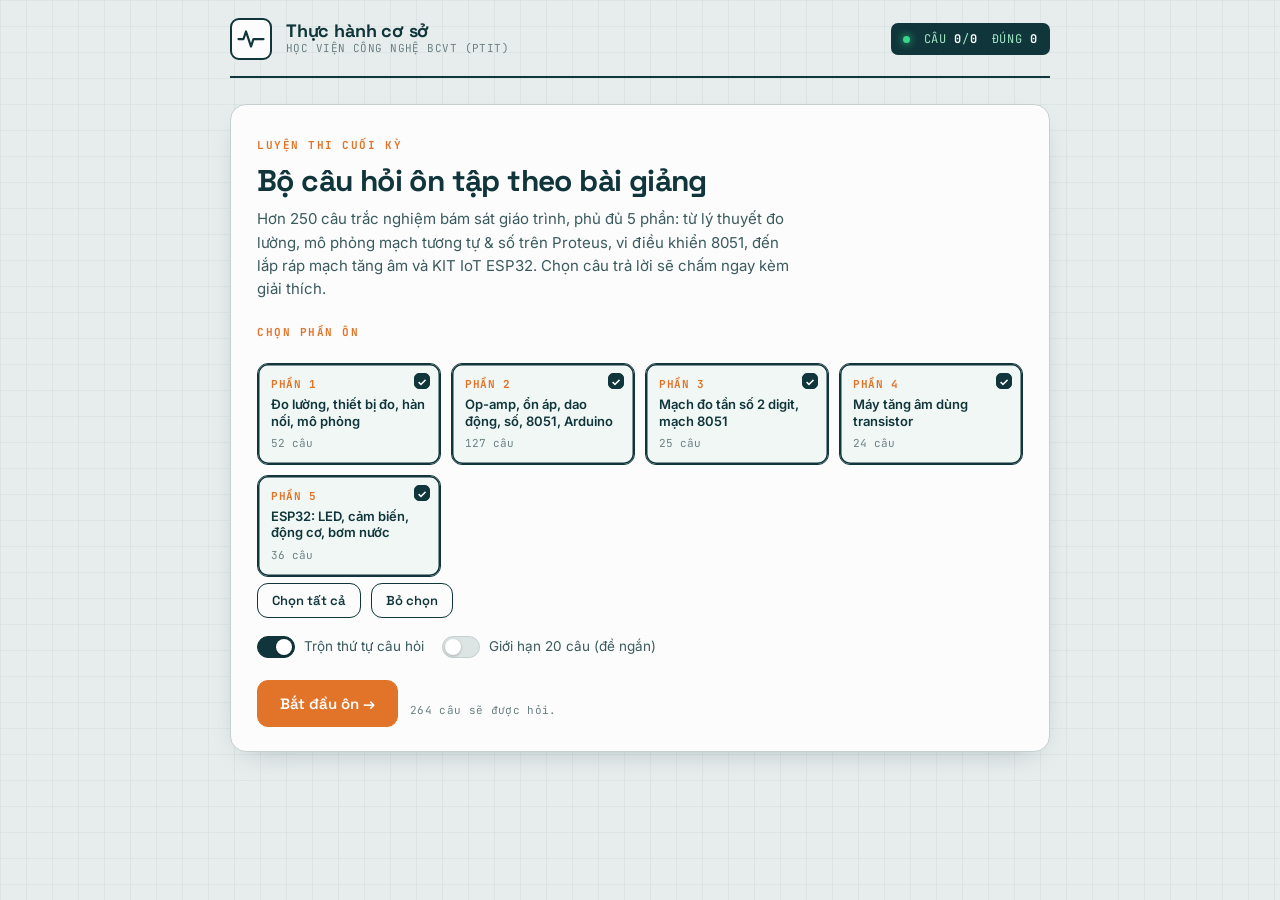
==== index.html @ d97a9654 "update" ====
<!DOCTYPE html>
<html lang="vi">

<head>
  <meta charset="UTF-8">
  <meta name="viewport" content="width=device-width, initial-scale=1.0">
  <title>Ôn thi Thực hành cơ sở — PTIT</title>
  <link rel="preconnect" href="https://fonts.googleapis.com">
  <link rel="preconnect" href="https://fonts.gstatic.com" crossorigin>
  <link
    href="https://fonts.googleapis.com/css2?family=Space+Grotesk:wght@500;600;700&family=Inter:wght@400;500;600&family=JetBrains+Mono:wght@500;700&display=swap&subset=vietnamese,latin,latin-ext"
    rel="stylesheet">
  <style>
    :root {
      --paper: #E7ECEC;
      --paper-2: #dde4e4;
      --ink: #10353A;
      --ink-soft: #3a5a5e;
      --muted: #6c8184;
      --surface: #fbfcfb;
      --line: #c4d0d0;
      --amber: #E2742A;
      --amber-soft: #fbe9da;
      --ok: #138a55;
      --ok-soft: #dbf1e6;
      --bad: #c93f43;
      --bad-soft: #fadddd;
      --shadow: 0 1px 0 #ffffff inset, 0 10px 30px -18px rgba(16, 53, 58, .4);
    }

    * {
      box-sizing: border-box;
      margin: 0;
      padding: 0
    }

    html,
    body {
      height: 100%
    }

    body {
      font-family: 'Inter', system-ui, sans-serif;
      color: var(--ink);
      background: var(--paper);
      background-image:
        linear-gradient(rgba(16, 53, 58, .045) 1px, transparent 1px),
        linear-gradient(90deg, rgba(16, 53, 58, .045) 1px, transparent 1px);
      background-size: 26px 26px;
      -webkit-font-smoothing: antialiased;
      line-height: 1.55;
      padding: 0 18px 60px;
    }

    .wrap {
      max-width: 820px;
      margin: 0 auto
    }

    /* ---------- top bar ---------- */
    .bar {
      display: flex;
      align-items: center;
      gap: 14px;
      padding: 18px 0 16px;
      border-bottom: 2px solid var(--ink);
      margin-bottom: 26px;
      flex-wrap: wrap;
    }

    .logo {
      width: 42px;
      height: 42px;
      flex: none;
      border: 2px solid var(--ink);
      border-radius: 9px;
      display: grid;
      place-items: center;
      background: var(--surface);
      position: relative;
      overflow: hidden;
    }

    .logo svg {
      width: 30px;
      height: 30px
    }

    .brand h1 {
      font-family: 'Space Grotesk', sans-serif;
      font-size: 18px;
      letter-spacing: -.01em;
      line-height: 1.1
    }

    .brand p {
      font-family: 'JetBrains Mono', monospace;
      font-size: 11px;
      color: var(--muted);
      letter-spacing: .04em;
      text-transform: uppercase
    }

    .readout {
      margin-left: auto;
      font-family: 'JetBrains Mono', monospace;
      font-size: 12px;
      background: var(--ink);
      color: #9fe6c4;
      padding: 7px 12px;
      border-radius: 7px;
      letter-spacing: .06em;
      display: flex;
      gap: 14px;
      align-items: center;
    }

    .readout b {
      color: #fff;
      font-weight: 700
    }

    .readout .dot {
      width: 7px;
      height: 7px;
      border-radius: 50%;
      background: #36d98a;
      box-shadow: 0 0 8px #36d98a
    }

    /* ---------- panel ---------- */
    .panel {
      background: var(--surface);
      border: 1.5px solid var(--line);
      border-radius: 16px;
      box-shadow: var(--shadow);
      padding: 26px 26px 24px;
    }

    .eyebrow {
      font-family: 'JetBrains Mono', monospace;
      font-size: 11px;
      letter-spacing: .14em;
      text-transform: uppercase;
      color: var(--amber);
      font-weight: 700
    }

    /* ---------- start screen ---------- */
    .hero h2 {
      font-family: 'Space Grotesk', sans-serif;
      font-size: 30px;
      line-height: 1.12;
      letter-spacing: -.02em;
      margin: 8px 0 10px
    }

    .hero p.lead {
      color: var(--ink-soft);
      font-size: 15px;
      max-width: 60ch
    }

    .parts {
      display: grid;
      grid-template-columns: repeat(auto-fit, minmax(150px, 1fr));
      gap: 10px;
      margin: 22px 0 6px
    }

    .pchip {
      border: 1.5px solid var(--line);
      border-radius: 11px;
      padding: 12px 13px;
      cursor: pointer;
      background: var(--surface);
      transition: .15s;
      position: relative;
      user-select: none;
    }

    .pchip:hover {
      border-color: var(--ink-soft)
    }

    .pchip.on {
      border-color: var(--ink);
      background: #f0f7f5;
      box-shadow: 0 0 0 1.5px var(--ink) inset
    }

    .pchip .pn {
      font-family: 'JetBrains Mono', monospace;
      font-size: 11px;
      color: var(--amber);
      font-weight: 700;
      letter-spacing: .05em
    }

    .pchip .pt {
      font-size: 13px;
      font-weight: 600;
      margin-top: 3px;
      line-height: 1.25
    }

    .pchip .pc {
      font-family: 'JetBrains Mono', monospace;
      font-size: 11px;
      color: var(--muted);
      margin-top: 6px
    }

    .pchip .tick {
      position: absolute;
      top: 9px;
      right: 10px;
      width: 16px;
      height: 16px;
      border-radius: 5px;
      border: 1.5px solid var(--line);
      display: grid;
      place-items: center
    }

    .pchip.on .tick {
      background: var(--ink);
      border-color: var(--ink)
    }

    .pchip.on .tick:after {
      content: "✓";
      color: #fff;
      font-size: 11px;
      font-weight: 700
    }

    .opts-row {
      display: flex;
      gap: 18px;
      flex-wrap: wrap;
      align-items: center;
      margin: 18px 0 4px
    }

    .toggle {
      display: flex;
      align-items: center;
      gap: 9px;
      cursor: pointer;
      font-size: 13.5px;
      color: var(--ink-soft);
      user-select: none
    }

    .sw {
      width: 38px;
      height: 22px;
      border-radius: 20px;
      background: var(--paper-2);
      border: 1.5px solid var(--line);
      position: relative;
      transition: .18s;
      flex: none
    }

    .sw:after {
      content: "";
      position: absolute;
      width: 16px;
      height: 16px;
      border-radius: 50%;
      background: #fff;
      top: 2px;
      left: 2px;
      transition: .18s;
      box-shadow: 0 1px 3px rgba(0, 0, 0, .25)
    }

    .toggle.on .sw {
      background: var(--ink);
      border-color: var(--ink)
    }

    .toggle.on .sw:after {
      left: 18px
    }

    .btn {
      font-family: 'Space Grotesk', sans-serif;
      font-weight: 600;
      font-size: 15px;
      cursor: pointer;
      border: 1.5px solid var(--ink);
      background: var(--ink);
      color: #fff;
      border-radius: 11px;
      padding: 13px 22px;
      transition: .15s;
      display: inline-flex;
      align-items: center;
      gap: 9px;
    }

    .btn:hover {
      background: #0a2a2e
    }

    .btn:disabled {
      opacity: .4;
      cursor: not-allowed
    }

    .btn.ghost {
      background: transparent;
      color: var(--ink)
    }

    .btn.ghost:hover {
      background: #eef4f3
    }

    .btn.amber {
      background: var(--amber);
      border-color: var(--amber)
    }

    .btn.amber:hover {
      background: #cc6520
    }

    .btn-row {
      display: flex;
      gap: 12px;
      flex-wrap: wrap;
      margin-top: 22px
    }

    /* ---------- quiz ---------- */
    .qhead {
      display: flex;
      align-items: center;
      gap: 12px;
      margin-bottom: 8px;
      flex-wrap: wrap
    }

    .tag {
      font-family: 'JetBrains Mono', monospace;
      font-size: 11px;
      font-weight: 700;
      letter-spacing: .05em;
      padding: 4px 9px;
      border-radius: 6px;
      background: var(--amber-soft);
      color: var(--amber)
    }

    .qnum {
      font-family: 'JetBrains Mono', monospace;
      font-size: 12px;
      color: var(--muted);
      letter-spacing: .05em
    }

    .prog {
      height: 6px;
      background: var(--paper-2);
      border-radius: 6px;
      overflow: hidden;
      margin: 0 0 22px;
      border: 1px solid var(--line)
    }

    .prog i {
      display: block;
      height: 100%;
      background: var(--amber);
      transition: width .35s ease
    }

    .qmeta {
      font-family: 'JetBrains Mono', monospace;
      font-size: 11px;
      letter-spacing: .02em;
      color: var(--muted);
      margin: 0 0 14px;
      display: flex;
      gap: 8px;
      align-items: center;
      flex-wrap: wrap
    }

    .qmeta .lvl {
      padding: 2px 8px;
      border-radius: 5px;
      font-weight: 700
    }

    .qmeta .lvl.de {
      background: var(--ok-soft);
      color: var(--ok)
    }

    .qmeta .lvl.tb {
      background: var(--amber-soft);
      color: var(--amber)
    }

    .qmeta .lvl.kho {
      background: var(--bad-soft);
      color: var(--bad)
    }

    .qmeta .sep {
      color: var(--line)
    }

    .qtext {
      font-family: 'Space Grotesk', sans-serif;
      font-size: 20px;
      line-height: 1.4;
      letter-spacing: -.01em;
      margin-bottom: 20px
    }

    .sch {
      width: 100%;
      max-width: 430px;
      height: auto;
      margin: 0 auto 20px;
      display: block;
      background: #f9fcfb;
      border: 1.5px solid var(--line);
      border-radius: 12px;
      padding: 12px 10px
    }

    .sch text {
      font-family: 'JetBrains Mono', monospace;
      font-size: 11px;
      fill: var(--ink-soft)
    }

    .sch .w {
      stroke: var(--ink);
      stroke-width: 2;
      fill: none;
      stroke-linecap: round;
      stroke-linejoin: round
    }

    .sch .probe {
      fill: var(--amber);
      stroke: none
    }

    .sch .pl {
      fill: var(--amber);
      font-weight: 700
    }

    .sch .nd {
      fill: var(--ink)
    }

    .code-box {
      font-family: 'JetBrains Mono', monospace;
      font-size: 13px;
      line-height: 1.55;
      background: #0f2e32;
      color: #cfe9df;
      border-radius: 10px;
      padding: 14px 16px;
      margin: 0 0 18px;
      overflow-x: auto;
      white-space: pre;
      border: 1.5px solid #0a2326;
    }

    .code-box .cm {
      color: #7fae9b
    }

    .code-box .hl {
      color: #ffcf9e;
      font-weight: 700
    }

    .opt.mono .otxt {
      font-family: 'JetBrains Mono', monospace;
      font-size: 13.5px;
      white-space: pre-wrap
    }

    .opt {
      display: flex;
      gap: 13px;
      align-items: flex-start;
      width: 100%;
      text-align: left;
      border: 1.5px solid var(--line);
      background: var(--surface);
      border-radius: 12px;
      padding: 14px 16px;
      margin-bottom: 11px;
      cursor: pointer;
      transition: .13s;
      font-size: 15px;
      color: var(--ink);
    }

    .opt:hover:not(:disabled) {
      border-color: var(--ink-soft);
      background: #f4f8f7
    }

    .opt:disabled {
      cursor: default
    }

    .opt .key {
      font-family: 'JetBrains Mono', monospace;
      font-weight: 700;
      font-size: 13px;
      flex: none;
      width: 26px;
      height: 26px;
      border-radius: 7px;
      border: 1.5px solid var(--line);
      display: grid;
      place-items: center;
      background: var(--surface);
      transition: .13s;
    }

    .opt .otxt {
      padding-top: 2px
    }

    .opt.correct {
      border-color: var(--ok);
      background: var(--ok-soft)
    }

    .opt.correct .key {
      background: var(--ok);
      border-color: var(--ok);
      color: #fff
    }

    .opt.wrong {
      border-color: var(--bad);
      background: var(--bad-soft)
    }

    .opt.wrong .key {
      background: var(--bad);
      border-color: var(--bad);
      color: #fff
    }

    .opt.dim {
      opacity: .6
    }

    .explain {
      border-left: 3px solid var(--amber);
      background: #fbf6f1;
      border-radius: 0 10px 10px 0;
      padding: 13px 16px;
      font-size: 14.5px;
      color: var(--ink-soft);
      margin: 4px 0 6px;
      animation: fade .25s ease;
    }

    .explain b {
      color: var(--ink);
      font-weight: 600
    }

    .verdict {
      font-family: 'JetBrains Mono', monospace;
      font-size: 12px;
      font-weight: 700;
      letter-spacing: .05em;
      margin-bottom: 6px;
      text-transform: uppercase
    }

    .verdict.ok {
      color: var(--ok)
    }

    .verdict.bad {
      color: var(--bad)
    }

    @keyframes fade {
      from {
        opacity: 0;
        transform: translateY(4px)
      }

      to {
        opacity: 1;
        transform: none
      }
    }

    .qfoot {
      display: flex;
      align-items: center;
      gap: 12px;
      margin-top: 18px;
      flex-wrap: wrap
    }

    .qfoot .sp {
      margin-left: auto;
      font-family: 'JetBrains Mono', monospace;
      font-size: 12px;
      color: var(--muted)
    }

    .hint {
      font-family: 'JetBrains Mono', monospace;
      font-size: 11px;
      color: var(--muted);
      margin-top: 14px;
      letter-spacing: .03em
    }

    /* ---------- result ---------- */
    .score-big {
      font-family: 'Space Grotesk', sans-serif;
      font-size: 54px;
      font-weight: 700;
      letter-spacing: -.03em;
      line-height: 1
    }

    .score-big span {
      font-size: 26px;
      color: var(--muted)
    }

    .bars {
      margin: 22px 0 4px;
      display: flex;
      flex-direction: column;
      gap: 12px
    }

    .brow {
      display: grid;
      grid-template-columns: 130px 1fr 64px;
      gap: 12px;
      align-items: center
    }

    .brow .bl {
      font-size: 13px;
      font-weight: 600
    }

    .brow .bt {
      height: 18px;
      background: var(--paper-2);
      border-radius: 5px;
      overflow: hidden;
      border: 1px solid var(--line)
    }

    .brow .bt i {
      display: block;
      height: 100%;
      background: var(--ink)
    }

    .brow .bv {
      font-family: 'JetBrains Mono', monospace;
      font-size: 12px;
      color: var(--muted);
      text-align: right
    }

    .divider {
      height: 1px;
      background: var(--line);
      margin: 22px 0
    }

    @media(max-width:560px) {
      .hero h2 {
        font-size: 24px
      }

      .qtext {
        font-size: 18px
      }

      .brow {
        grid-template-columns: 96px 1fr 54px
      }

      .readout {
        font-size: 11px;
        gap: 10px;
        padding: 6px 10px
      }
    }

    @media(prefers-reduced-motion:reduce) {
      * {
        animation: none !important;
        transition: none !important
      }
    }
  </style>
</head>

<body>
  <div class="wrap">
    <div class="bar">
      <div class="logo" aria-hidden="true">
        <svg viewBox="0 0 24 24" fill="none" stroke="#10353A" stroke-width="1.8" stroke-linecap="round"
          stroke-linejoin="round">
          <path d="M2 12h4l2-6 4 12 2-6h2" />
          <path d="M16 12h6" />
          <circle cx="19" cy="12" r="0" fill="#E2742A" stroke="#E2742A" />
        </svg>
      </div>
      <div class="brand">
        <h1>Thực hành cơ sở</h1>
        <p>Học viện Công nghệ BCVT (PTIT)</p>
      </div>
      <div class="readout" id="readout" hidden>
        <span class="dot"></span>
        <span>CÂU <b id="rqi">0</b>/<b id="rqt">0</b></span>
        <span>ĐÚNG <b id="rok">0</b></span>
      </div>
    </div>

    <!-- START -->
    <div class="panel hero" id="start">
      <span class="eyebrow">Luyện thi cuối kỳ</span>
      <h2>Bộ câu hỏi ôn tập theo bài giảng</h2>
      <p class="lead">Hơn 250 câu trắc nghiệm bám sát giáo trình, phủ đủ 5 phần: từ lý thuyết đo lường, mô phỏng mạch
        tương tự & số trên Proteus, vi điều khiển 8051, đến lắp ráp mạch tăng âm và KIT IoT ESP32. Chọn câu trả lời sẽ
        chấm ngay kèm giải thích.</p>

      <span class="eyebrow" style="display:block;margin:24px 0 2px">Chọn phần ôn</span>
      <div class="parts" id="parts"></div>
      <div style="display:flex;gap:10px;margin-top:6px">
        <button class="btn ghost" id="selAll" style="padding:8px 14px;font-size:13px">Chọn tất cả</button>
        <button class="btn ghost" id="selNone" style="padding:8px 14px;font-size:13px">Bỏ chọn</button>
      </div>

      <div class="opts-row">
        <div class="toggle on" id="tgShuffle">
          <div class="sw"></div><span>Trộn thứ tự câu hỏi</span>
        </div>
        <div class="toggle" id="tgLimit">
          <div class="sw"></div><span>Giới hạn 20 câu (đề ngắn)</span>
        </div>
      </div>

      <div class="btn-row">
        <button class="btn amber" id="startBtn">Bắt đầu ôn →</button>
        <span class="hint" id="startCount" style="align-self:center"></span>
      </div>
    </div>

    <!-- QUIZ -->
    <div class="panel" id="quiz" hidden>
      <div class="prog"><i id="bar" style="width:0%"></i></div>
      <div class="qhead">
        <span class="tag" id="qtag">PHẦN 1</span>
        <span class="qnum" id="qnum">Câu 1 / 20</span>
      </div>
      <div class="qmeta" id="qmeta"></div>
      <div class="qtext" id="qtext"></div>
      <div id="qmedia"></div>
      <div id="opts"></div>
      <div id="feedback"></div>
      <div class="qfoot">
        <button class="btn" id="nextBtn" disabled>Câu tiếp →</button>
        <button class="btn ghost" id="quitBtn">Kết thúc</button>
        <span class="sp" id="liveScore">0 đúng</span>
      </div>
      <div class="hint">Phím tắt: 1–4 hoặc A–D để chọn · Enter để sang câu tiếp</div>
    </div>

    <!-- RESULT -->
    <div class="panel" id="result" hidden>
      <span class="eyebrow">Kết quả</span>
      <div style="display:flex;align-items:flex-end;gap:16px;margin:8px 0 4px;flex-wrap:wrap">
        <div class="score-big"><span id="rPct">0%</span></div>
        <div style="font-family:'JetBrains Mono',monospace;font-size:13px;color:var(--muted);padding-bottom:8px"
          id="rLine">0/0 câu đúng</div>
      </div>
      <p class="lead" id="rMsg" style="color:var(--ink-soft)"></p>
      <div class="divider"></div>
      <span class="eyebrow">Theo từng phần</span>
      <div class="bars" id="bars"></div>
      <div class="btn-row">
        <button class="btn amber" id="reviewBtn">Xem lại câu sai</button>
        <button class="btn" id="retryBtn">Làm lại</button>
        <button class="btn ghost" id="homeBtn">Về đầu</button>
      </div>
    </div>
  </div>

  <script>
    /* ===================== QUESTION BANK ===================== */
    const PARTS = {
      1: { name: "Phần 1 · Lý thuyết bổ trợ", short: "Đo lường, thiết bị đo, hàn nối, mô phỏng" },
      2: { name: "Phần 2 · Mô phỏng trên máy tính", short: "Op-amp, ổn áp, dao động, số, 8051, Arduino" },
      3: { name: "Phần 3 · Lắp ráp breadboard", short: "Mạch đo tần số 2 digit, mạch 8051" },
      4: { name: "Phần 4 · Lắp ráp mạch in (PCB)", short: "Máy tăng âm dùng transistor" },
      5: { name: "Phần 5 · KIT Arduino / IoT", short: "ESP32: LED, cảm biến, động cơ, bơm nước" },
    };

    /* ===================== SCHEMATIC DIAGRAMS (SVG) ===================== */
    const gnd = (x, y) => `<line class="w" x1="${x}" y1="${y}" x2="${x}" y2="${y + 10}"/>
<line class="w" x1="${x - 9}" y1="${y + 10}" x2="${x + 9}" y2="${y + 10}"/>
<line class="w" x1="${x - 5}" y1="${y + 14}" x2="${x + 5}" y2="${y + 14}"/>
<line class="w" x1="${x - 2}" y1="${y + 18}" x2="${x + 2}" y2="${y + 18}"/>`;

    const DIAGRAMS = {
      INV: `<svg class="sch" viewBox="0 0 300 170" role="img">
<polygon class="w" points="148,46 148,124 214,85"/>
<text x="153" y="68">−</text><text x="153" y="112">+</text>
<line class="w" x1="20" y1="62" x2="55" y2="62"/>
<rect class="w" x="55" y="55" width="44" height="14"/><text x="58" y="50">R1 1k</text>
<line class="w" x1="99" y1="62" x2="122" y2="62"/><line class="w" x1="122" y1="62" x2="148" y2="62"/>
<circle cx="122" cy="62" r="2.6" class="nd"/>
<line class="w" x1="122" y1="62" x2="122" y2="30"/><line class="w" x1="122" y1="30" x2="152" y2="30"/>
<rect class="w" x="152" y="23" width="44" height="14"/><text x="152" y="18">R2 22k</text>
<line class="w" x1="196" y1="30" x2="244" y2="30"/><line class="w" x1="244" y1="30" x2="244" y2="85"/>
<line class="w" x1="148" y1="108" x2="122" y2="108"/><line class="w" x1="122" y1="108" x2="122" y2="128"/>
${gnd(122, 128)}
<line class="w" x1="214" y1="85" x2="270" y2="85"/><circle cx="244" cy="85" r="2.6" class="nd"/>
<circle cx="270" cy="85" r="3.6" class="probe"/><text x="248" y="78" class="pl">Vout</text>
<text x="6" y="58">Vin</text></svg>`,

      NONINV: `<svg class="sch" viewBox="0 0 300 170" role="img">
<polygon class="w" points="150,46 150,124 216,85"/>
<text x="155" y="68">−</text><text x="155" y="112">+</text>
<line class="w" x1="20" y1="108" x2="150" y2="108"/><text x="6" y="104">Vin</text>
<line class="w" x1="124" y1="62" x2="150" y2="62"/><circle cx="124" cy="62" r="2.6" class="nd"/>
<line class="w" x1="124" y1="62" x2="124" y2="78"/>
<rect class="w" x="117" y="78" width="14" height="34"/><text x="92" y="98">R1</text>
<line class="w" x1="124" y1="112" x2="124" y2="128"/>${gnd(124, 128)}
<line class="w" x1="124" y1="62" x2="124" y2="30"/><line class="w" x1="124" y1="30" x2="154" y2="30"/>
<rect class="w" x="154" y="23" width="44" height="14"/><text x="156" y="18">R2 (Rf)</text>
<line class="w" x1="198" y1="30" x2="246" y2="30"/><line class="w" x1="246" y1="30" x2="246" y2="85"/>
<line class="w" x1="216" y1="85" x2="272" y2="85"/><circle cx="246" cy="85" r="2.6" class="nd"/>
<circle cx="272" cy="85" r="3.6" class="probe"/><text x="250" y="78" class="pl">Vout</text></svg>`,

      COMP: `<svg class="sch" viewBox="0 0 300 170" role="img">
<polygon class="w" points="150,46 150,124 216,85"/>
<text x="155" y="68">−</text><text x="155" y="112">+</text>
<line class="w" x1="40" y1="108" x2="150" y2="108"/><text x="10" y="104">Vin</text>
<line class="w" x1="40" y1="62" x2="150" y2="62"/><text x="6" y="58">Vref</text>
<line class="w" x1="216" y1="85" x2="272" y2="85"/>
<circle cx="272" cy="85" r="3.6" class="probe"/><text x="250" y="78" class="pl">Vout</text>
<text x="58" y="150">(không có hồi tiếp âm)</text></svg>`,

      INTEG: `<svg class="sch" viewBox="0 0 300 170" role="img">
<polygon class="w" points="150,46 150,124 216,85"/>
<text x="155" y="68">−</text><text x="155" y="112">+</text>
<line class="w" x1="20" y1="62" x2="55" y2="62"/><rect class="w" x="55" y="55" width="44" height="14"/>
<text x="66" y="50">R</text><line class="w" x1="99" y1="62" x2="124" y2="62"/>
<line class="w" x1="124" y1="62" x2="150" y2="62"/><circle cx="124" cy="62" r="2.6" class="nd"/>
<line class="w" x1="124" y1="62" x2="124" y2="30"/><line class="w" x1="124" y1="30" x2="160" y2="30"/>
<line class="w" x1="172" y1="22" x2="172" y2="38"/><line class="w" x1="180" y1="22" x2="180" y2="38"/>
<text x="166" y="16">C</text>
<line class="w" x1="160" y1="30" x2="172" y2="30"/><line class="w" x1="180" y1="30" x2="246" y2="30"/>
<line class="w" x1="246" y1="30" x2="246" y2="85"/>
<line class="w" x1="150" y1="108" x2="124" y2="108"/><line class="w" x1="124" y1="108" x2="124" y2="128"/>${gnd(124, 128)}
<line class="w" x1="216" y1="85" x2="272" y2="85"/><circle cx="246" cy="85" r="2.6" class="nd"/>
<circle cx="272" cy="85" r="3.6" class="probe"/><text x="250" y="78" class="pl">Vout</text>
<text x="6" y="58">Vin</text></svg>`,

      ZENER: `<svg class="sch" viewBox="0 0 300 170" role="img">
<line class="w" x1="20" y1="45" x2="60" y2="45"/><text x="6" y="41">Vin</text>
<rect class="w" x="60" y="38" width="46" height="14"/><text x="64" y="33">Rs</text>
<line class="w" x1="106" y1="45" x2="170" y2="45"/><circle cx="170" cy="45" r="2.6" class="nd"/>
<line class="w" x1="170" y1="45" x2="170" y2="70"/>
<polygon class="w" points="160,92 180,92 170,74"/>
<line class="w" x1="156" y1="74" x2="184" y2="74"/>
<line class="w" x1="156" y1="74" x2="150" y2="68"/><line class="w" x1="184" y1="74" x2="190" y2="80"/>
<line class="w" x1="170" y1="92" x2="170" y2="112"/>${gnd(170, 112)}
<text x="190" y="88">Dz</text>
<line class="w" x1="170" y1="45" x2="232" y2="45"/><circle cx="232" cy="45" r="2.6" class="nd"/>
<line class="w" x1="232" y1="45" x2="232" y2="62"/>
<rect class="w" x="225" y="62" width="14" height="34"/><text x="244" y="84">RL</text>
<line class="w" x1="232" y1="96" x2="232" y2="112"/>${gnd(232, 112)}
<line class="w" x1="232" y1="45" x2="262" y2="45"/><circle cx="262" cy="45" r="3.6" class="probe"/>
<text x="238" y="38" class="pl">Vout</text></svg>`,

      REG7805: `<svg class="sch" viewBox="0 0 300 170" role="img">
<line class="w" x1="14" y1="50" x2="70" y2="50"/><text x="2" y="46">Vin</text>
<circle cx="70" cy="50" r="2.6" class="nd"/>
<rect class="w" x="110" y="40" width="70" height="40"/><text x="120" y="64">7805</text>
<text x="84" y="46">IN</text><text x="182" y="46">OUT</text>
<line class="w" x1="70" y1="50" x2="110" y2="50"/>
<line class="w" x1="70" y1="50" x2="70" y2="74"/>
<line class="w" x1="64" y1="74" x2="76" y2="74"/><line class="w" x1="64" y1="80" x2="76" y2="80"/>
<text x="44" y="100">Cin</text>
<line class="w" x1="70" y1="84" x2="70" y2="118"/>${gnd(70, 118)}
<line class="w" x1="145" y1="80" x2="145" y2="118"/>${gnd(145, 118)}<text x="150" y="100">GND</text>
<line class="w" x1="180" y1="50" x2="232" y2="50"/><circle cx="232" cy="50" r="2.6" class="nd"/>
<line class="w" x1="232" y1="50" x2="232" y2="74"/>
<line class="w" x1="226" y1="74" x2="238" y2="74"/><line class="w" x1="226" y1="80" x2="238" y2="80"/>
<text x="244" y="100">Cout</text>
<line class="w" x1="232" y1="84" x2="232" y2="118"/>${gnd(232, 118)}
<line class="w" x1="232" y1="50" x2="270" y2="50"/><circle cx="270" cy="50" r="3.6" class="probe"/>
<text x="246" y="42" class="pl">+5V</text></svg>`,

      BRIDGE: `<svg class="sch" viewBox="0 0 300 180" role="img">
<text x="6" y="60">AC</text><line class="w" x1="30" y1="65" x2="30" y2="115"/>
<line class="w" x1="22" y1="78" x2="22" y2="102"/>
<line class="w" x1="30" y1="72" x2="100" y2="72"/><line class="w" x1="30" y1="108" x2="100" y2="108"/>
<circle cx="100" cy="72" r="2.6" class="nd"/><circle cx="100" cy="108" r="2.6" class="nd"/>
<polygon class="w" points="112,64 124,64 118,52"/><line class="w" x1="111" y1="52" x2="125" y2="52"/>
<line class="w" x1="100" y1="72" x2="118" y2="72"/><line class="w" x1="118" y1="72" x2="118" y2="64"/>
<line class="w" x1="118" y1="52" x2="118" y2="40"/>
<polygon class="w" points="112,116 124,116 118,128"/><line class="w" x1="111" y1="116" x2="125" y2="116"/>
<line class="w" x1="100" y1="108" x2="118" y2="108"/><line class="w" x1="118" y1="108" x2="118" y2="116"/>
<line class="w" x1="118" y1="128" x2="118" y2="142"/>
<text x="56" y="94" class="pl">cầu 4 diode</text>
<line class="w" x1="118" y1="40" x2="220" y2="40"/><circle cx="118" cy="40" r="2.6" class="nd"/>
<line class="w" x1="118" y1="142" x2="220" y2="142"/><circle cx="118" cy="142" r="2.6" class="nd"/>
<line class="w" x1="180" y1="40" x2="180" y2="62"/>
<line class="w" x1="172" y1="62" x2="188" y2="62"/><line class="w" x1="172" y1="70" x2="188" y2="70"/>
<text x="192" y="60">C</text><line class="w" x1="180" y1="70" x2="180" y2="142"/><circle cx="180" cy="40" r="2.6" class="nd"/><circle cx="180" cy="142" r="2.6" class="nd"/>
<line class="w" x1="220" y1="40" x2="220" y2="142"/>
<rect class="w" x="213" y="78" width="14" height="30"/><text x="232" y="98">RL</text>
<line class="w" x1="220" y1="40" x2="250" y2="40"/><circle cx="250" cy="40" r="3.6" class="probe"/>
<text x="224" y="33" class="pl">+DC</text></svg>`,

      A555: `<svg class="sch" viewBox="0 0 300 175" role="img">
<rect class="w" x="110" y="55" width="80" height="70"/><text x="123" y="95">NE555</text>
<text x="92" y="44">VCC</text><text x="192" y="95">OUT</text>
<line class="w" x1="150" y1="20" x2="150" y2="40"/><text x="156" y="28">+VCC</text>
<line class="w" x1="150" y1="40" x2="150" y2="55"/><circle cx="150" cy="40" r="2.6" class="nd"/>
<line class="w" x1="150" y1="40" x2="80" y2="40"/><line class="w" x1="80" y1="40" x2="80" y2="56"/>
<rect class="w" x="73" y="56" width="14" height="26"/><text x="52" y="74">R1</text>
<line class="w" x1="80" y1="82" x2="80" y2="92"/><circle cx="80" cy="92" r="2.6" class="nd"/>
<line class="w" x1="80" y1="92" x2="110" y2="92"/>
<line class="w" x1="80" y1="92" x2="80" y2="100"/><rect class="w" x="73" y="100" width="14" height="26"/><text x="52" y="118">R2</text>
<line class="w" x1="80" y1="126" x2="80" y2="138"/><circle cx="80" cy="138" r="2.6" class="nd"/>
<line class="w" x1="80" y1="138" x2="110" y2="138"/><line class="w" x1="110" y1="138" x2="110" y2="120"/>
<line class="w" x1="80" y1="138" x2="80" y2="148"/>
<line class="w" x1="72" y1="148" x2="88" y2="148"/><line class="w" x1="72" y1="154" x2="88" y2="154"/><text x="52" y="156">C</text>
<line class="w" x1="80" y1="154" x2="80" y2="160"/>${gnd(80, 160)}
<line class="w" x1="190" y1="92" x2="250" y2="92"/><circle cx="250" cy="92" r="3.6" class="probe"/>
<text x="216" y="85" class="pl">Vout (3)</text></svg>`,

      CLIP: `<svg class="sch" viewBox="0 0 300 165" role="img">
<line class="w" x1="20" y1="55" x2="55" y2="55"/><text x="6" y="51">Vin</text>
<rect class="w" x="55" y="48" width="44" height="14"/><text x="68" y="43">R</text>
<line class="w" x1="99" y1="55" x2="175" y2="55"/><circle cx="160" cy="55" r="2.6" class="nd"/>
<line class="w" x1="160" y1="55" x2="160" y2="78"/>
<polygon class="w" points="150,78 170,78 160,96"/><line class="w" x1="150" y1="96" x2="170" y2="96"/>
<text x="174" y="90">D</text>
<line class="w" x1="160" y1="96" x2="160" y2="118"/>${gnd(160, 118)}
<line class="w" x1="175" y1="55" x2="250" y2="55"/><circle cx="250" cy="55" r="3.6" class="probe"/>
<text x="226" y="48" class="pl">Vout</text></svg>`,

      CE: `<svg class="sch" viewBox="0 0 300 195" role="img">
<line class="w" x1="40" y1="22" x2="262" y2="22"/><text x="226" y="16">+VCC</text>
<line class="w" x1="190" y1="22" x2="190" y2="40"/><rect class="w" x="183" y="40" width="14" height="30"/><text x="200" y="60">RC</text>
<line class="w" x1="190" y1="70" x2="190" y2="92"/><circle cx="190" cy="92" r="2.6" class="nd"/>
<line class="w" x1="100" y1="22" x2="100" y2="40"/><rect class="w" x="93" y="40" width="14" height="28"/><text x="78" y="36">R1</text>
<line class="w" x1="100" y1="68" x2="100" y2="92"/><circle cx="100" cy="92" r="2.6" class="nd"/>
<line class="w" x1="100" y1="92" x2="100" y2="108"/><rect class="w" x="93" y="108" width="14" height="28"/><text x="78" y="150">R2</text>
<line class="w" x1="100" y1="136" x2="100" y2="160"/>${gnd(100, 160)}
<circle class="w" cx="150" cy="92" r="20"/>
<line class="w" x1="140" y1="80" x2="140" y2="104"/>
<line class="w" x1="100" y1="92" x2="140" y2="92"/>
<line class="w" x1="140" y1="86" x2="170" y2="68"/><line class="w" x1="170" y1="68" x2="170" y2="40"/><line class="w" x1="170" y1="40" x2="190" y2="40"/>
<line class="w" x1="140" y1="98" x2="166" y2="114"/>
<polygon class="nd" points="158,107 166,114 156,113"/>
<line class="w" x1="166" y1="114" x2="166" y2="148"/>
<text x="172" y="100">Q</text>
<circle cx="166" cy="148" r="2.6" class="nd"/>
<rect class="w" x="159" y="150" width="14" height="26"/><text x="176" y="168">RE</text>
<line class="w" x1="166" y1="176" x2="166" y2="182"/>${gnd(166, 182)}
<line class="w" x1="20" y1="92" x2="60" y2="92"/><line class="w" x1="60" y1="86" x2="60" y2="98"/><line class="w" x1="66" y1="86" x2="66" y2="98"/>
<line class="w" x1="66" y1="92" x2="100" y2="92"/><text x="28" y="86">Vin</text><text x="54" y="112">Cin</text>
<line class="w" x1="190" y1="92" x2="220" y2="92"/><line class="w" x1="220" y1="86" x2="220" y2="98"/><line class="w" x1="226" y1="86" x2="226" y2="98"/>
<line class="w" x1="226" y1="92" x2="262" y2="92"/><circle cx="262" cy="92" r="3.6" class="probe"/><text x="236" y="86" class="pl">Vout</text>
</svg>`,

      DIFF: `<svg class="sch" viewBox="0 0 300 195" role="img">
<line class="w" x1="40" y1="22" x2="260" y2="22"/><text x="226" y="16">+VCC</text>
<line class="w" x1="95" y1="22" x2="95" y2="40"/><rect class="w" x="88" y="40" width="14" height="26"/><text x="64" y="58">RC1</text>
<line class="w" x1="95" y1="66" x2="95" y2="95"/><circle cx="95" cy="78" r="2.6" class="probe"/><text x="68" y="78" class="pl">Vo1</text>
<line class="w" x1="205" y1="22" x2="205" y2="40"/><rect class="w" x="198" y="40" width="14" height="26"/><text x="216" y="58">RC2</text>
<line class="w" x1="205" y1="66" x2="205" y2="95"/><circle cx="205" cy="78" r="2.6" class="probe"/><text x="210" y="78" class="pl">Vo2</text>
<circle class="w" cx="120" cy="102" r="16"/><circle class="w" cx="180" cy="102" r="16"/>
<line class="w" x1="112" y1="94" x2="112" y2="110"/><line class="w" x1="188" y1="94" x2="188" y2="110"/>
<line class="w" x1="95" y1="95" x2="112" y2="95"/><line class="w" x1="112" y1="95" x2="112" y2="98"/>
<line class="w" x1="205" y1="95" x2="188" y2="95"/><line class="w" x1="188" y1="95" x2="188" y2="98"/>
<line class="w" x1="60" y1="102" x2="112" y2="102"/><text x="36" y="106">V1</text>
<line class="w" x1="188" y1="102" x2="240" y2="102"/><text x="244" y="106">V2</text>
<line class="w" x1="112" y1="108" x2="124" y2="120"/><line class="w" x1="188" y1="108" x2="176" y2="120"/>
<line class="w" x1="124" y1="120" x2="176" y2="120"/><circle cx="150" cy="120" r="2.6" class="nd"/>
<line class="w" x1="150" y1="120" x2="150" y2="136"/><rect class="w" x="143" y="136" width="14" height="26"/><text x="160" y="154">RE</text>
<line class="w" x1="150" y1="162" x2="150" y2="172"/><text x="132" y="188">−VEE</text>
<line class="w" x1="124" y1="172" x2="176" y2="172"/></svg>`,

      DIVIDER: `<svg class="sch" viewBox="0 0 240 175" role="img">
<line class="w" x1="120" y1="18" x2="120" y2="38"/><text x="100" y="14">+12V</text>
<rect class="w" x="113" y="38" width="14" height="32"/><text x="132" y="58">R1 2k</text>
<line class="w" x1="120" y1="70" x2="120" y2="86"/><circle cx="120" cy="86" r="2.6" class="nd"/>
<line class="w" x1="120" y1="86" x2="165" y2="86"/><circle cx="165" cy="86" r="3.6" class="probe"/><text x="144" y="80" class="pl">Vout</text>
<line class="w" x1="120" y1="86" x2="120" y2="102"/>
<rect class="w" x="113" y="102" width="14" height="32"/><text x="132" y="122">R2 1k</text>
<line class="w" x1="120" y1="134" x2="120" y2="150"/>${gnd(120, 150)}</svg>`,

      SUM: `<svg class="sch" viewBox="0 0 300 175" role="img">
<polygon class="w" points="150,50 150,128 216,89"/>
<text x="155" y="72">−</text><text x="155" y="116">+</text>
<line class="w" x1="18" y1="56" x2="50" y2="56"/><rect class="w" x="50" y="49" width="38" height="14"/><text x="54" y="45">R1</text>
<line class="w" x1="88" y1="56" x2="124" y2="56"/><text x="4" y="52">V1</text>
<line class="w" x1="18" y1="80" x2="50" y2="80"/><rect class="w" x="50" y="73" width="38" height="14"/><text x="54" y="100">R2</text>
<line class="w" x1="88" y1="80" x2="124" y2="80"/><text x="4" y="76">V2</text>
<line class="w" x1="124" y1="56" x2="124" y2="80"/><line class="w" x1="124" y1="66" x2="150" y2="66"/><circle cx="124" cy="66" r="2.6" class="nd"/>
<line class="w" x1="124" y1="66" x2="124" y2="36"/><line class="w" x1="124" y1="36" x2="156" y2="36"/>
<rect class="w" x="156" y="29" width="42" height="14"/><text x="160" y="24">Rf</text>
<line class="w" x1="198" y1="36" x2="248" y2="36"/><line class="w" x1="248" y1="36" x2="248" y2="89"/>
<line class="w" x1="150" y1="112" x2="124" y2="112"/><line class="w" x1="124" y1="112" x2="124" y2="130"/>${gnd(124, 130)}
<line class="w" x1="216" y1="89" x2="272" y2="89"/><circle cx="248" cy="89" r="2.6" class="nd"/>
<circle cx="272" cy="89" r="3.6" class="probe"/><text x="250" y="82" class="pl">Vout</text></svg>`,

      SUM3: `<svg class="sch" viewBox="0 0 300 190" role="img">
<polygon class="w" points="178,58 178,132 240,95"/>
<text x="183" y="80">−</text><text x="183" y="124">+</text>
<line class="w" x1="16" y1="45" x2="55" y2="45"/><rect class="w" x="55" y="38" width="36" height="14"/><text x="58" y="34">R1 5k</text>
<line class="w" x1="91" y1="45" x2="148" y2="45"/><text x="2" y="41">2V</text>
<line class="w" x1="16" y1="80" x2="55" y2="80"/><rect class="w" x="55" y="73" width="36" height="14"/><text x="58" y="69">R3 5k</text>
<line class="w" x1="91" y1="80" x2="148" y2="80"/><text x="2" y="76">4V</text>
<line class="w" x1="16" y1="115" x2="55" y2="115"/><rect class="w" x="55" y="108" width="36" height="14"/><text x="58" y="104">R4 5k</text>
<line class="w" x1="91" y1="115" x2="148" y2="115"/><text x="2" y="111">6V</text>
<line class="w" x1="148" y1="45" x2="148" y2="115"/><circle cx="148" cy="80" r="2.6" class="nd"/>
<line class="w" x1="148" y1="80" x2="178" y2="80"/>
<line class="w" x1="148" y1="45" x2="148" y2="32"/><line class="w" x1="148" y1="32" x2="166" y2="32"/>
<rect class="w" x="166" y="25" width="42" height="14"/><text x="170" y="20">Rht 5k</text>
<line class="w" x1="208" y1="32" x2="252" y2="32"/><line class="w" x1="252" y1="32" x2="252" y2="95"/>
<line class="w" x1="178" y1="118" x2="150" y2="118"/><line class="w" x1="150" y1="118" x2="150" y2="140"/>${gnd(150, 140)}
<line class="w" x1="240" y1="95" x2="288" y2="95"/><circle cx="252" cy="95" r="2.6" class="nd"/>
<circle cx="288" cy="95" r="3.6" class="probe"/><text x="262" y="88" class="pl">Vout</text></svg>`,

      SUB: `<svg class="sch" viewBox="0 0 300 175" role="img">
<polygon class="w" points="150,46 150,124 216,85"/>
<text x="155" y="68">−</text><text x="155" y="112">+</text>
<line class="w" x1="18" y1="62" x2="50" y2="62"/><rect class="w" x="50" y="55" width="38" height="14"/><text x="54" y="51">R1</text>
<line class="w" x1="88" y1="62" x2="124" y2="62"/><circle cx="124" cy="62" r="2.6" class="nd"/><line class="w" x1="124" y1="62" x2="150" y2="62"/>
<text x="4" y="58">V1</text>
<line class="w" x1="124" y1="62" x2="124" y2="34"/><line class="w" x1="124" y1="34" x2="156" y2="34"/>
<rect class="w" x="156" y="27" width="42" height="14"/><text x="160" y="22">Rf</text>
<line class="w" x1="198" y1="34" x2="246" y2="34"/><line class="w" x1="246" y1="34" x2="246" y2="85"/>
<line class="w" x1="18" y1="108" x2="50" y2="108"/><rect class="w" x="50" y="101" width="38" height="14"/><text x="54" y="98">R2</text>
<line class="w" x1="88" y1="108" x2="124" y2="108"/><circle cx="124" cy="108" r="2.6" class="nd"/><line class="w" x1="124" y1="108" x2="150" y2="108"/>
<text x="4" y="104">V2</text>
<line class="w" x1="124" y1="108" x2="124" y2="126"/><rect class="w" x="117" y="126" width="14" height="22"/><text x="98" y="142">R3</text>
<line class="w" x1="124" y1="148" x2="124" y2="156"/>${gnd(124, 156)}
<line class="w" x1="216" y1="85" x2="272" y2="85"/><circle cx="246" cy="85" r="2.6" class="nd"/>
<circle cx="272" cy="85" r="3.6" class="probe"/><text x="250" y="78" class="pl">Vout</text></svg>`,

      DIFFR: `<svg class="sch" viewBox="0 0 300 170" role="img">
<polygon class="w" points="150,46 150,124 216,85"/>
<text x="155" y="68">−</text><text x="155" y="112">+</text>
<line class="w" x1="20" y1="62" x2="56" y2="62"/><line class="w" x1="56" y1="55" x2="56" y2="69"/><line class="w" x1="64" y1="55" x2="64" y2="69"/><text x="52" y="48">C</text>
<line class="w" x1="64" y1="62" x2="124" y2="62"/><circle cx="124" cy="62" r="2.6" class="nd"/><line class="w" x1="124" y1="62" x2="150" y2="62"/>
<line class="w" x1="124" y1="62" x2="124" y2="30"/><line class="w" x1="124" y1="30" x2="156" y2="30"/>
<rect class="w" x="156" y="23" width="42" height="14"/><text x="166" y="18">R</text>
<line class="w" x1="198" y1="30" x2="246" y2="30"/><line class="w" x1="246" y1="30" x2="246" y2="85"/>
<line class="w" x1="150" y1="108" x2="124" y2="108"/><line class="w" x1="124" y1="108" x2="124" y2="128"/>${gnd(124, 128)}
<line class="w" x1="216" y1="85" x2="272" y2="85"/><circle cx="246" cy="85" r="2.6" class="nd"/>
<circle cx="272" cy="85" r="3.6" class="probe"/><text x="250" y="78" class="pl">Vout</text>
<text x="6" y="58">Vin</text></svg>`,

      HALFW: `<svg class="sch" viewBox="0 0 300 160" role="img">
<text x="6" y="55">AC</text><line class="w" x1="30" y1="55" x2="30" y2="105"/><line class="w" x1="22" y1="68" x2="22" y2="92"/>
<line class="w" x1="30" y1="60" x2="80" y2="60"/>
<polygon class="w" points="80,52 80,68 98,60"/><line class="w" x1="98" y1="52" x2="98" y2="68"/><text x="82" y="46">D</text>
<line class="w" x1="98" y1="60" x2="170" y2="60"/><circle cx="170" cy="60" r="2.6" class="nd"/>
<line class="w" x1="170" y1="60" x2="170" y2="76"/><rect class="w" x="163" y="76" width="14" height="34"/><text x="180" y="98">RL</text>
<line class="w" x1="170" y1="110" x2="170" y2="120"/><line class="w" x1="30" y1="105" x2="170" y2="105"/>
<line class="w" x1="170" y1="105" x2="170" y2="110"/>
<line class="w" x1="170" y1="60" x2="220" y2="60"/><circle cx="220" cy="60" r="3.6" class="probe"/><text x="196" y="53" class="pl">Vout</text></svg>`,

      CC: `<svg class="sch" viewBox="0 0 300 185" role="img">
<line class="w" x1="40" y1="22" x2="262" y2="22"/><text x="226" y="16">+VCC</text>
<line class="w" x1="150" y1="22" x2="150" y2="60"/>
<line class="w" x1="100" y1="22" x2="100" y2="40"/><rect class="w" x="93" y="40" width="14" height="26"/><text x="78" y="36">RB</text>
<line class="w" x1="100" y1="66" x2="100" y2="86"/><circle cx="100" cy="86" r="2.6" class="nd"/>
<circle class="w" cx="150" cy="86" r="20"/>
<line class="w" x1="140" y1="74" x2="140" y2="98"/>
<line class="w" x1="100" y1="86" x2="140" y2="86"/>
<line class="w" x1="140" y1="80" x2="160" y2="66"/><line class="w" x1="160" y1="66" x2="160" y2="60"/><line class="w" x1="150" y1="60" x2="160" y2="60"/>
<line class="w" x1="140" y1="92" x2="166" y2="108"/><polygon class="nd" points="158,101 166,108 156,107"/>
<line class="w" x1="166" y1="108" x2="166" y2="130"/><text x="172" y="94">Q</text>
<circle cx="166" cy="120" r="2.6" class="nd"/>
<line class="w" x1="166" y1="130" x2="166" y2="138"/><rect class="w" x="159" y="138" width="14" height="26"/><text x="176" y="156">RE</text>
<line class="w" x1="166" y1="164" x2="166" y2="172"/>${gnd(166, 172)}
<line class="w" x1="20" y1="86" x2="60" y2="86"/><line class="w" x1="60" y1="80" x2="60" y2="92"/><line class="w" x1="66" y1="80" x2="66" y2="92"/>
<line class="w" x1="66" y1="86" x2="100" y2="86"/><text x="28" y="80">Vin</text>
<line class="w" x1="166" y1="120" x2="200" y2="120"/><line class="w" x1="200" y1="114" x2="200" y2="126"/><line class="w" x1="206" y1="114" x2="206" y2="126"/>
<line class="w" x1="206" y1="120" x2="262" y2="120"/><circle cx="262" cy="120" r="3.6" class="probe"/><text x="236" y="114" class="pl">Vout</text></svg>`,

      MULTI: `<svg class="sch" viewBox="0 0 300 195" role="img">
<line class="w" x1="30" y1="20" x2="270" y2="20"/><text x="226" y="14">+VCC</text>
<line class="w" x1="70" y1="20" x2="70" y2="36"/><rect class="w" x="63" y="36" width="14" height="24"/><text x="40" y="52">RC1</text>
<line class="w" x1="70" y1="60" x2="70" y2="92"/><circle cx="70" cy="78" r="2.6" class="probe"/><text x="44" y="78" class="pl">Q1c</text>
<line class="w" x1="120" y1="20" x2="120" y2="36"/><rect class="w" x="113" y="36" width="14" height="24"/><text x="128" y="52">RB1</text>
<line class="w" x1="120" y1="60" x2="120" y2="92"/>
<line class="w" x1="180" y1="20" x2="180" y2="36"/><rect class="w" x="173" y="36" width="14" height="24"/><text x="188" y="52">RB2</text>
<line class="w" x1="180" y1="60" x2="180" y2="92"/>
<line class="w" x1="230" y1="20" x2="230" y2="36"/><rect class="w" x="223" y="36" width="14" height="24"/><text x="238" y="52">RC2</text>
<line class="w" x1="230" y1="60" x2="230" y2="92"/><circle cx="230" cy="78" r="2.6" class="probe"/><text x="236" y="78" class="pl">Q2c</text>
<circle class="w" cx="100" cy="105" r="15"/><circle class="w" cx="200" cy="105" r="15"/>
<text x="84" y="128">Q1</text><text x="206" y="128">Q2</text>
<line class="w" x1="93" y1="98" x2="93" y2="112"/><line class="w" x1="207" y1="98" x2="207" y2="112"/>
<line class="w" x1="70" y1="92" x2="100" y2="92"/><line class="w" x1="100" y1="92" x2="100" y2="98"/>
<line class="w" x1="230" y1="92" x2="200" y2="92"/><line class="w" x1="200" y1="92" x2="200" y2="98"/>
<line class="w" x1="120" y1="92" x2="120" y2="105"/><line class="w" x1="120" y1="105" x2="93" y2="105"/>
<line class="w" x1="180" y1="92" x2="180" y2="105"/><line class="w" x1="180" y1="105" x2="207" y2="105"/>
<line class="w" x1="93" y1="100" x2="86" y2="115"/><line class="w" x1="207" y1="100" x2="214" y2="115"/>
<line class="w" x1="86" y1="115" x2="100" y2="115"/><line class="w" x1="200" y1="115" x2="214" y2="115"/>
<line class="w" x1="100" y1="120" x2="100" y2="160"/><line class="w" x1="200" y1="120" x2="200" y2="160"/>
<line class="w" x1="100" y1="160" x2="200" y2="160"/><line class="w" x1="150" y1="160" x2="150" y2="172"/>${gnd(150, 172)}
<text x="50" y="92"> </text></svg>`,
    };

    const Q = [
      /* ---------- PHẦN 1 ---------- */
      { p: 1, q: "Đại lượng nào cho biết mức độ gần đúng giữa giá trị đo được và giá trị đúng của đại lượng cần đo?", o: ["Độ chính xác (accuracy)", "Độ rõ (precision)", "Độ phân giải (resolution)", "Độ nhạy (sensitivity)"], a: 0, e: "Độ chính xác đo độ gần với giá trị đúng. Độ rõ chỉ phản ánh khả năng lặp lại (các lần đo giống nhau), không bảo đảm đúng." },
      { p: 1, q: "Vôn kế đặt thang 100V, độ chính xác ±4% theo độ lệch toàn thang (FSD), số đọc là 25V. Khoảng sai số tuyệt đối của phép đo là?", o: ["±1V", "±4V", "±10V", "±0,25V"], a: 1, e: "Sai số tính theo % của toàn thang: 4% × 100V = ±4V → giá trị thực nằm trong 21–29V. Đây chính là lý do nên đo gần cuối thang." },
      { p: 1, q: "Vì sao nên thực hiện phép đo ở giá trị càng gần cuối thang đo càng tốt?", o: ["Để kim quay nhanh hơn", "Để giảm sai số tương đối của phép đo", "Để tăng tuổi thọ đồng hồ", "Để tránh nhiễu điện từ"], a: 1, e: "Sai số được tính theo % của toàn thang (FSD). Đo ở đầu thang khiến sai số tương đối so với số đọc rất lớn (ví dụ ±4% FSD = ±16% khi đọc 25V)." },
      { p: 1, q: "Độ phân giải (resolution) của một thiết bị đo là gì?", o: ["Giá trị lớn nhất đo được", "Thay đổi nhỏ nhất của đại lượng đo mà thiết bị đáp ứng được", "Sai số trung bình của phép đo", "Tốc độ lấy mẫu của thiết bị"], a: 1, e: "Độ phân giải là vạch chia nhỏ nhất mà thiết bị phân biệt được. Đồng hồ kim 100 vạch ở thang 1mA có độ phân giải 10µA; đồng hồ số là 1 chữ số." },
      { p: 1, q: "Độ nhạy của một vôn kế thường được biểu diễn theo đơn vị nào?", o: ["V/Hz", "Ω/V", "A/V", "dB/octave"], a: 1, e: "Độ nhạy vôn kế cho theo Ω/V. Vôn kế FSD 50µA có 20kΩ/V, loại FSD 100µA có 10kΩ/V → loại 20kΩ/V nhạy hơn." },
      { p: 1, q: "Trong hai vôn kế sau, loại nào nhạy hơn (ít ảnh hưởng quá tải hơn)?", o: ["10kΩ/V", "20kΩ/V", "Cả hai như nhau", "Không xác định được"], a: 1, e: "Độ nhạy càng cao (Ω/V lớn) thì trở kháng vào càng lớn → rẽ dòng từ mạch ít hơn → sai số quá tải nhỏ hơn." },
      { p: 1, q: "Sai số do thị sai (đọc nhầm khi kim nằm giữa hai vạch chia) thuộc loại sai số nào?", o: ["Sai số ngẫu nhiên", "Sai số hệ thống do môi trường", "Sai số thô (do người đọc)", "Sai số lượng tử hóa"], a: 2, e: "Sai số do đọc/thị sai là sai số thô. Đồng hồ số hiển thị bằng chữ số nên không có loại sai số này." },
      { p: 1, q: "Loại sai số 'có cùng dạng, lặp lại và không đổi' được gọi là?", o: ["Sai số ngẫu nhiên", "Sai số hệ thống", "Sai số thô", "Sai số tuyệt đối"], a: 1, e: "Sai số hệ thống ổn định, có quy luật (do thiết bị đo hoặc do môi trường đo). Sai số ngẫu nhiên thì thay đổi không quy luật." },
      { p: 1, q: "Cách nào giúp giảm sai số ngẫu nhiên trong phép đo?", o: ["Hiệu chuẩn lại thiết bị", "Tăng số lần đo rồi lấy giá trị trung bình", "Đổi sang thang đo cao hơn", "Dùng que đo tốt hơn"], a: 1, e: "Sai số ngẫu nhiên không khử được bằng hiệu chuẩn; chỉ giảm bằng cách đo nhiều lần và lấy trung bình (suy luận thống kê)." },
      { p: 1, q: "Nếu điện trở R có sai số ±10% và dòng I có sai số ±5%, thì công suất P = I²R có sai số giới hạn khoảng?", o: ["±10%", "±15%", "±20%", "±25%"], a: 2, e: "Sai số giới hạn cộng dồn: I² đóng góp 5%+5%, cộng R 10% → 5+5+10 = ±20%." },
      { p: 1, q: "Ưu điểm nổi bật của đồng hồ vạn năng SỐ so với loại chỉ thị kim là?", o: ["Quan sát phóng/nạp tụ tốt hơn", "Trở kháng vào rất cao (~10MΩ) nên ít sai số quá tải", "Đáp ứng nhanh với linh kiện bán dẫn", "Giá thành rẻ hơn"], a: 1, e: "Đồng hồ số có trở kháng vào ~10MΩ, gần như không đổi theo thang đo, nên sai số quá tải không đáng kể. Quan sát tụ/đáp ứng nhanh lại là ưu điểm của đồng hồ kim." },
      { p: 1, q: "Khi đo dòng điện, đồng hồ phải được mắc như thế nào với mạch?", o: ["Song song với tải", "Nối tiếp với mạch", "Song song với nguồn", "Tùy ý"], a: 1, e: "Đo dòng → mắc nối tiếp (dòng chạy qua đồng hồ). Đo áp → mắc song song. Để nhầm sẽ gây sai hoặc hỏng đồng hồ." },
      { p: 1, q: "Điều gì xảy ra nếu đặt nhầm đồng hồ ở thang đo dòng điện rồi đi đo điện áp?", o: ["Không sao, chỉ sai số", "Đồng hồ có thể bị hỏng", "Tự động chuyển thang", "Báo giá trị âm"], a: 1, e: "Thang đo dòng có trở kháng rất nhỏ; mắc vào nguồn áp sẽ tạo dòng lớn làm hỏng đồng hồ. Phải chọn đúng chức năng/đại lượng trước khi đo." },
      { p: 1, q: "Loại đồng hồ nào quan sát được sự phóng/nạp của tụ điện rõ hơn?", o: ["Đồng hồ số", "Đồng hồ chỉ thị kim (tương tự)", "Cả hai như nhau", "Không loại nào"], a: 1, e: "Đại lượng biến thiên chậm như nạp tụ được kim quan sát trực quan; đồng hồ số khó hiển thị quá trình thay đổi chậm này." },
      { p: 1, q: "Sóng nào của máy phát sóng chức năng thích hợp để kiểm tra độ tuyến tính của mạch khuếch đại?", o: ["Sóng sin", "Sóng vuông", "Sóng tam giác", "Sóng răng cưa"], a: 2, e: "Sóng tam giác có cạnh thẳng; nếu mạch phi tuyến, cạnh sẽ bị méo cong, dễ nhận ra trên máy hiện sóng." },
      { p: 1, q: "Sóng vuông từ máy phát sóng chức năng thường dùng để kiểm tra điều gì của mạch khuếch đại?", o: ["Hệ số khuếch đại một chiều", "Đáp ứng tần số thấp và cao", "Công suất ra", "Trở kháng vào"], a: 1, e: "Đỉnh xung bị nghiêng → đáp ứng tần thấp kém; cạnh lên/xuống chậm → đáp ứng tần cao kém. Sóng vuông giàu hài nên bộc lộ cả hai." },
      { p: 1, q: "Hai loại máy hiện sóng cơ bản là?", o: ["Một tia và hai tia", "Tương tự (CRO) và số (DSO)", "Analog và RF", "Để bàn và cầm tay"], a: 1, e: "CRO (ống tia âm cực) là loại tương tự; DSO là máy hiện sóng số có khả năng lưu trữ dạng sóng." },
      { p: 1, q: "Núm Time/div trên máy hiện sóng dùng để điều chỉnh gì?", o: ["Biên độ theo trục dọc", "Khoảng thời gian trên mỗi vạch chia (gốc thời gian)", "Độ sáng vệt sáng", "Mức kích khởi"], a: 1, e: "Time/div đặt tỉ lệ thời gian trục ngang; Volt/div đặt tỉ lệ biên độ trục dọc." },
      { p: 1, q: "Máy hiện sóng về cơ bản là thiết bị đo đại lượng nào theo thời gian?", o: ["Dòng điện", "Điện áp", "Công suất", "Điện trở"], a: 1, e: "Máy hiện sóng đo điện áp. Muốn đo dòng/điện trở phải biến đổi chúng thành điện áp (qua điện trở cố định, nguồn dòng…)." },
      { p: 1, q: "Mẫu hình Lissajous trên máy hiện sóng được dùng để?", o: ["Đo công suất", "So sánh tần số và pha giữa hai tín hiệu", "Hiệu chỉnh độ sáng", "Đo điện trở"], a: 1, e: "Đưa hai tín hiệu vào kênh X và Y, hình Lissajous cho biết tỉ số tần số và độ lệch pha giữa chúng." },
      { p: 1, q: "SPICE là gì?", o: ["Một loại vi điều khiển", "Phần mềm/thuật toán mô phỏng mạch điện tử", "Chuẩn giao tiếp nối tiếp", "Một họ IC ổn áp"], a: 1, e: "SPICE = Simulation Program with Integrated Circuit Emphasis — nền tảng mô phỏng mạch, cho phép phân tích DC, AC, quá độ…" },
      { p: 1, q: "Phần mềm mô phỏng và vẽ mạch được dùng xuyên suốt trong giáo trình này là?", o: ["Multisim", "Proteus", "Altium", "LTspice"], a: 1, e: "Giáo trình hướng dẫn mô phỏng trên Proteus Design Suite 8.x, gồm cả vẽ sơ đồ nguyên lý và mô phỏng đồ thị (Graph)." },
      { p: 1, q: "PCB là viết tắt của?", o: ["Power Control Board", "Printed Circuit Board (mạch in)", "Programmable Chip Block", "Passive Component Bus"], a: 1, e: "PCB = bo mạch in, nơi các đường dẫn đồng được in sẵn để hàn linh kiện." },
      { p: 1, q: "Đặc điểm của một mối hàn đạt yêu cầu là?", o: ["Thiếc xỉn màu, gồ ghề", "Bóng, ngấu thiếc, dạng hình nón đều", "Nhiều thiếc phủ kín chân", "Mối hàn to và lồi cao"], a: 1, e: "Mối hàn tốt thì bóng, ngấu đều, hình nón ôm chân linh kiện. Mối hàn khô/nguội (xỉn, gồ ghề) dễ gây tiếp xúc kém." },
      { p: 1, q: "Khi hàn, để mỏ hàn quá nóng hoặc giữ quá lâu sẽ?", o: ["Làm mối hàn đẹp hơn", "Làm hỏng linh kiện hoặc bong đường mạch in", "Tăng độ bám của thiếc", "Không ảnh hưởng gì"], a: 1, e: "Nhiệt quá mức làm chết linh kiện bán dẫn và làm bong/tróc lớp đồng của mạch in. Cần hàn dứt khoát, đủ nhiệt." },
      { p: 1, q: "Chức năng đo thông mạch của đồng hồ số: khi hai điểm thông nhau thì?", o: ["Hiển thị số lớn", "Đồng hồ phát ra tiếng kêu (beep)", "Báo giá trị âm", "Tắt màn hình"], a: 1, e: "Chế độ đo thông mạch dựa trên thang đo điện trở nhỏ; nếu thông mạch (điện trở ~0) đồng hồ kêu để báo nhanh." },
      { p: 1, q: "Khi đo điện áp một chiều bằng đồng hồ, que đỏ và que đen cắm vào đâu?", o: ["Đỏ vào COM, đen vào VΩmA", "Đỏ vào VΩmA (cực +), đen vào COM (cực −)", "Cả hai vào COM", "Tùy ý, không quan trọng"], a: 1, e: "Que đỏ cắm lỗ 'VΩmA' nối cực dương, que đen vào 'COM'. Đặt ngược que (với DC) đồng hồ sẽ báo giá trị âm." },
      { p: 1, q: "Ngưỡng độ nhạy của hệ thống đo ứng với tỉ số tín hiệu trên nhiễu (S/N) bằng?", o: ["10 (20 dB)", "1 (tức 0 dB)", "0,5", "100"], a: 1, e: "Ngưỡng độ nhạy là mức tín hiệu nhỏ nhất phát hiện được, ứng với S/N = 1 hay 0 dB; nhỏ hơn nữa thì tín hiệu chìm trong nhiễu." },
      { p: 1, q: "Nếu nhiễu có tần số CAO hơn phổ tần của tín hiệu cần đo, ta nên dùng bộ lọc nào để chặn nhiễu?", o: ["Lọc thông cao", "Lọc thông thấp", "Lọc thông dải", "Lọc chặn dải"], a: 1, e: "Nhiễu tần cao hơn tín hiệu → lọc thông thấp cho tín hiệu qua, chặn nhiễu. Ngược lại (nhiễu tần thấp) thì dùng lọc thông cao." },

      /* ---------- PHẦN 2: op-amp / ổn áp / hạn biên / dao động ---------- */
      { p: 2, q: "IC khuếch đại thuật toán (op-amp) được dùng trong các bài mô phỏng là loại nào?", o: ["LM358", "µA741", "TL072", "LM324"], a: 1, e: "Giáo trình dùng op-amp µA741 (nguồn nuôi ±15V) cho các mạch khuếch đại đảo, không đảo, cộng, trừ, so sánh…" },
      { p: 2, q: "Hệ số khuếch đại của mạch khuếch đại ĐẢO dùng op-amp lý tưởng là?", o: ["K = 1 + R2/R1", "K = −R2/R1", "K = R1/R2", "K = R1·R2"], a: 1, e: "Mạch đảo: K = −Rf/Rin = −R2/R1. Dấu trừ thể hiện tín hiệu ra ngược pha với vào." },
      { p: 2, q: "Mạch khuếch đại đảo có R1 = 1kΩ, R2 = 22kΩ thì hệ số khuếch đại bằng?", o: ["−22", "−0,045", "+23", "−21"], a: 0, e: "K = −R2/R1 = −22kΩ/1kΩ = −22 (khuếch đại 22 lần và đảo pha)." },
      { p: 2, q: "Trong mạch khuếch đại đảo, tín hiệu ra so với tín hiệu vào?", o: ["Đồng pha", "Ngược pha (lệch 180°)", "Lệch pha 90°", "Lệch pha 45°"], a: 1, e: "Tín hiệu đưa vào ngõ đảo (−), nên ngõ ra ngược pha 180° so với ngõ vào." },
      { p: 2, q: "Hệ số khuếch đại của mạch khuếch đại KHÔNG ĐẢO dùng op-amp là?", o: ["K = −R2/R1", "K = 1 + R2/R1", "K = R2/(R1+R2)", "K = R1/R2"], a: 1, e: "Mạch không đảo: K = 1 + Rf/R1, luôn ≥ 1 và tín hiệu ra đồng pha với vào." },
      { p: 2, q: "Tín hiệu vào 1V, hệ số khuếch đại đặt K = 20, op-amp µA741 nuôi ±15V. Biên độ ra LỚN NHẤT đo được thực tế là?", o: ["20V", "≈ 15V (bị bão hòa quanh mức nguồn nuôi)", "100V", "1V"], a: 1, e: "Về lý thuyết ra = 20V, nhưng ngõ ra op-amp không thể vượt nguồn nuôi nên bị bão hòa quanh ±13–15V. Đây là giới hạn do nguồn nuôi." },
      { p: 2, q: "Với op-amp có hồi tiếp âm lý tưởng, điện áp giữa hai đầu vào (+) và (−) gần bằng?", o: ["Bằng nguồn nuôi", "Bằng 0V (đất ảo)", "Bằng điện áp ra", "Không xác định"], a: 1, e: "Hồi tiếp âm giữ chênh lệch hai đầu vào ≈ 0V ('đất ảo'/short ảo). Cùng với trở kháng vào vô hạn, đây là 2 giả thiết nền để phân tích op-amp." },
      { p: 2, q: "Trở kháng vào và trở kháng ra của op-amp lý tưởng lần lượt là?", o: ["0 và vô cùng", "Vô cùng lớn và ≈ 0", "Bằng nhau", "Đều bằng 0"], a: 1, e: "Op-amp lý tưởng: trở kháng vào vô cùng lớn (không hút dòng vào), trở kháng ra ≈ 0 (giữ vững áp ra)." },
      { p: 2, q: "Mạch trừ điện áp dùng op-amp còn được gọi là mạch?", o: ["Khuếch đại đệm", "Khuếch đại vi sai", "Tích phân", "So sánh"], a: 1, e: "Mạch trừ khuếch đại hiệu hai điện áp đầu vào → đó là khuếch đại vi sai (differential)." },
      { p: 2, q: "Mạch so sánh (comparator) dùng op-amp hoạt động ở chế độ?", o: ["Có hồi tiếp âm, ra tuyến tính", "Vòng hở (không hồi tiếp âm), ra bão hòa ±Vsat", "Hồi tiếp dương 100%", "Chế độ tích phân"], a: 1, e: "Comparator chạy vòng hở; hệ số khuếch đại cực lớn khiến ngõ ra bão hòa về +Vsat hoặc −Vsat tùy đầu nào lớn hơn." },
      { p: 2, q: "Trong mạch TÍCH PHÂN dùng op-amp, phần tử hồi tiếp (nối ngõ ra về ngõ đảo) là?", o: ["Điện trở", "Tụ điện", "Cuộn cảm", "Diode"], a: 1, e: "Tích phân: R ở ngõ vào, C ở nhánh hồi tiếp → Vout = −(1/RC)∫Vin dt. Mạch vi phân thì ngược lại (C vào, R hồi tiếp)." },
      { p: 2, q: "Mạch trigger Schmitt có đặc điểm gì khác mạch so sánh thường?", o: ["Không có hồi tiếp", "Có trễ (hysteresis) với hai ngưỡng chuyển", "Khuếch đại tuyến tính", "Ra hình sin"], a: 1, e: "Trigger Schmitt dùng hồi tiếp dương tạo hai ngưỡng đóng/cắt khác nhau (trễ) → chống nhiễu, sửa dạng tín hiệu thành xung vuông gọn." },
      { p: 2, q: "Mạch chỉnh lưu cầu biến đổi điện áp xoay chiều thành một chiều dùng mấy diode?", o: ["1 diode", "2 diode", "4 diode", "6 diode"], a: 2, e: "Chỉnh lưu cầu dùng 4 diode, cho chỉnh lưu cả hai nửa chu kỳ (full-wave)." },
      { p: 2, q: "Tụ lọc mắc sau mạch chỉnh lưu có tác dụng chính là?", o: ["Tăng điện áp ra", "San phẳng điện áp, giảm độ gợn (ripple)", "Hạ tần số", "Bảo vệ quá dòng"], a: 1, e: "Tụ lọc nạp/xả làm điện áp một chiều bằng phẳng hơn, giảm thành phần gợn sóng còn lại sau chỉnh lưu." },
      { p: 2, q: "Trong mạch ổn áp dùng diode Zener, diode Zener được phân cực như thế nào?", o: ["Thuận", "Ngược (làm việc ở vùng đánh thủng Zener)", "Không phân cực", "Lúc thuận lúc ngược"], a: 1, e: "Zener làm việc ở vùng đánh thủng ngược, nơi điện áp trên nó gần như cố định (Vz) → giữ ổn định áp ra." },
      { p: 2, q: "Trong mạch ổn áp Zener cơ bản, điện trở hạn dòng được mắc?", o: ["Song song với Zener", "Nối tiếp với Zener (Zener song song với tải)", "Song song với tải", "Nối tiếp với tải"], a: 1, e: "Điện trở nối tiếp gánh phần áp dư và hạn dòng qua Zener; Zener mắc song song tải để 'ghim' áp ra ≈ Vz." },
      { p: 2, q: "IC ổn áp LM7805 cho điện áp ra cố định bằng?", o: ["+5V", "−5V", "+12V", "+3,3V"], a: 0, e: "Họ 78xx là ổn áp dương: 7805 → +5V. Hai chữ số cuối là mức áp ra." },
      { p: 2, q: "IC LM7905 cho điện áp ra bằng?", o: ["+5V", "−5V", "+9V", "−9V"], a: 1, e: "Họ 79xx là ổn áp âm: 7905 → −5V. Thường dùng cặp 7805/7905 để tạo nguồn đối xứng ±5V." },
      { p: 2, q: "Để IC 78xx ổn áp đúng, điện áp đầu vào phải?", o: ["Bằng đúng điện áp ra", "Lớn hơn áp ra một mức tối thiểu (điện áp rơi dropout)", "Nhỏ hơn áp ra", "Là điện áp xoay chiều"], a: 1, e: "Cần Vin > Vout + dropout (thường ~2–3V) để IC duy trì ổn áp. Nếu Vin tụt quá thấp, áp ra sẽ sụt theo." },
      { p: 2, q: "Mạch hạn chế biên độ (clipper/limiter) dùng linh kiện chính là?", o: ["Transistor", "Diode", "Tụ điện", "Cuộn cảm"], a: 1, e: "Clipper dùng diode (kết hợp nguồn/điện trở) để cắt bớt phần biên độ vượt ngưỡng của tín hiệu." },
      { p: 2, q: "Mạch hạn chế HAI PHÍA sẽ cắt phần nào của tín hiệu?", o: ["Chỉ đỉnh dương", "Chỉ đỉnh âm", "Cả đỉnh dương và đỉnh âm vượt ngưỡng", "Phần giữa tín hiệu"], a: 2, e: "Hạn chế hai phía giới hạn cả nửa dương lẫn nửa âm, giữ biên độ trong khoảng [−V, +V] đặt trước." },
      { p: 2, q: "IC tạo dao động (timer) thông dụng được dùng trong bài tạo dao động là?", o: ["LM393", "NE555", "CD4017", "LM386"], a: 1, e: "NE555 là IC định thời/tạo dao động kinh điển, dùng tạo xung vuông ở chế độ astable (đa hài tự dao động)." },
      { p: 2, q: "Mạch dao động đa hài (astable) tạo ra tín hiệu gì?", o: ["Một xung duy nhất rồi dừng", "Dãy xung vuông liên tục, không có trạng thái ổn định bền", "Sóng sin thuần", "Điện áp một chiều"], a: 1, e: "Astable không có trạng thái bền nào, liên tục lật giữa hai mức → phát xung vuông tuần hoàn." },
      { p: 2, q: "Ở mạch NE555 chế độ astable, tần số dao động phụ thuộc vào?", o: ["Chỉ điện áp nguồn", "Các điện trở R và tụ C bên ngoài", "Nhiệt độ môi trường", "Tải đầu ra"], a: 1, e: "f ≈ 1,44 / [(R1 + 2R2)·C]. Thay đổi R, C sẽ đổi tần số và chu kỳ làm việc của xung ra." },
      { p: 2, q: "Tín hiệu ra của IC NE555 được lấy ở chân số mấy?", o: ["Chân 1", "Chân 3", "Chân 5", "Chân 8"], a: 1, e: "Chân 3 (OUTPUT) là ngõ ra xung của NE555. Chân 1 là GND, chân 8 là VCC." },

      /* ---------- PHẦN 2: transistor / số / 8051 / Arduino ---------- */
      { p: 2, q: "Mạch khuếch đại mắc EMITTER chung (CE) có đặc điểm gì?", o: ["Khuếch đại cả áp và dòng, đảo pha 180°", "Hệ số áp ≈ 1, không đảo pha", "Chỉ khuếch đại dòng", "Trở kháng vào rất thấp"], a: 0, e: "CE khuếch đại cả áp lẫn dòng (công suất lớn) và đảo pha tín hiệu ra so với vào — cấu hình khuếch đại phổ biến nhất." },
      { p: 2, q: "Mạch mắc COLLECTOR chung (CC, lặp emitter) thường dùng làm gì?", o: ["Tầng khuếch đại áp lớn", "Tầng đệm (phối hợp trở kháng), hệ số áp ≈ 1", "Mạch dao động", "Mạch so sánh"], a: 1, e: "CC có trở kháng vào cao, trở kháng ra thấp, hệ số áp ≈1, đồng pha → lý tưởng làm tầng đệm/cách ly trở kháng." },
      { p: 2, q: "Mạch cộng hai số nhị phân 1 bit CÓ tính cả số nhớ vào dùng khối nào?", o: ["Bộ bán cộng (half adder)", "Bộ cộng đầy đủ (full adder)", "Bộ so sánh", "Bộ giải mã"], a: 1, e: "Full adder có 3 ngõ vào (A, B, Cin) và 2 ngõ ra (S, Cout) — xử lý được số nhớ từ bit thấp hơn." },
      { p: 2, q: "IC giải mã BCD sang LED 7 đoạn (loại anode chung) được dùng trong mạch là?", o: ["74LS47", "74LS90", "74LS08", "74LS00"], a: 0, e: "74LS47 giải mã BCD → 7 đoạn với ngõ ra tích cực mức thấp, phù hợp LED 7 đoạn anode chung." },
      { p: 2, q: "Mạch phân kênh (DEMUX) thực hiện chức năng gì?", o: ["Gộp nhiều ngõ vào thành 1 ngõ ra", "Đưa 1 ngõ vào tới 1 trong nhiều ngõ ra theo địa chỉ chọn", "Đếm xung", "So sánh hai số"], a: 1, e: "DEMUX phân phối 1 đầu vào ra một trong nhiều đầu ra theo tổ hợp địa chỉ. MUX (hợp kênh) làm điều ngược lại." },
      { p: 2, q: "Mạch ghi dịch (shift register) có chức năng cơ bản là?", o: ["Cộng hai số", "Dịch dữ liệu qua các tầng theo nhịp xung clock", "Giải mã địa chỉ", "Tạo dao động"], a: 1, e: "Shift register dịch chuyển bit dữ liệu từ tầng này sang tầng kế tiếp mỗi nhịp clock — dùng đổi nối tiếp↔song song, làm trễ…" },
      { p: 2, q: "Vi điều khiển họ MCS-51 được dùng trong các bài mô phỏng là?", o: ["PIC16F877A", "AT89C51", "ATmega328", "STM32F103"], a: 1, e: "Giáo trình dùng AT89C51 (họ 8051 của Atmel/Intel), biên dịch bằng ASEM-51 trong Proteus." },
      { p: 2, q: "Thạch anh dùng tạo dao động cho AT89C51 trong mạch đo nhiệt độ là?", o: ["4MHz", "8MHz", "11,0592MHz", "12MHz"], a: 3, e: "Sơ đồ trong bài dùng thạch anh 12MHz (kèm tụ ~22pF/22µF cho mạch reset/dao động) cấp xung nhịp cho 8051." },
      { p: 2, q: "Cảm biến nhiệt độ giao tiếp 1 dây (1-Wire) dùng trong bài là?", o: ["LM35", "DS18B20", "DHT11", "NTC"], a: 1, e: "DS18B20 là cảm biến nhiệt số, giao tiếp 1-Wire (chỉ 1 chân dữ liệu). Trong bài nối với chân P3.7 của 8051." },
      { p: 2, q: "Trình biên dịch mã nguồn cho AT89C51 được chọn trong Proteus là?", o: ["Keil C", "ASEM-51", "SDCC", "MPLAB"], a: 1, e: "Bài chọn ASEM-51 làm trình hợp dịch (assembler) cho AT89C51 ngay trong môi trường Proteus." },
      { p: 2, q: "Trên vi điều khiển 8051, hai chân RXD và TXD (truyền thông nối tiếp) là?", o: ["P1.0 và P1.1", "P3.0 và P3.1", "P2.0 và P2.1", "P0.0 và P0.1"], a: 1, e: "P3.0 = RXD, P3.1 = TXD. Cổng P3 còn kiêm INT0/INT1 (P3.2/P3.3), T0/T1, WR/RD." },
      { p: 2, q: "Hai chân ngắt ngoài INT0 và INT1 của 8051 nằm ở?", o: ["P3.2 và P3.3", "P3.0 và P3.1", "P1.2 và P1.3", "P2.2 và P2.3"], a: 0, e: "INT0 = P3.2, INT1 = P3.3 — dùng cho ngắt ngoài, ví dụ đếm sự kiện hoặc đo tần số." },
      { p: 2, q: "IC đệm dòng (Darlington) để điều khiển động cơ bước trong các bài là?", o: ["L298", "ULN2003A", "L7805", "74LS245"], a: 1, e: "ULN2003A là mảng 7 transistor Darlington, đệm dòng cho cuộn dây động cơ bước; tín hiệu điều khiển từ vi điều khiển." },
      { p: 2, q: "Để đảo chiều và điều khiển động cơ một chiều, mạch dùng IC cầu H nào?", o: ["ULN2003A", "L298", "NE555", "74LS90"], a: 1, e: "L298 là IC cầu H đôi, cho phép đảo chiều và (kết hợp PWM) điều khiển tốc độ động cơ DC, dòng tải khá lớn." },
      { p: 2, q: "Phương pháp điều khiển TỐC ĐỘ động cơ một chiều dùng trong bài là?", o: ["Thay đổi tần số nguồn", "Điều chế độ rộng xung (PWM)", "Đổi cực tính", "Mắc nối tiếp điện trở"], a: 1, e: "PWM thay đổi tỉ lệ thời gian ON/OFF của xung cấp cho động cơ → thay đổi điện áp trung bình → đổi tốc độ, hiệu suất cao." },
      { p: 2, q: "Bàn phím ma trận dùng trong bài ghép nối với AT89C51 có kích thước?", o: ["4x4", "4x3", "3x3", "2x2"], a: 1, e: "Bàn phím 4x3 (4 hàng, 3 cột) được quét bằng kỹ thuật quét hàng/cột để nhận biết phím được nhấn." },
      { p: 2, q: "Cảm biến siêu âm đo khoảng cách dùng trong các bài Arduino là?", o: ["HC-SR501", "SRF-04", "TCS3200", "MQ-2"], a: 1, e: "SRF-04 (SRF04) phát/thu sóng siêu âm, đo thời gian dội để tính khoảng cách — dùng cho bài đo mức nước/bơm tự động." },

      /* ---------- PHẦN 3: breadboard ---------- */
      { p: 3, q: "Bảng mạch cắm thử nghiệm (breadboard) được dùng để làm gì?", o: ["Hàn cố định linh kiện", "Lắp ráp và thử mạch nhanh mà không cần hàn", "In sơ đồ mạch", "Đo nhiệt độ linh kiện"], a: 1, e: "Breadboard cho phép cắm/rút linh kiện, dây nối để thử nghiệm mạch nhanh, dễ sửa, không cần hàn." },
      { p: 3, q: "Trên breadboard, các lỗ của đường ray nguồn (hai dải dài ở mép) được nối với nhau theo?", o: ["Theo từng cụm 5 lỗ ngang", "Dọc theo chiều dài của board (thành bus nguồn)", "Không lỗ nào nối nhau", "Theo đường chéo"], a: 1, e: "Hai dải mép (thường đánh dấu +/−) nối thông suốt theo chiều dài, làm bus nguồn; khu giữa nối theo từng cụm 5 lỗ vuông góc với rãnh giữa." },
      { p: 3, q: "Trong mạch đo tần số 2 digit lắp trên breadboard, IC đếm thập phân được dùng là?", o: ["74LS47", "74LS90", "74LS08", "NE555"], a: 1, e: "74LS90 là bộ đếm thập phân (decade counter, chia 10) — đếm xung rồi đưa qua giải mã 74LS47 ra LED 7 đoạn." },
      { p: 3, q: "IC 74LS08 trong mạch là loại cổng logic nào?", o: ["Cổng OR", "Cổng AND (4 cổng AND 2 ngõ vào)", "Cổng NOT", "Cổng XOR"], a: 1, e: "74LS08 chứa 4 cổng AND 2 ngõ vào. Trong mạch đo tần số nó đóng vai trò 'cổng' cho xung đi qua trong khoảng thời gian chuẩn." },
      { p: 3, q: "Khối 'cổng' (gate) trong mạch đo tần số có nhiệm vụ?", o: ["Khuếch đại tín hiệu", "Cho xung cần đo đi qua đúng trong một khoảng thời gian chuẩn (1s)", "Tạo nguồn ổn áp", "Hiển thị kết quả"], a: 1, e: "Đếm số xung lọt qua cổng trong 1 giây chính bằng tần số (Hz). Vì vậy cần xung chuẩn thời gian (gốc thời gian) chính xác." },
      { p: 3, q: "Khối tạo xung chuẩn (gốc thời gian) trong mạch đo tần số được xây dựng từ IC dao động?", o: ["NE555 (kết hợp mạch chia tần)", "74LS47", "L298", "µA741"], a: 0, e: "NE555 tạo dao động, qua các tầng chia tần để cho xung chuẩn (ví dụ 1Hz) làm cửa thời gian cho phép đo." },
      { p: 3, q: "Trước khi cấp nguồn cho mạch vừa lắp xong trên breadboard, nên làm gì trước tiên?", o: ["Bật nguồn ngay để kiểm tra", "Kiểm tra (đo nguội) cực tính nguồn và các đường nối", "Tháo bớt linh kiện", "Hàn lại tất cả các chân"], a: 1, e: "Kiểm tra nguội (chưa cấp nguồn): rà cực tính +/−, ngắn mạch, sai chân… để tránh cháy linh kiện khi đóng điện." },
      { p: 3, q: "Các bài lắp ráp dùng vi điều khiển trong Phần 3 chủ yếu thuộc họ?", o: ["AVR (ATmega)", "PIC", "MCS-8051 (AT89C51)", "ARM Cortex-M"], a: 2, e: "Phần 3 lắp các mạch ứng dụng dùng họ MCS-8051 (AT89C51): phát xung, đo tần số LCD, phát nhạc, điều khiển động cơ, đo nhiệt độ." },

      /* ---------- PHẦN 4: máy tăng âm PCB ---------- */
      { p: 4, q: "Mạch tăng âm trong Phần 4 được lắp ráp trên?", o: ["Breadboard", "Tấm mạch in (PCB) cho sẵn", "Phần mềm mô phỏng", "Bo test vạn năng"], a: 1, e: "Phần 4 là bài hàn nối, lắp ráp mạch khuếch đại âm tần từ các transistor rời lên tấm mạch in (PCB) có sẵn." },
      { p: 4, q: "Thứ tự các tầng trong máy tăng âm dùng transistor là?", o: ["Công suất → đệm → tiền khuếch đại", "Tiền khuếch đại → đệm → công suất", "Đệm → công suất → tiền khuếch đại", "Tiền khuếch đại → công suất → đệm"], a: 1, e: "Tín hiệu đi qua: tầng tiền khuếch đại (nhỏ, ít méo) → tầng đệm (phối hợp trở kháng) → tầng công suất (đưa ra loa)." },
      { p: 4, q: "Tầng tiền khuếch đại trong máy tăng âm của bài được mắc theo kiểu?", o: ["Emitter chung đơn", "Vi sai (differential)", "Collector chung", "Cascode"], a: 1, e: "Tầng tiền khuếch đại mắc kiểu vi sai (differential) — khử trôi điểm công tác và nhiễu đồng pha, khuếch đại tín hiệu hiệu." },
      { p: 4, q: "Tầng đệm (khuếch đại đệm) giữa tiền khuếch đại và tầng công suất có vai trò?", o: ["Tăng méo tín hiệu", "Phối hợp trở kháng giữa hai tầng", "Tạo dao động", "Ổn áp nguồn"], a: 1, e: "Tầng đệm cách ly và phối hợp trở kháng (ra cao của tiền KĐ với vào thấp của tầng công suất), tránh sụt tín hiệu." },
      { p: 4, q: "Tầng khuếch đại công suất trong máy tăng âm thường mắc theo kiểu nào để đưa công suất lớn ra loa?", o: ["Vi sai", "Đẩy kéo (push-pull)", "Collector chung đơn", "Base chung"], a: 1, e: "Tầng công suất thường dùng cặp transistor đẩy kéo (push-pull, lớp AB) để cung cấp dòng lớn ra loa với hiệu suất tốt và ít méo." },
      { p: 4, q: "Khi đo và hiệu chỉnh tầng khuếch đại vi sai, ta quan tâm đến các giá trị nào?", o: ["Tần số dao động", "Điện áp một chiều tại các điểm (điểm làm việc tĩnh)", "Màu sắc LED", "Tốc độ động cơ"], a: 1, e: "Cần đo các điện áp DC (phân cực) tại chân transistor để chỉnh điểm làm việc tĩnh cho đúng trước khi đưa tín hiệu xoay chiều vào." },
      { p: 4, q: "Đặc tuyến biên-tần (biên độ theo tần số) của một tầng khuếch đại cho biết điều gì?", o: ["Công suất tiêu thụ", "Dải thông / đáp ứng tần số của mạch", "Nhiệt độ làm việc", "Độ bền cơ học"], a: 1, e: "Đặc tuyến biên-tần thể hiện hệ số khuếch đại thay đổi theo tần số → xác định dải thông (băng thông) và tần số cắt của mạch." },
      { p: 4, q: "Trước khi hàn linh kiện lên mạch in, bước cần làm là?", o: ["Cấp nguồn cho mạch", "Đo thử và kiểm tra linh kiện của mạch", "Gắn loa vào", "Nạp chương trình"], a: 1, e: "Đo kiểm linh kiện (điện trở, tụ, transistor…) trước khi hàn để loại linh kiện hỏng, tránh phải gỡ hàn lại về sau." },

      /* ---------- PHẦN 5: IoT ESP32 ---------- */
      { p: 5, q: "KIT thí nghiệm IoT trong Phần 5 sử dụng vi điều khiển nào?", o: ["AT89C51", "Arduino UNO (ATmega328)", "ESP32", "PIC16F"], a: 2, e: "Phần 5 thực hành trên KIT IoT dùng Arduino ESP32 (bản WeMos D1 R32) — tích hợp WiFi/Bluetooth, nhiều chân GPIO/ADC/PWM." },
      { p: 5, q: "Điểm nổi bật của chip ESP32 so với vi điều khiển 8051 là?", o: ["Chạy chậm hơn", "Tích hợp sẵn WiFi và Bluetooth", "Không lập trình được", "Chỉ có 1 chân I/O"], a: 1, e: "ESP32 tích hợp WiFi + Bluetooth cùng CPU 32-bit mạnh, rất hợp ứng dụng IoT (kết nối mạng, đọc cảm biến, điều khiển từ xa)." },
      { p: 5, q: "Module điều khiển động cơ bước trên KIT IoT dùng IC nào?", o: ["L298", "ULN2003A", "NE555", "µA741"], a: 1, e: "Module động cơ bước trên KIT IoT dùng ULN2003A đệm dòng cho các cuộn dây, nhận tín hiệu điều khiển bước từ ESP32." },
      { p: 5, q: "Trong bài điều khiển máy bơm nước tự động, đại lượng được cảm biến để quyết định bật/tắt bơm là?", o: ["Nhiệt độ", "Mức nước (đo bằng cảm biến siêu âm)", "Ánh sáng", "Độ ẩm không khí"], a: 1, e: "Cảm biến siêu âm đo khoảng cách tới mặt nước → suy ra mức nước → ESP32 điều khiển bơm bật/tắt tự động theo ngưỡng." },
      { p: 5, q: "Để điều khiển tốc độ động cơ một chiều trên ESP32, kỹ thuật được dùng là?", o: ["Đổi tần số thạch anh", "Điều chế độ rộng xung (PWM)", "Thay đổi điện trở tải", "Đảo chiều liên tục"], a: 1, e: "ESP32 xuất PWM ra chân điều khiển; thay đổi chu kỳ làm việc (duty) → đổi điện áp trung bình → đổi tốc độ động cơ DC." },
      { p: 5, q: "Phần mềm/môi trường thường dùng để viết và nạp chương trình cho KIT Arduino ESP32 là?", o: ["ASEM-51", "Arduino IDE (qua cổng USB)", "Proteus", "MATLAB"], a: 1, e: "Code cho ESP32 viết và nạp qua Arduino IDE (ngôn ngữ kiểu C/C++), nạp qua cổng USB của KIT." },
      { p: 5, q: "Để hiển thị dữ liệu cảm biến tại chỗ trên KIT IoT, bài dùng thiết bị hiển thị nào?", o: ["Máy in", "LCD (ví dụ LCD 16x2)", "Máy hiện sóng", "LED 7 đoạn 4 digit"], a: 1, e: "Dữ liệu cảm biến được hiển thị trên LCD (16x2) ngay trên KIT, hoặc gửi lên máy tính để theo dõi." },

      /* ===== CÂU CÓ SƠ ĐỒ MẠCH — Phần 2 (op-amp) ===== */
      { p: 2, dia: 'INV', q: "Sơ đồ dưới đây là mạch gì?", o: ["Khuếch đại không đảo", "Khuếch đại đảo", "Mạch so sánh", "Mạch tích phân"], a: 1, e: "Tín hiệu qua R1 vào ngõ đảo (−), R2 hồi tiếp từ ngõ ra về ngõ (−), ngõ (+) nối đất → mạch khuếch đại ĐẢO, K = −R2/R1." },
      { p: 2, dia: 'INV', q: "Với sơ đồ này (R1 = 1kΩ, R2 = 22kΩ), hệ số khuếch đại bằng?", o: ["−22", "+23", "−0,045", "+22"], a: 0, e: "Mạch đảo: K = −R2/R1 = −22kΩ / 1kΩ = −22." },
      { p: 2, dia: 'INV', q: "Đặt đầu dò đo tại Vout (điểm cam), tín hiệu ra so với tín hiệu vào sẽ?", o: ["Đồng pha", "Ngược pha 180°", "Lệch pha 90°", "Mất tín hiệu"], a: 1, e: "Mạch khuếch đại đảo cho tín hiệu ra ngược pha 180° so với ngõ vào (tín hiệu vào ngõ −)." },
      { p: 2, dia: 'INV', q: "Nếu Vin = 0,1V một chiều, điện áp đo tại Vout xấp xỉ?", o: ["−2,2V", "+2,2V", "−0,1V", "−22V"], a: 0, e: "Vout = K·Vin = −22 × 0,1V = −2,2V (dấu trừ vì mạch đảo)." },
      { p: 2, dia: 'NONINV', q: "Sơ đồ này: Vin vào ngõ (+), R1 nối đất ở ngõ (−), R2 hồi tiếp về ngõ (−). Đây là mạch?", o: ["Khuếch đại đảo", "Khuếch đại không đảo", "Mạch trừ", "Mạch vi phân"], a: 1, e: "Tín hiệu vào ngõ (+) → khuếch đại KHÔNG ĐẢO, K = 1 + R2/R1 (luôn ≥ 1, đồng pha)." },
      { p: 2, dia: 'NONINV', q: "Mạch không đảo này có R1 = 1kΩ, R2 = 9kΩ. Hệ số khuếch đại bằng?", o: ["9", "10", "−9", "0,9"], a: 1, e: "K = 1 + R2/R1 = 1 + 9k/1k = 10. Mạch không đảo có K ≥ 1." },
      { p: 2, dia: 'COMP', q: "Op-amp không có hồi tiếp âm, một ngõ nối Vref, một ngõ nối Vin — đây là mạch?", o: ["Khuếch đại đệm", "Mạch so sánh (comparator)", "Mạch cộng", "Mạch lọc"], a: 1, e: "Chạy vòng hở (không hồi tiếp âm), so sánh Vin với Vref → ngõ ra bão hòa +Vsat hoặc −Vsat." },
      { p: 2, dia: 'COMP', q: "Khi Vin > Vref (Vin đưa vào ngõ +) ở mạch so sánh này, ngõ ra sẽ?", o: ["Bằng Vin", "Bão hòa mức dương (+Vsat)", "Bão hòa mức âm (−Vsat)", "Bằng 0V"], a: 1, e: "Vin vào ngõ (+) lớn hơn Vref → ngõ ra lật lên bão hòa dương +Vsat (gần +nguồn nuôi)." },
      { p: 2, dia: 'INTEG', q: "Op-amp có R ở ngõ vào và tụ C ở nhánh hồi tiếp — đây là mạch?", o: ["Vi phân", "Tích phân", "So sánh", "Khuếch đại đảo thuần"], a: 1, e: "R vào + C hồi tiếp → mạch TÍCH PHÂN: Vout = −(1/RC)∫Vin dt. (Đổi vai trò C-vào, R-hồi tiếp thì thành vi phân.)" },
      { p: 2, dia: 'INTEG', q: "Đưa sóng vuông vào mạch tích phân này, dạng sóng đo tại Vout là?", o: ["Sóng vuông", "Sóng tam giác", "Sóng sin", "Xung nhọn"], a: 1, e: "Tích phân của mức hằng (từng nửa chu kỳ sóng vuông) cho đoạn dốc tuyến tính → ra sóng tam giác." },

      /* ===== Phần 2 (ổn áp / chỉnh lưu / dao động / clipper / transistor) ===== */
      { p: 2, dia: 'ZENER', q: "Sơ đồ dưới đây là mạch gì?", o: ["Mạch khuếch đại", "Mạch ổn áp dùng diode Zener", "Mạch chỉnh lưu", "Mạch dao động"], a: 1, e: "Rs hạn dòng nối tiếp, Dz mắc song song tải và phân cực ngược ở vùng đánh thủng → ổn áp Zener, Vout ≈ Vz." },
      { p: 2, dia: 'ZENER', q: "Trong mạch này, diode Zener Dz được phân cực như thế nào?", o: ["Thuận", "Ngược (vùng đánh thủng)", "Không phân cực", "Đảo liên tục"], a: 1, e: "Catôt Dz nối về phía dương; Dz làm việc ở vùng đánh thủng ngược, giữ áp trên nó ≈ Vz." },
      { p: 2, dia: 'ZENER', q: "Điện trở Rs trong mạch ổn áp Zener có vai trò gì?", o: ["Khuếch đại tín hiệu", "Hạn dòng và gánh phần áp dư (Vin − Vz)", "Tạo dao động", "Lọc nhiễu cao tần"], a: 1, e: "Rs nối tiếp hạn chế dòng qua Zener và gánh chênh lệch áp, bảo vệ Zener khỏi quá dòng." },
      { p: 2, dia: 'ZENER', q: "Nếu Dz là Zener 5,1V, điện áp đo tại Vout xấp xỉ?", o: ["Bằng Vin", "≈ 5,1V", "0V", "Gấp đôi Vin"], a: 1, e: "Khi Zener dẫn ở vùng đánh thủng, áp ra được ghim ≈ Vz = 5,1V, gần như không đổi theo Vin (trong giới hạn cho phép)." },
      { p: 2, dia: 'REG7805', q: "Sơ đồ dùng IC 3 chân (IN–GND–OUT) kèm 2 tụ lọc — là mạch gì?", o: ["Ổn áp tuyến tính dùng IC 7805", "Khuếch đại công suất", "Dao động 555", "Chỉnh lưu cầu"], a: 0, e: "IC 7805 (IN/GND/OUT) với Cin, Cout → mạch ổn áp tuyến tính cho ra +5V cố định." },
      { p: 2, dia: 'REG7805', q: "Điện áp đo được ở ngõ ra của mạch này là?", o: ["+12V", "+5V", "−5V", "+3,3V"], a: 1, e: "7805 thuộc họ 78xx (ổn áp dương); hai số cuối '05' → ra +5V." },
      { p: 2, dia: 'REG7805', q: "Để 7805 ổn áp đúng +5V, điện áp Vin tối thiểu nên khoảng?", o: ["≈ 5V", "≥ ~7V (cao hơn 5V một mức điện áp rơi)", "≤ 3V", "Bằng 0V"], a: 1, e: "Cần Vin > Vout + dropout (~2–3V) → thường ≥ 7V. Vin tụt thấp thì áp ra không giữ được 5V." },
      { p: 2, dia: 'BRIDGE', q: "Sơ đồ 4 diode mắc kiểu cầu, vào AC, ra có tụ lọc — là mạch gì?", o: ["Mạch chỉnh lưu cầu (AC→DC)", "Mạch nhân áp", "Mạch hạn biên", "Mạch so sánh"], a: 0, e: "4 diode mắc cầu chỉnh lưu cả hai nửa chu kỳ; tụ C san phẳng → biến đổi AC thành DC (ngõ ra +DC)." },
      { p: 2, dia: 'BRIDGE', q: "Tụ C trong mạch chỉnh lưu cầu này có nhiệm vụ?", o: ["Tăng tần số", "San phẳng điện áp, giảm độ gợn (ripple)", "Hạ điện áp ra", "Đảo pha tín hiệu"], a: 1, e: "Tụ lọc nạp/xả giữ điện áp ra phẳng hơn giữa các đỉnh chỉnh lưu, giảm thành phần gợn sóng." },
      { p: 2, dia: 'A555', q: "Sơ đồ NE555 với R1, R2, C bên ngoài, lấy tín hiệu ở chân 3 — là mạch gì?", o: ["Mạch ổn áp", "Dao động đa hài tự kích (astable)", "Mạch khuếch đại", "Mạch chỉnh lưu"], a: 1, e: "NE555 mắc kiểu astable (R1, R2, C) tự dao động, phát xung vuông liên tục ở chân OUT (chân 3)." },
      { p: 2, dia: 'A555', q: "Tín hiệu ra của mạch này đo ở chân số mấy của NE555?", o: ["Chân 1", "Chân 3", "Chân 5", "Chân 8"], a: 1, e: "Chân 3 (OUTPUT) là nơi lấy dãy xung vuông ra. Chân 1 = GND, chân 8 = VCC." },
      { p: 2, dia: 'A555', q: "Muốn TĂNG tần số xung ra của mạch 555 astable này, ta nên?", o: ["Tăng tụ C", "Giảm R hoặc C (giảm R1, R2 hoặc C)", "Tăng điện áp nguồn", "Tháo chân 3"], a: 1, e: "f ≈ 1,44 / [(R1+2R2)·C]. Giảm R hoặc C làm chu kỳ ngắn lại → tần số tăng. Nguồn nuôi gần như không đổi tần số." },
      { p: 2, dia: 'CLIP', q: "Sơ đồ có R nối tiếp và một diode nối từ ngõ ra xuống đất — đây là mạch gì?", o: ["Mạch hạn chế biên độ (clipper)", "Mạch khuếch đại", "Mạch dao động", "Mạch ổn áp"], a: 0, e: "Diode dẫn khi tín hiệu vượt ngưỡng, ghim/cắt bớt biên độ → mạch hạn chế biên độ (clipper); R hạn dòng." },
      { p: 2, dia: 'CE', q: "Sơ đồ transistor: tín hiệu vào cực gốc (B) qua Cin, lấy ra ở cực góp (C) — mạch mắc kiểu?", o: ["Emitter chung (CE)", "Collector chung (CC)", "Base chung (CB)", "Cascode"], a: 0, e: "Vào ở B, ra ở C, E là chân chung → mắc Emitter chung (CE): khuếch đại cả áp và dòng, đảo pha 180°." },
      { p: 2, dia: 'CE', q: "Cặp R1, R2 trong sơ đồ mạch CE này có chức năng gì?", o: ["Hạn dòng ra loa", "Phân cực (định điểm làm việc tĩnh) cho cực gốc", "Tạo dao động", "Lọc nguồn nuôi"], a: 1, e: "R1, R2 tạo cầu phân áp định điện áp phân cực cực gốc → đặt điểm làm việc tĩnh (Q) cho transistor." },

      /* ===== Phần 1: đo đạc trên sơ đồ + Proteus ===== */
      { p: 1, dia: 'DIVIDER', q: "Đặt đầu dò vôn kế tại Vout của cầu phân áp này (R1 = 2kΩ, R2 = 1kΩ, nguồn 12V). Số đo là?", o: ["12V", "8V", "4V", "6V"], a: 2, e: "Cầu phân áp: Vout = 12V × R2/(R1+R2) = 12 × 1k/3k = 4V." },
      { p: 1, q: "Trong Proteus, để chạy mô phỏng đồ thị (Graph), sau khi chọn Graph ta nhấn phím?", o: ["Enter", "Phím cách (Space bar)", "F5", "Esc"], a: 1, e: "Chọn Graph rồi nhấn Space để Proteus thực hiện mô phỏng và vẽ đồ thị." },
      { p: 1, q: "Trong Proteus, loại đồ thị (Graph) dùng cho mạch điện tử TƯƠNG TỰ là?", o: ["DIGITAL", "ANALOGUE", "MIXED", "TEXT"], a: 1, e: "Mạch tương tự chọn Graph kiểu ANALOGUE; mạch số chọn DIGITAL." },
      { p: 1, q: "Phép phân tích nào thay đổi một tham số (vd điện trở 1k→10k) để khảo sát/đặc tuyến?", o: ["AC analysis", "DC Sweep (quét một chiều)", "Transient", "Noise"], a: 1, e: "DC Sweep quét một tham số (nguồn hoặc linh kiện) qua một dải giá trị để vẽ đặc tuyến, ví dụ đặc tuyến Vào–Ra." },
      { p: 1, q: "Để hiển thị dạng tín hiệu tại một điểm trong mạch Proteus lên Graph, ta dùng?", o: ["Một điện trở", "Đầu dò (Probe) gắn vào điểm đo", "Một tụ điện", "Nút Reset"], a: 1, e: "Gắn đầu dò (Probe điện áp/dòng) vào điểm cần đo, rồi kéo–thả đầu dò vào Graph để hiển thị tín hiệu tại đó." },
      { p: 2, q: "Để vẽ đặc tuyến biên–tần và pha–tần của mạch khuếch đại trong Proteus, dùng phân tích?", o: ["Miền thời gian (Transient)", "Miền tần số (Frequency)", "DC Sweep", "Fourier"], a: 1, e: "Đặc tuyến biên–tần/pha–tần là đáp ứng theo tần số → dùng phân tích Frequency response." },
      { p: 2, q: "Để quan sát dạng sóng tín hiệu vào/ra theo thời gian (quá độ) trong Proteus, dùng phân tích?", o: ["Frequency", "Transient (quá độ)", "DC operating point", "Noise"], a: 1, e: "Dạng sóng theo thời gian dùng phân tích Transient (đáp ứng quá độ)." },
      { p: 2, q: "Khi mô phỏng vi điều khiển AT89C51 trong Proteus, mã nguồn được biên dịch bằng?", o: ["GCC", "ASEM-51", "Python", "Arduino IDE"], a: 1, e: "Bài chọn trình hợp dịch ASEM-51 cho AT89C51 ngay trong Proteus để tạo file nạp cho mô phỏng." },

      /* ===== Phần 4: tầng vi sai (có sơ đồ) ===== */
      { p: 4, dia: 'DIFF', q: "Sơ đồ hai transistor chung chân emitter, hai ngõ vào V1/V2, hai ngõ ra Vo1/Vo2 — là tầng gì?", o: ["Tầng công suất đẩy kéo", "Tầng khuếch đại vi sai (differential)", "Tầng dao động", "Mạch ổn áp"], a: 1, e: "Hai transistor đối xứng chung emitter khuếch đại hiệu hai ngõ vào → tầng khuếch đại vi sai. Đây là tầng tiền khuếch đại của máy tăng âm trong bài." },
      { p: 4, dia: 'DIFF', q: "Ưu điểm chính của tầng vi sai này trong máy tăng âm là?", o: ["Tạo dao động ổn định", "Khử tín hiệu đồng pha và trôi điểm công tác (drift), khuếch đại tín hiệu hiệu", "Tăng tần số tín hiệu", "Giảm điện áp nguồn"], a: 1, e: "Tầng vi sai khuếch đại hiệu hai ngõ vào và khử thành phần đồng pha (nhiễu, trôi nhiệt) → ổn định, ít méo, lý tưởng cho tầng đầu." },
      { p: 4, dia: 'DIFF', q: "Khi hiệu chỉnh tầng vi sai, ta đo các điện áp một chiều tại chân transistor nhằm?", o: ["Đặt đúng điểm làm việc tĩnh (phân cực cân bằng hai nhánh)", "Đo tần số dao động", "Đo công suất ra loa", "Kiểm tra màu LED"], a: 0, e: "Đo mức DC tại C, B, E để chỉnh phân cực cân bằng giữa hai nhánh → điểm làm việc tĩnh đúng trước khi đưa tín hiệu xoay chiều vào." },

      /* ===== Phần 5: câu CODE ===== */
      {
        p: 5, mono: true, code: `mucnuoc = 330 - (time*346.5*100/1000000/2);  <span class="cm">// bể sâu 330cm</span>

if (mucnuoc &lt; 30)   digitalWrite(pumper, HIGH);  <span class="cm">// bật bơm</span>
if (mucnuoc &gt; 300)  digitalWrite(pumper, LOW);   <span class="cm">// tắt bơm</span>`, q: "Đây là code thật điều khiển bơm nước (Phần 2/5). Để đổi MỨC NƯỚC nhận diện cho bơm khởi động (bật bơm sớm/muộn hơn), cần sửa chỗ nào?", o: ["Đổi hằng số ngưỡng 30 trong điều kiện (mucnuoc < 30)", "Đổi pumper sang INPUT", "Đổi 346.5 (vận tốc âm) trong công thức", "Xóa dòng Serial.print"], a: 0, e: "Ngưỡng bật bơm là số 30 trong if (mucnuoc < 30). Tăng/giảm số này → đổi mức nước mà bơm bắt đầu chạy. Số 330 là độ sâu bể, 346.5 là vận tốc âm — đổi chúng làm sai phép đo chứ không phải đổi 'ngưỡng' theo ý muốn."
      },
      {
        p: 5, mono: true, code: `mucnuoc = 330 - (time*346.5*100/1000000/2);
if (mucnuoc &lt; 30)   digitalWrite(pumper, HIGH);
if (mucnuoc &gt; 300)  digitalWrite(pumper, LOW);`, q: "Trong code bơm nước, 'mucnuoc' được tính bằng 330 trừ đi khoảng cách đo được. Nếu đổi 'mucnuoc < 30' thành 'mucnuoc < 60' thì hệ quả là?", o: ["Bơm khởi động khi mực nước cao hơn (sớm hơn) → bơm chạy thường xuyên hơn", "Bơm không bao giờ chạy", "Cảm biến đo sai khoảng cách", "Bơm chạy chậm lại"], a: 0, e: "Ngưỡng bật tăng từ 30 lên 60cm nghĩa là chỉ cần nước tụt xuống dưới 60cm là đã bật bơm (thay vì phải dưới 30cm) → bơm khởi động sớm hơn, chạy nhiều hơn."
      },
      {
        p: 5, mono: true, code: `<span class="cm">// điều khiển tốc độ động cơ DC trên ESP32</span>
analogWrite(DC_MOTOR, toc_do);   <span class="cm">// toc_do: 0..255</span>`, q: "Trong code điều khiển tốc độ động cơ một chiều trên ESP32, hàm analogWrite(pin, toc_do) thực chất xuất ra?", o: ["Điện áp analog thật", "Tín hiệu PWM với chu kỳ làm việc theo 'toc_do'", "Tín hiệu UART nối tiếp", "Xung 1Hz cố định"], a: 1, e: "analogWrite tạo tín hiệu PWM; giá trị toc_do (0–255) đặt chu kỳ làm việc → điện áp trung bình → tốc độ động cơ. Tăng toc_do thì động cơ quay nhanh hơn."
      },

      /* ============ PHẦN 1 — bổ sung ============ */
      { p: 1, q: "Độ chính xác động (dynamic accuracy) của thiết bị đo liên quan đến?", o: ["Đo đại lượng không đổi", "Đo đại lượng biến thiên theo thời gian", "Đo điện trở", "Đo ở nhiệt độ phòng"], a: 1, e: "Độ chính xác động là độ gần đúng khi đo đại lượng thay đổi theo thời gian (điều kiện làm việc động), gắn với khái niệm thời gian đáp ứng và độ trễ." },
      { p: 1, q: "Độ trễ (lag) của thiết bị đo là gì?", o: ["Sai số do đọc", "Độ trì hoãn đáp ứng của thiết bị khi đại lượng đo thay đổi", "Độ phân giải thấp", "Nhiễu nguồn"], a: 1, e: "Độ trễ là khoảng thời gian/chậm trễ mà thiết bị mới đáp ứng được thay đổi của đại lượng đo (thời gian đáp ứng)." },
      { p: 1, q: "Độ mở rộng thang đo được hiểu là?", o: ["Số chữ số hiển thị", "Chênh lệch giữa giá trị lớn nhất và nhỏ nhất của thang đo", "Trở kháng vào", "Độ chính xác"], a: 1, e: "Vd thang ±10V (từ −10V đến +10V) có độ mở rộng 20V; thang 10mA–100mA có độ mở rộng 90mA." },
      { p: 1, q: "Cơ cấu đo điện động (kiểu kim) bị hạn chế tần số, chỉ đo được tín hiệu đến khoảng?", o: ["100Hz", "1000Hz (1kHz)", "1MHz", "100MHz"], a: 1, e: "Do điện cảm nối tiếp của cơ cấu động, đồng hồ điện động chỉ đo tốt tín hiệu tần số đến ~1000Hz; cao hơn sẽ suy giảm." },
      { p: 1, q: "Khi nối đất cho nhiều khối mạch để giảm nhiễu, cách nào tốt hơn?", o: ["Nối đất chung một điểm chuỗi nối tiếp", "Nối đất riêng (mỗi khối về một điểm đất chung) tránh dòng đất chạy chung", "Không nối đất", "Nối đất qua tụ"], a: 1, e: "Nối đất riêng từng khối về điểm chung (single-point) tránh dòng đất của khối này gây sụt áp/nhiễu lên khối khác." },
      { p: 1, q: "Nguồn gây can nhiễu điện từ thường gặp KHÔNG bao gồm?", o: ["Hệ thống đánh lửa, động cơ điện", "Hồ quang điện, đèn huỳnh quang", "Phóng điện hồ quang", "Điện trở thuần cố định trong mạch DC"], a: 3, e: "Nhiễu sinh ra từ đánh lửa, động cơ, hồ quang, đèn huỳnh quang (biến thiên nhanh). Một điện trở thuần trong mạch DC ổn định không phát nhiễu." },
      { p: 1, q: "Nhựa thông (flux) dùng khi hàn có tác dụng chính là?", o: ["Tăng nhiệt độ mỏ hàn", "Làm sạch và chống ôxy hóa bề mặt, giúp thiếc bám tốt", "Cách điện mối hàn", "Tạo màu cho mối hàn"], a: 1, e: "Flux/nhựa thông tẩy lớp ôxít, giúp thiếc loang đều và bám chắc → mối hàn ngấu, bóng." },
      { p: 1, q: "Trong SPICE/Proteus, phép phân tích nào thường phải chạy ĐẦU TIÊN trước AC/Transient?", o: ["Fourier", "Điểm làm việc một chiều (DC operating point)", "Noise", "Monte Carlo"], a: 1, e: "SPICE tính điểm làm việc tĩnh DC trước để có nghiệm một chiều, rồi mới phân tích AC/Transient quanh điểm đó." },
      { p: 1, q: "Chỉ thị '3½ digit' trên đồng hồ số nghĩa là?", o: ["Có 3 chữ số", "Có 3 chữ số đầy đủ và 1 chữ số bán phần (chỉ 0 hoặc 1)", "Có 35 chữ số", "Độ chính xác 3,5%"], a: 1, e: "3½ digit: ba chữ số 0–9 cộng một chữ số cao nhất chỉ hiển thị 0 hoặc 1 (vd đọc tối đa 1999)." },
      { p: 1, q: "Trên máy hiện sóng, núm Intensity và Focus lần lượt điều chỉnh?", o: ["Biên độ và thời gian", "Độ sáng và độ sắc nét của vệt sáng", "Tần số và pha", "Kênh X và Y"], a: 1, e: "Intensity chỉnh độ sáng vệt; Focus chỉnh độ hội tụ (sắc nét) của vệt sáng trên màn hình." },
      { p: 1, q: "Máy hiện sóng có thể đo dòng điện bằng cách?", o: ["Đo trực tiếp dòng", "Cho dòng chạy qua một điện trở cố định rồi đo điện áp trên nó", "Dùng nam châm", "Không đo được dòng"], a: 1, e: "Máy hiện sóng đo điện áp; muốn đo dòng phải biến dòng thành áp (qua điện trở shunt) rồi quan sát điện áp đó." },
      { p: 1, q: "Đồng hồ vạn năng kim có độ nhạy 20kΩ/V. Khi để thang đo điện áp DC 10V, nội trở của nó là?", o: ["20kΩ", "200kΩ", "2kΩ", "10kΩ"], a: 1, e: "Nội trở = độ nhạy × thang đo = 20kΩ/V × 10V = 200kΩ. Thang càng cao nội trở càng lớn (ít ảnh hưởng mạch hơn)." },

      /* ============ PHẦN 2 — sơ đồ mạch mới ============ */
      { p: 2, dia: 'SUM', q: "Sơ đồ op-amp: V1 qua R1 và V2 qua R2 cùng đổ vào ngõ (−), Rf hồi tiếp. Đây là mạch gì?", o: ["Mạch trừ", "Mạch cộng (đảo)", "Mạch so sánh", "Mạch tích phân"], a: 1, e: "Nhiều ngõ vào qua điện trở cùng đổ vào nút (−) (đất ảo) → mạch CỘNG đảo: Vout = −(Rf/R1·V1 + Rf/R2·V2)." },
      { p: 2, dia: 'SUM', q: "Với mạch cộng này, nếu R1 = R2 = Rf, thì Vout bằng?", o: ["V1 + V2", "−(V1 + V2)", "V1 − V2", "(V1+V2)/2"], a: 1, e: "Vout = −(Rf/R1·V1 + Rf/R2·V2) = −(V1 + V2) khi các điện trở bằng nhau. Dấu trừ do mạch đảo." },
      { p: 2, dia: 'SUB', q: "Sơ đồ: V1 vào ngõ (−) qua R1, V2 vào ngõ (+) qua R2 (R3 nối đất). Đây là mạch gì?", o: ["Mạch cộng", "Mạch trừ (khuếch đại vi sai)", "Mạch tích phân", "Mạch dao động"], a: 1, e: "Hai tín hiệu vào hai ngõ khác nhau → mạch TRỪ/khuếch đại vi sai, ngõ ra tỉ lệ với hiệu (V2 − V1)." },
      { p: 2, dia: 'SUB', q: "Mạch trừ (vi sai) op-amp cho ngõ ra tỉ lệ với?", o: ["Tổng hai điện áp vào", "Hiệu hai điện áp vào", "Tích hai điện áp vào", "Đạo hàm điện áp vào"], a: 1, e: "Với R1=R2, Rf=R3: Vout = (Rf/R1)(V2 − V1) → khuếch đại hiệu hai ngõ vào." },
      { p: 2, dia: 'DIFFR', q: "Sơ đồ op-amp: tụ C ở ngõ vào (nối tiếp), R ở nhánh hồi tiếp. Đây là mạch gì?", o: ["Tích phân", "Vi phân", "So sánh", "Khuếch đại đảo thuần"], a: 1, e: "C vào + R hồi tiếp → mạch VI PHÂN: Vout = −RC·(dVin/dt). (Ngược với tích phân: R vào, C hồi tiếp.)" },
      { p: 2, dia: 'DIFFR', q: "Đưa sóng tam giác vào mạch vi phân này, dạng sóng đo ở Vout là?", o: ["Sóng tam giác", "Sóng vuông", "Sóng sin", "Xung kim"], a: 1, e: "Đạo hàm của đoạn dốc tuyến tính (tam giác) là hằng số đổi dấu mỗi nửa chu kỳ → ra sóng vuông." },
      { p: 2, dia: 'HALFW', q: "Sơ đồ chỉ có 1 diode nối tiếp giữa nguồn AC và tải. Đây là mạch gì?", o: ["Chỉnh lưu nửa chu kỳ", "Chỉnh lưu cầu", "Mạch hạn biên", "Mạch dao động"], a: 0, e: "Một diode chỉ cho dòng qua trong nửa chu kỳ dương → chỉnh lưu NỬA chu kỳ (half-wave). Cầu dùng 4 diode chỉnh cả hai nửa." },
      { p: 2, dia: 'HALFW', q: "So với chỉnh lưu cầu, chỉnh lưu nửa chu kỳ này có nhược điểm?", o: ["Cần nhiều diode hơn", "Độ gợn lớn, hiệu suất thấp (mất nửa chu kỳ)", "Điện áp ra âm", "Không chỉnh lưu được"], a: 1, e: "Chỉ tận dụng nửa chu kỳ → điện áp ra gợn nhiều, hiệu suất thấp hơn chỉnh lưu cầu (toàn chu kỳ)." },
      { p: 2, dia: 'CC', q: "Sơ đồ transistor: tín hiệu vào cực gốc (B), lấy ra ở cực phát (E) trên RE. Mạch mắc kiểu?", o: ["Emitter chung (CE)", "Collector chung (CC) — lặp emitter", "Base chung (CB)", "Vi sai"], a: 1, e: "Vào B, ra E, C nối VCC (chung về tín hiệu) → Collector chung (lặp emitter): hệ số áp ≈ 1, đồng pha, trở kháng vào cao – ra thấp." },
      { p: 2, dia: 'CC', q: "Mạch lặp emitter (CC) này thường dùng để làm gì trong máy tăng âm?", o: ["Khuếch đại điện áp lớn", "Tầng đệm/phối hợp trở kháng (đưa tín hiệu ra tải mà không sụt)", "Tạo dao động", "Hạn biên"], a: 1, e: "Trở kháng vào cao, ra thấp, hệ số áp ≈1 → lý tưởng làm tầng đệm, cách ly và phối hợp trở kháng giữa các tầng." },
      { p: 2, dia: 'MULTI', q: "Sơ đồ hai transistor Q1, Q2 mắc đối xứng, hồi tiếp chéo qua tụ giữa cực góp và cực gốc. Đây là mạch gì?", o: ["Khuếch đại vi sai", "Mạch dao động đa hài (astable multivibrator)", "Mạch ổn áp", "Mạch chỉnh lưu"], a: 1, e: "Hai transistor lật trạng thái luân phiên nhờ hồi tiếp chéo qua tụ → mạch dao động đa hài, tự phát xung vuông ở hai cực góp." },
      { p: 2, dia: 'MULTI', q: "Chu kỳ dao động của mạch đa hài dùng transistor này phụ thuộc chủ yếu vào?", o: ["Hệ số khuếch đại transistor", "Các điện trở và tụ định thời (RC)", "Điện áp ngõ vào", "Tải đầu ra"], a: 1, e: "Thời gian nạp/xả của các tụ qua điện trở base (hằng số RC) quyết định chu kỳ/tần số xung của mạch đa hài." },
      { p: 2, dia: 'COMP', q: "Để biến mạch so sánh thành mạch có TRỄ (chống nhiễu lật mức), ta thêm?", o: ["Tụ ở ngõ vào", "Hồi tiếp dương (tạo trigger Schmitt)", "Điện trở nối đất", "Diode"], a: 1, e: "Thêm hồi tiếp dương tạo hai ngưỡng đóng/cắt khác nhau (hysteresis) → mạch trigger Schmitt, không bị lật liên tục do nhiễu." },

      /* ============ PHẦN 2 — câu hỏi phụ sau mô phỏng ============ */
      { p: 2, dia: 'INV', q: "Khi tăng biên độ tín hiệu vào quá lớn, dạng sóng ra của mạch khuếch đại op-amp sẽ?", o: ["Vẫn hình sin hoàn hảo", "Bị cắt phẳng đỉnh (xén/bão hòa) ở mức gần nguồn nuôi", "To dần vô hạn", "Biến mất"], a: 1, e: "Ngõ ra không vượt được nguồn nuôi nên khi tích K·Vin vượt mức bão hòa, đỉnh sóng bị cắt phẳng (clipping) ≈ ±(nguồn nuôi − vài V)." },
      { p: 2, q: "Mạch khuếch đại op-amp dòng ra nhỏ. Muốn TĂNG dòng ra (công suất) cho tải, ta nên?", o: ["Tăng nguồn nuôi", "Thêm tầng đệm/đẩy kéo bằng transistor ở ngõ ra", "Giảm điện trở hồi tiếp", "Tăng tần số"], a: 1, e: "Op-amp thường yếu dòng; mắc thêm tầng đệm transistor (vd lặp emitter/đẩy kéo) ở ngõ ra để cấp dòng lớn cho tải." },
      { p: 2, q: "Với mạch cộng đảo op-amp, công thức điện áp ra là?", o: ["Vout = (Rf/R1)V1 + (Rf/R2)V2", "Vout = −(Rf/R1·V1 + Rf/R2·V2)", "Vout = V1 − V2", "Vout = −(1/RC)∫Vin dt"], a: 1, e: "Mạch cộng đảo: mỗi ngõ vào được khuếch đại theo Rf/Rn rồi cộng lại và đảo dấu → Vout = −(Rf/R1·V1 + Rf/R2·V2)." },
      { p: 2, q: "Mạch dao động NE555 astable có R1 = 10kΩ, R2 = 10kΩ, C = 10µF. Tần số xung ra xấp xỉ?", o: ["≈ 4,8 Hz", "≈ 480 Hz", "≈ 48 kHz", "≈ 0,48 Hz"], a: 0, e: "f ≈ 1,44/[(R1+2R2)C] = 1,44/[(10k+20k)·10µF] = 1,44/0,3 ≈ 4,8 Hz." },
      { p: 2, q: "Trong mạch mắc E chung (CE), pha của tín hiệu trên cực góp (C) so với tín hiệu vào cực gốc (B)?", o: ["Đồng pha", "Ngược pha 180°", "Lệch 90°", "Lệch 45°"], a: 1, e: "Mạch CE đảo pha: khi áp base tăng, dòng collector tăng, áp tại collector (qua RC) giảm → ngược pha 180°." },
      { p: 2, q: "Ở mạch khuếch đại vi sai, thay đổi tụ C trên đường hồi tiếp/ghép tầng sẽ làm thay đổi?", o: ["Điểm làm việc tĩnh", "Đặc tuyến đáp ứng theo tần số (dải thông)", "Cực tính nguồn", "Số transistor"], a: 1, e: "Tụ ghép/hồi tiếp quyết định tần số cắt → đổi giá trị tụ làm dịch đặc tuyến biên–tần (dải thông) của mạch." },
      { p: 2, q: "Đặc tuyến PHA–TẦN của mạch khuếch đại cho biết?", o: ["Biên độ ra theo thời gian", "Độ lệch pha giữa ra và vào thay đổi theo tần số", "Công suất tiêu thụ", "Nhiệt độ"], a: 1, e: "Đặc tuyến pha–tần biểu diễn góc lệch pha ngõ ra so với ngõ vào ứng với từng tần số tín hiệu." },

      /* ============ PHẦN 2 — mạch tổ hợp & dãy ============ */
      { p: 2, q: "Bộ BÁN CỘNG (half adder) khác bộ cộng đầy đủ (full adder) ở chỗ?", o: ["Half adder có thêm số nhớ vào (Cin)", "Half adder KHÔNG có ngõ số nhớ vào, chỉ cộng 2 bit", "Half adder cộng 3 bit", "Không khác gì"], a: 1, e: "Half adder cộng 2 bit (A, B) cho S và Cout, không có Cin. Full adder có thêm Cin (3 ngõ vào) để nối tầng." },
      { p: 2, q: "Mạch hợp kênh (MUX) thực hiện chức năng?", o: ["Chọn 1 trong nhiều ngõ vào đưa tới 1 ngõ ra theo địa chỉ", "Phân 1 ngõ vào ra nhiều ngõ ra", "Đếm xung", "Cộng nhị phân"], a: 0, e: "MUX (multiplexer) chọn một trong nhiều ngõ vào theo tổ hợp địa chỉ, đưa ra một ngõ ra. DEMUX làm ngược lại." },
      { p: 2, q: "IC 74LS47 nhận mã BCD và xuất ra mã điều khiển LED 7 đoạn loại?", o: ["Catôt chung, tích cực cao", "Anôt chung, tích cực mức thấp", "Ma trận điểm", "RGB"], a: 1, e: "74LS47 có ngõ ra tích cực mức thấp (kéo xuống 0 để bật đoạn), phù hợp LED 7 đoạn ANÔT chung." },
      { p: 2, q: "IC 74LS90 là bộ đếm có thể chia theo các mod nào?", o: ["Chỉ mod-10", "Mod-2, mod-5 và mod-10", "Chỉ mod-16", "Mod-12"], a: 1, e: "74LS90 gồm bộ chia 2 và bộ chia 5 độc lập; ghép lại cho mod-2, mod-5 hoặc mod-10 (đếm thập phân)." },
      { p: 2, q: "Mạch ghi dịch (shift register) 8 bit nối tiếp vào trong bài có thể dùng IC?", o: ["74LS47", "74LS164", "74LS90", "74LS08"], a: 1, e: "74LS164 là thanh ghi dịch 8 bit, vào nối tiếp – ra song song. (74LS95 là loại 4 bit vào/ra nối tiếp/song song, dịch trái/phải.)" },
      { p: 2, q: "Mạch chia tần dùng flip-flop: một FF kiểu T (hoặc D hồi tiếp) chia tần số cho?", o: ["Chia 1", "Chia 2", "Chia 4", "Chia 10"], a: 1, e: "Mỗi flip-flop lật trạng thái sau mỗi xung → ngõ ra có tần số bằng một nửa → chia 2. Ghép n FF chia 2ⁿ." },
      { p: 2, q: "Mạch giải mã (decoder) 3 sang 8 có bao nhiêu ngõ ra tích cực tại một thời điểm?", o: ["8 ngõ", "Đúng 1 ngõ (theo tổ hợp 3 bit địa chỉ)", "2 ngõ", "0 ngõ"], a: 1, e: "Decoder kích hoạt đúng một ngõ ra ứng với mỗi tổ hợp đầu vào; 3 bit địa chỉ → chọn 1 trong 8 ngõ ra." },

      /* ============ PHẦN 2 — CODE 8051 ============ */
      {
        p: 2, mono: true, code: `TMR0:  MOV  TH0,#swpH
       MOV  TL0,#swpL
       CPL  21H        <span class="cm">; đảo bit</span>
       RETI`, q: "Đoạn ngắt Timer0 của mạch phát xung vuông (8051). Lệnh CPL 21H làm gì để tạo ra xung?", o: ["Xóa bit 21H về 0", "ĐẢO (lật) bit 21H mỗi lần ngắt → mức ra lật → tạo xung vuông", "Cộng 1 vào 21H", "Đặt bit 21H lên 1"], a: 1, e: "CPL = complement (đảo bit). Mỗi lần Timer0 tràn gọi ngắt, bit 21H bị lật 0↔1; đưa bit này ra chân → tín hiệu vuông tuần hoàn."
      },
      {
        p: 2, mono: true, code: `MOV  TH0,#swpH   <span class="cm">; nạp lại giá trị đếm</span>
MOV  TL0,#swpL`, q: "Trong mạch phát xung 8051, muốn THAY ĐỔI tần số xung vuông ra, ta sửa?", o: ["Giá trị nạp lại bộ định thời swpH/swpL (TH0/TL0)", "Lệnh RETI", "Tên nhãn TMR0", "Chỉ thị END"], a: 0, e: "Tần số do chu kỳ tràn của Timer quyết định; chu kỳ ấy phụ thuộc giá trị nạp lại TH0/TL0 (swpH/swpL). Đổi giá trị này → đổi tần số xung."
      },
      {
        p: 2, mono: true, code: `void demXung() interrupt 0 { count++; }
void time() interrupt 3 {
  t++;
  if(t &gt;= 1000) { f = count; count = 0; t = 0; }
}`, q: "Đoạn code đếm tần số (8051). Vì sao gán f = count khi t đạt 1000?", o: ["Vì 1000 là số chân của IC", "Vì sau ~1000 lần ngắt timer ≈ 1 giây, số xung đếm được (count) chính bằng tần số (Hz)", "Vì f phải bằng 1000", "Vì count luôn = 1000"], a: 1, e: "interrupt 0 (ngắt ngoài) đếm mỗi xung vào (count++). interrupt 3 (Timer1) đếm thời gian; khi đủ ~1 giây (t≥1000), số xung đếm trong 1s = tần số → gán f = count rồi reset."
      },
      {
        p: 2, mono: true, code: `char so[10] = {0xC0,0xF9,0xA4,0xB0,0x99,
               0x92,0x82,0xF8,0x80,0x90};
P0 = so[chuc];   <span class="cm">// xuất số ra LED 7 đoạn</span>`, q: "Mảng so[10] trong code hiển thị LED 7 đoạn chứa gì?", o: ["Giá trị điện áp", "Mã 7 đoạn cho các chữ số 0–9 (loại anôt chung, tích cực mức thấp)", "Địa chỉ ô nhớ", "Hệ số khuếch đại"], a: 1, e: "Mỗi phần tử là mã bật/tắt 7 đoạn cho một chữ số. 0xC0 = số 0 (anôt chung: bit 0 bật đoạn). P0 = so[chuc] xuất mã của chữ số hàng chục ra cổng P0."
      },
      {
        p: 2, mono: true, code: `IT0 = 1;   <span class="cm">// cấu hình ngắt ngoài 0</span>
EX0 = 1;
EA  = 1;`, q: "Trong code 8051, lệnh IT0 = 1; thiết lập ngắt ngoài 0 kích theo?", o: ["Mức cao", "Sườn xuống (sườn âm)", "Sườn lên", "Mức thấp"], a: 1, e: "IT0 = 1 đặt ngắt ngoài 0 kích theo SƯỜN ÂM (cạnh xuống). EX0 = 1 cho phép ngắt ngoài 0; EA = 1 cho phép ngắt toàn cục."
      },
      {
        p: 2, mono: true, code: `PWM = 1;  delay(speed);
PWM = 0;  delay(500 - speed);`, q: "Đoạn tạo PWM điều khiển động cơ (8051). Tăng biến 'speed' (thời gian PWM ở mức 1) sẽ?", o: ["Không đổi gì", "Tăng chu kỳ làm việc (duty) → điện áp trung bình tăng → động cơ nhanh hơn", "Đảo chiều động cơ", "Tắt động cơ"], a: 1, e: "speed là thời gian mức cao, (500−speed) là thời gian mức thấp; tổng chu kỳ ≈ 500. Tăng speed → tỉ lệ ON lớn hơn → áp trung bình cao hơn → động cơ quay nhanh hơn."
      },
      {
        p: 2, mono: true, code: `MOV  R0,#0CCH
LCALL SEND_BYTE   <span class="cm">; Skip ROM</span>
MOV  R0,#44H
LCALL SEND_BYTE   <span class="cm">; Convert T</span>`, q: "Trong code đọc DS18B20 (8051), lệnh gửi 0x44 (Convert T) có ý nghĩa?", o: ["Reset cảm biến", "Yêu cầu DS18B20 bắt đầu chuyển đổi (đo) nhiệt độ", "Đọc địa chỉ ROM", "Đặt độ phân giải"], a: 1, e: "0xCC = Skip ROM (bỏ qua định địa chỉ vì 1 cảm biến), 0x44 = Convert T (khởi động đo nhiệt độ); sau đó gửi 0xBE để đọc kết quả (Read Scratchpad)."
      },

      /* ============ PHẦN 2 — Proteus bổ sung ============ */
      { p: 2, q: "Trong Proteus, để đo và đưa DÒNG điện một chiều qua một nhánh lên đồ thị, ta dùng?", o: ["Voltage Probe", "Current Probe (đầu dò dòng)", "Một điện trở", "Oscilloscope ảo"], a: 1, e: "Đầu dò dòng (Current Probe) đặt nối tiếp trên nhánh sẽ lấy giá trị dòng; kéo–thả vào Graph để vẽ. Voltage Probe dùng cho điện áp tại một điểm." },
      { p: 2, q: "SPICE dùng chỉ thị (directive) nào để mô phỏng đáp ứng quá độ theo thời gian?", o: [".DC", ".AC", ".TRAN", ".OP"], a: 2, e: ".TRAN = Transient (quá độ, theo thời gian); .AC = phân tích tần số; .DC = quét một chiều; .OP = điểm làm việc." },
      { p: 2, q: "Khi mô phỏng mạch SỐ (digital) trong Proteus, ta nên chọn loại Graph?", o: ["ANALOGUE", "DIGITAL", "FREQUENCY", "NOISE"], a: 1, e: "Mạch số chọn Graph DIGITAL (hiển thị mức logic 0/1 theo thời gian); mạch tương tự chọn ANALOGUE." },

      /* ============ PHẦN 3 — mạch tổ hợp ============ */
      { p: 3, q: "Mạch điện tổ hợp (combinational) có đặc điểm?", o: ["Ngõ ra phụ thuộc cả trạng thái trước đó", "Ngõ ra chỉ phụ thuộc tổ hợp ngõ vào hiện tại (không có nhớ)", "Luôn cần xung clock", "Chỉ có 1 ngõ ra"], a: 1, e: "Mạch tổ hợp: ngõ ra là hàm của ngõ vào hiện tại, không nhớ quá khứ (vd cổng logic, MUX, decoder, bộ cộng). Mạch dãy thì có nhớ (FF, đếm)." },
      { p: 3, q: "Để cộng hai số nhị phân nhiều bit, ta ghép nối tiếp các?", o: ["Bộ bán cộng", "Bộ cộng đầy đủ (full adder), nối Cout tầng trước sang Cin tầng sau", "Bộ so sánh", "Bộ giải mã"], a: 1, e: "Mỗi bit cần 1 full adder; số nhớ ra (Cout) của bit thấp nối vào số nhớ vào (Cin) của bit cao hơn → cộng ripple-carry." },
      { p: 3, q: "Mạch so sánh hai số nhị phân cho các ngõ ra thể hiện?", o: ["Tổng và nhớ", "A>B, A=B, A<B", "Tích và thương", "Mã 7 đoạn"], a: 1, e: "Bộ so sánh (comparator) xuất 3 trạng thái: A lớn hơn, A bằng, A nhỏ hơn B." },
      { p: 3, q: "IC 74LS47 trong mạch đo tần số có vai trò?", o: ["Đếm xung", "Giải mã BCD → 7 đoạn để hiển thị số", "Tạo dao động", "Cổng AND"], a: 1, e: "74LS47 nhận mã BCD từ bộ đếm và giải mã ra tín hiệu điều khiển 7 đoạn LED (anôt chung)." },
      { p: 3, q: "Trong mạch đo tần số 2 digit, IC 74LS90 đóng vai trò?", o: ["Giải mã hiển thị", "Bộ đếm thập phân (đếm xung vào)", "Cổng logic", "Ổn áp"], a: 1, e: "74LS90 đếm thập phân (mod-10) số xung; mỗi 74LS90 cho 1 digit, đưa mã BCD sang 74LS47 để hiển thị." },
      { p: 3, q: "Mạch phân kênh/hợp kênh (MUX/DEMUX) và mạch giải mã thuộc nhóm?", o: ["Mạch dãy", "Mạch tổ hợp", "Mạch tương tự", "Mạch nguồn"], a: 1, e: "MUX, DEMUX, decoder, encoder, bộ cộng, bộ so sánh đều là mạch tổ hợp (ngõ ra theo ngõ vào hiện tại, không nhớ)." },
      { p: 3, q: "Khi cắm IC vào breadboard, để xác định chân số 1 ta dựa vào?", o: ["Màu IC", "Khấc lõm (notch) hoặc dấu chấm đánh dấu trên thân IC", "Chân dài nhất", "Vị trí ngẫu nhiên"], a: 1, e: "Chân 1 nằm cạnh khấc bán nguyệt (notch) hoặc dấu chấm; từ đó đếm ngược chiều kim đồng hồ để xác định các chân còn lại." },
      { p: 3, q: "Mạch giải mã Gray–BCD chuyển đổi giữa?", o: ["Số thập phân và chữ", "Mã Gray và mã BCD (nhị phân)", "Điện áp và dòng", "Analog và số"], a: 1, e: "Mạch chuyển mã Gray sang BCD/nhị phân (và ngược lại). Mã Gray có đặc điểm hai giá trị liền kề chỉ khác nhau 1 bit." },

      /* ============ PHẦN 4 — máy tăng âm ============ */
      { p: 4, q: "Tầng công suất đẩy kéo (push-pull) lớp AB dùng cặp transistor để?", o: ["Một transistor khuếch đại cả hai nửa chu kỳ", "Mỗi transistor khuếch đại một nửa chu kỳ, luân phiên đẩy/kéo dòng ra tải", "Tạo dao động", "Ổn áp"], a: 1, e: "Push-pull: một transistor dẫn nửa chu kỳ dương, transistor kia dẫn nửa âm → cấp dòng lớn ra loa, hiệu suất cao." },
      { p: 4, q: "Hiện tượng méo xuyên tâm (crossover distortion) ở tầng đẩy kéo được khắc phục bằng?", o: ["Tăng nguồn nuôi", "Phân cực nhẹ (lớp AB) bằng diode/điện trở để hai transistor không cùng tắt ở vùng 0V", "Thêm tụ lọc", "Đổi loa"], a: 1, e: "Phân cực mồi (lớp AB) giữ cho transistor dẫn nhẹ quanh điểm 0V, tránh khoảng 'chết' khi cả hai đều tắt → khử méo xuyên tâm." },
      { p: 4, q: "Tầng đệm đặt giữa tiền khuếch đại và tầng công suất nhằm?", o: ["Tăng méo", "Phối hợp trở kháng (ra cao của tiền KĐ ↔ vào thấp của tầng công suất)", "Tạo dao động", "Hạ áp nguồn"], a: 1, e: "Tầng đệm (thường lặp emitter) có vào cao – ra thấp, ngăn tầng công suất 'kéo tụt' tín hiệu của tiền khuếch đại." },
      { p: 4, q: "Transistor được dùng trong sơ đồ tầng vi sai của bài là loại?", o: ["2N5551 (NPN)", "IRF540 (MOSFET)", "BC557 (PNP công suất lớn)", "L298"], a: 0, e: "Sơ đồ dùng transistor 2N5551 (NPN tín hiệu nhỏ, áp chịu cao) cho tầng khuếch đại vi sai." },
      { p: 4, q: "Nguồn dòng/điện trở RE chung ở đáy tầng vi sai có tác dụng?", o: ["Khuếch đại tín hiệu đồng pha", "Tạo dòng đuôi ổn định, giúp khử tín hiệu đồng pha (CMRR cao)", "Lọc nguồn", "Đảo pha"], a: 1, e: "RE/nguồn dòng đuôi giữ tổng dòng hai nhánh ổn định → tín hiệu đồng pha bị nén, chỉ khuếch đại tín hiệu hiệu (vi sai)." },
      { p: 4, q: "Đo đặc tuyến biên–tần của tầng khuếch đại nhằm xác định?", o: ["Điểm làm việc tĩnh", "Dải thông (băng thông) và tần số cắt của tầng", "Công suất tiêu thụ DC", "Nhiệt độ transistor"], a: 1, e: "Quét tần số tín hiệu vào và đo biên độ ra → vẽ biên–tần → biết dải tần khuếch đại đều (băng thông) và các điểm −3dB." },
      { p: 4, q: "Trên mạch in, trước khi hàn cần đo kiểm linh kiện chủ yếu để?", o: ["Làm đẹp mạch", "Loại linh kiện hỏng/sai trị số, tránh phải tháo hàn sửa lại", "Tăng tốc độ", "Giảm nhiệt"], a: 1, e: "Đo điện trở, tụ, transistor trước khi hàn để chắc chắn đúng và còn tốt; gỡ hàn trên PCB rất khó và dễ hỏng mạch." },

      /* ============ PHẦN 5 — cảm biến ============ */
      { p: 5, q: "Cảm biến DHT11 trên KIT IoT dùng để đo?", o: ["Khoảng cách", "Nhiệt độ và độ ẩm", "Ánh sáng", "Âm thanh"], a: 1, e: "DHT11 đo nhiệt độ và độ ẩm, giao tiếp 1 dây (one-wire), trả về dữ liệu số đã hiệu chuẩn." },
      { p: 5, q: "DHT11 giao tiếp với vi điều khiển theo chuẩn?", o: ["I2C", "SPI", "1 dây (one-wire)", "UART"], a: 2, e: "DHT11 dùng giao tiếp 1 dây (one-wire) trên một chân dữ liệu; trong code khai báo qua thư viện DHT.h." },
      { p: 5, q: "Cảm biến ánh sáng BH1750 trên KIT IoT giao tiếp với ESP32 qua chuẩn nào?", o: ["One-wire", "I2C", "Analog", "PWM"], a: 1, e: "BH1750 là cảm biến cường độ ánh sáng (lux) giao tiếp I2C (dùng thư viện Wire). Mỗi thiết bị I2C có một địa chỉ riêng." },
      { p: 5, q: "Cảm biến US-015 (và SRF-04/HC-SR04) là loại cảm biến?", o: ["Nhiệt độ", "Siêu âm đo khoảng cách", "Ánh sáng", "Khí gas"], a: 1, e: "US-015/SRF-04 là cảm biến siêu âm: phát xung siêu âm và đo thời gian dội về để tính khoảng cách." },
      { p: 5, q: "Nguyên lý đo khoảng cách của cảm biến siêu âm là?", o: ["Đo điện trở", "Đo thời gian sóng siêu âm đi và dội về, nhân vận tốc âm rồi chia 2", "Đo ánh sáng phản xạ", "Đếm xung clock"], a: 1, e: "Khoảng cách = (thời gian dội × vận tốc âm ≈ 343–346,5 m/s) / 2. Chia 2 vì sóng đi 2 lần quãng đường (đi và về)." },
      { p: 5, q: "Hai chân chức năng chính của cảm biến siêu âm SRF-04/HC-SR04 là?", o: ["VCC và GND", "Trigger (kích phát) và Echo (thu dội)", "SDA và SCL", "TX và RX"], a: 1, e: "Trigger nhận xung kích để phát sóng; Echo xuất xung có độ rộng tỉ lệ thời gian sóng dội về (đo bằng pulseIn)." },

      /* ============ PHẦN 5 — CODE ESP32/Arduino ============ */
      {
        p: 5, mono: true, code: `void loop() {
  digitalWrite(pinLed, HIGH);  delay(1000);
  digitalWrite(pinLed, LOW);   delay(1000);
}`, q: "Code nhấp nháy LED trên ESP32. Nếu đổi cả hai delay(1000) thành delay(200), LED sẽ?", o: ["Sáng liên tục", "Nhấp nháy NHANH hơn (chu kỳ ngắn lại)", "Tắt hẳn", "Nhấp nháy chậm hơn"], a: 1, e: "delay(ms) tạm dừng theo mili-giây giữ trạng thái LED. Giảm 1000→200 thì thời gian sáng và tắt đều ngắn lại → LED nháy nhanh hơn."
      },
      {
        p: 5, mono: true, code: `pinMode(pinLed, OUTPUT);
digitalWrite(pinLed, HIGH);`, q: "Hai lệnh trên có nhiệm vụ gì?", o: ["Đọc tín hiệu vào từ pinLed", "Đặt chân pinLed là ngõ RA rồi xuất mức cao (bật LED)", "Khởi tạo UART", "Tạo PWM"], a: 1, e: "pinMode(pin, OUTPUT) cấu hình chân thành ngõ ra; digitalWrite(pin, HIGH) đẩy chân lên mức cao (~3,3V) → cấp điện cho LED."
      },
      {
        p: 5, mono: true, code: `Stepper myStepperMotor = Stepper(4,8,9,10,11);
myStepperMotor.step(4);    <span class="cm">// ?</span>
myStepperMotor.step(-4);   <span class="cm">// ?</span>`, q: "Trong code động cơ bước Arduino, step(4) và step(-4) khác nhau ở chỗ?", o: ["Tốc độ khác nhau", "step(4) quay THUẬN, step(-4) quay NGƯỢC chiều", "Đều quay thuận", "Một lệnh tắt động cơ"], a: 1, e: "Tham số dương quay thuận, âm quay ngược. Stepper(4,...) khai báo 4 bước/vòng (90°/bước); pins 8,9,10,11 nối cuộn dây."
      },
      { p: 5, mono: true, code: `myStepperMotor.setSpeed(10);`, q: "Lệnh setSpeed(10) trong thư viện Stepper đặt?", o: ["Số bước mỗi vòng = 10", "Tốc độ quay của động cơ (số vòng/phút ~ RPM)", "Số chân điều khiển", "Góc mỗi bước"], a: 1, e: "setSpeed(rpm) đặt tốc độ quay theo vòng/phút. Sau đó step(n) thực hiện n bước với tốc độ đã đặt." },
      {
        p: 5, mono: true, code: `Serial.begin(115200);
Serial.println("DHT11 reading.....");`, q: "Trong code ESP32, Serial.begin(115200) làm gì?", o: ["Đặt tốc độ động cơ", "Khởi tạo cổng nối tiếp (UART) với tốc độ 115200 baud để in dữ liệu lên terminal", "Bật WiFi", "Đọc cảm biến"], a: 1, e: "Serial.begin(baud) mở cổng UART ở tốc độ baud cho trước (ESP32 thường 115200). Serial.print/println gửi chuỗi lên Serial Monitor để theo dõi."
      },
      {
        p: 5, mono: true, code: `float h = dht.readHumidity();
float t = dht.readTemperature();
float f = dht.readTemperature(true);`, q: "Ba lệnh đọc DHT11. Biến f = dht.readTemperature(true) trả về nhiệt độ theo?", o: ["Độ C", "Độ F (Fahrenheit, vì tham số isFahrenheit = true)", "Độ K", "Phần trăm"], a: 1, e: "readTemperature() mặc định trả độ C; truyền tham số true (isFahrenheit) → trả độ F. readHumidity() trả độ ẩm %RH."
      },
      {
        p: 5, mono: true, code: `time = pulseIn(echo, HIGH);
distance = time*346.5*100/1000000/2;`, q: "Trong code cảm biến siêu âm, hàm pulseIn(echo, HIGH) trả về?", o: ["Khoảng cách trực tiếp (cm)", "Độ rộng (thời gian) xung mức cao trên chân echo — thời gian sóng dội về", "Nhiệt độ", "Mức logic của chân echo"], a: 1, e: "pulseIn(pin, HIGH) đo thời gian (µs) chân giữ mức cao = thời gian sóng đi–về. Nhân vận tốc âm và chia 2 (đi+về) ra khoảng cách."
      },
      {
        p: 5, mono: true, code: `if (isnan(h) || isnan(t)) {
  Serial.println("Failed to read from DHT sensor!");
  return;
}`, q: "Đoạn kiểm tra isnan(h) trong code DHT11 dùng để?", o: ["Tính trung bình", "Phát hiện đọc cảm biến LỖI (giá trị không phải số) và bỏ qua vòng lặp", "Đổi sang độ F", "Tăng tốc đọc"], a: 1, e: "isnan() = 'is Not a Number'; nếu đọc DHT11 thất bại, h/t trả NaN → in thông báo lỗi và return (bỏ qua phần in dữ liệu) để tránh hiển thị giá trị rác."
      },
      { p: 5, q: "Module BTS7960 dùng trên KIT IoT ESP32 để?", o: ["Đo nhiệt độ", "Điều khiển (driver công suất) động cơ một chiều", "Hiển thị LCD", "Giao tiếp WiFi"], a: 1, e: "BTS7960 là mạch cầu H công suất lớn, nhận tín hiệu PWM/điều khiển từ ESP32 để chạy và đảo chiều động cơ DC công suất cao." },
      { p: 5, q: "LCD 20x4 trên KIT IoT giao tiếp với ESP32 qua module I2C nên cần?", o: ["Nối 16 dây song song", "Tìm đúng địa chỉ I2C của module rồi dùng 2 dây SDA/SCL", "Dùng cổng UART", "Dùng one-wire"], a: 1, e: "Module I2C giúp LCD chỉ cần 2 dây (SDA, SCL); mỗi module có một địa chỉ riêng nên phải dò đúng địa chỉ I2C trước khi gửi dữ liệu." },

      /* ============ PHẦN 2 — CÂU HỎI PHỤ (mạch cộng & op-amp) ============ */
      { p: 2, dia: 'SUM3', t: 'Điện tử ứng dụng', lv: 'Trung bình', q: "Trong mạch cộng đảo này, vì sao chọn các điện trở đầu vào và hồi tiếp BẰNG NHAU (5k)?", o: ["Để mỗi tín hiệu vào có hệ số bằng nhau → Vout = −(V1+V2+V3), cộng đúng tỉ lệ 1:1", "Để mạch tự dao động", "Để tăng điện áp nguồn nuôi", "Để đảo pha thêm 90°"], a: 0, e: "Hệ số mỗi ngõ vào là Rht/Rn. Khi Rht = R1 = R3 = R4 = 5k thì mỗi hệ số = 1 → Vout = −(V1+V2+V3): cộng các tín hiệu với trọng số bằng nhau." },
      { p: 2, dia: 'SUM3', t: 'Điện tử ứng dụng', lv: 'Trung bình', q: "Mạch cộng đảo với V1=2V, V2=4V, V3=6V và các điện trở bằng nhau (5k). Điện áp ra lý thuyết là?", o: ["−12V", "+12V", "−4V", "0V"], a: 0, e: "Vout = −(V1+V2+V3) = −(2+4+6) = −12V. Vì nguồn nuôi ±15V nên mức này chưa bị bão hòa." },
      { p: 2, dia: 'SUM3', t: 'Điện tử ứng dụng', lv: 'Khó', q: "Khi các điện áp lối vào tăng lớn, điện áp lối ra LỚN NHẤT của mạch cộng bị giới hạn bởi?", o: ["Mức bão hòa gần nguồn nuôi (≈ ±13–15V), không thể vượt nguồn", "Bằng tổng các điện áp vào dù lớn đến đâu", "Luôn bằng 0V", "Bằng điện áp Zener 5,1V"], a: 0, e: "Dù tổng lý thuyết có lớn, ngõ ra op-amp không vượt được nguồn nuôi → bị bão hòa (xén) ở mức ≈ ±(nguồn − vài V). Đây là lý do điện áp ra lớn nhất bị chặn." },
      { p: 2, t: 'Điện tử ứng dụng', lv: 'Trung bình', q: "Ứng dụng thực tế tiêu biểu của mạch cộng (op-amp) là?", o: ["Mạch trộn âm thanh (audio mixer), cộng/đặt mức tín hiệu, mạch DAC điện trở", "Tạo nguồn điện 3 pha", "Đo nhiệt độ môi trường", "Chỉnh lưu dòng xoay chiều"], a: 0, e: "Mạch cộng dùng để trộn nhiều tín hiệu (bàn trộn âm thanh), cộng tín hiệu điều khiển, hoặc làm bộ chuyển đổi số–tương tự (DAC) kiểu thang điện trở." },
      { p: 2, dia: 'SUB', t: 'Điện tử ứng dụng', lv: 'Trung bình', q: "Ứng dụng thực tế của mạch trừ (khuếch đại vi sai) op-amp là?", o: ["Khuếch đại tín hiệu nhỏ từ cảm biến và loại bỏ nhiễu chung (đo lường)", "Tạo dao động xung vuông", "Ổn áp nguồn", "Đếm tần số"], a: 0, e: "Mạch trừ khuếch đại hiệu hai ngõ vào và khử thành phần đồng pha (nhiễu chung) → dùng trong mạch đo lường, khuếch đại tín hiệu cảm biến cầu Wheatstone, ECG…" },
      { p: 2, t: 'Điện tử ứng dụng', lv: 'Khó', q: "Trong mạch khuếch đại đảo, khi tăng tần số tín hiệu vào đủ cao, độ lệch pha ngõ ra so với ngõ vào sẽ?", o: ["Luôn đúng 180° ở mọi tần số", "Lệch thêm so với 180° do đáp ứng tần số hữu hạn của op-amp (trễ pha)", "Trở về 0°", "Nhảy lên 360° tức thì"], a: 1, e: "Ở tần số cao, op-amp thực có băng thông hữu hạn nên xuất hiện trễ pha bổ sung; đặc tuyến pha–tần cho thấy pha lệch dần khỏi 180° khi tần số tăng." },
      { p: 2, t: 'Điện tử ứng dụng', lv: 'Trung bình', q: "Ứng dụng của mạch so sánh (comparator) op-amp trong thực tế là?", o: ["Phát hiện vượt ngưỡng, biến tín hiệu tương tự thành mức logic, mạch báo động/điều khiển", "Khuếch đại âm thanh hi-fi", "Tạo nguồn ổn áp", "Lọc thông thấp"], a: 0, e: "Comparator so tín hiệu với ngưỡng và xuất mức cao/thấp → dùng dò mức (nhiệt độ, ánh sáng, điện áp), tạo xung, mạch cảnh báo, giao tiếp logic." },
      { p: 2, t: 'Điện tử ứng dụng', lv: 'Trung bình', q: "Ứng dụng của mạch tích phân op-amp là?", o: ["Tạo dạng sóng (tam giác từ vuông), mạch lọc, bộ cộng dồn theo thời gian", "Đảo chiều động cơ", "Đo điện trở", "Chỉnh lưu cầu"], a: 0, e: "Mạch tích phân biến sóng vuông thành tam giác, dùng trong bộ tạo sóng quét, mạch lọc, vòng điều khiển (PID – khâu I)." },
      { p: 2, t: 'Điện tử ứng dụng', lv: 'Khó', q: "Mạch vi phân op-amp nhạy với thành phần nào của tín hiệu, gây ra nhược điểm gì?", o: ["Nhạy với biến thiên nhanh (cạnh) → dễ khuếch đại nhiễu cao tần", "Nhạy với thành phần một chiều → trôi điểm", "Không nhạy với gì cả", "Chỉ nhạy với tần số 50Hz"], a: 0, e: "Vi phân tỉ lệ dVin/dt nên khuếch đại mạnh các thay đổi nhanh, kể cả nhiễu cao tần → thường phải thêm điện trở/tụ hạn chế để chống nhiễu." },

      /* ============ PHẦN 2 — câu hỏi phụ dao động / transistor ============ */
      { p: 2, t: 'Điện tử ứng dụng', lv: 'Dễ', q: "Sau khi mô phỏng mạch dao động, ta đo chu kỳ T rồi tính f = 1/T để làm gì?", o: ["So sánh tần số đo thực với tần số tính theo công thức lý thuyết", "Đo điện trở tải", "Xác định nguồn nuôi", "Đếm số linh kiện"], a: 0, e: "Mục đích là kiểm chứng: tần số đo được trên đồ thị có khớp với f tính theo công thức (vd 555: f≈1,44/[(R1+2R2)C]) hay không, từ đó nhận xét sai số." },
      { p: 2, t: 'Điện tử ứng dụng', lv: 'Trung bình', q: "Trong mạch dao động đa hài, muốn GIẢM tần số dao động ta nên?", o: ["Tăng điện trở hoặc tụ định thời (R, C)", "Giảm điện trở định thời", "Tăng nguồn nuôi", "Bỏ bớt transistor"], a: 0, e: "Tần số tỉ lệ nghịch với hằng số thời gian RC. Tăng R hoặc C → chu kỳ nạp/xả dài hơn → tần số giảm." },
      { p: 2, t: 'Điện tử ứng dụng', lv: 'Dễ', q: "Trong mạch lặp emitter (CC), pha của tín hiệu ra trên cực phát so với tín hiệu vào?", o: ["Đồng pha", "Ngược pha 180°", "Lệch 90°", "Lệch 45°"], a: 0, e: "Mạch CC (lặp emitter) cho tín hiệu ra ĐỒNG PHA với vào, hệ số áp ≈ 1; chỉ khuếch đại dòng/đệm trở kháng." },
      { p: 2, t: 'Điện tử ứng dụng', lv: 'Trung bình', q: "Mạch mắc base chung (CB) có quan hệ pha ngõ ra so với ngõ vào?", o: ["Đồng pha (không đảo)", "Ngược pha 180°", "Lệch 90°", "Đảo dòng"], a: 0, e: "CB không đảo pha (đồng pha), khuếch đại điện áp tốt, trở kháng vào thấp – thường dùng ở tần số cao." },
      { p: 2, t: 'Điện tử ứng dụng', lv: 'Dễ', q: "Ở transistor mắc CE, dòng cực góp IC lớn gấp khoảng β lần dòng cực gốc IB. β là?", o: ["Hệ số khuếch đại dòng (hFE) của transistor", "Điện trở tải", "Điện áp ngưỡng", "Tần số cắt"], a: 0, e: "β (hoặc hFE) là hệ số khuếch đại dòng một chiều: IC ≈ β·IB. Giá trị này quyết định khả năng khuếch đại dòng của transistor." },
      { p: 2, t: 'Điện tử ứng dụng', lv: 'Khó', q: "Sau mô phỏng, khi thay đổi tụ ghép tầng C3 trong mạch khuếch đại, đặc tuyến tần số thay đổi như thế nào?", o: ["Dịch tần số cắt dưới → thay đổi dải thông (đáp ứng tần số thấp)", "Đổi cực tính nguồn", "Đổi hệ số khuếch đại một chiều", "Không ảnh hưởng gì"], a: 0, e: "Tụ ghép tạo mạch lọc thông cao ở đầu vào/giữa tầng; giá trị tụ quyết định tần số cắt dưới → đổi C3 làm dịch dải thông phía tần số thấp." },

      /* ============ PHẦN 1 — dạng mẫu Đo lường - an toàn ============ */
      { p: 1, t: 'Đo lường - an toàn', lv: 'Dễ', q: "Khi đo điện áp một chiều bằng vôn kế, thiết bị đo phải được mắc thế nào với phần tử cần đo?", o: ["Mắc nối tiếp với tải", "Mắc song song với phần tử cần đo", "Mắc nối tiếp với nguồn", "Mắc qua cầu chì"], a: 1, e: "Vôn kế có trở kháng lớn, mắc SONG SONG với phần tử cần đo điện áp. (Ampe kế trở kháng nhỏ thì mắc nối tiếp để đo dòng.)" },
      { p: 1, t: 'Đo lường - an toàn', lv: 'Dễ', q: "Khi đo dòng điện một chiều bằng ampe kế, cách mắc đúng là?", o: ["Mắc nối tiếp với tải (dòng chạy qua đồng hồ)", "Mắc song song với tải", "Mắc song song với nguồn", "Mắc nối tiếp với vôn kế"], a: 0, e: "Đo dòng phải mắc NỐI TIẾP để toàn bộ dòng chạy qua ampe kế. Mắc song song với nguồn sẽ gây ngắn mạch, hỏng đồng hồ." },
      { p: 1, t: 'Đo lường - an toàn', lv: 'Dễ', q: "Một ưu điểm nổi bật của đồng hồ vạn năng số so với đồng hồ kim là?", o: ["Không cần nguồn nuôi", "Điện trở vào lớn (~10MΩ), ít ảnh hưởng tới mạch đo", "Không cần chọn thang đo bao giờ", "Chỉ đo được AC"], a: 1, e: "Trở kháng vào lớn của đồng hồ số làm dòng rẽ qua nó rất nhỏ → ít gây sai số quá tải cho mạch cần đo." },
      { p: 1, t: 'Đo lường - an toàn', lv: 'Dễ', q: "Với đồng hồ chỉ thị kim, cấp ngược cực tính trong thời gian dài có thể gây?", o: ["Kim quay thuận nhanh hơn", "Kim quay ngược (đập về trái) và có thể làm hỏng cơ cấu/kim", "Không ảnh hưởng gì", "Tự đổi thang đo"], a: 1, e: "Cực tính ngược làm kim đập ngược về trái; nếu để lâu hoặc quá thang có thể cong kim, hỏng cơ cấu đo." },
      { p: 1, t: 'Đo lường - an toàn', lv: 'Khó', q: "Muốn đo thông mạch (continuity) bằng VOM an toàn, điều kiện quan trọng nhất trước khi đo là?", o: ["Cấp điện áp định mức cho mạch", "Mạch phải đang mang tải", "Phải CẮT nguồn khỏi đối tượng đo", "Mắc thêm điện trở phụ song song"], a: 2, e: "Chế độ đo thông mạch/điện trở dùng nguồn pin trong đồng hồ; nếu mạch còn điện sẽ cho kết quả sai và có thể hỏng đồng hồ. Phải cắt nguồn trước khi đo." },
      { p: 1, t: 'Đo lường - an toàn', lv: 'Trung bình', q: "Đồng hồ vạn năng kim đo điện áp có nhược điểm nào so với đồng hồ số?", o: ["Trở kháng vào thấp nên dễ gây sụt áp (sai số) khi đo mạch dòng nhỏ", "Không đo được điện trở", "Không có thang đo dòng", "Luôn cần phần mềm"], a: 0, e: "Đồng hồ kim (~20kΩ/V) có trở kháng vào thấp; khi đo mạch có dòng nhỏ/trở kháng cao, nó rẽ dòng đáng kể gây sụt áp → kết quả sai." },

      /* ============ PHẦN 3 — mạch tổ hợp & câu hỏi phụ đo tần số ============ */
      { p: 3, t: 'Mạch số & lắp ráp', lv: 'Trung bình', q: "IC đếm 74LS90 có thể cấu hình thành những kiểu (mod) đếm nào?", o: ["Chỉ mod-10", "Mod-2, mod-5 và mod-10", "Chỉ mod-16", "Mod-8 và mod-16"], a: 1, e: "74LS90 gồm một bộ chia 2 và một bộ chia 5 riêng; ghép lại cho mod-2, mod-5 hoặc mod-10 (đếm thập phân)." },
      { p: 3, t: 'Mạch số & lắp ráp', lv: 'Khó', q: "Trong mạch tạo xung chuẩn 1Hz của mạch đo tần số, linh kiện nào dễ gây SAI SỐ về tần số chuẩn?", o: ["Điện trở R và tụ C định thời (sai số trị số, trôi theo nhiệt độ)", "Đèn LED hiển thị", "Dây nối breadboard", "Vỏ IC"], a: 0, e: "Tần số chuẩn phụ thuộc R, C định thời; sai số trị số và trôi nhiệt của chúng làm xung chuẩn lệch khỏi 1Hz → sai số phép đo tần số." },
      { p: 3, t: 'Mạch số & lắp ráp', lv: 'Trung bình', q: "Mạch đo tần số 2 digit hiển thị tối đa được số đếm là?", o: ["Đến 9", "Đến 99 (hai chữ số, ×bội số thang đo)", "Đến 999", "Đến 9999"], a: 1, e: "Hai LED 7 đoạn (2 digit) hiển thị tối đa 99; muốn mở rộng dải đo phải thay đổi cửa thời gian (gate) hoặc thêm tầng chia tần." },
      { p: 3, t: 'Mạch số & lắp ráp', lv: 'Khó', q: "Muốn MỞ RỘNG dải đo của mạch đo tần số (vd lên 1kHz), cách hợp lý là?", o: ["Thay đổi khoảng thời gian cửa đếm (gate) hoặc thêm bộ chia tần đầu vào", "Tăng số LED nguồn", "Đổi sang đồng hồ kim", "Bỏ IC giải mã"], a: 0, e: "Rút ngắn cửa thời gian (vd đếm trong 0,1s rồi nhân 10) hoặc chia tần tín hiệu vào sẽ mở rộng dải đo mà vẫn dùng 2 digit." },
      { p: 3, t: 'Mạch số & lắp ráp', lv: 'Trung bình', q: "Mạch ghi dịch (shift register) 8 bit vào nối tiếp – ra song song thường dùng IC?", o: ["74LS164", "74LS47", "74LS90", "74LS08"], a: 0, e: "74LS164 là thanh ghi dịch 8 bit vào nối tiếp – ra song song. (74LS95: 4 bit, dịch trái/phải, vào/ra nối tiếp/song song.)" },
      { p: 3, t: 'Mạch số & lắp ráp', lv: 'Dễ', q: "Mạch giải mã, MUX/DEMUX, bộ cộng, bộ so sánh đều thuộc loại mạch?", o: ["Mạch tổ hợp (không nhớ)", "Mạch dãy (có nhớ)", "Mạch tương tự", "Mạch nguồn"], a: 0, e: "Đây là các mạch TỔ HỢP: ngõ ra chỉ phụ thuộc tổ hợp ngõ vào hiện tại. Mạch dãy (FF, đếm, ghi dịch) mới có phần tử nhớ." },

      /* ============ PHẦN 4 — câu hỏi phụ máy tăng âm ============ */
      { p: 4, t: 'Máy tăng âm', lv: 'Dễ', q: "Biến trở volume 5kΩ trong mạch tăng âm dùng để?", o: ["Điều chỉnh âm lượng (mức tín hiệu vào tầng khuếch đại)", "Đổi tần số cắt loa", "Tạo dao động", "Ổn áp nguồn"], a: 0, e: "Biến trở volume chia áp tín hiệu vào → chỉnh mức (âm lượng) đưa vào tầng khuếch đại trước khi đến tầng công suất." },
      { p: 4, t: 'Máy tăng âm', lv: 'Khó', q: "Trong máy tăng âm, cặp điện trở (vd R11, R5) trên đường hồi tiếp xác định?", o: ["Hệ số hồi tiếp âm → ổn định hệ số khuếch đại và giảm méo", "Tần số thạch anh", "Dòng phân cực LED", "Điện áp Zener"], a: 0, e: "Tỉ số các điện trở hồi tiếp đặt mức hồi tiếp âm: hồi tiếp âm làm ổn định hệ số khuếch đại, giảm méo phi tuyến và mở rộng dải thông." },
      { p: 4, t: 'Máy tăng âm', lv: 'Trung bình', q: "Tác dụng chính của hồi tiếp âm trong mạch khuếch đại âm tần là?", o: ["Ổn định hệ số khuếch đại, giảm méo, mở rộng dải thông", "Tăng méo để âm thanh 'ấm' hơn", "Tạo dao động tự kích", "Tăng nhiễu nền"], a: 0, e: "Hồi tiếp âm đánh đổi một phần độ lợi để có hệ số khuếch đại ổn định hơn, méo phi tuyến nhỏ hơn và băng thông rộng hơn." },
      { p: 4, t: 'Máy tăng âm', lv: 'Trung bình', q: "Tầng công suất đẩy kéo cấp dòng lớn ra loa; tụ/điện dung ghép ra loa có vai trò?", o: ["Ngăn thành phần một chiều, chỉ cho tín hiệu xoay chiều (âm thanh) tới loa", "Tăng điện áp DC ra loa", "Đổi chiều dòng loa", "Tạo nhiễu"], a: 0, e: "Tụ ghép ra loa chặn thành phần DC (tránh dòng một chiều qua cuộn loa) và chỉ truyền tín hiệu âm tần (AC) tới loa." },
      { p: 4, t: 'Máy tăng âm', lv: 'Khó', q: "Vì sao tầng tiền khuếch đại của máy tăng âm dùng kiểu vi sai thay vì E chung đơn?", o: ["Để khử trôi nhiệt/nhiễu đồng pha và ổn định điểm làm việc, ít méo ở tầng đầu", "Để tạo dao động", "Để tăng dòng ra loa", "Để giảm số linh kiện"], a: 0, e: "Tầng đầu cần độ ổn định và ít nhiễu; vi sai khử thành phần đồng pha (trôi nhiệt, nhiễu nguồn) và cho khuếch đại tín hiệu hiệu sạch hơn E chung đơn." },

      /* ============ PHẦN 5 — dạng mẫu cảm biến & cơ cấu chấp hành ============ */
      { p: 5, t: 'IoT & cảm biến', lv: 'Trung bình', q: "Module ULN2003A trong phần IoT thường được ghép với cơ cấu chấp hành nào?", o: ["Động cơ bước (vd 28BYJ-48)", "Động cơ không đồng bộ 3 pha", "Biến tần công suất lớn", "Máy biến dòng"], a: 0, e: "ULN2003A (mảng Darlington) đệm dòng cho các cuộn dây động cơ bước nhỏ như 28BYJ-48; ESP32 xuất tín hiệu bước qua nó." },
      { p: 5, t: 'IoT & cảm biến', lv: 'Trung bình', q: "IC L298 trong phần vi điều khiển được dùng chủ yếu để?", o: ["Đo tần số tín hiệu", "Điều khiển công suất động cơ DC theo hai chiều (cầu H)", "Tạo nguồn ±12V", "Làm cảm biến nhiệt độ"], a: 1, e: "L298 là cầu H đôi: nhận tín hiệu điều khiển (kèm PWM) từ vi điều khiển để chạy và đảo chiều động cơ DC." },
      { p: 5, t: 'IoT & cảm biến', lv: 'Trung bình', q: "DS18B20 trong tài liệu mô phỏng MCS8051 là cảm biến gì?", o: ["Cảm biến ánh sáng", "Cảm biến khoảng cách siêu âm", "Cảm biến nhiệt độ số (giao tiếp 1-Wire)", "Cảm biến rung"], a: 2, e: "DS18B20 là cảm biến nhiệt độ số, giao tiếp 1 dây (1-Wire), nối với chân P3.7 của 8051 trong bài đo nhiệt độ." },
      { p: 5, t: 'IoT & cảm biến', lv: 'Trung bình', q: "Cảm biến BH1750 trên KIT IoT đo đại lượng nào và theo đơn vị gì?", o: ["Cường độ ánh sáng, đơn vị lux", "Nhiệt độ, đơn vị °C", "Khoảng cách, đơn vị cm", "Độ ẩm, đơn vị %RH"], a: 0, e: "BH1750 là cảm biến cường độ ánh sáng số (I2C), cho giá trị theo lux." },
      { p: 5, t: 'IoT & cảm biến', lv: 'Dễ', q: "DHT11 cung cấp đồng thời hai thông số môi trường nào?", o: ["Nhiệt độ và độ ẩm", "Ánh sáng và âm thanh", "Khoảng cách và tốc độ", "Áp suất và độ cao"], a: 0, e: "DHT11 đo nhiệt độ và độ ẩm (dải ẩm ~20–90%RH), giao tiếp 1 dây; đọc bằng dht.readTemperature() và dht.readHumidity()." },
      { p: 5, t: 'IoT & cảm biến', lv: 'Khó', q: "Trong code bơm nước, để máy bơm ÍT phải khởi động hơn (đỡ chạy liên tục), ta nên?", o: ["Hạ ngưỡng bật (cho nước tụt thấp hơn mới bật) và/hoặc nới rộng khoảng giữa ngưỡng bật và tắt", "Tăng ngưỡng bật lên thật cao", "Xóa lệnh digitalWrite", "Tăng tốc độ Serial"], a: 0, e: "Khoảng cách giữa ngưỡng bật (mucnuoc<30) và ngưỡng tắt (mucnuoc>300) càng rộng thì bơm chạy mỗi lần lâu hơn, số lần khởi động ít đi (giảm đóng/cắt liên tục)." },
      { p: 5, t: 'IoT & cảm biến', lv: 'Trung bình', q: "Cảm biến âm thanh trên KIT IoT thường cho ngõ ra dạng?", o: ["Mức tương tự (analog) theo cường độ âm và/hoặc ngõ số khi vượt ngưỡng", "Chỉ giao tiếp I2C", "Chỉ one-wire", "Xung PWM cố định"], a: 0, e: "Module cảm biến âm thanh (micro + so sánh) thường có ngõ analog (AO) tỉ lệ cường độ âm và ngõ số (DO) báo vượt ngưỡng — ESP32 đọc bằng analogRead/digitalRead." },

      /* ============ BỔ SUNG — câu hỏi phụ chưa có ============ */
      { p: 2, t: 'Mạch số', lv: 'Trung bình', q: "Câu hỏi sau bài giải mã hiển thị: IC 74LS47 và 74LS48 khác nhau ở điểm nào?", o: ["74LS47 dùng cho LED anôt chung (ngõ ra tích cực thấp), 74LS48 cho LED catôt chung (ngõ ra tích cực cao)", "74LS48 là bộ đếm thập phân", "74LS47 không giải mã được số 8", "Hai IC hoàn toàn giống nhau"], a: 0, e: "Cả hai đều giải mã BCD→7 đoạn nhưng cực tính ngõ ra ngược nhau: 74LS47 tích cực mức thấp (LED anôt chung), 74LS48 tích cực mức cao (LED catôt chung). Chọn IC theo loại LED." },
      { p: 2, t: 'Linh kiện', lv: 'Trung bình', q: "Đặc tuyến Volt–Ampere của Triac có đặc điểm gì khác diode?", o: ["Đối xứng, dẫn được theo CẢ HAI chiều khi được kích cổng", "Chỉ dẫn một chiều", "Không dẫn điện", "Chỉ dẫn khi chiếu sáng"], a: 0, e: "Triac dẫn cả hai nửa chu kỳ (đối xứng hai cung đặc tuyến), điều khiển bằng cực cổng → dùng đóng cắt và điều chỉnh công suất dòng xoay chiều." },
      { p: 2, t: 'Mạch dãy', lv: 'Trung bình', q: "Phân biệt bộ ĐẾM và bộ CHIA TẦN?", o: ["Cùng dùng flip-flop; bộ đếm quan tâm trạng thái đếm, bộ chia tần lấy ngõ ra có tần số = vào chia cho N", "Bộ chia tần là mạch tổ hợp không nhớ", "Bộ đếm không cần xung clock", "Hai mạch dùng linh kiện hoàn toàn khác"], a: 0, e: "Cả hai dùng flip-flop nối tiếp. 'Đếm' nhấn mạnh giá trị trạng thái; 'chia tần' nhấn mạnh ngõ ra có tần số = tần số vào ÷ N (số trạng thái)." },
      { p: 3, t: 'Mạch số & lắp ráp', lv: 'Trung bình', q: "IC chuyên dụng để cộng hai số nhị phân 4 bit (thay cho ghép nhiều bộ cộng đầy đủ rời) là?", o: ["74LS83 / 74LS283", "74LS47", "74LS90", "74LS164"], a: 0, e: "74LS83/74LS283 là IC cộng nhị phân 4 bit (4-bit binary full adder) có sẵn số nhớ vào/ra, tiện hơn ghép 4 full adder rời." },
      { p: 3, t: 'Mạch số & lắp ráp', lv: 'Trung bình', q: "Bước đầu tiên khi thiết kế một mạch logic tổ hợp (vd mạch cộng/trừ) là?", o: ["Lập bảng trạng thái (chân lý), rồi viết và rút gọn phương trình logic", "Hàn linh kiện ngay", "Cấp nguồn đo điện áp", "Chọn vỏ IC trước"], a: 0, e: "Quy trình: lập bảng trạng thái → viết phương trình logic → rút gọn (bìa Karnaugh / đại số Boole) → vẽ sơ đồ từ cổng hoặc IC." },
      { p: 3, t: 'Mạch số & lắp ráp', lv: 'Khó', q: "Để thiết kế mạch TRỪ hai số nhị phân, cách phổ biến là?", o: ["Dùng bộ cộng kết hợp lấy bù 2 của số trừ (A + (−B))", "Dùng bộ giải mã 7 đoạn", "Dùng bộ dao động 555", "Dùng thanh ghi dịch"], a: 0, e: "Phép trừ A−B thực hiện bằng cộng A với bù 2 của B (đảo bit B rồi +1) → vẫn dùng bộ cộng (74LS83/283) với cờ nhớ vào = 1." },
      { p: 2, t: 'Vi điều khiển', lv: 'Trung bình', q: "Nguyên tắc QUÉT bàn phím ma trận 4x3 ghép với 8051 là?", o: ["Lần lượt tích cực từng hàng rồi đọc các cột để xác định phím nhấn", "Đọc đồng thời tất cả 12 phím qua 12 chân riêng", "Dùng ADC đọc điện áp phím", "Mỗi phím một ngắt riêng"], a: 0, e: "Quét hàng–cột: vi điều khiển kích lần lượt từng hàng, đọc trạng thái cột; giao điểm hàng đang kích và cột tích cực cho biết phím được nhấn → tiết kiệm chân I/O." },
      { p: 2, t: 'Linh kiện', lv: 'Dễ', q: "Transistor có 3 chế độ làm việc; để khuếch đại tín hiệu tuyến tính, nó hoạt động ở vùng?", o: ["Vùng tích cực (khuếch đại)", "Vùng tắt (cut-off)", "Vùng bão hòa", "Vùng đánh thủng"], a: 0, e: "Vùng tích cực: BE phân cực thuận, BC phân cực ngược → Ic ≈ β·Ib, khuếch đại tuyến tính. Tắt và bão hòa dùng cho chuyển mạch (logic số)." },
      { p: 5, t: 'IoT & cảm biến', lv: 'Dễ', q: "Câu hỏi sau bài LED: muốn LED nhấp nháy NHANH GẤP ĐÔI thì sửa code ra sao?", o: ["Giảm giá trị delay đi một nửa (vd 1000ms → 500ms)", "Tăng gấp đôi giá trị delay", "Đổi HIGH thành LOW", "Thêm một LED nữa"], a: 0, e: "Chu kỳ nháy tỉ lệ thời gian delay giữ mỗi trạng thái. Muốn nhanh gấp đôi → giảm delay còn một nửa cho cả lúc bật và tắt." },
      { p: 5, t: 'IoT & cảm biến', lv: 'Trung bình', q: "Câu hỏi so sánh sau các bài động cơ: điểm KHÁC nhau cơ bản giữa động cơ bước và động cơ một chiều là?", o: ["Bước: quay theo từng bước góc rời rạc (định vị chính xác); DC: quay liên tục, tốc độ theo PWM", "Cả hai chỉ bật/tắt giống nhau", "Động cơ bước chạy bằng điện xoay chiều", "DC không đổi được tốc độ"], a: 0, e: "Động cơ bước cấp xung theo trình tự pha → quay từng bước, định vị chính xác (qua ULN2003A). Động cơ DC quay liên tục, đổi tốc độ bằng PWM, đổi chiều bằng cầu H (L298/BTS7960)." },
      { p: 5, t: 'IoT & cảm biến', lv: 'Trung bình', q: "Phương pháp điều khiển động cơ bước và động cơ một chiều có gì GIỐNG nhau?", o: ["Đều cần mạch công suất/driver đệm dòng giữa vi điều khiển và động cơ", "Đều dùng cảm biến siêu âm", "Đều chạy bằng I2C", "Đều không cần nguồn riêng"], a: 0, e: "Vi điều khiển không cấp đủ dòng cho động cơ, nên cả hai đều cần mạch công suất trung gian: ULN2003A (động cơ bước) hay cầu H L298/BTS7960 (động cơ DC)." },
      { p: 4, t: 'Máy tăng âm', lv: 'Trung bình', q: "Câu hỏi sau bài: vì sao tầng công suất đẩy kéo dùng cặp transistor bù (NPN–PNP) hoặc hai NPN đối xứng?", o: ["Để mỗi transistor đảm nhận một nửa chu kỳ, đẩy–kéo dòng ra tải hiệu suất cao", "Để tạo dao động", "Để giảm điện áp nguồn", "Để đo nhiệt độ"], a: 0, e: "Đẩy kéo: một transistor dẫn nửa chu kỳ dương (đẩy dòng ra tải), transistor kia dẫn nửa âm (kéo dòng về) → cấp công suất lớn cho loa với hiệu suất cao, ít tỏa nhiệt vô ích." },
    ];

    /* ===================== APP ===================== */
    const el = id => document.getElementById(id);
    const esc = s => String(s).replace(/&/g, '&amp;').replace(/</g, '&lt;').replace(/>/g, '&gt;');
    let selectedParts = new Set([1, 2, 3, 4, 5]);
    let shuffle = true, limit = false;
    let deck = [], idx = 0, answered = false, results = [], curOrder = [];

    /* build part chips */
    const partsBox = el('parts');
    Object.entries(PARTS).forEach(([num, info]) => {
      const count = Q.filter(q => q.p == num).length;
      const d = document.createElement('div');
      d.className = 'pchip on';
      d.dataset.p = num;
      d.innerHTML = `<div class="tick"></div><div class="pn">PHẦN ${num}</div>
    <div class="pt">${info.short}</div><div class="pc">${count} câu</div>`;
      d.onclick = () => {
        if (selectedParts.has(+num)) { selectedParts.delete(+num); d.classList.remove('on'); }
        else { selectedParts.add(+num); d.classList.add('on'); }
        updateStartCount();
      };
      partsBox.appendChild(d);
    });

    function updateStartCount() {
      const pool = Q.filter(q => selectedParts.has(q.p));
      let n = pool.length;
      if (limit) n = Math.min(20, n);
      el('startCount').textContent = selectedParts.size === 0
        ? 'Hãy chọn ít nhất một phần.'
        : `${n} câu sẽ được hỏi.`;
      el('startBtn').disabled = selectedParts.size === 0;
    }

    el('selAll').onclick = () => { selectedParts = new Set([1, 2, 3, 4, 5]); document.querySelectorAll('.pchip').forEach(c => c.classList.add('on')); updateStartCount(); };
    el('selNone').onclick = () => { selectedParts = new Set(); document.querySelectorAll('.pchip').forEach(c => c.classList.remove('on')); updateStartCount(); };

    el('tgShuffle').onclick = function () { shuffle = !shuffle; this.classList.toggle('on', shuffle); };
    el('tgLimit').onclick = function () { limit = !limit; this.classList.toggle('on', limit); updateStartCount(); };

    function shuf(a) { const x = a.slice(); for (let i = x.length - 1; i > 0; i--) { const j = Math.random() * (i + 1) | 0;[x[i], x[j]] = [x[j], x[i]]; } return x; }

    el('startBtn').onclick = start;
    el('retryBtn').onclick = () => { show('start'); };
    el('homeBtn').onclick = () => { show('start'); };
    el('quitBtn').onclick = () => finish();
    el('nextBtn').onclick = next;

    function start() {
      let pool = Q.filter(q => selectedParts.has(q.p)).map((q, i) => ({ ...q, _ord: i }));
      deck = shuffle ? shuf(pool) : pool;
      if (limit) deck = deck.slice(0, 20);
      idx = 0; results = [];
      el('readout').hidden = false;
      el('rqt').textContent = deck.length;
      show('quiz');
      render();
    }

    function show(name) {
      ['start', 'quiz', 'result'].forEach(s => el(s).hidden = s !== name);
      if (name !== 'quiz') el('readout').hidden = (name === 'start');
      window.scrollTo({ top: 0, behavior: 'smooth' });
    }

    function render() {
      answered = false;
      const item = deck[idx];
      el('bar').style.width = (idx / deck.length * 100) + '%';
      el('qtag').textContent = 'PHẦN ' + item.p;
      el('qnum').textContent = `Câu ${idx + 1} / ${deck.length}`;
      el('rqi').textContent = idx + 1;
      const DTOPIC = { 1: 'Đo lường & thiết bị', 2: 'Điện tử ứng dụng', 3: 'Mạch số & lắp ráp', 4: 'Máy tăng âm', 5: 'IoT & cảm biến' };
      const topic = item.t || DTOPIC[item.p];
      const lv = item.lv || 'Trung bình';
      const lvClass = lv === 'Dễ' ? 'de' : (lv === 'Khó' ? 'kho' : 'tb');
      el('qmeta').innerHTML = `<span>Chủ đề: ${esc(topic)}</span><span class="sep">·</span><span>Mức độ:</span><span class="lvl ${lvClass}">${esc(lv)}</span>`;
      el('qtext').textContent = item.q;
      const media = el('qmedia');
      let mh = '';
      if (item.dia && DIAGRAMS[item.dia]) mh += DIAGRAMS[item.dia];
      if (item.code) mh += `<div class="code-box">${item.code}</div>`;
      media.innerHTML = mh;
      el('feedback').innerHTML = '';
      el('nextBtn').disabled = true;
      el('nextBtn').textContent = idx === deck.length - 1 ? 'Xem kết quả →' : 'Câu tiếp →';
      const ob = el('opts'); ob.innerHTML = '';
      const keys = ['A', 'B', 'C', 'D'];
      curOrder = shuf(item.o.map((_, i) => i));
      curOrder.forEach((origIdx, disp) => {
        const b = document.createElement('button');
        b.className = 'opt' + (item.mono ? ' mono' : ''); b.type = 'button';
        b.innerHTML = `<span class="key">${keys[disp]}</span><span class="otxt">${esc(item.o[origIdx])}</span>`;
        b.onclick = () => choose(disp);
        ob.appendChild(b);
      });
    }

    function choose(disp) {
      if (answered) return;
      answered = true;
      const item = deck[idx];
      const chosenOrig = curOrder[disp];        // original option index clicked
      const correctDisp = curOrder.indexOf(item.a); // display position of correct answer
      const ok = chosenOrig === item.a;
      results.push({ p: item.p, ok, q: item.q, correct: item.a, opts: item.o, e: item.e, dia: item.dia, code: item.code, mono: item.mono, t: item.t, lv: item.lv });

      const btns = el('opts').children;
      for (let k = 0; k < btns.length; k++) {
        btns[k].disabled = true;
        if (k === correctDisp) btns[k].classList.add('correct');
        else if (k === disp) btns[k].classList.add('wrong');
        else btns[k].classList.add('dim');
      }
      const fb = el('feedback');
      fb.innerHTML = `<div class="explain">
      <div class="verdict ${ok ? 'ok' : 'bad'}">${ok ? '✓ Chính xác' : '✕ Chưa đúng — đáp án đúng: ' + ['A', 'B', 'C', 'D'][correctDisp]}</div>
      ${esc(item.e)}</div>`;
      el('nextBtn').disabled = false;
      const nok = results.filter(r => r.ok).length;
      el('rok').textContent = nok;
      el('liveScore').textContent = nok + ' đúng';
      el('nextBtn').focus();
    }

    function next() {
      if (!answered) return;
      if (idx === deck.length - 1) { finish(); return; }
      idx++; render();
      window.scrollTo({ top: 0, behavior: 'smooth' });
    }

    function finish() {
      el('bar').style.width = '100%';
      const total = results.length || 1;
      const nok = results.filter(r => r.ok).length;
      const pct = Math.round(nok / total * 100);
      el('rPct').textContent = pct + '%';
      el('rLine').textContent = `${nok}/${results.length} câu đúng`;
      let msg;
      if (pct >= 85) msg = 'Rất vững! Bạn đã nắm chắc phần lớn nội dung. Lướt lại vài câu sai cho chắc là ổn.';
      else if (pct >= 65) msg = 'Khá tốt. Tập trung ôn lại các phần còn yếu bên dưới trước khi thi.';
      else if (pct >= 45) msg = 'Đã có nền. Nên xem lại lý thuyết các phần điểm thấp rồi luyện lại bộ đề.';
      else msg = 'Cần ôn lại kỹ hơn. Xem lại câu sai, đọc kỹ giải thích rồi làm lại từ đầu nhé.';
      el('rMsg').textContent = msg;

      /* per-part breakdown */
      const bars = el('bars'); bars.innerHTML = '';
      for (let p = 1; p <= 5; p++) {
        const arr = results.filter(r => r.p === p);
        if (!arr.length) continue;
        const c = arr.filter(r => r.ok).length;
        const pc = Math.round(c / arr.length * 100);
        const row = document.createElement('div');
        row.className = 'brow';
        row.innerHTML = `<div class="bl">Phần ${p}</div>
      <div class="bt"><i style="width:${pc}%;background:${pc >= 65 ? 'var(--ok)' : pc >= 45 ? 'var(--amber)' : 'var(--bad)'}"></i></div>
      <div class="bv">${c}/${arr.length}</div>`;
        bars.appendChild(row);
      }
      show('result');
    }

    /* review wrong answers */
    el('reviewBtn').onclick = () => {
      const wrong = results.filter(r => !r.ok);
      if (!wrong.length) { el('rMsg').textContent = 'Bạn không sai câu nào — không có gì để xem lại!'; return; }
      deck = wrong.map(w => ({ p: w.p, q: w.q, o: w.opts, a: w.correct, e: w.e, dia: w.dia, code: w.code, mono: w.mono, t: w.t, lv: w.lv }));
      idx = 0; results = [];
      el('rqt').textContent = deck.length;
      show('quiz'); render();
    };

    /* keyboard */
    document.addEventListener('keydown', e => {
      if (el('quiz').hidden) return;
      if (['1', '2', '3', '4'].includes(e.key)) { const i = +e.key - 1; if (deck[idx] && i < deck[idx].o.length) choose(i); }
      const k = e.key.toUpperCase();
      if (['A', 'B', 'C', 'D'].includes(k)) { const i = 'ABCD'.indexOf(k); if (deck[idx] && i < deck[idx].o.length) choose(i); }
      if (e.key === 'Enter' && answered) { e.preventDefault(); next(); }
    });

    updateStartCount();
  </script>
</body>

</html>
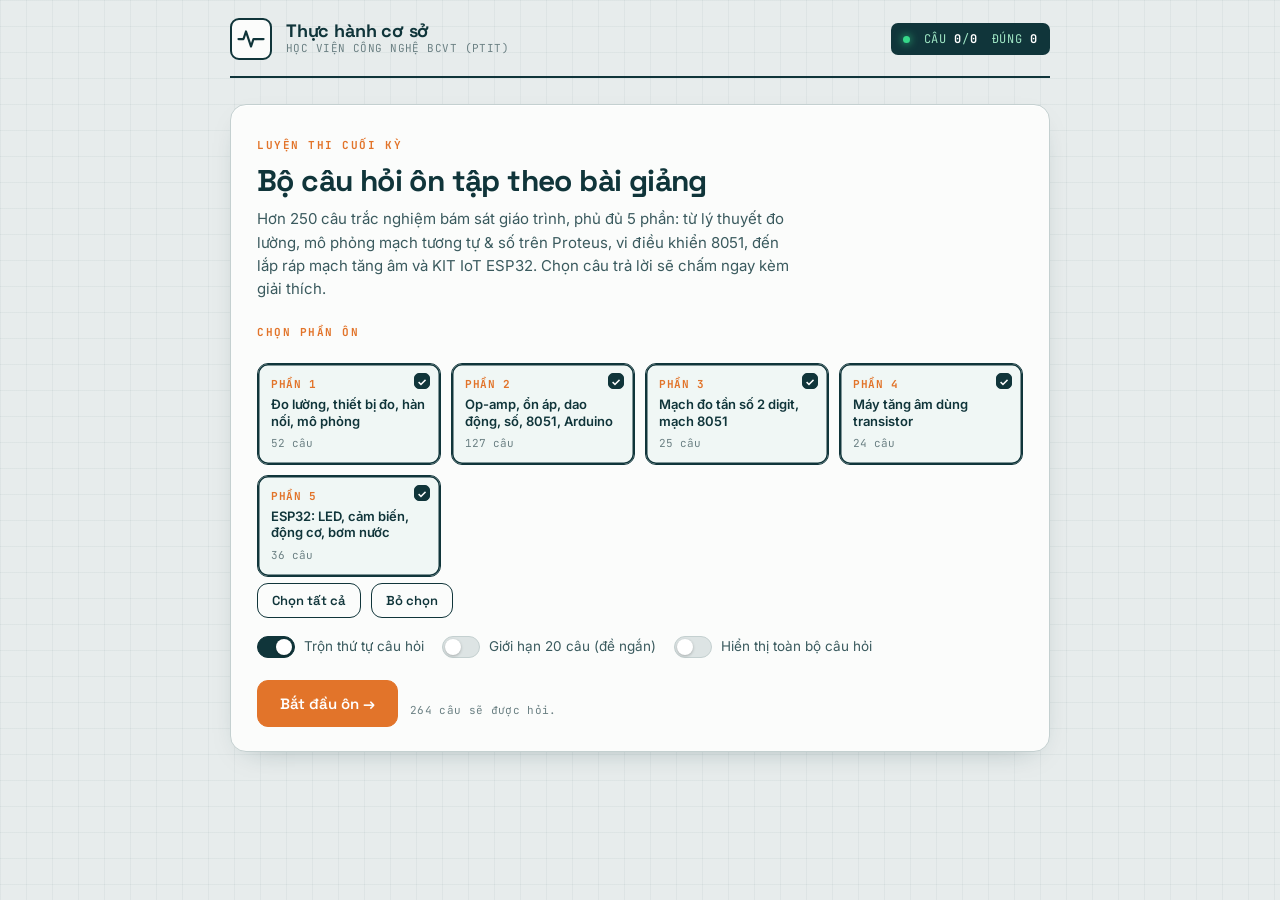
==== commit e9153c97: "add sound" ====
--- a/index.html
+++ b/index.html
@@ -1,1720 +1,1892 @@
-<!DOCTYPE html>
-<html lang="vi">
-
-<head>
-  <meta charset="UTF-8">
-  <meta name="viewport" content="width=device-width, initial-scale=1.0">
-  <title>Ôn thi Thực hành cơ sở — PTIT</title>
-  <link rel="preconnect" href="https://fonts.googleapis.com">
-  <link rel="preconnect" href="https://fonts.gstatic.com" crossorigin>
-  <link
-    href="https://fonts.googleapis.com/css2?family=Space+Grotesk:wght@500;600;700&family=Inter:wght@400;500;600&family=JetBrains+Mono:wght@500;700&display=swap&subset=vietnamese,latin,latin-ext"
-    rel="stylesheet">
-  <style>
-    :root {
-      --paper: #E7ECEC;
-      --paper-2: #dde4e4;
-      --ink: #10353A;
-      --ink-soft: #3a5a5e;
-      --muted: #6c8184;
-      --surface: #fbfcfb;
-      --line: #c4d0d0;
-      --amber: #E2742A;
-      --amber-soft: #fbe9da;
-      --ok: #138a55;
-      --ok-soft: #dbf1e6;
-      --bad: #c93f43;
-      --bad-soft: #fadddd;
-      --shadow: 0 1px 0 #ffffff inset, 0 10px 30px -18px rgba(16, 53, 58, .4);
-    }
-
-    * {
-      box-sizing: border-box;
-      margin: 0;
-      padding: 0
-    }
-
-    html,
-    body {
-      height: 100%
-    }
-
-    body {
-      font-family: 'Inter', system-ui, sans-serif;
-      color: var(--ink);
-      background: var(--paper);
-      background-image:
-        linear-gradient(rgba(16, 53, 58, .045) 1px, transparent 1px),
-        linear-gradient(90deg, rgba(16, 53, 58, .045) 1px, transparent 1px);
-      background-size: 26px 26px;
-      -webkit-font-smoothing: antialiased;
-      line-height: 1.55;
-      padding: 0 18px 60px;
-    }
-
-    .wrap {
-      max-width: 820px;
-      margin: 0 auto
-    }
-
-    /* ---------- top bar ---------- */
-    .bar {
-      display: flex;
-      align-items: center;
-      gap: 14px;
-      padding: 18px 0 16px;
-      border-bottom: 2px solid var(--ink);
-      margin-bottom: 26px;
-      flex-wrap: wrap;
-    }
-
-    .logo {
-      width: 42px;
-      height: 42px;
-      flex: none;
-      border: 2px solid var(--ink);
-      border-radius: 9px;
-      display: grid;
-      place-items: center;
-      background: var(--surface);
-      position: relative;
-      overflow: hidden;
-    }
-
-    .logo svg {
-      width: 30px;
-      height: 30px
-    }
-
-    .brand h1 {
-      font-family: 'Space Grotesk', sans-serif;
-      font-size: 18px;
-      letter-spacing: -.01em;
-      line-height: 1.1
-    }
-
-    .brand p {
-      font-family: 'JetBrains Mono', monospace;
-      font-size: 11px;
-      color: var(--muted);
-      letter-spacing: .04em;
-      text-transform: uppercase
-    }
-
-    .readout {
-      margin-left: auto;
-      font-family: 'JetBrains Mono', monospace;
-      font-size: 12px;
-      background: var(--ink);
-      color: #9fe6c4;
-      padding: 7px 12px;
-      border-radius: 7px;
-      letter-spacing: .06em;
-      display: flex;
-      gap: 14px;
-      align-items: center;
-    }
-
-    .readout b {
-      color: #fff;
-      font-weight: 700
-    }
-
-    .readout .dot {
-      width: 7px;
-      height: 7px;
-      border-radius: 50%;
-      background: #36d98a;
-      box-shadow: 0 0 8px #36d98a
-    }
-
-    /* ---------- panel ---------- */
-    .panel {
-      background: var(--surface);
-      border: 1.5px solid var(--line);
-      border-radius: 16px;
-      box-shadow: var(--shadow);
-      padding: 26px 26px 24px;
-    }
-
-    .eyebrow {
-      font-family: 'JetBrains Mono', monospace;
-      font-size: 11px;
-      letter-spacing: .14em;
-      text-transform: uppercase;
-      color: var(--amber);
-      font-weight: 700
-    }
-
-    /* ---------- start screen ---------- */
-    .hero h2 {
-      font-family: 'Space Grotesk', sans-serif;
-      font-size: 30px;
-      line-height: 1.12;
-      letter-spacing: -.02em;
-      margin: 8px 0 10px
-    }
-
-    .hero p.lead {
-      color: var(--ink-soft);
-      font-size: 15px;
-      max-width: 60ch
-    }
-
-    .parts {
-      display: grid;
-      grid-template-columns: repeat(auto-fit, minmax(150px, 1fr));
-      gap: 10px;
-      margin: 22px 0 6px
-    }
-
-    .pchip {
-      border: 1.5px solid var(--line);
-      border-radius: 11px;
-      padding: 12px 13px;
-      cursor: pointer;
-      background: var(--surface);
-      transition: .15s;
-      position: relative;
-      user-select: none;
-    }
-
-    .pchip:hover {
-      border-color: var(--ink-soft)
-    }
-
-    .pchip.on {
-      border-color: var(--ink);
-      background: #f0f7f5;
-      box-shadow: 0 0 0 1.5px var(--ink) inset
-    }
-
-    .pchip .pn {
-      font-family: 'JetBrains Mono', monospace;
-      font-size: 11px;
-      color: var(--amber);
-      font-weight: 700;
-      letter-spacing: .05em
-    }
-
-    .pchip .pt {
-      font-size: 13px;
-      font-weight: 600;
-      margin-top: 3px;
-      line-height: 1.25
-    }
-
-    .pchip .pc {
-      font-family: 'JetBrains Mono', monospace;
-      font-size: 11px;
-      color: var(--muted);
-      margin-top: 6px
-    }
-
-    .pchip .tick {
-      position: absolute;
-      top: 9px;
-      right: 10px;
-      width: 16px;
-      height: 16px;
-      border-radius: 5px;
-      border: 1.5px solid var(--line);
-      display: grid;
-      place-items: center
-    }
-
-    .pchip.on .tick {
-      background: var(--ink);
-      border-color: var(--ink)
-    }
-
-    .pchip.on .tick:after {
-      content: "✓";
-      color: #fff;
-      font-size: 11px;
-      font-weight: 700
-    }
-
-    .opts-row {
-      display: flex;
-      gap: 18px;
-      flex-wrap: wrap;
-      align-items: center;
-      margin: 18px 0 4px
-    }
-
-    .toggle {
-      display: flex;
-      align-items: center;
-      gap: 9px;
-      cursor: pointer;
-      font-size: 13.5px;
-      color: var(--ink-soft);
-      user-select: none
-    }
-
-    .sw {
-      width: 38px;
-      height: 22px;
-      border-radius: 20px;
-      background: var(--paper-2);
-      border: 1.5px solid var(--line);
-      position: relative;
-      transition: .18s;
-      flex: none
-    }
-
-    .sw:after {
-      content: "";
-      position: absolute;
-      width: 16px;
-      height: 16px;
-      border-radius: 50%;
-      background: #fff;
-      top: 2px;
-      left: 2px;
-      transition: .18s;
-      box-shadow: 0 1px 3px rgba(0, 0, 0, .25)
-    }
-
-    .toggle.on .sw {
-      background: var(--ink);
-      border-color: var(--ink)
-    }
-
-    .toggle.on .sw:after {
-      left: 18px
-    }
-
-    .btn {
-      font-family: 'Space Grotesk', sans-serif;
-      font-weight: 600;
-      font-size: 15px;
-      cursor: pointer;
-      border: 1.5px solid var(--ink);
-      background: var(--ink);
-      color: #fff;
-      border-radius: 11px;
-      padding: 13px 22px;
-      transition: .15s;
-      display: inline-flex;
-      align-items: center;
-      gap: 9px;
-    }
-
-    .btn:hover {
-      background: #0a2a2e
-    }
-
-    .btn:disabled {
-      opacity: .4;
-      cursor: not-allowed
-    }
-
-    .btn.ghost {
-      background: transparent;
-      color: var(--ink)
-    }
-
-    .btn.ghost:hover {
-      background: #eef4f3
-    }
-
-    .btn.amber {
-      background: var(--amber);
-      border-color: var(--amber)
-    }
-
-    .btn.amber:hover {
-      background: #cc6520
-    }
-
-    .btn-row {
-      display: flex;
-      gap: 12px;
-      flex-wrap: wrap;
-      margin-top: 22px
-    }
-
-    /* ---------- quiz ---------- */
-    .qhead {
-      display: flex;
-      align-items: center;
-      gap: 12px;
-      margin-bottom: 8px;
-      flex-wrap: wrap
-    }
-
-    .tag {
-      font-family: 'JetBrains Mono', monospace;
-      font-size: 11px;
-      font-weight: 700;
-      letter-spacing: .05em;
-      padding: 4px 9px;
-      border-radius: 6px;
-      background: var(--amber-soft);
-      color: var(--amber)
-    }
-
-    .qnum {
-      font-family: 'JetBrains Mono', monospace;
-      font-size: 12px;
-      color: var(--muted);
-      letter-spacing: .05em
-    }
-
-    .prog {
-      height: 6px;
-      background: var(--paper-2);
-      border-radius: 6px;
-      overflow: hidden;
-      margin: 0 0 22px;
-      border: 1px solid var(--line)
-    }
-
-    .prog i {
-      display: block;
-      height: 100%;
-      background: var(--amber);
-      transition: width .35s ease
-    }
-
-    .qmeta {
-      font-family: 'JetBrains Mono', monospace;
-      font-size: 11px;
-      letter-spacing: .02em;
-      color: var(--muted);
-      margin: 0 0 14px;
-      display: flex;
-      gap: 8px;
-      align-items: center;
-      flex-wrap: wrap
-    }
-
-    .qmeta .lvl {
-      padding: 2px 8px;
-      border-radius: 5px;
-      font-weight: 700
-    }
-
-    .qmeta .lvl.de {
-      background: var(--ok-soft);
-      color: var(--ok)
-    }
-
-    .qmeta .lvl.tb {
-      background: var(--amber-soft);
-      color: var(--amber)
-    }
-
-    .qmeta .lvl.kho {
-      background: var(--bad-soft);
-      color: var(--bad)
-    }
-
-    .qmeta .sep {
-      color: var(--line)
-    }
-
-    .qtext {
-      font-family: 'Space Grotesk', sans-serif;
-      font-size: 20px;
-      line-height: 1.4;
-      letter-spacing: -.01em;
-      margin-bottom: 20px
-    }
-
-    .sch {
-      width: 100%;
-      max-width: 430px;
-      height: auto;
-      margin: 0 auto 20px;
-      display: block;
-      background: #f9fcfb;
-      border: 1.5px solid var(--line);
-      border-radius: 12px;
-      padding: 12px 10px
-    }
-
-    .sch text {
-      font-family: 'JetBrains Mono', monospace;
-      font-size: 11px;
-      fill: var(--ink-soft)
-    }
-
-    .sch .w {
-      stroke: var(--ink);
-      stroke-width: 2;
-      fill: none;
-      stroke-linecap: round;
-      stroke-linejoin: round
-    }
-
-    .sch .probe {
-      fill: var(--amber);
-      stroke: none
-    }
-
-    .sch .pl {
-      fill: var(--amber);
-      font-weight: 700
-    }
-
-    .sch .nd {
-      fill: var(--ink)
-    }
-
-    .code-box {
-      font-family: 'JetBrains Mono', monospace;
-      font-size: 13px;
-      line-height: 1.55;
-      background: #0f2e32;
-      color: #cfe9df;
-      border-radius: 10px;
-      padding: 14px 16px;
-      margin: 0 0 18px;
-      overflow-x: auto;
-      white-space: pre;
-      border: 1.5px solid #0a2326;
-    }
-
-    .code-box .cm {
-      color: #7fae9b
-    }
-
-    .code-box .hl {
-      color: #ffcf9e;
-      font-weight: 700
-    }
-
-    .opt.mono .otxt {
-      font-family: 'JetBrains Mono', monospace;
-      font-size: 13.5px;
-      white-space: pre-wrap
-    }
-
-    .opt {
-      display: flex;
-      gap: 13px;
-      align-items: flex-start;
-      width: 100%;
-      text-align: left;
-      border: 1.5px solid var(--line);
-      background: var(--surface);
-      border-radius: 12px;
-      padding: 14px 16px;
-      margin-bottom: 11px;
-      cursor: pointer;
-      transition: .13s;
-      font-size: 15px;
-      color: var(--ink);
-    }
-
-    .opt:hover:not(:disabled) {
-      border-color: var(--ink-soft);
-      background: #f4f8f7
-    }
-
-    .opt:disabled {
-      cursor: default
-    }
-
-    .opt .key {
-      font-family: 'JetBrains Mono', monospace;
-      font-weight: 700;
-      font-size: 13px;
-      flex: none;
-      width: 26px;
-      height: 26px;
-      border-radius: 7px;
-      border: 1.5px solid var(--line);
-      display: grid;
-      place-items: center;
-      background: var(--surface);
-      transition: .13s;
-    }
-
-    .opt .otxt {
-      padding-top: 2px
-    }
-
-    .opt.correct {
-      border-color: var(--ok);
-      background: var(--ok-soft)
-    }
-
-    .opt.correct .key {
-      background: var(--ok);
-      border-color: var(--ok);
-      color: #fff
-    }
-
-    .opt.wrong {
-      border-color: var(--bad);
-      background: var(--bad-soft)
-    }
-
-    .opt.wrong .key {
-      background: var(--bad);
-      border-color: var(--bad);
-      color: #fff
-    }
-
-    .opt.dim {
-      opacity: .6
-    }
-
-    .explain {
-      border-left: 3px solid var(--amber);
-      background: #fbf6f1;
-      border-radius: 0 10px 10px 0;
-      padding: 13px 16px;
-      font-size: 14.5px;
-      color: var(--ink-soft);
-      margin: 4px 0 6px;
-      animation: fade .25s ease;
-    }
-
-    .explain b {
-      color: var(--ink);
-      font-weight: 600
-    }
-
-    .verdict {
-      font-family: 'JetBrains Mono', monospace;
-      font-size: 12px;
-      font-weight: 700;
-      letter-spacing: .05em;
-      margin-bottom: 6px;
-      text-transform: uppercase
-    }
-
-    .verdict.ok {
-      color: var(--ok)
-    }
-
-    .verdict.bad {
-      color: var(--bad)
-    }
-
-    @keyframes fade {
-      from {
-        opacity: 0;
-        transform: translateY(4px)
-      }
-
-      to {
-        opacity: 1;
-        transform: none
-      }
-    }
-
-    .qfoot {
-      display: flex;
-      align-items: center;
-      gap: 12px;
-      margin-top: 18px;
-      flex-wrap: wrap
-    }
-
-    .qfoot .sp {
-      margin-left: auto;
-      font-family: 'JetBrains Mono', monospace;
-      font-size: 12px;
-      color: var(--muted)
-    }
-
-    .hint {
-      font-family: 'JetBrains Mono', monospace;
-      font-size: 11px;
-      color: var(--muted);
-      margin-top: 14px;
-      letter-spacing: .03em
-    }
-
-    /* ---------- result ---------- */
-    .score-big {
-      font-family: 'Space Grotesk', sans-serif;
-      font-size: 54px;
-      font-weight: 700;
-      letter-spacing: -.03em;
-      line-height: 1
-    }
-
-    .score-big span {
-      font-size: 26px;
-      color: var(--muted)
-    }
-
-    .bars {
-      margin: 22px 0 4px;
-      display: flex;
-      flex-direction: column;
-      gap: 12px
-    }
-
-    .brow {
-      display: grid;
-      grid-template-columns: 130px 1fr 64px;
-      gap: 12px;
-      align-items: center
-    }
-
-    .brow .bl {
-      font-size: 13px;
-      font-weight: 600
-    }
-
-    .brow .bt {
-      height: 18px;
-      background: var(--paper-2);
-      border-radius: 5px;
-      overflow: hidden;
-      border: 1px solid var(--line)
-    }
-
-    .brow .bt i {
-      display: block;
-      height: 100%;
-      background: var(--ink)
-    }
-
-    .brow .bv {
-      font-family: 'JetBrains Mono', monospace;
-      font-size: 12px;
-      color: var(--muted);
-      text-align: right
-    }
-
-    .divider {
-      height: 1px;
-      background: var(--line);
-      margin: 22px 0
-    }
-
-    @media(max-width:560px) {
-      .hero h2 {
-        font-size: 24px
-      }
-
-      .qtext {
-        font-size: 18px
-      }
-
-      .brow {
-        grid-template-columns: 96px 1fr 54px
-      }
-
-      .readout {
-        font-size: 11px;
-        gap: 10px;
-        padding: 6px 10px
-      }
-    }
-
-    @media(prefers-reduced-motion:reduce) {
-      * {
-        animation: none !important;
-        transition: none !important
-      }
-    }
-  </style>
-</head>
-
-<body>
-  <div class="wrap">
-    <div class="bar">
-      <div class="logo" aria-hidden="true">
-        <svg viewBox="0 0 24 24" fill="none" stroke="#10353A" stroke-width="1.8" stroke-linecap="round"
-          stroke-linejoin="round">
-          <path d="M2 12h4l2-6 4 12 2-6h2" />
-          <path d="M16 12h6" />
-          <circle cx="19" cy="12" r="0" fill="#E2742A" stroke="#E2742A" />
-        </svg>
-      </div>
-      <div class="brand">
-        <h1>Thực hành cơ sở</h1>
-        <p>Học viện Công nghệ BCVT (PTIT)</p>
-      </div>
-      <div class="readout" id="readout" hidden>
-        <span class="dot"></span>
-        <span>CÂU <b id="rqi">0</b>/<b id="rqt">0</b></span>
-        <span>ĐÚNG <b id="rok">0</b></span>
-      </div>
-    </div>
-
-    <!-- START -->
-    <div class="panel hero" id="start">
-      <span class="eyebrow">Luyện thi cuối kỳ</span>
-      <h2>Bộ câu hỏi ôn tập theo bài giảng</h2>
-      <p class="lead">Hơn 250 câu trắc nghiệm bám sát giáo trình, phủ đủ 5 phần: từ lý thuyết đo lường, mô phỏng mạch
-        tương tự & số trên Proteus, vi điều khiển 8051, đến lắp ráp mạch tăng âm và KIT IoT ESP32. Chọn câu trả lời sẽ
-        chấm ngay kèm giải thích.</p>
-
-      <span class="eyebrow" style="display:block;margin:24px 0 2px">Chọn phần ôn</span>
-      <div class="parts" id="parts"></div>
-      <div style="display:flex;gap:10px;margin-top:6px">
-        <button class="btn ghost" id="selAll" style="padding:8px 14px;font-size:13px">Chọn tất cả</button>
-        <button class="btn ghost" id="selNone" style="padding:8px 14px;font-size:13px">Bỏ chọn</button>
-      </div>
-
-      <div class="opts-row">
-        <div class="toggle on" id="tgShuffle">
-          <div class="sw"></div><span>Trộn thứ tự câu hỏi</span>
-        </div>
-        <div class="toggle" id="tgLimit">
-          <div class="sw"></div><span>Giới hạn 20 câu (đề ngắn)</span>
-        </div>
-      </div>
-
-      <div class="btn-row">
-        <button class="btn amber" id="startBtn">Bắt đầu ôn →</button>
-        <span class="hint" id="startCount" style="align-self:center"></span>
-      </div>
-    </div>
-
-    <!-- QUIZ -->
-    <div class="panel" id="quiz" hidden>
-      <div class="prog"><i id="bar" style="width:0%"></i></div>
-      <div class="qhead">
-        <span class="tag" id="qtag">PHẦN 1</span>
-        <span class="qnum" id="qnum">Câu 1 / 20</span>
-      </div>
-      <div class="qmeta" id="qmeta"></div>
-      <div class="qtext" id="qtext"></div>
-      <div id="qmedia"></div>
-      <div id="opts"></div>
-      <div id="feedback"></div>
-      <div class="qfoot">
-        <button class="btn" id="nextBtn" disabled>Câu tiếp →</button>
-        <button class="btn ghost" id="quitBtn">Kết thúc</button>
-        <span class="sp" id="liveScore">0 đúng</span>
-      </div>
-      <div class="hint">Phím tắt: 1–4 hoặc A–D để chọn · Enter để sang câu tiếp</div>
-    </div>
-
-    <!-- RESULT -->
-    <div class="panel" id="result" hidden>
-      <span class="eyebrow">Kết quả</span>
-      <div style="display:flex;align-items:flex-end;gap:16px;margin:8px 0 4px;flex-wrap:wrap">
-        <div class="score-big"><span id="rPct">0%</span></div>
-        <div style="font-family:'JetBrains Mono',monospace;font-size:13px;color:var(--muted);padding-bottom:8px"
-          id="rLine">0/0 câu đúng</div>
-      </div>
-      <p class="lead" id="rMsg" style="color:var(--ink-soft)"></p>
-      <div class="divider"></div>
-      <span class="eyebrow">Theo từng phần</span>
-      <div class="bars" id="bars"></div>
-      <div class="btn-row">
-        <button class="btn amber" id="reviewBtn">Xem lại câu sai</button>
-        <button class="btn" id="retryBtn">Làm lại</button>
-        <button class="btn ghost" id="homeBtn">Về đầu</button>
-      </div>
-    </div>
-  </div>
-
-  <script>
-    /* ===================== QUESTION BANK ===================== */
-    const PARTS = {
-      1: { name: "Phần 1 · Lý thuyết bổ trợ", short: "Đo lường, thiết bị đo, hàn nối, mô phỏng" },
-      2: { name: "Phần 2 · Mô phỏng trên máy tính", short: "Op-amp, ổn áp, dao động, số, 8051, Arduino" },
-      3: { name: "Phần 3 · Lắp ráp breadboard", short: "Mạch đo tần số 2 digit, mạch 8051" },
-      4: { name: "Phần 4 · Lắp ráp mạch in (PCB)", short: "Máy tăng âm dùng transistor" },
-      5: { name: "Phần 5 · KIT Arduino / IoT", short: "ESP32: LED, cảm biến, động cơ, bơm nước" },
-    };
-
-    /* ===================== SCHEMATIC DIAGRAMS (SVG) ===================== */
-    const gnd = (x, y) => `<line class="w" x1="${x}" y1="${y}" x2="${x}" y2="${y + 10}"/>
-<line class="w" x1="${x - 9}" y1="${y + 10}" x2="${x + 9}" y2="${y + 10}"/>
-<line class="w" x1="${x - 5}" y1="${y + 14}" x2="${x + 5}" y2="${y + 14}"/>
-<line class="w" x1="${x - 2}" y1="${y + 18}" x2="${x + 2}" y2="${y + 18}"/>`;
-
-    const DIAGRAMS = {
-      INV: `<svg class="sch" viewBox="0 0 300 170" role="img">
-<polygon class="w" points="148,46 148,124 214,85"/>
-<text x="153" y="68">−</text><text x="153" y="112">+</text>
-<line class="w" x1="20" y1="62" x2="55" y2="62"/>
-<rect class="w" x="55" y="55" width="44" height="14"/><text x="58" y="50">R1 1k</text>
-<line class="w" x1="99" y1="62" x2="122" y2="62"/><line class="w" x1="122" y1="62" x2="148" y2="62"/>
-<circle cx="122" cy="62" r="2.6" class="nd"/>
-<line class="w" x1="122" y1="62" x2="122" y2="30"/><line class="w" x1="122" y1="30" x2="152" y2="30"/>
-<rect class="w" x="152" y="23" width="44" height="14"/><text x="152" y="18">R2 22k</text>
-<line class="w" x1="196" y1="30" x2="244" y2="30"/><line class="w" x1="244" y1="30" x2="244" y2="85"/>
-<line class="w" x1="148" y1="108" x2="122" y2="108"/><line class="w" x1="122" y1="108" x2="122" y2="128"/>
-${gnd(122, 128)}
-<line class="w" x1="214" y1="85" x2="270" y2="85"/><circle cx="244" cy="85" r="2.6" class="nd"/>
-<circle cx="270" cy="85" r="3.6" class="probe"/><text x="248" y="78" class="pl">Vout</text>
-<text x="6" y="58">Vin</text></svg>`,
-
-      NONINV: `<svg class="sch" viewBox="0 0 300 170" role="img">
-<polygon class="w" points="150,46 150,124 216,85"/>
-<text x="155" y="68">−</text><text x="155" y="112">+</text>
-<line class="w" x1="20" y1="108" x2="150" y2="108"/><text x="6" y="104">Vin</text>
-<line class="w" x1="124" y1="62" x2="150" y2="62"/><circle cx="124" cy="62" r="2.6" class="nd"/>
-<line class="w" x1="124" y1="62" x2="124" y2="78"/>
-<rect class="w" x="117" y="78" width="14" height="34"/><text x="92" y="98">R1</text>
-<line class="w" x1="124" y1="112" x2="124" y2="128"/>${gnd(124, 128)}
-<line class="w" x1="124" y1="62" x2="124" y2="30"/><line class="w" x1="124" y1="30" x2="154" y2="30"/>
-<rect class="w" x="154" y="23" width="44" height="14"/><text x="156" y="18">R2 (Rf)</text>
-<line class="w" x1="198" y1="30" x2="246" y2="30"/><line class="w" x1="246" y1="30" x2="246" y2="85"/>
-<line class="w" x1="216" y1="85" x2="272" y2="85"/><circle cx="246" cy="85" r="2.6" class="nd"/>
-<circle cx="272" cy="85" r="3.6" class="probe"/><text x="250" y="78" class="pl">Vout</text></svg>`,
-
-      COMP: `<svg class="sch" viewBox="0 0 300 170" role="img">
-<polygon class="w" points="150,46 150,124 216,85"/>
-<text x="155" y="68">−</text><text x="155" y="112">+</text>
-<line class="w" x1="40" y1="108" x2="150" y2="108"/><text x="10" y="104">Vin</text>
-<line class="w" x1="40" y1="62" x2="150" y2="62"/><text x="6" y="58">Vref</text>
-<line class="w" x1="216" y1="85" x2="272" y2="85"/>
-<circle cx="272" cy="85" r="3.6" class="probe"/><text x="250" y="78" class="pl">Vout</text>
-<text x="58" y="150">(không có hồi tiếp âm)</text></svg>`,
-
-      INTEG: `<svg class="sch" viewBox="0 0 300 170" role="img">
-<polygon class="w" points="150,46 150,124 216,85"/>
-<text x="155" y="68">−</text><text x="155" y="112">+</text>
-<line class="w" x1="20" y1="62" x2="55" y2="62"/><rect class="w" x="55" y="55" width="44" height="14"/>
-<text x="66" y="50">R</text><line class="w" x1="99" y1="62" x2="124" y2="62"/>
-<line class="w" x1="124" y1="62" x2="150" y2="62"/><circle cx="124" cy="62" r="2.6" class="nd"/>
-<line class="w" x1="124" y1="62" x2="124" y2="30"/><line class="w" x1="124" y1="30" x2="160" y2="30"/>
-<line class="w" x1="172" y1="22" x2="172" y2="38"/><line class="w" x1="180" y1="22" x2="180" y2="38"/>
-<text x="166" y="16">C</text>
-<line class="w" x1="160" y1="30" x2="172" y2="30"/><line class="w" x1="180" y1="30" x2="246" y2="30"/>
-<line class="w" x1="246" y1="30" x2="246" y2="85"/>
-<line class="w" x1="150" y1="108" x2="124" y2="108"/><line class="w" x1="124" y1="108" x2="124" y2="128"/>${gnd(124, 128)}
-<line class="w" x1="216" y1="85" x2="272" y2="85"/><circle cx="246" cy="85" r="2.6" class="nd"/>
-<circle cx="272" cy="85" r="3.6" class="probe"/><text x="250" y="78" class="pl">Vout</text>
-<text x="6" y="58">Vin</text></svg>`,
-
-      ZENER: `<svg class="sch" viewBox="0 0 300 170" role="img">
-<line class="w" x1="20" y1="45" x2="60" y2="45"/><text x="6" y="41">Vin</text>
-<rect class="w" x="60" y="38" width="46" height="14"/><text x="64" y="33">Rs</text>
-<line class="w" x1="106" y1="45" x2="170" y2="45"/><circle cx="170" cy="45" r="2.6" class="nd"/>
-<line class="w" x1="170" y1="45" x2="170" y2="70"/>
-<polygon class="w" points="160,92 180,92 170,74"/>
-<line class="w" x1="156" y1="74" x2="184" y2="74"/>
-<line class="w" x1="156" y1="74" x2="150" y2="68"/><line class="w" x1="184" y1="74" x2="190" y2="80"/>
-<line class="w" x1="170" y1="92" x2="170" y2="112"/>${gnd(170, 112)}
-<text x="190" y="88">Dz</text>
-<line class="w" x1="170" y1="45" x2="232" y2="45"/><circle cx="232" cy="45" r="2.6" class="nd"/>
-<line class="w" x1="232" y1="45" x2="232" y2="62"/>
-<rect class="w" x="225" y="62" width="14" height="34"/><text x="244" y="84">RL</text>
-<line class="w" x1="232" y1="96" x2="232" y2="112"/>${gnd(232, 112)}
-<line class="w" x1="232" y1="45" x2="262" y2="45"/><circle cx="262" cy="45" r="3.6" class="probe"/>
-<text x="238" y="38" class="pl">Vout</text></svg>`,
-
-      REG7805: `<svg class="sch" viewBox="0 0 300 170" role="img">
-<line class="w" x1="14" y1="50" x2="70" y2="50"/><text x="2" y="46">Vin</text>
-<circle cx="70" cy="50" r="2.6" class="nd"/>
-<rect class="w" x="110" y="40" width="70" height="40"/><text x="120" y="64">7805</text>
-<text x="84" y="46">IN</text><text x="182" y="46">OUT</text>
-<line class="w" x1="70" y1="50" x2="110" y2="50"/>
-<line class="w" x1="70" y1="50" x2="70" y2="74"/>
-<line class="w" x1="64" y1="74" x2="76" y2="74"/><line class="w" x1="64" y1="80" x2="76" y2="80"/>
-<text x="44" y="100">Cin</text>
-<line class="w" x1="70" y1="84" x2="70" y2="118"/>${gnd(70, 118)}
-<line class="w" x1="145" y1="80" x2="145" y2="118"/>${gnd(145, 118)}<text x="150" y="100">GND</text>
-<line class="w" x1="180" y1="50" x2="232" y2="50"/><circle cx="232" cy="50" r="2.6" class="nd"/>
-<line class="w" x1="232" y1="50" x2="232" y2="74"/>
-<line class="w" x1="226" y1="74" x2="238" y2="74"/><line class="w" x1="226" y1="80" x2="238" y2="80"/>
-<text x="244" y="100">Cout</text>
-<line class="w" x1="232" y1="84" x2="232" y2="118"/>${gnd(232, 118)}
-<line class="w" x1="232" y1="50" x2="270" y2="50"/><circle cx="270" cy="50" r="3.6" class="probe"/>
-<text x="246" y="42" class="pl">+5V</text></svg>`,
-
-      BRIDGE: `<svg class="sch" viewBox="0 0 300 180" role="img">
-<text x="6" y="60">AC</text><line class="w" x1="30" y1="65" x2="30" y2="115"/>
-<line class="w" x1="22" y1="78" x2="22" y2="102"/>
-<line class="w" x1="30" y1="72" x2="100" y2="72"/><line class="w" x1="30" y1="108" x2="100" y2="108"/>
-<circle cx="100" cy="72" r="2.6" class="nd"/><circle cx="100" cy="108" r="2.6" class="nd"/>
-<polygon class="w" points="112,64 124,64 118,52"/><line class="w" x1="111" y1="52" x2="125" y2="52"/>
-<line class="w" x1="100" y1="72" x2="118" y2="72"/><line class="w" x1="118" y1="72" x2="118" y2="64"/>
-<line class="w" x1="118" y1="52" x2="118" y2="40"/>
-<polygon class="w" points="112,116 124,116 118,128"/><line class="w" x1="111" y1="116" x2="125" y2="116"/>
-<line class="w" x1="100" y1="108" x2="118" y2="108"/><line class="w" x1="118" y1="108" x2="118" y2="116"/>
-<line class="w" x1="118" y1="128" x2="118" y2="142"/>
-<text x="56" y="94" class="pl">cầu 4 diode</text>
-<line class="w" x1="118" y1="40" x2="220" y2="40"/><circle cx="118" cy="40" r="2.6" class="nd"/>
-<line class="w" x1="118" y1="142" x2="220" y2="142"/><circle cx="118" cy="142" r="2.6" class="nd"/>
-<line class="w" x1="180" y1="40" x2="180" y2="62"/>
-<line class="w" x1="172" y1="62" x2="188" y2="62"/><line class="w" x1="172" y1="70" x2="188" y2="70"/>
-<text x="192" y="60">C</text><line class="w" x1="180" y1="70" x2="180" y2="142"/><circle cx="180" cy="40" r="2.6" class="nd"/><circle cx="180" cy="142" r="2.6" class="nd"/>
-<line class="w" x1="220" y1="40" x2="220" y2="142"/>
-<rect class="w" x="213" y="78" width="14" height="30"/><text x="232" y="98">RL</text>
-<line class="w" x1="220" y1="40" x2="250" y2="40"/><circle cx="250" cy="40" r="3.6" class="probe"/>
-<text x="224" y="33" class="pl">+DC</text></svg>`,
-
-      A555: `<svg class="sch" viewBox="0 0 300 175" role="img">
-<rect class="w" x="110" y="55" width="80" height="70"/><text x="123" y="95">NE555</text>
-<text x="92" y="44">VCC</text><text x="192" y="95">OUT</text>
-<line class="w" x1="150" y1="20" x2="150" y2="40"/><text x="156" y="28">+VCC</text>
-<line class="w" x1="150" y1="40" x2="150" y2="55"/><circle cx="150" cy="40" r="2.6" class="nd"/>
-<line class="w" x1="150" y1="40" x2="80" y2="40"/><line class="w" x1="80" y1="40" x2="80" y2="56"/>
-<rect class="w" x="73" y="56" width="14" height="26"/><text x="52" y="74">R1</text>
-<line class="w" x1="80" y1="82" x2="80" y2="92"/><circle cx="80" cy="92" r="2.6" class="nd"/>
-<line class="w" x1="80" y1="92" x2="110" y2="92"/>
-<line class="w" x1="80" y1="92" x2="80" y2="100"/><rect class="w" x="73" y="100" width="14" height="26"/><text x="52" y="118">R2</text>
-<line class="w" x1="80" y1="126" x2="80" y2="138"/><circle cx="80" cy="138" r="2.6" class="nd"/>
-<line class="w" x1="80" y1="138" x2="110" y2="138"/><line class="w" x1="110" y1="138" x2="110" y2="120"/>
-<line class="w" x1="80" y1="138" x2="80" y2="148"/>
-<line class="w" x1="72" y1="148" x2="88" y2="148"/><line class="w" x1="72" y1="154" x2="88" y2="154"/><text x="52" y="156">C</text>
-<line class="w" x1="80" y1="154" x2="80" y2="160"/>${gnd(80, 160)}
-<line class="w" x1="190" y1="92" x2="250" y2="92"/><circle cx="250" cy="92" r="3.6" class="probe"/>
-<text x="216" y="85" class="pl">Vout (3)</text></svg>`,
-
-      CLIP: `<svg class="sch" viewBox="0 0 300 165" role="img">
-<line class="w" x1="20" y1="55" x2="55" y2="55"/><text x="6" y="51">Vin</text>
-<rect class="w" x="55" y="48" width="44" height="14"/><text x="68" y="43">R</text>
-<line class="w" x1="99" y1="55" x2="175" y2="55"/><circle cx="160" cy="55" r="2.6" class="nd"/>
-<line class="w" x1="160" y1="55" x2="160" y2="78"/>
-<polygon class="w" points="150,78 170,78 160,96"/><line class="w" x1="150" y1="96" x2="170" y2="96"/>
-<text x="174" y="90">D</text>
-<line class="w" x1="160" y1="96" x2="160" y2="118"/>${gnd(160, 118)}
-<line class="w" x1="175" y1="55" x2="250" y2="55"/><circle cx="250" cy="55" r="3.6" class="probe"/>
-<text x="226" y="48" class="pl">Vout</text></svg>`,
-
-      CE: `<svg class="sch" viewBox="0 0 300 195" role="img">
-<line class="w" x1="40" y1="22" x2="262" y2="22"/><text x="226" y="16">+VCC</text>
-<line class="w" x1="190" y1="22" x2="190" y2="40"/><rect class="w" x="183" y="40" width="14" height="30"/><text x="200" y="60">RC</text>
-<line class="w" x1="190" y1="70" x2="190" y2="92"/><circle cx="190" cy="92" r="2.6" class="nd"/>
-<line class="w" x1="100" y1="22" x2="100" y2="40"/><rect class="w" x="93" y="40" width="14" height="28"/><text x="78" y="36">R1</text>
-<line class="w" x1="100" y1="68" x2="100" y2="92"/><circle cx="100" cy="92" r="2.6" class="nd"/>
-<line class="w" x1="100" y1="92" x2="100" y2="108"/><rect class="w" x="93" y="108" width="14" height="28"/><text x="78" y="150">R2</text>
-<line class="w" x1="100" y1="136" x2="100" y2="160"/>${gnd(100, 160)}
-<circle class="w" cx="150" cy="92" r="20"/>
-<line class="w" x1="140" y1="80" x2="140" y2="104"/>
-<line class="w" x1="100" y1="92" x2="140" y2="92"/>
-<line class="w" x1="140" y1="86" x2="170" y2="68"/><line class="w" x1="170" y1="68" x2="170" y2="40"/><line class="w" x1="170" y1="40" x2="190" y2="40"/>
-<line class="w" x1="140" y1="98" x2="166" y2="114"/>
-<polygon class="nd" points="158,107 166,114 156,113"/>
-<line class="w" x1="166" y1="114" x2="166" y2="148"/>
-<text x="172" y="100">Q</text>
-<circle cx="166" cy="148" r="2.6" class="nd"/>
-<rect class="w" x="159" y="150" width="14" height="26"/><text x="176" y="168">RE</text>
-<line class="w" x1="166" y1="176" x2="166" y2="182"/>${gnd(166, 182)}
-<line class="w" x1="20" y1="92" x2="60" y2="92"/><line class="w" x1="60" y1="86" x2="60" y2="98"/><line class="w" x1="66" y1="86" x2="66" y2="98"/>
-<line class="w" x1="66" y1="92" x2="100" y2="92"/><text x="28" y="86">Vin</text><text x="54" y="112">Cin</text>
-<line class="w" x1="190" y1="92" x2="220" y2="92"/><line class="w" x1="220" y1="86" x2="220" y2="98"/><line class="w" x1="226" y1="86" x2="226" y2="98"/>
-<line class="w" x1="226" y1="92" x2="262" y2="92"/><circle cx="262" cy="92" r="3.6" class="probe"/><text x="236" y="86" class="pl">Vout</text>
-</svg>`,
-
-      DIFF: `<svg class="sch" viewBox="0 0 300 195" role="img">
-<line class="w" x1="40" y1="22" x2="260" y2="22"/><text x="226" y="16">+VCC</text>
-<line class="w" x1="95" y1="22" x2="95" y2="40"/><rect class="w" x="88" y="40" width="14" height="26"/><text x="64" y="58">RC1</text>
-<line class="w" x1="95" y1="66" x2="95" y2="95"/><circle cx="95" cy="78" r="2.6" class="probe"/><text x="68" y="78" class="pl">Vo1</text>
-<line class="w" x1="205" y1="22" x2="205" y2="40"/><rect class="w" x="198" y="40" width="14" height="26"/><text x="216" y="58">RC2</text>
-<line class="w" x1="205" y1="66" x2="205" y2="95"/><circle cx="205" cy="78" r="2.6" class="probe"/><text x="210" y="78" class="pl">Vo2</text>
-<circle class="w" cx="120" cy="102" r="16"/><circle class="w" cx="180" cy="102" r="16"/>
-<line class="w" x1="112" y1="94" x2="112" y2="110"/><line class="w" x1="188" y1="94" x2="188" y2="110"/>
-<line class="w" x1="95" y1="95" x2="112" y2="95"/><line class="w" x1="112" y1="95" x2="112" y2="98"/>
-<line class="w" x1="205" y1="95" x2="188" y2="95"/><line class="w" x1="188" y1="95" x2="188" y2="98"/>
-<line class="w" x1="60" y1="102" x2="112" y2="102"/><text x="36" y="106">V1</text>
-<line class="w" x1="188" y1="102" x2="240" y2="102"/><text x="244" y="106">V2</text>
-<line class="w" x1="112" y1="108" x2="124" y2="120"/><line class="w" x1="188" y1="108" x2="176" y2="120"/>
-<line class="w" x1="124" y1="120" x2="176" y2="120"/><circle cx="150" cy="120" r="2.6" class="nd"/>
-<line class="w" x1="150" y1="120" x2="150" y2="136"/><rect class="w" x="143" y="136" width="14" height="26"/><text x="160" y="154">RE</text>
-<line class="w" x1="150" y1="162" x2="150" y2="172"/><text x="132" y="188">−VEE</text>
-<line class="w" x1="124" y1="172" x2="176" y2="172"/></svg>`,
-
-      DIVIDER: `<svg class="sch" viewBox="0 0 240 175" role="img">
-<line class="w" x1="120" y1="18" x2="120" y2="38"/><text x="100" y="14">+12V</text>
-<rect class="w" x="113" y="38" width="14" height="32"/><text x="132" y="58">R1 2k</text>
-<line class="w" x1="120" y1="70" x2="120" y2="86"/><circle cx="120" cy="86" r="2.6" class="nd"/>
-<line class="w" x1="120" y1="86" x2="165" y2="86"/><circle cx="165" cy="86" r="3.6" class="probe"/><text x="144" y="80" class="pl">Vout</text>
-<line class="w" x1="120" y1="86" x2="120" y2="102"/>
-<rect class="w" x="113" y="102" width="14" height="32"/><text x="132" y="122">R2 1k</text>
-<line class="w" x1="120" y1="134" x2="120" y2="150"/>${gnd(120, 150)}</svg>`,
-
-      SUM: `<svg class="sch" viewBox="0 0 300 175" role="img">
-<polygon class="w" points="150,50 150,128 216,89"/>
-<text x="155" y="72">−</text><text x="155" y="116">+</text>
-<line class="w" x1="18" y1="56" x2="50" y2="56"/><rect class="w" x="50" y="49" width="38" height="14"/><text x="54" y="45">R1</text>
-<line class="w" x1="88" y1="56" x2="124" y2="56"/><text x="4" y="52">V1</text>
-<line class="w" x1="18" y1="80" x2="50" y2="80"/><rect class="w" x="50" y="73" width="38" height="14"/><text x="54" y="100">R2</text>
-<line class="w" x1="88" y1="80" x2="124" y2="80"/><text x="4" y="76">V2</text>
-<line class="w" x1="124" y1="56" x2="124" y2="80"/><line class="w" x1="124" y1="66" x2="150" y2="66"/><circle cx="124" cy="66" r="2.6" class="nd"/>
-<line class="w" x1="124" y1="66" x2="124" y2="36"/><line class="w" x1="124" y1="36" x2="156" y2="36"/>
-<rect class="w" x="156" y="29" width="42" height="14"/><text x="160" y="24">Rf</text>
-<line class="w" x1="198" y1="36" x2="248" y2="36"/><line class="w" x1="248" y1="36" x2="248" y2="89"/>
-<line class="w" x1="150" y1="112" x2="124" y2="112"/><line class="w" x1="124" y1="112" x2="124" y2="130"/>${gnd(124, 130)}
-<line class="w" x1="216" y1="89" x2="272" y2="89"/><circle cx="248" cy="89" r="2.6" class="nd"/>
-<circle cx="272" cy="89" r="3.6" class="probe"/><text x="250" y="82" class="pl">Vout</text></svg>`,
-
-      SUM3: `<svg class="sch" viewBox="0 0 300 190" role="img">
-<polygon class="w" points="178,58 178,132 240,95"/>
-<text x="183" y="80">−</text><text x="183" y="124">+</text>
-<line class="w" x1="16" y1="45" x2="55" y2="45"/><rect class="w" x="55" y="38" width="36" height="14"/><text x="58" y="34">R1 5k</text>
-<line class="w" x1="91" y1="45" x2="148" y2="45"/><text x="2" y="41">2V</text>
-<line class="w" x1="16" y1="80" x2="55" y2="80"/><rect class="w" x="55" y="73" width="36" height="14"/><text x="58" y="69">R3 5k</text>
-<line class="w" x1="91" y1="80" x2="148" y2="80"/><text x="2" y="76">4V</text>
-<line class="w" x1="16" y1="115" x2="55" y2="115"/><rect class="w" x="55" y="108" width="36" height="14"/><text x="58" y="104">R4 5k</text>
-<line class="w" x1="91" y1="115" x2="148" y2="115"/><text x="2" y="111">6V</text>
-<line class="w" x1="148" y1="45" x2="148" y2="115"/><circle cx="148" cy="80" r="2.6" class="nd"/>
-<line class="w" x1="148" y1="80" x2="178" y2="80"/>
-<line class="w" x1="148" y1="45" x2="148" y2="32"/><line class="w" x1="148" y1="32" x2="166" y2="32"/>
-<rect class="w" x="166" y="25" width="42" height="14"/><text x="170" y="20">Rht 5k</text>
-<line class="w" x1="208" y1="32" x2="252" y2="32"/><line class="w" x1="252" y1="32" x2="252" y2="95"/>
-<line class="w" x1="178" y1="118" x2="150" y2="118"/><line class="w" x1="150" y1="118" x2="150" y2="140"/>${gnd(150, 140)}
-<line class="w" x1="240" y1="95" x2="288" y2="95"/><circle cx="252" cy="95" r="2.6" class="nd"/>
-<circle cx="288" cy="95" r="3.6" class="probe"/><text x="262" y="88" class="pl">Vout</text></svg>`,
-
-      SUB: `<svg class="sch" viewBox="0 0 300 175" role="img">
-<polygon class="w" points="150,46 150,124 216,85"/>
-<text x="155" y="68">−</text><text x="155" y="112">+</text>
-<line class="w" x1="18" y1="62" x2="50" y2="62"/><rect class="w" x="50" y="55" width="38" height="14"/><text x="54" y="51">R1</text>
-<line class="w" x1="88" y1="62" x2="124" y2="62"/><circle cx="124" cy="62" r="2.6" class="nd"/><line class="w" x1="124" y1="62" x2="150" y2="62"/>
-<text x="4" y="58">V1</text>
-<line class="w" x1="124" y1="62" x2="124" y2="34"/><line class="w" x1="124" y1="34" x2="156" y2="34"/>
-<rect class="w" x="156" y="27" width="42" height="14"/><text x="160" y="22">Rf</text>
-<line class="w" x1="198" y1="34" x2="246" y2="34"/><line class="w" x1="246" y1="34" x2="246" y2="85"/>
-<line class="w" x1="18" y1="108" x2="50" y2="108"/><rect class="w" x="50" y="101" width="38" height="14"/><text x="54" y="98">R2</text>
-<line class="w" x1="88" y1="108" x2="124" y2="108"/><circle cx="124" cy="108" r="2.6" class="nd"/><line class="w" x1="124" y1="108" x2="150" y2="108"/>
-<text x="4" y="104">V2</text>
-<line class="w" x1="124" y1="108" x2="124" y2="126"/><rect class="w" x="117" y="126" width="14" height="22"/><text x="98" y="142">R3</text>
-<line class="w" x1="124" y1="148" x2="124" y2="156"/>${gnd(124, 156)}
-<line class="w" x1="216" y1="85" x2="272" y2="85"/><circle cx="246" cy="85" r="2.6" class="nd"/>
-<circle cx="272" cy="85" r="3.6" class="probe"/><text x="250" y="78" class="pl">Vout</text></svg>`,
-
-      DIFFR: `<svg class="sch" viewBox="0 0 300 170" role="img">
-<polygon class="w" points="150,46 150,124 216,85"/>
-<text x="155" y="68">−</text><text x="155" y="112">+</text>
-<line class="w" x1="20" y1="62" x2="56" y2="62"/><line class="w" x1="56" y1="55" x2="56" y2="69"/><line class="w" x1="64" y1="55" x2="64" y2="69"/><text x="52" y="48">C</text>
-<line class="w" x1="64" y1="62" x2="124" y2="62"/><circle cx="124" cy="62" r="2.6" class="nd"/><line class="w" x1="124" y1="62" x2="150" y2="62"/>
-<line class="w" x1="124" y1="62" x2="124" y2="30"/><line class="w" x1="124" y1="30" x2="156" y2="30"/>
-<rect class="w" x="156" y="23" width="42" height="14"/><text x="166" y="18">R</text>
-<line class="w" x1="198" y1="30" x2="246" y2="30"/><line class="w" x1="246" y1="30" x2="246" y2="85"/>
-<line class="w" x1="150" y1="108" x2="124" y2="108"/><line class="w" x1="124" y1="108" x2="124" y2="128"/>${gnd(124, 128)}
-<line class="w" x1="216" y1="85" x2="272" y2="85"/><circle cx="246" cy="85" r="2.6" class="nd"/>
-<circle cx="272" cy="85" r="3.6" class="probe"/><text x="250" y="78" class="pl">Vout</text>
-<text x="6" y="58">Vin</text></svg>`,
-
-      HALFW: `<svg class="sch" viewBox="0 0 300 160" role="img">
-<text x="6" y="55">AC</text><line class="w" x1="30" y1="55" x2="30" y2="105"/><line class="w" x1="22" y1="68" x2="22" y2="92"/>
-<line class="w" x1="30" y1="60" x2="80" y2="60"/>
-<polygon class="w" points="80,52 80,68 98,60"/><line class="w" x1="98" y1="52" x2="98" y2="68"/><text x="82" y="46">D</text>
-<line class="w" x1="98" y1="60" x2="170" y2="60"/><circle cx="170" cy="60" r="2.6" class="nd"/>
-<line class="w" x1="170" y1="60" x2="170" y2="76"/><rect class="w" x="163" y="76" width="14" height="34"/><text x="180" y="98">RL</text>
-<line class="w" x1="170" y1="110" x2="170" y2="120"/><line class="w" x1="30" y1="105" x2="170" y2="105"/>
-<line class="w" x1="170" y1="105" x2="170" y2="110"/>
-<line class="w" x1="170" y1="60" x2="220" y2="60"/><circle cx="220" cy="60" r="3.6" class="probe"/><text x="196" y="53" class="pl">Vout</text></svg>`,
-
-      CC: `<svg class="sch" viewBox="0 0 300 185" role="img">
-<line class="w" x1="40" y1="22" x2="262" y2="22"/><text x="226" y="16">+VCC</text>
-<line class="w" x1="150" y1="22" x2="150" y2="60"/>
-<line class="w" x1="100" y1="22" x2="100" y2="40"/><rect class="w" x="93" y="40" width="14" height="26"/><text x="78" y="36">RB</text>
-<line class="w" x1="100" y1="66" x2="100" y2="86"/><circle cx="100" cy="86" r="2.6" class="nd"/>
-<circle class="w" cx="150" cy="86" r="20"/>
-<line class="w" x1="140" y1="74" x2="140" y2="98"/>
-<line class="w" x1="100" y1="86" x2="140" y2="86"/>
-<line class="w" x1="140" y1="80" x2="160" y2="66"/><line class="w" x1="160" y1="66" x2="160" y2="60"/><line class="w" x1="150" y1="60" x2="160" y2="60"/>
-<line class="w" x1="140" y1="92" x2="166" y2="108"/><polygon class="nd" points="158,101 166,108 156,107"/>
-<line class="w" x1="166" y1="108" x2="166" y2="130"/><text x="172" y="94">Q</text>
-<circle cx="166" cy="120" r="2.6" class="nd"/>
-<line class="w" x1="166" y1="130" x2="166" y2="138"/><rect class="w" x="159" y="138" width="14" height="26"/><text x="176" y="156">RE</text>
-<line class="w" x1="166" y1="164" x2="166" y2="172"/>${gnd(166, 172)}
-<line class="w" x1="20" y1="86" x2="60" y2="86"/><line class="w" x1="60" y1="80" x2="60" y2="92"/><line class="w" x1="66" y1="80" x2="66" y2="92"/>
-<line class="w" x1="66" y1="86" x2="100" y2="86"/><text x="28" y="80">Vin</text>
-<line class="w" x1="166" y1="120" x2="200" y2="120"/><line class="w" x1="200" y1="114" x2="200" y2="126"/><line class="w" x1="206" y1="114" x2="206" y2="126"/>
-<line class="w" x1="206" y1="120" x2="262" y2="120"/><circle cx="262" cy="120" r="3.6" class="probe"/><text x="236" y="114" class="pl">Vout</text></svg>`,
-
-      MULTI: `<svg class="sch" viewBox="0 0 300 195" role="img">
-<line class="w" x1="30" y1="20" x2="270" y2="20"/><text x="226" y="14">+VCC</text>
-<line class="w" x1="70" y1="20" x2="70" y2="36"/><rect class="w" x="63" y="36" width="14" height="24"/><text x="40" y="52">RC1</text>
-<line class="w" x1="70" y1="60" x2="70" y2="92"/><circle cx="70" cy="78" r="2.6" class="probe"/><text x="44" y="78" class="pl">Q1c</text>
-<line class="w" x1="120" y1="20" x2="120" y2="36"/><rect class="w" x="113" y="36" width="14" height="24"/><text x="128" y="52">RB1</text>
-<line class="w" x1="120" y1="60" x2="120" y2="92"/>
-<line class="w" x1="180" y1="20" x2="180" y2="36"/><rect class="w" x="173" y="36" width="14" height="24"/><text x="188" y="52">RB2</text>
-<line class="w" x1="180" y1="60" x2="180" y2="92"/>
-<line class="w" x1="230" y1="20" x2="230" y2="36"/><rect class="w" x="223" y="36" width="14" height="24"/><text x="238" y="52">RC2</text>
-<line class="w" x1="230" y1="60" x2="230" y2="92"/><circle cx="230" cy="78" r="2.6" class="probe"/><text x="236" y="78" class="pl">Q2c</text>
-<circle class="w" cx="100" cy="105" r="15"/><circle class="w" cx="200" cy="105" r="15"/>
-<text x="84" y="128">Q1</text><text x="206" y="128">Q2</text>
-<line class="w" x1="93" y1="98" x2="93" y2="112"/><line class="w" x1="207" y1="98" x2="207" y2="112"/>
-<line class="w" x1="70" y1="92" x2="100" y2="92"/><line class="w" x1="100" y1="92" x2="100" y2="98"/>
-<line class="w" x1="230" y1="92" x2="200" y2="92"/><line class="w" x1="200" y1="92" x2="200" y2="98"/>
-<line class="w" x1="120" y1="92" x2="120" y2="105"/><line class="w" x1="120" y1="105" x2="93" y2="105"/>
-<line class="w" x1="180" y1="92" x2="180" y2="105"/><line class="w" x1="180" y1="105" x2="207" y2="105"/>
-<line class="w" x1="93" y1="100" x2="86" y2="115"/><line class="w" x1="207" y1="100" x2="214" y2="115"/>
-<line class="w" x1="86" y1="115" x2="100" y2="115"/><line class="w" x1="200" y1="115" x2="214" y2="115"/>
-<line class="w" x1="100" y1="120" x2="100" y2="160"/><line class="w" x1="200" y1="120" x2="200" y2="160"/>
-<line class="w" x1="100" y1="160" x2="200" y2="160"/><line class="w" x1="150" y1="160" x2="150" y2="172"/>${gnd(150, 172)}
-<text x="50" y="92"> </text></svg>`,
-    };
-
-    const Q = [
-      /* ---------- PHẦN 1 ---------- */
-      { p: 1, q: "Đại lượng nào cho biết mức độ gần đúng giữa giá trị đo được và giá trị đúng của đại lượng cần đo?", o: ["Độ chính xác (accuracy)", "Độ rõ (precision)", "Độ phân giải (resolution)", "Độ nhạy (sensitivity)"], a: 0, e: "Độ chính xác đo độ gần với giá trị đúng. Độ rõ chỉ phản ánh khả năng lặp lại (các lần đo giống nhau), không bảo đảm đúng." },
-      { p: 1, q: "Vôn kế đặt thang 100V, độ chính xác ±4% theo độ lệch toàn thang (FSD), số đọc là 25V. Khoảng sai số tuyệt đối của phép đo là?", o: ["±1V", "±4V", "±10V", "±0,25V"], a: 1, e: "Sai số tính theo % của toàn thang: 4% × 100V = ±4V → giá trị thực nằm trong 21–29V. Đây chính là lý do nên đo gần cuối thang." },
-      { p: 1, q: "Vì sao nên thực hiện phép đo ở giá trị càng gần cuối thang đo càng tốt?", o: ["Để kim quay nhanh hơn", "Để giảm sai số tương đối của phép đo", "Để tăng tuổi thọ đồng hồ", "Để tránh nhiễu điện từ"], a: 1, e: "Sai số được tính theo % của toàn thang (FSD). Đo ở đầu thang khiến sai số tương đối so với số đọc rất lớn (ví dụ ±4% FSD = ±16% khi đọc 25V)." },
-      { p: 1, q: "Độ phân giải (resolution) của một thiết bị đo là gì?", o: ["Giá trị lớn nhất đo được", "Thay đổi nhỏ nhất của đại lượng đo mà thiết bị đáp ứng được", "Sai số trung bình của phép đo", "Tốc độ lấy mẫu của thiết bị"], a: 1, e: "Độ phân giải là vạch chia nhỏ nhất mà thiết bị phân biệt được. Đồng hồ kim 100 vạch ở thang 1mA có độ phân giải 10µA; đồng hồ số là 1 chữ số." },
-      { p: 1, q: "Độ nhạy của một vôn kế thường được biểu diễn theo đơn vị nào?", o: ["V/Hz", "Ω/V", "A/V", "dB/octave"], a: 1, e: "Độ nhạy vôn kế cho theo Ω/V. Vôn kế FSD 50µA có 20kΩ/V, loại FSD 100µA có 10kΩ/V → loại 20kΩ/V nhạy hơn." },
-      { p: 1, q: "Trong hai vôn kế sau, loại nào nhạy hơn (ít ảnh hưởng quá tải hơn)?", o: ["10kΩ/V", "20kΩ/V", "Cả hai như nhau", "Không xác định được"], a: 1, e: "Độ nhạy càng cao (Ω/V lớn) thì trở kháng vào càng lớn → rẽ dòng từ mạch ít hơn → sai số quá tải nhỏ hơn." },
-      { p: 1, q: "Sai số do thị sai (đọc nhầm khi kim nằm giữa hai vạch chia) thuộc loại sai số nào?", o: ["Sai số ngẫu nhiên", "Sai số hệ thống do môi trường", "Sai số thô (do người đọc)", "Sai số lượng tử hóa"], a: 2, e: "Sai số do đọc/thị sai là sai số thô. Đồng hồ số hiển thị bằng chữ số nên không có loại sai số này." },
-      { p: 1, q: "Loại sai số 'có cùng dạng, lặp lại và không đổi' được gọi là?", o: ["Sai số ngẫu nhiên", "Sai số hệ thống", "Sai số thô", "Sai số tuyệt đối"], a: 1, e: "Sai số hệ thống ổn định, có quy luật (do thiết bị đo hoặc do môi trường đo). Sai số ngẫu nhiên thì thay đổi không quy luật." },
-      { p: 1, q: "Cách nào giúp giảm sai số ngẫu nhiên trong phép đo?", o: ["Hiệu chuẩn lại thiết bị", "Tăng số lần đo rồi lấy giá trị trung bình", "Đổi sang thang đo cao hơn", "Dùng que đo tốt hơn"], a: 1, e: "Sai số ngẫu nhiên không khử được bằng hiệu chuẩn; chỉ giảm bằng cách đo nhiều lần và lấy trung bình (suy luận thống kê)." },
-      { p: 1, q: "Nếu điện trở R có sai số ±10% và dòng I có sai số ±5%, thì công suất P = I²R có sai số giới hạn khoảng?", o: ["±10%", "±15%", "±20%", "±25%"], a: 2, e: "Sai số giới hạn cộng dồn: I² đóng góp 5%+5%, cộng R 10% → 5+5+10 = ±20%." },
-      { p: 1, q: "Ưu điểm nổi bật của đồng hồ vạn năng SỐ so với loại chỉ thị kim là?", o: ["Quan sát phóng/nạp tụ tốt hơn", "Trở kháng vào rất cao (~10MΩ) nên ít sai số quá tải", "Đáp ứng nhanh với linh kiện bán dẫn", "Giá thành rẻ hơn"], a: 1, e: "Đồng hồ số có trở kháng vào ~10MΩ, gần như không đổi theo thang đo, nên sai số quá tải không đáng kể. Quan sát tụ/đáp ứng nhanh lại là ưu điểm của đồng hồ kim." },
-      { p: 1, q: "Khi đo dòng điện, đồng hồ phải được mắc như thế nào với mạch?", o: ["Song song với tải", "Nối tiếp với mạch", "Song song với nguồn", "Tùy ý"], a: 1, e: "Đo dòng → mắc nối tiếp (dòng chạy qua đồng hồ). Đo áp → mắc song song. Để nhầm sẽ gây sai hoặc hỏng đồng hồ." },
-      { p: 1, q: "Điều gì xảy ra nếu đặt nhầm đồng hồ ở thang đo dòng điện rồi đi đo điện áp?", o: ["Không sao, chỉ sai số", "Đồng hồ có thể bị hỏng", "Tự động chuyển thang", "Báo giá trị âm"], a: 1, e: "Thang đo dòng có trở kháng rất nhỏ; mắc vào nguồn áp sẽ tạo dòng lớn làm hỏng đồng hồ. Phải chọn đúng chức năng/đại lượng trước khi đo." },
-      { p: 1, q: "Loại đồng hồ nào quan sát được sự phóng/nạp của tụ điện rõ hơn?", o: ["Đồng hồ số", "Đồng hồ chỉ thị kim (tương tự)", "Cả hai như nhau", "Không loại nào"], a: 1, e: "Đại lượng biến thiên chậm như nạp tụ được kim quan sát trực quan; đồng hồ số khó hiển thị quá trình thay đổi chậm này." },
-      { p: 1, q: "Sóng nào của máy phát sóng chức năng thích hợp để kiểm tra độ tuyến tính của mạch khuếch đại?", o: ["Sóng sin", "Sóng vuông", "Sóng tam giác", "Sóng răng cưa"], a: 2, e: "Sóng tam giác có cạnh thẳng; nếu mạch phi tuyến, cạnh sẽ bị méo cong, dễ nhận ra trên máy hiện sóng." },
-      { p: 1, q: "Sóng vuông từ máy phát sóng chức năng thường dùng để kiểm tra điều gì của mạch khuếch đại?", o: ["Hệ số khuếch đại một chiều", "Đáp ứng tần số thấp và cao", "Công suất ra", "Trở kháng vào"], a: 1, e: "Đỉnh xung bị nghiêng → đáp ứng tần thấp kém; cạnh lên/xuống chậm → đáp ứng tần cao kém. Sóng vuông giàu hài nên bộc lộ cả hai." },
-      { p: 1, q: "Hai loại máy hiện sóng cơ bản là?", o: ["Một tia và hai tia", "Tương tự (CRO) và số (DSO)", "Analog và RF", "Để bàn và cầm tay"], a: 1, e: "CRO (ống tia âm cực) là loại tương tự; DSO là máy hiện sóng số có khả năng lưu trữ dạng sóng." },
-      { p: 1, q: "Núm Time/div trên máy hiện sóng dùng để điều chỉnh gì?", o: ["Biên độ theo trục dọc", "Khoảng thời gian trên mỗi vạch chia (gốc thời gian)", "Độ sáng vệt sáng", "Mức kích khởi"], a: 1, e: "Time/div đặt tỉ lệ thời gian trục ngang; Volt/div đặt tỉ lệ biên độ trục dọc." },
-      { p: 1, q: "Máy hiện sóng về cơ bản là thiết bị đo đại lượng nào theo thời gian?", o: ["Dòng điện", "Điện áp", "Công suất", "Điện trở"], a: 1, e: "Máy hiện sóng đo điện áp. Muốn đo dòng/điện trở phải biến đổi chúng thành điện áp (qua điện trở cố định, nguồn dòng…)." },
-      { p: 1, q: "Mẫu hình Lissajous trên máy hiện sóng được dùng để?", o: ["Đo công suất", "So sánh tần số và pha giữa hai tín hiệu", "Hiệu chỉnh độ sáng", "Đo điện trở"], a: 1, e: "Đưa hai tín hiệu vào kênh X và Y, hình Lissajous cho biết tỉ số tần số và độ lệch pha giữa chúng." },
-      { p: 1, q: "SPICE là gì?", o: ["Một loại vi điều khiển", "Phần mềm/thuật toán mô phỏng mạch điện tử", "Chuẩn giao tiếp nối tiếp", "Một họ IC ổn áp"], a: 1, e: "SPICE = Simulation Program with Integrated Circuit Emphasis — nền tảng mô phỏng mạch, cho phép phân tích DC, AC, quá độ…" },
-      { p: 1, q: "Phần mềm mô phỏng và vẽ mạch được dùng xuyên suốt trong giáo trình này là?", o: ["Multisim", "Proteus", "Altium", "LTspice"], a: 1, e: "Giáo trình hướng dẫn mô phỏng trên Proteus Design Suite 8.x, gồm cả vẽ sơ đồ nguyên lý và mô phỏng đồ thị (Graph)." },
-      { p: 1, q: "PCB là viết tắt của?", o: ["Power Control Board", "Printed Circuit Board (mạch in)", "Programmable Chip Block", "Passive Component Bus"], a: 1, e: "PCB = bo mạch in, nơi các đường dẫn đồng được in sẵn để hàn linh kiện." },
-      { p: 1, q: "Đặc điểm của một mối hàn đạt yêu cầu là?", o: ["Thiếc xỉn màu, gồ ghề", "Bóng, ngấu thiếc, dạng hình nón đều", "Nhiều thiếc phủ kín chân", "Mối hàn to và lồi cao"], a: 1, e: "Mối hàn tốt thì bóng, ngấu đều, hình nón ôm chân linh kiện. Mối hàn khô/nguội (xỉn, gồ ghề) dễ gây tiếp xúc kém." },
-      { p: 1, q: "Khi hàn, để mỏ hàn quá nóng hoặc giữ quá lâu sẽ?", o: ["Làm mối hàn đẹp hơn", "Làm hỏng linh kiện hoặc bong đường mạch in", "Tăng độ bám của thiếc", "Không ảnh hưởng gì"], a: 1, e: "Nhiệt quá mức làm chết linh kiện bán dẫn và làm bong/tróc lớp đồng của mạch in. Cần hàn dứt khoát, đủ nhiệt." },
-      { p: 1, q: "Chức năng đo thông mạch của đồng hồ số: khi hai điểm thông nhau thì?", o: ["Hiển thị số lớn", "Đồng hồ phát ra tiếng kêu (beep)", "Báo giá trị âm", "Tắt màn hình"], a: 1, e: "Chế độ đo thông mạch dựa trên thang đo điện trở nhỏ; nếu thông mạch (điện trở ~0) đồng hồ kêu để báo nhanh." },
-      { p: 1, q: "Khi đo điện áp một chiều bằng đồng hồ, que đỏ và que đen cắm vào đâu?", o: ["Đỏ vào COM, đen vào VΩmA", "Đỏ vào VΩmA (cực +), đen vào COM (cực −)", "Cả hai vào COM", "Tùy ý, không quan trọng"], a: 1, e: "Que đỏ cắm lỗ 'VΩmA' nối cực dương, que đen vào 'COM'. Đặt ngược que (với DC) đồng hồ sẽ báo giá trị âm." },
-      { p: 1, q: "Ngưỡng độ nhạy của hệ thống đo ứng với tỉ số tín hiệu trên nhiễu (S/N) bằng?", o: ["10 (20 dB)", "1 (tức 0 dB)", "0,5", "100"], a: 1, e: "Ngưỡng độ nhạy là mức tín hiệu nhỏ nhất phát hiện được, ứng với S/N = 1 hay 0 dB; nhỏ hơn nữa thì tín hiệu chìm trong nhiễu." },
-      { p: 1, q: "Nếu nhiễu có tần số CAO hơn phổ tần của tín hiệu cần đo, ta nên dùng bộ lọc nào để chặn nhiễu?", o: ["Lọc thông cao", "Lọc thông thấp", "Lọc thông dải", "Lọc chặn dải"], a: 1, e: "Nhiễu tần cao hơn tín hiệu → lọc thông thấp cho tín hiệu qua, chặn nhiễu. Ngược lại (nhiễu tần thấp) thì dùng lọc thông cao." },
-
-      /* ---------- PHẦN 2: op-amp / ổn áp / hạn biên / dao động ---------- */
-      { p: 2, q: "IC khuếch đại thuật toán (op-amp) được dùng trong các bài mô phỏng là loại nào?", o: ["LM358", "µA741", "TL072", "LM324"], a: 1, e: "Giáo trình dùng op-amp µA741 (nguồn nuôi ±15V) cho các mạch khuếch đại đảo, không đảo, cộng, trừ, so sánh…" },
-      { p: 2, q: "Hệ số khuếch đại của mạch khuếch đại ĐẢO dùng op-amp lý tưởng là?", o: ["K = 1 + R2/R1", "K = −R2/R1", "K = R1/R2", "K = R1·R2"], a: 1, e: "Mạch đảo: K = −Rf/Rin = −R2/R1. Dấu trừ thể hiện tín hiệu ra ngược pha với vào." },
-      { p: 2, q: "Mạch khuếch đại đảo có R1 = 1kΩ, R2 = 22kΩ thì hệ số khuếch đại bằng?", o: ["−22", "−0,045", "+23", "−21"], a: 0, e: "K = −R2/R1 = −22kΩ/1kΩ = −22 (khuếch đại 22 lần và đảo pha)." },
-      { p: 2, q: "Trong mạch khuếch đại đảo, tín hiệu ra so với tín hiệu vào?", o: ["Đồng pha", "Ngược pha (lệch 180°)", "Lệch pha 90°", "Lệch pha 45°"], a: 1, e: "Tín hiệu đưa vào ngõ đảo (−), nên ngõ ra ngược pha 180° so với ngõ vào." },
-      { p: 2, q: "Hệ số khuếch đại của mạch khuếch đại KHÔNG ĐẢO dùng op-amp là?", o: ["K = −R2/R1", "K = 1 + R2/R1", "K = R2/(R1+R2)", "K = R1/R2"], a: 1, e: "Mạch không đảo: K = 1 + Rf/R1, luôn ≥ 1 và tín hiệu ra đồng pha với vào." },
-      { p: 2, q: "Tín hiệu vào 1V, hệ số khuếch đại đặt K = 20, op-amp µA741 nuôi ±15V. Biên độ ra LỚN NHẤT đo được thực tế là?", o: ["20V", "≈ 15V (bị bão hòa quanh mức nguồn nuôi)", "100V", "1V"], a: 1, e: "Về lý thuyết ra = 20V, nhưng ngõ ra op-amp không thể vượt nguồn nuôi nên bị bão hòa quanh ±13–15V. Đây là giới hạn do nguồn nuôi." },
-      { p: 2, q: "Với op-amp có hồi tiếp âm lý tưởng, điện áp giữa hai đầu vào (+) và (−) gần bằng?", o: ["Bằng nguồn nuôi", "Bằng 0V (đất ảo)", "Bằng điện áp ra", "Không xác định"], a: 1, e: "Hồi tiếp âm giữ chênh lệch hai đầu vào ≈ 0V ('đất ảo'/short ảo). Cùng với trở kháng vào vô hạn, đây là 2 giả thiết nền để phân tích op-amp." },
-      { p: 2, q: "Trở kháng vào và trở kháng ra của op-amp lý tưởng lần lượt là?", o: ["0 và vô cùng", "Vô cùng lớn và ≈ 0", "Bằng nhau", "Đều bằng 0"], a: 1, e: "Op-amp lý tưởng: trở kháng vào vô cùng lớn (không hút dòng vào), trở kháng ra ≈ 0 (giữ vững áp ra)." },
-      { p: 2, q: "Mạch trừ điện áp dùng op-amp còn được gọi là mạch?", o: ["Khuếch đại đệm", "Khuếch đại vi sai", "Tích phân", "So sánh"], a: 1, e: "Mạch trừ khuếch đại hiệu hai điện áp đầu vào → đó là khuếch đại vi sai (differential)." },
-      { p: 2, q: "Mạch so sánh (comparator) dùng op-amp hoạt động ở chế độ?", o: ["Có hồi tiếp âm, ra tuyến tính", "Vòng hở (không hồi tiếp âm), ra bão hòa ±Vsat", "Hồi tiếp dương 100%", "Chế độ tích phân"], a: 1, e: "Comparator chạy vòng hở; hệ số khuếch đại cực lớn khiến ngõ ra bão hòa về +Vsat hoặc −Vsat tùy đầu nào lớn hơn." },
-      { p: 2, q: "Trong mạch TÍCH PHÂN dùng op-amp, phần tử hồi tiếp (nối ngõ ra về ngõ đảo) là?", o: ["Điện trở", "Tụ điện", "Cuộn cảm", "Diode"], a: 1, e: "Tích phân: R ở ngõ vào, C ở nhánh hồi tiếp → Vout = −(1/RC)∫Vin dt. Mạch vi phân thì ngược lại (C vào, R hồi tiếp)." },
-      { p: 2, q: "Mạch trigger Schmitt có đặc điểm gì khác mạch so sánh thường?", o: ["Không có hồi tiếp", "Có trễ (hysteresis) với hai ngưỡng chuyển", "Khuếch đại tuyến tính", "Ra hình sin"], a: 1, e: "Trigger Schmitt dùng hồi tiếp dương tạo hai ngưỡng đóng/cắt khác nhau (trễ) → chống nhiễu, sửa dạng tín hiệu thành xung vuông gọn." },
-      { p: 2, q: "Mạch chỉnh lưu cầu biến đổi điện áp xoay chiều thành một chiều dùng mấy diode?", o: ["1 diode", "2 diode", "4 diode", "6 diode"], a: 2, e: "Chỉnh lưu cầu dùng 4 diode, cho chỉnh lưu cả hai nửa chu kỳ (full-wave)." },
-      { p: 2, q: "Tụ lọc mắc sau mạch chỉnh lưu có tác dụng chính là?", o: ["Tăng điện áp ra", "San phẳng điện áp, giảm độ gợn (ripple)", "Hạ tần số", "Bảo vệ quá dòng"], a: 1, e: "Tụ lọc nạp/xả làm điện áp một chiều bằng phẳng hơn, giảm thành phần gợn sóng còn lại sau chỉnh lưu." },
-      { p: 2, q: "Trong mạch ổn áp dùng diode Zener, diode Zener được phân cực như thế nào?", o: ["Thuận", "Ngược (làm việc ở vùng đánh thủng Zener)", "Không phân cực", "Lúc thuận lúc ngược"], a: 1, e: "Zener làm việc ở vùng đánh thủng ngược, nơi điện áp trên nó gần như cố định (Vz) → giữ ổn định áp ra." },
-      { p: 2, q: "Trong mạch ổn áp Zener cơ bản, điện trở hạn dòng được mắc?", o: ["Song song với Zener", "Nối tiếp với Zener (Zener song song với tải)", "Song song với tải", "Nối tiếp với tải"], a: 1, e: "Điện trở nối tiếp gánh phần áp dư và hạn dòng qua Zener; Zener mắc song song tải để 'ghim' áp ra ≈ Vz." },
-      { p: 2, q: "IC ổn áp LM7805 cho điện áp ra cố định bằng?", o: ["+5V", "−5V", "+12V", "+3,3V"], a: 0, e: "Họ 78xx là ổn áp dương: 7805 → +5V. Hai chữ số cuối là mức áp ra." },
-      { p: 2, q: "IC LM7905 cho điện áp ra bằng?", o: ["+5V", "−5V", "+9V", "−9V"], a: 1, e: "Họ 79xx là ổn áp âm: 7905 → −5V. Thường dùng cặp 7805/7905 để tạo nguồn đối xứng ±5V." },
-      { p: 2, q: "Để IC 78xx ổn áp đúng, điện áp đầu vào phải?", o: ["Bằng đúng điện áp ra", "Lớn hơn áp ra một mức tối thiểu (điện áp rơi dropout)", "Nhỏ hơn áp ra", "Là điện áp xoay chiều"], a: 1, e: "Cần Vin > Vout + dropout (thường ~2–3V) để IC duy trì ổn áp. Nếu Vin tụt quá thấp, áp ra sẽ sụt theo." },
-      { p: 2, q: "Mạch hạn chế biên độ (clipper/limiter) dùng linh kiện chính là?", o: ["Transistor", "Diode", "Tụ điện", "Cuộn cảm"], a: 1, e: "Clipper dùng diode (kết hợp nguồn/điện trở) để cắt bớt phần biên độ vượt ngưỡng của tín hiệu." },
-      { p: 2, q: "Mạch hạn chế HAI PHÍA sẽ cắt phần nào của tín hiệu?", o: ["Chỉ đỉnh dương", "Chỉ đỉnh âm", "Cả đỉnh dương và đỉnh âm vượt ngưỡng", "Phần giữa tín hiệu"], a: 2, e: "Hạn chế hai phía giới hạn cả nửa dương lẫn nửa âm, giữ biên độ trong khoảng [−V, +V] đặt trước." },
-      { p: 2, q: "IC tạo dao động (timer) thông dụng được dùng trong bài tạo dao động là?", o: ["LM393", "NE555", "CD4017", "LM386"], a: 1, e: "NE555 là IC định thời/tạo dao động kinh điển, dùng tạo xung vuông ở chế độ astable (đa hài tự dao động)." },
-      { p: 2, q: "Mạch dao động đa hài (astable) tạo ra tín hiệu gì?", o: ["Một xung duy nhất rồi dừng", "Dãy xung vuông liên tục, không có trạng thái ổn định bền", "Sóng sin thuần", "Điện áp một chiều"], a: 1, e: "Astable không có trạng thái bền nào, liên tục lật giữa hai mức → phát xung vuông tuần hoàn." },
-      { p: 2, q: "Ở mạch NE555 chế độ astable, tần số dao động phụ thuộc vào?", o: ["Chỉ điện áp nguồn", "Các điện trở R và tụ C bên ngoài", "Nhiệt độ môi trường", "Tải đầu ra"], a: 1, e: "f ≈ 1,44 / [(R1 + 2R2)·C]. Thay đổi R, C sẽ đổi tần số và chu kỳ làm việc của xung ra." },
-      { p: 2, q: "Tín hiệu ra của IC NE555 được lấy ở chân số mấy?", o: ["Chân 1", "Chân 3", "Chân 5", "Chân 8"], a: 1, e: "Chân 3 (OUTPUT) là ngõ ra xung của NE555. Chân 1 là GND, chân 8 là VCC." },
-
-      /* ---------- PHẦN 2: transistor / số / 8051 / Arduino ---------- */
-      { p: 2, q: "Mạch khuếch đại mắc EMITTER chung (CE) có đặc điểm gì?", o: ["Khuếch đại cả áp và dòng, đảo pha 180°", "Hệ số áp ≈ 1, không đảo pha", "Chỉ khuếch đại dòng", "Trở kháng vào rất thấp"], a: 0, e: "CE khuếch đại cả áp lẫn dòng (công suất lớn) và đảo pha tín hiệu ra so với vào — cấu hình khuếch đại phổ biến nhất." },
-      { p: 2, q: "Mạch mắc COLLECTOR chung (CC, lặp emitter) thường dùng làm gì?", o: ["Tầng khuếch đại áp lớn", "Tầng đệm (phối hợp trở kháng), hệ số áp ≈ 1", "Mạch dao động", "Mạch so sánh"], a: 1, e: "CC có trở kháng vào cao, trở kháng ra thấp, hệ số áp ≈1, đồng pha → lý tưởng làm tầng đệm/cách ly trở kháng." },
-      { p: 2, q: "Mạch cộng hai số nhị phân 1 bit CÓ tính cả số nhớ vào dùng khối nào?", o: ["Bộ bán cộng (half adder)", "Bộ cộng đầy đủ (full adder)", "Bộ so sánh", "Bộ giải mã"], a: 1, e: "Full adder có 3 ngõ vào (A, B, Cin) và 2 ngõ ra (S, Cout) — xử lý được số nhớ từ bit thấp hơn." },
-      { p: 2, q: "IC giải mã BCD sang LED 7 đoạn (loại anode chung) được dùng trong mạch là?", o: ["74LS47", "74LS90", "74LS08", "74LS00"], a: 0, e: "74LS47 giải mã BCD → 7 đoạn với ngõ ra tích cực mức thấp, phù hợp LED 7 đoạn anode chung." },
-      { p: 2, q: "Mạch phân kênh (DEMUX) thực hiện chức năng gì?", o: ["Gộp nhiều ngõ vào thành 1 ngõ ra", "Đưa 1 ngõ vào tới 1 trong nhiều ngõ ra theo địa chỉ chọn", "Đếm xung", "So sánh hai số"], a: 1, e: "DEMUX phân phối 1 đầu vào ra một trong nhiều đầu ra theo tổ hợp địa chỉ. MUX (hợp kênh) làm điều ngược lại." },
-      { p: 2, q: "Mạch ghi dịch (shift register) có chức năng cơ bản là?", o: ["Cộng hai số", "Dịch dữ liệu qua các tầng theo nhịp xung clock", "Giải mã địa chỉ", "Tạo dao động"], a: 1, e: "Shift register dịch chuyển bit dữ liệu từ tầng này sang tầng kế tiếp mỗi nhịp clock — dùng đổi nối tiếp↔song song, làm trễ…" },
-      { p: 2, q: "Vi điều khiển họ MCS-51 được dùng trong các bài mô phỏng là?", o: ["PIC16F877A", "AT89C51", "ATmega328", "STM32F103"], a: 1, e: "Giáo trình dùng AT89C51 (họ 8051 của Atmel/Intel), biên dịch bằng ASEM-51 trong Proteus." },
-      { p: 2, q: "Thạch anh dùng tạo dao động cho AT89C51 trong mạch đo nhiệt độ là?", o: ["4MHz", "8MHz", "11,0592MHz", "12MHz"], a: 3, e: "Sơ đồ trong bài dùng thạch anh 12MHz (kèm tụ ~22pF/22µF cho mạch reset/dao động) cấp xung nhịp cho 8051." },
-      { p: 2, q: "Cảm biến nhiệt độ giao tiếp 1 dây (1-Wire) dùng trong bài là?", o: ["LM35", "DS18B20", "DHT11", "NTC"], a: 1, e: "DS18B20 là cảm biến nhiệt số, giao tiếp 1-Wire (chỉ 1 chân dữ liệu). Trong bài nối với chân P3.7 của 8051." },
-      { p: 2, q: "Trình biên dịch mã nguồn cho AT89C51 được chọn trong Proteus là?", o: ["Keil C", "ASEM-51", "SDCC", "MPLAB"], a: 1, e: "Bài chọn ASEM-51 làm trình hợp dịch (assembler) cho AT89C51 ngay trong môi trường Proteus." },
-      { p: 2, q: "Trên vi điều khiển 8051, hai chân RXD và TXD (truyền thông nối tiếp) là?", o: ["P1.0 và P1.1", "P3.0 và P3.1", "P2.0 và P2.1", "P0.0 và P0.1"], a: 1, e: "P3.0 = RXD, P3.1 = TXD. Cổng P3 còn kiêm INT0/INT1 (P3.2/P3.3), T0/T1, WR/RD." },
-      { p: 2, q: "Hai chân ngắt ngoài INT0 và INT1 của 8051 nằm ở?", o: ["P3.2 và P3.3", "P3.0 và P3.1", "P1.2 và P1.3", "P2.2 và P2.3"], a: 0, e: "INT0 = P3.2, INT1 = P3.3 — dùng cho ngắt ngoài, ví dụ đếm sự kiện hoặc đo tần số." },
-      { p: 2, q: "IC đệm dòng (Darlington) để điều khiển động cơ bước trong các bài là?", o: ["L298", "ULN2003A", "L7805", "74LS245"], a: 1, e: "ULN2003A là mảng 7 transistor Darlington, đệm dòng cho cuộn dây động cơ bước; tín hiệu điều khiển từ vi điều khiển." },
-      { p: 2, q: "Để đảo chiều và điều khiển động cơ một chiều, mạch dùng IC cầu H nào?", o: ["ULN2003A", "L298", "NE555", "74LS90"], a: 1, e: "L298 là IC cầu H đôi, cho phép đảo chiều và (kết hợp PWM) điều khiển tốc độ động cơ DC, dòng tải khá lớn." },
-      { p: 2, q: "Phương pháp điều khiển TỐC ĐỘ động cơ một chiều dùng trong bài là?", o: ["Thay đổi tần số nguồn", "Điều chế độ rộng xung (PWM)", "Đổi cực tính", "Mắc nối tiếp điện trở"], a: 1, e: "PWM thay đổi tỉ lệ thời gian ON/OFF của xung cấp cho động cơ → thay đổi điện áp trung bình → đổi tốc độ, hiệu suất cao." },
-      { p: 2, q: "Bàn phím ma trận dùng trong bài ghép nối với AT89C51 có kích thước?", o: ["4x4", "4x3", "3x3", "2x2"], a: 1, e: "Bàn phím 4x3 (4 hàng, 3 cột) được quét bằng kỹ thuật quét hàng/cột để nhận biết phím được nhấn." },
-      { p: 2, q: "Cảm biến siêu âm đo khoảng cách dùng trong các bài Arduino là?", o: ["HC-SR501", "SRF-04", "TCS3200", "MQ-2"], a: 1, e: "SRF-04 (SRF04) phát/thu sóng siêu âm, đo thời gian dội để tính khoảng cách — dùng cho bài đo mức nước/bơm tự động." },
-
-      /* ---------- PHẦN 3: breadboard ---------- */
-      { p: 3, q: "Bảng mạch cắm thử nghiệm (breadboard) được dùng để làm gì?", o: ["Hàn cố định linh kiện", "Lắp ráp và thử mạch nhanh mà không cần hàn", "In sơ đồ mạch", "Đo nhiệt độ linh kiện"], a: 1, e: "Breadboard cho phép cắm/rút linh kiện, dây nối để thử nghiệm mạch nhanh, dễ sửa, không cần hàn." },
-      { p: 3, q: "Trên breadboard, các lỗ của đường ray nguồn (hai dải dài ở mép) được nối với nhau theo?", o: ["Theo từng cụm 5 lỗ ngang", "Dọc theo chiều dài của board (thành bus nguồn)", "Không lỗ nào nối nhau", "Theo đường chéo"], a: 1, e: "Hai dải mép (thường đánh dấu +/−) nối thông suốt theo chiều dài, làm bus nguồn; khu giữa nối theo từng cụm 5 lỗ vuông góc với rãnh giữa." },
-      { p: 3, q: "Trong mạch đo tần số 2 digit lắp trên breadboard, IC đếm thập phân được dùng là?", o: ["74LS47", "74LS90", "74LS08", "NE555"], a: 1, e: "74LS90 là bộ đếm thập phân (decade counter, chia 10) — đếm xung rồi đưa qua giải mã 74LS47 ra LED 7 đoạn." },
-      { p: 3, q: "IC 74LS08 trong mạch là loại cổng logic nào?", o: ["Cổng OR", "Cổng AND (4 cổng AND 2 ngõ vào)", "Cổng NOT", "Cổng XOR"], a: 1, e: "74LS08 chứa 4 cổng AND 2 ngõ vào. Trong mạch đo tần số nó đóng vai trò 'cổng' cho xung đi qua trong khoảng thời gian chuẩn." },
-      { p: 3, q: "Khối 'cổng' (gate) trong mạch đo tần số có nhiệm vụ?", o: ["Khuếch đại tín hiệu", "Cho xung cần đo đi qua đúng trong một khoảng thời gian chuẩn (1s)", "Tạo nguồn ổn áp", "Hiển thị kết quả"], a: 1, e: "Đếm số xung lọt qua cổng trong 1 giây chính bằng tần số (Hz). Vì vậy cần xung chuẩn thời gian (gốc thời gian) chính xác." },
-      { p: 3, q: "Khối tạo xung chuẩn (gốc thời gian) trong mạch đo tần số được xây dựng từ IC dao động?", o: ["NE555 (kết hợp mạch chia tần)", "74LS47", "L298", "µA741"], a: 0, e: "NE555 tạo dao động, qua các tầng chia tần để cho xung chuẩn (ví dụ 1Hz) làm cửa thời gian cho phép đo." },
-      { p: 3, q: "Trước khi cấp nguồn cho mạch vừa lắp xong trên breadboard, nên làm gì trước tiên?", o: ["Bật nguồn ngay để kiểm tra", "Kiểm tra (đo nguội) cực tính nguồn và các đường nối", "Tháo bớt linh kiện", "Hàn lại tất cả các chân"], a: 1, e: "Kiểm tra nguội (chưa cấp nguồn): rà cực tính +/−, ngắn mạch, sai chân… để tránh cháy linh kiện khi đóng điện." },
-      { p: 3, q: "Các bài lắp ráp dùng vi điều khiển trong Phần 3 chủ yếu thuộc họ?", o: ["AVR (ATmega)", "PIC", "MCS-8051 (AT89C51)", "ARM Cortex-M"], a: 2, e: "Phần 3 lắp các mạch ứng dụng dùng họ MCS-8051 (AT89C51): phát xung, đo tần số LCD, phát nhạc, điều khiển động cơ, đo nhiệt độ." },
-
-      /* ---------- PHẦN 4: máy tăng âm PCB ---------- */
-      { p: 4, q: "Mạch tăng âm trong Phần 4 được lắp ráp trên?", o: ["Breadboard", "Tấm mạch in (PCB) cho sẵn", "Phần mềm mô phỏng", "Bo test vạn năng"], a: 1, e: "Phần 4 là bài hàn nối, lắp ráp mạch khuếch đại âm tần từ các transistor rời lên tấm mạch in (PCB) có sẵn." },
-      { p: 4, q: "Thứ tự các tầng trong máy tăng âm dùng transistor là?", o: ["Công suất → đệm → tiền khuếch đại", "Tiền khuếch đại → đệm → công suất", "Đệm → công suất → tiền khuếch đại", "Tiền khuếch đại → công suất → đệm"], a: 1, e: "Tín hiệu đi qua: tầng tiền khuếch đại (nhỏ, ít méo) → tầng đệm (phối hợp trở kháng) → tầng công suất (đưa ra loa)." },
-      { p: 4, q: "Tầng tiền khuếch đại trong máy tăng âm của bài được mắc theo kiểu?", o: ["Emitter chung đơn", "Vi sai (differential)", "Collector chung", "Cascode"], a: 1, e: "Tầng tiền khuếch đại mắc kiểu vi sai (differential) — khử trôi điểm công tác và nhiễu đồng pha, khuếch đại tín hiệu hiệu." },
-      { p: 4, q: "Tầng đệm (khuếch đại đệm) giữa tiền khuếch đại và tầng công suất có vai trò?", o: ["Tăng méo tín hiệu", "Phối hợp trở kháng giữa hai tầng", "Tạo dao động", "Ổn áp nguồn"], a: 1, e: "Tầng đệm cách ly và phối hợp trở kháng (ra cao của tiền KĐ với vào thấp của tầng công suất), tránh sụt tín hiệu." },
-      { p: 4, q: "Tầng khuếch đại công suất trong máy tăng âm thường mắc theo kiểu nào để đưa công suất lớn ra loa?", o: ["Vi sai", "Đẩy kéo (push-pull)", "Collector chung đơn", "Base chung"], a: 1, e: "Tầng công suất thường dùng cặp transistor đẩy kéo (push-pull, lớp AB) để cung cấp dòng lớn ra loa với hiệu suất tốt và ít méo." },
-      { p: 4, q: "Khi đo và hiệu chỉnh tầng khuếch đại vi sai, ta quan tâm đến các giá trị nào?", o: ["Tần số dao động", "Điện áp một chiều tại các điểm (điểm làm việc tĩnh)", "Màu sắc LED", "Tốc độ động cơ"], a: 1, e: "Cần đo các điện áp DC (phân cực) tại chân transistor để chỉnh điểm làm việc tĩnh cho đúng trước khi đưa tín hiệu xoay chiều vào." },
-      { p: 4, q: "Đặc tuyến biên-tần (biên độ theo tần số) của một tầng khuếch đại cho biết điều gì?", o: ["Công suất tiêu thụ", "Dải thông / đáp ứng tần số của mạch", "Nhiệt độ làm việc", "Độ bền cơ học"], a: 1, e: "Đặc tuyến biên-tần thể hiện hệ số khuếch đại thay đổi theo tần số → xác định dải thông (băng thông) và tần số cắt của mạch." },
-      { p: 4, q: "Trước khi hàn linh kiện lên mạch in, bước cần làm là?", o: ["Cấp nguồn cho mạch", "Đo thử và kiểm tra linh kiện của mạch", "Gắn loa vào", "Nạp chương trình"], a: 1, e: "Đo kiểm linh kiện (điện trở, tụ, transistor…) trước khi hàn để loại linh kiện hỏng, tránh phải gỡ hàn lại về sau." },
-
-      /* ---------- PHẦN 5: IoT ESP32 ---------- */
-      { p: 5, q: "KIT thí nghiệm IoT trong Phần 5 sử dụng vi điều khiển nào?", o: ["AT89C51", "Arduino UNO (ATmega328)", "ESP32", "PIC16F"], a: 2, e: "Phần 5 thực hành trên KIT IoT dùng Arduino ESP32 (bản WeMos D1 R32) — tích hợp WiFi/Bluetooth, nhiều chân GPIO/ADC/PWM." },
-      { p: 5, q: "Điểm nổi bật của chip ESP32 so với vi điều khiển 8051 là?", o: ["Chạy chậm hơn", "Tích hợp sẵn WiFi và Bluetooth", "Không lập trình được", "Chỉ có 1 chân I/O"], a: 1, e: "ESP32 tích hợp WiFi + Bluetooth cùng CPU 32-bit mạnh, rất hợp ứng dụng IoT (kết nối mạng, đọc cảm biến, điều khiển từ xa)." },
-      { p: 5, q: "Module điều khiển động cơ bước trên KIT IoT dùng IC nào?", o: ["L298", "ULN2003A", "NE555", "µA741"], a: 1, e: "Module động cơ bước trên KIT IoT dùng ULN2003A đệm dòng cho các cuộn dây, nhận tín hiệu điều khiển bước từ ESP32." },
-      { p: 5, q: "Trong bài điều khiển máy bơm nước tự động, đại lượng được cảm biến để quyết định bật/tắt bơm là?", o: ["Nhiệt độ", "Mức nước (đo bằng cảm biến siêu âm)", "Ánh sáng", "Độ ẩm không khí"], a: 1, e: "Cảm biến siêu âm đo khoảng cách tới mặt nước → suy ra mức nước → ESP32 điều khiển bơm bật/tắt tự động theo ngưỡng." },
-      { p: 5, q: "Để điều khiển tốc độ động cơ một chiều trên ESP32, kỹ thuật được dùng là?", o: ["Đổi tần số thạch anh", "Điều chế độ rộng xung (PWM)", "Thay đổi điện trở tải", "Đảo chiều liên tục"], a: 1, e: "ESP32 xuất PWM ra chân điều khiển; thay đổi chu kỳ làm việc (duty) → đổi điện áp trung bình → đổi tốc độ động cơ DC." },
-      { p: 5, q: "Phần mềm/môi trường thường dùng để viết và nạp chương trình cho KIT Arduino ESP32 là?", o: ["ASEM-51", "Arduino IDE (qua cổng USB)", "Proteus", "MATLAB"], a: 1, e: "Code cho ESP32 viết và nạp qua Arduino IDE (ngôn ngữ kiểu C/C++), nạp qua cổng USB của KIT." },
-      { p: 5, q: "Để hiển thị dữ liệu cảm biến tại chỗ trên KIT IoT, bài dùng thiết bị hiển thị nào?", o: ["Máy in", "LCD (ví dụ LCD 16x2)", "Máy hiện sóng", "LED 7 đoạn 4 digit"], a: 1, e: "Dữ liệu cảm biến được hiển thị trên LCD (16x2) ngay trên KIT, hoặc gửi lên máy tính để theo dõi." },
-
-      /* ===== CÂU CÓ SƠ ĐỒ MẠCH — Phần 2 (op-amp) ===== */
-      { p: 2, dia: 'INV', q: "Sơ đồ dưới đây là mạch gì?", o: ["Khuếch đại không đảo", "Khuếch đại đảo", "Mạch so sánh", "Mạch tích phân"], a: 1, e: "Tín hiệu qua R1 vào ngõ đảo (−), R2 hồi tiếp từ ngõ ra về ngõ (−), ngõ (+) nối đất → mạch khuếch đại ĐẢO, K = −R2/R1." },
-      { p: 2, dia: 'INV', q: "Với sơ đồ này (R1 = 1kΩ, R2 = 22kΩ), hệ số khuếch đại bằng?", o: ["−22", "+23", "−0,045", "+22"], a: 0, e: "Mạch đảo: K = −R2/R1 = −22kΩ / 1kΩ = −22." },
-      { p: 2, dia: 'INV', q: "Đặt đầu dò đo tại Vout (điểm cam), tín hiệu ra so với tín hiệu vào sẽ?", o: ["Đồng pha", "Ngược pha 180°", "Lệch pha 90°", "Mất tín hiệu"], a: 1, e: "Mạch khuếch đại đảo cho tín hiệu ra ngược pha 180° so với ngõ vào (tín hiệu vào ngõ −)." },
-      { p: 2, dia: 'INV', q: "Nếu Vin = 0,1V một chiều, điện áp đo tại Vout xấp xỉ?", o: ["−2,2V", "+2,2V", "−0,1V", "−22V"], a: 0, e: "Vout = K·Vin = −22 × 0,1V = −2,2V (dấu trừ vì mạch đảo)." },
-      { p: 2, dia: 'NONINV', q: "Sơ đồ này: Vin vào ngõ (+), R1 nối đất ở ngõ (−), R2 hồi tiếp về ngõ (−). Đây là mạch?", o: ["Khuếch đại đảo", "Khuếch đại không đảo", "Mạch trừ", "Mạch vi phân"], a: 1, e: "Tín hiệu vào ngõ (+) → khuếch đại KHÔNG ĐẢO, K = 1 + R2/R1 (luôn ≥ 1, đồng pha)." },
-      { p: 2, dia: 'NONINV', q: "Mạch không đảo này có R1 = 1kΩ, R2 = 9kΩ. Hệ số khuếch đại bằng?", o: ["9", "10", "−9", "0,9"], a: 1, e: "K = 1 + R2/R1 = 1 + 9k/1k = 10. Mạch không đảo có K ≥ 1." },
-      { p: 2, dia: 'COMP', q: "Op-amp không có hồi tiếp âm, một ngõ nối Vref, một ngõ nối Vin — đây là mạch?", o: ["Khuếch đại đệm", "Mạch so sánh (comparator)", "Mạch cộng", "Mạch lọc"], a: 1, e: "Chạy vòng hở (không hồi tiếp âm), so sánh Vin với Vref → ngõ ra bão hòa +Vsat hoặc −Vsat." },
-      { p: 2, dia: 'COMP', q: "Khi Vin > Vref (Vin đưa vào ngõ +) ở mạch so sánh này, ngõ ra sẽ?", o: ["Bằng Vin", "Bão hòa mức dương (+Vsat)", "Bão hòa mức âm (−Vsat)", "Bằng 0V"], a: 1, e: "Vin vào ngõ (+) lớn hơn Vref → ngõ ra lật lên bão hòa dương +Vsat (gần +nguồn nuôi)." },
-      { p: 2, dia: 'INTEG', q: "Op-amp có R ở ngõ vào và tụ C ở nhánh hồi tiếp — đây là mạch?", o: ["Vi phân", "Tích phân", "So sánh", "Khuếch đại đảo thuần"], a: 1, e: "R vào + C hồi tiếp → mạch TÍCH PHÂN: Vout = −(1/RC)∫Vin dt. (Đổi vai trò C-vào, R-hồi tiếp thì thành vi phân.)" },
-      { p: 2, dia: 'INTEG', q: "Đưa sóng vuông vào mạch tích phân này, dạng sóng đo tại Vout là?", o: ["Sóng vuông", "Sóng tam giác", "Sóng sin", "Xung nhọn"], a: 1, e: "Tích phân của mức hằng (từng nửa chu kỳ sóng vuông) cho đoạn dốc tuyến tính → ra sóng tam giác." },
-
-      /* ===== Phần 2 (ổn áp / chỉnh lưu / dao động / clipper / transistor) ===== */
-      { p: 2, dia: 'ZENER', q: "Sơ đồ dưới đây là mạch gì?", o: ["Mạch khuếch đại", "Mạch ổn áp dùng diode Zener", "Mạch chỉnh lưu", "Mạch dao động"], a: 1, e: "Rs hạn dòng nối tiếp, Dz mắc song song tải và phân cực ngược ở vùng đánh thủng → ổn áp Zener, Vout ≈ Vz." },
-      { p: 2, dia: 'ZENER', q: "Trong mạch này, diode Zener Dz được phân cực như thế nào?", o: ["Thuận", "Ngược (vùng đánh thủng)", "Không phân cực", "Đảo liên tục"], a: 1, e: "Catôt Dz nối về phía dương; Dz làm việc ở vùng đánh thủng ngược, giữ áp trên nó ≈ Vz." },
-      { p: 2, dia: 'ZENER', q: "Điện trở Rs trong mạch ổn áp Zener có vai trò gì?", o: ["Khuếch đại tín hiệu", "Hạn dòng và gánh phần áp dư (Vin − Vz)", "Tạo dao động", "Lọc nhiễu cao tần"], a: 1, e: "Rs nối tiếp hạn chế dòng qua Zener và gánh chênh lệch áp, bảo vệ Zener khỏi quá dòng." },
-      { p: 2, dia: 'ZENER', q: "Nếu Dz là Zener 5,1V, điện áp đo tại Vout xấp xỉ?", o: ["Bằng Vin", "≈ 5,1V", "0V", "Gấp đôi Vin"], a: 1, e: "Khi Zener dẫn ở vùng đánh thủng, áp ra được ghim ≈ Vz = 5,1V, gần như không đổi theo Vin (trong giới hạn cho phép)." },
-      { p: 2, dia: 'REG7805', q: "Sơ đồ dùng IC 3 chân (IN–GND–OUT) kèm 2 tụ lọc — là mạch gì?", o: ["Ổn áp tuyến tính dùng IC 7805", "Khuếch đại công suất", "Dao động 555", "Chỉnh lưu cầu"], a: 0, e: "IC 7805 (IN/GND/OUT) với Cin, Cout → mạch ổn áp tuyến tính cho ra +5V cố định." },
-      { p: 2, dia: 'REG7805', q: "Điện áp đo được ở ngõ ra của mạch này là?", o: ["+12V", "+5V", "−5V", "+3,3V"], a: 1, e: "7805 thuộc họ 78xx (ổn áp dương); hai số cuối '05' → ra +5V." },
-      { p: 2, dia: 'REG7805', q: "Để 7805 ổn áp đúng +5V, điện áp Vin tối thiểu nên khoảng?", o: ["≈ 5V", "≥ ~7V (cao hơn 5V một mức điện áp rơi)", "≤ 3V", "Bằng 0V"], a: 1, e: "Cần Vin > Vout + dropout (~2–3V) → thường ≥ 7V. Vin tụt thấp thì áp ra không giữ được 5V." },
-      { p: 2, dia: 'BRIDGE', q: "Sơ đồ 4 diode mắc kiểu cầu, vào AC, ra có tụ lọc — là mạch gì?", o: ["Mạch chỉnh lưu cầu (AC→DC)", "Mạch nhân áp", "Mạch hạn biên", "Mạch so sánh"], a: 0, e: "4 diode mắc cầu chỉnh lưu cả hai nửa chu kỳ; tụ C san phẳng → biến đổi AC thành DC (ngõ ra +DC)." },
-      { p: 2, dia: 'BRIDGE', q: "Tụ C trong mạch chỉnh lưu cầu này có nhiệm vụ?", o: ["Tăng tần số", "San phẳng điện áp, giảm độ gợn (ripple)", "Hạ điện áp ra", "Đảo pha tín hiệu"], a: 1, e: "Tụ lọc nạp/xả giữ điện áp ra phẳng hơn giữa các đỉnh chỉnh lưu, giảm thành phần gợn sóng." },
-      { p: 2, dia: 'A555', q: "Sơ đồ NE555 với R1, R2, C bên ngoài, lấy tín hiệu ở chân 3 — là mạch gì?", o: ["Mạch ổn áp", "Dao động đa hài tự kích (astable)", "Mạch khuếch đại", "Mạch chỉnh lưu"], a: 1, e: "NE555 mắc kiểu astable (R1, R2, C) tự dao động, phát xung vuông liên tục ở chân OUT (chân 3)." },
-      { p: 2, dia: 'A555', q: "Tín hiệu ra của mạch này đo ở chân số mấy của NE555?", o: ["Chân 1", "Chân 3", "Chân 5", "Chân 8"], a: 1, e: "Chân 3 (OUTPUT) là nơi lấy dãy xung vuông ra. Chân 1 = GND, chân 8 = VCC." },
-      { p: 2, dia: 'A555', q: "Muốn TĂNG tần số xung ra của mạch 555 astable này, ta nên?", o: ["Tăng tụ C", "Giảm R hoặc C (giảm R1, R2 hoặc C)", "Tăng điện áp nguồn", "Tháo chân 3"], a: 1, e: "f ≈ 1,44 / [(R1+2R2)·C]. Giảm R hoặc C làm chu kỳ ngắn lại → tần số tăng. Nguồn nuôi gần như không đổi tần số." },
-      { p: 2, dia: 'CLIP', q: "Sơ đồ có R nối tiếp và một diode nối từ ngõ ra xuống đất — đây là mạch gì?", o: ["Mạch hạn chế biên độ (clipper)", "Mạch khuếch đại", "Mạch dao động", "Mạch ổn áp"], a: 0, e: "Diode dẫn khi tín hiệu vượt ngưỡng, ghim/cắt bớt biên độ → mạch hạn chế biên độ (clipper); R hạn dòng." },
-      { p: 2, dia: 'CE', q: "Sơ đồ transistor: tín hiệu vào cực gốc (B) qua Cin, lấy ra ở cực góp (C) — mạch mắc kiểu?", o: ["Emitter chung (CE)", "Collector chung (CC)", "Base chung (CB)", "Cascode"], a: 0, e: "Vào ở B, ra ở C, E là chân chung → mắc Emitter chung (CE): khuếch đại cả áp và dòng, đảo pha 180°." },
-      { p: 2, dia: 'CE', q: "Cặp R1, R2 trong sơ đồ mạch CE này có chức năng gì?", o: ["Hạn dòng ra loa", "Phân cực (định điểm làm việc tĩnh) cho cực gốc", "Tạo dao động", "Lọc nguồn nuôi"], a: 1, e: "R1, R2 tạo cầu phân áp định điện áp phân cực cực gốc → đặt điểm làm việc tĩnh (Q) cho transistor." },
-
-      /* ===== Phần 1: đo đạc trên sơ đồ + Proteus ===== */
-      { p: 1, dia: 'DIVIDER', q: "Đặt đầu dò vôn kế tại Vout của cầu phân áp này (R1 = 2kΩ, R2 = 1kΩ, nguồn 12V). Số đo là?", o: ["12V", "8V", "4V", "6V"], a: 2, e: "Cầu phân áp: Vout = 12V × R2/(R1+R2) = 12 × 1k/3k = 4V." },
-      { p: 1, q: "Trong Proteus, để chạy mô phỏng đồ thị (Graph), sau khi chọn Graph ta nhấn phím?", o: ["Enter", "Phím cách (Space bar)", "F5", "Esc"], a: 1, e: "Chọn Graph rồi nhấn Space để Proteus thực hiện mô phỏng và vẽ đồ thị." },
-      { p: 1, q: "Trong Proteus, loại đồ thị (Graph) dùng cho mạch điện tử TƯƠNG TỰ là?", o: ["DIGITAL", "ANALOGUE", "MIXED", "TEXT"], a: 1, e: "Mạch tương tự chọn Graph kiểu ANALOGUE; mạch số chọn DIGITAL." },
-      { p: 1, q: "Phép phân tích nào thay đổi một tham số (vd điện trở 1k→10k) để khảo sát/đặc tuyến?", o: ["AC analysis", "DC Sweep (quét một chiều)", "Transient", "Noise"], a: 1, e: "DC Sweep quét một tham số (nguồn hoặc linh kiện) qua một dải giá trị để vẽ đặc tuyến, ví dụ đặc tuyến Vào–Ra." },
-      { p: 1, q: "Để hiển thị dạng tín hiệu tại một điểm trong mạch Proteus lên Graph, ta dùng?", o: ["Một điện trở", "Đầu dò (Probe) gắn vào điểm đo", "Một tụ điện", "Nút Reset"], a: 1, e: "Gắn đầu dò (Probe điện áp/dòng) vào điểm cần đo, rồi kéo–thả đầu dò vào Graph để hiển thị tín hiệu tại đó." },
-      { p: 2, q: "Để vẽ đặc tuyến biên–tần và pha–tần của mạch khuếch đại trong Proteus, dùng phân tích?", o: ["Miền thời gian (Transient)", "Miền tần số (Frequency)", "DC Sweep", "Fourier"], a: 1, e: "Đặc tuyến biên–tần/pha–tần là đáp ứng theo tần số → dùng phân tích Frequency response." },
-      { p: 2, q: "Để quan sát dạng sóng tín hiệu vào/ra theo thời gian (quá độ) trong Proteus, dùng phân tích?", o: ["Frequency", "Transient (quá độ)", "DC operating point", "Noise"], a: 1, e: "Dạng sóng theo thời gian dùng phân tích Transient (đáp ứng quá độ)." },
-      { p: 2, q: "Khi mô phỏng vi điều khiển AT89C51 trong Proteus, mã nguồn được biên dịch bằng?", o: ["GCC", "ASEM-51", "Python", "Arduino IDE"], a: 1, e: "Bài chọn trình hợp dịch ASEM-51 cho AT89C51 ngay trong Proteus để tạo file nạp cho mô phỏng." },
-
-      /* ===== Phần 4: tầng vi sai (có sơ đồ) ===== */
-      { p: 4, dia: 'DIFF', q: "Sơ đồ hai transistor chung chân emitter, hai ngõ vào V1/V2, hai ngõ ra Vo1/Vo2 — là tầng gì?", o: ["Tầng công suất đẩy kéo", "Tầng khuếch đại vi sai (differential)", "Tầng dao động", "Mạch ổn áp"], a: 1, e: "Hai transistor đối xứng chung emitter khuếch đại hiệu hai ngõ vào → tầng khuếch đại vi sai. Đây là tầng tiền khuếch đại của máy tăng âm trong bài." },
-      { p: 4, dia: 'DIFF', q: "Ưu điểm chính của tầng vi sai này trong máy tăng âm là?", o: ["Tạo dao động ổn định", "Khử tín hiệu đồng pha và trôi điểm công tác (drift), khuếch đại tín hiệu hiệu", "Tăng tần số tín hiệu", "Giảm điện áp nguồn"], a: 1, e: "Tầng vi sai khuếch đại hiệu hai ngõ vào và khử thành phần đồng pha (nhiễu, trôi nhiệt) → ổn định, ít méo, lý tưởng cho tầng đầu." },
-      { p: 4, dia: 'DIFF', q: "Khi hiệu chỉnh tầng vi sai, ta đo các điện áp một chiều tại chân transistor nhằm?", o: ["Đặt đúng điểm làm việc tĩnh (phân cực cân bằng hai nhánh)", "Đo tần số dao động", "Đo công suất ra loa", "Kiểm tra màu LED"], a: 0, e: "Đo mức DC tại C, B, E để chỉnh phân cực cân bằng giữa hai nhánh → điểm làm việc tĩnh đúng trước khi đưa tín hiệu xoay chiều vào." },
-
-      /* ===== Phần 5: câu CODE ===== */
-      {
-        p: 5, mono: true, code: `mucnuoc = 330 - (time*346.5*100/1000000/2);  <span class="cm">// bể sâu 330cm</span>
-
-if (mucnuoc &lt; 30)   digitalWrite(pumper, HIGH);  <span class="cm">// bật bơm</span>
-if (mucnuoc &gt; 300)  digitalWrite(pumper, LOW);   <span class="cm">// tắt bơm</span>`, q: "Đây là code thật điều khiển bơm nước (Phần 2/5). Để đổi MỨC NƯỚC nhận diện cho bơm khởi động (bật bơm sớm/muộn hơn), cần sửa chỗ nào?", o: ["Đổi hằng số ngưỡng 30 trong điều kiện (mucnuoc < 30)", "Đổi pumper sang INPUT", "Đổi 346.5 (vận tốc âm) trong công thức", "Xóa dòng Serial.print"], a: 0, e: "Ngưỡng bật bơm là số 30 trong if (mucnuoc < 30). Tăng/giảm số này → đổi mức nước mà bơm bắt đầu chạy. Số 330 là độ sâu bể, 346.5 là vận tốc âm — đổi chúng làm sai phép đo chứ không phải đổi 'ngưỡng' theo ý muốn."
-      },
-      {
-        p: 5, mono: true, code: `mucnuoc = 330 - (time*346.5*100/1000000/2);
-if (mucnuoc &lt; 30)   digitalWrite(pumper, HIGH);
-if (mucnuoc &gt; 300)  digitalWrite(pumper, LOW);`, q: "Trong code bơm nước, 'mucnuoc' được tính bằng 330 trừ đi khoảng cách đo được. Nếu đổi 'mucnuoc < 30' thành 'mucnuoc < 60' thì hệ quả là?", o: ["Bơm khởi động khi mực nước cao hơn (sớm hơn) → bơm chạy thường xuyên hơn", "Bơm không bao giờ chạy", "Cảm biến đo sai khoảng cách", "Bơm chạy chậm lại"], a: 0, e: "Ngưỡng bật tăng từ 30 lên 60cm nghĩa là chỉ cần nước tụt xuống dưới 60cm là đã bật bơm (thay vì phải dưới 30cm) → bơm khởi động sớm hơn, chạy nhiều hơn."
-      },
-      {
-        p: 5, mono: true, code: `<span class="cm">// điều khiển tốc độ động cơ DC trên ESP32</span>
-analogWrite(DC_MOTOR, toc_do);   <span class="cm">// toc_do: 0..255</span>`, q: "Trong code điều khiển tốc độ động cơ một chiều trên ESP32, hàm analogWrite(pin, toc_do) thực chất xuất ra?", o: ["Điện áp analog thật", "Tín hiệu PWM với chu kỳ làm việc theo 'toc_do'", "Tín hiệu UART nối tiếp", "Xung 1Hz cố định"], a: 1, e: "analogWrite tạo tín hiệu PWM; giá trị toc_do (0–255) đặt chu kỳ làm việc → điện áp trung bình → tốc độ động cơ. Tăng toc_do thì động cơ quay nhanh hơn."
-      },
-
-      /* ============ PHẦN 1 — bổ sung ============ */
-      { p: 1, q: "Độ chính xác động (dynamic accuracy) của thiết bị đo liên quan đến?", o: ["Đo đại lượng không đổi", "Đo đại lượng biến thiên theo thời gian", "Đo điện trở", "Đo ở nhiệt độ phòng"], a: 1, e: "Độ chính xác động là độ gần đúng khi đo đại lượng thay đổi theo thời gian (điều kiện làm việc động), gắn với khái niệm thời gian đáp ứng và độ trễ." },
-      { p: 1, q: "Độ trễ (lag) của thiết bị đo là gì?", o: ["Sai số do đọc", "Độ trì hoãn đáp ứng của thiết bị khi đại lượng đo thay đổi", "Độ phân giải thấp", "Nhiễu nguồn"], a: 1, e: "Độ trễ là khoảng thời gian/chậm trễ mà thiết bị mới đáp ứng được thay đổi của đại lượng đo (thời gian đáp ứng)." },
-      { p: 1, q: "Độ mở rộng thang đo được hiểu là?", o: ["Số chữ số hiển thị", "Chênh lệch giữa giá trị lớn nhất và nhỏ nhất của thang đo", "Trở kháng vào", "Độ chính xác"], a: 1, e: "Vd thang ±10V (từ −10V đến +10V) có độ mở rộng 20V; thang 10mA–100mA có độ mở rộng 90mA." },
-      { p: 1, q: "Cơ cấu đo điện động (kiểu kim) bị hạn chế tần số, chỉ đo được tín hiệu đến khoảng?", o: ["100Hz", "1000Hz (1kHz)", "1MHz", "100MHz"], a: 1, e: "Do điện cảm nối tiếp của cơ cấu động, đồng hồ điện động chỉ đo tốt tín hiệu tần số đến ~1000Hz; cao hơn sẽ suy giảm." },
-      { p: 1, q: "Khi nối đất cho nhiều khối mạch để giảm nhiễu, cách nào tốt hơn?", o: ["Nối đất chung một điểm chuỗi nối tiếp", "Nối đất riêng (mỗi khối về một điểm đất chung) tránh dòng đất chạy chung", "Không nối đất", "Nối đất qua tụ"], a: 1, e: "Nối đất riêng từng khối về điểm chung (single-point) tránh dòng đất của khối này gây sụt áp/nhiễu lên khối khác." },
-      { p: 1, q: "Nguồn gây can nhiễu điện từ thường gặp KHÔNG bao gồm?", o: ["Hệ thống đánh lửa, động cơ điện", "Hồ quang điện, đèn huỳnh quang", "Phóng điện hồ quang", "Điện trở thuần cố định trong mạch DC"], a: 3, e: "Nhiễu sinh ra từ đánh lửa, động cơ, hồ quang, đèn huỳnh quang (biến thiên nhanh). Một điện trở thuần trong mạch DC ổn định không phát nhiễu." },
-      { p: 1, q: "Nhựa thông (flux) dùng khi hàn có tác dụng chính là?", o: ["Tăng nhiệt độ mỏ hàn", "Làm sạch và chống ôxy hóa bề mặt, giúp thiếc bám tốt", "Cách điện mối hàn", "Tạo màu cho mối hàn"], a: 1, e: "Flux/nhựa thông tẩy lớp ôxít, giúp thiếc loang đều và bám chắc → mối hàn ngấu, bóng." },
-      { p: 1, q: "Trong SPICE/Proteus, phép phân tích nào thường phải chạy ĐẦU TIÊN trước AC/Transient?", o: ["Fourier", "Điểm làm việc một chiều (DC operating point)", "Noise", "Monte Carlo"], a: 1, e: "SPICE tính điểm làm việc tĩnh DC trước để có nghiệm một chiều, rồi mới phân tích AC/Transient quanh điểm đó." },
-      { p: 1, q: "Chỉ thị '3½ digit' trên đồng hồ số nghĩa là?", o: ["Có 3 chữ số", "Có 3 chữ số đầy đủ và 1 chữ số bán phần (chỉ 0 hoặc 1)", "Có 35 chữ số", "Độ chính xác 3,5%"], a: 1, e: "3½ digit: ba chữ số 0–9 cộng một chữ số cao nhất chỉ hiển thị 0 hoặc 1 (vd đọc tối đa 1999)." },
-      { p: 1, q: "Trên máy hiện sóng, núm Intensity và Focus lần lượt điều chỉnh?", o: ["Biên độ và thời gian", "Độ sáng và độ sắc nét của vệt sáng", "Tần số và pha", "Kênh X và Y"], a: 1, e: "Intensity chỉnh độ sáng vệt; Focus chỉnh độ hội tụ (sắc nét) của vệt sáng trên màn hình." },
-      { p: 1, q: "Máy hiện sóng có thể đo dòng điện bằng cách?", o: ["Đo trực tiếp dòng", "Cho dòng chạy qua một điện trở cố định rồi đo điện áp trên nó", "Dùng nam châm", "Không đo được dòng"], a: 1, e: "Máy hiện sóng đo điện áp; muốn đo dòng phải biến dòng thành áp (qua điện trở shunt) rồi quan sát điện áp đó." },
-      { p: 1, q: "Đồng hồ vạn năng kim có độ nhạy 20kΩ/V. Khi để thang đo điện áp DC 10V, nội trở của nó là?", o: ["20kΩ", "200kΩ", "2kΩ", "10kΩ"], a: 1, e: "Nội trở = độ nhạy × thang đo = 20kΩ/V × 10V = 200kΩ. Thang càng cao nội trở càng lớn (ít ảnh hưởng mạch hơn)." },
-
-      /* ============ PHẦN 2 — sơ đồ mạch mới ============ */
-      { p: 2, dia: 'SUM', q: "Sơ đồ op-amp: V1 qua R1 và V2 qua R2 cùng đổ vào ngõ (−), Rf hồi tiếp. Đây là mạch gì?", o: ["Mạch trừ", "Mạch cộng (đảo)", "Mạch so sánh", "Mạch tích phân"], a: 1, e: "Nhiều ngõ vào qua điện trở cùng đổ vào nút (−) (đất ảo) → mạch CỘNG đảo: Vout = −(Rf/R1·V1 + Rf/R2·V2)." },
-      { p: 2, dia: 'SUM', q: "Với mạch cộng này, nếu R1 = R2 = Rf, thì Vout bằng?", o: ["V1 + V2", "−(V1 + V2)", "V1 − V2", "(V1+V2)/2"], a: 1, e: "Vout = −(Rf/R1·V1 + Rf/R2·V2) = −(V1 + V2) khi các điện trở bằng nhau. Dấu trừ do mạch đảo." },
-      { p: 2, dia: 'SUB', q: "Sơ đồ: V1 vào ngõ (−) qua R1, V2 vào ngõ (+) qua R2 (R3 nối đất). Đây là mạch gì?", o: ["Mạch cộng", "Mạch trừ (khuếch đại vi sai)", "Mạch tích phân", "Mạch dao động"], a: 1, e: "Hai tín hiệu vào hai ngõ khác nhau → mạch TRỪ/khuếch đại vi sai, ngõ ra tỉ lệ với hiệu (V2 − V1)." },
-      { p: 2, dia: 'SUB', q: "Mạch trừ (vi sai) op-amp cho ngõ ra tỉ lệ với?", o: ["Tổng hai điện áp vào", "Hiệu hai điện áp vào", "Tích hai điện áp vào", "Đạo hàm điện áp vào"], a: 1, e: "Với R1=R2, Rf=R3: Vout = (Rf/R1)(V2 − V1) → khuếch đại hiệu hai ngõ vào." },
-      { p: 2, dia: 'DIFFR', q: "Sơ đồ op-amp: tụ C ở ngõ vào (nối tiếp), R ở nhánh hồi tiếp. Đây là mạch gì?", o: ["Tích phân", "Vi phân", "So sánh", "Khuếch đại đảo thuần"], a: 1, e: "C vào + R hồi tiếp → mạch VI PHÂN: Vout = −RC·(dVin/dt). (Ngược với tích phân: R vào, C hồi tiếp.)" },
-      { p: 2, dia: 'DIFFR', q: "Đưa sóng tam giác vào mạch vi phân này, dạng sóng đo ở Vout là?", o: ["Sóng tam giác", "Sóng vuông", "Sóng sin", "Xung kim"], a: 1, e: "Đạo hàm của đoạn dốc tuyến tính (tam giác) là hằng số đổi dấu mỗi nửa chu kỳ → ra sóng vuông." },
-      { p: 2, dia: 'HALFW', q: "Sơ đồ chỉ có 1 diode nối tiếp giữa nguồn AC và tải. Đây là mạch gì?", o: ["Chỉnh lưu nửa chu kỳ", "Chỉnh lưu cầu", "Mạch hạn biên", "Mạch dao động"], a: 0, e: "Một diode chỉ cho dòng qua trong nửa chu kỳ dương → chỉnh lưu NỬA chu kỳ (half-wave). Cầu dùng 4 diode chỉnh cả hai nửa." },
-      { p: 2, dia: 'HALFW', q: "So với chỉnh lưu cầu, chỉnh lưu nửa chu kỳ này có nhược điểm?", o: ["Cần nhiều diode hơn", "Độ gợn lớn, hiệu suất thấp (mất nửa chu kỳ)", "Điện áp ra âm", "Không chỉnh lưu được"], a: 1, e: "Chỉ tận dụng nửa chu kỳ → điện áp ra gợn nhiều, hiệu suất thấp hơn chỉnh lưu cầu (toàn chu kỳ)." },
-      { p: 2, dia: 'CC', q: "Sơ đồ transistor: tín hiệu vào cực gốc (B), lấy ra ở cực phát (E) trên RE. Mạch mắc kiểu?", o: ["Emitter chung (CE)", "Collector chung (CC) — lặp emitter", "Base chung (CB)", "Vi sai"], a: 1, e: "Vào B, ra E, C nối VCC (chung về tín hiệu) → Collector chung (lặp emitter): hệ số áp ≈ 1, đồng pha, trở kháng vào cao – ra thấp." },
-      { p: 2, dia: 'CC', q: "Mạch lặp emitter (CC) này thường dùng để làm gì trong máy tăng âm?", o: ["Khuếch đại điện áp lớn", "Tầng đệm/phối hợp trở kháng (đưa tín hiệu ra tải mà không sụt)", "Tạo dao động", "Hạn biên"], a: 1, e: "Trở kháng vào cao, ra thấp, hệ số áp ≈1 → lý tưởng làm tầng đệm, cách ly và phối hợp trở kháng giữa các tầng." },
-      { p: 2, dia: 'MULTI', q: "Sơ đồ hai transistor Q1, Q2 mắc đối xứng, hồi tiếp chéo qua tụ giữa cực góp và cực gốc. Đây là mạch gì?", o: ["Khuếch đại vi sai", "Mạch dao động đa hài (astable multivibrator)", "Mạch ổn áp", "Mạch chỉnh lưu"], a: 1, e: "Hai transistor lật trạng thái luân phiên nhờ hồi tiếp chéo qua tụ → mạch dao động đa hài, tự phát xung vuông ở hai cực góp." },
-      { p: 2, dia: 'MULTI', q: "Chu kỳ dao động của mạch đa hài dùng transistor này phụ thuộc chủ yếu vào?", o: ["Hệ số khuếch đại transistor", "Các điện trở và tụ định thời (RC)", "Điện áp ngõ vào", "Tải đầu ra"], a: 1, e: "Thời gian nạp/xả của các tụ qua điện trở base (hằng số RC) quyết định chu kỳ/tần số xung của mạch đa hài." },
-      { p: 2, dia: 'COMP', q: "Để biến mạch so sánh thành mạch có TRỄ (chống nhiễu lật mức), ta thêm?", o: ["Tụ ở ngõ vào", "Hồi tiếp dương (tạo trigger Schmitt)", "Điện trở nối đất", "Diode"], a: 1, e: "Thêm hồi tiếp dương tạo hai ngưỡng đóng/cắt khác nhau (hysteresis) → mạch trigger Schmitt, không bị lật liên tục do nhiễu." },
-
-      /* ============ PHẦN 2 — câu hỏi phụ sau mô phỏng ============ */
-      { p: 2, dia: 'INV', q: "Khi tăng biên độ tín hiệu vào quá lớn, dạng sóng ra của mạch khuếch đại op-amp sẽ?", o: ["Vẫn hình sin hoàn hảo", "Bị cắt phẳng đỉnh (xén/bão hòa) ở mức gần nguồn nuôi", "To dần vô hạn", "Biến mất"], a: 1, e: "Ngõ ra không vượt được nguồn nuôi nên khi tích K·Vin vượt mức bão hòa, đỉnh sóng bị cắt phẳng (clipping) ≈ ±(nguồn nuôi − vài V)." },
-      { p: 2, q: "Mạch khuếch đại op-amp dòng ra nhỏ. Muốn TĂNG dòng ra (công suất) cho tải, ta nên?", o: ["Tăng nguồn nuôi", "Thêm tầng đệm/đẩy kéo bằng transistor ở ngõ ra", "Giảm điện trở hồi tiếp", "Tăng tần số"], a: 1, e: "Op-amp thường yếu dòng; mắc thêm tầng đệm transistor (vd lặp emitter/đẩy kéo) ở ngõ ra để cấp dòng lớn cho tải." },
-      { p: 2, q: "Với mạch cộng đảo op-amp, công thức điện áp ra là?", o: ["Vout = (Rf/R1)V1 + (Rf/R2)V2", "Vout = −(Rf/R1·V1 + Rf/R2·V2)", "Vout = V1 − V2", "Vout = −(1/RC)∫Vin dt"], a: 1, e: "Mạch cộng đảo: mỗi ngõ vào được khuếch đại theo Rf/Rn rồi cộng lại và đảo dấu → Vout = −(Rf/R1·V1 + Rf/R2·V2)." },
-      { p: 2, q: "Mạch dao động NE555 astable có R1 = 10kΩ, R2 = 10kΩ, C = 10µF. Tần số xung ra xấp xỉ?", o: ["≈ 4,8 Hz", "≈ 480 Hz", "≈ 48 kHz", "≈ 0,48 Hz"], a: 0, e: "f ≈ 1,44/[(R1+2R2)C] = 1,44/[(10k+20k)·10µF] = 1,44/0,3 ≈ 4,8 Hz." },
-      { p: 2, q: "Trong mạch mắc E chung (CE), pha của tín hiệu trên cực góp (C) so với tín hiệu vào cực gốc (B)?", o: ["Đồng pha", "Ngược pha 180°", "Lệch 90°", "Lệch 45°"], a: 1, e: "Mạch CE đảo pha: khi áp base tăng, dòng collector tăng, áp tại collector (qua RC) giảm → ngược pha 180°." },
-      { p: 2, q: "Ở mạch khuếch đại vi sai, thay đổi tụ C trên đường hồi tiếp/ghép tầng sẽ làm thay đổi?", o: ["Điểm làm việc tĩnh", "Đặc tuyến đáp ứng theo tần số (dải thông)", "Cực tính nguồn", "Số transistor"], a: 1, e: "Tụ ghép/hồi tiếp quyết định tần số cắt → đổi giá trị tụ làm dịch đặc tuyến biên–tần (dải thông) của mạch." },
-      { p: 2, q: "Đặc tuyến PHA–TẦN của mạch khuếch đại cho biết?", o: ["Biên độ ra theo thời gian", "Độ lệch pha giữa ra và vào thay đổi theo tần số", "Công suất tiêu thụ", "Nhiệt độ"], a: 1, e: "Đặc tuyến pha–tần biểu diễn góc lệch pha ngõ ra so với ngõ vào ứng với từng tần số tín hiệu." },
-
-      /* ============ PHẦN 2 — mạch tổ hợp & dãy ============ */
-      { p: 2, q: "Bộ BÁN CỘNG (half adder) khác bộ cộng đầy đủ (full adder) ở chỗ?", o: ["Half adder có thêm số nhớ vào (Cin)", "Half adder KHÔNG có ngõ số nhớ vào, chỉ cộng 2 bit", "Half adder cộng 3 bit", "Không khác gì"], a: 1, e: "Half adder cộng 2 bit (A, B) cho S và Cout, không có Cin. Full adder có thêm Cin (3 ngõ vào) để nối tầng." },
-      { p: 2, q: "Mạch hợp kênh (MUX) thực hiện chức năng?", o: ["Chọn 1 trong nhiều ngõ vào đưa tới 1 ngõ ra theo địa chỉ", "Phân 1 ngõ vào ra nhiều ngõ ra", "Đếm xung", "Cộng nhị phân"], a: 0, e: "MUX (multiplexer) chọn một trong nhiều ngõ vào theo tổ hợp địa chỉ, đưa ra một ngõ ra. DEMUX làm ngược lại." },
-      { p: 2, q: "IC 74LS47 nhận mã BCD và xuất ra mã điều khiển LED 7 đoạn loại?", o: ["Catôt chung, tích cực cao", "Anôt chung, tích cực mức thấp", "Ma trận điểm", "RGB"], a: 1, e: "74LS47 có ngõ ra tích cực mức thấp (kéo xuống 0 để bật đoạn), phù hợp LED 7 đoạn ANÔT chung." },
-      { p: 2, q: "IC 74LS90 là bộ đếm có thể chia theo các mod nào?", o: ["Chỉ mod-10", "Mod-2, mod-5 và mod-10", "Chỉ mod-16", "Mod-12"], a: 1, e: "74LS90 gồm bộ chia 2 và bộ chia 5 độc lập; ghép lại cho mod-2, mod-5 hoặc mod-10 (đếm thập phân)." },
-      { p: 2, q: "Mạch ghi dịch (shift register) 8 bit nối tiếp vào trong bài có thể dùng IC?", o: ["74LS47", "74LS164", "74LS90", "74LS08"], a: 1, e: "74LS164 là thanh ghi dịch 8 bit, vào nối tiếp – ra song song. (74LS95 là loại 4 bit vào/ra nối tiếp/song song, dịch trái/phải.)" },
-      { p: 2, q: "Mạch chia tần dùng flip-flop: một FF kiểu T (hoặc D hồi tiếp) chia tần số cho?", o: ["Chia 1", "Chia 2", "Chia 4", "Chia 10"], a: 1, e: "Mỗi flip-flop lật trạng thái sau mỗi xung → ngõ ra có tần số bằng một nửa → chia 2. Ghép n FF chia 2ⁿ." },
-      { p: 2, q: "Mạch giải mã (decoder) 3 sang 8 có bao nhiêu ngõ ra tích cực tại một thời điểm?", o: ["8 ngõ", "Đúng 1 ngõ (theo tổ hợp 3 bit địa chỉ)", "2 ngõ", "0 ngõ"], a: 1, e: "Decoder kích hoạt đúng một ngõ ra ứng với mỗi tổ hợp đầu vào; 3 bit địa chỉ → chọn 1 trong 8 ngõ ra." },
-
-      /* ============ PHẦN 2 — CODE 8051 ============ */
-      {
-        p: 2, mono: true, code: `TMR0:  MOV  TH0,#swpH
-       MOV  TL0,#swpL
-       CPL  21H        <span class="cm">; đảo bit</span>
-       RETI`, q: "Đoạn ngắt Timer0 của mạch phát xung vuông (8051). Lệnh CPL 21H làm gì để tạo ra xung?", o: ["Xóa bit 21H về 0", "ĐẢO (lật) bit 21H mỗi lần ngắt → mức ra lật → tạo xung vuông", "Cộng 1 vào 21H", "Đặt bit 21H lên 1"], a: 1, e: "CPL = complement (đảo bit). Mỗi lần Timer0 tràn gọi ngắt, bit 21H bị lật 0↔1; đưa bit này ra chân → tín hiệu vuông tuần hoàn."
-      },
-      {
-        p: 2, mono: true, code: `MOV  TH0,#swpH   <span class="cm">; nạp lại giá trị đếm</span>
-MOV  TL0,#swpL`, q: "Trong mạch phát xung 8051, muốn THAY ĐỔI tần số xung vuông ra, ta sửa?", o: ["Giá trị nạp lại bộ định thời swpH/swpL (TH0/TL0)", "Lệnh RETI", "Tên nhãn TMR0", "Chỉ thị END"], a: 0, e: "Tần số do chu kỳ tràn của Timer quyết định; chu kỳ ấy phụ thuộc giá trị nạp lại TH0/TL0 (swpH/swpL). Đổi giá trị này → đổi tần số xung."
-      },
-      {
-        p: 2, mono: true, code: `void demXung() interrupt 0 { count++; }
-void time() interrupt 3 {
-  t++;
-  if(t &gt;= 1000) { f = count; count = 0; t = 0; }
-}`, q: "Đoạn code đếm tần số (8051). Vì sao gán f = count khi t đạt 1000?", o: ["Vì 1000 là số chân của IC", "Vì sau ~1000 lần ngắt timer ≈ 1 giây, số xung đếm được (count) chính bằng tần số (Hz)", "Vì f phải bằng 1000", "Vì count luôn = 1000"], a: 1, e: "interrupt 0 (ngắt ngoài) đếm mỗi xung vào (count++). interrupt 3 (Timer1) đếm thời gian; khi đủ ~1 giây (t≥1000), số xung đếm trong 1s = tần số → gán f = count rồi reset."
-      },
-      {
-        p: 2, mono: true, code: `char so[10] = {0xC0,0xF9,0xA4,0xB0,0x99,
-               0x92,0x82,0xF8,0x80,0x90};
-P0 = so[chuc];   <span class="cm">// xuất số ra LED 7 đoạn</span>`, q: "Mảng so[10] trong code hiển thị LED 7 đoạn chứa gì?", o: ["Giá trị điện áp", "Mã 7 đoạn cho các chữ số 0–9 (loại anôt chung, tích cực mức thấp)", "Địa chỉ ô nhớ", "Hệ số khuếch đại"], a: 1, e: "Mỗi phần tử là mã bật/tắt 7 đoạn cho một chữ số. 0xC0 = số 0 (anôt chung: bit 0 bật đoạn). P0 = so[chuc] xuất mã của chữ số hàng chục ra cổng P0."
-      },
-      {
-        p: 2, mono: true, code: `IT0 = 1;   <span class="cm">// cấu hình ngắt ngoài 0</span>
-EX0 = 1;
-EA  = 1;`, q: "Trong code 8051, lệnh IT0 = 1; thiết lập ngắt ngoài 0 kích theo?", o: ["Mức cao", "Sườn xuống (sườn âm)", "Sườn lên", "Mức thấp"], a: 1, e: "IT0 = 1 đặt ngắt ngoài 0 kích theo SƯỜN ÂM (cạnh xuống). EX0 = 1 cho phép ngắt ngoài 0; EA = 1 cho phép ngắt toàn cục."
-      },
-      {
-        p: 2, mono: true, code: `PWM = 1;  delay(speed);
-PWM = 0;  delay(500 - speed);`, q: "Đoạn tạo PWM điều khiển động cơ (8051). Tăng biến 'speed' (thời gian PWM ở mức 1) sẽ?", o: ["Không đổi gì", "Tăng chu kỳ làm việc (duty) → điện áp trung bình tăng → động cơ nhanh hơn", "Đảo chiều động cơ", "Tắt động cơ"], a: 1, e: "speed là thời gian mức cao, (500−speed) là thời gian mức thấp; tổng chu kỳ ≈ 500. Tăng speed → tỉ lệ ON lớn hơn → áp trung bình cao hơn → động cơ quay nhanh hơn."
-      },
-      {
-        p: 2, mono: true, code: `MOV  R0,#0CCH
-LCALL SEND_BYTE   <span class="cm">; Skip ROM</span>
-MOV  R0,#44H
-LCALL SEND_BYTE   <span class="cm">; Convert T</span>`, q: "Trong code đọc DS18B20 (8051), lệnh gửi 0x44 (Convert T) có ý nghĩa?", o: ["Reset cảm biến", "Yêu cầu DS18B20 bắt đầu chuyển đổi (đo) nhiệt độ", "Đọc địa chỉ ROM", "Đặt độ phân giải"], a: 1, e: "0xCC = Skip ROM (bỏ qua định địa chỉ vì 1 cảm biến), 0x44 = Convert T (khởi động đo nhiệt độ); sau đó gửi 0xBE để đọc kết quả (Read Scratchpad)."
-      },
-
-      /* ============ PHẦN 2 — Proteus bổ sung ============ */
-      { p: 2, q: "Trong Proteus, để đo và đưa DÒNG điện một chiều qua một nhánh lên đồ thị, ta dùng?", o: ["Voltage Probe", "Current Probe (đầu dò dòng)", "Một điện trở", "Oscilloscope ảo"], a: 1, e: "Đầu dò dòng (Current Probe) đặt nối tiếp trên nhánh sẽ lấy giá trị dòng; kéo–thả vào Graph để vẽ. Voltage Probe dùng cho điện áp tại một điểm." },
-      { p: 2, q: "SPICE dùng chỉ thị (directive) nào để mô phỏng đáp ứng quá độ theo thời gian?", o: [".DC", ".AC", ".TRAN", ".OP"], a: 2, e: ".TRAN = Transient (quá độ, theo thời gian); .AC = phân tích tần số; .DC = quét một chiều; .OP = điểm làm việc." },
-      { p: 2, q: "Khi mô phỏng mạch SỐ (digital) trong Proteus, ta nên chọn loại Graph?", o: ["ANALOGUE", "DIGITAL", "FREQUENCY", "NOISE"], a: 1, e: "Mạch số chọn Graph DIGITAL (hiển thị mức logic 0/1 theo thời gian); mạch tương tự chọn ANALOGUE." },
-
-      /* ============ PHẦN 3 — mạch tổ hợp ============ */
-      { p: 3, q: "Mạch điện tổ hợp (combinational) có đặc điểm?", o: ["Ngõ ra phụ thuộc cả trạng thái trước đó", "Ngõ ra chỉ phụ thuộc tổ hợp ngõ vào hiện tại (không có nhớ)", "Luôn cần xung clock", "Chỉ có 1 ngõ ra"], a: 1, e: "Mạch tổ hợp: ngõ ra là hàm của ngõ vào hiện tại, không nhớ quá khứ (vd cổng logic, MUX, decoder, bộ cộng). Mạch dãy thì có nhớ (FF, đếm)." },
-      { p: 3, q: "Để cộng hai số nhị phân nhiều bit, ta ghép nối tiếp các?", o: ["Bộ bán cộng", "Bộ cộng đầy đủ (full adder), nối Cout tầng trước sang Cin tầng sau", "Bộ so sánh", "Bộ giải mã"], a: 1, e: "Mỗi bit cần 1 full adder; số nhớ ra (Cout) của bit thấp nối vào số nhớ vào (Cin) của bit cao hơn → cộng ripple-carry." },
-      { p: 3, q: "Mạch so sánh hai số nhị phân cho các ngõ ra thể hiện?", o: ["Tổng và nhớ", "A>B, A=B, A<B", "Tích và thương", "Mã 7 đoạn"], a: 1, e: "Bộ so sánh (comparator) xuất 3 trạng thái: A lớn hơn, A bằng, A nhỏ hơn B." },
-      { p: 3, q: "IC 74LS47 trong mạch đo tần số có vai trò?", o: ["Đếm xung", "Giải mã BCD → 7 đoạn để hiển thị số", "Tạo dao động", "Cổng AND"], a: 1, e: "74LS47 nhận mã BCD từ bộ đếm và giải mã ra tín hiệu điều khiển 7 đoạn LED (anôt chung)." },
-      { p: 3, q: "Trong mạch đo tần số 2 digit, IC 74LS90 đóng vai trò?", o: ["Giải mã hiển thị", "Bộ đếm thập phân (đếm xung vào)", "Cổng logic", "Ổn áp"], a: 1, e: "74LS90 đếm thập phân (mod-10) số xung; mỗi 74LS90 cho 1 digit, đưa mã BCD sang 74LS47 để hiển thị." },
-      { p: 3, q: "Mạch phân kênh/hợp kênh (MUX/DEMUX) và mạch giải mã thuộc nhóm?", o: ["Mạch dãy", "Mạch tổ hợp", "Mạch tương tự", "Mạch nguồn"], a: 1, e: "MUX, DEMUX, decoder, encoder, bộ cộng, bộ so sánh đều là mạch tổ hợp (ngõ ra theo ngõ vào hiện tại, không nhớ)." },
-      { p: 3, q: "Khi cắm IC vào breadboard, để xác định chân số 1 ta dựa vào?", o: ["Màu IC", "Khấc lõm (notch) hoặc dấu chấm đánh dấu trên thân IC", "Chân dài nhất", "Vị trí ngẫu nhiên"], a: 1, e: "Chân 1 nằm cạnh khấc bán nguyệt (notch) hoặc dấu chấm; từ đó đếm ngược chiều kim đồng hồ để xác định các chân còn lại." },
-      { p: 3, q: "Mạch giải mã Gray–BCD chuyển đổi giữa?", o: ["Số thập phân và chữ", "Mã Gray và mã BCD (nhị phân)", "Điện áp và dòng", "Analog và số"], a: 1, e: "Mạch chuyển mã Gray sang BCD/nhị phân (và ngược lại). Mã Gray có đặc điểm hai giá trị liền kề chỉ khác nhau 1 bit." },
-
-      /* ============ PHẦN 4 — máy tăng âm ============ */
-      { p: 4, q: "Tầng công suất đẩy kéo (push-pull) lớp AB dùng cặp transistor để?", o: ["Một transistor khuếch đại cả hai nửa chu kỳ", "Mỗi transistor khuếch đại một nửa chu kỳ, luân phiên đẩy/kéo dòng ra tải", "Tạo dao động", "Ổn áp"], a: 1, e: "Push-pull: một transistor dẫn nửa chu kỳ dương, transistor kia dẫn nửa âm → cấp dòng lớn ra loa, hiệu suất cao." },
-      { p: 4, q: "Hiện tượng méo xuyên tâm (crossover distortion) ở tầng đẩy kéo được khắc phục bằng?", o: ["Tăng nguồn nuôi", "Phân cực nhẹ (lớp AB) bằng diode/điện trở để hai transistor không cùng tắt ở vùng 0V", "Thêm tụ lọc", "Đổi loa"], a: 1, e: "Phân cực mồi (lớp AB) giữ cho transistor dẫn nhẹ quanh điểm 0V, tránh khoảng 'chết' khi cả hai đều tắt → khử méo xuyên tâm." },
-      { p: 4, q: "Tầng đệm đặt giữa tiền khuếch đại và tầng công suất nhằm?", o: ["Tăng méo", "Phối hợp trở kháng (ra cao của tiền KĐ ↔ vào thấp của tầng công suất)", "Tạo dao động", "Hạ áp nguồn"], a: 1, e: "Tầng đệm (thường lặp emitter) có vào cao – ra thấp, ngăn tầng công suất 'kéo tụt' tín hiệu của tiền khuếch đại." },
-      { p: 4, q: "Transistor được dùng trong sơ đồ tầng vi sai của bài là loại?", o: ["2N5551 (NPN)", "IRF540 (MOSFET)", "BC557 (PNP công suất lớn)", "L298"], a: 0, e: "Sơ đồ dùng transistor 2N5551 (NPN tín hiệu nhỏ, áp chịu cao) cho tầng khuếch đại vi sai." },
-      { p: 4, q: "Nguồn dòng/điện trở RE chung ở đáy tầng vi sai có tác dụng?", o: ["Khuếch đại tín hiệu đồng pha", "Tạo dòng đuôi ổn định, giúp khử tín hiệu đồng pha (CMRR cao)", "Lọc nguồn", "Đảo pha"], a: 1, e: "RE/nguồn dòng đuôi giữ tổng dòng hai nhánh ổn định → tín hiệu đồng pha bị nén, chỉ khuếch đại tín hiệu hiệu (vi sai)." },
-      { p: 4, q: "Đo đặc tuyến biên–tần của tầng khuếch đại nhằm xác định?", o: ["Điểm làm việc tĩnh", "Dải thông (băng thông) và tần số cắt của tầng", "Công suất tiêu thụ DC", "Nhiệt độ transistor"], a: 1, e: "Quét tần số tín hiệu vào và đo biên độ ra → vẽ biên–tần → biết dải tần khuếch đại đều (băng thông) và các điểm −3dB." },
-      { p: 4, q: "Trên mạch in, trước khi hàn cần đo kiểm linh kiện chủ yếu để?", o: ["Làm đẹp mạch", "Loại linh kiện hỏng/sai trị số, tránh phải tháo hàn sửa lại", "Tăng tốc độ", "Giảm nhiệt"], a: 1, e: "Đo điện trở, tụ, transistor trước khi hàn để chắc chắn đúng và còn tốt; gỡ hàn trên PCB rất khó và dễ hỏng mạch." },
-
-      /* ============ PHẦN 5 — cảm biến ============ */
-      { p: 5, q: "Cảm biến DHT11 trên KIT IoT dùng để đo?", o: ["Khoảng cách", "Nhiệt độ và độ ẩm", "Ánh sáng", "Âm thanh"], a: 1, e: "DHT11 đo nhiệt độ và độ ẩm, giao tiếp 1 dây (one-wire), trả về dữ liệu số đã hiệu chuẩn." },
-      { p: 5, q: "DHT11 giao tiếp với vi điều khiển theo chuẩn?", o: ["I2C", "SPI", "1 dây (one-wire)", "UART"], a: 2, e: "DHT11 dùng giao tiếp 1 dây (one-wire) trên một chân dữ liệu; trong code khai báo qua thư viện DHT.h." },
-      { p: 5, q: "Cảm biến ánh sáng BH1750 trên KIT IoT giao tiếp với ESP32 qua chuẩn nào?", o: ["One-wire", "I2C", "Analog", "PWM"], a: 1, e: "BH1750 là cảm biến cường độ ánh sáng (lux) giao tiếp I2C (dùng thư viện Wire). Mỗi thiết bị I2C có một địa chỉ riêng." },
-      { p: 5, q: "Cảm biến US-015 (và SRF-04/HC-SR04) là loại cảm biến?", o: ["Nhiệt độ", "Siêu âm đo khoảng cách", "Ánh sáng", "Khí gas"], a: 1, e: "US-015/SRF-04 là cảm biến siêu âm: phát xung siêu âm và đo thời gian dội về để tính khoảng cách." },
-      { p: 5, q: "Nguyên lý đo khoảng cách của cảm biến siêu âm là?", o: ["Đo điện trở", "Đo thời gian sóng siêu âm đi và dội về, nhân vận tốc âm rồi chia 2", "Đo ánh sáng phản xạ", "Đếm xung clock"], a: 1, e: "Khoảng cách = (thời gian dội × vận tốc âm ≈ 343–346,5 m/s) / 2. Chia 2 vì sóng đi 2 lần quãng đường (đi và về)." },
-      { p: 5, q: "Hai chân chức năng chính của cảm biến siêu âm SRF-04/HC-SR04 là?", o: ["VCC và GND", "Trigger (kích phát) và Echo (thu dội)", "SDA và SCL", "TX và RX"], a: 1, e: "Trigger nhận xung kích để phát sóng; Echo xuất xung có độ rộng tỉ lệ thời gian sóng dội về (đo bằng pulseIn)." },
-
-      /* ============ PHẦN 5 — CODE ESP32/Arduino ============ */
-      {
-        p: 5, mono: true, code: `void loop() {
-  digitalWrite(pinLed, HIGH);  delay(1000);
-  digitalWrite(pinLed, LOW);   delay(1000);
-}`, q: "Code nhấp nháy LED trên ESP32. Nếu đổi cả hai delay(1000) thành delay(200), LED sẽ?", o: ["Sáng liên tục", "Nhấp nháy NHANH hơn (chu kỳ ngắn lại)", "Tắt hẳn", "Nhấp nháy chậm hơn"], a: 1, e: "delay(ms) tạm dừng theo mili-giây giữ trạng thái LED. Giảm 1000→200 thì thời gian sáng và tắt đều ngắn lại → LED nháy nhanh hơn."
-      },
-      {
-        p: 5, mono: true, code: `pinMode(pinLed, OUTPUT);
-digitalWrite(pinLed, HIGH);`, q: "Hai lệnh trên có nhiệm vụ gì?", o: ["Đọc tín hiệu vào từ pinLed", "Đặt chân pinLed là ngõ RA rồi xuất mức cao (bật LED)", "Khởi tạo UART", "Tạo PWM"], a: 1, e: "pinMode(pin, OUTPUT) cấu hình chân thành ngõ ra; digitalWrite(pin, HIGH) đẩy chân lên mức cao (~3,3V) → cấp điện cho LED."
-      },
-      {
-        p: 5, mono: true, code: `Stepper myStepperMotor = Stepper(4,8,9,10,11);
-myStepperMotor.step(4);    <span class="cm">// ?</span>
-myStepperMotor.step(-4);   <span class="cm">// ?</span>`, q: "Trong code động cơ bước Arduino, step(4) và step(-4) khác nhau ở chỗ?", o: ["Tốc độ khác nhau", "step(4) quay THUẬN, step(-4) quay NGƯỢC chiều", "Đều quay thuận", "Một lệnh tắt động cơ"], a: 1, e: "Tham số dương quay thuận, âm quay ngược. Stepper(4,...) khai báo 4 bước/vòng (90°/bước); pins 8,9,10,11 nối cuộn dây."
-      },
-      { p: 5, mono: true, code: `myStepperMotor.setSpeed(10);`, q: "Lệnh setSpeed(10) trong thư viện Stepper đặt?", o: ["Số bước mỗi vòng = 10", "Tốc độ quay của động cơ (số vòng/phút ~ RPM)", "Số chân điều khiển", "Góc mỗi bước"], a: 1, e: "setSpeed(rpm) đặt tốc độ quay theo vòng/phút. Sau đó step(n) thực hiện n bước với tốc độ đã đặt." },
-      {
-        p: 5, mono: true, code: `Serial.begin(115200);
-Serial.println("DHT11 reading.....");`, q: "Trong code ESP32, Serial.begin(115200) làm gì?", o: ["Đặt tốc độ động cơ", "Khởi tạo cổng nối tiếp (UART) với tốc độ 115200 baud để in dữ liệu lên terminal", "Bật WiFi", "Đọc cảm biến"], a: 1, e: "Serial.begin(baud) mở cổng UART ở tốc độ baud cho trước (ESP32 thường 115200). Serial.print/println gửi chuỗi lên Serial Monitor để theo dõi."
-      },
-      {
-        p: 5, mono: true, code: `float h = dht.readHumidity();
-float t = dht.readTemperature();
-float f = dht.readTemperature(true);`, q: "Ba lệnh đọc DHT11. Biến f = dht.readTemperature(true) trả về nhiệt độ theo?", o: ["Độ C", "Độ F (Fahrenheit, vì tham số isFahrenheit = true)", "Độ K", "Phần trăm"], a: 1, e: "readTemperature() mặc định trả độ C; truyền tham số true (isFahrenheit) → trả độ F. readHumidity() trả độ ẩm %RH."
-      },
-      {
-        p: 5, mono: true, code: `time = pulseIn(echo, HIGH);
-distance = time*346.5*100/1000000/2;`, q: "Trong code cảm biến siêu âm, hàm pulseIn(echo, HIGH) trả về?", o: ["Khoảng cách trực tiếp (cm)", "Độ rộng (thời gian) xung mức cao trên chân echo — thời gian sóng dội về", "Nhiệt độ", "Mức logic của chân echo"], a: 1, e: "pulseIn(pin, HIGH) đo thời gian (µs) chân giữ mức cao = thời gian sóng đi–về. Nhân vận tốc âm và chia 2 (đi+về) ra khoảng cách."
-      },
-      {
-        p: 5, mono: true, code: `if (isnan(h) || isnan(t)) {
-  Serial.println("Failed to read from DHT sensor!");
-  return;
-}`, q: "Đoạn kiểm tra isnan(h) trong code DHT11 dùng để?", o: ["Tính trung bình", "Phát hiện đọc cảm biến LỖI (giá trị không phải số) và bỏ qua vòng lặp", "Đổi sang độ F", "Tăng tốc đọc"], a: 1, e: "isnan() = 'is Not a Number'; nếu đọc DHT11 thất bại, h/t trả NaN → in thông báo lỗi và return (bỏ qua phần in dữ liệu) để tránh hiển thị giá trị rác."
-      },
-      { p: 5, q: "Module BTS7960 dùng trên KIT IoT ESP32 để?", o: ["Đo nhiệt độ", "Điều khiển (driver công suất) động cơ một chiều", "Hiển thị LCD", "Giao tiếp WiFi"], a: 1, e: "BTS7960 là mạch cầu H công suất lớn, nhận tín hiệu PWM/điều khiển từ ESP32 để chạy và đảo chiều động cơ DC công suất cao." },
-      { p: 5, q: "LCD 20x4 trên KIT IoT giao tiếp với ESP32 qua module I2C nên cần?", o: ["Nối 16 dây song song", "Tìm đúng địa chỉ I2C của module rồi dùng 2 dây SDA/SCL", "Dùng cổng UART", "Dùng one-wire"], a: 1, e: "Module I2C giúp LCD chỉ cần 2 dây (SDA, SCL); mỗi module có một địa chỉ riêng nên phải dò đúng địa chỉ I2C trước khi gửi dữ liệu." },
-
-      /* ============ PHẦN 2 — CÂU HỎI PHỤ (mạch cộng & op-amp) ============ */
-      { p: 2, dia: 'SUM3', t: 'Điện tử ứng dụng', lv: 'Trung bình', q: "Trong mạch cộng đảo này, vì sao chọn các điện trở đầu vào và hồi tiếp BẰNG NHAU (5k)?", o: ["Để mỗi tín hiệu vào có hệ số bằng nhau → Vout = −(V1+V2+V3), cộng đúng tỉ lệ 1:1", "Để mạch tự dao động", "Để tăng điện áp nguồn nuôi", "Để đảo pha thêm 90°"], a: 0, e: "Hệ số mỗi ngõ vào là Rht/Rn. Khi Rht = R1 = R3 = R4 = 5k thì mỗi hệ số = 1 → Vout = −(V1+V2+V3): cộng các tín hiệu với trọng số bằng nhau." },
-      { p: 2, dia: 'SUM3', t: 'Điện tử ứng dụng', lv: 'Trung bình', q: "Mạch cộng đảo với V1=2V, V2=4V, V3=6V và các điện trở bằng nhau (5k). Điện áp ra lý thuyết là?", o: ["−12V", "+12V", "−4V", "0V"], a: 0, e: "Vout = −(V1+V2+V3) = −(2+4+6) = −12V. Vì nguồn nuôi ±15V nên mức này chưa bị bão hòa." },
-      { p: 2, dia: 'SUM3', t: 'Điện tử ứng dụng', lv: 'Khó', q: "Khi các điện áp lối vào tăng lớn, điện áp lối ra LỚN NHẤT của mạch cộng bị giới hạn bởi?", o: ["Mức bão hòa gần nguồn nuôi (≈ ±13–15V), không thể vượt nguồn", "Bằng tổng các điện áp vào dù lớn đến đâu", "Luôn bằng 0V", "Bằng điện áp Zener 5,1V"], a: 0, e: "Dù tổng lý thuyết có lớn, ngõ ra op-amp không vượt được nguồn nuôi → bị bão hòa (xén) ở mức ≈ ±(nguồn − vài V). Đây là lý do điện áp ra lớn nhất bị chặn." },
-      { p: 2, t: 'Điện tử ứng dụng', lv: 'Trung bình', q: "Ứng dụng thực tế tiêu biểu của mạch cộng (op-amp) là?", o: ["Mạch trộn âm thanh (audio mixer), cộng/đặt mức tín hiệu, mạch DAC điện trở", "Tạo nguồn điện 3 pha", "Đo nhiệt độ môi trường", "Chỉnh lưu dòng xoay chiều"], a: 0, e: "Mạch cộng dùng để trộn nhiều tín hiệu (bàn trộn âm thanh), cộng tín hiệu điều khiển, hoặc làm bộ chuyển đổi số–tương tự (DAC) kiểu thang điện trở." },
-      { p: 2, dia: 'SUB', t: 'Điện tử ứng dụng', lv: 'Trung bình', q: "Ứng dụng thực tế của mạch trừ (khuếch đại vi sai) op-amp là?", o: ["Khuếch đại tín hiệu nhỏ từ cảm biến và loại bỏ nhiễu chung (đo lường)", "Tạo dao động xung vuông", "Ổn áp nguồn", "Đếm tần số"], a: 0, e: "Mạch trừ khuếch đại hiệu hai ngõ vào và khử thành phần đồng pha (nhiễu chung) → dùng trong mạch đo lường, khuếch đại tín hiệu cảm biến cầu Wheatstone, ECG…" },
-      { p: 2, t: 'Điện tử ứng dụng', lv: 'Khó', q: "Trong mạch khuếch đại đảo, khi tăng tần số tín hiệu vào đủ cao, độ lệch pha ngõ ra so với ngõ vào sẽ?", o: ["Luôn đúng 180° ở mọi tần số", "Lệch thêm so với 180° do đáp ứng tần số hữu hạn của op-amp (trễ pha)", "Trở về 0°", "Nhảy lên 360° tức thì"], a: 1, e: "Ở tần số cao, op-amp thực có băng thông hữu hạn nên xuất hiện trễ pha bổ sung; đặc tuyến pha–tần cho thấy pha lệch dần khỏi 180° khi tần số tăng." },
-      { p: 2, t: 'Điện tử ứng dụng', lv: 'Trung bình', q: "Ứng dụng của mạch so sánh (comparator) op-amp trong thực tế là?", o: ["Phát hiện vượt ngưỡng, biến tín hiệu tương tự thành mức logic, mạch báo động/điều khiển", "Khuếch đại âm thanh hi-fi", "Tạo nguồn ổn áp", "Lọc thông thấp"], a: 0, e: "Comparator so tín hiệu với ngưỡng và xuất mức cao/thấp → dùng dò mức (nhiệt độ, ánh sáng, điện áp), tạo xung, mạch cảnh báo, giao tiếp logic." },
-      { p: 2, t: 'Điện tử ứng dụng', lv: 'Trung bình', q: "Ứng dụng của mạch tích phân op-amp là?", o: ["Tạo dạng sóng (tam giác từ vuông), mạch lọc, bộ cộng dồn theo thời gian", "Đảo chiều động cơ", "Đo điện trở", "Chỉnh lưu cầu"], a: 0, e: "Mạch tích phân biến sóng vuông thành tam giác, dùng trong bộ tạo sóng quét, mạch lọc, vòng điều khiển (PID – khâu I)." },
-      { p: 2, t: 'Điện tử ứng dụng', lv: 'Khó', q: "Mạch vi phân op-amp nhạy với thành phần nào của tín hiệu, gây ra nhược điểm gì?", o: ["Nhạy với biến thiên nhanh (cạnh) → dễ khuếch đại nhiễu cao tần", "Nhạy với thành phần một chiều → trôi điểm", "Không nhạy với gì cả", "Chỉ nhạy với tần số 50Hz"], a: 0, e: "Vi phân tỉ lệ dVin/dt nên khuếch đại mạnh các thay đổi nhanh, kể cả nhiễu cao tần → thường phải thêm điện trở/tụ hạn chế để chống nhiễu." },
-
-      /* ============ PHẦN 2 — câu hỏi phụ dao động / transistor ============ */
-      { p: 2, t: 'Điện tử ứng dụng', lv: 'Dễ', q: "Sau khi mô phỏng mạch dao động, ta đo chu kỳ T rồi tính f = 1/T để làm gì?", o: ["So sánh tần số đo thực với tần số tính theo công thức lý thuyết", "Đo điện trở tải", "Xác định nguồn nuôi", "Đếm số linh kiện"], a: 0, e: "Mục đích là kiểm chứng: tần số đo được trên đồ thị có khớp với f tính theo công thức (vd 555: f≈1,44/[(R1+2R2)C]) hay không, từ đó nhận xét sai số." },
-      { p: 2, t: 'Điện tử ứng dụng', lv: 'Trung bình', q: "Trong mạch dao động đa hài, muốn GIẢM tần số dao động ta nên?", o: ["Tăng điện trở hoặc tụ định thời (R, C)", "Giảm điện trở định thời", "Tăng nguồn nuôi", "Bỏ bớt transistor"], a: 0, e: "Tần số tỉ lệ nghịch với hằng số thời gian RC. Tăng R hoặc C → chu kỳ nạp/xả dài hơn → tần số giảm." },
-      { p: 2, t: 'Điện tử ứng dụng', lv: 'Dễ', q: "Trong mạch lặp emitter (CC), pha của tín hiệu ra trên cực phát so với tín hiệu vào?", o: ["Đồng pha", "Ngược pha 180°", "Lệch 90°", "Lệch 45°"], a: 0, e: "Mạch CC (lặp emitter) cho tín hiệu ra ĐỒNG PHA với vào, hệ số áp ≈ 1; chỉ khuếch đại dòng/đệm trở kháng." },
-      { p: 2, t: 'Điện tử ứng dụng', lv: 'Trung bình', q: "Mạch mắc base chung (CB) có quan hệ pha ngõ ra so với ngõ vào?", o: ["Đồng pha (không đảo)", "Ngược pha 180°", "Lệch 90°", "Đảo dòng"], a: 0, e: "CB không đảo pha (đồng pha), khuếch đại điện áp tốt, trở kháng vào thấp – thường dùng ở tần số cao." },
-      { p: 2, t: 'Điện tử ứng dụng', lv: 'Dễ', q: "Ở transistor mắc CE, dòng cực góp IC lớn gấp khoảng β lần dòng cực gốc IB. β là?", o: ["Hệ số khuếch đại dòng (hFE) của transistor", "Điện trở tải", "Điện áp ngưỡng", "Tần số cắt"], a: 0, e: "β (hoặc hFE) là hệ số khuếch đại dòng một chiều: IC ≈ β·IB. Giá trị này quyết định khả năng khuếch đại dòng của transistor." },
-      { p: 2, t: 'Điện tử ứng dụng', lv: 'Khó', q: "Sau mô phỏng, khi thay đổi tụ ghép tầng C3 trong mạch khuếch đại, đặc tuyến tần số thay đổi như thế nào?", o: ["Dịch tần số cắt dưới → thay đổi dải thông (đáp ứng tần số thấp)", "Đổi cực tính nguồn", "Đổi hệ số khuếch đại một chiều", "Không ảnh hưởng gì"], a: 0, e: "Tụ ghép tạo mạch lọc thông cao ở đầu vào/giữa tầng; giá trị tụ quyết định tần số cắt dưới → đổi C3 làm dịch dải thông phía tần số thấp." },
-
-      /* ============ PHẦN 1 — dạng mẫu Đo lường - an toàn ============ */
-      { p: 1, t: 'Đo lường - an toàn', lv: 'Dễ', q: "Khi đo điện áp một chiều bằng vôn kế, thiết bị đo phải được mắc thế nào với phần tử cần đo?", o: ["Mắc nối tiếp với tải", "Mắc song song với phần tử cần đo", "Mắc nối tiếp với nguồn", "Mắc qua cầu chì"], a: 1, e: "Vôn kế có trở kháng lớn, mắc SONG SONG với phần tử cần đo điện áp. (Ampe kế trở kháng nhỏ thì mắc nối tiếp để đo dòng.)" },
-      { p: 1, t: 'Đo lường - an toàn', lv: 'Dễ', q: "Khi đo dòng điện một chiều bằng ampe kế, cách mắc đúng là?", o: ["Mắc nối tiếp với tải (dòng chạy qua đồng hồ)", "Mắc song song với tải", "Mắc song song với nguồn", "Mắc nối tiếp với vôn kế"], a: 0, e: "Đo dòng phải mắc NỐI TIẾP để toàn bộ dòng chạy qua ampe kế. Mắc song song với nguồn sẽ gây ngắn mạch, hỏng đồng hồ." },
-      { p: 1, t: 'Đo lường - an toàn', lv: 'Dễ', q: "Một ưu điểm nổi bật của đồng hồ vạn năng số so với đồng hồ kim là?", o: ["Không cần nguồn nuôi", "Điện trở vào lớn (~10MΩ), ít ảnh hưởng tới mạch đo", "Không cần chọn thang đo bao giờ", "Chỉ đo được AC"], a: 1, e: "Trở kháng vào lớn của đồng hồ số làm dòng rẽ qua nó rất nhỏ → ít gây sai số quá tải cho mạch cần đo." },
-      { p: 1, t: 'Đo lường - an toàn', lv: 'Dễ', q: "Với đồng hồ chỉ thị kim, cấp ngược cực tính trong thời gian dài có thể gây?", o: ["Kim quay thuận nhanh hơn", "Kim quay ngược (đập về trái) và có thể làm hỏng cơ cấu/kim", "Không ảnh hưởng gì", "Tự đổi thang đo"], a: 1, e: "Cực tính ngược làm kim đập ngược về trái; nếu để lâu hoặc quá thang có thể cong kim, hỏng cơ cấu đo." },
-      { p: 1, t: 'Đo lường - an toàn', lv: 'Khó', q: "Muốn đo thông mạch (continuity) bằng VOM an toàn, điều kiện quan trọng nhất trước khi đo là?", o: ["Cấp điện áp định mức cho mạch", "Mạch phải đang mang tải", "Phải CẮT nguồn khỏi đối tượng đo", "Mắc thêm điện trở phụ song song"], a: 2, e: "Chế độ đo thông mạch/điện trở dùng nguồn pin trong đồng hồ; nếu mạch còn điện sẽ cho kết quả sai và có thể hỏng đồng hồ. Phải cắt nguồn trước khi đo." },
-      { p: 1, t: 'Đo lường - an toàn', lv: 'Trung bình', q: "Đồng hồ vạn năng kim đo điện áp có nhược điểm nào so với đồng hồ số?", o: ["Trở kháng vào thấp nên dễ gây sụt áp (sai số) khi đo mạch dòng nhỏ", "Không đo được điện trở", "Không có thang đo dòng", "Luôn cần phần mềm"], a: 0, e: "Đồng hồ kim (~20kΩ/V) có trở kháng vào thấp; khi đo mạch có dòng nhỏ/trở kháng cao, nó rẽ dòng đáng kể gây sụt áp → kết quả sai." },
-
-      /* ============ PHẦN 3 — mạch tổ hợp & câu hỏi phụ đo tần số ============ */
-      { p: 3, t: 'Mạch số & lắp ráp', lv: 'Trung bình', q: "IC đếm 74LS90 có thể cấu hình thành những kiểu (mod) đếm nào?", o: ["Chỉ mod-10", "Mod-2, mod-5 và mod-10", "Chỉ mod-16", "Mod-8 và mod-16"], a: 1, e: "74LS90 gồm một bộ chia 2 và một bộ chia 5 riêng; ghép lại cho mod-2, mod-5 hoặc mod-10 (đếm thập phân)." },
-      { p: 3, t: 'Mạch số & lắp ráp', lv: 'Khó', q: "Trong mạch tạo xung chuẩn 1Hz của mạch đo tần số, linh kiện nào dễ gây SAI SỐ về tần số chuẩn?", o: ["Điện trở R và tụ C định thời (sai số trị số, trôi theo nhiệt độ)", "Đèn LED hiển thị", "Dây nối breadboard", "Vỏ IC"], a: 0, e: "Tần số chuẩn phụ thuộc R, C định thời; sai số trị số và trôi nhiệt của chúng làm xung chuẩn lệch khỏi 1Hz → sai số phép đo tần số." },
-      { p: 3, t: 'Mạch số & lắp ráp', lv: 'Trung bình', q: "Mạch đo tần số 2 digit hiển thị tối đa được số đếm là?", o: ["Đến 9", "Đến 99 (hai chữ số, ×bội số thang đo)", "Đến 999", "Đến 9999"], a: 1, e: "Hai LED 7 đoạn (2 digit) hiển thị tối đa 99; muốn mở rộng dải đo phải thay đổi cửa thời gian (gate) hoặc thêm tầng chia tần." },
-      { p: 3, t: 'Mạch số & lắp ráp', lv: 'Khó', q: "Muốn MỞ RỘNG dải đo của mạch đo tần số (vd lên 1kHz), cách hợp lý là?", o: ["Thay đổi khoảng thời gian cửa đếm (gate) hoặc thêm bộ chia tần đầu vào", "Tăng số LED nguồn", "Đổi sang đồng hồ kim", "Bỏ IC giải mã"], a: 0, e: "Rút ngắn cửa thời gian (vd đếm trong 0,1s rồi nhân 10) hoặc chia tần tín hiệu vào sẽ mở rộng dải đo mà vẫn dùng 2 digit." },
-      { p: 3, t: 'Mạch số & lắp ráp', lv: 'Trung bình', q: "Mạch ghi dịch (shift register) 8 bit vào nối tiếp – ra song song thường dùng IC?", o: ["74LS164", "74LS47", "74LS90", "74LS08"], a: 0, e: "74LS164 là thanh ghi dịch 8 bit vào nối tiếp – ra song song. (74LS95: 4 bit, dịch trái/phải, vào/ra nối tiếp/song song.)" },
-      { p: 3, t: 'Mạch số & lắp ráp', lv: 'Dễ', q: "Mạch giải mã, MUX/DEMUX, bộ cộng, bộ so sánh đều thuộc loại mạch?", o: ["Mạch tổ hợp (không nhớ)", "Mạch dãy (có nhớ)", "Mạch tương tự", "Mạch nguồn"], a: 0, e: "Đây là các mạch TỔ HỢP: ngõ ra chỉ phụ thuộc tổ hợp ngõ vào hiện tại. Mạch dãy (FF, đếm, ghi dịch) mới có phần tử nhớ." },
-
-      /* ============ PHẦN 4 — câu hỏi phụ máy tăng âm ============ */
-      { p: 4, t: 'Máy tăng âm', lv: 'Dễ', q: "Biến trở volume 5kΩ trong mạch tăng âm dùng để?", o: ["Điều chỉnh âm lượng (mức tín hiệu vào tầng khuếch đại)", "Đổi tần số cắt loa", "Tạo dao động", "Ổn áp nguồn"], a: 0, e: "Biến trở volume chia áp tín hiệu vào → chỉnh mức (âm lượng) đưa vào tầng khuếch đại trước khi đến tầng công suất." },
-      { p: 4, t: 'Máy tăng âm', lv: 'Khó', q: "Trong máy tăng âm, cặp điện trở (vd R11, R5) trên đường hồi tiếp xác định?", o: ["Hệ số hồi tiếp âm → ổn định hệ số khuếch đại và giảm méo", "Tần số thạch anh", "Dòng phân cực LED", "Điện áp Zener"], a: 0, e: "Tỉ số các điện trở hồi tiếp đặt mức hồi tiếp âm: hồi tiếp âm làm ổn định hệ số khuếch đại, giảm méo phi tuyến và mở rộng dải thông." },
-      { p: 4, t: 'Máy tăng âm', lv: 'Trung bình', q: "Tác dụng chính của hồi tiếp âm trong mạch khuếch đại âm tần là?", o: ["Ổn định hệ số khuếch đại, giảm méo, mở rộng dải thông", "Tăng méo để âm thanh 'ấm' hơn", "Tạo dao động tự kích", "Tăng nhiễu nền"], a: 0, e: "Hồi tiếp âm đánh đổi một phần độ lợi để có hệ số khuếch đại ổn định hơn, méo phi tuyến nhỏ hơn và băng thông rộng hơn." },
-      { p: 4, t: 'Máy tăng âm', lv: 'Trung bình', q: "Tầng công suất đẩy kéo cấp dòng lớn ra loa; tụ/điện dung ghép ra loa có vai trò?", o: ["Ngăn thành phần một chiều, chỉ cho tín hiệu xoay chiều (âm thanh) tới loa", "Tăng điện áp DC ra loa", "Đổi chiều dòng loa", "Tạo nhiễu"], a: 0, e: "Tụ ghép ra loa chặn thành phần DC (tránh dòng một chiều qua cuộn loa) và chỉ truyền tín hiệu âm tần (AC) tới loa." },
-      { p: 4, t: 'Máy tăng âm', lv: 'Khó', q: "Vì sao tầng tiền khuếch đại của máy tăng âm dùng kiểu vi sai thay vì E chung đơn?", o: ["Để khử trôi nhiệt/nhiễu đồng pha và ổn định điểm làm việc, ít méo ở tầng đầu", "Để tạo dao động", "Để tăng dòng ra loa", "Để giảm số linh kiện"], a: 0, e: "Tầng đầu cần độ ổn định và ít nhiễu; vi sai khử thành phần đồng pha (trôi nhiệt, nhiễu nguồn) và cho khuếch đại tín hiệu hiệu sạch hơn E chung đơn." },
-
-      /* ============ PHẦN 5 — dạng mẫu cảm biến & cơ cấu chấp hành ============ */
-      { p: 5, t: 'IoT & cảm biến', lv: 'Trung bình', q: "Module ULN2003A trong phần IoT thường được ghép với cơ cấu chấp hành nào?", o: ["Động cơ bước (vd 28BYJ-48)", "Động cơ không đồng bộ 3 pha", "Biến tần công suất lớn", "Máy biến dòng"], a: 0, e: "ULN2003A (mảng Darlington) đệm dòng cho các cuộn dây động cơ bước nhỏ như 28BYJ-48; ESP32 xuất tín hiệu bước qua nó." },
-      { p: 5, t: 'IoT & cảm biến', lv: 'Trung bình', q: "IC L298 trong phần vi điều khiển được dùng chủ yếu để?", o: ["Đo tần số tín hiệu", "Điều khiển công suất động cơ DC theo hai chiều (cầu H)", "Tạo nguồn ±12V", "Làm cảm biến nhiệt độ"], a: 1, e: "L298 là cầu H đôi: nhận tín hiệu điều khiển (kèm PWM) từ vi điều khiển để chạy và đảo chiều động cơ DC." },
-      { p: 5, t: 'IoT & cảm biến', lv: 'Trung bình', q: "DS18B20 trong tài liệu mô phỏng MCS8051 là cảm biến gì?", o: ["Cảm biến ánh sáng", "Cảm biến khoảng cách siêu âm", "Cảm biến nhiệt độ số (giao tiếp 1-Wire)", "Cảm biến rung"], a: 2, e: "DS18B20 là cảm biến nhiệt độ số, giao tiếp 1 dây (1-Wire), nối với chân P3.7 của 8051 trong bài đo nhiệt độ." },
-      { p: 5, t: 'IoT & cảm biến', lv: 'Trung bình', q: "Cảm biến BH1750 trên KIT IoT đo đại lượng nào và theo đơn vị gì?", o: ["Cường độ ánh sáng, đơn vị lux", "Nhiệt độ, đơn vị °C", "Khoảng cách, đơn vị cm", "Độ ẩm, đơn vị %RH"], a: 0, e: "BH1750 là cảm biến cường độ ánh sáng số (I2C), cho giá trị theo lux." },
-      { p: 5, t: 'IoT & cảm biến', lv: 'Dễ', q: "DHT11 cung cấp đồng thời hai thông số môi trường nào?", o: ["Nhiệt độ và độ ẩm", "Ánh sáng và âm thanh", "Khoảng cách và tốc độ", "Áp suất và độ cao"], a: 0, e: "DHT11 đo nhiệt độ và độ ẩm (dải ẩm ~20–90%RH), giao tiếp 1 dây; đọc bằng dht.readTemperature() và dht.readHumidity()." },
-      { p: 5, t: 'IoT & cảm biến', lv: 'Khó', q: "Trong code bơm nước, để máy bơm ÍT phải khởi động hơn (đỡ chạy liên tục), ta nên?", o: ["Hạ ngưỡng bật (cho nước tụt thấp hơn mới bật) và/hoặc nới rộng khoảng giữa ngưỡng bật và tắt", "Tăng ngưỡng bật lên thật cao", "Xóa lệnh digitalWrite", "Tăng tốc độ Serial"], a: 0, e: "Khoảng cách giữa ngưỡng bật (mucnuoc<30) và ngưỡng tắt (mucnuoc>300) càng rộng thì bơm chạy mỗi lần lâu hơn, số lần khởi động ít đi (giảm đóng/cắt liên tục)." },
-      { p: 5, t: 'IoT & cảm biến', lv: 'Trung bình', q: "Cảm biến âm thanh trên KIT IoT thường cho ngõ ra dạng?", o: ["Mức tương tự (analog) theo cường độ âm và/hoặc ngõ số khi vượt ngưỡng", "Chỉ giao tiếp I2C", "Chỉ one-wire", "Xung PWM cố định"], a: 0, e: "Module cảm biến âm thanh (micro + so sánh) thường có ngõ analog (AO) tỉ lệ cường độ âm và ngõ số (DO) báo vượt ngưỡng — ESP32 đọc bằng analogRead/digitalRead." },
-
-      /* ============ BỔ SUNG — câu hỏi phụ chưa có ============ */
-      { p: 2, t: 'Mạch số', lv: 'Trung bình', q: "Câu hỏi sau bài giải mã hiển thị: IC 74LS47 và 74LS48 khác nhau ở điểm nào?", o: ["74LS47 dùng cho LED anôt chung (ngõ ra tích cực thấp), 74LS48 cho LED catôt chung (ngõ ra tích cực cao)", "74LS48 là bộ đếm thập phân", "74LS47 không giải mã được số 8", "Hai IC hoàn toàn giống nhau"], a: 0, e: "Cả hai đều giải mã BCD→7 đoạn nhưng cực tính ngõ ra ngược nhau: 74LS47 tích cực mức thấp (LED anôt chung), 74LS48 tích cực mức cao (LED catôt chung). Chọn IC theo loại LED." },
-      { p: 2, t: 'Linh kiện', lv: 'Trung bình', q: "Đặc tuyến Volt–Ampere của Triac có đặc điểm gì khác diode?", o: ["Đối xứng, dẫn được theo CẢ HAI chiều khi được kích cổng", "Chỉ dẫn một chiều", "Không dẫn điện", "Chỉ dẫn khi chiếu sáng"], a: 0, e: "Triac dẫn cả hai nửa chu kỳ (đối xứng hai cung đặc tuyến), điều khiển bằng cực cổng → dùng đóng cắt và điều chỉnh công suất dòng xoay chiều." },
-      { p: 2, t: 'Mạch dãy', lv: 'Trung bình', q: "Phân biệt bộ ĐẾM và bộ CHIA TẦN?", o: ["Cùng dùng flip-flop; bộ đếm quan tâm trạng thái đếm, bộ chia tần lấy ngõ ra có tần số = vào chia cho N", "Bộ chia tần là mạch tổ hợp không nhớ", "Bộ đếm không cần xung clock", "Hai mạch dùng linh kiện hoàn toàn khác"], a: 0, e: "Cả hai dùng flip-flop nối tiếp. 'Đếm' nhấn mạnh giá trị trạng thái; 'chia tần' nhấn mạnh ngõ ra có tần số = tần số vào ÷ N (số trạng thái)." },
-      { p: 3, t: 'Mạch số & lắp ráp', lv: 'Trung bình', q: "IC chuyên dụng để cộng hai số nhị phân 4 bit (thay cho ghép nhiều bộ cộng đầy đủ rời) là?", o: ["74LS83 / 74LS283", "74LS47", "74LS90", "74LS164"], a: 0, e: "74LS83/74LS283 là IC cộng nhị phân 4 bit (4-bit binary full adder) có sẵn số nhớ vào/ra, tiện hơn ghép 4 full adder rời." },
-      { p: 3, t: 'Mạch số & lắp ráp', lv: 'Trung bình', q: "Bước đầu tiên khi thiết kế một mạch logic tổ hợp (vd mạch cộng/trừ) là?", o: ["Lập bảng trạng thái (chân lý), rồi viết và rút gọn phương trình logic", "Hàn linh kiện ngay", "Cấp nguồn đo điện áp", "Chọn vỏ IC trước"], a: 0, e: "Quy trình: lập bảng trạng thái → viết phương trình logic → rút gọn (bìa Karnaugh / đại số Boole) → vẽ sơ đồ từ cổng hoặc IC." },
-      { p: 3, t: 'Mạch số & lắp ráp', lv: 'Khó', q: "Để thiết kế mạch TRỪ hai số nhị phân, cách phổ biến là?", o: ["Dùng bộ cộng kết hợp lấy bù 2 của số trừ (A + (−B))", "Dùng bộ giải mã 7 đoạn", "Dùng bộ dao động 555", "Dùng thanh ghi dịch"], a: 0, e: "Phép trừ A−B thực hiện bằng cộng A với bù 2 của B (đảo bit B rồi +1) → vẫn dùng bộ cộng (74LS83/283) với cờ nhớ vào = 1." },
-      { p: 2, t: 'Vi điều khiển', lv: 'Trung bình', q: "Nguyên tắc QUÉT bàn phím ma trận 4x3 ghép với 8051 là?", o: ["Lần lượt tích cực từng hàng rồi đọc các cột để xác định phím nhấn", "Đọc đồng thời tất cả 12 phím qua 12 chân riêng", "Dùng ADC đọc điện áp phím", "Mỗi phím một ngắt riêng"], a: 0, e: "Quét hàng–cột: vi điều khiển kích lần lượt từng hàng, đọc trạng thái cột; giao điểm hàng đang kích và cột tích cực cho biết phím được nhấn → tiết kiệm chân I/O." },
-      { p: 2, t: 'Linh kiện', lv: 'Dễ', q: "Transistor có 3 chế độ làm việc; để khuếch đại tín hiệu tuyến tính, nó hoạt động ở vùng?", o: ["Vùng tích cực (khuếch đại)", "Vùng tắt (cut-off)", "Vùng bão hòa", "Vùng đánh thủng"], a: 0, e: "Vùng tích cực: BE phân cực thuận, BC phân cực ngược → Ic ≈ β·Ib, khuếch đại tuyến tính. Tắt và bão hòa dùng cho chuyển mạch (logic số)." },
-      { p: 5, t: 'IoT & cảm biến', lv: 'Dễ', q: "Câu hỏi sau bài LED: muốn LED nhấp nháy NHANH GẤP ĐÔI thì sửa code ra sao?", o: ["Giảm giá trị delay đi một nửa (vd 1000ms → 500ms)", "Tăng gấp đôi giá trị delay", "Đổi HIGH thành LOW", "Thêm một LED nữa"], a: 0, e: "Chu kỳ nháy tỉ lệ thời gian delay giữ mỗi trạng thái. Muốn nhanh gấp đôi → giảm delay còn một nửa cho cả lúc bật và tắt." },
-      { p: 5, t: 'IoT & cảm biến', lv: 'Trung bình', q: "Câu hỏi so sánh sau các bài động cơ: điểm KHÁC nhau cơ bản giữa động cơ bước và động cơ một chiều là?", o: ["Bước: quay theo từng bước góc rời rạc (định vị chính xác); DC: quay liên tục, tốc độ theo PWM", "Cả hai chỉ bật/tắt giống nhau", "Động cơ bước chạy bằng điện xoay chiều", "DC không đổi được tốc độ"], a: 0, e: "Động cơ bước cấp xung theo trình tự pha → quay từng bước, định vị chính xác (qua ULN2003A). Động cơ DC quay liên tục, đổi tốc độ bằng PWM, đổi chiều bằng cầu H (L298/BTS7960)." },
-      { p: 5, t: 'IoT & cảm biến', lv: 'Trung bình', q: "Phương pháp điều khiển động cơ bước và động cơ một chiều có gì GIỐNG nhau?", o: ["Đều cần mạch công suất/driver đệm dòng giữa vi điều khiển và động cơ", "Đều dùng cảm biến siêu âm", "Đều chạy bằng I2C", "Đều không cần nguồn riêng"], a: 0, e: "Vi điều khiển không cấp đủ dòng cho động cơ, nên cả hai đều cần mạch công suất trung gian: ULN2003A (động cơ bước) hay cầu H L298/BTS7960 (động cơ DC)." },
-      { p: 4, t: 'Máy tăng âm', lv: 'Trung bình', q: "Câu hỏi sau bài: vì sao tầng công suất đẩy kéo dùng cặp transistor bù (NPN–PNP) hoặc hai NPN đối xứng?", o: ["Để mỗi transistor đảm nhận một nửa chu kỳ, đẩy–kéo dòng ra tải hiệu suất cao", "Để tạo dao động", "Để giảm điện áp nguồn", "Để đo nhiệt độ"], a: 0, e: "Đẩy kéo: một transistor dẫn nửa chu kỳ dương (đẩy dòng ra tải), transistor kia dẫn nửa âm (kéo dòng về) → cấp công suất lớn cho loa với hiệu suất cao, ít tỏa nhiệt vô ích." },
-    ];
-
-    /* ===================== APP ===================== */
-    const el = id => document.getElementById(id);
-    const esc = s => String(s).replace(/&/g, '&amp;').replace(/</g, '&lt;').replace(/>/g, '&gt;');
-    let selectedParts = new Set([1, 2, 3, 4, 5]);
-    let shuffle = true, limit = false;
-    let deck = [], idx = 0, answered = false, results = [], curOrder = [];
-
-    /* build part chips */
-    const partsBox = el('parts');
-    Object.entries(PARTS).forEach(([num, info]) => {
-      const count = Q.filter(q => q.p == num).length;
-      const d = document.createElement('div');
-      d.className = 'pchip on';
-      d.dataset.p = num;
-      d.innerHTML = `<div class="tick"></div><div class="pn">PHẦN ${num}</div>
-    <div class="pt">${info.short}</div><div class="pc">${count} câu</div>`;
-      d.onclick = () => {
-        if (selectedParts.has(+num)) { selectedParts.delete(+num); d.classList.remove('on'); }
-        else { selectedParts.add(+num); d.classList.add('on'); }
-        updateStartCount();
-      };
-      partsBox.appendChild(d);
-    });
-
-    function updateStartCount() {
-      const pool = Q.filter(q => selectedParts.has(q.p));
-      let n = pool.length;
-      if (limit) n = Math.min(20, n);
-      el('startCount').textContent = selectedParts.size === 0
-        ? 'Hãy chọn ít nhất một phần.'
-        : `${n} câu sẽ được hỏi.`;
-      el('startBtn').disabled = selectedParts.size === 0;
-    }
-
-    el('selAll').onclick = () => { selectedParts = new Set([1, 2, 3, 4, 5]); document.querySelectorAll('.pchip').forEach(c => c.classList.add('on')); updateStartCount(); };
-    el('selNone').onclick = () => { selectedParts = new Set(); document.querySelectorAll('.pchip').forEach(c => c.classList.remove('on')); updateStartCount(); };
-
-    el('tgShuffle').onclick = function () { shuffle = !shuffle; this.classList.toggle('on', shuffle); };
-    el('tgLimit').onclick = function () { limit = !limit; this.classList.toggle('on', limit); updateStartCount(); };
-
-    function shuf(a) { const x = a.slice(); for (let i = x.length - 1; i > 0; i--) { const j = Math.random() * (i + 1) | 0;[x[i], x[j]] = [x[j], x[i]]; } return x; }
-
-    el('startBtn').onclick = start;
-    el('retryBtn').onclick = () => { show('start'); };
-    el('homeBtn').onclick = () => { show('start'); };
-    el('quitBtn').onclick = () => finish();
-    el('nextBtn').onclick = next;
-
-    function start() {
-      let pool = Q.filter(q => selectedParts.has(q.p)).map((q, i) => ({ ...q, _ord: i }));
-      deck = shuffle ? shuf(pool) : pool;
-      if (limit) deck = deck.slice(0, 20);
-      idx = 0; results = [];
-      el('readout').hidden = false;
-      el('rqt').textContent = deck.length;
-      show('quiz');
-      render();
-    }
-
-    function show(name) {
-      ['start', 'quiz', 'result'].forEach(s => el(s).hidden = s !== name);
-      if (name !== 'quiz') el('readout').hidden = (name === 'start');
-      window.scrollTo({ top: 0, behavior: 'smooth' });
-    }
-
-    function render() {
-      answered = false;
-      const item = deck[idx];
-      el('bar').style.width = (idx / deck.length * 100) + '%';
-      el('qtag').textContent = 'PHẦN ' + item.p;
-      el('qnum').textContent = `Câu ${idx + 1} / ${deck.length}`;
-      el('rqi').textContent = idx + 1;
-      const DTOPIC = { 1: 'Đo lường & thiết bị', 2: 'Điện tử ứng dụng', 3: 'Mạch số & lắp ráp', 4: 'Máy tăng âm', 5: 'IoT & cảm biến' };
-      const topic = item.t || DTOPIC[item.p];
-      const lv = item.lv || 'Trung bình';
-      const lvClass = lv === 'Dễ' ? 'de' : (lv === 'Khó' ? 'kho' : 'tb');
-      el('qmeta').innerHTML = `<span>Chủ đề: ${esc(topic)}</span><span class="sep">·</span><span>Mức độ:</span><span class="lvl ${lvClass}">${esc(lv)}</span>`;
-      el('qtext').textContent = item.q;
-      const media = el('qmedia');
-      let mh = '';
-      if (item.dia && DIAGRAMS[item.dia]) mh += DIAGRAMS[item.dia];
-      if (item.code) mh += `<div class="code-box">${item.code}</div>`;
-      media.innerHTML = mh;
-      el('feedback').innerHTML = '';
-      el('nextBtn').disabled = true;
-      el('nextBtn').textContent = idx === deck.length - 1 ? 'Xem kết quả →' : 'Câu tiếp →';
-      const ob = el('opts'); ob.innerHTML = '';
-      const keys = ['A', 'B', 'C', 'D'];
-      curOrder = shuf(item.o.map((_, i) => i));
-      curOrder.forEach((origIdx, disp) => {
-        const b = document.createElement('button');
-        b.className = 'opt' + (item.mono ? ' mono' : ''); b.type = 'button';
-        b.innerHTML = `<span class="key">${keys[disp]}</span><span class="otxt">${esc(item.o[origIdx])}</span>`;
-        b.onclick = () => choose(disp);
-        ob.appendChild(b);
-      });
-    }
-
-    function choose(disp) {
-      if (answered) return;
-      answered = true;
-      const item = deck[idx];
-      const chosenOrig = curOrder[disp];        // original option index clicked
-      const correctDisp = curOrder.indexOf(item.a); // display position of correct answer
-      const ok = chosenOrig === item.a;
-      results.push({ p: item.p, ok, q: item.q, correct: item.a, opts: item.o, e: item.e, dia: item.dia, code: item.code, mono: item.mono, t: item.t, lv: item.lv });
-
-      const btns = el('opts').children;
-      for (let k = 0; k < btns.length; k++) {
-        btns[k].disabled = true;
-        if (k === correctDisp) btns[k].classList.add('correct');
-        else if (k === disp) btns[k].classList.add('wrong');
-        else btns[k].classList.add('dim');
-      }
-      const fb = el('feedback');
-      fb.innerHTML = `<div class="explain">
-      <div class="verdict ${ok ? 'ok' : 'bad'}">${ok ? '✓ Chính xác' : '✕ Chưa đúng — đáp án đúng: ' + ['A', 'B', 'C', 'D'][correctDisp]}</div>
-      ${esc(item.e)}</div>`;
-      el('nextBtn').disabled = false;
-      const nok = results.filter(r => r.ok).length;
-      el('rok').textContent = nok;
-      el('liveScore').textContent = nok + ' đúng';
-      el('nextBtn').focus();
-    }
-
-    function next() {
-      if (!answered) return;
-      if (idx === deck.length - 1) { finish(); return; }
-      idx++; render();
-      window.scrollTo({ top: 0, behavior: 'smooth' });
-    }
-
-    function finish() {
-      el('bar').style.width = '100%';
-      const total = results.length || 1;
-      const nok = results.filter(r => r.ok).length;
-      const pct = Math.round(nok / total * 100);
-      el('rPct').textContent = pct + '%';
-      el('rLine').textContent = `${nok}/${results.length} câu đúng`;
-      let msg;
-      if (pct >= 85) msg = 'Rất vững! Bạn đã nắm chắc phần lớn nội dung. Lướt lại vài câu sai cho chắc là ổn.';
-      else if (pct >= 65) msg = 'Khá tốt. Tập trung ôn lại các phần còn yếu bên dưới trước khi thi.';
-      else if (pct >= 45) msg = 'Đã có nền. Nên xem lại lý thuyết các phần điểm thấp rồi luyện lại bộ đề.';
-      else msg = 'Cần ôn lại kỹ hơn. Xem lại câu sai, đọc kỹ giải thích rồi làm lại từ đầu nhé.';
-      el('rMsg').textContent = msg;
-
-      /* per-part breakdown */
-      const bars = el('bars'); bars.innerHTML = '';
-      for (let p = 1; p <= 5; p++) {
-        const arr = results.filter(r => r.p === p);
-        if (!arr.length) continue;
-        const c = arr.filter(r => r.ok).length;
-        const pc = Math.round(c / arr.length * 100);
-        const row = document.createElement('div');
-        row.className = 'brow';
-        row.innerHTML = `<div class="bl">Phần ${p}</div>
-      <div class="bt"><i style="width:${pc}%;background:${pc >= 65 ? 'var(--ok)' : pc >= 45 ? 'var(--amber)' : 'var(--bad)'}"></i></div>
-      <div class="bv">${c}/${arr.length}</div>`;
-        bars.appendChild(row);
-      }
-      show('result');
-    }
-
-    /* review wrong answers */
-    el('reviewBtn').onclick = () => {
-      const wrong = results.filter(r => !r.ok);
-      if (!wrong.length) { el('rMsg').textContent = 'Bạn không sai câu nào — không có gì để xem lại!'; return; }
-      deck = wrong.map(w => ({ p: w.p, q: w.q, o: w.opts, a: w.correct, e: w.e, dia: w.dia, code: w.code, mono: w.mono, t: w.t, lv: w.lv }));
-      idx = 0; results = [];
-      el('rqt').textContent = deck.length;
-      show('quiz'); render();
-    };
-
-    /* keyboard */
-    document.addEventListener('keydown', e => {
-      if (el('quiz').hidden) return;
-      if (['1', '2', '3', '4'].includes(e.key)) { const i = +e.key - 1; if (deck[idx] && i < deck[idx].o.length) choose(i); }
-      const k = e.key.toUpperCase();
-      if (['A', 'B', 'C', 'D'].includes(k)) { const i = 'ABCD'.indexOf(k); if (deck[idx] && i < deck[idx].o.length) choose(i); }
-      if (e.key === 'Enter' && answered) { e.preventDefault(); next(); }
-    });
-
-    updateStartCount();
-  </script>
-</body>
-
+<!DOCTYPE html>
+<html lang="vi">
+
+<head>
+  <meta charset="UTF-8">
+  <meta name="viewport" content="width=device-width, initial-scale=1.0">
+  <title>Ôn thi Thực hành cơ sở — PTIT</title>
+  <link rel="preconnect" href="https://fonts.googleapis.com">
+  <link rel="preconnect" href="https://fonts.gstatic.com" crossorigin>
+  <link
+    href="https://fonts.googleapis.com/css2?family=Space+Grotesk:wght@500;600;700&family=Inter:wght@400;500;600&family=JetBrains+Mono:wght@500;700&display=swap&subset=vietnamese,latin,latin-ext"
+    rel="stylesheet">
+  <style>
+    :root {
+      --paper: #E7ECEC;
+      --paper-2: #dde4e4;
+      --ink: #10353A;
+      --ink-soft: #3a5a5e;
+      --muted: #6c8184;
+      --surface: #fbfcfb;
+      --line: #c4d0d0;
+      --amber: #E2742A;
+      --amber-soft: #fbe9da;
+      --ok: #138a55;
+      --ok-soft: #dbf1e6;
+      --bad: #c93f43;
+      --bad-soft: #fadddd;
+      --shadow: 0 1px 0 #ffffff inset, 0 10px 30px -18px rgba(16, 53, 58, .4);
+    }
+
+    * {
+      box-sizing: border-box;
+      margin: 0;
+      padding: 0
+    }
+
+    html,
+    body {
+      height: 100%
+    }
+
+    body {
+      font-family: 'Inter', system-ui, sans-serif;
+      color: var(--ink);
+      background: var(--paper);
+      background-image:
+        linear-gradient(rgba(16, 53, 58, .045) 1px, transparent 1px),
+        linear-gradient(90deg, rgba(16, 53, 58, .045) 1px, transparent 1px);
+      background-size: 26px 26px;
+      -webkit-font-smoothing: antialiased;
+      line-height: 1.55;
+      padding: 0 18px 60px;
+    }
+
+    .wrap {
+      max-width: 820px;
+      margin: 0 auto
+    }
+
+    /* ---------- top bar ---------- */
+    .bar {
+      display: flex;
+      align-items: center;
+      gap: 14px;
+      padding: 18px 0 16px;
+      border-bottom: 2px solid var(--ink);
+      margin-bottom: 26px;
+      flex-wrap: wrap;
+    }
+
+    .logo {
+      width: 42px;
+      height: 42px;
+      flex: none;
+      border: 2px solid var(--ink);
+      border-radius: 9px;
+      display: grid;
+      place-items: center;
+      background: var(--surface);
+      position: relative;
+      overflow: hidden;
+    }
+
+    .logo svg {
+      width: 30px;
+      height: 30px
+    }
+
+    .brand h1 {
+      font-family: 'Space Grotesk', sans-serif;
+      font-size: 18px;
+      letter-spacing: -.01em;
+      line-height: 1.1
+    }
+
+    .brand p {
+      font-family: 'JetBrains Mono', monospace;
+      font-size: 11px;
+      color: var(--muted);
+      letter-spacing: .04em;
+      text-transform: uppercase
+    }
+
+    .readout {
+      margin-left: auto;
+      font-family: 'JetBrains Mono', monospace;
+      font-size: 12px;
+      background: var(--ink);
+      color: #9fe6c4;
+      padding: 7px 12px;
+      border-radius: 7px;
+      letter-spacing: .06em;
+      display: flex;
+      gap: 14px;
+      align-items: center;
+    }
+
+    .readout b {
+      color: #fff;
+      font-weight: 700
+    }
+
+    .readout .dot {
+      width: 7px;
+      height: 7px;
+      border-radius: 50%;
+      background: #36d98a;
+      box-shadow: 0 0 8px #36d98a
+    }
+
+    /* ---------- panel ---------- */
+    .panel {
+      background: var(--surface);
+      border: 1.5px solid var(--line);
+      border-radius: 16px;
+      box-shadow: var(--shadow);
+      padding: 26px 26px 24px;
+    }
+
+    .eyebrow {
+      font-family: 'JetBrains Mono', monospace;
+      font-size: 11px;
+      letter-spacing: .14em;
+      text-transform: uppercase;
+      color: var(--amber);
+      font-weight: 700
+    }
+
+    /* ---------- start screen ---------- */
+    .hero h2 {
+      font-family: 'Space Grotesk', sans-serif;
+      font-size: 30px;
+      line-height: 1.12;
+      letter-spacing: -.02em;
+      margin: 8px 0 10px
+    }
+
+    .hero p.lead {
+      color: var(--ink-soft);
+      font-size: 15px;
+      max-width: 60ch
+    }
+
+    .parts {
+      display: grid;
+      grid-template-columns: repeat(auto-fit, minmax(150px, 1fr));
+      gap: 10px;
+      margin: 22px 0 6px
+    }
+
+    .pchip {
+      border: 1.5px solid var(--line);
+      border-radius: 11px;
+      padding: 12px 13px;
+      cursor: pointer;
+      background: var(--surface);
+      transition: .15s;
+      position: relative;
+      user-select: none;
+    }
+
+    .pchip:hover {
+      border-color: var(--ink-soft)
+    }
+
+    .pchip.on {
+      border-color: var(--ink);
+      background: #f0f7f5;
+      box-shadow: 0 0 0 1.5px var(--ink) inset
+    }
+
+    .pchip .pn {
+      font-family: 'JetBrains Mono', monospace;
+      font-size: 11px;
+      color: var(--amber);
+      font-weight: 700;
+      letter-spacing: .05em
+    }
+
+    .pchip .pt {
+      font-size: 13px;
+      font-weight: 600;
+      margin-top: 3px;
+      line-height: 1.25
+    }
+
+    .pchip .pc {
+      font-family: 'JetBrains Mono', monospace;
+      font-size: 11px;
+      color: var(--muted);
+      margin-top: 6px
+    }
+
+    .pchip .tick {
+      position: absolute;
+      top: 9px;
+      right: 10px;
+      width: 16px;
+      height: 16px;
+      border-radius: 5px;
+      border: 1.5px solid var(--line);
+      display: grid;
+      place-items: center
+    }
+
+    .pchip.on .tick {
+      background: var(--ink);
+      border-color: var(--ink)
+    }
+
+    .pchip.on .tick:after {
+      content: "✓";
+      color: #fff;
+      font-size: 11px;
+      font-weight: 700
+    }
+
+    .opts-row {
+      display: flex;
+      gap: 18px;
+      flex-wrap: wrap;
+      align-items: center;
+      margin: 18px 0 4px
+    }
+
+    .toggle {
+      display: flex;
+      align-items: center;
+      gap: 9px;
+      cursor: pointer;
+      font-size: 13.5px;
+      color: var(--ink-soft);
+      user-select: none
+    }
+
+    .sw {
+      width: 38px;
+      height: 22px;
+      border-radius: 20px;
+      background: var(--paper-2);
+      border: 1.5px solid var(--line);
+      position: relative;
+      transition: .18s;
+      flex: none
+    }
+
+    .sw:after {
+      content: "";
+      position: absolute;
+      width: 16px;
+      height: 16px;
+      border-radius: 50%;
+      background: #fff;
+      top: 2px;
+      left: 2px;
+      transition: .18s;
+      box-shadow: 0 1px 3px rgba(0, 0, 0, .25)
+    }
+
+    .toggle.on .sw {
+      background: var(--ink);
+      border-color: var(--ink)
+    }
+
+    .toggle.on .sw:after {
+      left: 18px
+    }
+
+    .btn {
+      font-family: 'Space Grotesk', sans-serif;
+      font-weight: 600;
+      font-size: 15px;
+      cursor: pointer;
+      border: 1.5px solid var(--ink);
+      background: var(--ink);
+      color: #fff;
+      border-radius: 11px;
+      padding: 13px 22px;
+      transition: .15s;
+      display: inline-flex;
+      align-items: center;
+      gap: 9px;
+    }
+
+    .btn:hover {
+      background: #0a2a2e
+    }
+
+    .btn:disabled {
+      opacity: .4;
+      cursor: not-allowed
+    }
+
+    .btn.ghost {
+      background: transparent;
+      color: var(--ink)
+    }
+
+    .btn.ghost:hover {
+      background: #eef4f3
+    }
+
+    .btn.amber {
+      background: var(--amber);
+      border-color: var(--amber)
+    }
+
+    .btn.amber:hover {
+      background: #cc6520
+    }
+
+    .btn-row {
+      display: flex;
+      gap: 12px;
+      flex-wrap: wrap;
+      margin-top: 22px
+    }
+
+    /* ---------- quiz ---------- */
+    .qhead {
+      display: flex;
+      align-items: center;
+      gap: 12px;
+      margin-bottom: 8px;
+      flex-wrap: wrap
+    }
+
+    .tag {
+      font-family: 'JetBrains Mono', monospace;
+      font-size: 11px;
+      font-weight: 700;
+      letter-spacing: .05em;
+      padding: 4px 9px;
+      border-radius: 6px;
+      background: var(--amber-soft);
+      color: var(--amber)
+    }
+
+    .qnum {
+      font-family: 'JetBrains Mono', monospace;
+      font-size: 12px;
+      color: var(--muted);
+      letter-spacing: .05em
+    }
+
+    .prog {
+      height: 6px;
+      background: var(--paper-2);
+      border-radius: 6px;
+      overflow: hidden;
+      margin: 0 0 22px;
+      border: 1px solid var(--line)
+    }
+
+    .prog i {
+      display: block;
+      height: 100%;
+      background: var(--amber);
+      transition: width .35s ease
+    }
+
+    .qmeta {
+      font-family: 'JetBrains Mono', monospace;
+      font-size: 11px;
+      letter-spacing: .02em;
+      color: var(--muted);
+      margin: 0 0 14px;
+      display: flex;
+      gap: 8px;
+      align-items: center;
+      flex-wrap: wrap
+    }
+
+    .qmeta .lvl {
+      padding: 2px 8px;
+      border-radius: 5px;
+      font-weight: 700
+    }
+
+    .qmeta .lvl.de {
+      background: var(--ok-soft);
+      color: var(--ok)
+    }
+
+    .qmeta .lvl.tb {
+      background: var(--amber-soft);
+      color: var(--amber)
+    }
+
+    .qmeta .lvl.kho {
+      background: var(--bad-soft);
+      color: var(--bad)
+    }
+
+    .qmeta .sep {
+      color: var(--line)
+    }
+
+    .qtext {
+      font-family: 'Space Grotesk', sans-serif;
+      font-size: 20px;
+      line-height: 1.4;
+      letter-spacing: -.01em;
+      margin-bottom: 20px
+    }
+
+    .sch {
+      width: 100%;
+      max-width: 430px;
+      height: auto;
+      margin: 0 auto 20px;
+      display: block;
+      background: #f9fcfb;
+      border: 1.5px solid var(--line);
+      border-radius: 12px;
+      padding: 12px 10px
+    }
+
+    .sch text {
+      font-family: 'JetBrains Mono', monospace;
+      font-size: 11px;
+      fill: var(--ink-soft)
+    }
+
+    .sch .w {
+      stroke: var(--ink);
+      stroke-width: 2;
+      fill: none;
+      stroke-linecap: round;
+      stroke-linejoin: round
+    }
+
+    .sch .probe {
+      fill: var(--amber);
+      stroke: none
+    }
+
+    .sch .pl {
+      fill: var(--amber);
+      font-weight: 700
+    }
+
+    .sch .nd {
+      fill: var(--ink)
+    }
+
+    .code-box {
+      font-family: 'JetBrains Mono', monospace;
+      font-size: 13px;
+      line-height: 1.55;
+      background: #0f2e32;
+      color: #cfe9df;
+      border-radius: 10px;
+      padding: 14px 16px;
+      margin: 0 0 18px;
+      overflow-x: auto;
+      white-space: pre;
+      border: 1.5px solid #0a2326;
+    }
+
+    .code-box .cm {
+      color: #7fae9b
+    }
+
+    .code-box .hl {
+      color: #ffcf9e;
+      font-weight: 700
+    }
+
+    .opt.mono .otxt {
+      font-family: 'JetBrains Mono', monospace;
+      font-size: 13.5px;
+      white-space: pre-wrap
+    }
+
+    .opt {
+      display: flex;
+      gap: 13px;
+      align-items: flex-start;
+      width: 100%;
+      text-align: left;
+      border: 1.5px solid var(--line);
+      background: var(--surface);
+      border-radius: 12px;
+      padding: 14px 16px;
+      margin-bottom: 11px;
+      cursor: pointer;
+      transition: .13s;
+      font-size: 15px;
+      color: var(--ink);
+    }
+
+    .opt:hover:not(:disabled) {
+      border-color: var(--ink-soft);
+      background: #f4f8f7
+    }
+
+    .opt:disabled {
+      cursor: default
+    }
+
+    .opt .key {
+      font-family: 'JetBrains Mono', monospace;
+      font-weight: 700;
+      font-size: 13px;
+      flex: none;
+      width: 26px;
+      height: 26px;
+      border-radius: 7px;
+      border: 1.5px solid var(--line);
+      display: grid;
+      place-items: center;
+      background: var(--surface);
+      transition: .13s;
+    }
+
+    .opt .otxt {
+      padding-top: 2px
+    }
+
+    .opt.correct {
+      border-color: var(--ok);
+      background: var(--ok-soft)
+    }
+
+    .opt.correct .key {
+      background: var(--ok);
+      border-color: var(--ok);
+      color: #fff
+    }
+
+    .opt.wrong {
+      border-color: var(--bad);
+      background: var(--bad-soft)
+    }
+
+    .opt.wrong .key {
+      background: var(--bad);
+      border-color: var(--bad);
+      color: #fff
+    }
+
+    .opt.dim {
+      opacity: .6
+    }
+
+    .explain {
+      border-left: 3px solid var(--amber);
+      background: #fbf6f1;
+      border-radius: 0 10px 10px 0;
+      padding: 13px 16px;
+      font-size: 14.5px;
+      color: var(--ink-soft);
+      margin: 4px 0 6px;
+      animation: fade .25s ease;
+    }
+
+    .explain b {
+      color: var(--ink);
+      font-weight: 600
+    }
+
+    .verdict {
+      font-family: 'JetBrains Mono', monospace;
+      font-size: 12px;
+      font-weight: 700;
+      letter-spacing: .05em;
+      margin-bottom: 6px;
+      text-transform: uppercase
+    }
+
+    .verdict.ok {
+      color: var(--ok)
+    }
+
+    .verdict.bad {
+      color: var(--bad)
+    }
+
+    @keyframes fade {
+      from {
+        opacity: 0;
+        transform: translateY(4px)
+      }
+
+      to {
+        opacity: 1;
+        transform: none
+      }
+    }
+
+    .qfoot {
+      display: flex;
+      align-items: center;
+      gap: 12px;
+      margin-top: 18px;
+      flex-wrap: wrap
+    }
+
+    .qfoot .sp {
+      margin-left: auto;
+      font-family: 'JetBrains Mono', monospace;
+      font-size: 12px;
+      color: var(--muted)
+    }
+
+    .hint {
+      font-family: 'JetBrains Mono', monospace;
+      font-size: 11px;
+      color: var(--muted);
+      margin-top: 14px;
+      letter-spacing: .03em
+    }
+
+    /* ---------- result ---------- */
+    .score-big {
+      font-family: 'Space Grotesk', sans-serif;
+      font-size: 54px;
+      font-weight: 700;
+      letter-spacing: -.03em;
+      line-height: 1
+    }
+
+    .score-big span {
+      font-size: 26px;
+      color: var(--muted)
+    }
+
+    .bars {
+      margin: 22px 0 4px;
+      display: flex;
+      flex-direction: column;
+      gap: 12px
+    }
+
+    .brow {
+      display: grid;
+      grid-template-columns: 130px 1fr 64px;
+      gap: 12px;
+      align-items: center
+    }
+
+    .brow .bl {
+      font-size: 13px;
+      font-weight: 600
+    }
+
+    .brow .bt {
+      height: 18px;
+      background: var(--paper-2);
+      border-radius: 5px;
+      overflow: hidden;
+      border: 1px solid var(--line)
+    }
+
+    .brow .bt i {
+      display: block;
+      height: 100%;
+      background: var(--ink)
+    }
+
+    .brow .bv {
+      font-family: 'JetBrains Mono', monospace;
+      font-size: 12px;
+      color: var(--muted);
+      text-align: right
+    }
+
+    .divider {
+      height: 1px;
+      background: var(--line);
+      margin: 22px 0
+    }
+
+    @media(max-width:560px) {
+      .hero h2 {
+        font-size: 24px
+      }
+
+      .qtext {
+        font-size: 18px
+      }
+
+      .brow {
+        grid-template-columns: 96px 1fr 54px
+      }
+
+      .readout {
+        font-size: 11px;
+        gap: 10px;
+        padding: 6px 10px
+      }
+    }
+
+    @media(prefers-reduced-motion:reduce) {
+      * {
+        animation: none !important;
+        transition: none !important
+      }
+    }
+
+    /* ---------- browse mode ---------- */
+    .q-card {
+      border: 1.5px solid var(--line);
+      border-radius: 14px;
+      padding: 20px 22px;
+      margin-bottom: 14px;
+      background: var(--surface);
+      transition: border-color .2s;
+    }
+    .q-card.answered-ok { border-color: var(--ok); }
+    .q-card.answered-bad { border-color: var(--bad); }
+    .q-card .cnum {
+      font-family: 'JetBrains Mono', monospace;
+      font-size: 11px;
+      color: var(--muted);
+      letter-spacing: .04em;
+      display: flex;
+      gap: 8px;
+      align-items: center;
+      margin-bottom: 10px;
+    }
+    .q-card .qtext { font-size: 17px; margin-bottom: 14px; }
+    .browse-hd {
+      display: flex;
+      align-items: center;
+      gap: 12px;
+      margin-bottom: 18px;
+      flex-wrap: wrap;
+    }
+  </style>
+</head>
+
+<body>
+  <div class="wrap">
+    <div class="bar">
+      <div class="logo" aria-hidden="true">
+        <svg viewBox="0 0 24 24" fill="none" stroke="#10353A" stroke-width="1.8" stroke-linecap="round"
+          stroke-linejoin="round">
+          <path d="M2 12h4l2-6 4 12 2-6h2" />
+          <path d="M16 12h6" />
+          <circle cx="19" cy="12" r="0" fill="#E2742A" stroke="#E2742A" />
+        </svg>
+      </div>
+      <div class="brand">
+        <h1>Thực hành cơ sở</h1>
+        <p>Học viện Công nghệ BCVT (PTIT)</p>
+      </div>
+      <div class="readout" id="readout" hidden>
+        <span class="dot"></span>
+        <span>CÂU <b id="rqi">0</b>/<b id="rqt">0</b></span>
+        <span>ĐÚNG <b id="rok">0</b></span>
+      </div>
+    </div>
+
+    <!-- START -->
+    <div class="panel hero" id="start">
+      <span class="eyebrow">Luyện thi cuối kỳ</span>
+      <h2>Bộ câu hỏi ôn tập theo bài giảng</h2>
+      <p class="lead">Hơn 250 câu trắc nghiệm bám sát giáo trình, phủ đủ 5 phần: từ lý thuyết đo lường, mô phỏng mạch
+        tương tự & số trên Proteus, vi điều khiển 8051, đến lắp ráp mạch tăng âm và KIT IoT ESP32. Chọn câu trả lời sẽ
+        chấm ngay kèm giải thích.</p>
+
+      <span class="eyebrow" style="display:block;margin:24px 0 2px">Chọn phần ôn</span>
+      <div class="parts" id="parts"></div>
+      <div style="display:flex;gap:10px;margin-top:6px">
+        <button class="btn ghost" id="selAll" style="padding:8px 14px;font-size:13px">Chọn tất cả</button>
+        <button class="btn ghost" id="selNone" style="padding:8px 14px;font-size:13px">Bỏ chọn</button>
+      </div>
+
+      <div class="opts-row">
+        <div class="toggle on" id="tgShuffle">
+          <div class="sw"></div><span>Trộn thứ tự câu hỏi</span>
+        </div>
+        <div class="toggle" id="tgLimit">
+          <div class="sw"></div><span>Giới hạn 20 câu (đề ngắn)</span>
+        </div>
+        <div class="toggle" id="tgBrowse">
+          <div class="sw"></div><span>Hiển thị toàn bộ câu hỏi</span>
+        </div>
+      </div>
+
+      <div class="btn-row">
+        <button class="btn amber" id="startBtn">Bắt đầu ôn →</button>
+        <span class="hint" id="startCount" style="align-self:center"></span>
+      </div>
+    </div>
+
+    <!-- QUIZ -->
+    <div class="panel" id="quiz" hidden>
+      <div class="prog"><i id="bar" style="width:0%"></i></div>
+      <div class="qhead">
+        <span class="tag" id="qtag">PHẦN 1</span>
+        <span class="qnum" id="qnum">Câu 1 / 20</span>
+      </div>
+      <div class="qmeta" id="qmeta"></div>
+      <div class="qtext" id="qtext"></div>
+      <div id="qmedia"></div>
+      <div id="opts"></div>
+      <div id="feedback"></div>
+      <div class="qfoot">
+        <button class="btn" id="nextBtn" disabled>Câu tiếp →</button>
+        <button class="btn ghost" id="quitBtn">Kết thúc</button>
+        <span class="sp" id="liveScore">0 đúng</span>
+      </div>
+      <div class="hint">Phím tắt: 1–4 hoặc A–D để chọn · Enter để sang câu tiếp</div>
+    </div>
+
+    <!-- BROWSE -->
+    <div class="panel" id="browse" hidden>
+      <div class="prog"><i id="bbar" style="width:0%"></i></div>
+      <div class="browse-hd">
+        <span class="tag">TOÀN BỘ CÂU HỎI</span>
+        <span class="qnum" id="bcount">0 / 0 đã trả lời</span>
+        <button class="btn amber" id="bFinishBtn" style="margin-left:auto">Xem kết quả →</button>
+        <button class="btn ghost" id="bQuitBtn">Kết thúc</button>
+      </div>
+      <div id="browse-list"></div>
+    </div>
+
+    <!-- RESULT -->
+    <div class="panel" id="result" hidden>
+      <span class="eyebrow">Kết quả</span>
+      <div style="display:flex;align-items:flex-end;gap:16px;margin:8px 0 4px;flex-wrap:wrap">
+        <div class="score-big"><span id="rPct">0%</span></div>
+        <div style="font-family:'JetBrains Mono',monospace;font-size:13px;color:var(--muted);padding-bottom:8px"
+          id="rLine">0/0 câu đúng</div>
+      </div>
+      <p class="lead" id="rMsg" style="color:var(--ink-soft)"></p>
+      <div class="divider"></div>
+      <span class="eyebrow">Theo từng phần</span>
+      <div class="bars" id="bars"></div>
+      <div class="btn-row">
+        <button class="btn amber" id="reviewBtn">Xem lại câu sai</button>
+        <button class="btn" id="retryBtn">Làm lại</button>
+        <button class="btn ghost" id="homeBtn">Về đầu</button>
+      </div>
+    </div>
+  </div>
+
+  <script>
+    /* ===================== QUESTION BANK ===================== */
+    const PARTS = {
+      1: { name: "Phần 1 · Lý thuyết bổ trợ", short: "Đo lường, thiết bị đo, hàn nối, mô phỏng" },
+      2: { name: "Phần 2 · Mô phỏng trên máy tính", short: "Op-amp, ổn áp, dao động, số, 8051, Arduino" },
+      3: { name: "Phần 3 · Lắp ráp breadboard", short: "Mạch đo tần số 2 digit, mạch 8051" },
+      4: { name: "Phần 4 · Lắp ráp mạch in (PCB)", short: "Máy tăng âm dùng transistor" },
+      5: { name: "Phần 5 · KIT Arduino / IoT", short: "ESP32: LED, cảm biến, động cơ, bơm nước" },
+    };
+
+    /* ===================== SCHEMATIC DIAGRAMS (SVG) ===================== */
+    const gnd = (x, y) => `<line class="w" x1="${x}" y1="${y}" x2="${x}" y2="${y + 10}"/>
+<line class="w" x1="${x - 9}" y1="${y + 10}" x2="${x + 9}" y2="${y + 10}"/>
+<line class="w" x1="${x - 5}" y1="${y + 14}" x2="${x + 5}" y2="${y + 14}"/>
+<line class="w" x1="${x - 2}" y1="${y + 18}" x2="${x + 2}" y2="${y + 18}"/>`;
+
+    const DIAGRAMS = {
+      INV: `<svg class="sch" viewBox="0 0 300 170" role="img">
+<polygon class="w" points="148,46 148,124 214,85"/>
+<text x="153" y="68">−</text><text x="153" y="112">+</text>
+<line class="w" x1="20" y1="62" x2="55" y2="62"/>
+<rect class="w" x="55" y="55" width="44" height="14"/><text x="58" y="50">R1 1k</text>
+<line class="w" x1="99" y1="62" x2="122" y2="62"/><line class="w" x1="122" y1="62" x2="148" y2="62"/>
+<circle cx="122" cy="62" r="2.6" class="nd"/>
+<line class="w" x1="122" y1="62" x2="122" y2="30"/><line class="w" x1="122" y1="30" x2="152" y2="30"/>
+<rect class="w" x="152" y="23" width="44" height="14"/><text x="152" y="18">R2 22k</text>
+<line class="w" x1="196" y1="30" x2="244" y2="30"/><line class="w" x1="244" y1="30" x2="244" y2="85"/>
+<line class="w" x1="148" y1="108" x2="122" y2="108"/><line class="w" x1="122" y1="108" x2="122" y2="128"/>
+${gnd(122, 128)}
+<line class="w" x1="214" y1="85" x2="270" y2="85"/><circle cx="244" cy="85" r="2.6" class="nd"/>
+<circle cx="270" cy="85" r="3.6" class="probe"/><text x="248" y="78" class="pl">Vout</text>
+<text x="6" y="58">Vin</text></svg>`,
+
+      NONINV: `<svg class="sch" viewBox="0 0 300 170" role="img">
+<polygon class="w" points="150,46 150,124 216,85"/>
+<text x="155" y="68">−</text><text x="155" y="112">+</text>
+<line class="w" x1="20" y1="108" x2="150" y2="108"/><text x="6" y="104">Vin</text>
+<line class="w" x1="124" y1="62" x2="150" y2="62"/><circle cx="124" cy="62" r="2.6" class="nd"/>
+<line class="w" x1="124" y1="62" x2="124" y2="78"/>
+<rect class="w" x="117" y="78" width="14" height="34"/><text x="92" y="98">R1</text>
+<line class="w" x1="124" y1="112" x2="124" y2="128"/>${gnd(124, 128)}
+<line class="w" x1="124" y1="62" x2="124" y2="30"/><line class="w" x1="124" y1="30" x2="154" y2="30"/>
+<rect class="w" x="154" y="23" width="44" height="14"/><text x="156" y="18">R2 (Rf)</text>
+<line class="w" x1="198" y1="30" x2="246" y2="30"/><line class="w" x1="246" y1="30" x2="246" y2="85"/>
+<line class="w" x1="216" y1="85" x2="272" y2="85"/><circle cx="246" cy="85" r="2.6" class="nd"/>
+<circle cx="272" cy="85" r="3.6" class="probe"/><text x="250" y="78" class="pl">Vout</text></svg>`,
+
+      COMP: `<svg class="sch" viewBox="0 0 300 170" role="img">
+<polygon class="w" points="150,46 150,124 216,85"/>
+<text x="155" y="68">−</text><text x="155" y="112">+</text>
+<line class="w" x1="40" y1="108" x2="150" y2="108"/><text x="10" y="104">Vin</text>
+<line class="w" x1="40" y1="62" x2="150" y2="62"/><text x="6" y="58">Vref</text>
+<line class="w" x1="216" y1="85" x2="272" y2="85"/>
+<circle cx="272" cy="85" r="3.6" class="probe"/><text x="250" y="78" class="pl">Vout</text>
+<text x="58" y="150">(không có hồi tiếp âm)</text></svg>`,
+
+      INTEG: `<svg class="sch" viewBox="0 0 300 170" role="img">
+<polygon class="w" points="150,46 150,124 216,85"/>
+<text x="155" y="68">−</text><text x="155" y="112">+</text>
+<line class="w" x1="20" y1="62" x2="55" y2="62"/><rect class="w" x="55" y="55" width="44" height="14"/>
+<text x="66" y="50">R</text><line class="w" x1="99" y1="62" x2="124" y2="62"/>
+<line class="w" x1="124" y1="62" x2="150" y2="62"/><circle cx="124" cy="62" r="2.6" class="nd"/>
+<line class="w" x1="124" y1="62" x2="124" y2="30"/><line class="w" x1="124" y1="30" x2="160" y2="30"/>
+<line class="w" x1="172" y1="22" x2="172" y2="38"/><line class="w" x1="180" y1="22" x2="180" y2="38"/>
+<text x="166" y="16">C</text>
+<line class="w" x1="160" y1="30" x2="172" y2="30"/><line class="w" x1="180" y1="30" x2="246" y2="30"/>
+<line class="w" x1="246" y1="30" x2="246" y2="85"/>
+<line class="w" x1="150" y1="108" x2="124" y2="108"/><line class="w" x1="124" y1="108" x2="124" y2="128"/>${gnd(124, 128)}
+<line class="w" x1="216" y1="85" x2="272" y2="85"/><circle cx="246" cy="85" r="2.6" class="nd"/>
+<circle cx="272" cy="85" r="3.6" class="probe"/><text x="250" y="78" class="pl">Vout</text>
+<text x="6" y="58">Vin</text></svg>`,
+
+      ZENER: `<svg class="sch" viewBox="0 0 300 170" role="img">
+<line class="w" x1="20" y1="45" x2="60" y2="45"/><text x="6" y="41">Vin</text>
+<rect class="w" x="60" y="38" width="46" height="14"/><text x="64" y="33">Rs</text>
+<line class="w" x1="106" y1="45" x2="170" y2="45"/><circle cx="170" cy="45" r="2.6" class="nd"/>
+<line class="w" x1="170" y1="45" x2="170" y2="70"/>
+<polygon class="w" points="160,92 180,92 170,74"/>
+<line class="w" x1="156" y1="74" x2="184" y2="74"/>
+<line class="w" x1="156" y1="74" x2="150" y2="68"/><line class="w" x1="184" y1="74" x2="190" y2="80"/>
+<line class="w" x1="170" y1="92" x2="170" y2="112"/>${gnd(170, 112)}
+<text x="190" y="88">Dz</text>
+<line class="w" x1="170" y1="45" x2="232" y2="45"/><circle cx="232" cy="45" r="2.6" class="nd"/>
+<line class="w" x1="232" y1="45" x2="232" y2="62"/>
+<rect class="w" x="225" y="62" width="14" height="34"/><text x="244" y="84">RL</text>
+<line class="w" x1="232" y1="96" x2="232" y2="112"/>${gnd(232, 112)}
+<line class="w" x1="232" y1="45" x2="262" y2="45"/><circle cx="262" cy="45" r="3.6" class="probe"/>
+<text x="238" y="38" class="pl">Vout</text></svg>`,
+
+      REG7805: `<svg class="sch" viewBox="0 0 300 170" role="img">
+<line class="w" x1="14" y1="50" x2="70" y2="50"/><text x="2" y="46">Vin</text>
+<circle cx="70" cy="50" r="2.6" class="nd"/>
+<rect class="w" x="110" y="40" width="70" height="40"/><text x="120" y="64">7805</text>
+<text x="84" y="46">IN</text><text x="182" y="46">OUT</text>
+<line class="w" x1="70" y1="50" x2="110" y2="50"/>
+<line class="w" x1="70" y1="50" x2="70" y2="74"/>
+<line class="w" x1="64" y1="74" x2="76" y2="74"/><line class="w" x1="64" y1="80" x2="76" y2="80"/>
+<text x="44" y="100">Cin</text>
+<line class="w" x1="70" y1="84" x2="70" y2="118"/>${gnd(70, 118)}
+<line class="w" x1="145" y1="80" x2="145" y2="118"/>${gnd(145, 118)}<text x="150" y="100">GND</text>
+<line class="w" x1="180" y1="50" x2="232" y2="50"/><circle cx="232" cy="50" r="2.6" class="nd"/>
+<line class="w" x1="232" y1="50" x2="232" y2="74"/>
+<line class="w" x1="226" y1="74" x2="238" y2="74"/><line class="w" x1="226" y1="80" x2="238" y2="80"/>
+<text x="244" y="100">Cout</text>
+<line class="w" x1="232" y1="84" x2="232" y2="118"/>${gnd(232, 118)}
+<line class="w" x1="232" y1="50" x2="270" y2="50"/><circle cx="270" cy="50" r="3.6" class="probe"/>
+<text x="246" y="42" class="pl">+5V</text></svg>`,
+
+      BRIDGE: `<svg class="sch" viewBox="0 0 300 180" role="img">
+<text x="6" y="60">AC</text><line class="w" x1="30" y1="65" x2="30" y2="115"/>
+<line class="w" x1="22" y1="78" x2="22" y2="102"/>
+<line class="w" x1="30" y1="72" x2="100" y2="72"/><line class="w" x1="30" y1="108" x2="100" y2="108"/>
+<circle cx="100" cy="72" r="2.6" class="nd"/><circle cx="100" cy="108" r="2.6" class="nd"/>
+<polygon class="w" points="112,64 124,64 118,52"/><line class="w" x1="111" y1="52" x2="125" y2="52"/>
+<line class="w" x1="100" y1="72" x2="118" y2="72"/><line class="w" x1="118" y1="72" x2="118" y2="64"/>
+<line class="w" x1="118" y1="52" x2="118" y2="40"/>
+<polygon class="w" points="112,116 124,116 118,128"/><line class="w" x1="111" y1="116" x2="125" y2="116"/>
+<line class="w" x1="100" y1="108" x2="118" y2="108"/><line class="w" x1="118" y1="108" x2="118" y2="116"/>
+<line class="w" x1="118" y1="128" x2="118" y2="142"/>
+<text x="56" y="94" class="pl">cầu 4 diode</text>
+<line class="w" x1="118" y1="40" x2="220" y2="40"/><circle cx="118" cy="40" r="2.6" class="nd"/>
+<line class="w" x1="118" y1="142" x2="220" y2="142"/><circle cx="118" cy="142" r="2.6" class="nd"/>
+<line class="w" x1="180" y1="40" x2="180" y2="62"/>
+<line class="w" x1="172" y1="62" x2="188" y2="62"/><line class="w" x1="172" y1="70" x2="188" y2="70"/>
+<text x="192" y="60">C</text><line class="w" x1="180" y1="70" x2="180" y2="142"/><circle cx="180" cy="40" r="2.6" class="nd"/><circle cx="180" cy="142" r="2.6" class="nd"/>
+<line class="w" x1="220" y1="40" x2="220" y2="142"/>
+<rect class="w" x="213" y="78" width="14" height="30"/><text x="232" y="98">RL</text>
+<line class="w" x1="220" y1="40" x2="250" y2="40"/><circle cx="250" cy="40" r="3.6" class="probe"/>
+<text x="224" y="33" class="pl">+DC</text></svg>`,
+
+      A555: `<svg class="sch" viewBox="0 0 300 175" role="img">
+<rect class="w" x="110" y="55" width="80" height="70"/><text x="123" y="95">NE555</text>
+<text x="92" y="44">VCC</text><text x="192" y="95">OUT</text>
+<line class="w" x1="150" y1="20" x2="150" y2="40"/><text x="156" y="28">+VCC</text>
+<line class="w" x1="150" y1="40" x2="150" y2="55"/><circle cx="150" cy="40" r="2.6" class="nd"/>
+<line class="w" x1="150" y1="40" x2="80" y2="40"/><line class="w" x1="80" y1="40" x2="80" y2="56"/>
+<rect class="w" x="73" y="56" width="14" height="26"/><text x="52" y="74">R1</text>
+<line class="w" x1="80" y1="82" x2="80" y2="92"/><circle cx="80" cy="92" r="2.6" class="nd"/>
+<line class="w" x1="80" y1="92" x2="110" y2="92"/>
+<line class="w" x1="80" y1="92" x2="80" y2="100"/><rect class="w" x="73" y="100" width="14" height="26"/><text x="52" y="118">R2</text>
+<line class="w" x1="80" y1="126" x2="80" y2="138"/><circle cx="80" cy="138" r="2.6" class="nd"/>
+<line class="w" x1="80" y1="138" x2="110" y2="138"/><line class="w" x1="110" y1="138" x2="110" y2="120"/>
+<line class="w" x1="80" y1="138" x2="80" y2="148"/>
+<line class="w" x1="72" y1="148" x2="88" y2="148"/><line class="w" x1="72" y1="154" x2="88" y2="154"/><text x="52" y="156">C</text>
+<line class="w" x1="80" y1="154" x2="80" y2="160"/>${gnd(80, 160)}
+<line class="w" x1="190" y1="92" x2="250" y2="92"/><circle cx="250" cy="92" r="3.6" class="probe"/>
+<text x="216" y="85" class="pl">Vout (3)</text></svg>`,
+
+      CLIP: `<svg class="sch" viewBox="0 0 300 165" role="img">
+<line class="w" x1="20" y1="55" x2="55" y2="55"/><text x="6" y="51">Vin</text>
+<rect class="w" x="55" y="48" width="44" height="14"/><text x="68" y="43">R</text>
+<line class="w" x1="99" y1="55" x2="175" y2="55"/><circle cx="160" cy="55" r="2.6" class="nd"/>
+<line class="w" x1="160" y1="55" x2="160" y2="78"/>
+<polygon class="w" points="150,78 170,78 160,96"/><line class="w" x1="150" y1="96" x2="170" y2="96"/>
+<text x="174" y="90">D</text>
+<line class="w" x1="160" y1="96" x2="160" y2="118"/>${gnd(160, 118)}
+<line class="w" x1="175" y1="55" x2="250" y2="55"/><circle cx="250" cy="55" r="3.6" class="probe"/>
+<text x="226" y="48" class="pl">Vout</text></svg>`,
+
+      CE: `<svg class="sch" viewBox="0 0 300 195" role="img">
+<line class="w" x1="40" y1="22" x2="262" y2="22"/><text x="226" y="16">+VCC</text>
+<line class="w" x1="190" y1="22" x2="190" y2="40"/><rect class="w" x="183" y="40" width="14" height="30"/><text x="200" y="60">RC</text>
+<line class="w" x1="190" y1="70" x2="190" y2="92"/><circle cx="190" cy="92" r="2.6" class="nd"/>
+<line class="w" x1="100" y1="22" x2="100" y2="40"/><rect class="w" x="93" y="40" width="14" height="28"/><text x="78" y="36">R1</text>
+<line class="w" x1="100" y1="68" x2="100" y2="92"/><circle cx="100" cy="92" r="2.6" class="nd"/>
+<line class="w" x1="100" y1="92" x2="100" y2="108"/><rect class="w" x="93" y="108" width="14" height="28"/><text x="78" y="150">R2</text>
+<line class="w" x1="100" y1="136" x2="100" y2="160"/>${gnd(100, 160)}
+<circle class="w" cx="150" cy="92" r="20"/>
+<line class="w" x1="140" y1="80" x2="140" y2="104"/>
+<line class="w" x1="100" y1="92" x2="140" y2="92"/>
+<line class="w" x1="140" y1="86" x2="170" y2="68"/><line class="w" x1="170" y1="68" x2="170" y2="40"/><line class="w" x1="170" y1="40" x2="190" y2="40"/>
+<line class="w" x1="140" y1="98" x2="166" y2="114"/>
+<polygon class="nd" points="158,107 166,114 156,113"/>
+<line class="w" x1="166" y1="114" x2="166" y2="148"/>
+<text x="172" y="100">Q</text>
+<circle cx="166" cy="148" r="2.6" class="nd"/>
+<rect class="w" x="159" y="150" width="14" height="26"/><text x="176" y="168">RE</text>
+<line class="w" x1="166" y1="176" x2="166" y2="182"/>${gnd(166, 182)}
+<line class="w" x1="20" y1="92" x2="60" y2="92"/><line class="w" x1="60" y1="86" x2="60" y2="98"/><line class="w" x1="66" y1="86" x2="66" y2="98"/>
+<line class="w" x1="66" y1="92" x2="100" y2="92"/><text x="28" y="86">Vin</text><text x="54" y="112">Cin</text>
+<line class="w" x1="190" y1="92" x2="220" y2="92"/><line class="w" x1="220" y1="86" x2="220" y2="98"/><line class="w" x1="226" y1="86" x2="226" y2="98"/>
+<line class="w" x1="226" y1="92" x2="262" y2="92"/><circle cx="262" cy="92" r="3.6" class="probe"/><text x="236" y="86" class="pl">Vout</text>
+</svg>`,
+
+      DIFF: `<svg class="sch" viewBox="0 0 300 195" role="img">
+<line class="w" x1="40" y1="22" x2="260" y2="22"/><text x="226" y="16">+VCC</text>
+<line class="w" x1="95" y1="22" x2="95" y2="40"/><rect class="w" x="88" y="40" width="14" height="26"/><text x="64" y="58">RC1</text>
+<line class="w" x1="95" y1="66" x2="95" y2="95"/><circle cx="95" cy="78" r="2.6" class="probe"/><text x="68" y="78" class="pl">Vo1</text>
+<line class="w" x1="205" y1="22" x2="205" y2="40"/><rect class="w" x="198" y="40" width="14" height="26"/><text x="216" y="58">RC2</text>
+<line class="w" x1="205" y1="66" x2="205" y2="95"/><circle cx="205" cy="78" r="2.6" class="probe"/><text x="210" y="78" class="pl">Vo2</text>
+<circle class="w" cx="120" cy="102" r="16"/><circle class="w" cx="180" cy="102" r="16"/>
+<line class="w" x1="112" y1="94" x2="112" y2="110"/><line class="w" x1="188" y1="94" x2="188" y2="110"/>
+<line class="w" x1="95" y1="95" x2="112" y2="95"/><line class="w" x1="112" y1="95" x2="112" y2="98"/>
+<line class="w" x1="205" y1="95" x2="188" y2="95"/><line class="w" x1="188" y1="95" x2="188" y2="98"/>
+<line class="w" x1="60" y1="102" x2="112" y2="102"/><text x="36" y="106">V1</text>
+<line class="w" x1="188" y1="102" x2="240" y2="102"/><text x="244" y="106">V2</text>
+<line class="w" x1="112" y1="108" x2="124" y2="120"/><line class="w" x1="188" y1="108" x2="176" y2="120"/>
+<line class="w" x1="124" y1="120" x2="176" y2="120"/><circle cx="150" cy="120" r="2.6" class="nd"/>
+<line class="w" x1="150" y1="120" x2="150" y2="136"/><rect class="w" x="143" y="136" width="14" height="26"/><text x="160" y="154">RE</text>
+<line class="w" x1="150" y1="162" x2="150" y2="172"/><text x="132" y="188">−VEE</text>
+<line class="w" x1="124" y1="172" x2="176" y2="172"/></svg>`,
+
+      DIVIDER: `<svg class="sch" viewBox="0 0 240 175" role="img">
+<line class="w" x1="120" y1="18" x2="120" y2="38"/><text x="100" y="14">+12V</text>
+<rect class="w" x="113" y="38" width="14" height="32"/><text x="132" y="58">R1 2k</text>
+<line class="w" x1="120" y1="70" x2="120" y2="86"/><circle cx="120" cy="86" r="2.6" class="nd"/>
+<line class="w" x1="120" y1="86" x2="165" y2="86"/><circle cx="165" cy="86" r="3.6" class="probe"/><text x="144" y="80" class="pl">Vout</text>
+<line class="w" x1="120" y1="86" x2="120" y2="102"/>
+<rect class="w" x="113" y="102" width="14" height="32"/><text x="132" y="122">R2 1k</text>
+<line class="w" x1="120" y1="134" x2="120" y2="150"/>${gnd(120, 150)}</svg>`,
+
+      SUM: `<svg class="sch" viewBox="0 0 300 175" role="img">
+<polygon class="w" points="150,50 150,128 216,89"/>
+<text x="155" y="72">−</text><text x="155" y="116">+</text>
+<line class="w" x1="18" y1="56" x2="50" y2="56"/><rect class="w" x="50" y="49" width="38" height="14"/><text x="54" y="45">R1</text>
+<line class="w" x1="88" y1="56" x2="124" y2="56"/><text x="4" y="52">V1</text>
+<line class="w" x1="18" y1="80" x2="50" y2="80"/><rect class="w" x="50" y="73" width="38" height="14"/><text x="54" y="100">R2</text>
+<line class="w" x1="88" y1="80" x2="124" y2="80"/><text x="4" y="76">V2</text>
+<line class="w" x1="124" y1="56" x2="124" y2="80"/><line class="w" x1="124" y1="66" x2="150" y2="66"/><circle cx="124" cy="66" r="2.6" class="nd"/>
+<line class="w" x1="124" y1="66" x2="124" y2="36"/><line class="w" x1="124" y1="36" x2="156" y2="36"/>
+<rect class="w" x="156" y="29" width="42" height="14"/><text x="160" y="24">Rf</text>
+<line class="w" x1="198" y1="36" x2="248" y2="36"/><line class="w" x1="248" y1="36" x2="248" y2="89"/>
+<line class="w" x1="150" y1="112" x2="124" y2="112"/><line class="w" x1="124" y1="112" x2="124" y2="130"/>${gnd(124, 130)}
+<line class="w" x1="216" y1="89" x2="272" y2="89"/><circle cx="248" cy="89" r="2.6" class="nd"/>
+<circle cx="272" cy="89" r="3.6" class="probe"/><text x="250" y="82" class="pl">Vout</text></svg>`,
+
+      SUM3: `<svg class="sch" viewBox="0 0 300 190" role="img">
+<polygon class="w" points="178,58 178,132 240,95"/>
+<text x="183" y="80">−</text><text x="183" y="124">+</text>
+<line class="w" x1="16" y1="45" x2="55" y2="45"/><rect class="w" x="55" y="38" width="36" height="14"/><text x="58" y="34">R1 5k</text>
+<line class="w" x1="91" y1="45" x2="148" y2="45"/><text x="2" y="41">2V</text>
+<line class="w" x1="16" y1="80" x2="55" y2="80"/><rect class="w" x="55" y="73" width="36" height="14"/><text x="58" y="69">R3 5k</text>
+<line class="w" x1="91" y1="80" x2="148" y2="80"/><text x="2" y="76">4V</text>
+<line class="w" x1="16" y1="115" x2="55" y2="115"/><rect class="w" x="55" y="108" width="36" height="14"/><text x="58" y="104">R4 5k</text>
+<line class="w" x1="91" y1="115" x2="148" y2="115"/><text x="2" y="111">6V</text>
+<line class="w" x1="148" y1="45" x2="148" y2="115"/><circle cx="148" cy="80" r="2.6" class="nd"/>
+<line class="w" x1="148" y1="80" x2="178" y2="80"/>
+<line class="w" x1="148" y1="45" x2="148" y2="32"/><line class="w" x1="148" y1="32" x2="166" y2="32"/>
+<rect class="w" x="166" y="25" width="42" height="14"/><text x="170" y="20">Rht 5k</text>
+<line class="w" x1="208" y1="32" x2="252" y2="32"/><line class="w" x1="252" y1="32" x2="252" y2="95"/>
+<line class="w" x1="178" y1="118" x2="150" y2="118"/><line class="w" x1="150" y1="118" x2="150" y2="140"/>${gnd(150, 140)}
+<line class="w" x1="240" y1="95" x2="288" y2="95"/><circle cx="252" cy="95" r="2.6" class="nd"/>
+<circle cx="288" cy="95" r="3.6" class="probe"/><text x="262" y="88" class="pl">Vout</text></svg>`,
+
+      SUB: `<svg class="sch" viewBox="0 0 300 175" role="img">
+<polygon class="w" points="150,46 150,124 216,85"/>
+<text x="155" y="68">−</text><text x="155" y="112">+</text>
+<line class="w" x1="18" y1="62" x2="50" y2="62"/><rect class="w" x="50" y="55" width="38" height="14"/><text x="54" y="51">R1</text>
+<line class="w" x1="88" y1="62" x2="124" y2="62"/><circle cx="124" cy="62" r="2.6" class="nd"/><line class="w" x1="124" y1="62" x2="150" y2="62"/>
+<text x="4" y="58">V1</text>
+<line class="w" x1="124" y1="62" x2="124" y2="34"/><line class="w" x1="124" y1="34" x2="156" y2="34"/>
+<rect class="w" x="156" y="27" width="42" height="14"/><text x="160" y="22">Rf</text>
+<line class="w" x1="198" y1="34" x2="246" y2="34"/><line class="w" x1="246" y1="34" x2="246" y2="85"/>
+<line class="w" x1="18" y1="108" x2="50" y2="108"/><rect class="w" x="50" y="101" width="38" height="14"/><text x="54" y="98">R2</text>
+<line class="w" x1="88" y1="108" x2="124" y2="108"/><circle cx="124" cy="108" r="2.6" class="nd"/><line class="w" x1="124" y1="108" x2="150" y2="108"/>
+<text x="4" y="104">V2</text>
+<line class="w" x1="124" y1="108" x2="124" y2="126"/><rect class="w" x="117" y="126" width="14" height="22"/><text x="98" y="142">R3</text>
+<line class="w" x1="124" y1="148" x2="124" y2="156"/>${gnd(124, 156)}
+<line class="w" x1="216" y1="85" x2="272" y2="85"/><circle cx="246" cy="85" r="2.6" class="nd"/>
+<circle cx="272" cy="85" r="3.6" class="probe"/><text x="250" y="78" class="pl">Vout</text></svg>`,
+
+      DIFFR: `<svg class="sch" viewBox="0 0 300 170" role="img">
+<polygon class="w" points="150,46 150,124 216,85"/>
+<text x="155" y="68">−</text><text x="155" y="112">+</text>
+<line class="w" x1="20" y1="62" x2="56" y2="62"/><line class="w" x1="56" y1="55" x2="56" y2="69"/><line class="w" x1="64" y1="55" x2="64" y2="69"/><text x="52" y="48">C</text>
+<line class="w" x1="64" y1="62" x2="124" y2="62"/><circle cx="124" cy="62" r="2.6" class="nd"/><line class="w" x1="124" y1="62" x2="150" y2="62"/>
+<line class="w" x1="124" y1="62" x2="124" y2="30"/><line class="w" x1="124" y1="30" x2="156" y2="30"/>
+<rect class="w" x="156" y="23" width="42" height="14"/><text x="166" y="18">R</text>
+<line class="w" x1="198" y1="30" x2="246" y2="30"/><line class="w" x1="246" y1="30" x2="246" y2="85"/>
+<line class="w" x1="150" y1="108" x2="124" y2="108"/><line class="w" x1="124" y1="108" x2="124" y2="128"/>${gnd(124, 128)}
+<line class="w" x1="216" y1="85" x2="272" y2="85"/><circle cx="246" cy="85" r="2.6" class="nd"/>
+<circle cx="272" cy="85" r="3.6" class="probe"/><text x="250" y="78" class="pl">Vout</text>
+<text x="6" y="58">Vin</text></svg>`,
+
+      HALFW: `<svg class="sch" viewBox="0 0 300 160" role="img">
+<text x="6" y="55">AC</text><line class="w" x1="30" y1="55" x2="30" y2="105"/><line class="w" x1="22" y1="68" x2="22" y2="92"/>
+<line class="w" x1="30" y1="60" x2="80" y2="60"/>
+<polygon class="w" points="80,52 80,68 98,60"/><line class="w" x1="98" y1="52" x2="98" y2="68"/><text x="82" y="46">D</text>
+<line class="w" x1="98" y1="60" x2="170" y2="60"/><circle cx="170" cy="60" r="2.6" class="nd"/>
+<line class="w" x1="170" y1="60" x2="170" y2="76"/><rect class="w" x="163" y="76" width="14" height="34"/><text x="180" y="98">RL</text>
+<line class="w" x1="170" y1="110" x2="170" y2="120"/><line class="w" x1="30" y1="105" x2="170" y2="105"/>
+<line class="w" x1="170" y1="105" x2="170" y2="110"/>
+<line class="w" x1="170" y1="60" x2="220" y2="60"/><circle cx="220" cy="60" r="3.6" class="probe"/><text x="196" y="53" class="pl">Vout</text></svg>`,
+
+      CC: `<svg class="sch" viewBox="0 0 300 185" role="img">
+<line class="w" x1="40" y1="22" x2="262" y2="22"/><text x="226" y="16">+VCC</text>
+<line class="w" x1="150" y1="22" x2="150" y2="60"/>
+<line class="w" x1="100" y1="22" x2="100" y2="40"/><rect class="w" x="93" y="40" width="14" height="26"/><text x="78" y="36">RB</text>
+<line class="w" x1="100" y1="66" x2="100" y2="86"/><circle cx="100" cy="86" r="2.6" class="nd"/>
+<circle class="w" cx="150" cy="86" r="20"/>
+<line class="w" x1="140" y1="74" x2="140" y2="98"/>
+<line class="w" x1="100" y1="86" x2="140" y2="86"/>
+<line class="w" x1="140" y1="80" x2="160" y2="66"/><line class="w" x1="160" y1="66" x2="160" y2="60"/><line class="w" x1="150" y1="60" x2="160" y2="60"/>
+<line class="w" x1="140" y1="92" x2="166" y2="108"/><polygon class="nd" points="158,101 166,108 156,107"/>
+<line class="w" x1="166" y1="108" x2="166" y2="130"/><text x="172" y="94">Q</text>
+<circle cx="166" cy="120" r="2.6" class="nd"/>
+<line class="w" x1="166" y1="130" x2="166" y2="138"/><rect class="w" x="159" y="138" width="14" height="26"/><text x="176" y="156">RE</text>
+<line class="w" x1="166" y1="164" x2="166" y2="172"/>${gnd(166, 172)}
+<line class="w" x1="20" y1="86" x2="60" y2="86"/><line class="w" x1="60" y1="80" x2="60" y2="92"/><line class="w" x1="66" y1="80" x2="66" y2="92"/>
+<line class="w" x1="66" y1="86" x2="100" y2="86"/><text x="28" y="80">Vin</text>
+<line class="w" x1="166" y1="120" x2="200" y2="120"/><line class="w" x1="200" y1="114" x2="200" y2="126"/><line class="w" x1="206" y1="114" x2="206" y2="126"/>
+<line class="w" x1="206" y1="120" x2="262" y2="120"/><circle cx="262" cy="120" r="3.6" class="probe"/><text x="236" y="114" class="pl">Vout</text></svg>`,
+
+      MULTI: `<svg class="sch" viewBox="0 0 300 195" role="img">
+<line class="w" x1="30" y1="20" x2="270" y2="20"/><text x="226" y="14">+VCC</text>
+<line class="w" x1="70" y1="20" x2="70" y2="36"/><rect class="w" x="63" y="36" width="14" height="24"/><text x="40" y="52">RC1</text>
+<line class="w" x1="70" y1="60" x2="70" y2="92"/><circle cx="70" cy="78" r="2.6" class="probe"/><text x="44" y="78" class="pl">Q1c</text>
+<line class="w" x1="120" y1="20" x2="120" y2="36"/><rect class="w" x="113" y="36" width="14" height="24"/><text x="128" y="52">RB1</text>
+<line class="w" x1="120" y1="60" x2="120" y2="92"/>
+<line class="w" x1="180" y1="20" x2="180" y2="36"/><rect class="w" x="173" y="36" width="14" height="24"/><text x="188" y="52">RB2</text>
+<line class="w" x1="180" y1="60" x2="180" y2="92"/>
+<line class="w" x1="230" y1="20" x2="230" y2="36"/><rect class="w" x="223" y="36" width="14" height="24"/><text x="238" y="52">RC2</text>
+<line class="w" x1="230" y1="60" x2="230" y2="92"/><circle cx="230" cy="78" r="2.6" class="probe"/><text x="236" y="78" class="pl">Q2c</text>
+<circle class="w" cx="100" cy="105" r="15"/><circle class="w" cx="200" cy="105" r="15"/>
+<text x="84" y="128">Q1</text><text x="206" y="128">Q2</text>
+<line class="w" x1="93" y1="98" x2="93" y2="112"/><line class="w" x1="207" y1="98" x2="207" y2="112"/>
+<line class="w" x1="70" y1="92" x2="100" y2="92"/><line class="w" x1="100" y1="92" x2="100" y2="98"/>
+<line class="w" x1="230" y1="92" x2="200" y2="92"/><line class="w" x1="200" y1="92" x2="200" y2="98"/>
+<line class="w" x1="120" y1="92" x2="120" y2="105"/><line class="w" x1="120" y1="105" x2="93" y2="105"/>
+<line class="w" x1="180" y1="92" x2="180" y2="105"/><line class="w" x1="180" y1="105" x2="207" y2="105"/>
+<line class="w" x1="93" y1="100" x2="86" y2="115"/><line class="w" x1="207" y1="100" x2="214" y2="115"/>
+<line class="w" x1="86" y1="115" x2="100" y2="115"/><line class="w" x1="200" y1="115" x2="214" y2="115"/>
+<line class="w" x1="100" y1="120" x2="100" y2="160"/><line class="w" x1="200" y1="120" x2="200" y2="160"/>
+<line class="w" x1="100" y1="160" x2="200" y2="160"/><line class="w" x1="150" y1="160" x2="150" y2="172"/>${gnd(150, 172)}
+<text x="50" y="92"> </text></svg>`,
+    };
+
+    const Q = [
+      /* ---------- PHẦN 1 ---------- */
+      { p: 1, q: "Đại lượng nào cho biết mức độ gần đúng giữa giá trị đo được và giá trị đúng của đại lượng cần đo?", o: ["Độ chính xác (accuracy)", "Độ rõ (precision)", "Độ phân giải (resolution)", "Độ nhạy (sensitivity)"], a: 0, e: "Độ chính xác đo độ gần với giá trị đúng. Độ rõ chỉ phản ánh khả năng lặp lại (các lần đo giống nhau), không bảo đảm đúng." },
+      { p: 1, q: "Vôn kế đặt thang 100V, độ chính xác ±4% theo độ lệch toàn thang (FSD), số đọc là 25V. Khoảng sai số tuyệt đối của phép đo là?", o: ["±1V", "±4V", "±10V", "±0,25V"], a: 1, e: "Sai số tính theo % của toàn thang: 4% × 100V = ±4V → giá trị thực nằm trong 21–29V. Đây chính là lý do nên đo gần cuối thang." },
+      { p: 1, q: "Vì sao nên thực hiện phép đo ở giá trị càng gần cuối thang đo càng tốt?", o: ["Để kim quay nhanh hơn", "Để giảm sai số tương đối của phép đo", "Để tăng tuổi thọ đồng hồ", "Để tránh nhiễu điện từ"], a: 1, e: "Sai số được tính theo % của toàn thang (FSD). Đo ở đầu thang khiến sai số tương đối so với số đọc rất lớn (ví dụ ±4% FSD = ±16% khi đọc 25V)." },
+      { p: 1, q: "Độ phân giải (resolution) của một thiết bị đo là gì?", o: ["Giá trị lớn nhất đo được", "Thay đổi nhỏ nhất của đại lượng đo mà thiết bị đáp ứng được", "Sai số trung bình của phép đo", "Tốc độ lấy mẫu của thiết bị"], a: 1, e: "Độ phân giải là vạch chia nhỏ nhất mà thiết bị phân biệt được. Đồng hồ kim 100 vạch ở thang 1mA có độ phân giải 10µA; đồng hồ số là 1 chữ số." },
+      { p: 1, q: "Độ nhạy của một vôn kế thường được biểu diễn theo đơn vị nào?", o: ["V/Hz", "Ω/V", "A/V", "dB/octave"], a: 1, e: "Độ nhạy vôn kế cho theo Ω/V. Vôn kế FSD 50µA có 20kΩ/V, loại FSD 100µA có 10kΩ/V → loại 20kΩ/V nhạy hơn." },
+      { p: 1, q: "Trong hai vôn kế sau, loại nào nhạy hơn (ít ảnh hưởng quá tải hơn)?", o: ["10kΩ/V", "20kΩ/V", "Cả hai như nhau", "Không xác định được"], a: 1, e: "Độ nhạy càng cao (Ω/V lớn) thì trở kháng vào càng lớn → rẽ dòng từ mạch ít hơn → sai số quá tải nhỏ hơn." },
+      { p: 1, q: "Sai số do thị sai (đọc nhầm khi kim nằm giữa hai vạch chia) thuộc loại sai số nào?", o: ["Sai số ngẫu nhiên", "Sai số hệ thống do môi trường", "Sai số thô (do người đọc)", "Sai số lượng tử hóa"], a: 2, e: "Sai số do đọc/thị sai là sai số thô. Đồng hồ số hiển thị bằng chữ số nên không có loại sai số này." },
+      { p: 1, q: "Loại sai số 'có cùng dạng, lặp lại và không đổi' được gọi là?", o: ["Sai số ngẫu nhiên", "Sai số hệ thống", "Sai số thô", "Sai số tuyệt đối"], a: 1, e: "Sai số hệ thống ổn định, có quy luật (do thiết bị đo hoặc do môi trường đo). Sai số ngẫu nhiên thì thay đổi không quy luật." },
+      { p: 1, q: "Cách nào giúp giảm sai số ngẫu nhiên trong phép đo?", o: ["Hiệu chuẩn lại thiết bị", "Tăng số lần đo rồi lấy giá trị trung bình", "Đổi sang thang đo cao hơn", "Dùng que đo tốt hơn"], a: 1, e: "Sai số ngẫu nhiên không khử được bằng hiệu chuẩn; chỉ giảm bằng cách đo nhiều lần và lấy trung bình (suy luận thống kê)." },
+      { p: 1, q: "Nếu điện trở R có sai số ±10% và dòng I có sai số ±5%, thì công suất P = I²R có sai số giới hạn khoảng?", o: ["±10%", "±15%", "±20%", "±25%"], a: 2, e: "Sai số giới hạn cộng dồn: I² đóng góp 5%+5%, cộng R 10% → 5+5+10 = ±20%." },
+      { p: 1, q: "Ưu điểm nổi bật của đồng hồ vạn năng SỐ so với loại chỉ thị kim là?", o: ["Quan sát phóng/nạp tụ tốt hơn", "Trở kháng vào rất cao (~10MΩ) nên ít sai số quá tải", "Đáp ứng nhanh với linh kiện bán dẫn", "Giá thành rẻ hơn"], a: 1, e: "Đồng hồ số có trở kháng vào ~10MΩ, gần như không đổi theo thang đo, nên sai số quá tải không đáng kể. Quan sát tụ/đáp ứng nhanh lại là ưu điểm của đồng hồ kim." },
+      { p: 1, q: "Khi đo dòng điện, đồng hồ phải được mắc như thế nào với mạch?", o: ["Song song với tải", "Nối tiếp với mạch", "Song song với nguồn", "Tùy ý"], a: 1, e: "Đo dòng → mắc nối tiếp (dòng chạy qua đồng hồ). Đo áp → mắc song song. Để nhầm sẽ gây sai hoặc hỏng đồng hồ." },
+      { p: 1, q: "Điều gì xảy ra nếu đặt nhầm đồng hồ ở thang đo dòng điện rồi đi đo điện áp?", o: ["Không sao, chỉ sai số", "Đồng hồ có thể bị hỏng", "Tự động chuyển thang", "Báo giá trị âm"], a: 1, e: "Thang đo dòng có trở kháng rất nhỏ; mắc vào nguồn áp sẽ tạo dòng lớn làm hỏng đồng hồ. Phải chọn đúng chức năng/đại lượng trước khi đo." },
+      { p: 1, q: "Loại đồng hồ nào quan sát được sự phóng/nạp của tụ điện rõ hơn?", o: ["Đồng hồ số", "Đồng hồ chỉ thị kim (tương tự)", "Cả hai như nhau", "Không loại nào"], a: 1, e: "Đại lượng biến thiên chậm như nạp tụ được kim quan sát trực quan; đồng hồ số khó hiển thị quá trình thay đổi chậm này." },
+      { p: 1, q: "Sóng nào của máy phát sóng chức năng thích hợp để kiểm tra độ tuyến tính của mạch khuếch đại?", o: ["Sóng sin", "Sóng vuông", "Sóng tam giác", "Sóng răng cưa"], a: 2, e: "Sóng tam giác có cạnh thẳng; nếu mạch phi tuyến, cạnh sẽ bị méo cong, dễ nhận ra trên máy hiện sóng." },
+      { p: 1, q: "Sóng vuông từ máy phát sóng chức năng thường dùng để kiểm tra điều gì của mạch khuếch đại?", o: ["Hệ số khuếch đại một chiều", "Đáp ứng tần số thấp và cao", "Công suất ra", "Trở kháng vào"], a: 1, e: "Đỉnh xung bị nghiêng → đáp ứng tần thấp kém; cạnh lên/xuống chậm → đáp ứng tần cao kém. Sóng vuông giàu hài nên bộc lộ cả hai." },
+      { p: 1, q: "Hai loại máy hiện sóng cơ bản là?", o: ["Một tia và hai tia", "Tương tự (CRO) và số (DSO)", "Analog và RF", "Để bàn và cầm tay"], a: 1, e: "CRO (ống tia âm cực) là loại tương tự; DSO là máy hiện sóng số có khả năng lưu trữ dạng sóng." },
+      { p: 1, q: "Núm Time/div trên máy hiện sóng dùng để điều chỉnh gì?", o: ["Biên độ theo trục dọc", "Khoảng thời gian trên mỗi vạch chia (gốc thời gian)", "Độ sáng vệt sáng", "Mức kích khởi"], a: 1, e: "Time/div đặt tỉ lệ thời gian trục ngang; Volt/div đặt tỉ lệ biên độ trục dọc." },
+      { p: 1, q: "Máy hiện sóng về cơ bản là thiết bị đo đại lượng nào theo thời gian?", o: ["Dòng điện", "Điện áp", "Công suất", "Điện trở"], a: 1, e: "Máy hiện sóng đo điện áp. Muốn đo dòng/điện trở phải biến đổi chúng thành điện áp (qua điện trở cố định, nguồn dòng…)." },
+      { p: 1, q: "Mẫu hình Lissajous trên máy hiện sóng được dùng để?", o: ["Đo công suất", "So sánh tần số và pha giữa hai tín hiệu", "Hiệu chỉnh độ sáng", "Đo điện trở"], a: 1, e: "Đưa hai tín hiệu vào kênh X và Y, hình Lissajous cho biết tỉ số tần số và độ lệch pha giữa chúng." },
+      { p: 1, q: "SPICE là gì?", o: ["Một loại vi điều khiển", "Phần mềm/thuật toán mô phỏng mạch điện tử", "Chuẩn giao tiếp nối tiếp", "Một họ IC ổn áp"], a: 1, e: "SPICE = Simulation Program with Integrated Circuit Emphasis — nền tảng mô phỏng mạch, cho phép phân tích DC, AC, quá độ…" },
+      { p: 1, q: "Phần mềm mô phỏng và vẽ mạch được dùng xuyên suốt trong giáo trình này là?", o: ["Multisim", "Proteus", "Altium", "LTspice"], a: 1, e: "Giáo trình hướng dẫn mô phỏng trên Proteus Design Suite 8.x, gồm cả vẽ sơ đồ nguyên lý và mô phỏng đồ thị (Graph)." },
+      { p: 1, q: "PCB là viết tắt của?", o: ["Power Control Board", "Printed Circuit Board (mạch in)", "Programmable Chip Block", "Passive Component Bus"], a: 1, e: "PCB = bo mạch in, nơi các đường dẫn đồng được in sẵn để hàn linh kiện." },
+      { p: 1, q: "Đặc điểm của một mối hàn đạt yêu cầu là?", o: ["Thiếc xỉn màu, gồ ghề", "Bóng, ngấu thiếc, dạng hình nón đều", "Nhiều thiếc phủ kín chân", "Mối hàn to và lồi cao"], a: 1, e: "Mối hàn tốt thì bóng, ngấu đều, hình nón ôm chân linh kiện. Mối hàn khô/nguội (xỉn, gồ ghề) dễ gây tiếp xúc kém." },
+      { p: 1, q: "Khi hàn, để mỏ hàn quá nóng hoặc giữ quá lâu sẽ?", o: ["Làm mối hàn đẹp hơn", "Làm hỏng linh kiện hoặc bong đường mạch in", "Tăng độ bám của thiếc", "Không ảnh hưởng gì"], a: 1, e: "Nhiệt quá mức làm chết linh kiện bán dẫn và làm bong/tróc lớp đồng của mạch in. Cần hàn dứt khoát, đủ nhiệt." },
+      { p: 1, q: "Chức năng đo thông mạch của đồng hồ số: khi hai điểm thông nhau thì?", o: ["Hiển thị số lớn", "Đồng hồ phát ra tiếng kêu (beep)", "Báo giá trị âm", "Tắt màn hình"], a: 1, e: "Chế độ đo thông mạch dựa trên thang đo điện trở nhỏ; nếu thông mạch (điện trở ~0) đồng hồ kêu để báo nhanh." },
+      { p: 1, q: "Khi đo điện áp một chiều bằng đồng hồ, que đỏ và que đen cắm vào đâu?", o: ["Đỏ vào COM, đen vào VΩmA", "Đỏ vào VΩmA (cực +), đen vào COM (cực −)", "Cả hai vào COM", "Tùy ý, không quan trọng"], a: 1, e: "Que đỏ cắm lỗ 'VΩmA' nối cực dương, que đen vào 'COM'. Đặt ngược que (với DC) đồng hồ sẽ báo giá trị âm." },
+      { p: 1, q: "Ngưỡng độ nhạy của hệ thống đo ứng với tỉ số tín hiệu trên nhiễu (S/N) bằng?", o: ["10 (20 dB)", "1 (tức 0 dB)", "0,5", "100"], a: 1, e: "Ngưỡng độ nhạy là mức tín hiệu nhỏ nhất phát hiện được, ứng với S/N = 1 hay 0 dB; nhỏ hơn nữa thì tín hiệu chìm trong nhiễu." },
+      { p: 1, q: "Nếu nhiễu có tần số CAO hơn phổ tần của tín hiệu cần đo, ta nên dùng bộ lọc nào để chặn nhiễu?", o: ["Lọc thông cao", "Lọc thông thấp", "Lọc thông dải", "Lọc chặn dải"], a: 1, e: "Nhiễu tần cao hơn tín hiệu → lọc thông thấp cho tín hiệu qua, chặn nhiễu. Ngược lại (nhiễu tần thấp) thì dùng lọc thông cao." },
+
+      /* ---------- PHẦN 2: op-amp / ổn áp / hạn biên / dao động ---------- */
+      { p: 2, q: "IC khuếch đại thuật toán (op-amp) được dùng trong các bài mô phỏng là loại nào?", o: ["LM358", "µA741", "TL072", "LM324"], a: 1, e: "Giáo trình dùng op-amp µA741 (nguồn nuôi ±15V) cho các mạch khuếch đại đảo, không đảo, cộng, trừ, so sánh…" },
+      { p: 2, q: "Hệ số khuếch đại của mạch khuếch đại ĐẢO dùng op-amp lý tưởng là?", o: ["K = 1 + R2/R1", "K = −R2/R1", "K = R1/R2", "K = R1·R2"], a: 1, e: "Mạch đảo: K = −Rf/Rin = −R2/R1. Dấu trừ thể hiện tín hiệu ra ngược pha với vào." },
+      { p: 2, q: "Mạch khuếch đại đảo có R1 = 1kΩ, R2 = 22kΩ thì hệ số khuếch đại bằng?", o: ["−22", "−0,045", "+23", "−21"], a: 0, e: "K = −R2/R1 = −22kΩ/1kΩ = −22 (khuếch đại 22 lần và đảo pha)." },
+      { p: 2, q: "Trong mạch khuếch đại đảo, tín hiệu ra so với tín hiệu vào?", o: ["Đồng pha", "Ngược pha (lệch 180°)", "Lệch pha 90°", "Lệch pha 45°"], a: 1, e: "Tín hiệu đưa vào ngõ đảo (−), nên ngõ ra ngược pha 180° so với ngõ vào." },
+      { p: 2, q: "Hệ số khuếch đại của mạch khuếch đại KHÔNG ĐẢO dùng op-amp là?", o: ["K = −R2/R1", "K = 1 + R2/R1", "K = R2/(R1+R2)", "K = R1/R2"], a: 1, e: "Mạch không đảo: K = 1 + Rf/R1, luôn ≥ 1 và tín hiệu ra đồng pha với vào." },
+      { p: 2, q: "Tín hiệu vào 1V, hệ số khuếch đại đặt K = 20, op-amp µA741 nuôi ±15V. Biên độ ra LỚN NHẤT đo được thực tế là?", o: ["20V", "≈ 15V (bị bão hòa quanh mức nguồn nuôi)", "100V", "1V"], a: 1, e: "Về lý thuyết ra = 20V, nhưng ngõ ra op-amp không thể vượt nguồn nuôi nên bị bão hòa quanh ±13–15V. Đây là giới hạn do nguồn nuôi." },
+      { p: 2, q: "Với op-amp có hồi tiếp âm lý tưởng, điện áp giữa hai đầu vào (+) và (−) gần bằng?", o: ["Bằng nguồn nuôi", "Bằng 0V (đất ảo)", "Bằng điện áp ra", "Không xác định"], a: 1, e: "Hồi tiếp âm giữ chênh lệch hai đầu vào ≈ 0V ('đất ảo'/short ảo). Cùng với trở kháng vào vô hạn, đây là 2 giả thiết nền để phân tích op-amp." },
+      { p: 2, q: "Trở kháng vào và trở kháng ra của op-amp lý tưởng lần lượt là?", o: ["0 và vô cùng", "Vô cùng lớn và ≈ 0", "Bằng nhau", "Đều bằng 0"], a: 1, e: "Op-amp lý tưởng: trở kháng vào vô cùng lớn (không hút dòng vào), trở kháng ra ≈ 0 (giữ vững áp ra)." },
+      { p: 2, q: "Mạch trừ điện áp dùng op-amp còn được gọi là mạch?", o: ["Khuếch đại đệm", "Khuếch đại vi sai", "Tích phân", "So sánh"], a: 1, e: "Mạch trừ khuếch đại hiệu hai điện áp đầu vào → đó là khuếch đại vi sai (differential)." },
+      { p: 2, q: "Mạch so sánh (comparator) dùng op-amp hoạt động ở chế độ?", o: ["Có hồi tiếp âm, ra tuyến tính", "Vòng hở (không hồi tiếp âm), ra bão hòa ±Vsat", "Hồi tiếp dương 100%", "Chế độ tích phân"], a: 1, e: "Comparator chạy vòng hở; hệ số khuếch đại cực lớn khiến ngõ ra bão hòa về +Vsat hoặc −Vsat tùy đầu nào lớn hơn." },
+      { p: 2, q: "Trong mạch TÍCH PHÂN dùng op-amp, phần tử hồi tiếp (nối ngõ ra về ngõ đảo) là?", o: ["Điện trở", "Tụ điện", "Cuộn cảm", "Diode"], a: 1, e: "Tích phân: R ở ngõ vào, C ở nhánh hồi tiếp → Vout = −(1/RC)∫Vin dt. Mạch vi phân thì ngược lại (C vào, R hồi tiếp)." },
+      { p: 2, q: "Mạch trigger Schmitt có đặc điểm gì khác mạch so sánh thường?", o: ["Không có hồi tiếp", "Có trễ (hysteresis) với hai ngưỡng chuyển", "Khuếch đại tuyến tính", "Ra hình sin"], a: 1, e: "Trigger Schmitt dùng hồi tiếp dương tạo hai ngưỡng đóng/cắt khác nhau (trễ) → chống nhiễu, sửa dạng tín hiệu thành xung vuông gọn." },
+      { p: 2, q: "Mạch chỉnh lưu cầu biến đổi điện áp xoay chiều thành một chiều dùng mấy diode?", o: ["1 diode", "2 diode", "4 diode", "6 diode"], a: 2, e: "Chỉnh lưu cầu dùng 4 diode, cho chỉnh lưu cả hai nửa chu kỳ (full-wave)." },
+      { p: 2, q: "Tụ lọc mắc sau mạch chỉnh lưu có tác dụng chính là?", o: ["Tăng điện áp ra", "San phẳng điện áp, giảm độ gợn (ripple)", "Hạ tần số", "Bảo vệ quá dòng"], a: 1, e: "Tụ lọc nạp/xả làm điện áp một chiều bằng phẳng hơn, giảm thành phần gợn sóng còn lại sau chỉnh lưu." },
+      { p: 2, q: "Trong mạch ổn áp dùng diode Zener, diode Zener được phân cực như thế nào?", o: ["Thuận", "Ngược (làm việc ở vùng đánh thủng Zener)", "Không phân cực", "Lúc thuận lúc ngược"], a: 1, e: "Zener làm việc ở vùng đánh thủng ngược, nơi điện áp trên nó gần như cố định (Vz) → giữ ổn định áp ra." },
+      { p: 2, q: "Trong mạch ổn áp Zener cơ bản, điện trở hạn dòng được mắc?", o: ["Song song với Zener", "Nối tiếp với Zener (Zener song song với tải)", "Song song với tải", "Nối tiếp với tải"], a: 1, e: "Điện trở nối tiếp gánh phần áp dư và hạn dòng qua Zener; Zener mắc song song tải để 'ghim' áp ra ≈ Vz." },
+      { p: 2, q: "IC ổn áp LM7805 cho điện áp ra cố định bằng?", o: ["+5V", "−5V", "+12V", "+3,3V"], a: 0, e: "Họ 78xx là ổn áp dương: 7805 → +5V. Hai chữ số cuối là mức áp ra." },
+      { p: 2, q: "IC LM7905 cho điện áp ra bằng?", o: ["+5V", "−5V", "+9V", "−9V"], a: 1, e: "Họ 79xx là ổn áp âm: 7905 → −5V. Thường dùng cặp 7805/7905 để tạo nguồn đối xứng ±5V." },
+      { p: 2, q: "Để IC 78xx ổn áp đúng, điện áp đầu vào phải?", o: ["Bằng đúng điện áp ra", "Lớn hơn áp ra một mức tối thiểu (điện áp rơi dropout)", "Nhỏ hơn áp ra", "Là điện áp xoay chiều"], a: 1, e: "Cần Vin > Vout + dropout (thường ~2–3V) để IC duy trì ổn áp. Nếu Vin tụt quá thấp, áp ra sẽ sụt theo." },
+      { p: 2, q: "Mạch hạn chế biên độ (clipper/limiter) dùng linh kiện chính là?", o: ["Transistor", "Diode", "Tụ điện", "Cuộn cảm"], a: 1, e: "Clipper dùng diode (kết hợp nguồn/điện trở) để cắt bớt phần biên độ vượt ngưỡng của tín hiệu." },
+      { p: 2, q: "Mạch hạn chế HAI PHÍA sẽ cắt phần nào của tín hiệu?", o: ["Chỉ đỉnh dương", "Chỉ đỉnh âm", "Cả đỉnh dương và đỉnh âm vượt ngưỡng", "Phần giữa tín hiệu"], a: 2, e: "Hạn chế hai phía giới hạn cả nửa dương lẫn nửa âm, giữ biên độ trong khoảng [−V, +V] đặt trước." },
+      { p: 2, q: "IC tạo dao động (timer) thông dụng được dùng trong bài tạo dao động là?", o: ["LM393", "NE555", "CD4017", "LM386"], a: 1, e: "NE555 là IC định thời/tạo dao động kinh điển, dùng tạo xung vuông ở chế độ astable (đa hài tự dao động)." },
+      { p: 2, q: "Mạch dao động đa hài (astable) tạo ra tín hiệu gì?", o: ["Một xung duy nhất rồi dừng", "Dãy xung vuông liên tục, không có trạng thái ổn định bền", "Sóng sin thuần", "Điện áp một chiều"], a: 1, e: "Astable không có trạng thái bền nào, liên tục lật giữa hai mức → phát xung vuông tuần hoàn." },
+      { p: 2, q: "Ở mạch NE555 chế độ astable, tần số dao động phụ thuộc vào?", o: ["Chỉ điện áp nguồn", "Các điện trở R và tụ C bên ngoài", "Nhiệt độ môi trường", "Tải đầu ra"], a: 1, e: "f ≈ 1,44 / [(R1 + 2R2)·C]. Thay đổi R, C sẽ đổi tần số và chu kỳ làm việc của xung ra." },
+      { p: 2, q: "Tín hiệu ra của IC NE555 được lấy ở chân số mấy?", o: ["Chân 1", "Chân 3", "Chân 5", "Chân 8"], a: 1, e: "Chân 3 (OUTPUT) là ngõ ra xung của NE555. Chân 1 là GND, chân 8 là VCC." },
+
+      /* ---------- PHẦN 2: transistor / số / 8051 / Arduino ---------- */
+      { p: 2, q: "Mạch khuếch đại mắc EMITTER chung (CE) có đặc điểm gì?", o: ["Khuếch đại cả áp và dòng, đảo pha 180°", "Hệ số áp ≈ 1, không đảo pha", "Chỉ khuếch đại dòng", "Trở kháng vào rất thấp"], a: 0, e: "CE khuếch đại cả áp lẫn dòng (công suất lớn) và đảo pha tín hiệu ra so với vào — cấu hình khuếch đại phổ biến nhất." },
+      { p: 2, q: "Mạch mắc COLLECTOR chung (CC, lặp emitter) thường dùng làm gì?", o: ["Tầng khuếch đại áp lớn", "Tầng đệm (phối hợp trở kháng), hệ số áp ≈ 1", "Mạch dao động", "Mạch so sánh"], a: 1, e: "CC có trở kháng vào cao, trở kháng ra thấp, hệ số áp ≈1, đồng pha → lý tưởng làm tầng đệm/cách ly trở kháng." },
+      { p: 2, q: "Mạch cộng hai số nhị phân 1 bit CÓ tính cả số nhớ vào dùng khối nào?", o: ["Bộ bán cộng (half adder)", "Bộ cộng đầy đủ (full adder)", "Bộ so sánh", "Bộ giải mã"], a: 1, e: "Full adder có 3 ngõ vào (A, B, Cin) và 2 ngõ ra (S, Cout) — xử lý được số nhớ từ bit thấp hơn." },
+      { p: 2, q: "IC giải mã BCD sang LED 7 đoạn (loại anode chung) được dùng trong mạch là?", o: ["74LS47", "74LS90", "74LS08", "74LS00"], a: 0, e: "74LS47 giải mã BCD → 7 đoạn với ngõ ra tích cực mức thấp, phù hợp LED 7 đoạn anode chung." },
+      { p: 2, q: "Mạch phân kênh (DEMUX) thực hiện chức năng gì?", o: ["Gộp nhiều ngõ vào thành 1 ngõ ra", "Đưa 1 ngõ vào tới 1 trong nhiều ngõ ra theo địa chỉ chọn", "Đếm xung", "So sánh hai số"], a: 1, e: "DEMUX phân phối 1 đầu vào ra một trong nhiều đầu ra theo tổ hợp địa chỉ. MUX (hợp kênh) làm điều ngược lại." },
+      { p: 2, q: "Mạch ghi dịch (shift register) có chức năng cơ bản là?", o: ["Cộng hai số", "Dịch dữ liệu qua các tầng theo nhịp xung clock", "Giải mã địa chỉ", "Tạo dao động"], a: 1, e: "Shift register dịch chuyển bit dữ liệu từ tầng này sang tầng kế tiếp mỗi nhịp clock — dùng đổi nối tiếp↔song song, làm trễ…" },
+      { p: 2, q: "Vi điều khiển họ MCS-51 được dùng trong các bài mô phỏng là?", o: ["PIC16F877A", "AT89C51", "ATmega328", "STM32F103"], a: 1, e: "Giáo trình dùng AT89C51 (họ 8051 của Atmel/Intel), biên dịch bằng ASEM-51 trong Proteus." },
+      { p: 2, q: "Thạch anh dùng tạo dao động cho AT89C51 trong mạch đo nhiệt độ là?", o: ["4MHz", "8MHz", "11,0592MHz", "12MHz"], a: 3, e: "Sơ đồ trong bài dùng thạch anh 12MHz (kèm tụ ~22pF/22µF cho mạch reset/dao động) cấp xung nhịp cho 8051." },
+      { p: 2, q: "Cảm biến nhiệt độ giao tiếp 1 dây (1-Wire) dùng trong bài là?", o: ["LM35", "DS18B20", "DHT11", "NTC"], a: 1, e: "DS18B20 là cảm biến nhiệt số, giao tiếp 1-Wire (chỉ 1 chân dữ liệu). Trong bài nối với chân P3.7 của 8051." },
+      { p: 2, q: "Trình biên dịch mã nguồn cho AT89C51 được chọn trong Proteus là?", o: ["Keil C", "ASEM-51", "SDCC", "MPLAB"], a: 1, e: "Bài chọn ASEM-51 làm trình hợp dịch (assembler) cho AT89C51 ngay trong môi trường Proteus." },
+      { p: 2, q: "Trên vi điều khiển 8051, hai chân RXD và TXD (truyền thông nối tiếp) là?", o: ["P1.0 và P1.1", "P3.0 và P3.1", "P2.0 và P2.1", "P0.0 và P0.1"], a: 1, e: "P3.0 = RXD, P3.1 = TXD. Cổng P3 còn kiêm INT0/INT1 (P3.2/P3.3), T0/T1, WR/RD." },
+      { p: 2, q: "Hai chân ngắt ngoài INT0 và INT1 của 8051 nằm ở?", o: ["P3.2 và P3.3", "P3.0 và P3.1", "P1.2 và P1.3", "P2.2 và P2.3"], a: 0, e: "INT0 = P3.2, INT1 = P3.3 — dùng cho ngắt ngoài, ví dụ đếm sự kiện hoặc đo tần số." },
+      { p: 2, q: "IC đệm dòng (Darlington) để điều khiển động cơ bước trong các bài là?", o: ["L298", "ULN2003A", "L7805", "74LS245"], a: 1, e: "ULN2003A là mảng 7 transistor Darlington, đệm dòng cho cuộn dây động cơ bước; tín hiệu điều khiển từ vi điều khiển." },
+      { p: 2, q: "Để đảo chiều và điều khiển động cơ một chiều, mạch dùng IC cầu H nào?", o: ["ULN2003A", "L298", "NE555", "74LS90"], a: 1, e: "L298 là IC cầu H đôi, cho phép đảo chiều và (kết hợp PWM) điều khiển tốc độ động cơ DC, dòng tải khá lớn." },
+      { p: 2, q: "Phương pháp điều khiển TỐC ĐỘ động cơ một chiều dùng trong bài là?", o: ["Thay đổi tần số nguồn", "Điều chế độ rộng xung (PWM)", "Đổi cực tính", "Mắc nối tiếp điện trở"], a: 1, e: "PWM thay đổi tỉ lệ thời gian ON/OFF của xung cấp cho động cơ → thay đổi điện áp trung bình → đổi tốc độ, hiệu suất cao." },
+      { p: 2, q: "Bàn phím ma trận dùng trong bài ghép nối với AT89C51 có kích thước?", o: ["4x4", "4x3", "3x3", "2x2"], a: 1, e: "Bàn phím 4x3 (4 hàng, 3 cột) được quét bằng kỹ thuật quét hàng/cột để nhận biết phím được nhấn." },
+      { p: 2, q: "Cảm biến siêu âm đo khoảng cách dùng trong các bài Arduino là?", o: ["HC-SR501", "SRF-04", "TCS3200", "MQ-2"], a: 1, e: "SRF-04 (SRF04) phát/thu sóng siêu âm, đo thời gian dội để tính khoảng cách — dùng cho bài đo mức nước/bơm tự động." },
+
+      /* ---------- PHẦN 3: breadboard ---------- */
+      { p: 3, q: "Bảng mạch cắm thử nghiệm (breadboard) được dùng để làm gì?", o: ["Hàn cố định linh kiện", "Lắp ráp và thử mạch nhanh mà không cần hàn", "In sơ đồ mạch", "Đo nhiệt độ linh kiện"], a: 1, e: "Breadboard cho phép cắm/rút linh kiện, dây nối để thử nghiệm mạch nhanh, dễ sửa, không cần hàn." },
+      { p: 3, q: "Trên breadboard, các lỗ của đường ray nguồn (hai dải dài ở mép) được nối với nhau theo?", o: ["Theo từng cụm 5 lỗ ngang", "Dọc theo chiều dài của board (thành bus nguồn)", "Không lỗ nào nối nhau", "Theo đường chéo"], a: 1, e: "Hai dải mép (thường đánh dấu +/−) nối thông suốt theo chiều dài, làm bus nguồn; khu giữa nối theo từng cụm 5 lỗ vuông góc với rãnh giữa." },
+      { p: 3, q: "Trong mạch đo tần số 2 digit lắp trên breadboard, IC đếm thập phân được dùng là?", o: ["74LS47", "74LS90", "74LS08", "NE555"], a: 1, e: "74LS90 là bộ đếm thập phân (decade counter, chia 10) — đếm xung rồi đưa qua giải mã 74LS47 ra LED 7 đoạn." },
+      { p: 3, q: "IC 74LS08 trong mạch là loại cổng logic nào?", o: ["Cổng OR", "Cổng AND (4 cổng AND 2 ngõ vào)", "Cổng NOT", "Cổng XOR"], a: 1, e: "74LS08 chứa 4 cổng AND 2 ngõ vào. Trong mạch đo tần số nó đóng vai trò 'cổng' cho xung đi qua trong khoảng thời gian chuẩn." },
+      { p: 3, q: "Khối 'cổng' (gate) trong mạch đo tần số có nhiệm vụ?", o: ["Khuếch đại tín hiệu", "Cho xung cần đo đi qua đúng trong một khoảng thời gian chuẩn (1s)", "Tạo nguồn ổn áp", "Hiển thị kết quả"], a: 1, e: "Đếm số xung lọt qua cổng trong 1 giây chính bằng tần số (Hz). Vì vậy cần xung chuẩn thời gian (gốc thời gian) chính xác." },
+      { p: 3, q: "Khối tạo xung chuẩn (gốc thời gian) trong mạch đo tần số được xây dựng từ IC dao động?", o: ["NE555 (kết hợp mạch chia tần)", "74LS47", "L298", "µA741"], a: 0, e: "NE555 tạo dao động, qua các tầng chia tần để cho xung chuẩn (ví dụ 1Hz) làm cửa thời gian cho phép đo." },
+      { p: 3, q: "Trước khi cấp nguồn cho mạch vừa lắp xong trên breadboard, nên làm gì trước tiên?", o: ["Bật nguồn ngay để kiểm tra", "Kiểm tra (đo nguội) cực tính nguồn và các đường nối", "Tháo bớt linh kiện", "Hàn lại tất cả các chân"], a: 1, e: "Kiểm tra nguội (chưa cấp nguồn): rà cực tính +/−, ngắn mạch, sai chân… để tránh cháy linh kiện khi đóng điện." },
+      { p: 3, q: "Các bài lắp ráp dùng vi điều khiển trong Phần 3 chủ yếu thuộc họ?", o: ["AVR (ATmega)", "PIC", "MCS-8051 (AT89C51)", "ARM Cortex-M"], a: 2, e: "Phần 3 lắp các mạch ứng dụng dùng họ MCS-8051 (AT89C51): phát xung, đo tần số LCD, phát nhạc, điều khiển động cơ, đo nhiệt độ." },
+
+      /* ---------- PHẦN 4: máy tăng âm PCB ---------- */
+      { p: 4, q: "Mạch tăng âm trong Phần 4 được lắp ráp trên?", o: ["Breadboard", "Tấm mạch in (PCB) cho sẵn", "Phần mềm mô phỏng", "Bo test vạn năng"], a: 1, e: "Phần 4 là bài hàn nối, lắp ráp mạch khuếch đại âm tần từ các transistor rời lên tấm mạch in (PCB) có sẵn." },
+      { p: 4, q: "Thứ tự các tầng trong máy tăng âm dùng transistor là?", o: ["Công suất → đệm → tiền khuếch đại", "Tiền khuếch đại → đệm → công suất", "Đệm → công suất → tiền khuếch đại", "Tiền khuếch đại → công suất → đệm"], a: 1, e: "Tín hiệu đi qua: tầng tiền khuếch đại (nhỏ, ít méo) → tầng đệm (phối hợp trở kháng) → tầng công suất (đưa ra loa)." },
+      { p: 4, q: "Tầng tiền khuếch đại trong máy tăng âm của bài được mắc theo kiểu?", o: ["Emitter chung đơn", "Vi sai (differential)", "Collector chung", "Cascode"], a: 1, e: "Tầng tiền khuếch đại mắc kiểu vi sai (differential) — khử trôi điểm công tác và nhiễu đồng pha, khuếch đại tín hiệu hiệu." },
+      { p: 4, q: "Tầng đệm (khuếch đại đệm) giữa tiền khuếch đại và tầng công suất có vai trò?", o: ["Tăng méo tín hiệu", "Phối hợp trở kháng giữa hai tầng", "Tạo dao động", "Ổn áp nguồn"], a: 1, e: "Tầng đệm cách ly và phối hợp trở kháng (ra cao của tiền KĐ với vào thấp của tầng công suất), tránh sụt tín hiệu." },
+      { p: 4, q: "Tầng khuếch đại công suất trong máy tăng âm thường mắc theo kiểu nào để đưa công suất lớn ra loa?", o: ["Vi sai", "Đẩy kéo (push-pull)", "Collector chung đơn", "Base chung"], a: 1, e: "Tầng công suất thường dùng cặp transistor đẩy kéo (push-pull, lớp AB) để cung cấp dòng lớn ra loa với hiệu suất tốt và ít méo." },
+      { p: 4, q: "Khi đo và hiệu chỉnh tầng khuếch đại vi sai, ta quan tâm đến các giá trị nào?", o: ["Tần số dao động", "Điện áp một chiều tại các điểm (điểm làm việc tĩnh)", "Màu sắc LED", "Tốc độ động cơ"], a: 1, e: "Cần đo các điện áp DC (phân cực) tại chân transistor để chỉnh điểm làm việc tĩnh cho đúng trước khi đưa tín hiệu xoay chiều vào." },
+      { p: 4, q: "Đặc tuyến biên-tần (biên độ theo tần số) của một tầng khuếch đại cho biết điều gì?", o: ["Công suất tiêu thụ", "Dải thông / đáp ứng tần số của mạch", "Nhiệt độ làm việc", "Độ bền cơ học"], a: 1, e: "Đặc tuyến biên-tần thể hiện hệ số khuếch đại thay đổi theo tần số → xác định dải thông (băng thông) và tần số cắt của mạch." },
+      { p: 4, q: "Trước khi hàn linh kiện lên mạch in, bước cần làm là?", o: ["Cấp nguồn cho mạch", "Đo thử và kiểm tra linh kiện của mạch", "Gắn loa vào", "Nạp chương trình"], a: 1, e: "Đo kiểm linh kiện (điện trở, tụ, transistor…) trước khi hàn để loại linh kiện hỏng, tránh phải gỡ hàn lại về sau." },
+
+      /* ---------- PHẦN 5: IoT ESP32 ---------- */
+      { p: 5, q: "KIT thí nghiệm IoT trong Phần 5 sử dụng vi điều khiển nào?", o: ["AT89C51", "Arduino UNO (ATmega328)", "ESP32", "PIC16F"], a: 2, e: "Phần 5 thực hành trên KIT IoT dùng Arduino ESP32 (bản WeMos D1 R32) — tích hợp WiFi/Bluetooth, nhiều chân GPIO/ADC/PWM." },
+      { p: 5, q: "Điểm nổi bật của chip ESP32 so với vi điều khiển 8051 là?", o: ["Chạy chậm hơn", "Tích hợp sẵn WiFi và Bluetooth", "Không lập trình được", "Chỉ có 1 chân I/O"], a: 1, e: "ESP32 tích hợp WiFi + Bluetooth cùng CPU 32-bit mạnh, rất hợp ứng dụng IoT (kết nối mạng, đọc cảm biến, điều khiển từ xa)." },
+      { p: 5, q: "Module điều khiển động cơ bước trên KIT IoT dùng IC nào?", o: ["L298", "ULN2003A", "NE555", "µA741"], a: 1, e: "Module động cơ bước trên KIT IoT dùng ULN2003A đệm dòng cho các cuộn dây, nhận tín hiệu điều khiển bước từ ESP32." },
+      { p: 5, q: "Trong bài điều khiển máy bơm nước tự động, đại lượng được cảm biến để quyết định bật/tắt bơm là?", o: ["Nhiệt độ", "Mức nước (đo bằng cảm biến siêu âm)", "Ánh sáng", "Độ ẩm không khí"], a: 1, e: "Cảm biến siêu âm đo khoảng cách tới mặt nước → suy ra mức nước → ESP32 điều khiển bơm bật/tắt tự động theo ngưỡng." },
+      { p: 5, q: "Để điều khiển tốc độ động cơ một chiều trên ESP32, kỹ thuật được dùng là?", o: ["Đổi tần số thạch anh", "Điều chế độ rộng xung (PWM)", "Thay đổi điện trở tải", "Đảo chiều liên tục"], a: 1, e: "ESP32 xuất PWM ra chân điều khiển; thay đổi chu kỳ làm việc (duty) → đổi điện áp trung bình → đổi tốc độ động cơ DC." },
+      { p: 5, q: "Phần mềm/môi trường thường dùng để viết và nạp chương trình cho KIT Arduino ESP32 là?", o: ["ASEM-51", "Arduino IDE (qua cổng USB)", "Proteus", "MATLAB"], a: 1, e: "Code cho ESP32 viết và nạp qua Arduino IDE (ngôn ngữ kiểu C/C++), nạp qua cổng USB của KIT." },
+      { p: 5, q: "Để hiển thị dữ liệu cảm biến tại chỗ trên KIT IoT, bài dùng thiết bị hiển thị nào?", o: ["Máy in", "LCD (ví dụ LCD 16x2)", "Máy hiện sóng", "LED 7 đoạn 4 digit"], a: 1, e: "Dữ liệu cảm biến được hiển thị trên LCD (16x2) ngay trên KIT, hoặc gửi lên máy tính để theo dõi." },
+
+      /* ===== CÂU CÓ SƠ ĐỒ MẠCH — Phần 2 (op-amp) ===== */
+      { p: 2, dia: 'INV', q: "Sơ đồ dưới đây là mạch gì?", o: ["Khuếch đại không đảo", "Khuếch đại đảo", "Mạch so sánh", "Mạch tích phân"], a: 1, e: "Tín hiệu qua R1 vào ngõ đảo (−), R2 hồi tiếp từ ngõ ra về ngõ (−), ngõ (+) nối đất → mạch khuếch đại ĐẢO, K = −R2/R1." },
+      { p: 2, dia: 'INV', q: "Với sơ đồ này (R1 = 1kΩ, R2 = 22kΩ), hệ số khuếch đại bằng?", o: ["−22", "+23", "−0,045", "+22"], a: 0, e: "Mạch đảo: K = −R2/R1 = −22kΩ / 1kΩ = −22." },
+      { p: 2, dia: 'INV', q: "Đặt đầu dò đo tại Vout (điểm cam), tín hiệu ra so với tín hiệu vào sẽ?", o: ["Đồng pha", "Ngược pha 180°", "Lệch pha 90°", "Mất tín hiệu"], a: 1, e: "Mạch khuếch đại đảo cho tín hiệu ra ngược pha 180° so với ngõ vào (tín hiệu vào ngõ −)." },
+      { p: 2, dia: 'INV', q: "Nếu Vin = 0,1V một chiều, điện áp đo tại Vout xấp xỉ?", o: ["−2,2V", "+2,2V", "−0,1V", "−22V"], a: 0, e: "Vout = K·Vin = −22 × 0,1V = −2,2V (dấu trừ vì mạch đảo)." },
+      { p: 2, dia: 'NONINV', q: "Sơ đồ này: Vin vào ngõ (+), R1 nối đất ở ngõ (−), R2 hồi tiếp về ngõ (−). Đây là mạch?", o: ["Khuếch đại đảo", "Khuếch đại không đảo", "Mạch trừ", "Mạch vi phân"], a: 1, e: "Tín hiệu vào ngõ (+) → khuếch đại KHÔNG ĐẢO, K = 1 + R2/R1 (luôn ≥ 1, đồng pha)." },
+      { p: 2, dia: 'NONINV', q: "Mạch không đảo này có R1 = 1kΩ, R2 = 9kΩ. Hệ số khuếch đại bằng?", o: ["9", "10", "−9", "0,9"], a: 1, e: "K = 1 + R2/R1 = 1 + 9k/1k = 10. Mạch không đảo có K ≥ 1." },
+      { p: 2, dia: 'COMP', q: "Op-amp không có hồi tiếp âm, một ngõ nối Vref, một ngõ nối Vin — đây là mạch?", o: ["Khuếch đại đệm", "Mạch so sánh (comparator)", "Mạch cộng", "Mạch lọc"], a: 1, e: "Chạy vòng hở (không hồi tiếp âm), so sánh Vin với Vref → ngõ ra bão hòa +Vsat hoặc −Vsat." },
+      { p: 2, dia: 'COMP', q: "Khi Vin > Vref (Vin đưa vào ngõ +) ở mạch so sánh này, ngõ ra sẽ?", o: ["Bằng Vin", "Bão hòa mức dương (+Vsat)", "Bão hòa mức âm (−Vsat)", "Bằng 0V"], a: 1, e: "Vin vào ngõ (+) lớn hơn Vref → ngõ ra lật lên bão hòa dương +Vsat (gần +nguồn nuôi)." },
+      { p: 2, dia: 'INTEG', q: "Op-amp có R ở ngõ vào và tụ C ở nhánh hồi tiếp — đây là mạch?", o: ["Vi phân", "Tích phân", "So sánh", "Khuếch đại đảo thuần"], a: 1, e: "R vào + C hồi tiếp → mạch TÍCH PHÂN: Vout = −(1/RC)∫Vin dt. (Đổi vai trò C-vào, R-hồi tiếp thì thành vi phân.)" },
+      { p: 2, dia: 'INTEG', q: "Đưa sóng vuông vào mạch tích phân này, dạng sóng đo tại Vout là?", o: ["Sóng vuông", "Sóng tam giác", "Sóng sin", "Xung nhọn"], a: 1, e: "Tích phân của mức hằng (từng nửa chu kỳ sóng vuông) cho đoạn dốc tuyến tính → ra sóng tam giác." },
+
+      /* ===== Phần 2 (ổn áp / chỉnh lưu / dao động / clipper / transistor) ===== */
+      { p: 2, dia: 'ZENER', q: "Sơ đồ dưới đây là mạch gì?", o: ["Mạch khuếch đại", "Mạch ổn áp dùng diode Zener", "Mạch chỉnh lưu", "Mạch dao động"], a: 1, e: "Rs hạn dòng nối tiếp, Dz mắc song song tải và phân cực ngược ở vùng đánh thủng → ổn áp Zener, Vout ≈ Vz." },
+      { p: 2, dia: 'ZENER', q: "Trong mạch này, diode Zener Dz được phân cực như thế nào?", o: ["Thuận", "Ngược (vùng đánh thủng)", "Không phân cực", "Đảo liên tục"], a: 1, e: "Catôt Dz nối về phía dương; Dz làm việc ở vùng đánh thủng ngược, giữ áp trên nó ≈ Vz." },
+      { p: 2, dia: 'ZENER', q: "Điện trở Rs trong mạch ổn áp Zener có vai trò gì?", o: ["Khuếch đại tín hiệu", "Hạn dòng và gánh phần áp dư (Vin − Vz)", "Tạo dao động", "Lọc nhiễu cao tần"], a: 1, e: "Rs nối tiếp hạn chế dòng qua Zener và gánh chênh lệch áp, bảo vệ Zener khỏi quá dòng." },
+      { p: 2, dia: 'ZENER', q: "Nếu Dz là Zener 5,1V, điện áp đo tại Vout xấp xỉ?", o: ["Bằng Vin", "≈ 5,1V", "0V", "Gấp đôi Vin"], a: 1, e: "Khi Zener dẫn ở vùng đánh thủng, áp ra được ghim ≈ Vz = 5,1V, gần như không đổi theo Vin (trong giới hạn cho phép)." },
+      { p: 2, dia: 'REG7805', q: "Sơ đồ dùng IC 3 chân (IN–GND–OUT) kèm 2 tụ lọc — là mạch gì?", o: ["Ổn áp tuyến tính dùng IC 7805", "Khuếch đại công suất", "Dao động 555", "Chỉnh lưu cầu"], a: 0, e: "IC 7805 (IN/GND/OUT) với Cin, Cout → mạch ổn áp tuyến tính cho ra +5V cố định." },
+      { p: 2, dia: 'REG7805', q: "Điện áp đo được ở ngõ ra của mạch này là?", o: ["+12V", "+5V", "−5V", "+3,3V"], a: 1, e: "7805 thuộc họ 78xx (ổn áp dương); hai số cuối '05' → ra +5V." },
+      { p: 2, dia: 'REG7805', q: "Để 7805 ổn áp đúng +5V, điện áp Vin tối thiểu nên khoảng?", o: ["≈ 5V", "≥ ~7V (cao hơn 5V một mức điện áp rơi)", "≤ 3V", "Bằng 0V"], a: 1, e: "Cần Vin > Vout + dropout (~2–3V) → thường ≥ 7V. Vin tụt thấp thì áp ra không giữ được 5V." },
+      { p: 2, dia: 'BRIDGE', q: "Sơ đồ 4 diode mắc kiểu cầu, vào AC, ra có tụ lọc — là mạch gì?", o: ["Mạch chỉnh lưu cầu (AC→DC)", "Mạch nhân áp", "Mạch hạn biên", "Mạch so sánh"], a: 0, e: "4 diode mắc cầu chỉnh lưu cả hai nửa chu kỳ; tụ C san phẳng → biến đổi AC thành DC (ngõ ra +DC)." },
+      { p: 2, dia: 'BRIDGE', q: "Tụ C trong mạch chỉnh lưu cầu này có nhiệm vụ?", o: ["Tăng tần số", "San phẳng điện áp, giảm độ gợn (ripple)", "Hạ điện áp ra", "Đảo pha tín hiệu"], a: 1, e: "Tụ lọc nạp/xả giữ điện áp ra phẳng hơn giữa các đỉnh chỉnh lưu, giảm thành phần gợn sóng." },
+      { p: 2, dia: 'A555', q: "Sơ đồ NE555 với R1, R2, C bên ngoài, lấy tín hiệu ở chân 3 — là mạch gì?", o: ["Mạch ổn áp", "Dao động đa hài tự kích (astable)", "Mạch khuếch đại", "Mạch chỉnh lưu"], a: 1, e: "NE555 mắc kiểu astable (R1, R2, C) tự dao động, phát xung vuông liên tục ở chân OUT (chân 3)." },
+      { p: 2, dia: 'A555', q: "Tín hiệu ra của mạch này đo ở chân số mấy của NE555?", o: ["Chân 1", "Chân 3", "Chân 5", "Chân 8"], a: 1, e: "Chân 3 (OUTPUT) là nơi lấy dãy xung vuông ra. Chân 1 = GND, chân 8 = VCC." },
+      { p: 2, dia: 'A555', q: "Muốn TĂNG tần số xung ra của mạch 555 astable này, ta nên?", o: ["Tăng tụ C", "Giảm R hoặc C (giảm R1, R2 hoặc C)", "Tăng điện áp nguồn", "Tháo chân 3"], a: 1, e: "f ≈ 1,44 / [(R1+2R2)·C]. Giảm R hoặc C làm chu kỳ ngắn lại → tần số tăng. Nguồn nuôi gần như không đổi tần số." },
+      { p: 2, dia: 'CLIP', q: "Sơ đồ có R nối tiếp và một diode nối từ ngõ ra xuống đất — đây là mạch gì?", o: ["Mạch hạn chế biên độ (clipper)", "Mạch khuếch đại", "Mạch dao động", "Mạch ổn áp"], a: 0, e: "Diode dẫn khi tín hiệu vượt ngưỡng, ghim/cắt bớt biên độ → mạch hạn chế biên độ (clipper); R hạn dòng." },
+      { p: 2, dia: 'CE', q: "Sơ đồ transistor: tín hiệu vào cực gốc (B) qua Cin, lấy ra ở cực góp (C) — mạch mắc kiểu?", o: ["Emitter chung (CE)", "Collector chung (CC)", "Base chung (CB)", "Cascode"], a: 0, e: "Vào ở B, ra ở C, E là chân chung → mắc Emitter chung (CE): khuếch đại cả áp và dòng, đảo pha 180°." },
+      { p: 2, dia: 'CE', q: "Cặp R1, R2 trong sơ đồ mạch CE này có chức năng gì?", o: ["Hạn dòng ra loa", "Phân cực (định điểm làm việc tĩnh) cho cực gốc", "Tạo dao động", "Lọc nguồn nuôi"], a: 1, e: "R1, R2 tạo cầu phân áp định điện áp phân cực cực gốc → đặt điểm làm việc tĩnh (Q) cho transistor." },
+
+      /* ===== Phần 1: đo đạc trên sơ đồ + Proteus ===== */
+      { p: 1, dia: 'DIVIDER', q: "Đặt đầu dò vôn kế tại Vout của cầu phân áp này (R1 = 2kΩ, R2 = 1kΩ, nguồn 12V). Số đo là?", o: ["12V", "8V", "4V", "6V"], a: 2, e: "Cầu phân áp: Vout = 12V × R2/(R1+R2) = 12 × 1k/3k = 4V." },
+      { p: 1, q: "Trong Proteus, để chạy mô phỏng đồ thị (Graph), sau khi chọn Graph ta nhấn phím?", o: ["Enter", "Phím cách (Space bar)", "F5", "Esc"], a: 1, e: "Chọn Graph rồi nhấn Space để Proteus thực hiện mô phỏng và vẽ đồ thị." },
+      { p: 1, q: "Trong Proteus, loại đồ thị (Graph) dùng cho mạch điện tử TƯƠNG TỰ là?", o: ["DIGITAL", "ANALOGUE", "MIXED", "TEXT"], a: 1, e: "Mạch tương tự chọn Graph kiểu ANALOGUE; mạch số chọn DIGITAL." },
+      { p: 1, q: "Phép phân tích nào thay đổi một tham số (vd điện trở 1k→10k) để khảo sát/đặc tuyến?", o: ["AC analysis", "DC Sweep (quét một chiều)", "Transient", "Noise"], a: 1, e: "DC Sweep quét một tham số (nguồn hoặc linh kiện) qua một dải giá trị để vẽ đặc tuyến, ví dụ đặc tuyến Vào–Ra." },
+      { p: 1, q: "Để hiển thị dạng tín hiệu tại một điểm trong mạch Proteus lên Graph, ta dùng?", o: ["Một điện trở", "Đầu dò (Probe) gắn vào điểm đo", "Một tụ điện", "Nút Reset"], a: 1, e: "Gắn đầu dò (Probe điện áp/dòng) vào điểm cần đo, rồi kéo–thả đầu dò vào Graph để hiển thị tín hiệu tại đó." },
+      { p: 2, q: "Để vẽ đặc tuyến biên–tần và pha–tần của mạch khuếch đại trong Proteus, dùng phân tích?", o: ["Miền thời gian (Transient)", "Miền tần số (Frequency)", "DC Sweep", "Fourier"], a: 1, e: "Đặc tuyến biên–tần/pha–tần là đáp ứng theo tần số → dùng phân tích Frequency response." },
+      { p: 2, q: "Để quan sát dạng sóng tín hiệu vào/ra theo thời gian (quá độ) trong Proteus, dùng phân tích?", o: ["Frequency", "Transient (quá độ)", "DC operating point", "Noise"], a: 1, e: "Dạng sóng theo thời gian dùng phân tích Transient (đáp ứng quá độ)." },
+      { p: 2, q: "Khi mô phỏng vi điều khiển AT89C51 trong Proteus, mã nguồn được biên dịch bằng?", o: ["GCC", "ASEM-51", "Python", "Arduino IDE"], a: 1, e: "Bài chọn trình hợp dịch ASEM-51 cho AT89C51 ngay trong Proteus để tạo file nạp cho mô phỏng." },
+
+      /* ===== Phần 4: tầng vi sai (có sơ đồ) ===== */
+      { p: 4, dia: 'DIFF', q: "Sơ đồ hai transistor chung chân emitter, hai ngõ vào V1/V2, hai ngõ ra Vo1/Vo2 — là tầng gì?", o: ["Tầng công suất đẩy kéo", "Tầng khuếch đại vi sai (differential)", "Tầng dao động", "Mạch ổn áp"], a: 1, e: "Hai transistor đối xứng chung emitter khuếch đại hiệu hai ngõ vào → tầng khuếch đại vi sai. Đây là tầng tiền khuếch đại của máy tăng âm trong bài." },
+      { p: 4, dia: 'DIFF', q: "Ưu điểm chính của tầng vi sai này trong máy tăng âm là?", o: ["Tạo dao động ổn định", "Khử tín hiệu đồng pha và trôi điểm công tác (drift), khuếch đại tín hiệu hiệu", "Tăng tần số tín hiệu", "Giảm điện áp nguồn"], a: 1, e: "Tầng vi sai khuếch đại hiệu hai ngõ vào và khử thành phần đồng pha (nhiễu, trôi nhiệt) → ổn định, ít méo, lý tưởng cho tầng đầu." },
+      { p: 4, dia: 'DIFF', q: "Khi hiệu chỉnh tầng vi sai, ta đo các điện áp một chiều tại chân transistor nhằm?", o: ["Đặt đúng điểm làm việc tĩnh (phân cực cân bằng hai nhánh)", "Đo tần số dao động", "Đo công suất ra loa", "Kiểm tra màu LED"], a: 0, e: "Đo mức DC tại C, B, E để chỉnh phân cực cân bằng giữa hai nhánh → điểm làm việc tĩnh đúng trước khi đưa tín hiệu xoay chiều vào." },
+
+      /* ===== Phần 5: câu CODE ===== */
+      {
+        p: 5, mono: true, code: `mucnuoc = 330 - (time*346.5*100/1000000/2);  <span class="cm">// bể sâu 330cm</span>
+
+if (mucnuoc &lt; 30)   digitalWrite(pumper, HIGH);  <span class="cm">// bật bơm</span>
+if (mucnuoc &gt; 300)  digitalWrite(pumper, LOW);   <span class="cm">// tắt bơm</span>`, q: "Đây là code thật điều khiển bơm nước (Phần 2/5). Để đổi MỨC NƯỚC nhận diện cho bơm khởi động (bật bơm sớm/muộn hơn), cần sửa chỗ nào?", o: ["Đổi hằng số ngưỡng 30 trong điều kiện (mucnuoc < 30)", "Đổi pumper sang INPUT", "Đổi 346.5 (vận tốc âm) trong công thức", "Xóa dòng Serial.print"], a: 0, e: "Ngưỡng bật bơm là số 30 trong if (mucnuoc < 30). Tăng/giảm số này → đổi mức nước mà bơm bắt đầu chạy. Số 330 là độ sâu bể, 346.5 là vận tốc âm — đổi chúng làm sai phép đo chứ không phải đổi 'ngưỡng' theo ý muốn."
+      },
+      {
+        p: 5, mono: true, code: `mucnuoc = 330 - (time*346.5*100/1000000/2);
+if (mucnuoc &lt; 30)   digitalWrite(pumper, HIGH);
+if (mucnuoc &gt; 300)  digitalWrite(pumper, LOW);`, q: "Trong code bơm nước, 'mucnuoc' được tính bằng 330 trừ đi khoảng cách đo được. Nếu đổi 'mucnuoc < 30' thành 'mucnuoc < 60' thì hệ quả là?", o: ["Bơm khởi động khi mực nước cao hơn (sớm hơn) → bơm chạy thường xuyên hơn", "Bơm không bao giờ chạy", "Cảm biến đo sai khoảng cách", "Bơm chạy chậm lại"], a: 0, e: "Ngưỡng bật tăng từ 30 lên 60cm nghĩa là chỉ cần nước tụt xuống dưới 60cm là đã bật bơm (thay vì phải dưới 30cm) → bơm khởi động sớm hơn, chạy nhiều hơn."
+      },
+      {
+        p: 5, mono: true, code: `<span class="cm">// điều khiển tốc độ động cơ DC trên ESP32</span>
+analogWrite(DC_MOTOR, toc_do);   <span class="cm">// toc_do: 0..255</span>`, q: "Trong code điều khiển tốc độ động cơ một chiều trên ESP32, hàm analogWrite(pin, toc_do) thực chất xuất ra?", o: ["Điện áp analog thật", "Tín hiệu PWM với chu kỳ làm việc theo 'toc_do'", "Tín hiệu UART nối tiếp", "Xung 1Hz cố định"], a: 1, e: "analogWrite tạo tín hiệu PWM; giá trị toc_do (0–255) đặt chu kỳ làm việc → điện áp trung bình → tốc độ động cơ. Tăng toc_do thì động cơ quay nhanh hơn."
+      },
+
+      /* ============ PHẦN 1 — bổ sung ============ */
+      { p: 1, q: "Độ chính xác động (dynamic accuracy) của thiết bị đo liên quan đến?", o: ["Đo đại lượng không đổi", "Đo đại lượng biến thiên theo thời gian", "Đo điện trở", "Đo ở nhiệt độ phòng"], a: 1, e: "Độ chính xác động là độ gần đúng khi đo đại lượng thay đổi theo thời gian (điều kiện làm việc động), gắn với khái niệm thời gian đáp ứng và độ trễ." },
+      { p: 1, q: "Độ trễ (lag) của thiết bị đo là gì?", o: ["Sai số do đọc", "Độ trì hoãn đáp ứng của thiết bị khi đại lượng đo thay đổi", "Độ phân giải thấp", "Nhiễu nguồn"], a: 1, e: "Độ trễ là khoảng thời gian/chậm trễ mà thiết bị mới đáp ứng được thay đổi của đại lượng đo (thời gian đáp ứng)." },
+      { p: 1, q: "Độ mở rộng thang đo được hiểu là?", o: ["Số chữ số hiển thị", "Chênh lệch giữa giá trị lớn nhất và nhỏ nhất của thang đo", "Trở kháng vào", "Độ chính xác"], a: 1, e: "Vd thang ±10V (từ −10V đến +10V) có độ mở rộng 20V; thang 10mA–100mA có độ mở rộng 90mA." },
+      { p: 1, q: "Cơ cấu đo điện động (kiểu kim) bị hạn chế tần số, chỉ đo được tín hiệu đến khoảng?", o: ["100Hz", "1000Hz (1kHz)", "1MHz", "100MHz"], a: 1, e: "Do điện cảm nối tiếp của cơ cấu động, đồng hồ điện động chỉ đo tốt tín hiệu tần số đến ~1000Hz; cao hơn sẽ suy giảm." },
+      { p: 1, q: "Khi nối đất cho nhiều khối mạch để giảm nhiễu, cách nào tốt hơn?", o: ["Nối đất chung một điểm chuỗi nối tiếp", "Nối đất riêng (mỗi khối về một điểm đất chung) tránh dòng đất chạy chung", "Không nối đất", "Nối đất qua tụ"], a: 1, e: "Nối đất riêng từng khối về điểm chung (single-point) tránh dòng đất của khối này gây sụt áp/nhiễu lên khối khác." },
+      { p: 1, q: "Nguồn gây can nhiễu điện từ thường gặp KHÔNG bao gồm?", o: ["Hệ thống đánh lửa, động cơ điện", "Hồ quang điện, đèn huỳnh quang", "Phóng điện hồ quang", "Điện trở thuần cố định trong mạch DC"], a: 3, e: "Nhiễu sinh ra từ đánh lửa, động cơ, hồ quang, đèn huỳnh quang (biến thiên nhanh). Một điện trở thuần trong mạch DC ổn định không phát nhiễu." },
+      { p: 1, q: "Nhựa thông (flux) dùng khi hàn có tác dụng chính là?", o: ["Tăng nhiệt độ mỏ hàn", "Làm sạch và chống ôxy hóa bề mặt, giúp thiếc bám tốt", "Cách điện mối hàn", "Tạo màu cho mối hàn"], a: 1, e: "Flux/nhựa thông tẩy lớp ôxít, giúp thiếc loang đều và bám chắc → mối hàn ngấu, bóng." },
+      { p: 1, q: "Trong SPICE/Proteus, phép phân tích nào thường phải chạy ĐẦU TIÊN trước AC/Transient?", o: ["Fourier", "Điểm làm việc một chiều (DC operating point)", "Noise", "Monte Carlo"], a: 1, e: "SPICE tính điểm làm việc tĩnh DC trước để có nghiệm một chiều, rồi mới phân tích AC/Transient quanh điểm đó." },
+      { p: 1, q: "Chỉ thị '3½ digit' trên đồng hồ số nghĩa là?", o: ["Có 3 chữ số", "Có 3 chữ số đầy đủ và 1 chữ số bán phần (chỉ 0 hoặc 1)", "Có 35 chữ số", "Độ chính xác 3,5%"], a: 1, e: "3½ digit: ba chữ số 0–9 cộng một chữ số cao nhất chỉ hiển thị 0 hoặc 1 (vd đọc tối đa 1999)." },
+      { p: 1, q: "Trên máy hiện sóng, núm Intensity và Focus lần lượt điều chỉnh?", o: ["Biên độ và thời gian", "Độ sáng và độ sắc nét của vệt sáng", "Tần số và pha", "Kênh X và Y"], a: 1, e: "Intensity chỉnh độ sáng vệt; Focus chỉnh độ hội tụ (sắc nét) của vệt sáng trên màn hình." },
+      { p: 1, q: "Máy hiện sóng có thể đo dòng điện bằng cách?", o: ["Đo trực tiếp dòng", "Cho dòng chạy qua một điện trở cố định rồi đo điện áp trên nó", "Dùng nam châm", "Không đo được dòng"], a: 1, e: "Máy hiện sóng đo điện áp; muốn đo dòng phải biến dòng thành áp (qua điện trở shunt) rồi quan sát điện áp đó." },
+      { p: 1, q: "Đồng hồ vạn năng kim có độ nhạy 20kΩ/V. Khi để thang đo điện áp DC 10V, nội trở của nó là?", o: ["20kΩ", "200kΩ", "2kΩ", "10kΩ"], a: 1, e: "Nội trở = độ nhạy × thang đo = 20kΩ/V × 10V = 200kΩ. Thang càng cao nội trở càng lớn (ít ảnh hưởng mạch hơn)." },
+
+      /* ============ PHẦN 2 — sơ đồ mạch mới ============ */
+      { p: 2, dia: 'SUM', q: "Sơ đồ op-amp: V1 qua R1 và V2 qua R2 cùng đổ vào ngõ (−), Rf hồi tiếp. Đây là mạch gì?", o: ["Mạch trừ", "Mạch cộng (đảo)", "Mạch so sánh", "Mạch tích phân"], a: 1, e: "Nhiều ngõ vào qua điện trở cùng đổ vào nút (−) (đất ảo) → mạch CỘNG đảo: Vout = −(Rf/R1·V1 + Rf/R2·V2)." },
+      { p: 2, dia: 'SUM', q: "Với mạch cộng này, nếu R1 = R2 = Rf, thì Vout bằng?", o: ["V1 + V2", "−(V1 + V2)", "V1 − V2", "(V1+V2)/2"], a: 1, e: "Vout = −(Rf/R1·V1 + Rf/R2·V2) = −(V1 + V2) khi các điện trở bằng nhau. Dấu trừ do mạch đảo." },
+      { p: 2, dia: 'SUB', q: "Sơ đồ: V1 vào ngõ (−) qua R1, V2 vào ngõ (+) qua R2 (R3 nối đất). Đây là mạch gì?", o: ["Mạch cộng", "Mạch trừ (khuếch đại vi sai)", "Mạch tích phân", "Mạch dao động"], a: 1, e: "Hai tín hiệu vào hai ngõ khác nhau → mạch TRỪ/khuếch đại vi sai, ngõ ra tỉ lệ với hiệu (V2 − V1)." },
+      { p: 2, dia: 'SUB', q: "Mạch trừ (vi sai) op-amp cho ngõ ra tỉ lệ với?", o: ["Tổng hai điện áp vào", "Hiệu hai điện áp vào", "Tích hai điện áp vào", "Đạo hàm điện áp vào"], a: 1, e: "Với R1=R2, Rf=R3: Vout = (Rf/R1)(V2 − V1) → khuếch đại hiệu hai ngõ vào." },
+      { p: 2, dia: 'DIFFR', q: "Sơ đồ op-amp: tụ C ở ngõ vào (nối tiếp), R ở nhánh hồi tiếp. Đây là mạch gì?", o: ["Tích phân", "Vi phân", "So sánh", "Khuếch đại đảo thuần"], a: 1, e: "C vào + R hồi tiếp → mạch VI PHÂN: Vout = −RC·(dVin/dt). (Ngược với tích phân: R vào, C hồi tiếp.)" },
+      { p: 2, dia: 'DIFFR', q: "Đưa sóng tam giác vào mạch vi phân này, dạng sóng đo ở Vout là?", o: ["Sóng tam giác", "Sóng vuông", "Sóng sin", "Xung kim"], a: 1, e: "Đạo hàm của đoạn dốc tuyến tính (tam giác) là hằng số đổi dấu mỗi nửa chu kỳ → ra sóng vuông." },
+      { p: 2, dia: 'HALFW', q: "Sơ đồ chỉ có 1 diode nối tiếp giữa nguồn AC và tải. Đây là mạch gì?", o: ["Chỉnh lưu nửa chu kỳ", "Chỉnh lưu cầu", "Mạch hạn biên", "Mạch dao động"], a: 0, e: "Một diode chỉ cho dòng qua trong nửa chu kỳ dương → chỉnh lưu NỬA chu kỳ (half-wave). Cầu dùng 4 diode chỉnh cả hai nửa." },
+      { p: 2, dia: 'HALFW', q: "So với chỉnh lưu cầu, chỉnh lưu nửa chu kỳ này có nhược điểm?", o: ["Cần nhiều diode hơn", "Độ gợn lớn, hiệu suất thấp (mất nửa chu kỳ)", "Điện áp ra âm", "Không chỉnh lưu được"], a: 1, e: "Chỉ tận dụng nửa chu kỳ → điện áp ra gợn nhiều, hiệu suất thấp hơn chỉnh lưu cầu (toàn chu kỳ)." },
+      { p: 2, dia: 'CC', q: "Sơ đồ transistor: tín hiệu vào cực gốc (B), lấy ra ở cực phát (E) trên RE. Mạch mắc kiểu?", o: ["Emitter chung (CE)", "Collector chung (CC) — lặp emitter", "Base chung (CB)", "Vi sai"], a: 1, e: "Vào B, ra E, C nối VCC (chung về tín hiệu) → Collector chung (lặp emitter): hệ số áp ≈ 1, đồng pha, trở kháng vào cao – ra thấp." },
+      { p: 2, dia: 'CC', q: "Mạch lặp emitter (CC) này thường dùng để làm gì trong máy tăng âm?", o: ["Khuếch đại điện áp lớn", "Tầng đệm/phối hợp trở kháng (đưa tín hiệu ra tải mà không sụt)", "Tạo dao động", "Hạn biên"], a: 1, e: "Trở kháng vào cao, ra thấp, hệ số áp ≈1 → lý tưởng làm tầng đệm, cách ly và phối hợp trở kháng giữa các tầng." },
+      { p: 2, dia: 'MULTI', q: "Sơ đồ hai transistor Q1, Q2 mắc đối xứng, hồi tiếp chéo qua tụ giữa cực góp và cực gốc. Đây là mạch gì?", o: ["Khuếch đại vi sai", "Mạch dao động đa hài (astable multivibrator)", "Mạch ổn áp", "Mạch chỉnh lưu"], a: 1, e: "Hai transistor lật trạng thái luân phiên nhờ hồi tiếp chéo qua tụ → mạch dao động đa hài, tự phát xung vuông ở hai cực góp." },
+      { p: 2, dia: 'MULTI', q: "Chu kỳ dao động của mạch đa hài dùng transistor này phụ thuộc chủ yếu vào?", o: ["Hệ số khuếch đại transistor", "Các điện trở và tụ định thời (RC)", "Điện áp ngõ vào", "Tải đầu ra"], a: 1, e: "Thời gian nạp/xả của các tụ qua điện trở base (hằng số RC) quyết định chu kỳ/tần số xung của mạch đa hài." },
+      { p: 2, dia: 'COMP', q: "Để biến mạch so sánh thành mạch có TRỄ (chống nhiễu lật mức), ta thêm?", o: ["Tụ ở ngõ vào", "Hồi tiếp dương (tạo trigger Schmitt)", "Điện trở nối đất", "Diode"], a: 1, e: "Thêm hồi tiếp dương tạo hai ngưỡng đóng/cắt khác nhau (hysteresis) → mạch trigger Schmitt, không bị lật liên tục do nhiễu." },
+
+      /* ============ PHẦN 2 — câu hỏi phụ sau mô phỏng ============ */
+      { p: 2, dia: 'INV', q: "Khi tăng biên độ tín hiệu vào quá lớn, dạng sóng ra của mạch khuếch đại op-amp sẽ?", o: ["Vẫn hình sin hoàn hảo", "Bị cắt phẳng đỉnh (xén/bão hòa) ở mức gần nguồn nuôi", "To dần vô hạn", "Biến mất"], a: 1, e: "Ngõ ra không vượt được nguồn nuôi nên khi tích K·Vin vượt mức bão hòa, đỉnh sóng bị cắt phẳng (clipping) ≈ ±(nguồn nuôi − vài V)." },
+      { p: 2, q: "Mạch khuếch đại op-amp dòng ra nhỏ. Muốn TĂNG dòng ra (công suất) cho tải, ta nên?", o: ["Tăng nguồn nuôi", "Thêm tầng đệm/đẩy kéo bằng transistor ở ngõ ra", "Giảm điện trở hồi tiếp", "Tăng tần số"], a: 1, e: "Op-amp thường yếu dòng; mắc thêm tầng đệm transistor (vd lặp emitter/đẩy kéo) ở ngõ ra để cấp dòng lớn cho tải." },
+      { p: 2, q: "Với mạch cộng đảo op-amp, công thức điện áp ra là?", o: ["Vout = (Rf/R1)V1 + (Rf/R2)V2", "Vout = −(Rf/R1·V1 + Rf/R2·V2)", "Vout = V1 − V2", "Vout = −(1/RC)∫Vin dt"], a: 1, e: "Mạch cộng đảo: mỗi ngõ vào được khuếch đại theo Rf/Rn rồi cộng lại và đảo dấu → Vout = −(Rf/R1·V1 + Rf/R2·V2)." },
+      { p: 2, q: "Mạch dao động NE555 astable có R1 = 10kΩ, R2 = 10kΩ, C = 10µF. Tần số xung ra xấp xỉ?", o: ["≈ 4,8 Hz", "≈ 480 Hz", "≈ 48 kHz", "≈ 0,48 Hz"], a: 0, e: "f ≈ 1,44/[(R1+2R2)C] = 1,44/[(10k+20k)·10µF] = 1,44/0,3 ≈ 4,8 Hz." },
+      { p: 2, q: "Trong mạch mắc E chung (CE), pha của tín hiệu trên cực góp (C) so với tín hiệu vào cực gốc (B)?", o: ["Đồng pha", "Ngược pha 180°", "Lệch 90°", "Lệch 45°"], a: 1, e: "Mạch CE đảo pha: khi áp base tăng, dòng collector tăng, áp tại collector (qua RC) giảm → ngược pha 180°." },
+      { p: 2, q: "Ở mạch khuếch đại vi sai, thay đổi tụ C trên đường hồi tiếp/ghép tầng sẽ làm thay đổi?", o: ["Điểm làm việc tĩnh", "Đặc tuyến đáp ứng theo tần số (dải thông)", "Cực tính nguồn", "Số transistor"], a: 1, e: "Tụ ghép/hồi tiếp quyết định tần số cắt → đổi giá trị tụ làm dịch đặc tuyến biên–tần (dải thông) của mạch." },
+      { p: 2, q: "Đặc tuyến PHA–TẦN của mạch khuếch đại cho biết?", o: ["Biên độ ra theo thời gian", "Độ lệch pha giữa ra và vào thay đổi theo tần số", "Công suất tiêu thụ", "Nhiệt độ"], a: 1, e: "Đặc tuyến pha–tần biểu diễn góc lệch pha ngõ ra so với ngõ vào ứng với từng tần số tín hiệu." },
+
+      /* ============ PHẦN 2 — mạch tổ hợp & dãy ============ */
+      { p: 2, q: "Bộ BÁN CỘNG (half adder) khác bộ cộng đầy đủ (full adder) ở chỗ?", o: ["Half adder có thêm số nhớ vào (Cin)", "Half adder KHÔNG có ngõ số nhớ vào, chỉ cộng 2 bit", "Half adder cộng 3 bit", "Không khác gì"], a: 1, e: "Half adder cộng 2 bit (A, B) cho S và Cout, không có Cin. Full adder có thêm Cin (3 ngõ vào) để nối tầng." },
+      { p: 2, q: "Mạch hợp kênh (MUX) thực hiện chức năng?", o: ["Chọn 1 trong nhiều ngõ vào đưa tới 1 ngõ ra theo địa chỉ", "Phân 1 ngõ vào ra nhiều ngõ ra", "Đếm xung", "Cộng nhị phân"], a: 0, e: "MUX (multiplexer) chọn một trong nhiều ngõ vào theo tổ hợp địa chỉ, đưa ra một ngõ ra. DEMUX làm ngược lại." },
+      { p: 2, q: "IC 74LS47 nhận mã BCD và xuất ra mã điều khiển LED 7 đoạn loại?", o: ["Catôt chung, tích cực cao", "Anôt chung, tích cực mức thấp", "Ma trận điểm", "RGB"], a: 1, e: "74LS47 có ngõ ra tích cực mức thấp (kéo xuống 0 để bật đoạn), phù hợp LED 7 đoạn ANÔT chung." },
+      { p: 2, q: "IC 74LS90 là bộ đếm có thể chia theo các mod nào?", o: ["Chỉ mod-10", "Mod-2, mod-5 và mod-10", "Chỉ mod-16", "Mod-12"], a: 1, e: "74LS90 gồm bộ chia 2 và bộ chia 5 độc lập; ghép lại cho mod-2, mod-5 hoặc mod-10 (đếm thập phân)." },
+      { p: 2, q: "Mạch ghi dịch (shift register) 8 bit nối tiếp vào trong bài có thể dùng IC?", o: ["74LS47", "74LS164", "74LS90", "74LS08"], a: 1, e: "74LS164 là thanh ghi dịch 8 bit, vào nối tiếp – ra song song. (74LS95 là loại 4 bit vào/ra nối tiếp/song song, dịch trái/phải.)" },
+      { p: 2, q: "Mạch chia tần dùng flip-flop: một FF kiểu T (hoặc D hồi tiếp) chia tần số cho?", o: ["Chia 1", "Chia 2", "Chia 4", "Chia 10"], a: 1, e: "Mỗi flip-flop lật trạng thái sau mỗi xung → ngõ ra có tần số bằng một nửa → chia 2. Ghép n FF chia 2ⁿ." },
+      { p: 2, q: "Mạch giải mã (decoder) 3 sang 8 có bao nhiêu ngõ ra tích cực tại một thời điểm?", o: ["8 ngõ", "Đúng 1 ngõ (theo tổ hợp 3 bit địa chỉ)", "2 ngõ", "0 ngõ"], a: 1, e: "Decoder kích hoạt đúng một ngõ ra ứng với mỗi tổ hợp đầu vào; 3 bit địa chỉ → chọn 1 trong 8 ngõ ra." },
+
+      /* ============ PHẦN 2 — CODE 8051 ============ */
+      {
+        p: 2, mono: true, code: `TMR0:  MOV  TH0,#swpH
+       MOV  TL0,#swpL
+       CPL  21H        <span class="cm">; đảo bit</span>
+       RETI`, q: "Đoạn ngắt Timer0 của mạch phát xung vuông (8051). Lệnh CPL 21H làm gì để tạo ra xung?", o: ["Xóa bit 21H về 0", "ĐẢO (lật) bit 21H mỗi lần ngắt → mức ra lật → tạo xung vuông", "Cộng 1 vào 21H", "Đặt bit 21H lên 1"], a: 1, e: "CPL = complement (đảo bit). Mỗi lần Timer0 tràn gọi ngắt, bit 21H bị lật 0↔1; đưa bit này ra chân → tín hiệu vuông tuần hoàn."
+      },
+      {
+        p: 2, mono: true, code: `MOV  TH0,#swpH   <span class="cm">; nạp lại giá trị đếm</span>
+MOV  TL0,#swpL`, q: "Trong mạch phát xung 8051, muốn THAY ĐỔI tần số xung vuông ra, ta sửa?", o: ["Giá trị nạp lại bộ định thời swpH/swpL (TH0/TL0)", "Lệnh RETI", "Tên nhãn TMR0", "Chỉ thị END"], a: 0, e: "Tần số do chu kỳ tràn của Timer quyết định; chu kỳ ấy phụ thuộc giá trị nạp lại TH0/TL0 (swpH/swpL). Đổi giá trị này → đổi tần số xung."
+      },
+      {
+        p: 2, mono: true, code: `void demXung() interrupt 0 { count++; }
+void time() interrupt 3 {
+  t++;
+  if(t &gt;= 1000) { f = count; count = 0; t = 0; }
+}`, q: "Đoạn code đếm tần số (8051). Vì sao gán f = count khi t đạt 1000?", o: ["Vì 1000 là số chân của IC", "Vì sau ~1000 lần ngắt timer ≈ 1 giây, số xung đếm được (count) chính bằng tần số (Hz)", "Vì f phải bằng 1000", "Vì count luôn = 1000"], a: 1, e: "interrupt 0 (ngắt ngoài) đếm mỗi xung vào (count++). interrupt 3 (Timer1) đếm thời gian; khi đủ ~1 giây (t≥1000), số xung đếm trong 1s = tần số → gán f = count rồi reset."
+      },
+      {
+        p: 2, mono: true, code: `char so[10] = {0xC0,0xF9,0xA4,0xB0,0x99,
+               0x92,0x82,0xF8,0x80,0x90};
+P0 = so[chuc];   <span class="cm">// xuất số ra LED 7 đoạn</span>`, q: "Mảng so[10] trong code hiển thị LED 7 đoạn chứa gì?", o: ["Giá trị điện áp", "Mã 7 đoạn cho các chữ số 0–9 (loại anôt chung, tích cực mức thấp)", "Địa chỉ ô nhớ", "Hệ số khuếch đại"], a: 1, e: "Mỗi phần tử là mã bật/tắt 7 đoạn cho một chữ số. 0xC0 = số 0 (anôt chung: bit 0 bật đoạn). P0 = so[chuc] xuất mã của chữ số hàng chục ra cổng P0."
+      },
+      {
+        p: 2, mono: true, code: `IT0 = 1;   <span class="cm">// cấu hình ngắt ngoài 0</span>
+EX0 = 1;
+EA  = 1;`, q: "Trong code 8051, lệnh IT0 = 1; thiết lập ngắt ngoài 0 kích theo?", o: ["Mức cao", "Sườn xuống (sườn âm)", "Sườn lên", "Mức thấp"], a: 1, e: "IT0 = 1 đặt ngắt ngoài 0 kích theo SƯỜN ÂM (cạnh xuống). EX0 = 1 cho phép ngắt ngoài 0; EA = 1 cho phép ngắt toàn cục."
+      },
+      {
+        p: 2, mono: true, code: `PWM = 1;  delay(speed);
+PWM = 0;  delay(500 - speed);`, q: "Đoạn tạo PWM điều khiển động cơ (8051). Tăng biến 'speed' (thời gian PWM ở mức 1) sẽ?", o: ["Không đổi gì", "Tăng chu kỳ làm việc (duty) → điện áp trung bình tăng → động cơ nhanh hơn", "Đảo chiều động cơ", "Tắt động cơ"], a: 1, e: "speed là thời gian mức cao, (500−speed) là thời gian mức thấp; tổng chu kỳ ≈ 500. Tăng speed → tỉ lệ ON lớn hơn → áp trung bình cao hơn → động cơ quay nhanh hơn."
+      },
+      {
+        p: 2, mono: true, code: `MOV  R0,#0CCH
+LCALL SEND_BYTE   <span class="cm">; Skip ROM</span>
+MOV  R0,#44H
+LCALL SEND_BYTE   <span class="cm">; Convert T</span>`, q: "Trong code đọc DS18B20 (8051), lệnh gửi 0x44 (Convert T) có ý nghĩa?", o: ["Reset cảm biến", "Yêu cầu DS18B20 bắt đầu chuyển đổi (đo) nhiệt độ", "Đọc địa chỉ ROM", "Đặt độ phân giải"], a: 1, e: "0xCC = Skip ROM (bỏ qua định địa chỉ vì 1 cảm biến), 0x44 = Convert T (khởi động đo nhiệt độ); sau đó gửi 0xBE để đọc kết quả (Read Scratchpad)."
+      },
+
+      /* ============ PHẦN 2 — Proteus bổ sung ============ */
+      { p: 2, q: "Trong Proteus, để đo và đưa DÒNG điện một chiều qua một nhánh lên đồ thị, ta dùng?", o: ["Voltage Probe", "Current Probe (đầu dò dòng)", "Một điện trở", "Oscilloscope ảo"], a: 1, e: "Đầu dò dòng (Current Probe) đặt nối tiếp trên nhánh sẽ lấy giá trị dòng; kéo–thả vào Graph để vẽ. Voltage Probe dùng cho điện áp tại một điểm." },
+      { p: 2, q: "SPICE dùng chỉ thị (directive) nào để mô phỏng đáp ứng quá độ theo thời gian?", o: [".DC", ".AC", ".TRAN", ".OP"], a: 2, e: ".TRAN = Transient (quá độ, theo thời gian); .AC = phân tích tần số; .DC = quét một chiều; .OP = điểm làm việc." },
+      { p: 2, q: "Khi mô phỏng mạch SỐ (digital) trong Proteus, ta nên chọn loại Graph?", o: ["ANALOGUE", "DIGITAL", "FREQUENCY", "NOISE"], a: 1, e: "Mạch số chọn Graph DIGITAL (hiển thị mức logic 0/1 theo thời gian); mạch tương tự chọn ANALOGUE." },
+
+      /* ============ PHẦN 3 — mạch tổ hợp ============ */
+      { p: 3, q: "Mạch điện tổ hợp (combinational) có đặc điểm?", o: ["Ngõ ra phụ thuộc cả trạng thái trước đó", "Ngõ ra chỉ phụ thuộc tổ hợp ngõ vào hiện tại (không có nhớ)", "Luôn cần xung clock", "Chỉ có 1 ngõ ra"], a: 1, e: "Mạch tổ hợp: ngõ ra là hàm của ngõ vào hiện tại, không nhớ quá khứ (vd cổng logic, MUX, decoder, bộ cộng). Mạch dãy thì có nhớ (FF, đếm)." },
+      { p: 3, q: "Để cộng hai số nhị phân nhiều bit, ta ghép nối tiếp các?", o: ["Bộ bán cộng", "Bộ cộng đầy đủ (full adder), nối Cout tầng trước sang Cin tầng sau", "Bộ so sánh", "Bộ giải mã"], a: 1, e: "Mỗi bit cần 1 full adder; số nhớ ra (Cout) của bit thấp nối vào số nhớ vào (Cin) của bit cao hơn → cộng ripple-carry." },
+      { p: 3, q: "Mạch so sánh hai số nhị phân cho các ngõ ra thể hiện?", o: ["Tổng và nhớ", "A>B, A=B, A<B", "Tích và thương", "Mã 7 đoạn"], a: 1, e: "Bộ so sánh (comparator) xuất 3 trạng thái: A lớn hơn, A bằng, A nhỏ hơn B." },
+      { p: 3, q: "IC 74LS47 trong mạch đo tần số có vai trò?", o: ["Đếm xung", "Giải mã BCD → 7 đoạn để hiển thị số", "Tạo dao động", "Cổng AND"], a: 1, e: "74LS47 nhận mã BCD từ bộ đếm và giải mã ra tín hiệu điều khiển 7 đoạn LED (anôt chung)." },
+      { p: 3, q: "Trong mạch đo tần số 2 digit, IC 74LS90 đóng vai trò?", o: ["Giải mã hiển thị", "Bộ đếm thập phân (đếm xung vào)", "Cổng logic", "Ổn áp"], a: 1, e: "74LS90 đếm thập phân (mod-10) số xung; mỗi 74LS90 cho 1 digit, đưa mã BCD sang 74LS47 để hiển thị." },
+      { p: 3, q: "Mạch phân kênh/hợp kênh (MUX/DEMUX) và mạch giải mã thuộc nhóm?", o: ["Mạch dãy", "Mạch tổ hợp", "Mạch tương tự", "Mạch nguồn"], a: 1, e: "MUX, DEMUX, decoder, encoder, bộ cộng, bộ so sánh đều là mạch tổ hợp (ngõ ra theo ngõ vào hiện tại, không nhớ)." },
+      { p: 3, q: "Khi cắm IC vào breadboard, để xác định chân số 1 ta dựa vào?", o: ["Màu IC", "Khấc lõm (notch) hoặc dấu chấm đánh dấu trên thân IC", "Chân dài nhất", "Vị trí ngẫu nhiên"], a: 1, e: "Chân 1 nằm cạnh khấc bán nguyệt (notch) hoặc dấu chấm; từ đó đếm ngược chiều kim đồng hồ để xác định các chân còn lại." },
+      { p: 3, q: "Mạch giải mã Gray–BCD chuyển đổi giữa?", o: ["Số thập phân và chữ", "Mã Gray và mã BCD (nhị phân)", "Điện áp và dòng", "Analog và số"], a: 1, e: "Mạch chuyển mã Gray sang BCD/nhị phân (và ngược lại). Mã Gray có đặc điểm hai giá trị liền kề chỉ khác nhau 1 bit." },
+
+      /* ============ PHẦN 4 — máy tăng âm ============ */
+      { p: 4, q: "Tầng công suất đẩy kéo (push-pull) lớp AB dùng cặp transistor để?", o: ["Một transistor khuếch đại cả hai nửa chu kỳ", "Mỗi transistor khuếch đại một nửa chu kỳ, luân phiên đẩy/kéo dòng ra tải", "Tạo dao động", "Ổn áp"], a: 1, e: "Push-pull: một transistor dẫn nửa chu kỳ dương, transistor kia dẫn nửa âm → cấp dòng lớn ra loa, hiệu suất cao." },
+      { p: 4, q: "Hiện tượng méo xuyên tâm (crossover distortion) ở tầng đẩy kéo được khắc phục bằng?", o: ["Tăng nguồn nuôi", "Phân cực nhẹ (lớp AB) bằng diode/điện trở để hai transistor không cùng tắt ở vùng 0V", "Thêm tụ lọc", "Đổi loa"], a: 1, e: "Phân cực mồi (lớp AB) giữ cho transistor dẫn nhẹ quanh điểm 0V, tránh khoảng 'chết' khi cả hai đều tắt → khử méo xuyên tâm." },
+      { p: 4, q: "Tầng đệm đặt giữa tiền khuếch đại và tầng công suất nhằm?", o: ["Tăng méo", "Phối hợp trở kháng (ra cao của tiền KĐ ↔ vào thấp của tầng công suất)", "Tạo dao động", "Hạ áp nguồn"], a: 1, e: "Tầng đệm (thường lặp emitter) có vào cao – ra thấp, ngăn tầng công suất 'kéo tụt' tín hiệu của tiền khuếch đại." },
+      { p: 4, q: "Transistor được dùng trong sơ đồ tầng vi sai của bài là loại?", o: ["2N5551 (NPN)", "IRF540 (MOSFET)", "BC557 (PNP công suất lớn)", "L298"], a: 0, e: "Sơ đồ dùng transistor 2N5551 (NPN tín hiệu nhỏ, áp chịu cao) cho tầng khuếch đại vi sai." },
+      { p: 4, q: "Nguồn dòng/điện trở RE chung ở đáy tầng vi sai có tác dụng?", o: ["Khuếch đại tín hiệu đồng pha", "Tạo dòng đuôi ổn định, giúp khử tín hiệu đồng pha (CMRR cao)", "Lọc nguồn", "Đảo pha"], a: 1, e: "RE/nguồn dòng đuôi giữ tổng dòng hai nhánh ổn định → tín hiệu đồng pha bị nén, chỉ khuếch đại tín hiệu hiệu (vi sai)." },
+      { p: 4, q: "Đo đặc tuyến biên–tần của tầng khuếch đại nhằm xác định?", o: ["Điểm làm việc tĩnh", "Dải thông (băng thông) và tần số cắt của tầng", "Công suất tiêu thụ DC", "Nhiệt độ transistor"], a: 1, e: "Quét tần số tín hiệu vào và đo biên độ ra → vẽ biên–tần → biết dải tần khuếch đại đều (băng thông) và các điểm −3dB." },
+      { p: 4, q: "Trên mạch in, trước khi hàn cần đo kiểm linh kiện chủ yếu để?", o: ["Làm đẹp mạch", "Loại linh kiện hỏng/sai trị số, tránh phải tháo hàn sửa lại", "Tăng tốc độ", "Giảm nhiệt"], a: 1, e: "Đo điện trở, tụ, transistor trước khi hàn để chắc chắn đúng và còn tốt; gỡ hàn trên PCB rất khó và dễ hỏng mạch." },
+
+      /* ============ PHẦN 5 — cảm biến ============ */
+      { p: 5, q: "Cảm biến DHT11 trên KIT IoT dùng để đo?", o: ["Khoảng cách", "Nhiệt độ và độ ẩm", "Ánh sáng", "Âm thanh"], a: 1, e: "DHT11 đo nhiệt độ và độ ẩm, giao tiếp 1 dây (one-wire), trả về dữ liệu số đã hiệu chuẩn." },
+      { p: 5, q: "DHT11 giao tiếp với vi điều khiển theo chuẩn?", o: ["I2C", "SPI", "1 dây (one-wire)", "UART"], a: 2, e: "DHT11 dùng giao tiếp 1 dây (one-wire) trên một chân dữ liệu; trong code khai báo qua thư viện DHT.h." },
+      { p: 5, q: "Cảm biến ánh sáng BH1750 trên KIT IoT giao tiếp với ESP32 qua chuẩn nào?", o: ["One-wire", "I2C", "Analog", "PWM"], a: 1, e: "BH1750 là cảm biến cường độ ánh sáng (lux) giao tiếp I2C (dùng thư viện Wire). Mỗi thiết bị I2C có một địa chỉ riêng." },
+      { p: 5, q: "Cảm biến US-015 (và SRF-04/HC-SR04) là loại cảm biến?", o: ["Nhiệt độ", "Siêu âm đo khoảng cách", "Ánh sáng", "Khí gas"], a: 1, e: "US-015/SRF-04 là cảm biến siêu âm: phát xung siêu âm và đo thời gian dội về để tính khoảng cách." },
+      { p: 5, q: "Nguyên lý đo khoảng cách của cảm biến siêu âm là?", o: ["Đo điện trở", "Đo thời gian sóng siêu âm đi và dội về, nhân vận tốc âm rồi chia 2", "Đo ánh sáng phản xạ", "Đếm xung clock"], a: 1, e: "Khoảng cách = (thời gian dội × vận tốc âm ≈ 343–346,5 m/s) / 2. Chia 2 vì sóng đi 2 lần quãng đường (đi và về)." },
+      { p: 5, q: "Hai chân chức năng chính của cảm biến siêu âm SRF-04/HC-SR04 là?", o: ["VCC và GND", "Trigger (kích phát) và Echo (thu dội)", "SDA và SCL", "TX và RX"], a: 1, e: "Trigger nhận xung kích để phát sóng; Echo xuất xung có độ rộng tỉ lệ thời gian sóng dội về (đo bằng pulseIn)." },
+
+      /* ============ PHẦN 5 — CODE ESP32/Arduino ============ */
+      {
+        p: 5, mono: true, code: `void loop() {
+  digitalWrite(pinLed, HIGH);  delay(1000);
+  digitalWrite(pinLed, LOW);   delay(1000);
+}`, q: "Code nhấp nháy LED trên ESP32. Nếu đổi cả hai delay(1000) thành delay(200), LED sẽ?", o: ["Sáng liên tục", "Nhấp nháy NHANH hơn (chu kỳ ngắn lại)", "Tắt hẳn", "Nhấp nháy chậm hơn"], a: 1, e: "delay(ms) tạm dừng theo mili-giây giữ trạng thái LED. Giảm 1000→200 thì thời gian sáng và tắt đều ngắn lại → LED nháy nhanh hơn."
+      },
+      {
+        p: 5, mono: true, code: `pinMode(pinLed, OUTPUT);
+digitalWrite(pinLed, HIGH);`, q: "Hai lệnh trên có nhiệm vụ gì?", o: ["Đọc tín hiệu vào từ pinLed", "Đặt chân pinLed là ngõ RA rồi xuất mức cao (bật LED)", "Khởi tạo UART", "Tạo PWM"], a: 1, e: "pinMode(pin, OUTPUT) cấu hình chân thành ngõ ra; digitalWrite(pin, HIGH) đẩy chân lên mức cao (~3,3V) → cấp điện cho LED."
+      },
+      {
+        p: 5, mono: true, code: `Stepper myStepperMotor = Stepper(4,8,9,10,11);
+myStepperMotor.step(4);    <span class="cm">// ?</span>
+myStepperMotor.step(-4);   <span class="cm">// ?</span>`, q: "Trong code động cơ bước Arduino, step(4) và step(-4) khác nhau ở chỗ?", o: ["Tốc độ khác nhau", "step(4) quay THUẬN, step(-4) quay NGƯỢC chiều", "Đều quay thuận", "Một lệnh tắt động cơ"], a: 1, e: "Tham số dương quay thuận, âm quay ngược. Stepper(4,...) khai báo 4 bước/vòng (90°/bước); pins 8,9,10,11 nối cuộn dây."
+      },
+      { p: 5, mono: true, code: `myStepperMotor.setSpeed(10);`, q: "Lệnh setSpeed(10) trong thư viện Stepper đặt?", o: ["Số bước mỗi vòng = 10", "Tốc độ quay của động cơ (số vòng/phút ~ RPM)", "Số chân điều khiển", "Góc mỗi bước"], a: 1, e: "setSpeed(rpm) đặt tốc độ quay theo vòng/phút. Sau đó step(n) thực hiện n bước với tốc độ đã đặt." },
+      {
+        p: 5, mono: true, code: `Serial.begin(115200);
+Serial.println("DHT11 reading.....");`, q: "Trong code ESP32, Serial.begin(115200) làm gì?", o: ["Đặt tốc độ động cơ", "Khởi tạo cổng nối tiếp (UART) với tốc độ 115200 baud để in dữ liệu lên terminal", "Bật WiFi", "Đọc cảm biến"], a: 1, e: "Serial.begin(baud) mở cổng UART ở tốc độ baud cho trước (ESP32 thường 115200). Serial.print/println gửi chuỗi lên Serial Monitor để theo dõi."
+      },
+      {
+        p: 5, mono: true, code: `float h = dht.readHumidity();
+float t = dht.readTemperature();
+float f = dht.readTemperature(true);`, q: "Ba lệnh đọc DHT11. Biến f = dht.readTemperature(true) trả về nhiệt độ theo?", o: ["Độ C", "Độ F (Fahrenheit, vì tham số isFahrenheit = true)", "Độ K", "Phần trăm"], a: 1, e: "readTemperature() mặc định trả độ C; truyền tham số true (isFahrenheit) → trả độ F. readHumidity() trả độ ẩm %RH."
+      },
+      {
+        p: 5, mono: true, code: `time = pulseIn(echo, HIGH);
+distance = time*346.5*100/1000000/2;`, q: "Trong code cảm biến siêu âm, hàm pulseIn(echo, HIGH) trả về?", o: ["Khoảng cách trực tiếp (cm)", "Độ rộng (thời gian) xung mức cao trên chân echo — thời gian sóng dội về", "Nhiệt độ", "Mức logic của chân echo"], a: 1, e: "pulseIn(pin, HIGH) đo thời gian (µs) chân giữ mức cao = thời gian sóng đi–về. Nhân vận tốc âm và chia 2 (đi+về) ra khoảng cách."
+      },
+      {
+        p: 5, mono: true, code: `if (isnan(h) || isnan(t)) {
+  Serial.println("Failed to read from DHT sensor!");
+  return;
+}`, q: "Đoạn kiểm tra isnan(h) trong code DHT11 dùng để?", o: ["Tính trung bình", "Phát hiện đọc cảm biến LỖI (giá trị không phải số) và bỏ qua vòng lặp", "Đổi sang độ F", "Tăng tốc đọc"], a: 1, e: "isnan() = 'is Not a Number'; nếu đọc DHT11 thất bại, h/t trả NaN → in thông báo lỗi và return (bỏ qua phần in dữ liệu) để tránh hiển thị giá trị rác."
+      },
+      { p: 5, q: "Module BTS7960 dùng trên KIT IoT ESP32 để?", o: ["Đo nhiệt độ", "Điều khiển (driver công suất) động cơ một chiều", "Hiển thị LCD", "Giao tiếp WiFi"], a: 1, e: "BTS7960 là mạch cầu H công suất lớn, nhận tín hiệu PWM/điều khiển từ ESP32 để chạy và đảo chiều động cơ DC công suất cao." },
+      { p: 5, q: "LCD 20x4 trên KIT IoT giao tiếp với ESP32 qua module I2C nên cần?", o: ["Nối 16 dây song song", "Tìm đúng địa chỉ I2C của module rồi dùng 2 dây SDA/SCL", "Dùng cổng UART", "Dùng one-wire"], a: 1, e: "Module I2C giúp LCD chỉ cần 2 dây (SDA, SCL); mỗi module có một địa chỉ riêng nên phải dò đúng địa chỉ I2C trước khi gửi dữ liệu." },
+
+      /* ============ PHẦN 2 — CÂU HỎI PHỤ (mạch cộng & op-amp) ============ */
+      { p: 2, dia: 'SUM3', t: 'Điện tử ứng dụng', lv: 'Trung bình', q: "Trong mạch cộng đảo này, vì sao chọn các điện trở đầu vào và hồi tiếp BẰNG NHAU (5k)?", o: ["Để mỗi tín hiệu vào có hệ số bằng nhau → Vout = −(V1+V2+V3), cộng đúng tỉ lệ 1:1", "Để mạch tự dao động", "Để tăng điện áp nguồn nuôi", "Để đảo pha thêm 90°"], a: 0, e: "Hệ số mỗi ngõ vào là Rht/Rn. Khi Rht = R1 = R3 = R4 = 5k thì mỗi hệ số = 1 → Vout = −(V1+V2+V3): cộng các tín hiệu với trọng số bằng nhau." },
+      { p: 2, dia: 'SUM3', t: 'Điện tử ứng dụng', lv: 'Trung bình', q: "Mạch cộng đảo với V1=2V, V2=4V, V3=6V và các điện trở bằng nhau (5k). Điện áp ra lý thuyết là?", o: ["−12V", "+12V", "−4V", "0V"], a: 0, e: "Vout = −(V1+V2+V3) = −(2+4+6) = −12V. Vì nguồn nuôi ±15V nên mức này chưa bị bão hòa." },
+      { p: 2, dia: 'SUM3', t: 'Điện tử ứng dụng', lv: 'Khó', q: "Khi các điện áp lối vào tăng lớn, điện áp lối ra LỚN NHẤT của mạch cộng bị giới hạn bởi?", o: ["Mức bão hòa gần nguồn nuôi (≈ ±13–15V), không thể vượt nguồn", "Bằng tổng các điện áp vào dù lớn đến đâu", "Luôn bằng 0V", "Bằng điện áp Zener 5,1V"], a: 0, e: "Dù tổng lý thuyết có lớn, ngõ ra op-amp không vượt được nguồn nuôi → bị bão hòa (xén) ở mức ≈ ±(nguồn − vài V). Đây là lý do điện áp ra lớn nhất bị chặn." },
+      { p: 2, t: 'Điện tử ứng dụng', lv: 'Trung bình', q: "Ứng dụng thực tế tiêu biểu của mạch cộng (op-amp) là?", o: ["Mạch trộn âm thanh (audio mixer), cộng/đặt mức tín hiệu, mạch DAC điện trở", "Tạo nguồn điện 3 pha", "Đo nhiệt độ môi trường", "Chỉnh lưu dòng xoay chiều"], a: 0, e: "Mạch cộng dùng để trộn nhiều tín hiệu (bàn trộn âm thanh), cộng tín hiệu điều khiển, hoặc làm bộ chuyển đổi số–tương tự (DAC) kiểu thang điện trở." },
+      { p: 2, dia: 'SUB', t: 'Điện tử ứng dụng', lv: 'Trung bình', q: "Ứng dụng thực tế của mạch trừ (khuếch đại vi sai) op-amp là?", o: ["Khuếch đại tín hiệu nhỏ từ cảm biến và loại bỏ nhiễu chung (đo lường)", "Tạo dao động xung vuông", "Ổn áp nguồn", "Đếm tần số"], a: 0, e: "Mạch trừ khuếch đại hiệu hai ngõ vào và khử thành phần đồng pha (nhiễu chung) → dùng trong mạch đo lường, khuếch đại tín hiệu cảm biến cầu Wheatstone, ECG…" },
+      { p: 2, t: 'Điện tử ứng dụng', lv: 'Khó', q: "Trong mạch khuếch đại đảo, khi tăng tần số tín hiệu vào đủ cao, độ lệch pha ngõ ra so với ngõ vào sẽ?", o: ["Luôn đúng 180° ở mọi tần số", "Lệch thêm so với 180° do đáp ứng tần số hữu hạn của op-amp (trễ pha)", "Trở về 0°", "Nhảy lên 360° tức thì"], a: 1, e: "Ở tần số cao, op-amp thực có băng thông hữu hạn nên xuất hiện trễ pha bổ sung; đặc tuyến pha–tần cho thấy pha lệch dần khỏi 180° khi tần số tăng." },
+      { p: 2, t: 'Điện tử ứng dụng', lv: 'Trung bình', q: "Ứng dụng của mạch so sánh (comparator) op-amp trong thực tế là?", o: ["Phát hiện vượt ngưỡng, biến tín hiệu tương tự thành mức logic, mạch báo động/điều khiển", "Khuếch đại âm thanh hi-fi", "Tạo nguồn ổn áp", "Lọc thông thấp"], a: 0, e: "Comparator so tín hiệu với ngưỡng và xuất mức cao/thấp → dùng dò mức (nhiệt độ, ánh sáng, điện áp), tạo xung, mạch cảnh báo, giao tiếp logic." },
+      { p: 2, t: 'Điện tử ứng dụng', lv: 'Trung bình', q: "Ứng dụng của mạch tích phân op-amp là?", o: ["Tạo dạng sóng (tam giác từ vuông), mạch lọc, bộ cộng dồn theo thời gian", "Đảo chiều động cơ", "Đo điện trở", "Chỉnh lưu cầu"], a: 0, e: "Mạch tích phân biến sóng vuông thành tam giác, dùng trong bộ tạo sóng quét, mạch lọc, vòng điều khiển (PID – khâu I)." },
+      { p: 2, t: 'Điện tử ứng dụng', lv: 'Khó', q: "Mạch vi phân op-amp nhạy với thành phần nào của tín hiệu, gây ra nhược điểm gì?", o: ["Nhạy với biến thiên nhanh (cạnh) → dễ khuếch đại nhiễu cao tần", "Nhạy với thành phần một chiều → trôi điểm", "Không nhạy với gì cả", "Chỉ nhạy với tần số 50Hz"], a: 0, e: "Vi phân tỉ lệ dVin/dt nên khuếch đại mạnh các thay đổi nhanh, kể cả nhiễu cao tần → thường phải thêm điện trở/tụ hạn chế để chống nhiễu." },
+
+      /* ============ PHẦN 2 — câu hỏi phụ dao động / transistor ============ */
+      { p: 2, t: 'Điện tử ứng dụng', lv: 'Dễ', q: "Sau khi mô phỏng mạch dao động, ta đo chu kỳ T rồi tính f = 1/T để làm gì?", o: ["So sánh tần số đo thực với tần số tính theo công thức lý thuyết", "Đo điện trở tải", "Xác định nguồn nuôi", "Đếm số linh kiện"], a: 0, e: "Mục đích là kiểm chứng: tần số đo được trên đồ thị có khớp với f tính theo công thức (vd 555: f≈1,44/[(R1+2R2)C]) hay không, từ đó nhận xét sai số." },
+      { p: 2, t: 'Điện tử ứng dụng', lv: 'Trung bình', q: "Trong mạch dao động đa hài, muốn GIẢM tần số dao động ta nên?", o: ["Tăng điện trở hoặc tụ định thời (R, C)", "Giảm điện trở định thời", "Tăng nguồn nuôi", "Bỏ bớt transistor"], a: 0, e: "Tần số tỉ lệ nghịch với hằng số thời gian RC. Tăng R hoặc C → chu kỳ nạp/xả dài hơn → tần số giảm." },
+      { p: 2, t: 'Điện tử ứng dụng', lv: 'Dễ', q: "Trong mạch lặp emitter (CC), pha của tín hiệu ra trên cực phát so với tín hiệu vào?", o: ["Đồng pha", "Ngược pha 180°", "Lệch 90°", "Lệch 45°"], a: 0, e: "Mạch CC (lặp emitter) cho tín hiệu ra ĐỒNG PHA với vào, hệ số áp ≈ 1; chỉ khuếch đại dòng/đệm trở kháng." },
+      { p: 2, t: 'Điện tử ứng dụng', lv: 'Trung bình', q: "Mạch mắc base chung (CB) có quan hệ pha ngõ ra so với ngõ vào?", o: ["Đồng pha (không đảo)", "Ngược pha 180°", "Lệch 90°", "Đảo dòng"], a: 0, e: "CB không đảo pha (đồng pha), khuếch đại điện áp tốt, trở kháng vào thấp – thường dùng ở tần số cao." },
+      { p: 2, t: 'Điện tử ứng dụng', lv: 'Dễ', q: "Ở transistor mắc CE, dòng cực góp IC lớn gấp khoảng β lần dòng cực gốc IB. β là?", o: ["Hệ số khuếch đại dòng (hFE) của transistor", "Điện trở tải", "Điện áp ngưỡng", "Tần số cắt"], a: 0, e: "β (hoặc hFE) là hệ số khuếch đại dòng một chiều: IC ≈ β·IB. Giá trị này quyết định khả năng khuếch đại dòng của transistor." },
+      { p: 2, t: 'Điện tử ứng dụng', lv: 'Khó', q: "Sau mô phỏng, khi thay đổi tụ ghép tầng C3 trong mạch khuếch đại, đặc tuyến tần số thay đổi như thế nào?", o: ["Dịch tần số cắt dưới → thay đổi dải thông (đáp ứng tần số thấp)", "Đổi cực tính nguồn", "Đổi hệ số khuếch đại một chiều", "Không ảnh hưởng gì"], a: 0, e: "Tụ ghép tạo mạch lọc thông cao ở đầu vào/giữa tầng; giá trị tụ quyết định tần số cắt dưới → đổi C3 làm dịch dải thông phía tần số thấp." },
+
+      /* ============ PHẦN 1 — dạng mẫu Đo lường - an toàn ============ */
+      { p: 1, t: 'Đo lường - an toàn', lv: 'Dễ', q: "Khi đo điện áp một chiều bằng vôn kế, thiết bị đo phải được mắc thế nào với phần tử cần đo?", o: ["Mắc nối tiếp với tải", "Mắc song song với phần tử cần đo", "Mắc nối tiếp với nguồn", "Mắc qua cầu chì"], a: 1, e: "Vôn kế có trở kháng lớn, mắc SONG SONG với phần tử cần đo điện áp. (Ampe kế trở kháng nhỏ thì mắc nối tiếp để đo dòng.)" },
+      { p: 1, t: 'Đo lường - an toàn', lv: 'Dễ', q: "Khi đo dòng điện một chiều bằng ampe kế, cách mắc đúng là?", o: ["Mắc nối tiếp với tải (dòng chạy qua đồng hồ)", "Mắc song song với tải", "Mắc song song với nguồn", "Mắc nối tiếp với vôn kế"], a: 0, e: "Đo dòng phải mắc NỐI TIẾP để toàn bộ dòng chạy qua ampe kế. Mắc song song với nguồn sẽ gây ngắn mạch, hỏng đồng hồ." },
+      { p: 1, t: 'Đo lường - an toàn', lv: 'Dễ', q: "Một ưu điểm nổi bật của đồng hồ vạn năng số so với đồng hồ kim là?", o: ["Không cần nguồn nuôi", "Điện trở vào lớn (~10MΩ), ít ảnh hưởng tới mạch đo", "Không cần chọn thang đo bao giờ", "Chỉ đo được AC"], a: 1, e: "Trở kháng vào lớn của đồng hồ số làm dòng rẽ qua nó rất nhỏ → ít gây sai số quá tải cho mạch cần đo." },
+      { p: 1, t: 'Đo lường - an toàn', lv: 'Dễ', q: "Với đồng hồ chỉ thị kim, cấp ngược cực tính trong thời gian dài có thể gây?", o: ["Kim quay thuận nhanh hơn", "Kim quay ngược (đập về trái) và có thể làm hỏng cơ cấu/kim", "Không ảnh hưởng gì", "Tự đổi thang đo"], a: 1, e: "Cực tính ngược làm kim đập ngược về trái; nếu để lâu hoặc quá thang có thể cong kim, hỏng cơ cấu đo." },
+      { p: 1, t: 'Đo lường - an toàn', lv: 'Khó', q: "Muốn đo thông mạch (continuity) bằng VOM an toàn, điều kiện quan trọng nhất trước khi đo là?", o: ["Cấp điện áp định mức cho mạch", "Mạch phải đang mang tải", "Phải CẮT nguồn khỏi đối tượng đo", "Mắc thêm điện trở phụ song song"], a: 2, e: "Chế độ đo thông mạch/điện trở dùng nguồn pin trong đồng hồ; nếu mạch còn điện sẽ cho kết quả sai và có thể hỏng đồng hồ. Phải cắt nguồn trước khi đo." },
+      { p: 1, t: 'Đo lường - an toàn', lv: 'Trung bình', q: "Đồng hồ vạn năng kim đo điện áp có nhược điểm nào so với đồng hồ số?", o: ["Trở kháng vào thấp nên dễ gây sụt áp (sai số) khi đo mạch dòng nhỏ", "Không đo được điện trở", "Không có thang đo dòng", "Luôn cần phần mềm"], a: 0, e: "Đồng hồ kim (~20kΩ/V) có trở kháng vào thấp; khi đo mạch có dòng nhỏ/trở kháng cao, nó rẽ dòng đáng kể gây sụt áp → kết quả sai." },
+
+      /* ============ PHẦN 3 — mạch tổ hợp & câu hỏi phụ đo tần số ============ */
+      { p: 3, t: 'Mạch số & lắp ráp', lv: 'Trung bình', q: "IC đếm 74LS90 có thể cấu hình thành những kiểu (mod) đếm nào?", o: ["Chỉ mod-10", "Mod-2, mod-5 và mod-10", "Chỉ mod-16", "Mod-8 và mod-16"], a: 1, e: "74LS90 gồm một bộ chia 2 và một bộ chia 5 riêng; ghép lại cho mod-2, mod-5 hoặc mod-10 (đếm thập phân)." },
+      { p: 3, t: 'Mạch số & lắp ráp', lv: 'Khó', q: "Trong mạch tạo xung chuẩn 1Hz của mạch đo tần số, linh kiện nào dễ gây SAI SỐ về tần số chuẩn?", o: ["Điện trở R và tụ C định thời (sai số trị số, trôi theo nhiệt độ)", "Đèn LED hiển thị", "Dây nối breadboard", "Vỏ IC"], a: 0, e: "Tần số chuẩn phụ thuộc R, C định thời; sai số trị số và trôi nhiệt của chúng làm xung chuẩn lệch khỏi 1Hz → sai số phép đo tần số." },
+      { p: 3, t: 'Mạch số & lắp ráp', lv: 'Trung bình', q: "Mạch đo tần số 2 digit hiển thị tối đa được số đếm là?", o: ["Đến 9", "Đến 99 (hai chữ số, ×bội số thang đo)", "Đến 999", "Đến 9999"], a: 1, e: "Hai LED 7 đoạn (2 digit) hiển thị tối đa 99; muốn mở rộng dải đo phải thay đổi cửa thời gian (gate) hoặc thêm tầng chia tần." },
+      { p: 3, t: 'Mạch số & lắp ráp', lv: 'Khó', q: "Muốn MỞ RỘNG dải đo của mạch đo tần số (vd lên 1kHz), cách hợp lý là?", o: ["Thay đổi khoảng thời gian cửa đếm (gate) hoặc thêm bộ chia tần đầu vào", "Tăng số LED nguồn", "Đổi sang đồng hồ kim", "Bỏ IC giải mã"], a: 0, e: "Rút ngắn cửa thời gian (vd đếm trong 0,1s rồi nhân 10) hoặc chia tần tín hiệu vào sẽ mở rộng dải đo mà vẫn dùng 2 digit." },
+      { p: 3, t: 'Mạch số & lắp ráp', lv: 'Trung bình', q: "Mạch ghi dịch (shift register) 8 bit vào nối tiếp – ra song song thường dùng IC?", o: ["74LS164", "74LS47", "74LS90", "74LS08"], a: 0, e: "74LS164 là thanh ghi dịch 8 bit vào nối tiếp – ra song song. (74LS95: 4 bit, dịch trái/phải, vào/ra nối tiếp/song song.)" },
+      { p: 3, t: 'Mạch số & lắp ráp', lv: 'Dễ', q: "Mạch giải mã, MUX/DEMUX, bộ cộng, bộ so sánh đều thuộc loại mạch?", o: ["Mạch tổ hợp (không nhớ)", "Mạch dãy (có nhớ)", "Mạch tương tự", "Mạch nguồn"], a: 0, e: "Đây là các mạch TỔ HỢP: ngõ ra chỉ phụ thuộc tổ hợp ngõ vào hiện tại. Mạch dãy (FF, đếm, ghi dịch) mới có phần tử nhớ." },
+
+      /* ============ PHẦN 4 — câu hỏi phụ máy tăng âm ============ */
+      { p: 4, t: 'Máy tăng âm', lv: 'Dễ', q: "Biến trở volume 5kΩ trong mạch tăng âm dùng để?", o: ["Điều chỉnh âm lượng (mức tín hiệu vào tầng khuếch đại)", "Đổi tần số cắt loa", "Tạo dao động", "Ổn áp nguồn"], a: 0, e: "Biến trở volume chia áp tín hiệu vào → chỉnh mức (âm lượng) đưa vào tầng khuếch đại trước khi đến tầng công suất." },
+      { p: 4, t: 'Máy tăng âm', lv: 'Khó', q: "Trong máy tăng âm, cặp điện trở (vd R11, R5) trên đường hồi tiếp xác định?", o: ["Hệ số hồi tiếp âm → ổn định hệ số khuếch đại và giảm méo", "Tần số thạch anh", "Dòng phân cực LED", "Điện áp Zener"], a: 0, e: "Tỉ số các điện trở hồi tiếp đặt mức hồi tiếp âm: hồi tiếp âm làm ổn định hệ số khuếch đại, giảm méo phi tuyến và mở rộng dải thông." },
+      { p: 4, t: 'Máy tăng âm', lv: 'Trung bình', q: "Tác dụng chính của hồi tiếp âm trong mạch khuếch đại âm tần là?", o: ["Ổn định hệ số khuếch đại, giảm méo, mở rộng dải thông", "Tăng méo để âm thanh 'ấm' hơn", "Tạo dao động tự kích", "Tăng nhiễu nền"], a: 0, e: "Hồi tiếp âm đánh đổi một phần độ lợi để có hệ số khuếch đại ổn định hơn, méo phi tuyến nhỏ hơn và băng thông rộng hơn." },
+      { p: 4, t: 'Máy tăng âm', lv: 'Trung bình', q: "Tầng công suất đẩy kéo cấp dòng lớn ra loa; tụ/điện dung ghép ra loa có vai trò?", o: ["Ngăn thành phần một chiều, chỉ cho tín hiệu xoay chiều (âm thanh) tới loa", "Tăng điện áp DC ra loa", "Đổi chiều dòng loa", "Tạo nhiễu"], a: 0, e: "Tụ ghép ra loa chặn thành phần DC (tránh dòng một chiều qua cuộn loa) và chỉ truyền tín hiệu âm tần (AC) tới loa." },
+      { p: 4, t: 'Máy tăng âm', lv: 'Khó', q: "Vì sao tầng tiền khuếch đại của máy tăng âm dùng kiểu vi sai thay vì E chung đơn?", o: ["Để khử trôi nhiệt/nhiễu đồng pha và ổn định điểm làm việc, ít méo ở tầng đầu", "Để tạo dao động", "Để tăng dòng ra loa", "Để giảm số linh kiện"], a: 0, e: "Tầng đầu cần độ ổn định và ít nhiễu; vi sai khử thành phần đồng pha (trôi nhiệt, nhiễu nguồn) và cho khuếch đại tín hiệu hiệu sạch hơn E chung đơn." },
+
+      /* ============ PHẦN 5 — dạng mẫu cảm biến & cơ cấu chấp hành ============ */
+      { p: 5, t: 'IoT & cảm biến', lv: 'Trung bình', q: "Module ULN2003A trong phần IoT thường được ghép với cơ cấu chấp hành nào?", o: ["Động cơ bước (vd 28BYJ-48)", "Động cơ không đồng bộ 3 pha", "Biến tần công suất lớn", "Máy biến dòng"], a: 0, e: "ULN2003A (mảng Darlington) đệm dòng cho các cuộn dây động cơ bước nhỏ như 28BYJ-48; ESP32 xuất tín hiệu bước qua nó." },
+      { p: 5, t: 'IoT & cảm biến', lv: 'Trung bình', q: "IC L298 trong phần vi điều khiển được dùng chủ yếu để?", o: ["Đo tần số tín hiệu", "Điều khiển công suất động cơ DC theo hai chiều (cầu H)", "Tạo nguồn ±12V", "Làm cảm biến nhiệt độ"], a: 1, e: "L298 là cầu H đôi: nhận tín hiệu điều khiển (kèm PWM) từ vi điều khiển để chạy và đảo chiều động cơ DC." },
+      { p: 5, t: 'IoT & cảm biến', lv: 'Trung bình', q: "DS18B20 trong tài liệu mô phỏng MCS8051 là cảm biến gì?", o: ["Cảm biến ánh sáng", "Cảm biến khoảng cách siêu âm", "Cảm biến nhiệt độ số (giao tiếp 1-Wire)", "Cảm biến rung"], a: 2, e: "DS18B20 là cảm biến nhiệt độ số, giao tiếp 1 dây (1-Wire), nối với chân P3.7 của 8051 trong bài đo nhiệt độ." },
+      { p: 5, t: 'IoT & cảm biến', lv: 'Trung bình', q: "Cảm biến BH1750 trên KIT IoT đo đại lượng nào và theo đơn vị gì?", o: ["Cường độ ánh sáng, đơn vị lux", "Nhiệt độ, đơn vị °C", "Khoảng cách, đơn vị cm", "Độ ẩm, đơn vị %RH"], a: 0, e: "BH1750 là cảm biến cường độ ánh sáng số (I2C), cho giá trị theo lux." },
+      { p: 5, t: 'IoT & cảm biến', lv: 'Dễ', q: "DHT11 cung cấp đồng thời hai thông số môi trường nào?", o: ["Nhiệt độ và độ ẩm", "Ánh sáng và âm thanh", "Khoảng cách và tốc độ", "Áp suất và độ cao"], a: 0, e: "DHT11 đo nhiệt độ và độ ẩm (dải ẩm ~20–90%RH), giao tiếp 1 dây; đọc bằng dht.readTemperature() và dht.readHumidity()." },
+      { p: 5, t: 'IoT & cảm biến', lv: 'Khó', q: "Trong code bơm nước, để máy bơm ÍT phải khởi động hơn (đỡ chạy liên tục), ta nên?", o: ["Hạ ngưỡng bật (cho nước tụt thấp hơn mới bật) và/hoặc nới rộng khoảng giữa ngưỡng bật và tắt", "Tăng ngưỡng bật lên thật cao", "Xóa lệnh digitalWrite", "Tăng tốc độ Serial"], a: 0, e: "Khoảng cách giữa ngưỡng bật (mucnuoc<30) và ngưỡng tắt (mucnuoc>300) càng rộng thì bơm chạy mỗi lần lâu hơn, số lần khởi động ít đi (giảm đóng/cắt liên tục)." },
+      { p: 5, t: 'IoT & cảm biến', lv: 'Trung bình', q: "Cảm biến âm thanh trên KIT IoT thường cho ngõ ra dạng?", o: ["Mức tương tự (analog) theo cường độ âm và/hoặc ngõ số khi vượt ngưỡng", "Chỉ giao tiếp I2C", "Chỉ one-wire", "Xung PWM cố định"], a: 0, e: "Module cảm biến âm thanh (micro + so sánh) thường có ngõ analog (AO) tỉ lệ cường độ âm và ngõ số (DO) báo vượt ngưỡng — ESP32 đọc bằng analogRead/digitalRead." },
+
+      /* ============ BỔ SUNG — câu hỏi phụ chưa có ============ */
+      { p: 2, t: 'Mạch số', lv: 'Trung bình', q: "Câu hỏi sau bài giải mã hiển thị: IC 74LS47 và 74LS48 khác nhau ở điểm nào?", o: ["74LS47 dùng cho LED anôt chung (ngõ ra tích cực thấp), 74LS48 cho LED catôt chung (ngõ ra tích cực cao)", "74LS48 là bộ đếm thập phân", "74LS47 không giải mã được số 8", "Hai IC hoàn toàn giống nhau"], a: 0, e: "Cả hai đều giải mã BCD→7 đoạn nhưng cực tính ngõ ra ngược nhau: 74LS47 tích cực mức thấp (LED anôt chung), 74LS48 tích cực mức cao (LED catôt chung). Chọn IC theo loại LED." },
+      { p: 2, t: 'Linh kiện', lv: 'Trung bình', q: "Đặc tuyến Volt–Ampere của Triac có đặc điểm gì khác diode?", o: ["Đối xứng, dẫn được theo CẢ HAI chiều khi được kích cổng", "Chỉ dẫn một chiều", "Không dẫn điện", "Chỉ dẫn khi chiếu sáng"], a: 0, e: "Triac dẫn cả hai nửa chu kỳ (đối xứng hai cung đặc tuyến), điều khiển bằng cực cổng → dùng đóng cắt và điều chỉnh công suất dòng xoay chiều." },
+      { p: 2, t: 'Mạch dãy', lv: 'Trung bình', q: "Phân biệt bộ ĐẾM và bộ CHIA TẦN?", o: ["Cùng dùng flip-flop; bộ đếm quan tâm trạng thái đếm, bộ chia tần lấy ngõ ra có tần số = vào chia cho N", "Bộ chia tần là mạch tổ hợp không nhớ", "Bộ đếm không cần xung clock", "Hai mạch dùng linh kiện hoàn toàn khác"], a: 0, e: "Cả hai dùng flip-flop nối tiếp. 'Đếm' nhấn mạnh giá trị trạng thái; 'chia tần' nhấn mạnh ngõ ra có tần số = tần số vào ÷ N (số trạng thái)." },
+      { p: 3, t: 'Mạch số & lắp ráp', lv: 'Trung bình', q: "IC chuyên dụng để cộng hai số nhị phân 4 bit (thay cho ghép nhiều bộ cộng đầy đủ rời) là?", o: ["74LS83 / 74LS283", "74LS47", "74LS90", "74LS164"], a: 0, e: "74LS83/74LS283 là IC cộng nhị phân 4 bit (4-bit binary full adder) có sẵn số nhớ vào/ra, tiện hơn ghép 4 full adder rời." },
+      { p: 3, t: 'Mạch số & lắp ráp', lv: 'Trung bình', q: "Bước đầu tiên khi thiết kế một mạch logic tổ hợp (vd mạch cộng/trừ) là?", o: ["Lập bảng trạng thái (chân lý), rồi viết và rút gọn phương trình logic", "Hàn linh kiện ngay", "Cấp nguồn đo điện áp", "Chọn vỏ IC trước"], a: 0, e: "Quy trình: lập bảng trạng thái → viết phương trình logic → rút gọn (bìa Karnaugh / đại số Boole) → vẽ sơ đồ từ cổng hoặc IC." },
+      { p: 3, t: 'Mạch số & lắp ráp', lv: 'Khó', q: "Để thiết kế mạch TRỪ hai số nhị phân, cách phổ biến là?", o: ["Dùng bộ cộng kết hợp lấy bù 2 của số trừ (A + (−B))", "Dùng bộ giải mã 7 đoạn", "Dùng bộ dao động 555", "Dùng thanh ghi dịch"], a: 0, e: "Phép trừ A−B thực hiện bằng cộng A với bù 2 của B (đảo bit B rồi +1) → vẫn dùng bộ cộng (74LS83/283) với cờ nhớ vào = 1." },
+      { p: 2, t: 'Vi điều khiển', lv: 'Trung bình', q: "Nguyên tắc QUÉT bàn phím ma trận 4x3 ghép với 8051 là?", o: ["Lần lượt tích cực từng hàng rồi đọc các cột để xác định phím nhấn", "Đọc đồng thời tất cả 12 phím qua 12 chân riêng", "Dùng ADC đọc điện áp phím", "Mỗi phím một ngắt riêng"], a: 0, e: "Quét hàng–cột: vi điều khiển kích lần lượt từng hàng, đọc trạng thái cột; giao điểm hàng đang kích và cột tích cực cho biết phím được nhấn → tiết kiệm chân I/O." },
+      { p: 2, t: 'Linh kiện', lv: 'Dễ', q: "Transistor có 3 chế độ làm việc; để khuếch đại tín hiệu tuyến tính, nó hoạt động ở vùng?", o: ["Vùng tích cực (khuếch đại)", "Vùng tắt (cut-off)", "Vùng bão hòa", "Vùng đánh thủng"], a: 0, e: "Vùng tích cực: BE phân cực thuận, BC phân cực ngược → Ic ≈ β·Ib, khuếch đại tuyến tính. Tắt và bão hòa dùng cho chuyển mạch (logic số)." },
+      { p: 5, t: 'IoT & cảm biến', lv: 'Dễ', q: "Câu hỏi sau bài LED: muốn LED nhấp nháy NHANH GẤP ĐÔI thì sửa code ra sao?", o: ["Giảm giá trị delay đi một nửa (vd 1000ms → 500ms)", "Tăng gấp đôi giá trị delay", "Đổi HIGH thành LOW", "Thêm một LED nữa"], a: 0, e: "Chu kỳ nháy tỉ lệ thời gian delay giữ mỗi trạng thái. Muốn nhanh gấp đôi → giảm delay còn một nửa cho cả lúc bật và tắt." },
+      { p: 5, t: 'IoT & cảm biến', lv: 'Trung bình', q: "Câu hỏi so sánh sau các bài động cơ: điểm KHÁC nhau cơ bản giữa động cơ bước và động cơ một chiều là?", o: ["Bước: quay theo từng bước góc rời rạc (định vị chính xác); DC: quay liên tục, tốc độ theo PWM", "Cả hai chỉ bật/tắt giống nhau", "Động cơ bước chạy bằng điện xoay chiều", "DC không đổi được tốc độ"], a: 0, e: "Động cơ bước cấp xung theo trình tự pha → quay từng bước, định vị chính xác (qua ULN2003A). Động cơ DC quay liên tục, đổi tốc độ bằng PWM, đổi chiều bằng cầu H (L298/BTS7960)." },
+      { p: 5, t: 'IoT & cảm biến', lv: 'Trung bình', q: "Phương pháp điều khiển động cơ bước và động cơ một chiều có gì GIỐNG nhau?", o: ["Đều cần mạch công suất/driver đệm dòng giữa vi điều khiển và động cơ", "Đều dùng cảm biến siêu âm", "Đều chạy bằng I2C", "Đều không cần nguồn riêng"], a: 0, e: "Vi điều khiển không cấp đủ dòng cho động cơ, nên cả hai đều cần mạch công suất trung gian: ULN2003A (động cơ bước) hay cầu H L298/BTS7960 (động cơ DC)." },
+      { p: 4, t: 'Máy tăng âm', lv: 'Trung bình', q: "Câu hỏi sau bài: vì sao tầng công suất đẩy kéo dùng cặp transistor bù (NPN–PNP) hoặc hai NPN đối xứng?", o: ["Để mỗi transistor đảm nhận một nửa chu kỳ, đẩy–kéo dòng ra tải hiệu suất cao", "Để tạo dao động", "Để giảm điện áp nguồn", "Để đo nhiệt độ"], a: 0, e: "Đẩy kéo: một transistor dẫn nửa chu kỳ dương (đẩy dòng ra tải), transistor kia dẫn nửa âm (kéo dòng về) → cấp công suất lớn cho loa với hiệu suất cao, ít tỏa nhiệt vô ích." },
+    ];
+
+    /* ===================== APP ===================== */
+    const el = id => document.getElementById(id);
+    const esc = s => String(s).replace(/&/g, '&amp;').replace(/</g, '&lt;').replace(/>/g, '&gt;');
+    let selectedParts = new Set([1, 2, 3, 4, 5]);
+    let shuffle = true, limit = false, browseMode = false;
+    let deck = [], idx = 0, answered = false, results = [], curOrder = [];
+
+    /* ---- Sound system (Web Audio API) ---- */
+    let _actx;
+    function _ctx() { return _actx || (_actx = new (window.AudioContext || window.webkitAudioContext)()); }
+    function playSound(type) {
+      try {
+        const ctx = _ctx();
+        if (ctx.state === 'suspended') ctx.resume();
+        const master = ctx.createGain();
+        master.connect(ctx.destination);
+        if (type === 'correct') {
+          [[0, 523], [0.13, 784]].forEach(([t, freq]) => {
+            const o = ctx.createOscillator(), g = ctx.createGain();
+            o.type = 'sine'; o.frequency.value = freq;
+            g.gain.setValueAtTime(0, ctx.currentTime + t);
+            g.gain.linearRampToValueAtTime(0.18, ctx.currentTime + t + 0.02);
+            g.gain.exponentialRampToValueAtTime(0.001, ctx.currentTime + t + 0.22);
+            o.connect(g); g.connect(ctx.destination);
+            o.start(ctx.currentTime + t); o.stop(ctx.currentTime + t + 0.24);
+          });
+        } else if (type === 'wrong') {
+          const o = ctx.createOscillator();
+          o.type = 'sawtooth';
+          o.frequency.setValueAtTime(280, ctx.currentTime);
+          o.frequency.exponentialRampToValueAtTime(140, ctx.currentTime + 0.28);
+          master.gain.setValueAtTime(0.14, ctx.currentTime);
+          master.gain.exponentialRampToValueAtTime(0.001, ctx.currentTime + 0.28);
+          o.connect(master); o.start(); o.stop(ctx.currentTime + 0.3);
+        } else if (type === 'next') {
+          const o = ctx.createOscillator();
+          o.type = 'sine'; o.frequency.value = 620;
+          master.gain.setValueAtTime(0.09, ctx.currentTime);
+          master.gain.exponentialRampToValueAtTime(0.001, ctx.currentTime + 0.09);
+          o.connect(master); o.start(); o.stop(ctx.currentTime + 0.1);
+        } else if (type === 'click') {
+          const o = ctx.createOscillator();
+          o.type = 'sine'; o.frequency.value = 900;
+          master.gain.setValueAtTime(0.07, ctx.currentTime);
+          master.gain.exponentialRampToValueAtTime(0.001, ctx.currentTime + 0.05);
+          o.connect(master); o.start(); o.stop(ctx.currentTime + 0.06);
+        }
+      } catch (e) {}
+    }
+
+    /* build part chips */
+    const partsBox = el('parts');
+    Object.entries(PARTS).forEach(([num, info]) => {
+      const count = Q.filter(q => q.p == num).length;
+      const d = document.createElement('div');
+      d.className = 'pchip on';
+      d.dataset.p = num;
+      d.innerHTML = `<div class="tick"></div><div class="pn">PHẦN ${num}</div>
+    <div class="pt">${info.short}</div><div class="pc">${count} câu</div>`;
+      d.onclick = () => {
+        playSound('click');
+        if (selectedParts.has(+num)) { selectedParts.delete(+num); d.classList.remove('on'); }
+        else { selectedParts.add(+num); d.classList.add('on'); }
+        updateStartCount();
+      };
+      partsBox.appendChild(d);
+    });
+
+    function updateStartCount() {
+      const pool = Q.filter(q => selectedParts.has(q.p));
+      let n = pool.length;
+      if (limit) n = Math.min(20, n);
+      el('startCount').textContent = selectedParts.size === 0
+        ? 'Hãy chọn ít nhất một phần.'
+        : `${n} câu sẽ được hỏi.`;
+      el('startBtn').disabled = selectedParts.size === 0;
+    }
+
+    el('selAll').onclick = () => { selectedParts = new Set([1, 2, 3, 4, 5]); document.querySelectorAll('.pchip').forEach(c => c.classList.add('on')); updateStartCount(); };
+    el('selNone').onclick = () => { selectedParts = new Set(); document.querySelectorAll('.pchip').forEach(c => c.classList.remove('on')); updateStartCount(); };
+
+    el('tgShuffle').onclick = function () { playSound('click'); shuffle = !shuffle; this.classList.toggle('on', shuffle); };
+    el('tgLimit').onclick = function () { playSound('click'); limit = !limit; this.classList.toggle('on', limit); updateStartCount(); };
+    el('tgBrowse').onclick = function () { playSound('click'); browseMode = !browseMode; this.classList.toggle('on', browseMode); };
+
+    function shuf(a) { const x = a.slice(); for (let i = x.length - 1; i > 0; i--) { const j = Math.random() * (i + 1) | 0;[x[i], x[j]] = [x[j], x[i]]; } return x; }
+
+    el('startBtn').onclick = start;
+    el('retryBtn').onclick = () => { show('start'); };
+    el('homeBtn').onclick = () => { show('start'); };
+    el('quitBtn').onclick = () => finish();
+    el('nextBtn').onclick = next;
+
+    function start() {
+      let pool = Q.filter(q => selectedParts.has(q.p)).map((q, i) => ({ ...q, _ord: i }));
+      deck = shuffle ? shuf(pool) : pool;
+      if (limit) deck = deck.slice(0, 20);
+      idx = 0; results = [];
+      el('readout').hidden = false;
+      el('rqt').textContent = deck.length;
+      if (browseMode) { show('browse'); renderBrowse(); }
+      else { show('quiz'); render(); }
+    }
+
+    function show(name) {
+      ['start', 'quiz', 'browse', 'result'].forEach(s => el(s).hidden = s !== name);
+      if (name !== 'quiz' && name !== 'browse') el('readout').hidden = (name === 'start');
+      window.scrollTo({ top: 0, behavior: 'smooth' });
+    }
+
+    function render() {
+      answered = false;
+      const item = deck[idx];
+      el('bar').style.width = (idx / deck.length * 100) + '%';
+      el('qtag').textContent = 'PHẦN ' + item.p;
+      el('qnum').textContent = `Câu ${idx + 1} / ${deck.length}`;
+      el('rqi').textContent = idx + 1;
+      const DTOPIC = { 1: 'Đo lường & thiết bị', 2: 'Điện tử ứng dụng', 3: 'Mạch số & lắp ráp', 4: 'Máy tăng âm', 5: 'IoT & cảm biến' };
+      const topic = item.t || DTOPIC[item.p];
+      const lv = item.lv || 'Trung bình';
+      const lvClass = lv === 'Dễ' ? 'de' : (lv === 'Khó' ? 'kho' : 'tb');
+      el('qmeta').innerHTML = `<span>Chủ đề: ${esc(topic)}</span><span class="sep">·</span><span>Mức độ:</span><span class="lvl ${lvClass}">${esc(lv)}</span>`;
+      el('qtext').textContent = item.q;
+      const media = el('qmedia');
+      let mh = '';
+      if (item.dia && DIAGRAMS[item.dia]) mh += DIAGRAMS[item.dia];
+      if (item.code) mh += `<div class="code-box">${item.code}</div>`;
+      media.innerHTML = mh;
+      el('feedback').innerHTML = '';
+      el('nextBtn').disabled = true;
+      el('nextBtn').textContent = idx === deck.length - 1 ? 'Xem kết quả →' : 'Câu tiếp →';
+      const ob = el('opts'); ob.innerHTML = '';
+      const keys = ['A', 'B', 'C', 'D'];
+      curOrder = shuf(item.o.map((_, i) => i));
+      curOrder.forEach((origIdx, disp) => {
+        const b = document.createElement('button');
+        b.className = 'opt' + (item.mono ? ' mono' : ''); b.type = 'button';
+        b.innerHTML = `<span class="key">${keys[disp]}</span><span class="otxt">${esc(item.o[origIdx])}</span>`;
+        b.onclick = () => choose(disp);
+        ob.appendChild(b);
+      });
+    }
+
+    function choose(disp) {
+      if (answered) return;
+      answered = true;
+      const item = deck[idx];
+      const chosenOrig = curOrder[disp];        // original option index clicked
+      const correctDisp = curOrder.indexOf(item.a); // display position of correct answer
+      const ok = chosenOrig === item.a;
+      playSound(ok ? 'correct' : 'wrong');
+      results.push({ p: item.p, ok, q: item.q, correct: item.a, opts: item.o, e: item.e, dia: item.dia, code: item.code, mono: item.mono, t: item.t, lv: item.lv });
+
+      const btns = el('opts').children;
+      for (let k = 0; k < btns.length; k++) {
+        btns[k].disabled = true;
+        if (k === correctDisp) btns[k].classList.add('correct');
+        else if (k === disp) btns[k].classList.add('wrong');
+        else btns[k].classList.add('dim');
+      }
+      const fb = el('feedback');
+      fb.innerHTML = `<div class="explain">
+      <div class="verdict ${ok ? 'ok' : 'bad'}">${ok ? '✓ Chính xác' : '✕ Chưa đúng — đáp án đúng: ' + ['A', 'B', 'C', 'D'][correctDisp]}</div>
+      ${esc(item.e)}</div>`;
+      el('nextBtn').disabled = false;
+      const nok = results.filter(r => r.ok).length;
+      el('rok').textContent = nok;
+      el('liveScore').textContent = nok + ' đúng';
+      el('nextBtn').focus();
+    }
+
+    function next() {
+      if (!answered) return;
+      playSound('next');
+      if (idx === deck.length - 1) { finish(); return; }
+      idx++; render();
+      window.scrollTo({ top: 0, behavior: 'smooth' });
+    }
+
+    function finish() {
+      el('bar').style.width = '100%';
+      const total = results.length || 1;
+      const nok = results.filter(r => r.ok).length;
+      const pct = Math.round(nok / total * 100);
+      el('rPct').textContent = pct + '%';
+      el('rLine').textContent = `${nok}/${results.length} câu đúng`;
+      let msg;
+      if (pct >= 85) msg = 'Rất vững! Bạn đã nắm chắc phần lớn nội dung. Lướt lại vài câu sai cho chắc là ổn.';
+      else if (pct >= 65) msg = 'Khá tốt. Tập trung ôn lại các phần còn yếu bên dưới trước khi thi.';
+      else if (pct >= 45) msg = 'Đã có nền. Nên xem lại lý thuyết các phần điểm thấp rồi luyện lại bộ đề.';
+      else msg = 'Cần ôn lại kỹ hơn. Xem lại câu sai, đọc kỹ giải thích rồi làm lại từ đầu nhé.';
+      el('rMsg').textContent = msg;
+
+      /* per-part breakdown */
+      const bars = el('bars'); bars.innerHTML = '';
+      for (let p = 1; p <= 5; p++) {
+        const arr = results.filter(r => r.p === p);
+        if (!arr.length) continue;
+        const c = arr.filter(r => r.ok).length;
+        const pc = Math.round(c / arr.length * 100);
+        const row = document.createElement('div');
+        row.className = 'brow';
+        row.innerHTML = `<div class="bl">Phần ${p}</div>
+      <div class="bt"><i style="width:${pc}%;background:${pc >= 65 ? 'var(--ok)' : pc >= 45 ? 'var(--amber)' : 'var(--bad)'}"></i></div>
+      <div class="bv">${c}/${arr.length}</div>`;
+        bars.appendChild(row);
+      }
+      show('result');
+    }
+
+    /* ---- Browse mode ---- */
+    function renderBrowse() {
+      const list = el('browse-list');
+      list.innerHTML = '';
+      el('bbar').style.width = '0%';
+      el('bcount').textContent = `0 / ${deck.length} đã trả lời`;
+      el('rqi').textContent = 0;
+      el('rok').textContent = 0;
+      const keys = ['A', 'B', 'C', 'D'];
+      const DTOPIC = { 1: 'Đo lường & thiết bị', 2: 'Điện tử ứng dụng', 3: 'Mạch số & lắp ráp', 4: 'Máy tăng âm', 5: 'IoT & cảm biến' };
+      deck.forEach((item, qIdx) => {
+        const cardOrder = shuf(item.o.map((_, i) => i));
+        const card = document.createElement('div');
+        card.className = 'q-card';
+        card.id = 'qcard-' + qIdx;
+        card.dataset.order = JSON.stringify(cardOrder);
+        const topic = item.t || DTOPIC[item.p];
+        const lv = item.lv || 'Trung bình';
+        const lvClass = lv === 'Dễ' ? 'de' : (lv === 'Khó' ? 'kho' : 'tb');
+        let mh = '';
+        if (item.dia && DIAGRAMS[item.dia]) mh += DIAGRAMS[item.dia];
+        if (item.code) mh += `<div class="code-box">${item.code}</div>`;
+        card.innerHTML = `
+          <div class="cnum">
+            <span class="tag" style="font-size:10px">PHẦN ${item.p}</span>
+            <span>Câu ${qIdx + 1}</span>
+            <span class="sep">·</span>
+            <span>${esc(topic)}</span>
+            <span class="sep">·</span>
+            <span class="lvl ${lvClass}" style="padding:2px 7px;border-radius:4px;font-size:10px;font-weight:700">${esc(lv)}</span>
+          </div>
+          <div class="qtext">${esc(item.q)}</div>
+          ${mh}
+          <div class="card-opts"></div>
+          <div class="card-feedback"></div>`;
+        const optsBox = card.querySelector('.card-opts');
+        cardOrder.forEach((origIdx, disp) => {
+          const b = document.createElement('button');
+          b.className = 'opt' + (item.mono ? ' mono' : ''); b.type = 'button';
+          b.innerHTML = `<span class="key">${keys[disp]}</span><span class="otxt">${esc(item.o[origIdx])}</span>`;
+          b.onclick = () => chooseBrowse(qIdx, disp);
+          optsBox.appendChild(b);
+        });
+        list.appendChild(card);
+      });
+    }
+
+    function chooseBrowse(qIdx, disp) {
+      const card = document.getElementById('qcard-' + qIdx);
+      if (card.dataset.answered) return;
+      card.dataset.answered = '1';
+      const item = deck[qIdx];
+      const cardOrder = JSON.parse(card.dataset.order);
+      const chosenOrig = cardOrder[disp];
+      const correctDisp = cardOrder.indexOf(item.a);
+      const ok = chosenOrig === item.a;
+      playSound(ok ? 'correct' : 'wrong');
+      results.push({ p: item.p, ok, q: item.q, correct: item.a, opts: item.o, e: item.e, dia: item.dia, code: item.code, mono: item.mono, t: item.t, lv: item.lv });
+      const btns = card.querySelectorAll('.opt');
+      btns.forEach((b, k) => {
+        b.disabled = true;
+        if (k === correctDisp) b.classList.add('correct');
+        else if (k === disp) b.classList.add('wrong');
+        else b.classList.add('dim');
+      });
+      card.querySelector('.card-feedback').innerHTML = `<div class="explain">
+        <div class="verdict ${ok ? 'ok' : 'bad'}">${ok ? '✓ Chính xác' : '✕ Chưa đúng — đáp án đúng: ' + ['A','B','C','D'][correctDisp]}</div>
+        ${esc(item.e)}</div>`;
+      card.classList.add(ok ? 'answered-ok' : 'answered-bad');
+      const doneCount = results.length;
+      const nok = results.filter(r => r.ok).length;
+      el('bbar').style.width = (doneCount / deck.length * 100) + '%';
+      el('bcount').textContent = `${doneCount} / ${deck.length} đã trả lời`;
+      el('rqi').textContent = doneCount;
+      el('rok').textContent = nok;
+    }
+
+    el('bFinishBtn').onclick = () => finish();
+    el('bQuitBtn').onclick = () => finish();
+
+    /* review wrong answers */
+    el('reviewBtn').onclick = () => {
+      const wrong = results.filter(r => !r.ok);
+      if (!wrong.length) { el('rMsg').textContent = 'Bạn không sai câu nào — không có gì để xem lại!'; return; }
+      deck = wrong.map(w => ({ p: w.p, q: w.q, o: w.opts, a: w.correct, e: w.e, dia: w.dia, code: w.code, mono: w.mono, t: w.t, lv: w.lv }));
+      idx = 0; results = [];
+      el('rqt').textContent = deck.length;
+      show('quiz'); render();
+    };
+
+    /* keyboard */
+    document.addEventListener('keydown', e => {
+      if (el('quiz').hidden) return;
+      if (['1', '2', '3', '4'].includes(e.key)) { const i = +e.key - 1; if (deck[idx] && i < deck[idx].o.length) choose(i); }
+      const k = e.key.toUpperCase();
+      if (['A', 'B', 'C', 'D'].includes(k)) { const i = 'ABCD'.indexOf(k); if (deck[idx] && i < deck[idx].o.length) choose(i); }
+      if (e.key === 'Enter' && answered) { e.preventDefault(); next(); }
+    });
+
+    updateStartCount();
+  </script>
+</body>
+
 </html>
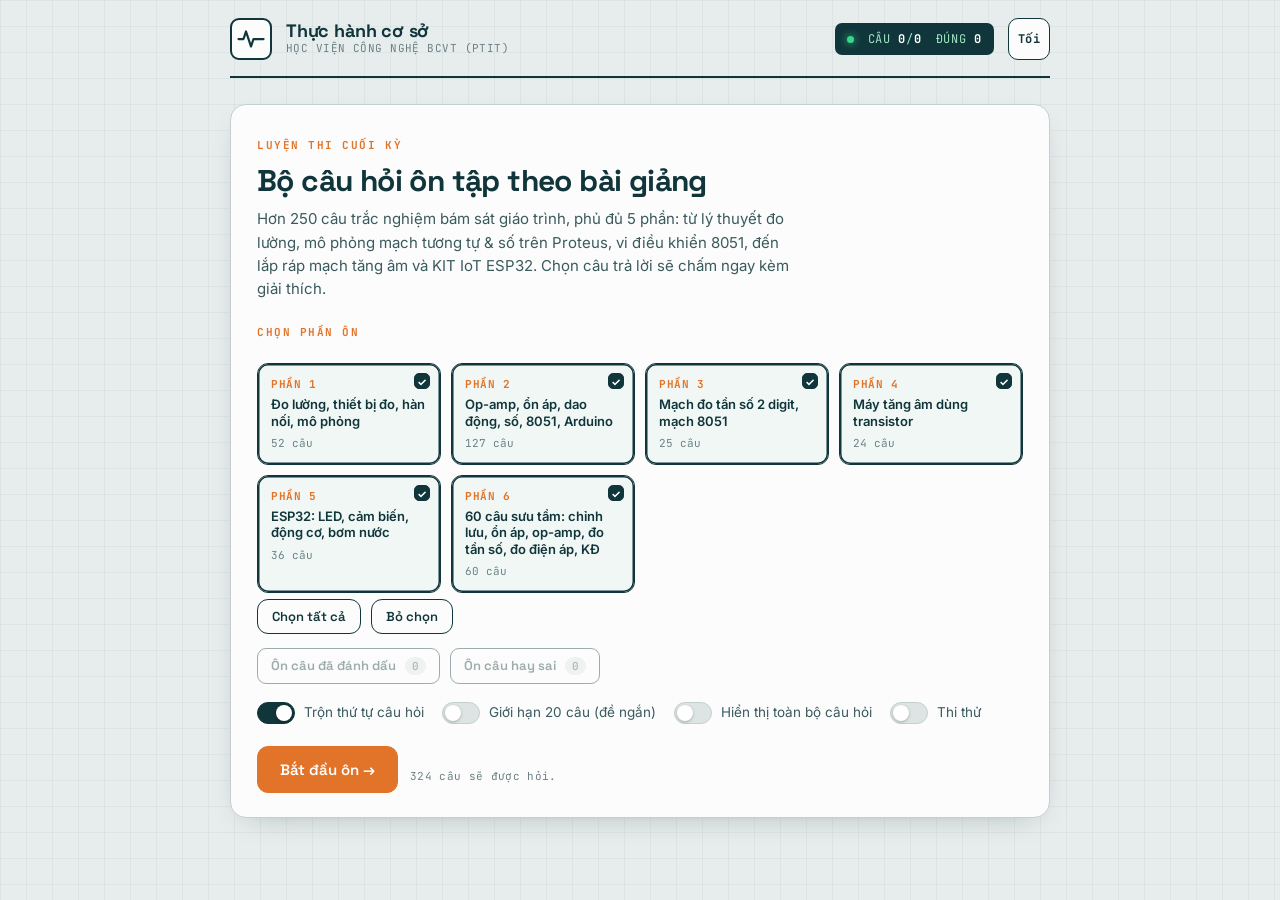
==== commit 7426005e: "update" ====
--- a/index.html
+++ b/index.html
@@ -10,745 +10,7 @@
   <link
     href="https://fonts.googleapis.com/css2?family=Space+Grotesk:wght@500;600;700&family=Inter:wght@400;500;600&family=JetBrains+Mono:wght@500;700&display=swap&subset=vietnamese,latin,latin-ext"
     rel="stylesheet">
-  <style>
-    :root {
-      --paper: #E7ECEC;
-      --paper-2: #dde4e4;
-      --ink: #10353A;
-      --ink-soft: #3a5a5e;
-      --muted: #6c8184;
-      --surface: #fbfcfb;
-      --line: #c4d0d0;
-      --amber: #E2742A;
-      --amber-soft: #fbe9da;
-      --ok: #138a55;
-      --ok-soft: #dbf1e6;
-      --bad: #c93f43;
-      --bad-soft: #fadddd;
-      --shadow: 0 1px 0 #ffffff inset, 0 10px 30px -18px rgba(16, 53, 58, .4);
-    }
-
-    * {
-      box-sizing: border-box;
-      margin: 0;
-      padding: 0
-    }
-
-    html,
-    body {
-      height: 100%
-    }
-
-    body {
-      font-family: 'Inter', system-ui, sans-serif;
-      color: var(--ink);
-      background: var(--paper);
-      background-image:
-        linear-gradient(rgba(16, 53, 58, .045) 1px, transparent 1px),
-        linear-gradient(90deg, rgba(16, 53, 58, .045) 1px, transparent 1px);
-      background-size: 26px 26px;
-      -webkit-font-smoothing: antialiased;
-      line-height: 1.55;
-      padding: 0 18px 60px;
-    }
-
-    .wrap {
-      max-width: 820px;
-      margin: 0 auto
-    }
-
-    /* ---------- top bar ---------- */
-    .bar {
-      display: flex;
-      align-items: center;
-      gap: 14px;
-      padding: 18px 0 16px;
-      border-bottom: 2px solid var(--ink);
-      margin-bottom: 26px;
-      flex-wrap: wrap;
-    }
-
-    .logo {
-      width: 42px;
-      height: 42px;
-      flex: none;
-      border: 2px solid var(--ink);
-      border-radius: 9px;
-      display: grid;
-      place-items: center;
-      background: var(--surface);
-      position: relative;
-      overflow: hidden;
-    }
-
-    .logo svg {
-      width: 30px;
-      height: 30px
-    }
-
-    .brand h1 {
-      font-family: 'Space Grotesk', sans-serif;
-      font-size: 18px;
-      letter-spacing: -.01em;
-      line-height: 1.1
-    }
-
-    .brand p {
-      font-family: 'JetBrains Mono', monospace;
-      font-size: 11px;
-      color: var(--muted);
-      letter-spacing: .04em;
-      text-transform: uppercase
-    }
-
-    .readout {
-      margin-left: auto;
-      font-family: 'JetBrains Mono', monospace;
-      font-size: 12px;
-      background: var(--ink);
-      color: #9fe6c4;
-      padding: 7px 12px;
-      border-radius: 7px;
-      letter-spacing: .06em;
-      display: flex;
-      gap: 14px;
-      align-items: center;
-    }
-
-    .readout b {
-      color: #fff;
-      font-weight: 700
-    }
-
-    .readout .dot {
-      width: 7px;
-      height: 7px;
-      border-radius: 50%;
-      background: #36d98a;
-      box-shadow: 0 0 8px #36d98a
-    }
-
-    /* ---------- panel ---------- */
-    .panel {
-      background: var(--surface);
-      border: 1.5px solid var(--line);
-      border-radius: 16px;
-      box-shadow: var(--shadow);
-      padding: 26px 26px 24px;
-    }
-
-    .eyebrow {
-      font-family: 'JetBrains Mono', monospace;
-      font-size: 11px;
-      letter-spacing: .14em;
-      text-transform: uppercase;
-      color: var(--amber);
-      font-weight: 700
-    }
-
-    /* ---------- start screen ---------- */
-    .hero h2 {
-      font-family: 'Space Grotesk', sans-serif;
-      font-size: 30px;
-      line-height: 1.12;
-      letter-spacing: -.02em;
-      margin: 8px 0 10px
-    }
-
-    .hero p.lead {
-      color: var(--ink-soft);
-      font-size: 15px;
-      max-width: 60ch
-    }
-
-    .parts {
-      display: grid;
-      grid-template-columns: repeat(auto-fit, minmax(150px, 1fr));
-      gap: 10px;
-      margin: 22px 0 6px
-    }
-
-    .pchip {
-      border: 1.5px solid var(--line);
-      border-radius: 11px;
-      padding: 12px 13px;
-      cursor: pointer;
-      background: var(--surface);
-      transition: .15s;
-      position: relative;
-      user-select: none;
-    }
-
-    .pchip:hover {
-      border-color: var(--ink-soft)
-    }
-
-    .pchip.on {
-      border-color: var(--ink);
-      background: #f0f7f5;
-      box-shadow: 0 0 0 1.5px var(--ink) inset
-    }
-
-    .pchip .pn {
-      font-family: 'JetBrains Mono', monospace;
-      font-size: 11px;
-      color: var(--amber);
-      font-weight: 700;
-      letter-spacing: .05em
-    }
-
-    .pchip .pt {
-      font-size: 13px;
-      font-weight: 600;
-      margin-top: 3px;
-      line-height: 1.25
-    }
-
-    .pchip .pc {
-      font-family: 'JetBrains Mono', monospace;
-      font-size: 11px;
-      color: var(--muted);
-      margin-top: 6px
-    }
-
-    .pchip .tick {
-      position: absolute;
-      top: 9px;
-      right: 10px;
-      width: 16px;
-      height: 16px;
-      border-radius: 5px;
-      border: 1.5px solid var(--line);
-      display: grid;
-      place-items: center
-    }
-
-    .pchip.on .tick {
-      background: var(--ink);
-      border-color: var(--ink)
-    }
-
-    .pchip.on .tick:after {
-      content: "✓";
-      color: #fff;
-      font-size: 11px;
-      font-weight: 700
-    }
-
-    .opts-row {
-      display: flex;
-      gap: 18px;
-      flex-wrap: wrap;
-      align-items: center;
-      margin: 18px 0 4px
-    }
-
-    .toggle {
-      display: flex;
-      align-items: center;
-      gap: 9px;
-      cursor: pointer;
-      font-size: 13.5px;
-      color: var(--ink-soft);
-      user-select: none
-    }
-
-    .sw {
-      width: 38px;
-      height: 22px;
-      border-radius: 20px;
-      background: var(--paper-2);
-      border: 1.5px solid var(--line);
-      position: relative;
-      transition: .18s;
-      flex: none
-    }
-
-    .sw:after {
-      content: "";
-      position: absolute;
-      width: 16px;
-      height: 16px;
-      border-radius: 50%;
-      background: #fff;
-      top: 2px;
-      left: 2px;
-      transition: .18s;
-      box-shadow: 0 1px 3px rgba(0, 0, 0, .25)
-    }
-
-    .toggle.on .sw {
-      background: var(--ink);
-      border-color: var(--ink)
-    }
-
-    .toggle.on .sw:after {
-      left: 18px
-    }
-
-    .btn {
-      font-family: 'Space Grotesk', sans-serif;
-      font-weight: 600;
-      font-size: 15px;
-      cursor: pointer;
-      border: 1.5px solid var(--ink);
-      background: var(--ink);
-      color: #fff;
-      border-radius: 11px;
-      padding: 13px 22px;
-      transition: .15s;
-      display: inline-flex;
-      align-items: center;
-      gap: 9px;
-    }
-
-    .btn:hover {
-      background: #0a2a2e
-    }
-
-    .btn:disabled {
-      opacity: .4;
-      cursor: not-allowed
-    }
-
-    .btn.ghost {
-      background: transparent;
-      color: var(--ink)
-    }
-
-    .btn.ghost:hover {
-      background: #eef4f3
-    }
-
-    .btn.amber {
-      background: var(--amber);
-      border-color: var(--amber)
-    }
-
-    .btn.amber:hover {
-      background: #cc6520
-    }
-
-    .btn-row {
-      display: flex;
-      gap: 12px;
-      flex-wrap: wrap;
-      margin-top: 22px
-    }
-
-    /* ---------- quiz ---------- */
-    .qhead {
-      display: flex;
-      align-items: center;
-      gap: 12px;
-      margin-bottom: 8px;
-      flex-wrap: wrap
-    }
-
-    .tag {
-      font-family: 'JetBrains Mono', monospace;
-      font-size: 11px;
-      font-weight: 700;
-      letter-spacing: .05em;
-      padding: 4px 9px;
-      border-radius: 6px;
-      background: var(--amber-soft);
-      color: var(--amber)
-    }
-
-    .qnum {
-      font-family: 'JetBrains Mono', monospace;
-      font-size: 12px;
-      color: var(--muted);
-      letter-spacing: .05em
-    }
-
-    .prog {
-      height: 6px;
-      background: var(--paper-2);
-      border-radius: 6px;
-      overflow: hidden;
-      margin: 0 0 22px;
-      border: 1px solid var(--line)
-    }
-
-    .prog i {
-      display: block;
-      height: 100%;
-      background: var(--amber);
-      transition: width .35s ease
-    }
-
-    .qmeta {
-      font-family: 'JetBrains Mono', monospace;
-      font-size: 11px;
-      letter-spacing: .02em;
-      color: var(--muted);
-      margin: 0 0 14px;
-      display: flex;
-      gap: 8px;
-      align-items: center;
-      flex-wrap: wrap
-    }
-
-    .qmeta .lvl {
-      padding: 2px 8px;
-      border-radius: 5px;
-      font-weight: 700
-    }
-
-    .qmeta .lvl.de {
-      background: var(--ok-soft);
-      color: var(--ok)
-    }
-
-    .qmeta .lvl.tb {
-      background: var(--amber-soft);
-      color: var(--amber)
-    }
-
-    .qmeta .lvl.kho {
-      background: var(--bad-soft);
-      color: var(--bad)
-    }
-
-    .qmeta .sep {
-      color: var(--line)
-    }
-
-    .qtext {
-      font-family: 'Space Grotesk', sans-serif;
-      font-size: 20px;
-      line-height: 1.4;
-      letter-spacing: -.01em;
-      margin-bottom: 20px
-    }
-
-    .sch {
-      width: 100%;
-      max-width: 430px;
-      height: auto;
-      margin: 0 auto 20px;
-      display: block;
-      background: #f9fcfb;
-      border: 1.5px solid var(--line);
-      border-radius: 12px;
-      padding: 12px 10px
-    }
-
-    .sch text {
-      font-family: 'JetBrains Mono', monospace;
-      font-size: 11px;
-      fill: var(--ink-soft)
-    }
-
-    .sch .w {
-      stroke: var(--ink);
-      stroke-width: 2;
-      fill: none;
-      stroke-linecap: round;
-      stroke-linejoin: round
-    }
-
-    .sch .probe {
-      fill: var(--amber);
-      stroke: none
-    }
-
-    .sch .pl {
-      fill: var(--amber);
-      font-weight: 700
-    }
-
-    .sch .nd {
-      fill: var(--ink)
-    }
-
-    .code-box {
-      font-family: 'JetBrains Mono', monospace;
-      font-size: 13px;
-      line-height: 1.55;
-      background: #0f2e32;
-      color: #cfe9df;
-      border-radius: 10px;
-      padding: 14px 16px;
-      margin: 0 0 18px;
-      overflow-x: auto;
-      white-space: pre;
-      border: 1.5px solid #0a2326;
-    }
-
-    .code-box .cm {
-      color: #7fae9b
-    }
-
-    .code-box .hl {
-      color: #ffcf9e;
-      font-weight: 700
-    }
-
-    .opt.mono .otxt {
-      font-family: 'JetBrains Mono', monospace;
-      font-size: 13.5px;
-      white-space: pre-wrap
-    }
-
-    .opt {
-      display: flex;
-      gap: 13px;
-      align-items: flex-start;
-      width: 100%;
-      text-align: left;
-      border: 1.5px solid var(--line);
-      background: var(--surface);
-      border-radius: 12px;
-      padding: 14px 16px;
-      margin-bottom: 11px;
-      cursor: pointer;
-      transition: .13s;
-      font-size: 15px;
-      color: var(--ink);
-    }
-
-    .opt:hover:not(:disabled) {
-      border-color: var(--ink-soft);
-      background: #f4f8f7
-    }
-
-    .opt:disabled {
-      cursor: default
-    }
-
-    .opt .key {
-      font-family: 'JetBrains Mono', monospace;
-      font-weight: 700;
-      font-size: 13px;
-      flex: none;
-      width: 26px;
-      height: 26px;
-      border-radius: 7px;
-      border: 1.5px solid var(--line);
-      display: grid;
-      place-items: center;
-      background: var(--surface);
-      transition: .13s;
-    }
-
-    .opt .otxt {
-      padding-top: 2px
-    }
-
-    .opt.correct {
-      border-color: var(--ok);
-      background: var(--ok-soft)
-    }
-
-    .opt.correct .key {
-      background: var(--ok);
-      border-color: var(--ok);
-      color: #fff
-    }
-
-    .opt.wrong {
-      border-color: var(--bad);
-      background: var(--bad-soft)
-    }
-
-    .opt.wrong .key {
-      background: var(--bad);
-      border-color: var(--bad);
-      color: #fff
-    }
-
-    .opt.dim {
-      opacity: .6
-    }
-
-    .explain {
-      border-left: 3px solid var(--amber);
-      background: #fbf6f1;
-      border-radius: 0 10px 10px 0;
-      padding: 13px 16px;
-      font-size: 14.5px;
-      color: var(--ink-soft);
-      margin: 4px 0 6px;
-      animation: fade .25s ease;
-    }
-
-    .explain b {
-      color: var(--ink);
-      font-weight: 600
-    }
-
-    .verdict {
-      font-family: 'JetBrains Mono', monospace;
-      font-size: 12px;
-      font-weight: 700;
-      letter-spacing: .05em;
-      margin-bottom: 6px;
-      text-transform: uppercase
-    }
-
-    .verdict.ok {
-      color: var(--ok)
-    }
-
-    .verdict.bad {
-      color: var(--bad)
-    }
-
-    @keyframes fade {
-      from {
-        opacity: 0;
-        transform: translateY(4px)
-      }
-
-      to {
-        opacity: 1;
-        transform: none
-      }
-    }
-
-    .qfoot {
-      display: flex;
-      align-items: center;
-      gap: 12px;
-      margin-top: 18px;
-      flex-wrap: wrap
-    }
-
-    .qfoot .sp {
-      margin-left: auto;
-      font-family: 'JetBrains Mono', monospace;
-      font-size: 12px;
-      color: var(--muted)
-    }
-
-    .hint {
-      font-family: 'JetBrains Mono', monospace;
-      font-size: 11px;
-      color: var(--muted);
-      margin-top: 14px;
-      letter-spacing: .03em
-    }
-
-    /* ---------- result ---------- */
-    .score-big {
-      font-family: 'Space Grotesk', sans-serif;
-      font-size: 54px;
-      font-weight: 700;
-      letter-spacing: -.03em;
-      line-height: 1
-    }
-
-    .score-big span {
-      font-size: 26px;
-      color: var(--muted)
-    }
-
-    .bars {
-      margin: 22px 0 4px;
-      display: flex;
-      flex-direction: column;
-      gap: 12px
-    }
-
-    .brow {
-      display: grid;
-      grid-template-columns: 130px 1fr 64px;
-      gap: 12px;
-      align-items: center
-    }
-
-    .brow .bl {
-      font-size: 13px;
-      font-weight: 600
-    }
-
-    .brow .bt {
-      height: 18px;
-      background: var(--paper-2);
-      border-radius: 5px;
-      overflow: hidden;
-      border: 1px solid var(--line)
-    }
-
-    .brow .bt i {
-      display: block;
-      height: 100%;
-      background: var(--ink)
-    }
-
-    .brow .bv {
-      font-family: 'JetBrains Mono', monospace;
-      font-size: 12px;
-      color: var(--muted);
-      text-align: right
-    }
-
-    .divider {
-      height: 1px;
-      background: var(--line);
-      margin: 22px 0
-    }
-
-    @media(max-width:560px) {
-      .hero h2 {
-        font-size: 24px
-      }
-
-      .qtext {
-        font-size: 18px
-      }
-
-      .brow {
-        grid-template-columns: 96px 1fr 54px
-      }
-
-      .readout {
-        font-size: 11px;
-        gap: 10px;
-        padding: 6px 10px
-      }
-    }
-
-    @media(prefers-reduced-motion:reduce) {
-      * {
-        animation: none !important;
-        transition: none !important
-      }
-    }
-
-    /* ---------- browse mode ---------- */
-    .q-card {
-      border: 1.5px solid var(--line);
-      border-radius: 14px;
-      padding: 20px 22px;
-      margin-bottom: 14px;
-      background: var(--surface);
-      transition: border-color .2s;
-    }
-    .q-card.answered-ok { border-color: var(--ok); }
-    .q-card.answered-bad { border-color: var(--bad); }
-    .q-card .cnum {
-      font-family: 'JetBrains Mono', monospace;
-      font-size: 11px;
-      color: var(--muted);
-      letter-spacing: .04em;
-      display: flex;
-      gap: 8px;
-      align-items: center;
-      margin-bottom: 10px;
-    }
-    .q-card .qtext { font-size: 17px; margin-bottom: 14px; }
-    .browse-hd {
-      display: flex;
-      align-items: center;
-      gap: 12px;
-      margin-bottom: 18px;
-      flex-wrap: wrap;
-    }
-  </style>
+  <link rel="stylesheet" href="styles.css">
 </head>
 
 <body>
@@ -766,11 +28,12 @@
         <h1>Thực hành cơ sở</h1>
         <p>Học viện Công nghệ BCVT (PTIT)</p>
       </div>
-      <div class="readout" id="readout" hidden>
-        <span class="dot"></span>
-        <span>CÂU <b id="rqi">0</b>/<b id="rqt">0</b></span>
-        <span>ĐÚNG <b id="rok">0</b></span>
-      </div>
+      <div class="readout" id="readout" hidden>
+        <span class="dot"></span>
+        <span>CÂU <b id="rqi">0</b>/<b id="rqt">0</b></span>
+        <span>ĐÚNG <b id="rok">0</b></span>
+      </div>
+      <button class="theme-btn" id="themeBtn" type="button" title="Đổi giao diện" aria-label="Đổi giao diện">Aa</button>
     </div>
 
     <!-- START -->
@@ -783,10 +46,14 @@
 
       <span class="eyebrow" style="display:block;margin:24px 0 2px">Chọn phần ôn</span>
       <div class="parts" id="parts"></div>
-      <div style="display:flex;gap:10px;margin-top:6px">
-        <button class="btn ghost" id="selAll" style="padding:8px 14px;font-size:13px">Chọn tất cả</button>
-        <button class="btn ghost" id="selNone" style="padding:8px 14px;font-size:13px">Bỏ chọn</button>
-      </div>
+      <div style="display:flex;gap:10px;margin-top:6px">
+        <button class="btn ghost" id="selAll" style="padding:8px 14px;font-size:13px">Chọn tất cả</button>
+        <button class="btn ghost" id="selNone" style="padding:8px 14px;font-size:13px">Bỏ chọn</button>
+      </div>
+      <div class="study-actions">
+        <button class="btn ghost slim" id="markedBtn" type="button">Ôn câu đã đánh dấu <span id="markedCount">0</span></button>
+        <button class="btn ghost slim" id="weakBtn" type="button">Ôn câu hay sai <span id="weakCount">0</span></button>
+      </div>
 
       <div class="opts-row">
         <div class="toggle on" id="tgShuffle">
@@ -795,10 +62,13 @@
         <div class="toggle" id="tgLimit">
           <div class="sw"></div><span>Giới hạn 20 câu (đề ngắn)</span>
         </div>
-        <div class="toggle" id="tgBrowse">
-          <div class="sw"></div><span>Hiển thị toàn bộ câu hỏi</span>
-        </div>
-      </div>
+        <div class="toggle" id="tgBrowse">
+          <div class="sw"></div><span>Hiển thị toàn bộ câu hỏi</span>
+        </div>
+        <div class="toggle" id="tgExam">
+          <div class="sw"></div><span>Thi thử</span>
+        </div>
+      </div>
 
       <div class="btn-row">
         <button class="btn amber" id="startBtn">Bắt đầu ôn →</button>
@@ -817,25 +87,31 @@
       <div class="qtext" id="qtext"></div>
       <div id="qmedia"></div>
       <div id="opts"></div>
-      <div id="feedback"></div>
-      <div class="qfoot">
-        <button class="btn" id="nextBtn" disabled>Câu tiếp →</button>
-        <button class="btn ghost" id="quitBtn">Kết thúc</button>
-        <span class="sp" id="liveScore">0 đúng</span>
-      </div>
-      <div class="hint">Phím tắt: 1–4 hoặc A–D để chọn · Enter để sang câu tiếp</div>
+      <div id="feedback"></div>
+      <div class="qfoot">
+        <button class="btn ghost mark-btn" id="markBtn" type="button">Đánh dấu</button>
+        <button class="btn" id="nextBtn" disabled>Câu tiếp →</button>
+        <button class="btn ghost" id="quitBtn">Kết thúc</button>
+        <span class="sp" id="liveScore">0 đúng</span>
+      </div>
+      <div class="hint">Phím tắt: 1–4 hoặc A–D để chọn · Enter để sang câu tiếp · M để đánh dấu</div>
     </div>
 
     <!-- BROWSE -->
     <div class="panel" id="browse" hidden>
       <div class="prog"><i id="bbar" style="width:0%"></i></div>
-      <div class="browse-hd">
-        <span class="tag">TOÀN BỘ CÂU HỎI</span>
-        <span class="qnum" id="bcount">0 / 0 đã trả lời</span>
-        <button class="btn amber" id="bFinishBtn" style="margin-left:auto">Xem kết quả →</button>
-        <button class="btn ghost" id="bQuitBtn">Kết thúc</button>
-      </div>
-      <div id="browse-list"></div>
+      <div class="browse-hd">
+        <span class="tag">TOÀN BỘ CÂU HỎI</span>
+        <span class="qnum" id="bcount">0 / 0 đã trả lời</span>
+        <button class="btn amber" id="bFinishBtn" style="margin-left:auto">Xem kết quả →</button>
+        <button class="btn ghost" id="bQuitBtn">Kết thúc</button>
+      </div>
+      <div class="browse-tools">
+        <input class="search-input" id="browseSearch" type="search" placeholder="Tìm câu hỏi, đáp án, chủ đề...">
+        <button class="btn ghost slim" id="clearSearchBtn" type="button">Xóa</button>
+      </div>
+      <div class="empty-state" id="browseEmpty" hidden>Không tìm thấy câu phù hợp.</div>
+      <div id="browse-list"></div>
     </div>
 
     <!-- RESULT -->
@@ -858,1035 +134,8 @@
     </div>
   </div>
 
-  <script>
-    /* ===================== QUESTION BANK ===================== */
-    const PARTS = {
-      1: { name: "Phần 1 · Lý thuyết bổ trợ", short: "Đo lường, thiết bị đo, hàn nối, mô phỏng" },
-      2: { name: "Phần 2 · Mô phỏng trên máy tính", short: "Op-amp, ổn áp, dao động, số, 8051, Arduino" },
-      3: { name: "Phần 3 · Lắp ráp breadboard", short: "Mạch đo tần số 2 digit, mạch 8051" },
-      4: { name: "Phần 4 · Lắp ráp mạch in (PCB)", short: "Máy tăng âm dùng transistor" },
-      5: { name: "Phần 5 · KIT Arduino / IoT", short: "ESP32: LED, cảm biến, động cơ, bơm nước" },
-    };
-
-    /* ===================== SCHEMATIC DIAGRAMS (SVG) ===================== */
-    const gnd = (x, y) => `<line class="w" x1="${x}" y1="${y}" x2="${x}" y2="${y + 10}"/>
-<line class="w" x1="${x - 9}" y1="${y + 10}" x2="${x + 9}" y2="${y + 10}"/>
-<line class="w" x1="${x - 5}" y1="${y + 14}" x2="${x + 5}" y2="${y + 14}"/>
-<line class="w" x1="${x - 2}" y1="${y + 18}" x2="${x + 2}" y2="${y + 18}"/>`;
-
-    const DIAGRAMS = {
-      INV: `<svg class="sch" viewBox="0 0 300 170" role="img">
-<polygon class="w" points="148,46 148,124 214,85"/>
-<text x="153" y="68">−</text><text x="153" y="112">+</text>
-<line class="w" x1="20" y1="62" x2="55" y2="62"/>
-<rect class="w" x="55" y="55" width="44" height="14"/><text x="58" y="50">R1 1k</text>
-<line class="w" x1="99" y1="62" x2="122" y2="62"/><line class="w" x1="122" y1="62" x2="148" y2="62"/>
-<circle cx="122" cy="62" r="2.6" class="nd"/>
-<line class="w" x1="122" y1="62" x2="122" y2="30"/><line class="w" x1="122" y1="30" x2="152" y2="30"/>
-<rect class="w" x="152" y="23" width="44" height="14"/><text x="152" y="18">R2 22k</text>
-<line class="w" x1="196" y1="30" x2="244" y2="30"/><line class="w" x1="244" y1="30" x2="244" y2="85"/>
-<line class="w" x1="148" y1="108" x2="122" y2="108"/><line class="w" x1="122" y1="108" x2="122" y2="128"/>
-${gnd(122, 128)}
-<line class="w" x1="214" y1="85" x2="270" y2="85"/><circle cx="244" cy="85" r="2.6" class="nd"/>
-<circle cx="270" cy="85" r="3.6" class="probe"/><text x="248" y="78" class="pl">Vout</text>
-<text x="6" y="58">Vin</text></svg>`,
-
-      NONINV: `<svg class="sch" viewBox="0 0 300 170" role="img">
-<polygon class="w" points="150,46 150,124 216,85"/>
-<text x="155" y="68">−</text><text x="155" y="112">+</text>
-<line class="w" x1="20" y1="108" x2="150" y2="108"/><text x="6" y="104">Vin</text>
-<line class="w" x1="124" y1="62" x2="150" y2="62"/><circle cx="124" cy="62" r="2.6" class="nd"/>
-<line class="w" x1="124" y1="62" x2="124" y2="78"/>
-<rect class="w" x="117" y="78" width="14" height="34"/><text x="92" y="98">R1</text>
-<line class="w" x1="124" y1="112" x2="124" y2="128"/>${gnd(124, 128)}
-<line class="w" x1="124" y1="62" x2="124" y2="30"/><line class="w" x1="124" y1="30" x2="154" y2="30"/>
-<rect class="w" x="154" y="23" width="44" height="14"/><text x="156" y="18">R2 (Rf)</text>
-<line class="w" x1="198" y1="30" x2="246" y2="30"/><line class="w" x1="246" y1="30" x2="246" y2="85"/>
-<line class="w" x1="216" y1="85" x2="272" y2="85"/><circle cx="246" cy="85" r="2.6" class="nd"/>
-<circle cx="272" cy="85" r="3.6" class="probe"/><text x="250" y="78" class="pl">Vout</text></svg>`,
-
-      COMP: `<svg class="sch" viewBox="0 0 300 170" role="img">
-<polygon class="w" points="150,46 150,124 216,85"/>
-<text x="155" y="68">−</text><text x="155" y="112">+</text>
-<line class="w" x1="40" y1="108" x2="150" y2="108"/><text x="10" y="104">Vin</text>
-<line class="w" x1="40" y1="62" x2="150" y2="62"/><text x="6" y="58">Vref</text>
-<line class="w" x1="216" y1="85" x2="272" y2="85"/>
-<circle cx="272" cy="85" r="3.6" class="probe"/><text x="250" y="78" class="pl">Vout</text>
-<text x="58" y="150">(không có hồi tiếp âm)</text></svg>`,
-
-      INTEG: `<svg class="sch" viewBox="0 0 300 170" role="img">
-<polygon class="w" points="150,46 150,124 216,85"/>
-<text x="155" y="68">−</text><text x="155" y="112">+</text>
-<line class="w" x1="20" y1="62" x2="55" y2="62"/><rect class="w" x="55" y="55" width="44" height="14"/>
-<text x="66" y="50">R</text><line class="w" x1="99" y1="62" x2="124" y2="62"/>
-<line class="w" x1="124" y1="62" x2="150" y2="62"/><circle cx="124" cy="62" r="2.6" class="nd"/>
-<line class="w" x1="124" y1="62" x2="124" y2="30"/><line class="w" x1="124" y1="30" x2="160" y2="30"/>
-<line class="w" x1="172" y1="22" x2="172" y2="38"/><line class="w" x1="180" y1="22" x2="180" y2="38"/>
-<text x="166" y="16">C</text>
-<line class="w" x1="160" y1="30" x2="172" y2="30"/><line class="w" x1="180" y1="30" x2="246" y2="30"/>
-<line class="w" x1="246" y1="30" x2="246" y2="85"/>
-<line class="w" x1="150" y1="108" x2="124" y2="108"/><line class="w" x1="124" y1="108" x2="124" y2="128"/>${gnd(124, 128)}
-<line class="w" x1="216" y1="85" x2="272" y2="85"/><circle cx="246" cy="85" r="2.6" class="nd"/>
-<circle cx="272" cy="85" r="3.6" class="probe"/><text x="250" y="78" class="pl">Vout</text>
-<text x="6" y="58">Vin</text></svg>`,
-
-      ZENER: `<svg class="sch" viewBox="0 0 300 170" role="img">
-<line class="w" x1="20" y1="45" x2="60" y2="45"/><text x="6" y="41">Vin</text>
-<rect class="w" x="60" y="38" width="46" height="14"/><text x="64" y="33">Rs</text>
-<line class="w" x1="106" y1="45" x2="170" y2="45"/><circle cx="170" cy="45" r="2.6" class="nd"/>
-<line class="w" x1="170" y1="45" x2="170" y2="70"/>
-<polygon class="w" points="160,92 180,92 170,74"/>
-<line class="w" x1="156" y1="74" x2="184" y2="74"/>
-<line class="w" x1="156" y1="74" x2="150" y2="68"/><line class="w" x1="184" y1="74" x2="190" y2="80"/>
-<line class="w" x1="170" y1="92" x2="170" y2="112"/>${gnd(170, 112)}
-<text x="190" y="88">Dz</text>
-<line class="w" x1="170" y1="45" x2="232" y2="45"/><circle cx="232" cy="45" r="2.6" class="nd"/>
-<line class="w" x1="232" y1="45" x2="232" y2="62"/>
-<rect class="w" x="225" y="62" width="14" height="34"/><text x="244" y="84">RL</text>
-<line class="w" x1="232" y1="96" x2="232" y2="112"/>${gnd(232, 112)}
-<line class="w" x1="232" y1="45" x2="262" y2="45"/><circle cx="262" cy="45" r="3.6" class="probe"/>
-<text x="238" y="38" class="pl">Vout</text></svg>`,
-
-      REG7805: `<svg class="sch" viewBox="0 0 300 170" role="img">
-<line class="w" x1="14" y1="50" x2="70" y2="50"/><text x="2" y="46">Vin</text>
-<circle cx="70" cy="50" r="2.6" class="nd"/>
-<rect class="w" x="110" y="40" width="70" height="40"/><text x="120" y="64">7805</text>
-<text x="84" y="46">IN</text><text x="182" y="46">OUT</text>
-<line class="w" x1="70" y1="50" x2="110" y2="50"/>
-<line class="w" x1="70" y1="50" x2="70" y2="74"/>
-<line class="w" x1="64" y1="74" x2="76" y2="74"/><line class="w" x1="64" y1="80" x2="76" y2="80"/>
-<text x="44" y="100">Cin</text>
-<line class="w" x1="70" y1="84" x2="70" y2="118"/>${gnd(70, 118)}
-<line class="w" x1="145" y1="80" x2="145" y2="118"/>${gnd(145, 118)}<text x="150" y="100">GND</text>
-<line class="w" x1="180" y1="50" x2="232" y2="50"/><circle cx="232" cy="50" r="2.6" class="nd"/>
-<line class="w" x1="232" y1="50" x2="232" y2="74"/>
-<line class="w" x1="226" y1="74" x2="238" y2="74"/><line class="w" x1="226" y1="80" x2="238" y2="80"/>
-<text x="244" y="100">Cout</text>
-<line class="w" x1="232" y1="84" x2="232" y2="118"/>${gnd(232, 118)}
-<line class="w" x1="232" y1="50" x2="270" y2="50"/><circle cx="270" cy="50" r="3.6" class="probe"/>
-<text x="246" y="42" class="pl">+5V</text></svg>`,
-
-      BRIDGE: `<svg class="sch" viewBox="0 0 300 180" role="img">
-<text x="6" y="60">AC</text><line class="w" x1="30" y1="65" x2="30" y2="115"/>
-<line class="w" x1="22" y1="78" x2="22" y2="102"/>
-<line class="w" x1="30" y1="72" x2="100" y2="72"/><line class="w" x1="30" y1="108" x2="100" y2="108"/>
-<circle cx="100" cy="72" r="2.6" class="nd"/><circle cx="100" cy="108" r="2.6" class="nd"/>
-<polygon class="w" points="112,64 124,64 118,52"/><line class="w" x1="111" y1="52" x2="125" y2="52"/>
-<line class="w" x1="100" y1="72" x2="118" y2="72"/><line class="w" x1="118" y1="72" x2="118" y2="64"/>
-<line class="w" x1="118" y1="52" x2="118" y2="40"/>
-<polygon class="w" points="112,116 124,116 118,128"/><line class="w" x1="111" y1="116" x2="125" y2="116"/>
-<line class="w" x1="100" y1="108" x2="118" y2="108"/><line class="w" x1="118" y1="108" x2="118" y2="116"/>
-<line class="w" x1="118" y1="128" x2="118" y2="142"/>
-<text x="56" y="94" class="pl">cầu 4 diode</text>
-<line class="w" x1="118" y1="40" x2="220" y2="40"/><circle cx="118" cy="40" r="2.6" class="nd"/>
-<line class="w" x1="118" y1="142" x2="220" y2="142"/><circle cx="118" cy="142" r="2.6" class="nd"/>
-<line class="w" x1="180" y1="40" x2="180" y2="62"/>
-<line class="w" x1="172" y1="62" x2="188" y2="62"/><line class="w" x1="172" y1="70" x2="188" y2="70"/>
-<text x="192" y="60">C</text><line class="w" x1="180" y1="70" x2="180" y2="142"/><circle cx="180" cy="40" r="2.6" class="nd"/><circle cx="180" cy="142" r="2.6" class="nd"/>
-<line class="w" x1="220" y1="40" x2="220" y2="142"/>
-<rect class="w" x="213" y="78" width="14" height="30"/><text x="232" y="98">RL</text>
-<line class="w" x1="220" y1="40" x2="250" y2="40"/><circle cx="250" cy="40" r="3.6" class="probe"/>
-<text x="224" y="33" class="pl">+DC</text></svg>`,
-
-      A555: `<svg class="sch" viewBox="0 0 300 175" role="img">
-<rect class="w" x="110" y="55" width="80" height="70"/><text x="123" y="95">NE555</text>
-<text x="92" y="44">VCC</text><text x="192" y="95">OUT</text>
-<line class="w" x1="150" y1="20" x2="150" y2="40"/><text x="156" y="28">+VCC</text>
-<line class="w" x1="150" y1="40" x2="150" y2="55"/><circle cx="150" cy="40" r="2.6" class="nd"/>
-<line class="w" x1="150" y1="40" x2="80" y2="40"/><line class="w" x1="80" y1="40" x2="80" y2="56"/>
-<rect class="w" x="73" y="56" width="14" height="26"/><text x="52" y="74">R1</text>
-<line class="w" x1="80" y1="82" x2="80" y2="92"/><circle cx="80" cy="92" r="2.6" class="nd"/>
-<line class="w" x1="80" y1="92" x2="110" y2="92"/>
-<line class="w" x1="80" y1="92" x2="80" y2="100"/><rect class="w" x="73" y="100" width="14" height="26"/><text x="52" y="118">R2</text>
-<line class="w" x1="80" y1="126" x2="80" y2="138"/><circle cx="80" cy="138" r="2.6" class="nd"/>
-<line class="w" x1="80" y1="138" x2="110" y2="138"/><line class="w" x1="110" y1="138" x2="110" y2="120"/>
-<line class="w" x1="80" y1="138" x2="80" y2="148"/>
-<line class="w" x1="72" y1="148" x2="88" y2="148"/><line class="w" x1="72" y1="154" x2="88" y2="154"/><text x="52" y="156">C</text>
-<line class="w" x1="80" y1="154" x2="80" y2="160"/>${gnd(80, 160)}
-<line class="w" x1="190" y1="92" x2="250" y2="92"/><circle cx="250" cy="92" r="3.6" class="probe"/>
-<text x="216" y="85" class="pl">Vout (3)</text></svg>`,
-
-      CLIP: `<svg class="sch" viewBox="0 0 300 165" role="img">
-<line class="w" x1="20" y1="55" x2="55" y2="55"/><text x="6" y="51">Vin</text>
-<rect class="w" x="55" y="48" width="44" height="14"/><text x="68" y="43">R</text>
-<line class="w" x1="99" y1="55" x2="175" y2="55"/><circle cx="160" cy="55" r="2.6" class="nd"/>
-<line class="w" x1="160" y1="55" x2="160" y2="78"/>
-<polygon class="w" points="150,78 170,78 160,96"/><line class="w" x1="150" y1="96" x2="170" y2="96"/>
-<text x="174" y="90">D</text>
-<line class="w" x1="160" y1="96" x2="160" y2="118"/>${gnd(160, 118)}
-<line class="w" x1="175" y1="55" x2="250" y2="55"/><circle cx="250" cy="55" r="3.6" class="probe"/>
-<text x="226" y="48" class="pl">Vout</text></svg>`,
-
-      CE: `<svg class="sch" viewBox="0 0 300 195" role="img">
-<line class="w" x1="40" y1="22" x2="262" y2="22"/><text x="226" y="16">+VCC</text>
-<line class="w" x1="190" y1="22" x2="190" y2="40"/><rect class="w" x="183" y="40" width="14" height="30"/><text x="200" y="60">RC</text>
-<line class="w" x1="190" y1="70" x2="190" y2="92"/><circle cx="190" cy="92" r="2.6" class="nd"/>
-<line class="w" x1="100" y1="22" x2="100" y2="40"/><rect class="w" x="93" y="40" width="14" height="28"/><text x="78" y="36">R1</text>
-<line class="w" x1="100" y1="68" x2="100" y2="92"/><circle cx="100" cy="92" r="2.6" class="nd"/>
-<line class="w" x1="100" y1="92" x2="100" y2="108"/><rect class="w" x="93" y="108" width="14" height="28"/><text x="78" y="150">R2</text>
-<line class="w" x1="100" y1="136" x2="100" y2="160"/>${gnd(100, 160)}
-<circle class="w" cx="150" cy="92" r="20"/>
-<line class="w" x1="140" y1="80" x2="140" y2="104"/>
-<line class="w" x1="100" y1="92" x2="140" y2="92"/>
-<line class="w" x1="140" y1="86" x2="170" y2="68"/><line class="w" x1="170" y1="68" x2="170" y2="40"/><line class="w" x1="170" y1="40" x2="190" y2="40"/>
-<line class="w" x1="140" y1="98" x2="166" y2="114"/>
-<polygon class="nd" points="158,107 166,114 156,113"/>
-<line class="w" x1="166" y1="114" x2="166" y2="148"/>
-<text x="172" y="100">Q</text>
-<circle cx="166" cy="148" r="2.6" class="nd"/>
-<rect class="w" x="159" y="150" width="14" height="26"/><text x="176" y="168">RE</text>
-<line class="w" x1="166" y1="176" x2="166" y2="182"/>${gnd(166, 182)}
-<line class="w" x1="20" y1="92" x2="60" y2="92"/><line class="w" x1="60" y1="86" x2="60" y2="98"/><line class="w" x1="66" y1="86" x2="66" y2="98"/>
-<line class="w" x1="66" y1="92" x2="100" y2="92"/><text x="28" y="86">Vin</text><text x="54" y="112">Cin</text>
-<line class="w" x1="190" y1="92" x2="220" y2="92"/><line class="w" x1="220" y1="86" x2="220" y2="98"/><line class="w" x1="226" y1="86" x2="226" y2="98"/>
-<line class="w" x1="226" y1="92" x2="262" y2="92"/><circle cx="262" cy="92" r="3.6" class="probe"/><text x="236" y="86" class="pl">Vout</text>
-</svg>`,
-
-      DIFF: `<svg class="sch" viewBox="0 0 300 195" role="img">
-<line class="w" x1="40" y1="22" x2="260" y2="22"/><text x="226" y="16">+VCC</text>
-<line class="w" x1="95" y1="22" x2="95" y2="40"/><rect class="w" x="88" y="40" width="14" height="26"/><text x="64" y="58">RC1</text>
-<line class="w" x1="95" y1="66" x2="95" y2="95"/><circle cx="95" cy="78" r="2.6" class="probe"/><text x="68" y="78" class="pl">Vo1</text>
-<line class="w" x1="205" y1="22" x2="205" y2="40"/><rect class="w" x="198" y="40" width="14" height="26"/><text x="216" y="58">RC2</text>
-<line class="w" x1="205" y1="66" x2="205" y2="95"/><circle cx="205" cy="78" r="2.6" class="probe"/><text x="210" y="78" class="pl">Vo2</text>
-<circle class="w" cx="120" cy="102" r="16"/><circle class="w" cx="180" cy="102" r="16"/>
-<line class="w" x1="112" y1="94" x2="112" y2="110"/><line class="w" x1="188" y1="94" x2="188" y2="110"/>
-<line class="w" x1="95" y1="95" x2="112" y2="95"/><line class="w" x1="112" y1="95" x2="112" y2="98"/>
-<line class="w" x1="205" y1="95" x2="188" y2="95"/><line class="w" x1="188" y1="95" x2="188" y2="98"/>
-<line class="w" x1="60" y1="102" x2="112" y2="102"/><text x="36" y="106">V1</text>
-<line class="w" x1="188" y1="102" x2="240" y2="102"/><text x="244" y="106">V2</text>
-<line class="w" x1="112" y1="108" x2="124" y2="120"/><line class="w" x1="188" y1="108" x2="176" y2="120"/>
-<line class="w" x1="124" y1="120" x2="176" y2="120"/><circle cx="150" cy="120" r="2.6" class="nd"/>
-<line class="w" x1="150" y1="120" x2="150" y2="136"/><rect class="w" x="143" y="136" width="14" height="26"/><text x="160" y="154">RE</text>
-<line class="w" x1="150" y1="162" x2="150" y2="172"/><text x="132" y="188">−VEE</text>
-<line class="w" x1="124" y1="172" x2="176" y2="172"/></svg>`,
-
-      DIVIDER: `<svg class="sch" viewBox="0 0 240 175" role="img">
-<line class="w" x1="120" y1="18" x2="120" y2="38"/><text x="100" y="14">+12V</text>
-<rect class="w" x="113" y="38" width="14" height="32"/><text x="132" y="58">R1 2k</text>
-<line class="w" x1="120" y1="70" x2="120" y2="86"/><circle cx="120" cy="86" r="2.6" class="nd"/>
-<line class="w" x1="120" y1="86" x2="165" y2="86"/><circle cx="165" cy="86" r="3.6" class="probe"/><text x="144" y="80" class="pl">Vout</text>
-<line class="w" x1="120" y1="86" x2="120" y2="102"/>
-<rect class="w" x="113" y="102" width="14" height="32"/><text x="132" y="122">R2 1k</text>
-<line class="w" x1="120" y1="134" x2="120" y2="150"/>${gnd(120, 150)}</svg>`,
-
-      SUM: `<svg class="sch" viewBox="0 0 300 175" role="img">
-<polygon class="w" points="150,50 150,128 216,89"/>
-<text x="155" y="72">−</text><text x="155" y="116">+</text>
-<line class="w" x1="18" y1="56" x2="50" y2="56"/><rect class="w" x="50" y="49" width="38" height="14"/><text x="54" y="45">R1</text>
-<line class="w" x1="88" y1="56" x2="124" y2="56"/><text x="4" y="52">V1</text>
-<line class="w" x1="18" y1="80" x2="50" y2="80"/><rect class="w" x="50" y="73" width="38" height="14"/><text x="54" y="100">R2</text>
-<line class="w" x1="88" y1="80" x2="124" y2="80"/><text x="4" y="76">V2</text>
-<line class="w" x1="124" y1="56" x2="124" y2="80"/><line class="w" x1="124" y1="66" x2="150" y2="66"/><circle cx="124" cy="66" r="2.6" class="nd"/>
-<line class="w" x1="124" y1="66" x2="124" y2="36"/><line class="w" x1="124" y1="36" x2="156" y2="36"/>
-<rect class="w" x="156" y="29" width="42" height="14"/><text x="160" y="24">Rf</text>
-<line class="w" x1="198" y1="36" x2="248" y2="36"/><line class="w" x1="248" y1="36" x2="248" y2="89"/>
-<line class="w" x1="150" y1="112" x2="124" y2="112"/><line class="w" x1="124" y1="112" x2="124" y2="130"/>${gnd(124, 130)}
-<line class="w" x1="216" y1="89" x2="272" y2="89"/><circle cx="248" cy="89" r="2.6" class="nd"/>
-<circle cx="272" cy="89" r="3.6" class="probe"/><text x="250" y="82" class="pl">Vout</text></svg>`,
-
-      SUM3: `<svg class="sch" viewBox="0 0 300 190" role="img">
-<polygon class="w" points="178,58 178,132 240,95"/>
-<text x="183" y="80">−</text><text x="183" y="124">+</text>
-<line class="w" x1="16" y1="45" x2="55" y2="45"/><rect class="w" x="55" y="38" width="36" height="14"/><text x="58" y="34">R1 5k</text>
-<line class="w" x1="91" y1="45" x2="148" y2="45"/><text x="2" y="41">2V</text>
-<line class="w" x1="16" y1="80" x2="55" y2="80"/><rect class="w" x="55" y="73" width="36" height="14"/><text x="58" y="69">R3 5k</text>
-<line class="w" x1="91" y1="80" x2="148" y2="80"/><text x="2" y="76">4V</text>
-<line class="w" x1="16" y1="115" x2="55" y2="115"/><rect class="w" x="55" y="108" width="36" height="14"/><text x="58" y="104">R4 5k</text>
-<line class="w" x1="91" y1="115" x2="148" y2="115"/><text x="2" y="111">6V</text>
-<line class="w" x1="148" y1="45" x2="148" y2="115"/><circle cx="148" cy="80" r="2.6" class="nd"/>
-<line class="w" x1="148" y1="80" x2="178" y2="80"/>
-<line class="w" x1="148" y1="45" x2="148" y2="32"/><line class="w" x1="148" y1="32" x2="166" y2="32"/>
-<rect class="w" x="166" y="25" width="42" height="14"/><text x="170" y="20">Rht 5k</text>
-<line class="w" x1="208" y1="32" x2="252" y2="32"/><line class="w" x1="252" y1="32" x2="252" y2="95"/>
-<line class="w" x1="178" y1="118" x2="150" y2="118"/><line class="w" x1="150" y1="118" x2="150" y2="140"/>${gnd(150, 140)}
-<line class="w" x1="240" y1="95" x2="288" y2="95"/><circle cx="252" cy="95" r="2.6" class="nd"/>
-<circle cx="288" cy="95" r="3.6" class="probe"/><text x="262" y="88" class="pl">Vout</text></svg>`,
-
-      SUB: `<svg class="sch" viewBox="0 0 300 175" role="img">
-<polygon class="w" points="150,46 150,124 216,85"/>
-<text x="155" y="68">−</text><text x="155" y="112">+</text>
-<line class="w" x1="18" y1="62" x2="50" y2="62"/><rect class="w" x="50" y="55" width="38" height="14"/><text x="54" y="51">R1</text>
-<line class="w" x1="88" y1="62" x2="124" y2="62"/><circle cx="124" cy="62" r="2.6" class="nd"/><line class="w" x1="124" y1="62" x2="150" y2="62"/>
-<text x="4" y="58">V1</text>
-<line class="w" x1="124" y1="62" x2="124" y2="34"/><line class="w" x1="124" y1="34" x2="156" y2="34"/>
-<rect class="w" x="156" y="27" width="42" height="14"/><text x="160" y="22">Rf</text>
-<line class="w" x1="198" y1="34" x2="246" y2="34"/><line class="w" x1="246" y1="34" x2="246" y2="85"/>
-<line class="w" x1="18" y1="108" x2="50" y2="108"/><rect class="w" x="50" y="101" width="38" height="14"/><text x="54" y="98">R2</text>
-<line class="w" x1="88" y1="108" x2="124" y2="108"/><circle cx="124" cy="108" r="2.6" class="nd"/><line class="w" x1="124" y1="108" x2="150" y2="108"/>
-<text x="4" y="104">V2</text>
-<line class="w" x1="124" y1="108" x2="124" y2="126"/><rect class="w" x="117" y="126" width="14" height="22"/><text x="98" y="142">R3</text>
-<line class="w" x1="124" y1="148" x2="124" y2="156"/>${gnd(124, 156)}
-<line class="w" x1="216" y1="85" x2="272" y2="85"/><circle cx="246" cy="85" r="2.6" class="nd"/>
-<circle cx="272" cy="85" r="3.6" class="probe"/><text x="250" y="78" class="pl">Vout</text></svg>`,
-
-      DIFFR: `<svg class="sch" viewBox="0 0 300 170" role="img">
-<polygon class="w" points="150,46 150,124 216,85"/>
-<text x="155" y="68">−</text><text x="155" y="112">+</text>
-<line class="w" x1="20" y1="62" x2="56" y2="62"/><line class="w" x1="56" y1="55" x2="56" y2="69"/><line class="w" x1="64" y1="55" x2="64" y2="69"/><text x="52" y="48">C</text>
-<line class="w" x1="64" y1="62" x2="124" y2="62"/><circle cx="124" cy="62" r="2.6" class="nd"/><line class="w" x1="124" y1="62" x2="150" y2="62"/>
-<line class="w" x1="124" y1="62" x2="124" y2="30"/><line class="w" x1="124" y1="30" x2="156" y2="30"/>
-<rect class="w" x="156" y="23" width="42" height="14"/><text x="166" y="18">R</text>
-<line class="w" x1="198" y1="30" x2="246" y2="30"/><line class="w" x1="246" y1="30" x2="246" y2="85"/>
-<line class="w" x1="150" y1="108" x2="124" y2="108"/><line class="w" x1="124" y1="108" x2="124" y2="128"/>${gnd(124, 128)}
-<line class="w" x1="216" y1="85" x2="272" y2="85"/><circle cx="246" cy="85" r="2.6" class="nd"/>
-<circle cx="272" cy="85" r="3.6" class="probe"/><text x="250" y="78" class="pl">Vout</text>
-<text x="6" y="58">Vin</text></svg>`,
-
-      HALFW: `<svg class="sch" viewBox="0 0 300 160" role="img">
-<text x="6" y="55">AC</text><line class="w" x1="30" y1="55" x2="30" y2="105"/><line class="w" x1="22" y1="68" x2="22" y2="92"/>
-<line class="w" x1="30" y1="60" x2="80" y2="60"/>
-<polygon class="w" points="80,52 80,68 98,60"/><line class="w" x1="98" y1="52" x2="98" y2="68"/><text x="82" y="46">D</text>
-<line class="w" x1="98" y1="60" x2="170" y2="60"/><circle cx="170" cy="60" r="2.6" class="nd"/>
-<line class="w" x1="170" y1="60" x2="170" y2="76"/><rect class="w" x="163" y="76" width="14" height="34"/><text x="180" y="98">RL</text>
-<line class="w" x1="170" y1="110" x2="170" y2="120"/><line class="w" x1="30" y1="105" x2="170" y2="105"/>
-<line class="w" x1="170" y1="105" x2="170" y2="110"/>
-<line class="w" x1="170" y1="60" x2="220" y2="60"/><circle cx="220" cy="60" r="3.6" class="probe"/><text x="196" y="53" class="pl">Vout</text></svg>`,
-
-      CC: `<svg class="sch" viewBox="0 0 300 185" role="img">
-<line class="w" x1="40" y1="22" x2="262" y2="22"/><text x="226" y="16">+VCC</text>
-<line class="w" x1="150" y1="22" x2="150" y2="60"/>
-<line class="w" x1="100" y1="22" x2="100" y2="40"/><rect class="w" x="93" y="40" width="14" height="26"/><text x="78" y="36">RB</text>
-<line class="w" x1="100" y1="66" x2="100" y2="86"/><circle cx="100" cy="86" r="2.6" class="nd"/>
-<circle class="w" cx="150" cy="86" r="20"/>
-<line class="w" x1="140" y1="74" x2="140" y2="98"/>
-<line class="w" x1="100" y1="86" x2="140" y2="86"/>
-<line class="w" x1="140" y1="80" x2="160" y2="66"/><line class="w" x1="160" y1="66" x2="160" y2="60"/><line class="w" x1="150" y1="60" x2="160" y2="60"/>
-<line class="w" x1="140" y1="92" x2="166" y2="108"/><polygon class="nd" points="158,101 166,108 156,107"/>
-<line class="w" x1="166" y1="108" x2="166" y2="130"/><text x="172" y="94">Q</text>
-<circle cx="166" cy="120" r="2.6" class="nd"/>
-<line class="w" x1="166" y1="130" x2="166" y2="138"/><rect class="w" x="159" y="138" width="14" height="26"/><text x="176" y="156">RE</text>
-<line class="w" x1="166" y1="164" x2="166" y2="172"/>${gnd(166, 172)}
-<line class="w" x1="20" y1="86" x2="60" y2="86"/><line class="w" x1="60" y1="80" x2="60" y2="92"/><line class="w" x1="66" y1="80" x2="66" y2="92"/>
-<line class="w" x1="66" y1="86" x2="100" y2="86"/><text x="28" y="80">Vin</text>
-<line class="w" x1="166" y1="120" x2="200" y2="120"/><line class="w" x1="200" y1="114" x2="200" y2="126"/><line class="w" x1="206" y1="114" x2="206" y2="126"/>
-<line class="w" x1="206" y1="120" x2="262" y2="120"/><circle cx="262" cy="120" r="3.6" class="probe"/><text x="236" y="114" class="pl">Vout</text></svg>`,
-
-      MULTI: `<svg class="sch" viewBox="0 0 300 195" role="img">
-<line class="w" x1="30" y1="20" x2="270" y2="20"/><text x="226" y="14">+VCC</text>
-<line class="w" x1="70" y1="20" x2="70" y2="36"/><rect class="w" x="63" y="36" width="14" height="24"/><text x="40" y="52">RC1</text>
-<line class="w" x1="70" y1="60" x2="70" y2="92"/><circle cx="70" cy="78" r="2.6" class="probe"/><text x="44" y="78" class="pl">Q1c</text>
-<line class="w" x1="120" y1="20" x2="120" y2="36"/><rect class="w" x="113" y="36" width="14" height="24"/><text x="128" y="52">RB1</text>
-<line class="w" x1="120" y1="60" x2="120" y2="92"/>
-<line class="w" x1="180" y1="20" x2="180" y2="36"/><rect class="w" x="173" y="36" width="14" height="24"/><text x="188" y="52">RB2</text>
-<line class="w" x1="180" y1="60" x2="180" y2="92"/>
-<line class="w" x1="230" y1="20" x2="230" y2="36"/><rect class="w" x="223" y="36" width="14" height="24"/><text x="238" y="52">RC2</text>
-<line class="w" x1="230" y1="60" x2="230" y2="92"/><circle cx="230" cy="78" r="2.6" class="probe"/><text x="236" y="78" class="pl">Q2c</text>
-<circle class="w" cx="100" cy="105" r="15"/><circle class="w" cx="200" cy="105" r="15"/>
-<text x="84" y="128">Q1</text><text x="206" y="128">Q2</text>
-<line class="w" x1="93" y1="98" x2="93" y2="112"/><line class="w" x1="207" y1="98" x2="207" y2="112"/>
-<line class="w" x1="70" y1="92" x2="100" y2="92"/><line class="w" x1="100" y1="92" x2="100" y2="98"/>
-<line class="w" x1="230" y1="92" x2="200" y2="92"/><line class="w" x1="200" y1="92" x2="200" y2="98"/>
-<line class="w" x1="120" y1="92" x2="120" y2="105"/><line class="w" x1="120" y1="105" x2="93" y2="105"/>
-<line class="w" x1="180" y1="92" x2="180" y2="105"/><line class="w" x1="180" y1="105" x2="207" y2="105"/>
-<line class="w" x1="93" y1="100" x2="86" y2="115"/><line class="w" x1="207" y1="100" x2="214" y2="115"/>
-<line class="w" x1="86" y1="115" x2="100" y2="115"/><line class="w" x1="200" y1="115" x2="214" y2="115"/>
-<line class="w" x1="100" y1="120" x2="100" y2="160"/><line class="w" x1="200" y1="120" x2="200" y2="160"/>
-<line class="w" x1="100" y1="160" x2="200" y2="160"/><line class="w" x1="150" y1="160" x2="150" y2="172"/>${gnd(150, 172)}
-<text x="50" y="92"> </text></svg>`,
-    };
-
-    const Q = [
-      /* ---------- PHẦN 1 ---------- */
-      { p: 1, q: "Đại lượng nào cho biết mức độ gần đúng giữa giá trị đo được và giá trị đúng của đại lượng cần đo?", o: ["Độ chính xác (accuracy)", "Độ rõ (precision)", "Độ phân giải (resolution)", "Độ nhạy (sensitivity)"], a: 0, e: "Độ chính xác đo độ gần với giá trị đúng. Độ rõ chỉ phản ánh khả năng lặp lại (các lần đo giống nhau), không bảo đảm đúng." },
-      { p: 1, q: "Vôn kế đặt thang 100V, độ chính xác ±4% theo độ lệch toàn thang (FSD), số đọc là 25V. Khoảng sai số tuyệt đối của phép đo là?", o: ["±1V", "±4V", "±10V", "±0,25V"], a: 1, e: "Sai số tính theo % của toàn thang: 4% × 100V = ±4V → giá trị thực nằm trong 21–29V. Đây chính là lý do nên đo gần cuối thang." },
-      { p: 1, q: "Vì sao nên thực hiện phép đo ở giá trị càng gần cuối thang đo càng tốt?", o: ["Để kim quay nhanh hơn", "Để giảm sai số tương đối của phép đo", "Để tăng tuổi thọ đồng hồ", "Để tránh nhiễu điện từ"], a: 1, e: "Sai số được tính theo % của toàn thang (FSD). Đo ở đầu thang khiến sai số tương đối so với số đọc rất lớn (ví dụ ±4% FSD = ±16% khi đọc 25V)." },
-      { p: 1, q: "Độ phân giải (resolution) của một thiết bị đo là gì?", o: ["Giá trị lớn nhất đo được", "Thay đổi nhỏ nhất của đại lượng đo mà thiết bị đáp ứng được", "Sai số trung bình của phép đo", "Tốc độ lấy mẫu của thiết bị"], a: 1, e: "Độ phân giải là vạch chia nhỏ nhất mà thiết bị phân biệt được. Đồng hồ kim 100 vạch ở thang 1mA có độ phân giải 10µA; đồng hồ số là 1 chữ số." },
-      { p: 1, q: "Độ nhạy của một vôn kế thường được biểu diễn theo đơn vị nào?", o: ["V/Hz", "Ω/V", "A/V", "dB/octave"], a: 1, e: "Độ nhạy vôn kế cho theo Ω/V. Vôn kế FSD 50µA có 20kΩ/V, loại FSD 100µA có 10kΩ/V → loại 20kΩ/V nhạy hơn." },
-      { p: 1, q: "Trong hai vôn kế sau, loại nào nhạy hơn (ít ảnh hưởng quá tải hơn)?", o: ["10kΩ/V", "20kΩ/V", "Cả hai như nhau", "Không xác định được"], a: 1, e: "Độ nhạy càng cao (Ω/V lớn) thì trở kháng vào càng lớn → rẽ dòng từ mạch ít hơn → sai số quá tải nhỏ hơn." },
-      { p: 1, q: "Sai số do thị sai (đọc nhầm khi kim nằm giữa hai vạch chia) thuộc loại sai số nào?", o: ["Sai số ngẫu nhiên", "Sai số hệ thống do môi trường", "Sai số thô (do người đọc)", "Sai số lượng tử hóa"], a: 2, e: "Sai số do đọc/thị sai là sai số thô. Đồng hồ số hiển thị bằng chữ số nên không có loại sai số này." },
-      { p: 1, q: "Loại sai số 'có cùng dạng, lặp lại và không đổi' được gọi là?", o: ["Sai số ngẫu nhiên", "Sai số hệ thống", "Sai số thô", "Sai số tuyệt đối"], a: 1, e: "Sai số hệ thống ổn định, có quy luật (do thiết bị đo hoặc do môi trường đo). Sai số ngẫu nhiên thì thay đổi không quy luật." },
-      { p: 1, q: "Cách nào giúp giảm sai số ngẫu nhiên trong phép đo?", o: ["Hiệu chuẩn lại thiết bị", "Tăng số lần đo rồi lấy giá trị trung bình", "Đổi sang thang đo cao hơn", "Dùng que đo tốt hơn"], a: 1, e: "Sai số ngẫu nhiên không khử được bằng hiệu chuẩn; chỉ giảm bằng cách đo nhiều lần và lấy trung bình (suy luận thống kê)." },
-      { p: 1, q: "Nếu điện trở R có sai số ±10% và dòng I có sai số ±5%, thì công suất P = I²R có sai số giới hạn khoảng?", o: ["±10%", "±15%", "±20%", "±25%"], a: 2, e: "Sai số giới hạn cộng dồn: I² đóng góp 5%+5%, cộng R 10% → 5+5+10 = ±20%." },
-      { p: 1, q: "Ưu điểm nổi bật của đồng hồ vạn năng SỐ so với loại chỉ thị kim là?", o: ["Quan sát phóng/nạp tụ tốt hơn", "Trở kháng vào rất cao (~10MΩ) nên ít sai số quá tải", "Đáp ứng nhanh với linh kiện bán dẫn", "Giá thành rẻ hơn"], a: 1, e: "Đồng hồ số có trở kháng vào ~10MΩ, gần như không đổi theo thang đo, nên sai số quá tải không đáng kể. Quan sát tụ/đáp ứng nhanh lại là ưu điểm của đồng hồ kim." },
-      { p: 1, q: "Khi đo dòng điện, đồng hồ phải được mắc như thế nào với mạch?", o: ["Song song với tải", "Nối tiếp với mạch", "Song song với nguồn", "Tùy ý"], a: 1, e: "Đo dòng → mắc nối tiếp (dòng chạy qua đồng hồ). Đo áp → mắc song song. Để nhầm sẽ gây sai hoặc hỏng đồng hồ." },
-      { p: 1, q: "Điều gì xảy ra nếu đặt nhầm đồng hồ ở thang đo dòng điện rồi đi đo điện áp?", o: ["Không sao, chỉ sai số", "Đồng hồ có thể bị hỏng", "Tự động chuyển thang", "Báo giá trị âm"], a: 1, e: "Thang đo dòng có trở kháng rất nhỏ; mắc vào nguồn áp sẽ tạo dòng lớn làm hỏng đồng hồ. Phải chọn đúng chức năng/đại lượng trước khi đo." },
-      { p: 1, q: "Loại đồng hồ nào quan sát được sự phóng/nạp của tụ điện rõ hơn?", o: ["Đồng hồ số", "Đồng hồ chỉ thị kim (tương tự)", "Cả hai như nhau", "Không loại nào"], a: 1, e: "Đại lượng biến thiên chậm như nạp tụ được kim quan sát trực quan; đồng hồ số khó hiển thị quá trình thay đổi chậm này." },
-      { p: 1, q: "Sóng nào của máy phát sóng chức năng thích hợp để kiểm tra độ tuyến tính của mạch khuếch đại?", o: ["Sóng sin", "Sóng vuông", "Sóng tam giác", "Sóng răng cưa"], a: 2, e: "Sóng tam giác có cạnh thẳng; nếu mạch phi tuyến, cạnh sẽ bị méo cong, dễ nhận ra trên máy hiện sóng." },
-      { p: 1, q: "Sóng vuông từ máy phát sóng chức năng thường dùng để kiểm tra điều gì của mạch khuếch đại?", o: ["Hệ số khuếch đại một chiều", "Đáp ứng tần số thấp và cao", "Công suất ra", "Trở kháng vào"], a: 1, e: "Đỉnh xung bị nghiêng → đáp ứng tần thấp kém; cạnh lên/xuống chậm → đáp ứng tần cao kém. Sóng vuông giàu hài nên bộc lộ cả hai." },
-      { p: 1, q: "Hai loại máy hiện sóng cơ bản là?", o: ["Một tia và hai tia", "Tương tự (CRO) và số (DSO)", "Analog và RF", "Để bàn và cầm tay"], a: 1, e: "CRO (ống tia âm cực) là loại tương tự; DSO là máy hiện sóng số có khả năng lưu trữ dạng sóng." },
-      { p: 1, q: "Núm Time/div trên máy hiện sóng dùng để điều chỉnh gì?", o: ["Biên độ theo trục dọc", "Khoảng thời gian trên mỗi vạch chia (gốc thời gian)", "Độ sáng vệt sáng", "Mức kích khởi"], a: 1, e: "Time/div đặt tỉ lệ thời gian trục ngang; Volt/div đặt tỉ lệ biên độ trục dọc." },
-      { p: 1, q: "Máy hiện sóng về cơ bản là thiết bị đo đại lượng nào theo thời gian?", o: ["Dòng điện", "Điện áp", "Công suất", "Điện trở"], a: 1, e: "Máy hiện sóng đo điện áp. Muốn đo dòng/điện trở phải biến đổi chúng thành điện áp (qua điện trở cố định, nguồn dòng…)." },
-      { p: 1, q: "Mẫu hình Lissajous trên máy hiện sóng được dùng để?", o: ["Đo công suất", "So sánh tần số và pha giữa hai tín hiệu", "Hiệu chỉnh độ sáng", "Đo điện trở"], a: 1, e: "Đưa hai tín hiệu vào kênh X và Y, hình Lissajous cho biết tỉ số tần số và độ lệch pha giữa chúng." },
-      { p: 1, q: "SPICE là gì?", o: ["Một loại vi điều khiển", "Phần mềm/thuật toán mô phỏng mạch điện tử", "Chuẩn giao tiếp nối tiếp", "Một họ IC ổn áp"], a: 1, e: "SPICE = Simulation Program with Integrated Circuit Emphasis — nền tảng mô phỏng mạch, cho phép phân tích DC, AC, quá độ…" },
-      { p: 1, q: "Phần mềm mô phỏng và vẽ mạch được dùng xuyên suốt trong giáo trình này là?", o: ["Multisim", "Proteus", "Altium", "LTspice"], a: 1, e: "Giáo trình hướng dẫn mô phỏng trên Proteus Design Suite 8.x, gồm cả vẽ sơ đồ nguyên lý và mô phỏng đồ thị (Graph)." },
-      { p: 1, q: "PCB là viết tắt của?", o: ["Power Control Board", "Printed Circuit Board (mạch in)", "Programmable Chip Block", "Passive Component Bus"], a: 1, e: "PCB = bo mạch in, nơi các đường dẫn đồng được in sẵn để hàn linh kiện." },
-      { p: 1, q: "Đặc điểm của một mối hàn đạt yêu cầu là?", o: ["Thiếc xỉn màu, gồ ghề", "Bóng, ngấu thiếc, dạng hình nón đều", "Nhiều thiếc phủ kín chân", "Mối hàn to và lồi cao"], a: 1, e: "Mối hàn tốt thì bóng, ngấu đều, hình nón ôm chân linh kiện. Mối hàn khô/nguội (xỉn, gồ ghề) dễ gây tiếp xúc kém." },
-      { p: 1, q: "Khi hàn, để mỏ hàn quá nóng hoặc giữ quá lâu sẽ?", o: ["Làm mối hàn đẹp hơn", "Làm hỏng linh kiện hoặc bong đường mạch in", "Tăng độ bám của thiếc", "Không ảnh hưởng gì"], a: 1, e: "Nhiệt quá mức làm chết linh kiện bán dẫn và làm bong/tróc lớp đồng của mạch in. Cần hàn dứt khoát, đủ nhiệt." },
-      { p: 1, q: "Chức năng đo thông mạch của đồng hồ số: khi hai điểm thông nhau thì?", o: ["Hiển thị số lớn", "Đồng hồ phát ra tiếng kêu (beep)", "Báo giá trị âm", "Tắt màn hình"], a: 1, e: "Chế độ đo thông mạch dựa trên thang đo điện trở nhỏ; nếu thông mạch (điện trở ~0) đồng hồ kêu để báo nhanh." },
-      { p: 1, q: "Khi đo điện áp một chiều bằng đồng hồ, que đỏ và que đen cắm vào đâu?", o: ["Đỏ vào COM, đen vào VΩmA", "Đỏ vào VΩmA (cực +), đen vào COM (cực −)", "Cả hai vào COM", "Tùy ý, không quan trọng"], a: 1, e: "Que đỏ cắm lỗ 'VΩmA' nối cực dương, que đen vào 'COM'. Đặt ngược que (với DC) đồng hồ sẽ báo giá trị âm." },
-      { p: 1, q: "Ngưỡng độ nhạy của hệ thống đo ứng với tỉ số tín hiệu trên nhiễu (S/N) bằng?", o: ["10 (20 dB)", "1 (tức 0 dB)", "0,5", "100"], a: 1, e: "Ngưỡng độ nhạy là mức tín hiệu nhỏ nhất phát hiện được, ứng với S/N = 1 hay 0 dB; nhỏ hơn nữa thì tín hiệu chìm trong nhiễu." },
-      { p: 1, q: "Nếu nhiễu có tần số CAO hơn phổ tần của tín hiệu cần đo, ta nên dùng bộ lọc nào để chặn nhiễu?", o: ["Lọc thông cao", "Lọc thông thấp", "Lọc thông dải", "Lọc chặn dải"], a: 1, e: "Nhiễu tần cao hơn tín hiệu → lọc thông thấp cho tín hiệu qua, chặn nhiễu. Ngược lại (nhiễu tần thấp) thì dùng lọc thông cao." },
-
-      /* ---------- PHẦN 2: op-amp / ổn áp / hạn biên / dao động ---------- */
-      { p: 2, q: "IC khuếch đại thuật toán (op-amp) được dùng trong các bài mô phỏng là loại nào?", o: ["LM358", "µA741", "TL072", "LM324"], a: 1, e: "Giáo trình dùng op-amp µA741 (nguồn nuôi ±15V) cho các mạch khuếch đại đảo, không đảo, cộng, trừ, so sánh…" },
-      { p: 2, q: "Hệ số khuếch đại của mạch khuếch đại ĐẢO dùng op-amp lý tưởng là?", o: ["K = 1 + R2/R1", "K = −R2/R1", "K = R1/R2", "K = R1·R2"], a: 1, e: "Mạch đảo: K = −Rf/Rin = −R2/R1. Dấu trừ thể hiện tín hiệu ra ngược pha với vào." },
-      { p: 2, q: "Mạch khuếch đại đảo có R1 = 1kΩ, R2 = 22kΩ thì hệ số khuếch đại bằng?", o: ["−22", "−0,045", "+23", "−21"], a: 0, e: "K = −R2/R1 = −22kΩ/1kΩ = −22 (khuếch đại 22 lần và đảo pha)." },
-      { p: 2, q: "Trong mạch khuếch đại đảo, tín hiệu ra so với tín hiệu vào?", o: ["Đồng pha", "Ngược pha (lệch 180°)", "Lệch pha 90°", "Lệch pha 45°"], a: 1, e: "Tín hiệu đưa vào ngõ đảo (−), nên ngõ ra ngược pha 180° so với ngõ vào." },
-      { p: 2, q: "Hệ số khuếch đại của mạch khuếch đại KHÔNG ĐẢO dùng op-amp là?", o: ["K = −R2/R1", "K = 1 + R2/R1", "K = R2/(R1+R2)", "K = R1/R2"], a: 1, e: "Mạch không đảo: K = 1 + Rf/R1, luôn ≥ 1 và tín hiệu ra đồng pha với vào." },
-      { p: 2, q: "Tín hiệu vào 1V, hệ số khuếch đại đặt K = 20, op-amp µA741 nuôi ±15V. Biên độ ra LỚN NHẤT đo được thực tế là?", o: ["20V", "≈ 15V (bị bão hòa quanh mức nguồn nuôi)", "100V", "1V"], a: 1, e: "Về lý thuyết ra = 20V, nhưng ngõ ra op-amp không thể vượt nguồn nuôi nên bị bão hòa quanh ±13–15V. Đây là giới hạn do nguồn nuôi." },
-      { p: 2, q: "Với op-amp có hồi tiếp âm lý tưởng, điện áp giữa hai đầu vào (+) và (−) gần bằng?", o: ["Bằng nguồn nuôi", "Bằng 0V (đất ảo)", "Bằng điện áp ra", "Không xác định"], a: 1, e: "Hồi tiếp âm giữ chênh lệch hai đầu vào ≈ 0V ('đất ảo'/short ảo). Cùng với trở kháng vào vô hạn, đây là 2 giả thiết nền để phân tích op-amp." },
-      { p: 2, q: "Trở kháng vào và trở kháng ra của op-amp lý tưởng lần lượt là?", o: ["0 và vô cùng", "Vô cùng lớn và ≈ 0", "Bằng nhau", "Đều bằng 0"], a: 1, e: "Op-amp lý tưởng: trở kháng vào vô cùng lớn (không hút dòng vào), trở kháng ra ≈ 0 (giữ vững áp ra)." },
-      { p: 2, q: "Mạch trừ điện áp dùng op-amp còn được gọi là mạch?", o: ["Khuếch đại đệm", "Khuếch đại vi sai", "Tích phân", "So sánh"], a: 1, e: "Mạch trừ khuếch đại hiệu hai điện áp đầu vào → đó là khuếch đại vi sai (differential)." },
-      { p: 2, q: "Mạch so sánh (comparator) dùng op-amp hoạt động ở chế độ?", o: ["Có hồi tiếp âm, ra tuyến tính", "Vòng hở (không hồi tiếp âm), ra bão hòa ±Vsat", "Hồi tiếp dương 100%", "Chế độ tích phân"], a: 1, e: "Comparator chạy vòng hở; hệ số khuếch đại cực lớn khiến ngõ ra bão hòa về +Vsat hoặc −Vsat tùy đầu nào lớn hơn." },
-      { p: 2, q: "Trong mạch TÍCH PHÂN dùng op-amp, phần tử hồi tiếp (nối ngõ ra về ngõ đảo) là?", o: ["Điện trở", "Tụ điện", "Cuộn cảm", "Diode"], a: 1, e: "Tích phân: R ở ngõ vào, C ở nhánh hồi tiếp → Vout = −(1/RC)∫Vin dt. Mạch vi phân thì ngược lại (C vào, R hồi tiếp)." },
-      { p: 2, q: "Mạch trigger Schmitt có đặc điểm gì khác mạch so sánh thường?", o: ["Không có hồi tiếp", "Có trễ (hysteresis) với hai ngưỡng chuyển", "Khuếch đại tuyến tính", "Ra hình sin"], a: 1, e: "Trigger Schmitt dùng hồi tiếp dương tạo hai ngưỡng đóng/cắt khác nhau (trễ) → chống nhiễu, sửa dạng tín hiệu thành xung vuông gọn." },
-      { p: 2, q: "Mạch chỉnh lưu cầu biến đổi điện áp xoay chiều thành một chiều dùng mấy diode?", o: ["1 diode", "2 diode", "4 diode", "6 diode"], a: 2, e: "Chỉnh lưu cầu dùng 4 diode, cho chỉnh lưu cả hai nửa chu kỳ (full-wave)." },
-      { p: 2, q: "Tụ lọc mắc sau mạch chỉnh lưu có tác dụng chính là?", o: ["Tăng điện áp ra", "San phẳng điện áp, giảm độ gợn (ripple)", "Hạ tần số", "Bảo vệ quá dòng"], a: 1, e: "Tụ lọc nạp/xả làm điện áp một chiều bằng phẳng hơn, giảm thành phần gợn sóng còn lại sau chỉnh lưu." },
-      { p: 2, q: "Trong mạch ổn áp dùng diode Zener, diode Zener được phân cực như thế nào?", o: ["Thuận", "Ngược (làm việc ở vùng đánh thủng Zener)", "Không phân cực", "Lúc thuận lúc ngược"], a: 1, e: "Zener làm việc ở vùng đánh thủng ngược, nơi điện áp trên nó gần như cố định (Vz) → giữ ổn định áp ra." },
-      { p: 2, q: "Trong mạch ổn áp Zener cơ bản, điện trở hạn dòng được mắc?", o: ["Song song với Zener", "Nối tiếp với Zener (Zener song song với tải)", "Song song với tải", "Nối tiếp với tải"], a: 1, e: "Điện trở nối tiếp gánh phần áp dư và hạn dòng qua Zener; Zener mắc song song tải để 'ghim' áp ra ≈ Vz." },
-      { p: 2, q: "IC ổn áp LM7805 cho điện áp ra cố định bằng?", o: ["+5V", "−5V", "+12V", "+3,3V"], a: 0, e: "Họ 78xx là ổn áp dương: 7805 → +5V. Hai chữ số cuối là mức áp ra." },
-      { p: 2, q: "IC LM7905 cho điện áp ra bằng?", o: ["+5V", "−5V", "+9V", "−9V"], a: 1, e: "Họ 79xx là ổn áp âm: 7905 → −5V. Thường dùng cặp 7805/7905 để tạo nguồn đối xứng ±5V." },
-      { p: 2, q: "Để IC 78xx ổn áp đúng, điện áp đầu vào phải?", o: ["Bằng đúng điện áp ra", "Lớn hơn áp ra một mức tối thiểu (điện áp rơi dropout)", "Nhỏ hơn áp ra", "Là điện áp xoay chiều"], a: 1, e: "Cần Vin > Vout + dropout (thường ~2–3V) để IC duy trì ổn áp. Nếu Vin tụt quá thấp, áp ra sẽ sụt theo." },
-      { p: 2, q: "Mạch hạn chế biên độ (clipper/limiter) dùng linh kiện chính là?", o: ["Transistor", "Diode", "Tụ điện", "Cuộn cảm"], a: 1, e: "Clipper dùng diode (kết hợp nguồn/điện trở) để cắt bớt phần biên độ vượt ngưỡng của tín hiệu." },
-      { p: 2, q: "Mạch hạn chế HAI PHÍA sẽ cắt phần nào của tín hiệu?", o: ["Chỉ đỉnh dương", "Chỉ đỉnh âm", "Cả đỉnh dương và đỉnh âm vượt ngưỡng", "Phần giữa tín hiệu"], a: 2, e: "Hạn chế hai phía giới hạn cả nửa dương lẫn nửa âm, giữ biên độ trong khoảng [−V, +V] đặt trước." },
-      { p: 2, q: "IC tạo dao động (timer) thông dụng được dùng trong bài tạo dao động là?", o: ["LM393", "NE555", "CD4017", "LM386"], a: 1, e: "NE555 là IC định thời/tạo dao động kinh điển, dùng tạo xung vuông ở chế độ astable (đa hài tự dao động)." },
-      { p: 2, q: "Mạch dao động đa hài (astable) tạo ra tín hiệu gì?", o: ["Một xung duy nhất rồi dừng", "Dãy xung vuông liên tục, không có trạng thái ổn định bền", "Sóng sin thuần", "Điện áp một chiều"], a: 1, e: "Astable không có trạng thái bền nào, liên tục lật giữa hai mức → phát xung vuông tuần hoàn." },
-      { p: 2, q: "Ở mạch NE555 chế độ astable, tần số dao động phụ thuộc vào?", o: ["Chỉ điện áp nguồn", "Các điện trở R và tụ C bên ngoài", "Nhiệt độ môi trường", "Tải đầu ra"], a: 1, e: "f ≈ 1,44 / [(R1 + 2R2)·C]. Thay đổi R, C sẽ đổi tần số và chu kỳ làm việc của xung ra." },
-      { p: 2, q: "Tín hiệu ra của IC NE555 được lấy ở chân số mấy?", o: ["Chân 1", "Chân 3", "Chân 5", "Chân 8"], a: 1, e: "Chân 3 (OUTPUT) là ngõ ra xung của NE555. Chân 1 là GND, chân 8 là VCC." },
-
-      /* ---------- PHẦN 2: transistor / số / 8051 / Arduino ---------- */
-      { p: 2, q: "Mạch khuếch đại mắc EMITTER chung (CE) có đặc điểm gì?", o: ["Khuếch đại cả áp và dòng, đảo pha 180°", "Hệ số áp ≈ 1, không đảo pha", "Chỉ khuếch đại dòng", "Trở kháng vào rất thấp"], a: 0, e: "CE khuếch đại cả áp lẫn dòng (công suất lớn) và đảo pha tín hiệu ra so với vào — cấu hình khuếch đại phổ biến nhất." },
-      { p: 2, q: "Mạch mắc COLLECTOR chung (CC, lặp emitter) thường dùng làm gì?", o: ["Tầng khuếch đại áp lớn", "Tầng đệm (phối hợp trở kháng), hệ số áp ≈ 1", "Mạch dao động", "Mạch so sánh"], a: 1, e: "CC có trở kháng vào cao, trở kháng ra thấp, hệ số áp ≈1, đồng pha → lý tưởng làm tầng đệm/cách ly trở kháng." },
-      { p: 2, q: "Mạch cộng hai số nhị phân 1 bit CÓ tính cả số nhớ vào dùng khối nào?", o: ["Bộ bán cộng (half adder)", "Bộ cộng đầy đủ (full adder)", "Bộ so sánh", "Bộ giải mã"], a: 1, e: "Full adder có 3 ngõ vào (A, B, Cin) và 2 ngõ ra (S, Cout) — xử lý được số nhớ từ bit thấp hơn." },
-      { p: 2, q: "IC giải mã BCD sang LED 7 đoạn (loại anode chung) được dùng trong mạch là?", o: ["74LS47", "74LS90", "74LS08", "74LS00"], a: 0, e: "74LS47 giải mã BCD → 7 đoạn với ngõ ra tích cực mức thấp, phù hợp LED 7 đoạn anode chung." },
-      { p: 2, q: "Mạch phân kênh (DEMUX) thực hiện chức năng gì?", o: ["Gộp nhiều ngõ vào thành 1 ngõ ra", "Đưa 1 ngõ vào tới 1 trong nhiều ngõ ra theo địa chỉ chọn", "Đếm xung", "So sánh hai số"], a: 1, e: "DEMUX phân phối 1 đầu vào ra một trong nhiều đầu ra theo tổ hợp địa chỉ. MUX (hợp kênh) làm điều ngược lại." },
-      { p: 2, q: "Mạch ghi dịch (shift register) có chức năng cơ bản là?", o: ["Cộng hai số", "Dịch dữ liệu qua các tầng theo nhịp xung clock", "Giải mã địa chỉ", "Tạo dao động"], a: 1, e: "Shift register dịch chuyển bit dữ liệu từ tầng này sang tầng kế tiếp mỗi nhịp clock — dùng đổi nối tiếp↔song song, làm trễ…" },
-      { p: 2, q: "Vi điều khiển họ MCS-51 được dùng trong các bài mô phỏng là?", o: ["PIC16F877A", "AT89C51", "ATmega328", "STM32F103"], a: 1, e: "Giáo trình dùng AT89C51 (họ 8051 của Atmel/Intel), biên dịch bằng ASEM-51 trong Proteus." },
-      { p: 2, q: "Thạch anh dùng tạo dao động cho AT89C51 trong mạch đo nhiệt độ là?", o: ["4MHz", "8MHz", "11,0592MHz", "12MHz"], a: 3, e: "Sơ đồ trong bài dùng thạch anh 12MHz (kèm tụ ~22pF/22µF cho mạch reset/dao động) cấp xung nhịp cho 8051." },
-      { p: 2, q: "Cảm biến nhiệt độ giao tiếp 1 dây (1-Wire) dùng trong bài là?", o: ["LM35", "DS18B20", "DHT11", "NTC"], a: 1, e: "DS18B20 là cảm biến nhiệt số, giao tiếp 1-Wire (chỉ 1 chân dữ liệu). Trong bài nối với chân P3.7 của 8051." },
-      { p: 2, q: "Trình biên dịch mã nguồn cho AT89C51 được chọn trong Proteus là?", o: ["Keil C", "ASEM-51", "SDCC", "MPLAB"], a: 1, e: "Bài chọn ASEM-51 làm trình hợp dịch (assembler) cho AT89C51 ngay trong môi trường Proteus." },
-      { p: 2, q: "Trên vi điều khiển 8051, hai chân RXD và TXD (truyền thông nối tiếp) là?", o: ["P1.0 và P1.1", "P3.0 và P3.1", "P2.0 và P2.1", "P0.0 và P0.1"], a: 1, e: "P3.0 = RXD, P3.1 = TXD. Cổng P3 còn kiêm INT0/INT1 (P3.2/P3.3), T0/T1, WR/RD." },
-      { p: 2, q: "Hai chân ngắt ngoài INT0 và INT1 của 8051 nằm ở?", o: ["P3.2 và P3.3", "P3.0 và P3.1", "P1.2 và P1.3", "P2.2 và P2.3"], a: 0, e: "INT0 = P3.2, INT1 = P3.3 — dùng cho ngắt ngoài, ví dụ đếm sự kiện hoặc đo tần số." },
-      { p: 2, q: "IC đệm dòng (Darlington) để điều khiển động cơ bước trong các bài là?", o: ["L298", "ULN2003A", "L7805", "74LS245"], a: 1, e: "ULN2003A là mảng 7 transistor Darlington, đệm dòng cho cuộn dây động cơ bước; tín hiệu điều khiển từ vi điều khiển." },
-      { p: 2, q: "Để đảo chiều và điều khiển động cơ một chiều, mạch dùng IC cầu H nào?", o: ["ULN2003A", "L298", "NE555", "74LS90"], a: 1, e: "L298 là IC cầu H đôi, cho phép đảo chiều và (kết hợp PWM) điều khiển tốc độ động cơ DC, dòng tải khá lớn." },
-      { p: 2, q: "Phương pháp điều khiển TỐC ĐỘ động cơ một chiều dùng trong bài là?", o: ["Thay đổi tần số nguồn", "Điều chế độ rộng xung (PWM)", "Đổi cực tính", "Mắc nối tiếp điện trở"], a: 1, e: "PWM thay đổi tỉ lệ thời gian ON/OFF của xung cấp cho động cơ → thay đổi điện áp trung bình → đổi tốc độ, hiệu suất cao." },
-      { p: 2, q: "Bàn phím ma trận dùng trong bài ghép nối với AT89C51 có kích thước?", o: ["4x4", "4x3", "3x3", "2x2"], a: 1, e: "Bàn phím 4x3 (4 hàng, 3 cột) được quét bằng kỹ thuật quét hàng/cột để nhận biết phím được nhấn." },
-      { p: 2, q: "Cảm biến siêu âm đo khoảng cách dùng trong các bài Arduino là?", o: ["HC-SR501", "SRF-04", "TCS3200", "MQ-2"], a: 1, e: "SRF-04 (SRF04) phát/thu sóng siêu âm, đo thời gian dội để tính khoảng cách — dùng cho bài đo mức nước/bơm tự động." },
-
-      /* ---------- PHẦN 3: breadboard ---------- */
-      { p: 3, q: "Bảng mạch cắm thử nghiệm (breadboard) được dùng để làm gì?", o: ["Hàn cố định linh kiện", "Lắp ráp và thử mạch nhanh mà không cần hàn", "In sơ đồ mạch", "Đo nhiệt độ linh kiện"], a: 1, e: "Breadboard cho phép cắm/rút linh kiện, dây nối để thử nghiệm mạch nhanh, dễ sửa, không cần hàn." },
-      { p: 3, q: "Trên breadboard, các lỗ của đường ray nguồn (hai dải dài ở mép) được nối với nhau theo?", o: ["Theo từng cụm 5 lỗ ngang", "Dọc theo chiều dài của board (thành bus nguồn)", "Không lỗ nào nối nhau", "Theo đường chéo"], a: 1, e: "Hai dải mép (thường đánh dấu +/−) nối thông suốt theo chiều dài, làm bus nguồn; khu giữa nối theo từng cụm 5 lỗ vuông góc với rãnh giữa." },
-      { p: 3, q: "Trong mạch đo tần số 2 digit lắp trên breadboard, IC đếm thập phân được dùng là?", o: ["74LS47", "74LS90", "74LS08", "NE555"], a: 1, e: "74LS90 là bộ đếm thập phân (decade counter, chia 10) — đếm xung rồi đưa qua giải mã 74LS47 ra LED 7 đoạn." },
-      { p: 3, q: "IC 74LS08 trong mạch là loại cổng logic nào?", o: ["Cổng OR", "Cổng AND (4 cổng AND 2 ngõ vào)", "Cổng NOT", "Cổng XOR"], a: 1, e: "74LS08 chứa 4 cổng AND 2 ngõ vào. Trong mạch đo tần số nó đóng vai trò 'cổng' cho xung đi qua trong khoảng thời gian chuẩn." },
-      { p: 3, q: "Khối 'cổng' (gate) trong mạch đo tần số có nhiệm vụ?", o: ["Khuếch đại tín hiệu", "Cho xung cần đo đi qua đúng trong một khoảng thời gian chuẩn (1s)", "Tạo nguồn ổn áp", "Hiển thị kết quả"], a: 1, e: "Đếm số xung lọt qua cổng trong 1 giây chính bằng tần số (Hz). Vì vậy cần xung chuẩn thời gian (gốc thời gian) chính xác." },
-      { p: 3, q: "Khối tạo xung chuẩn (gốc thời gian) trong mạch đo tần số được xây dựng từ IC dao động?", o: ["NE555 (kết hợp mạch chia tần)", "74LS47", "L298", "µA741"], a: 0, e: "NE555 tạo dao động, qua các tầng chia tần để cho xung chuẩn (ví dụ 1Hz) làm cửa thời gian cho phép đo." },
-      { p: 3, q: "Trước khi cấp nguồn cho mạch vừa lắp xong trên breadboard, nên làm gì trước tiên?", o: ["Bật nguồn ngay để kiểm tra", "Kiểm tra (đo nguội) cực tính nguồn và các đường nối", "Tháo bớt linh kiện", "Hàn lại tất cả các chân"], a: 1, e: "Kiểm tra nguội (chưa cấp nguồn): rà cực tính +/−, ngắn mạch, sai chân… để tránh cháy linh kiện khi đóng điện." },
-      { p: 3, q: "Các bài lắp ráp dùng vi điều khiển trong Phần 3 chủ yếu thuộc họ?", o: ["AVR (ATmega)", "PIC", "MCS-8051 (AT89C51)", "ARM Cortex-M"], a: 2, e: "Phần 3 lắp các mạch ứng dụng dùng họ MCS-8051 (AT89C51): phát xung, đo tần số LCD, phát nhạc, điều khiển động cơ, đo nhiệt độ." },
-
-      /* ---------- PHẦN 4: máy tăng âm PCB ---------- */
-      { p: 4, q: "Mạch tăng âm trong Phần 4 được lắp ráp trên?", o: ["Breadboard", "Tấm mạch in (PCB) cho sẵn", "Phần mềm mô phỏng", "Bo test vạn năng"], a: 1, e: "Phần 4 là bài hàn nối, lắp ráp mạch khuếch đại âm tần từ các transistor rời lên tấm mạch in (PCB) có sẵn." },
-      { p: 4, q: "Thứ tự các tầng trong máy tăng âm dùng transistor là?", o: ["Công suất → đệm → tiền khuếch đại", "Tiền khuếch đại → đệm → công suất", "Đệm → công suất → tiền khuếch đại", "Tiền khuếch đại → công suất → đệm"], a: 1, e: "Tín hiệu đi qua: tầng tiền khuếch đại (nhỏ, ít méo) → tầng đệm (phối hợp trở kháng) → tầng công suất (đưa ra loa)." },
-      { p: 4, q: "Tầng tiền khuếch đại trong máy tăng âm của bài được mắc theo kiểu?", o: ["Emitter chung đơn", "Vi sai (differential)", "Collector chung", "Cascode"], a: 1, e: "Tầng tiền khuếch đại mắc kiểu vi sai (differential) — khử trôi điểm công tác và nhiễu đồng pha, khuếch đại tín hiệu hiệu." },
-      { p: 4, q: "Tầng đệm (khuếch đại đệm) giữa tiền khuếch đại và tầng công suất có vai trò?", o: ["Tăng méo tín hiệu", "Phối hợp trở kháng giữa hai tầng", "Tạo dao động", "Ổn áp nguồn"], a: 1, e: "Tầng đệm cách ly và phối hợp trở kháng (ra cao của tiền KĐ với vào thấp của tầng công suất), tránh sụt tín hiệu." },
-      { p: 4, q: "Tầng khuếch đại công suất trong máy tăng âm thường mắc theo kiểu nào để đưa công suất lớn ra loa?", o: ["Vi sai", "Đẩy kéo (push-pull)", "Collector chung đơn", "Base chung"], a: 1, e: "Tầng công suất thường dùng cặp transistor đẩy kéo (push-pull, lớp AB) để cung cấp dòng lớn ra loa với hiệu suất tốt và ít méo." },
-      { p: 4, q: "Khi đo và hiệu chỉnh tầng khuếch đại vi sai, ta quan tâm đến các giá trị nào?", o: ["Tần số dao động", "Điện áp một chiều tại các điểm (điểm làm việc tĩnh)", "Màu sắc LED", "Tốc độ động cơ"], a: 1, e: "Cần đo các điện áp DC (phân cực) tại chân transistor để chỉnh điểm làm việc tĩnh cho đúng trước khi đưa tín hiệu xoay chiều vào." },
-      { p: 4, q: "Đặc tuyến biên-tần (biên độ theo tần số) của một tầng khuếch đại cho biết điều gì?", o: ["Công suất tiêu thụ", "Dải thông / đáp ứng tần số của mạch", "Nhiệt độ làm việc", "Độ bền cơ học"], a: 1, e: "Đặc tuyến biên-tần thể hiện hệ số khuếch đại thay đổi theo tần số → xác định dải thông (băng thông) và tần số cắt của mạch." },
-      { p: 4, q: "Trước khi hàn linh kiện lên mạch in, bước cần làm là?", o: ["Cấp nguồn cho mạch", "Đo thử và kiểm tra linh kiện của mạch", "Gắn loa vào", "Nạp chương trình"], a: 1, e: "Đo kiểm linh kiện (điện trở, tụ, transistor…) trước khi hàn để loại linh kiện hỏng, tránh phải gỡ hàn lại về sau." },
-
-      /* ---------- PHẦN 5: IoT ESP32 ---------- */
-      { p: 5, q: "KIT thí nghiệm IoT trong Phần 5 sử dụng vi điều khiển nào?", o: ["AT89C51", "Arduino UNO (ATmega328)", "ESP32", "PIC16F"], a: 2, e: "Phần 5 thực hành trên KIT IoT dùng Arduino ESP32 (bản WeMos D1 R32) — tích hợp WiFi/Bluetooth, nhiều chân GPIO/ADC/PWM." },
-      { p: 5, q: "Điểm nổi bật của chip ESP32 so với vi điều khiển 8051 là?", o: ["Chạy chậm hơn", "Tích hợp sẵn WiFi và Bluetooth", "Không lập trình được", "Chỉ có 1 chân I/O"], a: 1, e: "ESP32 tích hợp WiFi + Bluetooth cùng CPU 32-bit mạnh, rất hợp ứng dụng IoT (kết nối mạng, đọc cảm biến, điều khiển từ xa)." },
-      { p: 5, q: "Module điều khiển động cơ bước trên KIT IoT dùng IC nào?", o: ["L298", "ULN2003A", "NE555", "µA741"], a: 1, e: "Module động cơ bước trên KIT IoT dùng ULN2003A đệm dòng cho các cuộn dây, nhận tín hiệu điều khiển bước từ ESP32." },
-      { p: 5, q: "Trong bài điều khiển máy bơm nước tự động, đại lượng được cảm biến để quyết định bật/tắt bơm là?", o: ["Nhiệt độ", "Mức nước (đo bằng cảm biến siêu âm)", "Ánh sáng", "Độ ẩm không khí"], a: 1, e: "Cảm biến siêu âm đo khoảng cách tới mặt nước → suy ra mức nước → ESP32 điều khiển bơm bật/tắt tự động theo ngưỡng." },
-      { p: 5, q: "Để điều khiển tốc độ động cơ một chiều trên ESP32, kỹ thuật được dùng là?", o: ["Đổi tần số thạch anh", "Điều chế độ rộng xung (PWM)", "Thay đổi điện trở tải", "Đảo chiều liên tục"], a: 1, e: "ESP32 xuất PWM ra chân điều khiển; thay đổi chu kỳ làm việc (duty) → đổi điện áp trung bình → đổi tốc độ động cơ DC." },
-      { p: 5, q: "Phần mềm/môi trường thường dùng để viết và nạp chương trình cho KIT Arduino ESP32 là?", o: ["ASEM-51", "Arduino IDE (qua cổng USB)", "Proteus", "MATLAB"], a: 1, e: "Code cho ESP32 viết và nạp qua Arduino IDE (ngôn ngữ kiểu C/C++), nạp qua cổng USB của KIT." },
-      { p: 5, q: "Để hiển thị dữ liệu cảm biến tại chỗ trên KIT IoT, bài dùng thiết bị hiển thị nào?", o: ["Máy in", "LCD (ví dụ LCD 16x2)", "Máy hiện sóng", "LED 7 đoạn 4 digit"], a: 1, e: "Dữ liệu cảm biến được hiển thị trên LCD (16x2) ngay trên KIT, hoặc gửi lên máy tính để theo dõi." },
-
-      /* ===== CÂU CÓ SƠ ĐỒ MẠCH — Phần 2 (op-amp) ===== */
-      { p: 2, dia: 'INV', q: "Sơ đồ dưới đây là mạch gì?", o: ["Khuếch đại không đảo", "Khuếch đại đảo", "Mạch so sánh", "Mạch tích phân"], a: 1, e: "Tín hiệu qua R1 vào ngõ đảo (−), R2 hồi tiếp từ ngõ ra về ngõ (−), ngõ (+) nối đất → mạch khuếch đại ĐẢO, K = −R2/R1." },
-      { p: 2, dia: 'INV', q: "Với sơ đồ này (R1 = 1kΩ, R2 = 22kΩ), hệ số khuếch đại bằng?", o: ["−22", "+23", "−0,045", "+22"], a: 0, e: "Mạch đảo: K = −R2/R1 = −22kΩ / 1kΩ = −22." },
-      { p: 2, dia: 'INV', q: "Đặt đầu dò đo tại Vout (điểm cam), tín hiệu ra so với tín hiệu vào sẽ?", o: ["Đồng pha", "Ngược pha 180°", "Lệch pha 90°", "Mất tín hiệu"], a: 1, e: "Mạch khuếch đại đảo cho tín hiệu ra ngược pha 180° so với ngõ vào (tín hiệu vào ngõ −)." },
-      { p: 2, dia: 'INV', q: "Nếu Vin = 0,1V một chiều, điện áp đo tại Vout xấp xỉ?", o: ["−2,2V", "+2,2V", "−0,1V", "−22V"], a: 0, e: "Vout = K·Vin = −22 × 0,1V = −2,2V (dấu trừ vì mạch đảo)." },
-      { p: 2, dia: 'NONINV', q: "Sơ đồ này: Vin vào ngõ (+), R1 nối đất ở ngõ (−), R2 hồi tiếp về ngõ (−). Đây là mạch?", o: ["Khuếch đại đảo", "Khuếch đại không đảo", "Mạch trừ", "Mạch vi phân"], a: 1, e: "Tín hiệu vào ngõ (+) → khuếch đại KHÔNG ĐẢO, K = 1 + R2/R1 (luôn ≥ 1, đồng pha)." },
-      { p: 2, dia: 'NONINV', q: "Mạch không đảo này có R1 = 1kΩ, R2 = 9kΩ. Hệ số khuếch đại bằng?", o: ["9", "10", "−9", "0,9"], a: 1, e: "K = 1 + R2/R1 = 1 + 9k/1k = 10. Mạch không đảo có K ≥ 1." },
-      { p: 2, dia: 'COMP', q: "Op-amp không có hồi tiếp âm, một ngõ nối Vref, một ngõ nối Vin — đây là mạch?", o: ["Khuếch đại đệm", "Mạch so sánh (comparator)", "Mạch cộng", "Mạch lọc"], a: 1, e: "Chạy vòng hở (không hồi tiếp âm), so sánh Vin với Vref → ngõ ra bão hòa +Vsat hoặc −Vsat." },
-      { p: 2, dia: 'COMP', q: "Khi Vin > Vref (Vin đưa vào ngõ +) ở mạch so sánh này, ngõ ra sẽ?", o: ["Bằng Vin", "Bão hòa mức dương (+Vsat)", "Bão hòa mức âm (−Vsat)", "Bằng 0V"], a: 1, e: "Vin vào ngõ (+) lớn hơn Vref → ngõ ra lật lên bão hòa dương +Vsat (gần +nguồn nuôi)." },
-      { p: 2, dia: 'INTEG', q: "Op-amp có R ở ngõ vào và tụ C ở nhánh hồi tiếp — đây là mạch?", o: ["Vi phân", "Tích phân", "So sánh", "Khuếch đại đảo thuần"], a: 1, e: "R vào + C hồi tiếp → mạch TÍCH PHÂN: Vout = −(1/RC)∫Vin dt. (Đổi vai trò C-vào, R-hồi tiếp thì thành vi phân.)" },
-      { p: 2, dia: 'INTEG', q: "Đưa sóng vuông vào mạch tích phân này, dạng sóng đo tại Vout là?", o: ["Sóng vuông", "Sóng tam giác", "Sóng sin", "Xung nhọn"], a: 1, e: "Tích phân của mức hằng (từng nửa chu kỳ sóng vuông) cho đoạn dốc tuyến tính → ra sóng tam giác." },
-
-      /* ===== Phần 2 (ổn áp / chỉnh lưu / dao động / clipper / transistor) ===== */
-      { p: 2, dia: 'ZENER', q: "Sơ đồ dưới đây là mạch gì?", o: ["Mạch khuếch đại", "Mạch ổn áp dùng diode Zener", "Mạch chỉnh lưu", "Mạch dao động"], a: 1, e: "Rs hạn dòng nối tiếp, Dz mắc song song tải và phân cực ngược ở vùng đánh thủng → ổn áp Zener, Vout ≈ Vz." },
-      { p: 2, dia: 'ZENER', q: "Trong mạch này, diode Zener Dz được phân cực như thế nào?", o: ["Thuận", "Ngược (vùng đánh thủng)", "Không phân cực", "Đảo liên tục"], a: 1, e: "Catôt Dz nối về phía dương; Dz làm việc ở vùng đánh thủng ngược, giữ áp trên nó ≈ Vz." },
-      { p: 2, dia: 'ZENER', q: "Điện trở Rs trong mạch ổn áp Zener có vai trò gì?", o: ["Khuếch đại tín hiệu", "Hạn dòng và gánh phần áp dư (Vin − Vz)", "Tạo dao động", "Lọc nhiễu cao tần"], a: 1, e: "Rs nối tiếp hạn chế dòng qua Zener và gánh chênh lệch áp, bảo vệ Zener khỏi quá dòng." },
-      { p: 2, dia: 'ZENER', q: "Nếu Dz là Zener 5,1V, điện áp đo tại Vout xấp xỉ?", o: ["Bằng Vin", "≈ 5,1V", "0V", "Gấp đôi Vin"], a: 1, e: "Khi Zener dẫn ở vùng đánh thủng, áp ra được ghim ≈ Vz = 5,1V, gần như không đổi theo Vin (trong giới hạn cho phép)." },
-      { p: 2, dia: 'REG7805', q: "Sơ đồ dùng IC 3 chân (IN–GND–OUT) kèm 2 tụ lọc — là mạch gì?", o: ["Ổn áp tuyến tính dùng IC 7805", "Khuếch đại công suất", "Dao động 555", "Chỉnh lưu cầu"], a: 0, e: "IC 7805 (IN/GND/OUT) với Cin, Cout → mạch ổn áp tuyến tính cho ra +5V cố định." },
-      { p: 2, dia: 'REG7805', q: "Điện áp đo được ở ngõ ra của mạch này là?", o: ["+12V", "+5V", "−5V", "+3,3V"], a: 1, e: "7805 thuộc họ 78xx (ổn áp dương); hai số cuối '05' → ra +5V." },
-      { p: 2, dia: 'REG7805', q: "Để 7805 ổn áp đúng +5V, điện áp Vin tối thiểu nên khoảng?", o: ["≈ 5V", "≥ ~7V (cao hơn 5V một mức điện áp rơi)", "≤ 3V", "Bằng 0V"], a: 1, e: "Cần Vin > Vout + dropout (~2–3V) → thường ≥ 7V. Vin tụt thấp thì áp ra không giữ được 5V." },
-      { p: 2, dia: 'BRIDGE', q: "Sơ đồ 4 diode mắc kiểu cầu, vào AC, ra có tụ lọc — là mạch gì?", o: ["Mạch chỉnh lưu cầu (AC→DC)", "Mạch nhân áp", "Mạch hạn biên", "Mạch so sánh"], a: 0, e: "4 diode mắc cầu chỉnh lưu cả hai nửa chu kỳ; tụ C san phẳng → biến đổi AC thành DC (ngõ ra +DC)." },
-      { p: 2, dia: 'BRIDGE', q: "Tụ C trong mạch chỉnh lưu cầu này có nhiệm vụ?", o: ["Tăng tần số", "San phẳng điện áp, giảm độ gợn (ripple)", "Hạ điện áp ra", "Đảo pha tín hiệu"], a: 1, e: "Tụ lọc nạp/xả giữ điện áp ra phẳng hơn giữa các đỉnh chỉnh lưu, giảm thành phần gợn sóng." },
-      { p: 2, dia: 'A555', q: "Sơ đồ NE555 với R1, R2, C bên ngoài, lấy tín hiệu ở chân 3 — là mạch gì?", o: ["Mạch ổn áp", "Dao động đa hài tự kích (astable)", "Mạch khuếch đại", "Mạch chỉnh lưu"], a: 1, e: "NE555 mắc kiểu astable (R1, R2, C) tự dao động, phát xung vuông liên tục ở chân OUT (chân 3)." },
-      { p: 2, dia: 'A555', q: "Tín hiệu ra của mạch này đo ở chân số mấy của NE555?", o: ["Chân 1", "Chân 3", "Chân 5", "Chân 8"], a: 1, e: "Chân 3 (OUTPUT) là nơi lấy dãy xung vuông ra. Chân 1 = GND, chân 8 = VCC." },
-      { p: 2, dia: 'A555', q: "Muốn TĂNG tần số xung ra của mạch 555 astable này, ta nên?", o: ["Tăng tụ C", "Giảm R hoặc C (giảm R1, R2 hoặc C)", "Tăng điện áp nguồn", "Tháo chân 3"], a: 1, e: "f ≈ 1,44 / [(R1+2R2)·C]. Giảm R hoặc C làm chu kỳ ngắn lại → tần số tăng. Nguồn nuôi gần như không đổi tần số." },
-      { p: 2, dia: 'CLIP', q: "Sơ đồ có R nối tiếp và một diode nối từ ngõ ra xuống đất — đây là mạch gì?", o: ["Mạch hạn chế biên độ (clipper)", "Mạch khuếch đại", "Mạch dao động", "Mạch ổn áp"], a: 0, e: "Diode dẫn khi tín hiệu vượt ngưỡng, ghim/cắt bớt biên độ → mạch hạn chế biên độ (clipper); R hạn dòng." },
-      { p: 2, dia: 'CE', q: "Sơ đồ transistor: tín hiệu vào cực gốc (B) qua Cin, lấy ra ở cực góp (C) — mạch mắc kiểu?", o: ["Emitter chung (CE)", "Collector chung (CC)", "Base chung (CB)", "Cascode"], a: 0, e: "Vào ở B, ra ở C, E là chân chung → mắc Emitter chung (CE): khuếch đại cả áp và dòng, đảo pha 180°." },
-      { p: 2, dia: 'CE', q: "Cặp R1, R2 trong sơ đồ mạch CE này có chức năng gì?", o: ["Hạn dòng ra loa", "Phân cực (định điểm làm việc tĩnh) cho cực gốc", "Tạo dao động", "Lọc nguồn nuôi"], a: 1, e: "R1, R2 tạo cầu phân áp định điện áp phân cực cực gốc → đặt điểm làm việc tĩnh (Q) cho transistor." },
-
-      /* ===== Phần 1: đo đạc trên sơ đồ + Proteus ===== */
-      { p: 1, dia: 'DIVIDER', q: "Đặt đầu dò vôn kế tại Vout của cầu phân áp này (R1 = 2kΩ, R2 = 1kΩ, nguồn 12V). Số đo là?", o: ["12V", "8V", "4V", "6V"], a: 2, e: "Cầu phân áp: Vout = 12V × R2/(R1+R2) = 12 × 1k/3k = 4V." },
-      { p: 1, q: "Trong Proteus, để chạy mô phỏng đồ thị (Graph), sau khi chọn Graph ta nhấn phím?", o: ["Enter", "Phím cách (Space bar)", "F5", "Esc"], a: 1, e: "Chọn Graph rồi nhấn Space để Proteus thực hiện mô phỏng và vẽ đồ thị." },
-      { p: 1, q: "Trong Proteus, loại đồ thị (Graph) dùng cho mạch điện tử TƯƠNG TỰ là?", o: ["DIGITAL", "ANALOGUE", "MIXED", "TEXT"], a: 1, e: "Mạch tương tự chọn Graph kiểu ANALOGUE; mạch số chọn DIGITAL." },
-      { p: 1, q: "Phép phân tích nào thay đổi một tham số (vd điện trở 1k→10k) để khảo sát/đặc tuyến?", o: ["AC analysis", "DC Sweep (quét một chiều)", "Transient", "Noise"], a: 1, e: "DC Sweep quét một tham số (nguồn hoặc linh kiện) qua một dải giá trị để vẽ đặc tuyến, ví dụ đặc tuyến Vào–Ra." },
-      { p: 1, q: "Để hiển thị dạng tín hiệu tại một điểm trong mạch Proteus lên Graph, ta dùng?", o: ["Một điện trở", "Đầu dò (Probe) gắn vào điểm đo", "Một tụ điện", "Nút Reset"], a: 1, e: "Gắn đầu dò (Probe điện áp/dòng) vào điểm cần đo, rồi kéo–thả đầu dò vào Graph để hiển thị tín hiệu tại đó." },
-      { p: 2, q: "Để vẽ đặc tuyến biên–tần và pha–tần của mạch khuếch đại trong Proteus, dùng phân tích?", o: ["Miền thời gian (Transient)", "Miền tần số (Frequency)", "DC Sweep", "Fourier"], a: 1, e: "Đặc tuyến biên–tần/pha–tần là đáp ứng theo tần số → dùng phân tích Frequency response." },
-      { p: 2, q: "Để quan sát dạng sóng tín hiệu vào/ra theo thời gian (quá độ) trong Proteus, dùng phân tích?", o: ["Frequency", "Transient (quá độ)", "DC operating point", "Noise"], a: 1, e: "Dạng sóng theo thời gian dùng phân tích Transient (đáp ứng quá độ)." },
-      { p: 2, q: "Khi mô phỏng vi điều khiển AT89C51 trong Proteus, mã nguồn được biên dịch bằng?", o: ["GCC", "ASEM-51", "Python", "Arduino IDE"], a: 1, e: "Bài chọn trình hợp dịch ASEM-51 cho AT89C51 ngay trong Proteus để tạo file nạp cho mô phỏng." },
-
-      /* ===== Phần 4: tầng vi sai (có sơ đồ) ===== */
-      { p: 4, dia: 'DIFF', q: "Sơ đồ hai transistor chung chân emitter, hai ngõ vào V1/V2, hai ngõ ra Vo1/Vo2 — là tầng gì?", o: ["Tầng công suất đẩy kéo", "Tầng khuếch đại vi sai (differential)", "Tầng dao động", "Mạch ổn áp"], a: 1, e: "Hai transistor đối xứng chung emitter khuếch đại hiệu hai ngõ vào → tầng khuếch đại vi sai. Đây là tầng tiền khuếch đại của máy tăng âm trong bài." },
-      { p: 4, dia: 'DIFF', q: "Ưu điểm chính của tầng vi sai này trong máy tăng âm là?", o: ["Tạo dao động ổn định", "Khử tín hiệu đồng pha và trôi điểm công tác (drift), khuếch đại tín hiệu hiệu", "Tăng tần số tín hiệu", "Giảm điện áp nguồn"], a: 1, e: "Tầng vi sai khuếch đại hiệu hai ngõ vào và khử thành phần đồng pha (nhiễu, trôi nhiệt) → ổn định, ít méo, lý tưởng cho tầng đầu." },
-      { p: 4, dia: 'DIFF', q: "Khi hiệu chỉnh tầng vi sai, ta đo các điện áp một chiều tại chân transistor nhằm?", o: ["Đặt đúng điểm làm việc tĩnh (phân cực cân bằng hai nhánh)", "Đo tần số dao động", "Đo công suất ra loa", "Kiểm tra màu LED"], a: 0, e: "Đo mức DC tại C, B, E để chỉnh phân cực cân bằng giữa hai nhánh → điểm làm việc tĩnh đúng trước khi đưa tín hiệu xoay chiều vào." },
-
-      /* ===== Phần 5: câu CODE ===== */
-      {
-        p: 5, mono: true, code: `mucnuoc = 330 - (time*346.5*100/1000000/2);  <span class="cm">// bể sâu 330cm</span>
-
-if (mucnuoc &lt; 30)   digitalWrite(pumper, HIGH);  <span class="cm">// bật bơm</span>
-if (mucnuoc &gt; 300)  digitalWrite(pumper, LOW);   <span class="cm">// tắt bơm</span>`, q: "Đây là code thật điều khiển bơm nước (Phần 2/5). Để đổi MỨC NƯỚC nhận diện cho bơm khởi động (bật bơm sớm/muộn hơn), cần sửa chỗ nào?", o: ["Đổi hằng số ngưỡng 30 trong điều kiện (mucnuoc < 30)", "Đổi pumper sang INPUT", "Đổi 346.5 (vận tốc âm) trong công thức", "Xóa dòng Serial.print"], a: 0, e: "Ngưỡng bật bơm là số 30 trong if (mucnuoc < 30). Tăng/giảm số này → đổi mức nước mà bơm bắt đầu chạy. Số 330 là độ sâu bể, 346.5 là vận tốc âm — đổi chúng làm sai phép đo chứ không phải đổi 'ngưỡng' theo ý muốn."
-      },
-      {
-        p: 5, mono: true, code: `mucnuoc = 330 - (time*346.5*100/1000000/2);
-if (mucnuoc &lt; 30)   digitalWrite(pumper, HIGH);
-if (mucnuoc &gt; 300)  digitalWrite(pumper, LOW);`, q: "Trong code bơm nước, 'mucnuoc' được tính bằng 330 trừ đi khoảng cách đo được. Nếu đổi 'mucnuoc < 30' thành 'mucnuoc < 60' thì hệ quả là?", o: ["Bơm khởi động khi mực nước cao hơn (sớm hơn) → bơm chạy thường xuyên hơn", "Bơm không bao giờ chạy", "Cảm biến đo sai khoảng cách", "Bơm chạy chậm lại"], a: 0, e: "Ngưỡng bật tăng từ 30 lên 60cm nghĩa là chỉ cần nước tụt xuống dưới 60cm là đã bật bơm (thay vì phải dưới 30cm) → bơm khởi động sớm hơn, chạy nhiều hơn."
-      },
-      {
-        p: 5, mono: true, code: `<span class="cm">// điều khiển tốc độ động cơ DC trên ESP32</span>
-analogWrite(DC_MOTOR, toc_do);   <span class="cm">// toc_do: 0..255</span>`, q: "Trong code điều khiển tốc độ động cơ một chiều trên ESP32, hàm analogWrite(pin, toc_do) thực chất xuất ra?", o: ["Điện áp analog thật", "Tín hiệu PWM với chu kỳ làm việc theo 'toc_do'", "Tín hiệu UART nối tiếp", "Xung 1Hz cố định"], a: 1, e: "analogWrite tạo tín hiệu PWM; giá trị toc_do (0–255) đặt chu kỳ làm việc → điện áp trung bình → tốc độ động cơ. Tăng toc_do thì động cơ quay nhanh hơn."
-      },
-
-      /* ============ PHẦN 1 — bổ sung ============ */
-      { p: 1, q: "Độ chính xác động (dynamic accuracy) của thiết bị đo liên quan đến?", o: ["Đo đại lượng không đổi", "Đo đại lượng biến thiên theo thời gian", "Đo điện trở", "Đo ở nhiệt độ phòng"], a: 1, e: "Độ chính xác động là độ gần đúng khi đo đại lượng thay đổi theo thời gian (điều kiện làm việc động), gắn với khái niệm thời gian đáp ứng và độ trễ." },
-      { p: 1, q: "Độ trễ (lag) của thiết bị đo là gì?", o: ["Sai số do đọc", "Độ trì hoãn đáp ứng của thiết bị khi đại lượng đo thay đổi", "Độ phân giải thấp", "Nhiễu nguồn"], a: 1, e: "Độ trễ là khoảng thời gian/chậm trễ mà thiết bị mới đáp ứng được thay đổi của đại lượng đo (thời gian đáp ứng)." },
-      { p: 1, q: "Độ mở rộng thang đo được hiểu là?", o: ["Số chữ số hiển thị", "Chênh lệch giữa giá trị lớn nhất và nhỏ nhất của thang đo", "Trở kháng vào", "Độ chính xác"], a: 1, e: "Vd thang ±10V (từ −10V đến +10V) có độ mở rộng 20V; thang 10mA–100mA có độ mở rộng 90mA." },
-      { p: 1, q: "Cơ cấu đo điện động (kiểu kim) bị hạn chế tần số, chỉ đo được tín hiệu đến khoảng?", o: ["100Hz", "1000Hz (1kHz)", "1MHz", "100MHz"], a: 1, e: "Do điện cảm nối tiếp của cơ cấu động, đồng hồ điện động chỉ đo tốt tín hiệu tần số đến ~1000Hz; cao hơn sẽ suy giảm." },
-      { p: 1, q: "Khi nối đất cho nhiều khối mạch để giảm nhiễu, cách nào tốt hơn?", o: ["Nối đất chung một điểm chuỗi nối tiếp", "Nối đất riêng (mỗi khối về một điểm đất chung) tránh dòng đất chạy chung", "Không nối đất", "Nối đất qua tụ"], a: 1, e: "Nối đất riêng từng khối về điểm chung (single-point) tránh dòng đất của khối này gây sụt áp/nhiễu lên khối khác." },
-      { p: 1, q: "Nguồn gây can nhiễu điện từ thường gặp KHÔNG bao gồm?", o: ["Hệ thống đánh lửa, động cơ điện", "Hồ quang điện, đèn huỳnh quang", "Phóng điện hồ quang", "Điện trở thuần cố định trong mạch DC"], a: 3, e: "Nhiễu sinh ra từ đánh lửa, động cơ, hồ quang, đèn huỳnh quang (biến thiên nhanh). Một điện trở thuần trong mạch DC ổn định không phát nhiễu." },
-      { p: 1, q: "Nhựa thông (flux) dùng khi hàn có tác dụng chính là?", o: ["Tăng nhiệt độ mỏ hàn", "Làm sạch và chống ôxy hóa bề mặt, giúp thiếc bám tốt", "Cách điện mối hàn", "Tạo màu cho mối hàn"], a: 1, e: "Flux/nhựa thông tẩy lớp ôxít, giúp thiếc loang đều và bám chắc → mối hàn ngấu, bóng." },
-      { p: 1, q: "Trong SPICE/Proteus, phép phân tích nào thường phải chạy ĐẦU TIÊN trước AC/Transient?", o: ["Fourier", "Điểm làm việc một chiều (DC operating point)", "Noise", "Monte Carlo"], a: 1, e: "SPICE tính điểm làm việc tĩnh DC trước để có nghiệm một chiều, rồi mới phân tích AC/Transient quanh điểm đó." },
-      { p: 1, q: "Chỉ thị '3½ digit' trên đồng hồ số nghĩa là?", o: ["Có 3 chữ số", "Có 3 chữ số đầy đủ và 1 chữ số bán phần (chỉ 0 hoặc 1)", "Có 35 chữ số", "Độ chính xác 3,5%"], a: 1, e: "3½ digit: ba chữ số 0–9 cộng một chữ số cao nhất chỉ hiển thị 0 hoặc 1 (vd đọc tối đa 1999)." },
-      { p: 1, q: "Trên máy hiện sóng, núm Intensity và Focus lần lượt điều chỉnh?", o: ["Biên độ và thời gian", "Độ sáng và độ sắc nét của vệt sáng", "Tần số và pha", "Kênh X và Y"], a: 1, e: "Intensity chỉnh độ sáng vệt; Focus chỉnh độ hội tụ (sắc nét) của vệt sáng trên màn hình." },
-      { p: 1, q: "Máy hiện sóng có thể đo dòng điện bằng cách?", o: ["Đo trực tiếp dòng", "Cho dòng chạy qua một điện trở cố định rồi đo điện áp trên nó", "Dùng nam châm", "Không đo được dòng"], a: 1, e: "Máy hiện sóng đo điện áp; muốn đo dòng phải biến dòng thành áp (qua điện trở shunt) rồi quan sát điện áp đó." },
-      { p: 1, q: "Đồng hồ vạn năng kim có độ nhạy 20kΩ/V. Khi để thang đo điện áp DC 10V, nội trở của nó là?", o: ["20kΩ", "200kΩ", "2kΩ", "10kΩ"], a: 1, e: "Nội trở = độ nhạy × thang đo = 20kΩ/V × 10V = 200kΩ. Thang càng cao nội trở càng lớn (ít ảnh hưởng mạch hơn)." },
-
-      /* ============ PHẦN 2 — sơ đồ mạch mới ============ */
-      { p: 2, dia: 'SUM', q: "Sơ đồ op-amp: V1 qua R1 và V2 qua R2 cùng đổ vào ngõ (−), Rf hồi tiếp. Đây là mạch gì?", o: ["Mạch trừ", "Mạch cộng (đảo)", "Mạch so sánh", "Mạch tích phân"], a: 1, e: "Nhiều ngõ vào qua điện trở cùng đổ vào nút (−) (đất ảo) → mạch CỘNG đảo: Vout = −(Rf/R1·V1 + Rf/R2·V2)." },
-      { p: 2, dia: 'SUM', q: "Với mạch cộng này, nếu R1 = R2 = Rf, thì Vout bằng?", o: ["V1 + V2", "−(V1 + V2)", "V1 − V2", "(V1+V2)/2"], a: 1, e: "Vout = −(Rf/R1·V1 + Rf/R2·V2) = −(V1 + V2) khi các điện trở bằng nhau. Dấu trừ do mạch đảo." },
-      { p: 2, dia: 'SUB', q: "Sơ đồ: V1 vào ngõ (−) qua R1, V2 vào ngõ (+) qua R2 (R3 nối đất). Đây là mạch gì?", o: ["Mạch cộng", "Mạch trừ (khuếch đại vi sai)", "Mạch tích phân", "Mạch dao động"], a: 1, e: "Hai tín hiệu vào hai ngõ khác nhau → mạch TRỪ/khuếch đại vi sai, ngõ ra tỉ lệ với hiệu (V2 − V1)." },
-      { p: 2, dia: 'SUB', q: "Mạch trừ (vi sai) op-amp cho ngõ ra tỉ lệ với?", o: ["Tổng hai điện áp vào", "Hiệu hai điện áp vào", "Tích hai điện áp vào", "Đạo hàm điện áp vào"], a: 1, e: "Với R1=R2, Rf=R3: Vout = (Rf/R1)(V2 − V1) → khuếch đại hiệu hai ngõ vào." },
-      { p: 2, dia: 'DIFFR', q: "Sơ đồ op-amp: tụ C ở ngõ vào (nối tiếp), R ở nhánh hồi tiếp. Đây là mạch gì?", o: ["Tích phân", "Vi phân", "So sánh", "Khuếch đại đảo thuần"], a: 1, e: "C vào + R hồi tiếp → mạch VI PHÂN: Vout = −RC·(dVin/dt). (Ngược với tích phân: R vào, C hồi tiếp.)" },
-      { p: 2, dia: 'DIFFR', q: "Đưa sóng tam giác vào mạch vi phân này, dạng sóng đo ở Vout là?", o: ["Sóng tam giác", "Sóng vuông", "Sóng sin", "Xung kim"], a: 1, e: "Đạo hàm của đoạn dốc tuyến tính (tam giác) là hằng số đổi dấu mỗi nửa chu kỳ → ra sóng vuông." },
-      { p: 2, dia: 'HALFW', q: "Sơ đồ chỉ có 1 diode nối tiếp giữa nguồn AC và tải. Đây là mạch gì?", o: ["Chỉnh lưu nửa chu kỳ", "Chỉnh lưu cầu", "Mạch hạn biên", "Mạch dao động"], a: 0, e: "Một diode chỉ cho dòng qua trong nửa chu kỳ dương → chỉnh lưu NỬA chu kỳ (half-wave). Cầu dùng 4 diode chỉnh cả hai nửa." },
-      { p: 2, dia: 'HALFW', q: "So với chỉnh lưu cầu, chỉnh lưu nửa chu kỳ này có nhược điểm?", o: ["Cần nhiều diode hơn", "Độ gợn lớn, hiệu suất thấp (mất nửa chu kỳ)", "Điện áp ra âm", "Không chỉnh lưu được"], a: 1, e: "Chỉ tận dụng nửa chu kỳ → điện áp ra gợn nhiều, hiệu suất thấp hơn chỉnh lưu cầu (toàn chu kỳ)." },
-      { p: 2, dia: 'CC', q: "Sơ đồ transistor: tín hiệu vào cực gốc (B), lấy ra ở cực phát (E) trên RE. Mạch mắc kiểu?", o: ["Emitter chung (CE)", "Collector chung (CC) — lặp emitter", "Base chung (CB)", "Vi sai"], a: 1, e: "Vào B, ra E, C nối VCC (chung về tín hiệu) → Collector chung (lặp emitter): hệ số áp ≈ 1, đồng pha, trở kháng vào cao – ra thấp." },
-      { p: 2, dia: 'CC', q: "Mạch lặp emitter (CC) này thường dùng để làm gì trong máy tăng âm?", o: ["Khuếch đại điện áp lớn", "Tầng đệm/phối hợp trở kháng (đưa tín hiệu ra tải mà không sụt)", "Tạo dao động", "Hạn biên"], a: 1, e: "Trở kháng vào cao, ra thấp, hệ số áp ≈1 → lý tưởng làm tầng đệm, cách ly và phối hợp trở kháng giữa các tầng." },
-      { p: 2, dia: 'MULTI', q: "Sơ đồ hai transistor Q1, Q2 mắc đối xứng, hồi tiếp chéo qua tụ giữa cực góp và cực gốc. Đây là mạch gì?", o: ["Khuếch đại vi sai", "Mạch dao động đa hài (astable multivibrator)", "Mạch ổn áp", "Mạch chỉnh lưu"], a: 1, e: "Hai transistor lật trạng thái luân phiên nhờ hồi tiếp chéo qua tụ → mạch dao động đa hài, tự phát xung vuông ở hai cực góp." },
-      { p: 2, dia: 'MULTI', q: "Chu kỳ dao động của mạch đa hài dùng transistor này phụ thuộc chủ yếu vào?", o: ["Hệ số khuếch đại transistor", "Các điện trở và tụ định thời (RC)", "Điện áp ngõ vào", "Tải đầu ra"], a: 1, e: "Thời gian nạp/xả của các tụ qua điện trở base (hằng số RC) quyết định chu kỳ/tần số xung của mạch đa hài." },
-      { p: 2, dia: 'COMP', q: "Để biến mạch so sánh thành mạch có TRỄ (chống nhiễu lật mức), ta thêm?", o: ["Tụ ở ngõ vào", "Hồi tiếp dương (tạo trigger Schmitt)", "Điện trở nối đất", "Diode"], a: 1, e: "Thêm hồi tiếp dương tạo hai ngưỡng đóng/cắt khác nhau (hysteresis) → mạch trigger Schmitt, không bị lật liên tục do nhiễu." },
-
-      /* ============ PHẦN 2 — câu hỏi phụ sau mô phỏng ============ */
-      { p: 2, dia: 'INV', q: "Khi tăng biên độ tín hiệu vào quá lớn, dạng sóng ra của mạch khuếch đại op-amp sẽ?", o: ["Vẫn hình sin hoàn hảo", "Bị cắt phẳng đỉnh (xén/bão hòa) ở mức gần nguồn nuôi", "To dần vô hạn", "Biến mất"], a: 1, e: "Ngõ ra không vượt được nguồn nuôi nên khi tích K·Vin vượt mức bão hòa, đỉnh sóng bị cắt phẳng (clipping) ≈ ±(nguồn nuôi − vài V)." },
-      { p: 2, q: "Mạch khuếch đại op-amp dòng ra nhỏ. Muốn TĂNG dòng ra (công suất) cho tải, ta nên?", o: ["Tăng nguồn nuôi", "Thêm tầng đệm/đẩy kéo bằng transistor ở ngõ ra", "Giảm điện trở hồi tiếp", "Tăng tần số"], a: 1, e: "Op-amp thường yếu dòng; mắc thêm tầng đệm transistor (vd lặp emitter/đẩy kéo) ở ngõ ra để cấp dòng lớn cho tải." },
-      { p: 2, q: "Với mạch cộng đảo op-amp, công thức điện áp ra là?", o: ["Vout = (Rf/R1)V1 + (Rf/R2)V2", "Vout = −(Rf/R1·V1 + Rf/R2·V2)", "Vout = V1 − V2", "Vout = −(1/RC)∫Vin dt"], a: 1, e: "Mạch cộng đảo: mỗi ngõ vào được khuếch đại theo Rf/Rn rồi cộng lại và đảo dấu → Vout = −(Rf/R1·V1 + Rf/R2·V2)." },
-      { p: 2, q: "Mạch dao động NE555 astable có R1 = 10kΩ, R2 = 10kΩ, C = 10µF. Tần số xung ra xấp xỉ?", o: ["≈ 4,8 Hz", "≈ 480 Hz", "≈ 48 kHz", "≈ 0,48 Hz"], a: 0, e: "f ≈ 1,44/[(R1+2R2)C] = 1,44/[(10k+20k)·10µF] = 1,44/0,3 ≈ 4,8 Hz." },
-      { p: 2, q: "Trong mạch mắc E chung (CE), pha của tín hiệu trên cực góp (C) so với tín hiệu vào cực gốc (B)?", o: ["Đồng pha", "Ngược pha 180°", "Lệch 90°", "Lệch 45°"], a: 1, e: "Mạch CE đảo pha: khi áp base tăng, dòng collector tăng, áp tại collector (qua RC) giảm → ngược pha 180°." },
-      { p: 2, q: "Ở mạch khuếch đại vi sai, thay đổi tụ C trên đường hồi tiếp/ghép tầng sẽ làm thay đổi?", o: ["Điểm làm việc tĩnh", "Đặc tuyến đáp ứng theo tần số (dải thông)", "Cực tính nguồn", "Số transistor"], a: 1, e: "Tụ ghép/hồi tiếp quyết định tần số cắt → đổi giá trị tụ làm dịch đặc tuyến biên–tần (dải thông) của mạch." },
-      { p: 2, q: "Đặc tuyến PHA–TẦN của mạch khuếch đại cho biết?", o: ["Biên độ ra theo thời gian", "Độ lệch pha giữa ra và vào thay đổi theo tần số", "Công suất tiêu thụ", "Nhiệt độ"], a: 1, e: "Đặc tuyến pha–tần biểu diễn góc lệch pha ngõ ra so với ngõ vào ứng với từng tần số tín hiệu." },
-
-      /* ============ PHẦN 2 — mạch tổ hợp & dãy ============ */
-      { p: 2, q: "Bộ BÁN CỘNG (half adder) khác bộ cộng đầy đủ (full adder) ở chỗ?", o: ["Half adder có thêm số nhớ vào (Cin)", "Half adder KHÔNG có ngõ số nhớ vào, chỉ cộng 2 bit", "Half adder cộng 3 bit", "Không khác gì"], a: 1, e: "Half adder cộng 2 bit (A, B) cho S và Cout, không có Cin. Full adder có thêm Cin (3 ngõ vào) để nối tầng." },
-      { p: 2, q: "Mạch hợp kênh (MUX) thực hiện chức năng?", o: ["Chọn 1 trong nhiều ngõ vào đưa tới 1 ngõ ra theo địa chỉ", "Phân 1 ngõ vào ra nhiều ngõ ra", "Đếm xung", "Cộng nhị phân"], a: 0, e: "MUX (multiplexer) chọn một trong nhiều ngõ vào theo tổ hợp địa chỉ, đưa ra một ngõ ra. DEMUX làm ngược lại." },
-      { p: 2, q: "IC 74LS47 nhận mã BCD và xuất ra mã điều khiển LED 7 đoạn loại?", o: ["Catôt chung, tích cực cao", "Anôt chung, tích cực mức thấp", "Ma trận điểm", "RGB"], a: 1, e: "74LS47 có ngõ ra tích cực mức thấp (kéo xuống 0 để bật đoạn), phù hợp LED 7 đoạn ANÔT chung." },
-      { p: 2, q: "IC 74LS90 là bộ đếm có thể chia theo các mod nào?", o: ["Chỉ mod-10", "Mod-2, mod-5 và mod-10", "Chỉ mod-16", "Mod-12"], a: 1, e: "74LS90 gồm bộ chia 2 và bộ chia 5 độc lập; ghép lại cho mod-2, mod-5 hoặc mod-10 (đếm thập phân)." },
-      { p: 2, q: "Mạch ghi dịch (shift register) 8 bit nối tiếp vào trong bài có thể dùng IC?", o: ["74LS47", "74LS164", "74LS90", "74LS08"], a: 1, e: "74LS164 là thanh ghi dịch 8 bit, vào nối tiếp – ra song song. (74LS95 là loại 4 bit vào/ra nối tiếp/song song, dịch trái/phải.)" },
-      { p: 2, q: "Mạch chia tần dùng flip-flop: một FF kiểu T (hoặc D hồi tiếp) chia tần số cho?", o: ["Chia 1", "Chia 2", "Chia 4", "Chia 10"], a: 1, e: "Mỗi flip-flop lật trạng thái sau mỗi xung → ngõ ra có tần số bằng một nửa → chia 2. Ghép n FF chia 2ⁿ." },
-      { p: 2, q: "Mạch giải mã (decoder) 3 sang 8 có bao nhiêu ngõ ra tích cực tại một thời điểm?", o: ["8 ngõ", "Đúng 1 ngõ (theo tổ hợp 3 bit địa chỉ)", "2 ngõ", "0 ngõ"], a: 1, e: "Decoder kích hoạt đúng một ngõ ra ứng với mỗi tổ hợp đầu vào; 3 bit địa chỉ → chọn 1 trong 8 ngõ ra." },
-
-      /* ============ PHẦN 2 — CODE 8051 ============ */
-      {
-        p: 2, mono: true, code: `TMR0:  MOV  TH0,#swpH
-       MOV  TL0,#swpL
-       CPL  21H        <span class="cm">; đảo bit</span>
-       RETI`, q: "Đoạn ngắt Timer0 của mạch phát xung vuông (8051). Lệnh CPL 21H làm gì để tạo ra xung?", o: ["Xóa bit 21H về 0", "ĐẢO (lật) bit 21H mỗi lần ngắt → mức ra lật → tạo xung vuông", "Cộng 1 vào 21H", "Đặt bit 21H lên 1"], a: 1, e: "CPL = complement (đảo bit). Mỗi lần Timer0 tràn gọi ngắt, bit 21H bị lật 0↔1; đưa bit này ra chân → tín hiệu vuông tuần hoàn."
-      },
-      {
-        p: 2, mono: true, code: `MOV  TH0,#swpH   <span class="cm">; nạp lại giá trị đếm</span>
-MOV  TL0,#swpL`, q: "Trong mạch phát xung 8051, muốn THAY ĐỔI tần số xung vuông ra, ta sửa?", o: ["Giá trị nạp lại bộ định thời swpH/swpL (TH0/TL0)", "Lệnh RETI", "Tên nhãn TMR0", "Chỉ thị END"], a: 0, e: "Tần số do chu kỳ tràn của Timer quyết định; chu kỳ ấy phụ thuộc giá trị nạp lại TH0/TL0 (swpH/swpL). Đổi giá trị này → đổi tần số xung."
-      },
-      {
-        p: 2, mono: true, code: `void demXung() interrupt 0 { count++; }
-void time() interrupt 3 {
-  t++;
-  if(t &gt;= 1000) { f = count; count = 0; t = 0; }
-}`, q: "Đoạn code đếm tần số (8051). Vì sao gán f = count khi t đạt 1000?", o: ["Vì 1000 là số chân của IC", "Vì sau ~1000 lần ngắt timer ≈ 1 giây, số xung đếm được (count) chính bằng tần số (Hz)", "Vì f phải bằng 1000", "Vì count luôn = 1000"], a: 1, e: "interrupt 0 (ngắt ngoài) đếm mỗi xung vào (count++). interrupt 3 (Timer1) đếm thời gian; khi đủ ~1 giây (t≥1000), số xung đếm trong 1s = tần số → gán f = count rồi reset."
-      },
-      {
-        p: 2, mono: true, code: `char so[10] = {0xC0,0xF9,0xA4,0xB0,0x99,
-               0x92,0x82,0xF8,0x80,0x90};
-P0 = so[chuc];   <span class="cm">// xuất số ra LED 7 đoạn</span>`, q: "Mảng so[10] trong code hiển thị LED 7 đoạn chứa gì?", o: ["Giá trị điện áp", "Mã 7 đoạn cho các chữ số 0–9 (loại anôt chung, tích cực mức thấp)", "Địa chỉ ô nhớ", "Hệ số khuếch đại"], a: 1, e: "Mỗi phần tử là mã bật/tắt 7 đoạn cho một chữ số. 0xC0 = số 0 (anôt chung: bit 0 bật đoạn). P0 = so[chuc] xuất mã của chữ số hàng chục ra cổng P0."
-      },
-      {
-        p: 2, mono: true, code: `IT0 = 1;   <span class="cm">// cấu hình ngắt ngoài 0</span>
-EX0 = 1;
-EA  = 1;`, q: "Trong code 8051, lệnh IT0 = 1; thiết lập ngắt ngoài 0 kích theo?", o: ["Mức cao", "Sườn xuống (sườn âm)", "Sườn lên", "Mức thấp"], a: 1, e: "IT0 = 1 đặt ngắt ngoài 0 kích theo SƯỜN ÂM (cạnh xuống). EX0 = 1 cho phép ngắt ngoài 0; EA = 1 cho phép ngắt toàn cục."
-      },
-      {
-        p: 2, mono: true, code: `PWM = 1;  delay(speed);
-PWM = 0;  delay(500 - speed);`, q: "Đoạn tạo PWM điều khiển động cơ (8051). Tăng biến 'speed' (thời gian PWM ở mức 1) sẽ?", o: ["Không đổi gì", "Tăng chu kỳ làm việc (duty) → điện áp trung bình tăng → động cơ nhanh hơn", "Đảo chiều động cơ", "Tắt động cơ"], a: 1, e: "speed là thời gian mức cao, (500−speed) là thời gian mức thấp; tổng chu kỳ ≈ 500. Tăng speed → tỉ lệ ON lớn hơn → áp trung bình cao hơn → động cơ quay nhanh hơn."
-      },
-      {
-        p: 2, mono: true, code: `MOV  R0,#0CCH
-LCALL SEND_BYTE   <span class="cm">; Skip ROM</span>
-MOV  R0,#44H
-LCALL SEND_BYTE   <span class="cm">; Convert T</span>`, q: "Trong code đọc DS18B20 (8051), lệnh gửi 0x44 (Convert T) có ý nghĩa?", o: ["Reset cảm biến", "Yêu cầu DS18B20 bắt đầu chuyển đổi (đo) nhiệt độ", "Đọc địa chỉ ROM", "Đặt độ phân giải"], a: 1, e: "0xCC = Skip ROM (bỏ qua định địa chỉ vì 1 cảm biến), 0x44 = Convert T (khởi động đo nhiệt độ); sau đó gửi 0xBE để đọc kết quả (Read Scratchpad)."
-      },
-
-      /* ============ PHẦN 2 — Proteus bổ sung ============ */
-      { p: 2, q: "Trong Proteus, để đo và đưa DÒNG điện một chiều qua một nhánh lên đồ thị, ta dùng?", o: ["Voltage Probe", "Current Probe (đầu dò dòng)", "Một điện trở", "Oscilloscope ảo"], a: 1, e: "Đầu dò dòng (Current Probe) đặt nối tiếp trên nhánh sẽ lấy giá trị dòng; kéo–thả vào Graph để vẽ. Voltage Probe dùng cho điện áp tại một điểm." },
-      { p: 2, q: "SPICE dùng chỉ thị (directive) nào để mô phỏng đáp ứng quá độ theo thời gian?", o: [".DC", ".AC", ".TRAN", ".OP"], a: 2, e: ".TRAN = Transient (quá độ, theo thời gian); .AC = phân tích tần số; .DC = quét một chiều; .OP = điểm làm việc." },
-      { p: 2, q: "Khi mô phỏng mạch SỐ (digital) trong Proteus, ta nên chọn loại Graph?", o: ["ANALOGUE", "DIGITAL", "FREQUENCY", "NOISE"], a: 1, e: "Mạch số chọn Graph DIGITAL (hiển thị mức logic 0/1 theo thời gian); mạch tương tự chọn ANALOGUE." },
-
-      /* ============ PHẦN 3 — mạch tổ hợp ============ */
-      { p: 3, q: "Mạch điện tổ hợp (combinational) có đặc điểm?", o: ["Ngõ ra phụ thuộc cả trạng thái trước đó", "Ngõ ra chỉ phụ thuộc tổ hợp ngõ vào hiện tại (không có nhớ)", "Luôn cần xung clock", "Chỉ có 1 ngõ ra"], a: 1, e: "Mạch tổ hợp: ngõ ra là hàm của ngõ vào hiện tại, không nhớ quá khứ (vd cổng logic, MUX, decoder, bộ cộng). Mạch dãy thì có nhớ (FF, đếm)." },
-      { p: 3, q: "Để cộng hai số nhị phân nhiều bit, ta ghép nối tiếp các?", o: ["Bộ bán cộng", "Bộ cộng đầy đủ (full adder), nối Cout tầng trước sang Cin tầng sau", "Bộ so sánh", "Bộ giải mã"], a: 1, e: "Mỗi bit cần 1 full adder; số nhớ ra (Cout) của bit thấp nối vào số nhớ vào (Cin) của bit cao hơn → cộng ripple-carry." },
-      { p: 3, q: "Mạch so sánh hai số nhị phân cho các ngõ ra thể hiện?", o: ["Tổng và nhớ", "A>B, A=B, A<B", "Tích và thương", "Mã 7 đoạn"], a: 1, e: "Bộ so sánh (comparator) xuất 3 trạng thái: A lớn hơn, A bằng, A nhỏ hơn B." },
-      { p: 3, q: "IC 74LS47 trong mạch đo tần số có vai trò?", o: ["Đếm xung", "Giải mã BCD → 7 đoạn để hiển thị số", "Tạo dao động", "Cổng AND"], a: 1, e: "74LS47 nhận mã BCD từ bộ đếm và giải mã ra tín hiệu điều khiển 7 đoạn LED (anôt chung)." },
-      { p: 3, q: "Trong mạch đo tần số 2 digit, IC 74LS90 đóng vai trò?", o: ["Giải mã hiển thị", "Bộ đếm thập phân (đếm xung vào)", "Cổng logic", "Ổn áp"], a: 1, e: "74LS90 đếm thập phân (mod-10) số xung; mỗi 74LS90 cho 1 digit, đưa mã BCD sang 74LS47 để hiển thị." },
-      { p: 3, q: "Mạch phân kênh/hợp kênh (MUX/DEMUX) và mạch giải mã thuộc nhóm?", o: ["Mạch dãy", "Mạch tổ hợp", "Mạch tương tự", "Mạch nguồn"], a: 1, e: "MUX, DEMUX, decoder, encoder, bộ cộng, bộ so sánh đều là mạch tổ hợp (ngõ ra theo ngõ vào hiện tại, không nhớ)." },
-      { p: 3, q: "Khi cắm IC vào breadboard, để xác định chân số 1 ta dựa vào?", o: ["Màu IC", "Khấc lõm (notch) hoặc dấu chấm đánh dấu trên thân IC", "Chân dài nhất", "Vị trí ngẫu nhiên"], a: 1, e: "Chân 1 nằm cạnh khấc bán nguyệt (notch) hoặc dấu chấm; từ đó đếm ngược chiều kim đồng hồ để xác định các chân còn lại." },
-      { p: 3, q: "Mạch giải mã Gray–BCD chuyển đổi giữa?", o: ["Số thập phân và chữ", "Mã Gray và mã BCD (nhị phân)", "Điện áp và dòng", "Analog và số"], a: 1, e: "Mạch chuyển mã Gray sang BCD/nhị phân (và ngược lại). Mã Gray có đặc điểm hai giá trị liền kề chỉ khác nhau 1 bit." },
-
-      /* ============ PHẦN 4 — máy tăng âm ============ */
-      { p: 4, q: "Tầng công suất đẩy kéo (push-pull) lớp AB dùng cặp transistor để?", o: ["Một transistor khuếch đại cả hai nửa chu kỳ", "Mỗi transistor khuếch đại một nửa chu kỳ, luân phiên đẩy/kéo dòng ra tải", "Tạo dao động", "Ổn áp"], a: 1, e: "Push-pull: một transistor dẫn nửa chu kỳ dương, transistor kia dẫn nửa âm → cấp dòng lớn ra loa, hiệu suất cao." },
-      { p: 4, q: "Hiện tượng méo xuyên tâm (crossover distortion) ở tầng đẩy kéo được khắc phục bằng?", o: ["Tăng nguồn nuôi", "Phân cực nhẹ (lớp AB) bằng diode/điện trở để hai transistor không cùng tắt ở vùng 0V", "Thêm tụ lọc", "Đổi loa"], a: 1, e: "Phân cực mồi (lớp AB) giữ cho transistor dẫn nhẹ quanh điểm 0V, tránh khoảng 'chết' khi cả hai đều tắt → khử méo xuyên tâm." },
-      { p: 4, q: "Tầng đệm đặt giữa tiền khuếch đại và tầng công suất nhằm?", o: ["Tăng méo", "Phối hợp trở kháng (ra cao của tiền KĐ ↔ vào thấp của tầng công suất)", "Tạo dao động", "Hạ áp nguồn"], a: 1, e: "Tầng đệm (thường lặp emitter) có vào cao – ra thấp, ngăn tầng công suất 'kéo tụt' tín hiệu của tiền khuếch đại." },
-      { p: 4, q: "Transistor được dùng trong sơ đồ tầng vi sai của bài là loại?", o: ["2N5551 (NPN)", "IRF540 (MOSFET)", "BC557 (PNP công suất lớn)", "L298"], a: 0, e: "Sơ đồ dùng transistor 2N5551 (NPN tín hiệu nhỏ, áp chịu cao) cho tầng khuếch đại vi sai." },
-      { p: 4, q: "Nguồn dòng/điện trở RE chung ở đáy tầng vi sai có tác dụng?", o: ["Khuếch đại tín hiệu đồng pha", "Tạo dòng đuôi ổn định, giúp khử tín hiệu đồng pha (CMRR cao)", "Lọc nguồn", "Đảo pha"], a: 1, e: "RE/nguồn dòng đuôi giữ tổng dòng hai nhánh ổn định → tín hiệu đồng pha bị nén, chỉ khuếch đại tín hiệu hiệu (vi sai)." },
-      { p: 4, q: "Đo đặc tuyến biên–tần của tầng khuếch đại nhằm xác định?", o: ["Điểm làm việc tĩnh", "Dải thông (băng thông) và tần số cắt của tầng", "Công suất tiêu thụ DC", "Nhiệt độ transistor"], a: 1, e: "Quét tần số tín hiệu vào và đo biên độ ra → vẽ biên–tần → biết dải tần khuếch đại đều (băng thông) và các điểm −3dB." },
-      { p: 4, q: "Trên mạch in, trước khi hàn cần đo kiểm linh kiện chủ yếu để?", o: ["Làm đẹp mạch", "Loại linh kiện hỏng/sai trị số, tránh phải tháo hàn sửa lại", "Tăng tốc độ", "Giảm nhiệt"], a: 1, e: "Đo điện trở, tụ, transistor trước khi hàn để chắc chắn đúng và còn tốt; gỡ hàn trên PCB rất khó và dễ hỏng mạch." },
-
-      /* ============ PHẦN 5 — cảm biến ============ */
-      { p: 5, q: "Cảm biến DHT11 trên KIT IoT dùng để đo?", o: ["Khoảng cách", "Nhiệt độ và độ ẩm", "Ánh sáng", "Âm thanh"], a: 1, e: "DHT11 đo nhiệt độ và độ ẩm, giao tiếp 1 dây (one-wire), trả về dữ liệu số đã hiệu chuẩn." },
-      { p: 5, q: "DHT11 giao tiếp với vi điều khiển theo chuẩn?", o: ["I2C", "SPI", "1 dây (one-wire)", "UART"], a: 2, e: "DHT11 dùng giao tiếp 1 dây (one-wire) trên một chân dữ liệu; trong code khai báo qua thư viện DHT.h." },
-      { p: 5, q: "Cảm biến ánh sáng BH1750 trên KIT IoT giao tiếp với ESP32 qua chuẩn nào?", o: ["One-wire", "I2C", "Analog", "PWM"], a: 1, e: "BH1750 là cảm biến cường độ ánh sáng (lux) giao tiếp I2C (dùng thư viện Wire). Mỗi thiết bị I2C có một địa chỉ riêng." },
-      { p: 5, q: "Cảm biến US-015 (và SRF-04/HC-SR04) là loại cảm biến?", o: ["Nhiệt độ", "Siêu âm đo khoảng cách", "Ánh sáng", "Khí gas"], a: 1, e: "US-015/SRF-04 là cảm biến siêu âm: phát xung siêu âm và đo thời gian dội về để tính khoảng cách." },
-      { p: 5, q: "Nguyên lý đo khoảng cách của cảm biến siêu âm là?", o: ["Đo điện trở", "Đo thời gian sóng siêu âm đi và dội về, nhân vận tốc âm rồi chia 2", "Đo ánh sáng phản xạ", "Đếm xung clock"], a: 1, e: "Khoảng cách = (thời gian dội × vận tốc âm ≈ 343–346,5 m/s) / 2. Chia 2 vì sóng đi 2 lần quãng đường (đi và về)." },
-      { p: 5, q: "Hai chân chức năng chính của cảm biến siêu âm SRF-04/HC-SR04 là?", o: ["VCC và GND", "Trigger (kích phát) và Echo (thu dội)", "SDA và SCL", "TX và RX"], a: 1, e: "Trigger nhận xung kích để phát sóng; Echo xuất xung có độ rộng tỉ lệ thời gian sóng dội về (đo bằng pulseIn)." },
-
-      /* ============ PHẦN 5 — CODE ESP32/Arduino ============ */
-      {
-        p: 5, mono: true, code: `void loop() {
-  digitalWrite(pinLed, HIGH);  delay(1000);
-  digitalWrite(pinLed, LOW);   delay(1000);
-}`, q: "Code nhấp nháy LED trên ESP32. Nếu đổi cả hai delay(1000) thành delay(200), LED sẽ?", o: ["Sáng liên tục", "Nhấp nháy NHANH hơn (chu kỳ ngắn lại)", "Tắt hẳn", "Nhấp nháy chậm hơn"], a: 1, e: "delay(ms) tạm dừng theo mili-giây giữ trạng thái LED. Giảm 1000→200 thì thời gian sáng và tắt đều ngắn lại → LED nháy nhanh hơn."
-      },
-      {
-        p: 5, mono: true, code: `pinMode(pinLed, OUTPUT);
-digitalWrite(pinLed, HIGH);`, q: "Hai lệnh trên có nhiệm vụ gì?", o: ["Đọc tín hiệu vào từ pinLed", "Đặt chân pinLed là ngõ RA rồi xuất mức cao (bật LED)", "Khởi tạo UART", "Tạo PWM"], a: 1, e: "pinMode(pin, OUTPUT) cấu hình chân thành ngõ ra; digitalWrite(pin, HIGH) đẩy chân lên mức cao (~3,3V) → cấp điện cho LED."
-      },
-      {
-        p: 5, mono: true, code: `Stepper myStepperMotor = Stepper(4,8,9,10,11);
-myStepperMotor.step(4);    <span class="cm">// ?</span>
-myStepperMotor.step(-4);   <span class="cm">// ?</span>`, q: "Trong code động cơ bước Arduino, step(4) và step(-4) khác nhau ở chỗ?", o: ["Tốc độ khác nhau", "step(4) quay THUẬN, step(-4) quay NGƯỢC chiều", "Đều quay thuận", "Một lệnh tắt động cơ"], a: 1, e: "Tham số dương quay thuận, âm quay ngược. Stepper(4,...) khai báo 4 bước/vòng (90°/bước); pins 8,9,10,11 nối cuộn dây."
-      },
-      { p: 5, mono: true, code: `myStepperMotor.setSpeed(10);`, q: "Lệnh setSpeed(10) trong thư viện Stepper đặt?", o: ["Số bước mỗi vòng = 10", "Tốc độ quay của động cơ (số vòng/phút ~ RPM)", "Số chân điều khiển", "Góc mỗi bước"], a: 1, e: "setSpeed(rpm) đặt tốc độ quay theo vòng/phút. Sau đó step(n) thực hiện n bước với tốc độ đã đặt." },
-      {
-        p: 5, mono: true, code: `Serial.begin(115200);
-Serial.println("DHT11 reading.....");`, q: "Trong code ESP32, Serial.begin(115200) làm gì?", o: ["Đặt tốc độ động cơ", "Khởi tạo cổng nối tiếp (UART) với tốc độ 115200 baud để in dữ liệu lên terminal", "Bật WiFi", "Đọc cảm biến"], a: 1, e: "Serial.begin(baud) mở cổng UART ở tốc độ baud cho trước (ESP32 thường 115200). Serial.print/println gửi chuỗi lên Serial Monitor để theo dõi."
-      },
-      {
-        p: 5, mono: true, code: `float h = dht.readHumidity();
-float t = dht.readTemperature();
-float f = dht.readTemperature(true);`, q: "Ba lệnh đọc DHT11. Biến f = dht.readTemperature(true) trả về nhiệt độ theo?", o: ["Độ C", "Độ F (Fahrenheit, vì tham số isFahrenheit = true)", "Độ K", "Phần trăm"], a: 1, e: "readTemperature() mặc định trả độ C; truyền tham số true (isFahrenheit) → trả độ F. readHumidity() trả độ ẩm %RH."
-      },
-      {
-        p: 5, mono: true, code: `time = pulseIn(echo, HIGH);
-distance = time*346.5*100/1000000/2;`, q: "Trong code cảm biến siêu âm, hàm pulseIn(echo, HIGH) trả về?", o: ["Khoảng cách trực tiếp (cm)", "Độ rộng (thời gian) xung mức cao trên chân echo — thời gian sóng dội về", "Nhiệt độ", "Mức logic của chân echo"], a: 1, e: "pulseIn(pin, HIGH) đo thời gian (µs) chân giữ mức cao = thời gian sóng đi–về. Nhân vận tốc âm và chia 2 (đi+về) ra khoảng cách."
-      },
-      {
-        p: 5, mono: true, code: `if (isnan(h) || isnan(t)) {
-  Serial.println("Failed to read from DHT sensor!");
-  return;
-}`, q: "Đoạn kiểm tra isnan(h) trong code DHT11 dùng để?", o: ["Tính trung bình", "Phát hiện đọc cảm biến LỖI (giá trị không phải số) và bỏ qua vòng lặp", "Đổi sang độ F", "Tăng tốc đọc"], a: 1, e: "isnan() = 'is Not a Number'; nếu đọc DHT11 thất bại, h/t trả NaN → in thông báo lỗi và return (bỏ qua phần in dữ liệu) để tránh hiển thị giá trị rác."
-      },
-      { p: 5, q: "Module BTS7960 dùng trên KIT IoT ESP32 để?", o: ["Đo nhiệt độ", "Điều khiển (driver công suất) động cơ một chiều", "Hiển thị LCD", "Giao tiếp WiFi"], a: 1, e: "BTS7960 là mạch cầu H công suất lớn, nhận tín hiệu PWM/điều khiển từ ESP32 để chạy và đảo chiều động cơ DC công suất cao." },
-      { p: 5, q: "LCD 20x4 trên KIT IoT giao tiếp với ESP32 qua module I2C nên cần?", o: ["Nối 16 dây song song", "Tìm đúng địa chỉ I2C của module rồi dùng 2 dây SDA/SCL", "Dùng cổng UART", "Dùng one-wire"], a: 1, e: "Module I2C giúp LCD chỉ cần 2 dây (SDA, SCL); mỗi module có một địa chỉ riêng nên phải dò đúng địa chỉ I2C trước khi gửi dữ liệu." },
-
-      /* ============ PHẦN 2 — CÂU HỎI PHỤ (mạch cộng & op-amp) ============ */
-      { p: 2, dia: 'SUM3', t: 'Điện tử ứng dụng', lv: 'Trung bình', q: "Trong mạch cộng đảo này, vì sao chọn các điện trở đầu vào và hồi tiếp BẰNG NHAU (5k)?", o: ["Để mỗi tín hiệu vào có hệ số bằng nhau → Vout = −(V1+V2+V3), cộng đúng tỉ lệ 1:1", "Để mạch tự dao động", "Để tăng điện áp nguồn nuôi", "Để đảo pha thêm 90°"], a: 0, e: "Hệ số mỗi ngõ vào là Rht/Rn. Khi Rht = R1 = R3 = R4 = 5k thì mỗi hệ số = 1 → Vout = −(V1+V2+V3): cộng các tín hiệu với trọng số bằng nhau." },
-      { p: 2, dia: 'SUM3', t: 'Điện tử ứng dụng', lv: 'Trung bình', q: "Mạch cộng đảo với V1=2V, V2=4V, V3=6V và các điện trở bằng nhau (5k). Điện áp ra lý thuyết là?", o: ["−12V", "+12V", "−4V", "0V"], a: 0, e: "Vout = −(V1+V2+V3) = −(2+4+6) = −12V. Vì nguồn nuôi ±15V nên mức này chưa bị bão hòa." },
-      { p: 2, dia: 'SUM3', t: 'Điện tử ứng dụng', lv: 'Khó', q: "Khi các điện áp lối vào tăng lớn, điện áp lối ra LỚN NHẤT của mạch cộng bị giới hạn bởi?", o: ["Mức bão hòa gần nguồn nuôi (≈ ±13–15V), không thể vượt nguồn", "Bằng tổng các điện áp vào dù lớn đến đâu", "Luôn bằng 0V", "Bằng điện áp Zener 5,1V"], a: 0, e: "Dù tổng lý thuyết có lớn, ngõ ra op-amp không vượt được nguồn nuôi → bị bão hòa (xén) ở mức ≈ ±(nguồn − vài V). Đây là lý do điện áp ra lớn nhất bị chặn." },
-      { p: 2, t: 'Điện tử ứng dụng', lv: 'Trung bình', q: "Ứng dụng thực tế tiêu biểu của mạch cộng (op-amp) là?", o: ["Mạch trộn âm thanh (audio mixer), cộng/đặt mức tín hiệu, mạch DAC điện trở", "Tạo nguồn điện 3 pha", "Đo nhiệt độ môi trường", "Chỉnh lưu dòng xoay chiều"], a: 0, e: "Mạch cộng dùng để trộn nhiều tín hiệu (bàn trộn âm thanh), cộng tín hiệu điều khiển, hoặc làm bộ chuyển đổi số–tương tự (DAC) kiểu thang điện trở." },
-      { p: 2, dia: 'SUB', t: 'Điện tử ứng dụng', lv: 'Trung bình', q: "Ứng dụng thực tế của mạch trừ (khuếch đại vi sai) op-amp là?", o: ["Khuếch đại tín hiệu nhỏ từ cảm biến và loại bỏ nhiễu chung (đo lường)", "Tạo dao động xung vuông", "Ổn áp nguồn", "Đếm tần số"], a: 0, e: "Mạch trừ khuếch đại hiệu hai ngõ vào và khử thành phần đồng pha (nhiễu chung) → dùng trong mạch đo lường, khuếch đại tín hiệu cảm biến cầu Wheatstone, ECG…" },
-      { p: 2, t: 'Điện tử ứng dụng', lv: 'Khó', q: "Trong mạch khuếch đại đảo, khi tăng tần số tín hiệu vào đủ cao, độ lệch pha ngõ ra so với ngõ vào sẽ?", o: ["Luôn đúng 180° ở mọi tần số", "Lệch thêm so với 180° do đáp ứng tần số hữu hạn của op-amp (trễ pha)", "Trở về 0°", "Nhảy lên 360° tức thì"], a: 1, e: "Ở tần số cao, op-amp thực có băng thông hữu hạn nên xuất hiện trễ pha bổ sung; đặc tuyến pha–tần cho thấy pha lệch dần khỏi 180° khi tần số tăng." },
-      { p: 2, t: 'Điện tử ứng dụng', lv: 'Trung bình', q: "Ứng dụng của mạch so sánh (comparator) op-amp trong thực tế là?", o: ["Phát hiện vượt ngưỡng, biến tín hiệu tương tự thành mức logic, mạch báo động/điều khiển", "Khuếch đại âm thanh hi-fi", "Tạo nguồn ổn áp", "Lọc thông thấp"], a: 0, e: "Comparator so tín hiệu với ngưỡng và xuất mức cao/thấp → dùng dò mức (nhiệt độ, ánh sáng, điện áp), tạo xung, mạch cảnh báo, giao tiếp logic." },
-      { p: 2, t: 'Điện tử ứng dụng', lv: 'Trung bình', q: "Ứng dụng của mạch tích phân op-amp là?", o: ["Tạo dạng sóng (tam giác từ vuông), mạch lọc, bộ cộng dồn theo thời gian", "Đảo chiều động cơ", "Đo điện trở", "Chỉnh lưu cầu"], a: 0, e: "Mạch tích phân biến sóng vuông thành tam giác, dùng trong bộ tạo sóng quét, mạch lọc, vòng điều khiển (PID – khâu I)." },
-      { p: 2, t: 'Điện tử ứng dụng', lv: 'Khó', q: "Mạch vi phân op-amp nhạy với thành phần nào của tín hiệu, gây ra nhược điểm gì?", o: ["Nhạy với biến thiên nhanh (cạnh) → dễ khuếch đại nhiễu cao tần", "Nhạy với thành phần một chiều → trôi điểm", "Không nhạy với gì cả", "Chỉ nhạy với tần số 50Hz"], a: 0, e: "Vi phân tỉ lệ dVin/dt nên khuếch đại mạnh các thay đổi nhanh, kể cả nhiễu cao tần → thường phải thêm điện trở/tụ hạn chế để chống nhiễu." },
-
-      /* ============ PHẦN 2 — câu hỏi phụ dao động / transistor ============ */
-      { p: 2, t: 'Điện tử ứng dụng', lv: 'Dễ', q: "Sau khi mô phỏng mạch dao động, ta đo chu kỳ T rồi tính f = 1/T để làm gì?", o: ["So sánh tần số đo thực với tần số tính theo công thức lý thuyết", "Đo điện trở tải", "Xác định nguồn nuôi", "Đếm số linh kiện"], a: 0, e: "Mục đích là kiểm chứng: tần số đo được trên đồ thị có khớp với f tính theo công thức (vd 555: f≈1,44/[(R1+2R2)C]) hay không, từ đó nhận xét sai số." },
-      { p: 2, t: 'Điện tử ứng dụng', lv: 'Trung bình', q: "Trong mạch dao động đa hài, muốn GIẢM tần số dao động ta nên?", o: ["Tăng điện trở hoặc tụ định thời (R, C)", "Giảm điện trở định thời", "Tăng nguồn nuôi", "Bỏ bớt transistor"], a: 0, e: "Tần số tỉ lệ nghịch với hằng số thời gian RC. Tăng R hoặc C → chu kỳ nạp/xả dài hơn → tần số giảm." },
-      { p: 2, t: 'Điện tử ứng dụng', lv: 'Dễ', q: "Trong mạch lặp emitter (CC), pha của tín hiệu ra trên cực phát so với tín hiệu vào?", o: ["Đồng pha", "Ngược pha 180°", "Lệch 90°", "Lệch 45°"], a: 0, e: "Mạch CC (lặp emitter) cho tín hiệu ra ĐỒNG PHA với vào, hệ số áp ≈ 1; chỉ khuếch đại dòng/đệm trở kháng." },
-      { p: 2, t: 'Điện tử ứng dụng', lv: 'Trung bình', q: "Mạch mắc base chung (CB) có quan hệ pha ngõ ra so với ngõ vào?", o: ["Đồng pha (không đảo)", "Ngược pha 180°", "Lệch 90°", "Đảo dòng"], a: 0, e: "CB không đảo pha (đồng pha), khuếch đại điện áp tốt, trở kháng vào thấp – thường dùng ở tần số cao." },
-      { p: 2, t: 'Điện tử ứng dụng', lv: 'Dễ', q: "Ở transistor mắc CE, dòng cực góp IC lớn gấp khoảng β lần dòng cực gốc IB. β là?", o: ["Hệ số khuếch đại dòng (hFE) của transistor", "Điện trở tải", "Điện áp ngưỡng", "Tần số cắt"], a: 0, e: "β (hoặc hFE) là hệ số khuếch đại dòng một chiều: IC ≈ β·IB. Giá trị này quyết định khả năng khuếch đại dòng của transistor." },
-      { p: 2, t: 'Điện tử ứng dụng', lv: 'Khó', q: "Sau mô phỏng, khi thay đổi tụ ghép tầng C3 trong mạch khuếch đại, đặc tuyến tần số thay đổi như thế nào?", o: ["Dịch tần số cắt dưới → thay đổi dải thông (đáp ứng tần số thấp)", "Đổi cực tính nguồn", "Đổi hệ số khuếch đại một chiều", "Không ảnh hưởng gì"], a: 0, e: "Tụ ghép tạo mạch lọc thông cao ở đầu vào/giữa tầng; giá trị tụ quyết định tần số cắt dưới → đổi C3 làm dịch dải thông phía tần số thấp." },
-
-      /* ============ PHẦN 1 — dạng mẫu Đo lường - an toàn ============ */
-      { p: 1, t: 'Đo lường - an toàn', lv: 'Dễ', q: "Khi đo điện áp một chiều bằng vôn kế, thiết bị đo phải được mắc thế nào với phần tử cần đo?", o: ["Mắc nối tiếp với tải", "Mắc song song với phần tử cần đo", "Mắc nối tiếp với nguồn", "Mắc qua cầu chì"], a: 1, e: "Vôn kế có trở kháng lớn, mắc SONG SONG với phần tử cần đo điện áp. (Ampe kế trở kháng nhỏ thì mắc nối tiếp để đo dòng.)" },
-      { p: 1, t: 'Đo lường - an toàn', lv: 'Dễ', q: "Khi đo dòng điện một chiều bằng ampe kế, cách mắc đúng là?", o: ["Mắc nối tiếp với tải (dòng chạy qua đồng hồ)", "Mắc song song với tải", "Mắc song song với nguồn", "Mắc nối tiếp với vôn kế"], a: 0, e: "Đo dòng phải mắc NỐI TIẾP để toàn bộ dòng chạy qua ampe kế. Mắc song song với nguồn sẽ gây ngắn mạch, hỏng đồng hồ." },
-      { p: 1, t: 'Đo lường - an toàn', lv: 'Dễ', q: "Một ưu điểm nổi bật của đồng hồ vạn năng số so với đồng hồ kim là?", o: ["Không cần nguồn nuôi", "Điện trở vào lớn (~10MΩ), ít ảnh hưởng tới mạch đo", "Không cần chọn thang đo bao giờ", "Chỉ đo được AC"], a: 1, e: "Trở kháng vào lớn của đồng hồ số làm dòng rẽ qua nó rất nhỏ → ít gây sai số quá tải cho mạch cần đo." },
-      { p: 1, t: 'Đo lường - an toàn', lv: 'Dễ', q: "Với đồng hồ chỉ thị kim, cấp ngược cực tính trong thời gian dài có thể gây?", o: ["Kim quay thuận nhanh hơn", "Kim quay ngược (đập về trái) và có thể làm hỏng cơ cấu/kim", "Không ảnh hưởng gì", "Tự đổi thang đo"], a: 1, e: "Cực tính ngược làm kim đập ngược về trái; nếu để lâu hoặc quá thang có thể cong kim, hỏng cơ cấu đo." },
-      { p: 1, t: 'Đo lường - an toàn', lv: 'Khó', q: "Muốn đo thông mạch (continuity) bằng VOM an toàn, điều kiện quan trọng nhất trước khi đo là?", o: ["Cấp điện áp định mức cho mạch", "Mạch phải đang mang tải", "Phải CẮT nguồn khỏi đối tượng đo", "Mắc thêm điện trở phụ song song"], a: 2, e: "Chế độ đo thông mạch/điện trở dùng nguồn pin trong đồng hồ; nếu mạch còn điện sẽ cho kết quả sai và có thể hỏng đồng hồ. Phải cắt nguồn trước khi đo." },
-      { p: 1, t: 'Đo lường - an toàn', lv: 'Trung bình', q: "Đồng hồ vạn năng kim đo điện áp có nhược điểm nào so với đồng hồ số?", o: ["Trở kháng vào thấp nên dễ gây sụt áp (sai số) khi đo mạch dòng nhỏ", "Không đo được điện trở", "Không có thang đo dòng", "Luôn cần phần mềm"], a: 0, e: "Đồng hồ kim (~20kΩ/V) có trở kháng vào thấp; khi đo mạch có dòng nhỏ/trở kháng cao, nó rẽ dòng đáng kể gây sụt áp → kết quả sai." },
-
-      /* ============ PHẦN 3 — mạch tổ hợp & câu hỏi phụ đo tần số ============ */
-      { p: 3, t: 'Mạch số & lắp ráp', lv: 'Trung bình', q: "IC đếm 74LS90 có thể cấu hình thành những kiểu (mod) đếm nào?", o: ["Chỉ mod-10", "Mod-2, mod-5 và mod-10", "Chỉ mod-16", "Mod-8 và mod-16"], a: 1, e: "74LS90 gồm một bộ chia 2 và một bộ chia 5 riêng; ghép lại cho mod-2, mod-5 hoặc mod-10 (đếm thập phân)." },
-      { p: 3, t: 'Mạch số & lắp ráp', lv: 'Khó', q: "Trong mạch tạo xung chuẩn 1Hz của mạch đo tần số, linh kiện nào dễ gây SAI SỐ về tần số chuẩn?", o: ["Điện trở R và tụ C định thời (sai số trị số, trôi theo nhiệt độ)", "Đèn LED hiển thị", "Dây nối breadboard", "Vỏ IC"], a: 0, e: "Tần số chuẩn phụ thuộc R, C định thời; sai số trị số và trôi nhiệt của chúng làm xung chuẩn lệch khỏi 1Hz → sai số phép đo tần số." },
-      { p: 3, t: 'Mạch số & lắp ráp', lv: 'Trung bình', q: "Mạch đo tần số 2 digit hiển thị tối đa được số đếm là?", o: ["Đến 9", "Đến 99 (hai chữ số, ×bội số thang đo)", "Đến 999", "Đến 9999"], a: 1, e: "Hai LED 7 đoạn (2 digit) hiển thị tối đa 99; muốn mở rộng dải đo phải thay đổi cửa thời gian (gate) hoặc thêm tầng chia tần." },
-      { p: 3, t: 'Mạch số & lắp ráp', lv: 'Khó', q: "Muốn MỞ RỘNG dải đo của mạch đo tần số (vd lên 1kHz), cách hợp lý là?", o: ["Thay đổi khoảng thời gian cửa đếm (gate) hoặc thêm bộ chia tần đầu vào", "Tăng số LED nguồn", "Đổi sang đồng hồ kim", "Bỏ IC giải mã"], a: 0, e: "Rút ngắn cửa thời gian (vd đếm trong 0,1s rồi nhân 10) hoặc chia tần tín hiệu vào sẽ mở rộng dải đo mà vẫn dùng 2 digit." },
-      { p: 3, t: 'Mạch số & lắp ráp', lv: 'Trung bình', q: "Mạch ghi dịch (shift register) 8 bit vào nối tiếp – ra song song thường dùng IC?", o: ["74LS164", "74LS47", "74LS90", "74LS08"], a: 0, e: "74LS164 là thanh ghi dịch 8 bit vào nối tiếp – ra song song. (74LS95: 4 bit, dịch trái/phải, vào/ra nối tiếp/song song.)" },
-      { p: 3, t: 'Mạch số & lắp ráp', lv: 'Dễ', q: "Mạch giải mã, MUX/DEMUX, bộ cộng, bộ so sánh đều thuộc loại mạch?", o: ["Mạch tổ hợp (không nhớ)", "Mạch dãy (có nhớ)", "Mạch tương tự", "Mạch nguồn"], a: 0, e: "Đây là các mạch TỔ HỢP: ngõ ra chỉ phụ thuộc tổ hợp ngõ vào hiện tại. Mạch dãy (FF, đếm, ghi dịch) mới có phần tử nhớ." },
-
-      /* ============ PHẦN 4 — câu hỏi phụ máy tăng âm ============ */
-      { p: 4, t: 'Máy tăng âm', lv: 'Dễ', q: "Biến trở volume 5kΩ trong mạch tăng âm dùng để?", o: ["Điều chỉnh âm lượng (mức tín hiệu vào tầng khuếch đại)", "Đổi tần số cắt loa", "Tạo dao động", "Ổn áp nguồn"], a: 0, e: "Biến trở volume chia áp tín hiệu vào → chỉnh mức (âm lượng) đưa vào tầng khuếch đại trước khi đến tầng công suất." },
-      { p: 4, t: 'Máy tăng âm', lv: 'Khó', q: "Trong máy tăng âm, cặp điện trở (vd R11, R5) trên đường hồi tiếp xác định?", o: ["Hệ số hồi tiếp âm → ổn định hệ số khuếch đại và giảm méo", "Tần số thạch anh", "Dòng phân cực LED", "Điện áp Zener"], a: 0, e: "Tỉ số các điện trở hồi tiếp đặt mức hồi tiếp âm: hồi tiếp âm làm ổn định hệ số khuếch đại, giảm méo phi tuyến và mở rộng dải thông." },
-      { p: 4, t: 'Máy tăng âm', lv: 'Trung bình', q: "Tác dụng chính của hồi tiếp âm trong mạch khuếch đại âm tần là?", o: ["Ổn định hệ số khuếch đại, giảm méo, mở rộng dải thông", "Tăng méo để âm thanh 'ấm' hơn", "Tạo dao động tự kích", "Tăng nhiễu nền"], a: 0, e: "Hồi tiếp âm đánh đổi một phần độ lợi để có hệ số khuếch đại ổn định hơn, méo phi tuyến nhỏ hơn và băng thông rộng hơn." },
-      { p: 4, t: 'Máy tăng âm', lv: 'Trung bình', q: "Tầng công suất đẩy kéo cấp dòng lớn ra loa; tụ/điện dung ghép ra loa có vai trò?", o: ["Ngăn thành phần một chiều, chỉ cho tín hiệu xoay chiều (âm thanh) tới loa", "Tăng điện áp DC ra loa", "Đổi chiều dòng loa", "Tạo nhiễu"], a: 0, e: "Tụ ghép ra loa chặn thành phần DC (tránh dòng một chiều qua cuộn loa) và chỉ truyền tín hiệu âm tần (AC) tới loa." },
-      { p: 4, t: 'Máy tăng âm', lv: 'Khó', q: "Vì sao tầng tiền khuếch đại của máy tăng âm dùng kiểu vi sai thay vì E chung đơn?", o: ["Để khử trôi nhiệt/nhiễu đồng pha và ổn định điểm làm việc, ít méo ở tầng đầu", "Để tạo dao động", "Để tăng dòng ra loa", "Để giảm số linh kiện"], a: 0, e: "Tầng đầu cần độ ổn định và ít nhiễu; vi sai khử thành phần đồng pha (trôi nhiệt, nhiễu nguồn) và cho khuếch đại tín hiệu hiệu sạch hơn E chung đơn." },
-
-      /* ============ PHẦN 5 — dạng mẫu cảm biến & cơ cấu chấp hành ============ */
-      { p: 5, t: 'IoT & cảm biến', lv: 'Trung bình', q: "Module ULN2003A trong phần IoT thường được ghép với cơ cấu chấp hành nào?", o: ["Động cơ bước (vd 28BYJ-48)", "Động cơ không đồng bộ 3 pha", "Biến tần công suất lớn", "Máy biến dòng"], a: 0, e: "ULN2003A (mảng Darlington) đệm dòng cho các cuộn dây động cơ bước nhỏ như 28BYJ-48; ESP32 xuất tín hiệu bước qua nó." },
-      { p: 5, t: 'IoT & cảm biến', lv: 'Trung bình', q: "IC L298 trong phần vi điều khiển được dùng chủ yếu để?", o: ["Đo tần số tín hiệu", "Điều khiển công suất động cơ DC theo hai chiều (cầu H)", "Tạo nguồn ±12V", "Làm cảm biến nhiệt độ"], a: 1, e: "L298 là cầu H đôi: nhận tín hiệu điều khiển (kèm PWM) từ vi điều khiển để chạy và đảo chiều động cơ DC." },
-      { p: 5, t: 'IoT & cảm biến', lv: 'Trung bình', q: "DS18B20 trong tài liệu mô phỏng MCS8051 là cảm biến gì?", o: ["Cảm biến ánh sáng", "Cảm biến khoảng cách siêu âm", "Cảm biến nhiệt độ số (giao tiếp 1-Wire)", "Cảm biến rung"], a: 2, e: "DS18B20 là cảm biến nhiệt độ số, giao tiếp 1 dây (1-Wire), nối với chân P3.7 của 8051 trong bài đo nhiệt độ." },
-      { p: 5, t: 'IoT & cảm biến', lv: 'Trung bình', q: "Cảm biến BH1750 trên KIT IoT đo đại lượng nào và theo đơn vị gì?", o: ["Cường độ ánh sáng, đơn vị lux", "Nhiệt độ, đơn vị °C", "Khoảng cách, đơn vị cm", "Độ ẩm, đơn vị %RH"], a: 0, e: "BH1750 là cảm biến cường độ ánh sáng số (I2C), cho giá trị theo lux." },
-      { p: 5, t: 'IoT & cảm biến', lv: 'Dễ', q: "DHT11 cung cấp đồng thời hai thông số môi trường nào?", o: ["Nhiệt độ và độ ẩm", "Ánh sáng và âm thanh", "Khoảng cách và tốc độ", "Áp suất và độ cao"], a: 0, e: "DHT11 đo nhiệt độ và độ ẩm (dải ẩm ~20–90%RH), giao tiếp 1 dây; đọc bằng dht.readTemperature() và dht.readHumidity()." },
-      { p: 5, t: 'IoT & cảm biến', lv: 'Khó', q: "Trong code bơm nước, để máy bơm ÍT phải khởi động hơn (đỡ chạy liên tục), ta nên?", o: ["Hạ ngưỡng bật (cho nước tụt thấp hơn mới bật) và/hoặc nới rộng khoảng giữa ngưỡng bật và tắt", "Tăng ngưỡng bật lên thật cao", "Xóa lệnh digitalWrite", "Tăng tốc độ Serial"], a: 0, e: "Khoảng cách giữa ngưỡng bật (mucnuoc<30) và ngưỡng tắt (mucnuoc>300) càng rộng thì bơm chạy mỗi lần lâu hơn, số lần khởi động ít đi (giảm đóng/cắt liên tục)." },
-      { p: 5, t: 'IoT & cảm biến', lv: 'Trung bình', q: "Cảm biến âm thanh trên KIT IoT thường cho ngõ ra dạng?", o: ["Mức tương tự (analog) theo cường độ âm và/hoặc ngõ số khi vượt ngưỡng", "Chỉ giao tiếp I2C", "Chỉ one-wire", "Xung PWM cố định"], a: 0, e: "Module cảm biến âm thanh (micro + so sánh) thường có ngõ analog (AO) tỉ lệ cường độ âm và ngõ số (DO) báo vượt ngưỡng — ESP32 đọc bằng analogRead/digitalRead." },
-
-      /* ============ BỔ SUNG — câu hỏi phụ chưa có ============ */
-      { p: 2, t: 'Mạch số', lv: 'Trung bình', q: "Câu hỏi sau bài giải mã hiển thị: IC 74LS47 và 74LS48 khác nhau ở điểm nào?", o: ["74LS47 dùng cho LED anôt chung (ngõ ra tích cực thấp), 74LS48 cho LED catôt chung (ngõ ra tích cực cao)", "74LS48 là bộ đếm thập phân", "74LS47 không giải mã được số 8", "Hai IC hoàn toàn giống nhau"], a: 0, e: "Cả hai đều giải mã BCD→7 đoạn nhưng cực tính ngõ ra ngược nhau: 74LS47 tích cực mức thấp (LED anôt chung), 74LS48 tích cực mức cao (LED catôt chung). Chọn IC theo loại LED." },
-      { p: 2, t: 'Linh kiện', lv: 'Trung bình', q: "Đặc tuyến Volt–Ampere của Triac có đặc điểm gì khác diode?", o: ["Đối xứng, dẫn được theo CẢ HAI chiều khi được kích cổng", "Chỉ dẫn một chiều", "Không dẫn điện", "Chỉ dẫn khi chiếu sáng"], a: 0, e: "Triac dẫn cả hai nửa chu kỳ (đối xứng hai cung đặc tuyến), điều khiển bằng cực cổng → dùng đóng cắt và điều chỉnh công suất dòng xoay chiều." },
-      { p: 2, t: 'Mạch dãy', lv: 'Trung bình', q: "Phân biệt bộ ĐẾM và bộ CHIA TẦN?", o: ["Cùng dùng flip-flop; bộ đếm quan tâm trạng thái đếm, bộ chia tần lấy ngõ ra có tần số = vào chia cho N", "Bộ chia tần là mạch tổ hợp không nhớ", "Bộ đếm không cần xung clock", "Hai mạch dùng linh kiện hoàn toàn khác"], a: 0, e: "Cả hai dùng flip-flop nối tiếp. 'Đếm' nhấn mạnh giá trị trạng thái; 'chia tần' nhấn mạnh ngõ ra có tần số = tần số vào ÷ N (số trạng thái)." },
-      { p: 3, t: 'Mạch số & lắp ráp', lv: 'Trung bình', q: "IC chuyên dụng để cộng hai số nhị phân 4 bit (thay cho ghép nhiều bộ cộng đầy đủ rời) là?", o: ["74LS83 / 74LS283", "74LS47", "74LS90", "74LS164"], a: 0, e: "74LS83/74LS283 là IC cộng nhị phân 4 bit (4-bit binary full adder) có sẵn số nhớ vào/ra, tiện hơn ghép 4 full adder rời." },
-      { p: 3, t: 'Mạch số & lắp ráp', lv: 'Trung bình', q: "Bước đầu tiên khi thiết kế một mạch logic tổ hợp (vd mạch cộng/trừ) là?", o: ["Lập bảng trạng thái (chân lý), rồi viết và rút gọn phương trình logic", "Hàn linh kiện ngay", "Cấp nguồn đo điện áp", "Chọn vỏ IC trước"], a: 0, e: "Quy trình: lập bảng trạng thái → viết phương trình logic → rút gọn (bìa Karnaugh / đại số Boole) → vẽ sơ đồ từ cổng hoặc IC." },
-      { p: 3, t: 'Mạch số & lắp ráp', lv: 'Khó', q: "Để thiết kế mạch TRỪ hai số nhị phân, cách phổ biến là?", o: ["Dùng bộ cộng kết hợp lấy bù 2 của số trừ (A + (−B))", "Dùng bộ giải mã 7 đoạn", "Dùng bộ dao động 555", "Dùng thanh ghi dịch"], a: 0, e: "Phép trừ A−B thực hiện bằng cộng A với bù 2 của B (đảo bit B rồi +1) → vẫn dùng bộ cộng (74LS83/283) với cờ nhớ vào = 1." },
-      { p: 2, t: 'Vi điều khiển', lv: 'Trung bình', q: "Nguyên tắc QUÉT bàn phím ma trận 4x3 ghép với 8051 là?", o: ["Lần lượt tích cực từng hàng rồi đọc các cột để xác định phím nhấn", "Đọc đồng thời tất cả 12 phím qua 12 chân riêng", "Dùng ADC đọc điện áp phím", "Mỗi phím một ngắt riêng"], a: 0, e: "Quét hàng–cột: vi điều khiển kích lần lượt từng hàng, đọc trạng thái cột; giao điểm hàng đang kích và cột tích cực cho biết phím được nhấn → tiết kiệm chân I/O." },
-      { p: 2, t: 'Linh kiện', lv: 'Dễ', q: "Transistor có 3 chế độ làm việc; để khuếch đại tín hiệu tuyến tính, nó hoạt động ở vùng?", o: ["Vùng tích cực (khuếch đại)", "Vùng tắt (cut-off)", "Vùng bão hòa", "Vùng đánh thủng"], a: 0, e: "Vùng tích cực: BE phân cực thuận, BC phân cực ngược → Ic ≈ β·Ib, khuếch đại tuyến tính. Tắt và bão hòa dùng cho chuyển mạch (logic số)." },
-      { p: 5, t: 'IoT & cảm biến', lv: 'Dễ', q: "Câu hỏi sau bài LED: muốn LED nhấp nháy NHANH GẤP ĐÔI thì sửa code ra sao?", o: ["Giảm giá trị delay đi một nửa (vd 1000ms → 500ms)", "Tăng gấp đôi giá trị delay", "Đổi HIGH thành LOW", "Thêm một LED nữa"], a: 0, e: "Chu kỳ nháy tỉ lệ thời gian delay giữ mỗi trạng thái. Muốn nhanh gấp đôi → giảm delay còn một nửa cho cả lúc bật và tắt." },
-      { p: 5, t: 'IoT & cảm biến', lv: 'Trung bình', q: "Câu hỏi so sánh sau các bài động cơ: điểm KHÁC nhau cơ bản giữa động cơ bước và động cơ một chiều là?", o: ["Bước: quay theo từng bước góc rời rạc (định vị chính xác); DC: quay liên tục, tốc độ theo PWM", "Cả hai chỉ bật/tắt giống nhau", "Động cơ bước chạy bằng điện xoay chiều", "DC không đổi được tốc độ"], a: 0, e: "Động cơ bước cấp xung theo trình tự pha → quay từng bước, định vị chính xác (qua ULN2003A). Động cơ DC quay liên tục, đổi tốc độ bằng PWM, đổi chiều bằng cầu H (L298/BTS7960)." },
-      { p: 5, t: 'IoT & cảm biến', lv: 'Trung bình', q: "Phương pháp điều khiển động cơ bước và động cơ một chiều có gì GIỐNG nhau?", o: ["Đều cần mạch công suất/driver đệm dòng giữa vi điều khiển và động cơ", "Đều dùng cảm biến siêu âm", "Đều chạy bằng I2C", "Đều không cần nguồn riêng"], a: 0, e: "Vi điều khiển không cấp đủ dòng cho động cơ, nên cả hai đều cần mạch công suất trung gian: ULN2003A (động cơ bước) hay cầu H L298/BTS7960 (động cơ DC)." },
-      { p: 4, t: 'Máy tăng âm', lv: 'Trung bình', q: "Câu hỏi sau bài: vì sao tầng công suất đẩy kéo dùng cặp transistor bù (NPN–PNP) hoặc hai NPN đối xứng?", o: ["Để mỗi transistor đảm nhận một nửa chu kỳ, đẩy–kéo dòng ra tải hiệu suất cao", "Để tạo dao động", "Để giảm điện áp nguồn", "Để đo nhiệt độ"], a: 0, e: "Đẩy kéo: một transistor dẫn nửa chu kỳ dương (đẩy dòng ra tải), transistor kia dẫn nửa âm (kéo dòng về) → cấp công suất lớn cho loa với hiệu suất cao, ít tỏa nhiệt vô ích." },
-    ];
-
-    /* ===================== APP ===================== */
-    const el = id => document.getElementById(id);
-    const esc = s => String(s).replace(/&/g, '&amp;').replace(/</g, '&lt;').replace(/>/g, '&gt;');
-    let selectedParts = new Set([1, 2, 3, 4, 5]);
-    let shuffle = true, limit = false, browseMode = false;
-    let deck = [], idx = 0, answered = false, results = [], curOrder = [];
-
-    /* ---- Sound system (Web Audio API) ---- */
-    let _actx;
-    function _ctx() { return _actx || (_actx = new (window.AudioContext || window.webkitAudioContext)()); }
-    function playSound(type) {
-      try {
-        const ctx = _ctx();
-        if (ctx.state === 'suspended') ctx.resume();
-        const master = ctx.createGain();
-        master.connect(ctx.destination);
-        if (type === 'correct') {
-          [[0, 523], [0.13, 784]].forEach(([t, freq]) => {
-            const o = ctx.createOscillator(), g = ctx.createGain();
-            o.type = 'sine'; o.frequency.value = freq;
-            g.gain.setValueAtTime(0, ctx.currentTime + t);
-            g.gain.linearRampToValueAtTime(0.18, ctx.currentTime + t + 0.02);
-            g.gain.exponentialRampToValueAtTime(0.001, ctx.currentTime + t + 0.22);
-            o.connect(g); g.connect(ctx.destination);
-            o.start(ctx.currentTime + t); o.stop(ctx.currentTime + t + 0.24);
-          });
-        } else if (type === 'wrong') {
-          const o = ctx.createOscillator();
-          o.type = 'sawtooth';
-          o.frequency.setValueAtTime(280, ctx.currentTime);
-          o.frequency.exponentialRampToValueAtTime(140, ctx.currentTime + 0.28);
-          master.gain.setValueAtTime(0.14, ctx.currentTime);
-          master.gain.exponentialRampToValueAtTime(0.001, ctx.currentTime + 0.28);
-          o.connect(master); o.start(); o.stop(ctx.currentTime + 0.3);
-        } else if (type === 'next') {
-          const o = ctx.createOscillator();
-          o.type = 'sine'; o.frequency.value = 620;
-          master.gain.setValueAtTime(0.09, ctx.currentTime);
-          master.gain.exponentialRampToValueAtTime(0.001, ctx.currentTime + 0.09);
-          o.connect(master); o.start(); o.stop(ctx.currentTime + 0.1);
-        } else if (type === 'click') {
-          const o = ctx.createOscillator();
-          o.type = 'sine'; o.frequency.value = 900;
-          master.gain.setValueAtTime(0.07, ctx.currentTime);
-          master.gain.exponentialRampToValueAtTime(0.001, ctx.currentTime + 0.05);
-          o.connect(master); o.start(); o.stop(ctx.currentTime + 0.06);
-        }
-      } catch (e) {}
-    }
-
-    /* build part chips */
-    const partsBox = el('parts');
-    Object.entries(PARTS).forEach(([num, info]) => {
-      const count = Q.filter(q => q.p == num).length;
-      const d = document.createElement('div');
-      d.className = 'pchip on';
-      d.dataset.p = num;
-      d.innerHTML = `<div class="tick"></div><div class="pn">PHẦN ${num}</div>
-    <div class="pt">${info.short}</div><div class="pc">${count} câu</div>`;
-      d.onclick = () => {
-        playSound('click');
-        if (selectedParts.has(+num)) { selectedParts.delete(+num); d.classList.remove('on'); }
-        else { selectedParts.add(+num); d.classList.add('on'); }
-        updateStartCount();
-      };
-      partsBox.appendChild(d);
-    });
-
-    function updateStartCount() {
-      const pool = Q.filter(q => selectedParts.has(q.p));
-      let n = pool.length;
-      if (limit) n = Math.min(20, n);
-      el('startCount').textContent = selectedParts.size === 0
-        ? 'Hãy chọn ít nhất một phần.'
-        : `${n} câu sẽ được hỏi.`;
-      el('startBtn').disabled = selectedParts.size === 0;
-    }
-
-    el('selAll').onclick = () => { selectedParts = new Set([1, 2, 3, 4, 5]); document.querySelectorAll('.pchip').forEach(c => c.classList.add('on')); updateStartCount(); };
-    el('selNone').onclick = () => { selectedParts = new Set(); document.querySelectorAll('.pchip').forEach(c => c.classList.remove('on')); updateStartCount(); };
-
-    el('tgShuffle').onclick = function () { playSound('click'); shuffle = !shuffle; this.classList.toggle('on', shuffle); };
-    el('tgLimit').onclick = function () { playSound('click'); limit = !limit; this.classList.toggle('on', limit); updateStartCount(); };
-    el('tgBrowse').onclick = function () { playSound('click'); browseMode = !browseMode; this.classList.toggle('on', browseMode); };
-
-    function shuf(a) { const x = a.slice(); for (let i = x.length - 1; i > 0; i--) { const j = Math.random() * (i + 1) | 0;[x[i], x[j]] = [x[j], x[i]]; } return x; }
-
-    el('startBtn').onclick = start;
-    el('retryBtn').onclick = () => { show('start'); };
-    el('homeBtn').onclick = () => { show('start'); };
-    el('quitBtn').onclick = () => finish();
-    el('nextBtn').onclick = next;
-
-    function start() {
-      let pool = Q.filter(q => selectedParts.has(q.p)).map((q, i) => ({ ...q, _ord: i }));
-      deck = shuffle ? shuf(pool) : pool;
-      if (limit) deck = deck.slice(0, 20);
-      idx = 0; results = [];
-      el('readout').hidden = false;
-      el('rqt').textContent = deck.length;
-      if (browseMode) { show('browse'); renderBrowse(); }
-      else { show('quiz'); render(); }
-    }
-
-    function show(name) {
-      ['start', 'quiz', 'browse', 'result'].forEach(s => el(s).hidden = s !== name);
-      if (name !== 'quiz' && name !== 'browse') el('readout').hidden = (name === 'start');
-      window.scrollTo({ top: 0, behavior: 'smooth' });
-    }
-
-    function render() {
-      answered = false;
-      const item = deck[idx];
-      el('bar').style.width = (idx / deck.length * 100) + '%';
-      el('qtag').textContent = 'PHẦN ' + item.p;
-      el('qnum').textContent = `Câu ${idx + 1} / ${deck.length}`;
-      el('rqi').textContent = idx + 1;
-      const DTOPIC = { 1: 'Đo lường & thiết bị', 2: 'Điện tử ứng dụng', 3: 'Mạch số & lắp ráp', 4: 'Máy tăng âm', 5: 'IoT & cảm biến' };
-      const topic = item.t || DTOPIC[item.p];
-      const lv = item.lv || 'Trung bình';
-      const lvClass = lv === 'Dễ' ? 'de' : (lv === 'Khó' ? 'kho' : 'tb');
-      el('qmeta').innerHTML = `<span>Chủ đề: ${esc(topic)}</span><span class="sep">·</span><span>Mức độ:</span><span class="lvl ${lvClass}">${esc(lv)}</span>`;
-      el('qtext').textContent = item.q;
-      const media = el('qmedia');
-      let mh = '';
-      if (item.dia && DIAGRAMS[item.dia]) mh += DIAGRAMS[item.dia];
-      if (item.code) mh += `<div class="code-box">${item.code}</div>`;
-      media.innerHTML = mh;
-      el('feedback').innerHTML = '';
-      el('nextBtn').disabled = true;
-      el('nextBtn').textContent = idx === deck.length - 1 ? 'Xem kết quả →' : 'Câu tiếp →';
-      const ob = el('opts'); ob.innerHTML = '';
-      const keys = ['A', 'B', 'C', 'D'];
-      curOrder = shuf(item.o.map((_, i) => i));
-      curOrder.forEach((origIdx, disp) => {
-        const b = document.createElement('button');
-        b.className = 'opt' + (item.mono ? ' mono' : ''); b.type = 'button';
-        b.innerHTML = `<span class="key">${keys[disp]}</span><span class="otxt">${esc(item.o[origIdx])}</span>`;
-        b.onclick = () => choose(disp);
-        ob.appendChild(b);
-      });
-    }
-
-    function choose(disp) {
-      if (answered) return;
-      answered = true;
-      const item = deck[idx];
-      const chosenOrig = curOrder[disp];        // original option index clicked
-      const correctDisp = curOrder.indexOf(item.a); // display position of correct answer
-      const ok = chosenOrig === item.a;
-      playSound(ok ? 'correct' : 'wrong');
-      results.push({ p: item.p, ok, q: item.q, correct: item.a, opts: item.o, e: item.e, dia: item.dia, code: item.code, mono: item.mono, t: item.t, lv: item.lv });
-
-      const btns = el('opts').children;
-      for (let k = 0; k < btns.length; k++) {
-        btns[k].disabled = true;
-        if (k === correctDisp) btns[k].classList.add('correct');
-        else if (k === disp) btns[k].classList.add('wrong');
-        else btns[k].classList.add('dim');
-      }
-      const fb = el('feedback');
-      fb.innerHTML = `<div class="explain">
-      <div class="verdict ${ok ? 'ok' : 'bad'}">${ok ? '✓ Chính xác' : '✕ Chưa đúng — đáp án đúng: ' + ['A', 'B', 'C', 'D'][correctDisp]}</div>
-      ${esc(item.e)}</div>`;
-      el('nextBtn').disabled = false;
-      const nok = results.filter(r => r.ok).length;
-      el('rok').textContent = nok;
-      el('liveScore').textContent = nok + ' đúng';
-      el('nextBtn').focus();
-    }
-
-    function next() {
-      if (!answered) return;
-      playSound('next');
-      if (idx === deck.length - 1) { finish(); return; }
-      idx++; render();
-      window.scrollTo({ top: 0, behavior: 'smooth' });
-    }
-
-    function finish() {
-      el('bar').style.width = '100%';
-      const total = results.length || 1;
-      const nok = results.filter(r => r.ok).length;
-      const pct = Math.round(nok / total * 100);
-      el('rPct').textContent = pct + '%';
-      el('rLine').textContent = `${nok}/${results.length} câu đúng`;
-      let msg;
-      if (pct >= 85) msg = 'Rất vững! Bạn đã nắm chắc phần lớn nội dung. Lướt lại vài câu sai cho chắc là ổn.';
-      else if (pct >= 65) msg = 'Khá tốt. Tập trung ôn lại các phần còn yếu bên dưới trước khi thi.';
-      else if (pct >= 45) msg = 'Đã có nền. Nên xem lại lý thuyết các phần điểm thấp rồi luyện lại bộ đề.';
-      else msg = 'Cần ôn lại kỹ hơn. Xem lại câu sai, đọc kỹ giải thích rồi làm lại từ đầu nhé.';
-      el('rMsg').textContent = msg;
-
-      /* per-part breakdown */
-      const bars = el('bars'); bars.innerHTML = '';
-      for (let p = 1; p <= 5; p++) {
-        const arr = results.filter(r => r.p === p);
-        if (!arr.length) continue;
-        const c = arr.filter(r => r.ok).length;
-        const pc = Math.round(c / arr.length * 100);
-        const row = document.createElement('div');
-        row.className = 'brow';
-        row.innerHTML = `<div class="bl">Phần ${p}</div>
-      <div class="bt"><i style="width:${pc}%;background:${pc >= 65 ? 'var(--ok)' : pc >= 45 ? 'var(--amber)' : 'var(--bad)'}"></i></div>
-      <div class="bv">${c}/${arr.length}</div>`;
-        bars.appendChild(row);
-      }
-      show('result');
-    }
-
-    /* ---- Browse mode ---- */
-    function renderBrowse() {
-      const list = el('browse-list');
-      list.innerHTML = '';
-      el('bbar').style.width = '0%';
-      el('bcount').textContent = `0 / ${deck.length} đã trả lời`;
-      el('rqi').textContent = 0;
-      el('rok').textContent = 0;
-      const keys = ['A', 'B', 'C', 'D'];
-      const DTOPIC = { 1: 'Đo lường & thiết bị', 2: 'Điện tử ứng dụng', 3: 'Mạch số & lắp ráp', 4: 'Máy tăng âm', 5: 'IoT & cảm biến' };
-      deck.forEach((item, qIdx) => {
-        const cardOrder = shuf(item.o.map((_, i) => i));
-        const card = document.createElement('div');
-        card.className = 'q-card';
-        card.id = 'qcard-' + qIdx;
-        card.dataset.order = JSON.stringify(cardOrder);
-        const topic = item.t || DTOPIC[item.p];
-        const lv = item.lv || 'Trung bình';
-        const lvClass = lv === 'Dễ' ? 'de' : (lv === 'Khó' ? 'kho' : 'tb');
-        let mh = '';
-        if (item.dia && DIAGRAMS[item.dia]) mh += DIAGRAMS[item.dia];
-        if (item.code) mh += `<div class="code-box">${item.code}</div>`;
-        card.innerHTML = `
-          <div class="cnum">
-            <span class="tag" style="font-size:10px">PHẦN ${item.p}</span>
-            <span>Câu ${qIdx + 1}</span>
-            <span class="sep">·</span>
-            <span>${esc(topic)}</span>
-            <span class="sep">·</span>
-            <span class="lvl ${lvClass}" style="padding:2px 7px;border-radius:4px;font-size:10px;font-weight:700">${esc(lv)}</span>
-          </div>
-          <div class="qtext">${esc(item.q)}</div>
-          ${mh}
-          <div class="card-opts"></div>
-          <div class="card-feedback"></div>`;
-        const optsBox = card.querySelector('.card-opts');
-        cardOrder.forEach((origIdx, disp) => {
-          const b = document.createElement('button');
-          b.className = 'opt' + (item.mono ? ' mono' : ''); b.type = 'button';
-          b.innerHTML = `<span class="key">${keys[disp]}</span><span class="otxt">${esc(item.o[origIdx])}</span>`;
-          b.onclick = () => chooseBrowse(qIdx, disp);
-          optsBox.appendChild(b);
-        });
-        list.appendChild(card);
-      });
-    }
-
-    function chooseBrowse(qIdx, disp) {
-      const card = document.getElementById('qcard-' + qIdx);
-      if (card.dataset.answered) return;
-      card.dataset.answered = '1';
-      const item = deck[qIdx];
-      const cardOrder = JSON.parse(card.dataset.order);
-      const chosenOrig = cardOrder[disp];
-      const correctDisp = cardOrder.indexOf(item.a);
-      const ok = chosenOrig === item.a;
-      playSound(ok ? 'correct' : 'wrong');
-      results.push({ p: item.p, ok, q: item.q, correct: item.a, opts: item.o, e: item.e, dia: item.dia, code: item.code, mono: item.mono, t: item.t, lv: item.lv });
-      const btns = card.querySelectorAll('.opt');
-      btns.forEach((b, k) => {
-        b.disabled = true;
-        if (k === correctDisp) b.classList.add('correct');
-        else if (k === disp) b.classList.add('wrong');
-        else b.classList.add('dim');
-      });
-      card.querySelector('.card-feedback').innerHTML = `<div class="explain">
-        <div class="verdict ${ok ? 'ok' : 'bad'}">${ok ? '✓ Chính xác' : '✕ Chưa đúng — đáp án đúng: ' + ['A','B','C','D'][correctDisp]}</div>
-        ${esc(item.e)}</div>`;
-      card.classList.add(ok ? 'answered-ok' : 'answered-bad');
-      const doneCount = results.length;
-      const nok = results.filter(r => r.ok).length;
-      el('bbar').style.width = (doneCount / deck.length * 100) + '%';
-      el('bcount').textContent = `${doneCount} / ${deck.length} đã trả lời`;
-      el('rqi').textContent = doneCount;
-      el('rok').textContent = nok;
-    }
-
-    el('bFinishBtn').onclick = () => finish();
-    el('bQuitBtn').onclick = () => finish();
-
-    /* review wrong answers */
-    el('reviewBtn').onclick = () => {
-      const wrong = results.filter(r => !r.ok);
-      if (!wrong.length) { el('rMsg').textContent = 'Bạn không sai câu nào — không có gì để xem lại!'; return; }
-      deck = wrong.map(w => ({ p: w.p, q: w.q, o: w.opts, a: w.correct, e: w.e, dia: w.dia, code: w.code, mono: w.mono, t: w.t, lv: w.lv }));
-      idx = 0; results = [];
-      el('rqt').textContent = deck.length;
-      show('quiz'); render();
-    };
-
-    /* keyboard */
-    document.addEventListener('keydown', e => {
-      if (el('quiz').hidden) return;
-      if (['1', '2', '3', '4'].includes(e.key)) { const i = +e.key - 1; if (deck[idx] && i < deck[idx].o.length) choose(i); }
-      const k = e.key.toUpperCase();
-      if (['A', 'B', 'C', 'D'].includes(k)) { const i = 'ABCD'.indexOf(k); if (deck[idx] && i < deck[idx].o.length) choose(i); }
-      if (e.key === 'Enter' && answered) { e.preventDefault(); next(); }
-    });
-
-    updateStartCount();
-  </script>
+  <script src="script.js"></script>
 </body>
 
-</html>+</html>
+
--- a/styles.css
+++ b/styles.css
@@ -0,0 +1,1023 @@
+:root {
+      --paper: #E7ECEC;
+      --paper-2: #dde4e4;
+      --ink: #10353A;
+      --ink-soft: #3a5a5e;
+      --muted: #6c8184;
+      --surface: #fbfcfb;
+      --line: #c4d0d0;
+      --amber: #E2742A;
+      --amber-soft: #fbe9da;
+      --ok: #138a55;
+      --ok-soft: #dbf1e6;
+      --bad: #c93f43;
+      --bad-soft: #fadddd;
+      --shadow: 0 1px 0 #ffffff inset, 0 10px 30px -18px rgba(16, 53, 58, .4);
+    }
+
+    html[data-theme="dark"] {
+      color-scheme: dark;
+      --paper: #101513;
+      --paper-2: #1b2521;
+      --ink: #edf5f0;
+      --ink-soft: #c3d3cb;
+      --muted: #8fa39a;
+      --surface: #17201c;
+      --line: #2f4139;
+      --amber: #e3a35f;
+      --amber-soft: #332719;
+      --ok: #62c995;
+      --ok-soft: #173428;
+      --bad: #ec7379;
+      --bad-soft: #392024;
+      --shadow: 0 1px 0 rgba(255, 255, 255, .04) inset, 0 22px 48px -28px rgba(0, 0, 0, .82);
+    }
+
+    * {
+      box-sizing: border-box;
+      margin: 0;
+      padding: 0
+    }
+
+    html,
+    body {
+      height: 100%
+    }
+
+    body {
+      font-family: 'Inter', system-ui, sans-serif;
+      color: var(--ink);
+      background: var(--paper);
+      background-image:
+        linear-gradient(rgba(16, 53, 58, .045) 1px, transparent 1px),
+        linear-gradient(90deg, rgba(16, 53, 58, .045) 1px, transparent 1px);
+      background-size: 26px 26px;
+      -webkit-font-smoothing: antialiased;
+      line-height: 1.55;
+      padding: 0 18px 60px;
+    }
+
+    .wrap {
+      max-width: 820px;
+      margin: 0 auto
+    }
+
+    /* ---------- top bar ---------- */
+    .bar {
+      display: flex;
+      align-items: center;
+      gap: 14px;
+      padding: 18px 0 16px;
+      border-bottom: 2px solid var(--ink);
+      margin-bottom: 26px;
+      flex-wrap: wrap;
+    }
+
+    .logo {
+      width: 42px;
+      height: 42px;
+      flex: none;
+      border: 2px solid var(--ink);
+      border-radius: 9px;
+      display: grid;
+      place-items: center;
+      background: var(--surface);
+      position: relative;
+      overflow: hidden;
+    }
+
+    .logo svg {
+      width: 30px;
+      height: 30px
+    }
+
+    .brand h1 {
+      font-family: 'Space Grotesk', sans-serif;
+      font-size: 18px;
+      letter-spacing: -.01em;
+      line-height: 1.1
+    }
+
+    .brand p {
+      font-family: 'JetBrains Mono', monospace;
+      font-size: 11px;
+      color: var(--muted);
+      letter-spacing: .04em;
+      text-transform: uppercase
+    }
+
+    .readout {
+      margin-left: auto;
+      font-family: 'JetBrains Mono', monospace;
+      font-size: 12px;
+      background: var(--ink);
+      color: #9fe6c4;
+      padding: 7px 12px;
+      border-radius: 7px;
+      letter-spacing: .06em;
+      display: flex;
+      gap: 14px;
+      align-items: center;
+    }
+
+    .readout b {
+      color: #fff;
+      font-weight: 700
+    }
+
+    .readout .dot {
+      width: 7px;
+      height: 7px;
+      border-radius: 50%;
+      background: #36d98a;
+      box-shadow: 0 0 8px #36d98a
+    }
+
+    /* ---------- panel ---------- */
+    .panel {
+      background: var(--surface);
+      border: 1.5px solid var(--line);
+      border-radius: 16px;
+      box-shadow: var(--shadow);
+      padding: 26px 26px 24px;
+    }
+
+    .eyebrow {
+      font-family: 'JetBrains Mono', monospace;
+      font-size: 11px;
+      letter-spacing: .14em;
+      text-transform: uppercase;
+      color: var(--amber);
+      font-weight: 700
+    }
+
+    /* ---------- start screen ---------- */
+    .hero h2 {
+      font-family: 'Space Grotesk', sans-serif;
+      font-size: 30px;
+      line-height: 1.12;
+      letter-spacing: -.02em;
+      margin: 8px 0 10px
+    }
+
+    .hero p.lead {
+      color: var(--ink-soft);
+      font-size: 15px;
+      max-width: 60ch
+    }
+
+    .parts {
+      display: grid;
+      grid-template-columns: repeat(auto-fit, minmax(150px, 1fr));
+      gap: 10px;
+      margin: 22px 0 6px
+    }
+
+    .pchip {
+      border: 1.5px solid var(--line);
+      border-radius: 11px;
+      padding: 12px 13px;
+      cursor: pointer;
+      background: var(--surface);
+      transition: .15s;
+      position: relative;
+      user-select: none;
+    }
+
+    .pchip:hover {
+      border-color: var(--ink-soft)
+    }
+
+    .pchip.on {
+      border-color: var(--ink);
+      background: #f0f7f5;
+      box-shadow: 0 0 0 1.5px var(--ink) inset
+    }
+
+    .pchip .pn {
+      font-family: 'JetBrains Mono', monospace;
+      font-size: 11px;
+      color: var(--amber);
+      font-weight: 700;
+      letter-spacing: .05em
+    }
+
+    .pchip .pt {
+      font-size: 13px;
+      font-weight: 600;
+      margin-top: 3px;
+      line-height: 1.25
+    }
+
+    .pchip .pc {
+      font-family: 'JetBrains Mono', monospace;
+      font-size: 11px;
+      color: var(--muted);
+      margin-top: 6px
+    }
+
+    .pchip .tick {
+      position: absolute;
+      top: 9px;
+      right: 10px;
+      width: 16px;
+      height: 16px;
+      border-radius: 5px;
+      border: 1.5px solid var(--line);
+      display: grid;
+      place-items: center
+    }
+
+    .pchip.on .tick {
+      background: var(--ink);
+      border-color: var(--ink)
+    }
+
+    .pchip.on .tick:after {
+      content: "✓";
+      color: #fff;
+      font-size: 11px;
+      font-weight: 700
+    }
+
+    .opts-row {
+      display: flex;
+      gap: 18px;
+      flex-wrap: wrap;
+      align-items: center;
+      margin: 18px 0 4px
+    }
+
+    .toggle {
+      display: flex;
+      align-items: center;
+      gap: 9px;
+      cursor: pointer;
+      font-size: 13.5px;
+      color: var(--ink-soft);
+      user-select: none
+    }
+
+    .sw {
+      width: 38px;
+      height: 22px;
+      border-radius: 20px;
+      background: var(--paper-2);
+      border: 1.5px solid var(--line);
+      position: relative;
+      transition: .18s;
+      flex: none
+    }
+
+    .sw:after {
+      content: "";
+      position: absolute;
+      width: 16px;
+      height: 16px;
+      border-radius: 50%;
+      background: #fff;
+      top: 2px;
+      left: 2px;
+      transition: .18s;
+      box-shadow: 0 1px 3px rgba(0, 0, 0, .25)
+    }
+
+    .toggle.on .sw {
+      background: var(--ink);
+      border-color: var(--ink)
+    }
+
+    .toggle.on .sw:after {
+      left: 18px
+    }
+
+    .btn {
+      font-family: 'Space Grotesk', sans-serif;
+      font-weight: 600;
+      font-size: 15px;
+      cursor: pointer;
+      border: 1.5px solid var(--ink);
+      background: var(--ink);
+      color: #fff;
+      border-radius: 11px;
+      padding: 13px 22px;
+      transition: .15s;
+      display: inline-flex;
+      align-items: center;
+      gap: 9px;
+    }
+
+    .btn:hover {
+      background: #0a2a2e
+    }
+
+    .btn:disabled {
+      opacity: .4;
+      cursor: not-allowed
+    }
+
+    .btn.ghost {
+      background: transparent;
+      color: var(--ink)
+    }
+
+    .btn.ghost:hover {
+      background: #eef4f3
+    }
+
+    .btn.amber {
+      background: var(--amber);
+      border-color: var(--amber)
+    }
+
+    .btn.amber:hover {
+      background: #cc6520
+    }
+
+    .btn-row {
+      display: flex;
+      gap: 12px;
+      flex-wrap: wrap;
+      margin-top: 22px
+    }
+
+    /* ---------- quiz ---------- */
+    .qhead {
+      display: flex;
+      align-items: center;
+      gap: 12px;
+      margin-bottom: 8px;
+      flex-wrap: wrap
+    }
+
+    .tag {
+      font-family: 'JetBrains Mono', monospace;
+      font-size: 11px;
+      font-weight: 700;
+      letter-spacing: .05em;
+      padding: 4px 9px;
+      border-radius: 6px;
+      background: var(--amber-soft);
+      color: var(--amber)
+    }
+
+    .qnum {
+      font-family: 'JetBrains Mono', monospace;
+      font-size: 12px;
+      color: var(--muted);
+      letter-spacing: .05em
+    }
+
+    .prog {
+      height: 6px;
+      background: var(--paper-2);
+      border-radius: 6px;
+      overflow: hidden;
+      margin: 0 0 22px;
+      border: 1px solid var(--line)
+    }
+
+    .prog i {
+      display: block;
+      height: 100%;
+      background: var(--amber);
+      transition: width .35s ease
+    }
+
+    .qmeta {
+      font-family: 'JetBrains Mono', monospace;
+      font-size: 11px;
+      letter-spacing: .02em;
+      color: var(--muted);
+      margin: 0 0 14px;
+      display: flex;
+      gap: 8px;
+      align-items: center;
+      flex-wrap: wrap
+    }
+
+    .qmeta .lvl {
+      padding: 2px 8px;
+      border-radius: 5px;
+      font-weight: 700
+    }
+
+    .qmeta .lvl.de {
+      background: var(--ok-soft);
+      color: var(--ok)
+    }
+
+    .qmeta .lvl.tb {
+      background: var(--amber-soft);
+      color: var(--amber)
+    }
+
+    .qmeta .lvl.kho {
+      background: var(--bad-soft);
+      color: var(--bad)
+    }
+
+    .qmeta .sep {
+      color: var(--line)
+    }
+
+    .qtext {
+      font-family: 'Space Grotesk', sans-serif;
+      font-size: 20px;
+      line-height: 1.4;
+      letter-spacing: -.01em;
+      margin-bottom: 20px
+    }
+
+    .sch {
+      width: 100%;
+      max-width: 430px;
+      height: auto;
+      margin: 0 auto 20px;
+      display: block;
+      background: #f9fcfb;
+      border: 1.5px solid var(--line);
+      border-radius: 12px;
+      padding: 12px 10px
+    }
+
+    .sch text {
+      font-family: 'JetBrains Mono', monospace;
+      font-size: 11px;
+      fill: var(--ink-soft)
+    }
+
+    .sch .w {
+      stroke: var(--ink);
+      stroke-width: 2;
+      fill: none;
+      stroke-linecap: round;
+      stroke-linejoin: round
+    }
+
+    .sch .probe {
+      fill: var(--amber);
+      stroke: none
+    }
+
+    .sch .pl {
+      fill: var(--amber);
+      font-weight: 700
+    }
+
+    .sch .nd {
+      fill: var(--ink)
+    }
+
+    .code-box {
+      font-family: 'JetBrains Mono', monospace;
+      font-size: 13px;
+      line-height: 1.55;
+      background: #0f2e32;
+      color: #cfe9df;
+      border-radius: 10px;
+      padding: 14px 16px;
+      margin: 0 0 18px;
+      overflow-x: auto;
+      white-space: pre;
+      border: 1.5px solid #0a2326;
+    }
+
+    .code-box .cm {
+      color: #7fae9b
+    }
+
+    .code-box .hl {
+      color: #ffcf9e;
+      font-weight: 700
+    }
+
+    .opt.mono .otxt {
+      font-family: 'JetBrains Mono', monospace;
+      font-size: 13.5px;
+      white-space: pre-wrap
+    }
+
+    .opt {
+      display: flex;
+      gap: 13px;
+      align-items: flex-start;
+      width: 100%;
+      text-align: left;
+      border: 1.5px solid var(--line);
+      background: var(--surface);
+      border-radius: 12px;
+      padding: 14px 16px;
+      margin-bottom: 11px;
+      cursor: pointer;
+      transition: .13s;
+      font-size: 15px;
+      color: var(--ink);
+    }
+
+    .opt:hover:not(:disabled) {
+      border-color: var(--ink-soft);
+      background: #f4f8f7
+    }
+
+    .opt:disabled {
+      cursor: default
+    }
+
+    .opt .key {
+      font-family: 'JetBrains Mono', monospace;
+      font-weight: 700;
+      font-size: 13px;
+      flex: none;
+      width: 26px;
+      height: 26px;
+      border-radius: 7px;
+      border: 1.5px solid var(--line);
+      display: grid;
+      place-items: center;
+      background: var(--surface);
+      transition: .13s;
+    }
+
+    .opt .otxt {
+      padding-top: 2px
+    }
+
+    .opt.correct {
+      border-color: var(--ok);
+      background: var(--ok-soft)
+    }
+
+    .opt.correct .key {
+      background: var(--ok);
+      border-color: var(--ok);
+      color: #fff
+    }
+
+    .opt.wrong {
+      border-color: var(--bad);
+      background: var(--bad-soft)
+    }
+
+    .opt.wrong .key {
+      background: var(--bad);
+      border-color: var(--bad);
+      color: #fff
+    }
+
+    .opt.picked {
+      border-color: var(--amber);
+      background: var(--amber-soft)
+    }
+
+    .opt.picked .key {
+      background: var(--amber);
+      border-color: var(--amber);
+      color: #fff
+    }
+
+    .opt.dim {
+      opacity: .6
+    }
+
+    .explain {
+      border-left: 3px solid var(--amber);
+      background: #fbf6f1;
+      border-radius: 0 10px 10px 0;
+      padding: 13px 16px;
+      font-size: 14.5px;
+      color: var(--ink-soft);
+      margin: 4px 0 6px;
+      animation: fade .25s ease;
+    }
+
+    .explain b {
+      color: var(--ink);
+      font-weight: 600
+    }
+
+    .verdict {
+      font-family: 'JetBrains Mono', monospace;
+      font-size: 12px;
+      font-weight: 700;
+      letter-spacing: .05em;
+      margin-bottom: 6px;
+      text-transform: uppercase
+    }
+
+    .verdict.ok {
+      color: var(--ok)
+    }
+
+    .verdict.bad {
+      color: var(--bad)
+    }
+
+    @keyframes fade {
+      from {
+        opacity: 0;
+        transform: translateY(4px)
+      }
+
+      to {
+        opacity: 1;
+        transform: none
+      }
+    }
+
+    .qfoot {
+      display: flex;
+      align-items: center;
+      gap: 12px;
+      margin-top: 18px;
+      flex-wrap: wrap
+    }
+
+    .qfoot .sp {
+      margin-left: auto;
+      font-family: 'JetBrains Mono', monospace;
+      font-size: 12px;
+      color: var(--muted)
+    }
+
+    .hint {
+      font-family: 'JetBrains Mono', monospace;
+      font-size: 11px;
+      color: var(--muted);
+      margin-top: 14px;
+      letter-spacing: .03em
+    }
+
+    /* ---------- result ---------- */
+    .score-big {
+      font-family: 'Space Grotesk', sans-serif;
+      font-size: 54px;
+      font-weight: 700;
+      letter-spacing: -.03em;
+      line-height: 1
+    }
+
+    .score-big span {
+      font-size: 26px;
+      color: var(--muted)
+    }
+
+    .bars {
+      margin: 22px 0 4px;
+      display: flex;
+      flex-direction: column;
+      gap: 12px
+    }
+
+    .brow {
+      display: grid;
+      grid-template-columns: 130px 1fr 64px;
+      gap: 12px;
+      align-items: center
+    }
+
+    .brow .bl {
+      font-size: 13px;
+      font-weight: 600
+    }
+
+    .brow .bt {
+      height: 18px;
+      background: var(--paper-2);
+      border-radius: 5px;
+      overflow: hidden;
+      border: 1px solid var(--line)
+    }
+
+    .brow .bt i {
+      display: block;
+      height: 100%;
+      background: var(--ink)
+    }
+
+    .brow .bv {
+      font-family: 'JetBrains Mono', monospace;
+      font-size: 12px;
+      color: var(--muted);
+      text-align: right
+    }
+
+    .divider {
+      height: 1px;
+      background: var(--line);
+      margin: 22px 0
+    }
+
+    @media(max-width:560px) {
+      .hero h2 {
+        font-size: 24px
+      }
+
+      .qtext {
+        font-size: 18px
+      }
+
+      .brow {
+        grid-template-columns: 96px 1fr 54px
+      }
+
+      .readout {
+        font-size: 11px;
+        gap: 10px;
+        padding: 6px 10px
+      }
+    }
+
+    @media(prefers-reduced-motion:reduce) {
+      * {
+        animation: none !important;
+        transition: none !important
+      }
+    }
+
+    /* ---------- browse mode ---------- */
+    .q-card {
+      border: 1.5px solid var(--line);
+      border-radius: 14px;
+      padding: 20px 22px;
+      margin-bottom: 14px;
+      background: var(--surface);
+      transition: border-color .2s;
+    }
+    .q-card.answered-ok { border-color: var(--ok); }
+    .q-card.answered-bad { border-color: var(--bad); }
+    .q-card .cnum {
+      font-family: 'JetBrains Mono', monospace;
+      font-size: 11px;
+      color: var(--muted);
+      letter-spacing: .04em;
+      display: flex;
+      gap: 8px;
+      align-items: center;
+      margin-bottom: 10px;
+    }
+    .q-card .qtext { font-size: 17px; margin-bottom: 14px; }
+    .browse-hd {
+      display: flex;
+      align-items: center;
+      gap: 12px;
+      margin-bottom: 18px;
+      flex-wrap: wrap;
+    }
+
+    html[data-theme="dark"] body {
+      background-image:
+        linear-gradient(rgba(197, 215, 206, .035) 1px, transparent 1px),
+        linear-gradient(90deg, rgba(197, 215, 206, .035) 1px, transparent 1px);
+    }
+
+    html[data-theme="dark"] .bar {
+      border-bottom-color: #70847a
+    }
+
+    html[data-theme="dark"] .logo,
+    html[data-theme="dark"] .theme-btn {
+      background: #111a17;
+      border-color: #789288;
+      color: #edf5f0
+    }
+
+    html[data-theme="dark"] .logo svg {
+      stroke: #6fb0a0
+    }
+
+    html[data-theme="dark"] .readout {
+      background: #16241f;
+      color: #8bd2ad;
+      border: 1px solid #315447;
+      box-shadow: 0 12px 26px -20px rgba(98, 201, 149, .9);
+    }
+
+    html[data-theme="dark"] .readout b {
+      color: #edf5f0
+    }
+
+    html[data-theme="dark"] .panel {
+      background: linear-gradient(180deg, #18211d 0%, #141c19 100%);
+      border-color: #2b3b34
+    }
+
+    html[data-theme="dark"] .pchip {
+      background: #1a2a24;
+      border-color: #3c544a;
+      color: #f0f7f2
+    }
+
+    html[data-theme="dark"] .pchip.on {
+      background: #20382f;
+      border-color: #9bb6ac;
+      box-shadow: 0 0 0 1px #7f9d92 inset
+    }
+
+    html[data-theme="dark"] .pchip.on .tick {
+      background: #c9d8d1;
+      border-color: #c9d8d1
+    }
+
+    html[data-theme="dark"] .pchip.on .tick:after {
+      color: #1e372e
+    }
+
+    html[data-theme="dark"] .btn {
+      background: #263b34;
+      border-color: #8aa79c;
+      color: #f3faf6
+    }
+
+    html[data-theme="dark"] .btn:hover {
+      background: #30493f
+    }
+
+    html[data-theme="dark"] .btn.amber {
+      background: #d88943;
+      border-color: #d88943;
+      color: #1a130c
+    }
+
+    html[data-theme="dark"] .btn.amber:hover {
+      background: #e29b58
+    }
+
+    html[data-theme="dark"] .btn.ghost {
+      background: transparent;
+      border-color: #82988f;
+      color: #edf5f0
+    }
+
+    html[data-theme="dark"] .btn.ghost:hover,
+    html[data-theme="dark"] .opt:hover:not(:disabled) {
+      background: #203029
+    }
+
+    html[data-theme="dark"] .tag,
+    html[data-theme="dark"] .qmeta .lvl.tb {
+      background: #332719;
+      color: #e3a35f
+    }
+
+    html[data-theme="dark"] .opt,
+    html[data-theme="dark"] .q-card,
+    html[data-theme="dark"] .search-input,
+    html[data-theme="dark"] .card-mark {
+      background: #18241f;
+      border-color: #344a41
+    }
+
+    html[data-theme="dark"] .opt .key {
+      background: #111a17;
+      border-color: #41584e
+    }
+
+    html[data-theme="dark"] .opt.picked {
+      background: #2b261b;
+      border-color: #d49a59
+    }
+
+    html[data-theme="dark"] .opt.picked .key {
+      background: #d49a59;
+      border-color: #d49a59;
+      color: #1b130b
+    }
+
+    html[data-theme="dark"] .search-input:focus {
+      border-color: #8aa79c;
+      box-shadow: 0 0 0 2px rgba(138, 167, 156, .18)
+    }
+
+    html[data-theme="dark"] .explain {
+      background: #27231f
+    }
+
+    html[data-theme="dark"] .sch {
+      background: #121916
+    }
+
+    .theme-btn {
+      width: 42px;
+      height: 42px;
+      border: 1.5px solid var(--ink);
+      border-radius: 10px;
+      background: var(--surface);
+      color: var(--ink);
+      cursor: pointer;
+      font-family: 'JetBrains Mono', monospace;
+      font-size: 12px;
+      font-weight: 700;
+      letter-spacing: .03em;
+      display: grid;
+      place-items: center;
+      transition: .15s;
+    }
+
+    .theme-btn:hover {
+      background: var(--paper-2)
+    }
+
+    .btn.slim {
+      padding: 8px 13px;
+      font-size: 13px;
+      border-radius: 9px
+    }
+
+    .btn span {
+      font-family: 'JetBrains Mono', monospace;
+      font-size: 11px;
+      padding: 2px 7px;
+      border-radius: 999px;
+      background: rgba(255, 255, 255, .16)
+    }
+
+    .btn.ghost span {
+      background: var(--paper-2);
+      color: var(--ink-soft)
+    }
+
+    .study-actions,
+    .browse-tools {
+      display: flex;
+      gap: 10px;
+      flex-wrap: wrap;
+      align-items: center;
+    }
+
+    .study-actions {
+      margin: 14px 0 4px
+    }
+
+    .browse-tools {
+      margin: -6px 0 16px
+    }
+
+    .search-input {
+      flex: 1 1 260px;
+      min-width: 0;
+      border: 1.5px solid var(--line);
+      border-radius: 11px;
+      background: var(--surface);
+      color: var(--ink);
+      font: 500 14px 'Inter', system-ui, sans-serif;
+      padding: 11px 13px;
+      outline: none;
+      transition: .15s;
+    }
+
+    .search-input:focus {
+      border-color: var(--ink);
+      box-shadow: 0 0 0 2px var(--paper-2)
+    }
+
+    .mark-btn.on,
+    .card-mark.on {
+      background: var(--amber);
+      border-color: var(--amber);
+      color: #fff
+    }
+
+    .card-mark {
+      margin-left: auto;
+      border: 1.5px solid var(--line);
+      border-radius: 8px;
+      background: var(--surface);
+      color: var(--ink-soft);
+      cursor: pointer;
+      font-family: 'JetBrains Mono', monospace;
+      font-size: 10px;
+      font-weight: 700;
+      padding: 5px 8px;
+      transition: .15s;
+    }
+
+    .card-mark:hover {
+      border-color: var(--ink-soft)
+    }
+
+    .empty-state {
+      border: 1.5px dashed var(--line);
+      border-radius: 12px;
+      color: var(--muted);
+      font-size: 14px;
+      padding: 16px;
+      text-align: center;
+      margin-bottom: 14px
+    }
+
+    @media(max-width:560px) {
+      .theme-btn {
+        width: 38px;
+        height: 38px
+      }
+
+      .qfoot .sp {
+        width: 100%;
+        margin-left: 0
+      }
+
+      .browse-tools .btn {
+        flex: none
+      }
+    }
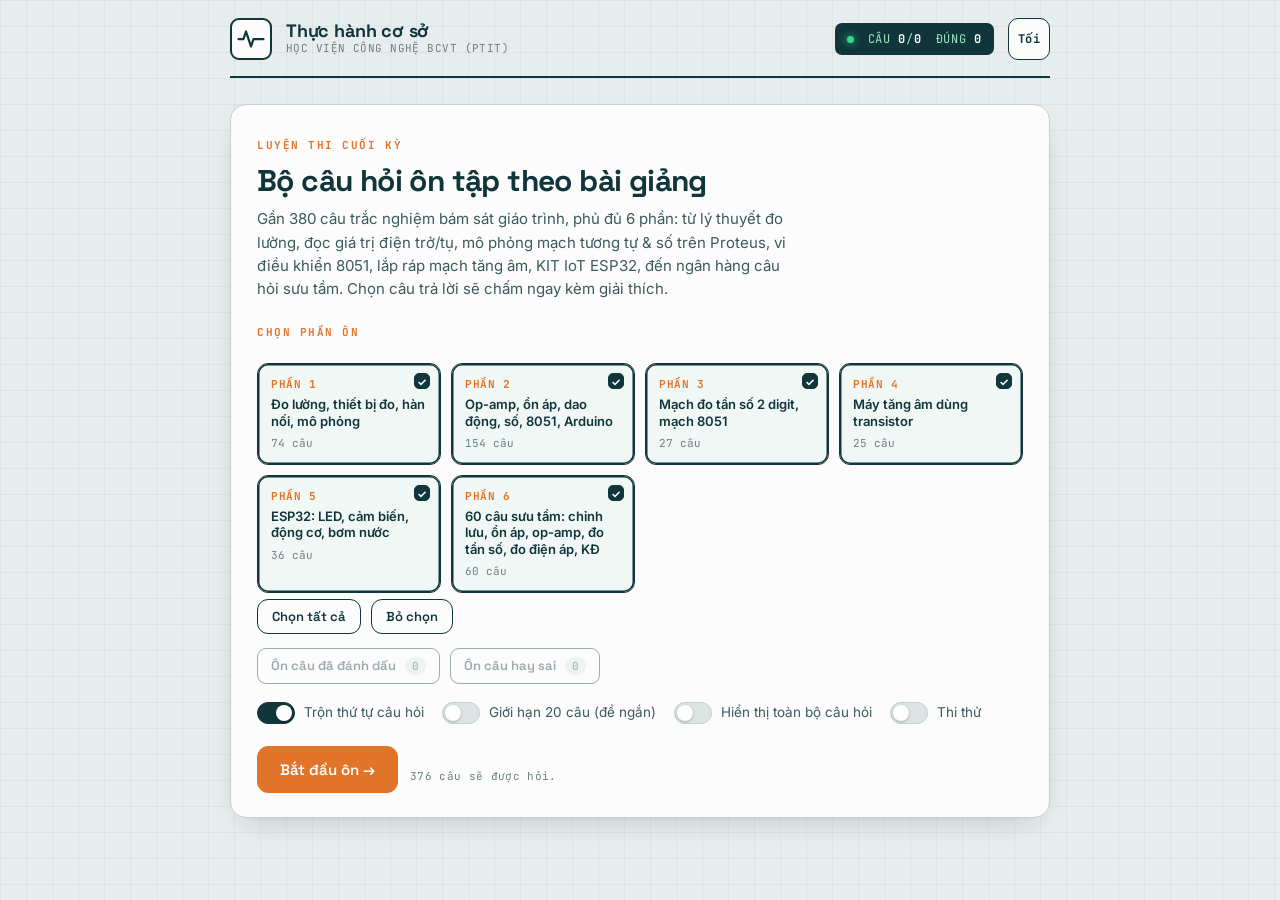
==== commit e42bbd7c: "update" ====
--- a/index.html
+++ b/index.html
@@ -28,32 +28,32 @@
         <h1>Thực hành cơ sở</h1>
         <p>Học viện Công nghệ BCVT (PTIT)</p>
       </div>
-      <div class="readout" id="readout" hidden>
-        <span class="dot"></span>
-        <span>CÂU <b id="rqi">0</b>/<b id="rqt">0</b></span>
-        <span>ĐÚNG <b id="rok">0</b></span>
-      </div>
-      <button class="theme-btn" id="themeBtn" type="button" title="Đổi giao diện" aria-label="Đổi giao diện">Aa</button>
+      <div class="readout" id="readout" hidden>
+        <span class="dot"></span>
+        <span>CÂU <b id="rqi">0</b>/<b id="rqt">0</b></span>
+        <span>ĐÚNG <b id="rok">0</b></span>
+      </div>
+      <button class="theme-btn" id="themeBtn" type="button" title="Đổi giao diện" aria-label="Đổi giao diện">Aa</button>
     </div>
 
     <!-- START -->
     <div class="panel hero" id="start">
       <span class="eyebrow">Luyện thi cuối kỳ</span>
       <h2>Bộ câu hỏi ôn tập theo bài giảng</h2>
-      <p class="lead">Hơn 250 câu trắc nghiệm bám sát giáo trình, phủ đủ 5 phần: từ lý thuyết đo lường, mô phỏng mạch
-        tương tự & số trên Proteus, vi điều khiển 8051, đến lắp ráp mạch tăng âm và KIT IoT ESP32. Chọn câu trả lời sẽ
-        chấm ngay kèm giải thích.</p>
+      <p class="lead">Gần 380 câu trắc nghiệm bám sát giáo trình, phủ đủ 6 phần: từ lý thuyết đo lường, đọc giá trị
+        điện trở/tụ, mô phỏng mạch tương tự & số trên Proteus, vi điều khiển 8051, lắp ráp mạch tăng âm, KIT IoT ESP32,
+        đến ngân hàng câu hỏi sưu tầm. Chọn câu trả lời sẽ chấm ngay kèm giải thích.</p>
 
       <span class="eyebrow" style="display:block;margin:24px 0 2px">Chọn phần ôn</span>
       <div class="parts" id="parts"></div>
-      <div style="display:flex;gap:10px;margin-top:6px">
-        <button class="btn ghost" id="selAll" style="padding:8px 14px;font-size:13px">Chọn tất cả</button>
-        <button class="btn ghost" id="selNone" style="padding:8px 14px;font-size:13px">Bỏ chọn</button>
-      </div>
-      <div class="study-actions">
-        <button class="btn ghost slim" id="markedBtn" type="button">Ôn câu đã đánh dấu <span id="markedCount">0</span></button>
-        <button class="btn ghost slim" id="weakBtn" type="button">Ôn câu hay sai <span id="weakCount">0</span></button>
-      </div>
+      <div style="display:flex;gap:10px;margin-top:6px">
+        <button class="btn ghost" id="selAll" style="padding:8px 14px;font-size:13px">Chọn tất cả</button>
+        <button class="btn ghost" id="selNone" style="padding:8px 14px;font-size:13px">Bỏ chọn</button>
+      </div>
+      <div class="study-actions">
+        <button class="btn ghost slim" id="markedBtn" type="button">Ôn câu đã đánh dấu <span id="markedCount">0</span></button>
+        <button class="btn ghost slim" id="weakBtn" type="button">Ôn câu hay sai <span id="weakCount">0</span></button>
+      </div>
 
       <div class="opts-row">
         <div class="toggle on" id="tgShuffle">
@@ -62,13 +62,13 @@
         <div class="toggle" id="tgLimit">
           <div class="sw"></div><span>Giới hạn 20 câu (đề ngắn)</span>
         </div>
-        <div class="toggle" id="tgBrowse">
-          <div class="sw"></div><span>Hiển thị toàn bộ câu hỏi</span>
-        </div>
-        <div class="toggle" id="tgExam">
-          <div class="sw"></div><span>Thi thử</span>
-        </div>
-      </div>
+        <div class="toggle" id="tgBrowse">
+          <div class="sw"></div><span>Hiển thị toàn bộ câu hỏi</span>
+        </div>
+        <div class="toggle" id="tgExam">
+          <div class="sw"></div><span>Thi thử</span>
+        </div>
+      </div>
 
       <div class="btn-row">
         <button class="btn amber" id="startBtn">Bắt đầu ôn →</button>
@@ -87,31 +87,31 @@
       <div class="qtext" id="qtext"></div>
       <div id="qmedia"></div>
       <div id="opts"></div>
-      <div id="feedback"></div>
-      <div class="qfoot">
-        <button class="btn ghost mark-btn" id="markBtn" type="button">Đánh dấu</button>
-        <button class="btn" id="nextBtn" disabled>Câu tiếp →</button>
-        <button class="btn ghost" id="quitBtn">Kết thúc</button>
-        <span class="sp" id="liveScore">0 đúng</span>
-      </div>
-      <div class="hint">Phím tắt: 1–4 hoặc A–D để chọn · Enter để sang câu tiếp · M để đánh dấu</div>
+      <div id="feedback"></div>
+      <div class="qfoot">
+        <button class="btn ghost mark-btn" id="markBtn" type="button">Đánh dấu</button>
+        <button class="btn" id="nextBtn" disabled>Câu tiếp →</button>
+        <button class="btn ghost" id="quitBtn">Kết thúc</button>
+        <span class="sp" id="liveScore">0 đúng</span>
+      </div>
+      <div class="hint">Phím tắt: 1–4 hoặc A–D để chọn · Enter để sang câu tiếp · M để đánh dấu</div>
     </div>
 
     <!-- BROWSE -->
     <div class="panel" id="browse" hidden>
       <div class="prog"><i id="bbar" style="width:0%"></i></div>
-      <div class="browse-hd">
-        <span class="tag">TOÀN BỘ CÂU HỎI</span>
-        <span class="qnum" id="bcount">0 / 0 đã trả lời</span>
-        <button class="btn amber" id="bFinishBtn" style="margin-left:auto">Xem kết quả →</button>
-        <button class="btn ghost" id="bQuitBtn">Kết thúc</button>
-      </div>
-      <div class="browse-tools">
-        <input class="search-input" id="browseSearch" type="search" placeholder="Tìm câu hỏi, đáp án, chủ đề...">
-        <button class="btn ghost slim" id="clearSearchBtn" type="button">Xóa</button>
-      </div>
-      <div class="empty-state" id="browseEmpty" hidden>Không tìm thấy câu phù hợp.</div>
-      <div id="browse-list"></div>
+      <div class="browse-hd">
+        <span class="tag">TOÀN BỘ CÂU HỎI</span>
+        <span class="qnum" id="bcount">0 / 0 đã trả lời</span>
+        <button class="btn amber" id="bFinishBtn" style="margin-left:auto">Xem kết quả →</button>
+        <button class="btn ghost" id="bQuitBtn">Kết thúc</button>
+      </div>
+      <div class="browse-tools">
+        <input class="search-input" id="browseSearch" type="search" placeholder="Tìm câu hỏi, đáp án, chủ đề...">
+        <button class="btn ghost slim" id="clearSearchBtn" type="button">Xóa</button>
+      </div>
+      <div class="empty-state" id="browseEmpty" hidden>Không tìm thấy câu phù hợp.</div>
+      <div id="browse-list"></div>
     </div>
 
     <!-- RESULT -->
@@ -138,4 +138,3 @@
 </body>
 
 </html>
-
--- a/styles.css
+++ b/styles.css
@@ -1,1023 +1,1035 @@
-:root {
-      --paper: #E7ECEC;
-      --paper-2: #dde4e4;
-      --ink: #10353A;
-      --ink-soft: #3a5a5e;
-      --muted: #6c8184;
-      --surface: #fbfcfb;
-      --line: #c4d0d0;
-      --amber: #E2742A;
-      --amber-soft: #fbe9da;
-      --ok: #138a55;
-      --ok-soft: #dbf1e6;
-      --bad: #c93f43;
-      --bad-soft: #fadddd;
-      --shadow: 0 1px 0 #ffffff inset, 0 10px 30px -18px rgba(16, 53, 58, .4);
-    }
-
-    html[data-theme="dark"] {
-      color-scheme: dark;
-      --paper: #101513;
-      --paper-2: #1b2521;
-      --ink: #edf5f0;
-      --ink-soft: #c3d3cb;
-      --muted: #8fa39a;
-      --surface: #17201c;
-      --line: #2f4139;
-      --amber: #e3a35f;
-      --amber-soft: #332719;
-      --ok: #62c995;
-      --ok-soft: #173428;
-      --bad: #ec7379;
-      --bad-soft: #392024;
-      --shadow: 0 1px 0 rgba(255, 255, 255, .04) inset, 0 22px 48px -28px rgba(0, 0, 0, .82);
-    }
-
-    * {
-      box-sizing: border-box;
-      margin: 0;
-      padding: 0
-    }
-
-    html,
-    body {
-      height: 100%
-    }
-
-    body {
-      font-family: 'Inter', system-ui, sans-serif;
-      color: var(--ink);
-      background: var(--paper);
-      background-image:
-        linear-gradient(rgba(16, 53, 58, .045) 1px, transparent 1px),
-        linear-gradient(90deg, rgba(16, 53, 58, .045) 1px, transparent 1px);
-      background-size: 26px 26px;
-      -webkit-font-smoothing: antialiased;
-      line-height: 1.55;
-      padding: 0 18px 60px;
-    }
-
-    .wrap {
-      max-width: 820px;
-      margin: 0 auto
-    }
-
-    /* ---------- top bar ---------- */
-    .bar {
-      display: flex;
-      align-items: center;
-      gap: 14px;
-      padding: 18px 0 16px;
-      border-bottom: 2px solid var(--ink);
-      margin-bottom: 26px;
-      flex-wrap: wrap;
-    }
-
-    .logo {
-      width: 42px;
-      height: 42px;
-      flex: none;
-      border: 2px solid var(--ink);
-      border-radius: 9px;
-      display: grid;
-      place-items: center;
-      background: var(--surface);
-      position: relative;
-      overflow: hidden;
-    }
-
-    .logo svg {
-      width: 30px;
-      height: 30px
-    }
-
-    .brand h1 {
-      font-family: 'Space Grotesk', sans-serif;
-      font-size: 18px;
-      letter-spacing: -.01em;
-      line-height: 1.1
-    }
-
-    .brand p {
-      font-family: 'JetBrains Mono', monospace;
-      font-size: 11px;
-      color: var(--muted);
-      letter-spacing: .04em;
-      text-transform: uppercase
-    }
-
-    .readout {
-      margin-left: auto;
-      font-family: 'JetBrains Mono', monospace;
-      font-size: 12px;
-      background: var(--ink);
-      color: #9fe6c4;
-      padding: 7px 12px;
-      border-radius: 7px;
-      letter-spacing: .06em;
-      display: flex;
-      gap: 14px;
-      align-items: center;
-    }
-
-    .readout b {
-      color: #fff;
-      font-weight: 700
-    }
-
-    .readout .dot {
-      width: 7px;
-      height: 7px;
-      border-radius: 50%;
-      background: #36d98a;
-      box-shadow: 0 0 8px #36d98a
-    }
-
-    /* ---------- panel ---------- */
-    .panel {
-      background: var(--surface);
-      border: 1.5px solid var(--line);
-      border-radius: 16px;
-      box-shadow: var(--shadow);
-      padding: 26px 26px 24px;
-    }
-
-    .eyebrow {
-      font-family: 'JetBrains Mono', monospace;
-      font-size: 11px;
-      letter-spacing: .14em;
-      text-transform: uppercase;
-      color: var(--amber);
-      font-weight: 700
-    }
-
-    /* ---------- start screen ---------- */
-    .hero h2 {
-      font-family: 'Space Grotesk', sans-serif;
-      font-size: 30px;
-      line-height: 1.12;
-      letter-spacing: -.02em;
-      margin: 8px 0 10px
-    }
-
-    .hero p.lead {
-      color: var(--ink-soft);
-      font-size: 15px;
-      max-width: 60ch
-    }
-
-    .parts {
-      display: grid;
-      grid-template-columns: repeat(auto-fit, minmax(150px, 1fr));
-      gap: 10px;
-      margin: 22px 0 6px
-    }
-
-    .pchip {
-      border: 1.5px solid var(--line);
-      border-radius: 11px;
-      padding: 12px 13px;
-      cursor: pointer;
-      background: var(--surface);
-      transition: .15s;
-      position: relative;
-      user-select: none;
-    }
-
-    .pchip:hover {
-      border-color: var(--ink-soft)
-    }
-
-    .pchip.on {
-      border-color: var(--ink);
-      background: #f0f7f5;
-      box-shadow: 0 0 0 1.5px var(--ink) inset
-    }
-
-    .pchip .pn {
-      font-family: 'JetBrains Mono', monospace;
-      font-size: 11px;
-      color: var(--amber);
-      font-weight: 700;
-      letter-spacing: .05em
-    }
-
-    .pchip .pt {
-      font-size: 13px;
-      font-weight: 600;
-      margin-top: 3px;
-      line-height: 1.25
-    }
-
-    .pchip .pc {
-      font-family: 'JetBrains Mono', monospace;
-      font-size: 11px;
-      color: var(--muted);
-      margin-top: 6px
-    }
-
-    .pchip .tick {
-      position: absolute;
-      top: 9px;
-      right: 10px;
-      width: 16px;
-      height: 16px;
-      border-radius: 5px;
-      border: 1.5px solid var(--line);
-      display: grid;
-      place-items: center
-    }
-
-    .pchip.on .tick {
-      background: var(--ink);
-      border-color: var(--ink)
-    }
-
-    .pchip.on .tick:after {
-      content: "✓";
-      color: #fff;
-      font-size: 11px;
-      font-weight: 700
-    }
-
-    .opts-row {
-      display: flex;
-      gap: 18px;
-      flex-wrap: wrap;
-      align-items: center;
-      margin: 18px 0 4px
-    }
-
-    .toggle {
-      display: flex;
-      align-items: center;
-      gap: 9px;
-      cursor: pointer;
-      font-size: 13.5px;
-      color: var(--ink-soft);
-      user-select: none
-    }
-
-    .sw {
-      width: 38px;
-      height: 22px;
-      border-radius: 20px;
-      background: var(--paper-2);
-      border: 1.5px solid var(--line);
-      position: relative;
-      transition: .18s;
-      flex: none
-    }
-
-    .sw:after {
-      content: "";
-      position: absolute;
-      width: 16px;
-      height: 16px;
-      border-radius: 50%;
-      background: #fff;
-      top: 2px;
-      left: 2px;
-      transition: .18s;
-      box-shadow: 0 1px 3px rgba(0, 0, 0, .25)
-    }
-
-    .toggle.on .sw {
-      background: var(--ink);
-      border-color: var(--ink)
-    }
-
-    .toggle.on .sw:after {
-      left: 18px
-    }
-
-    .btn {
-      font-family: 'Space Grotesk', sans-serif;
-      font-weight: 600;
-      font-size: 15px;
-      cursor: pointer;
-      border: 1.5px solid var(--ink);
-      background: var(--ink);
-      color: #fff;
-      border-radius: 11px;
-      padding: 13px 22px;
-      transition: .15s;
-      display: inline-flex;
-      align-items: center;
-      gap: 9px;
-    }
-
-    .btn:hover {
-      background: #0a2a2e
-    }
-
-    .btn:disabled {
-      opacity: .4;
-      cursor: not-allowed
-    }
-
-    .btn.ghost {
-      background: transparent;
-      color: var(--ink)
-    }
-
-    .btn.ghost:hover {
-      background: #eef4f3
-    }
-
-    .btn.amber {
-      background: var(--amber);
-      border-color: var(--amber)
-    }
-
-    .btn.amber:hover {
-      background: #cc6520
-    }
-
-    .btn-row {
-      display: flex;
-      gap: 12px;
-      flex-wrap: wrap;
-      margin-top: 22px
-    }
-
-    /* ---------- quiz ---------- */
-    .qhead {
-      display: flex;
-      align-items: center;
-      gap: 12px;
-      margin-bottom: 8px;
-      flex-wrap: wrap
-    }
-
-    .tag {
-      font-family: 'JetBrains Mono', monospace;
-      font-size: 11px;
-      font-weight: 700;
-      letter-spacing: .05em;
-      padding: 4px 9px;
-      border-radius: 6px;
-      background: var(--amber-soft);
-      color: var(--amber)
-    }
-
-    .qnum {
-      font-family: 'JetBrains Mono', monospace;
-      font-size: 12px;
-      color: var(--muted);
-      letter-spacing: .05em
-    }
-
-    .prog {
-      height: 6px;
-      background: var(--paper-2);
-      border-radius: 6px;
-      overflow: hidden;
-      margin: 0 0 22px;
-      border: 1px solid var(--line)
-    }
-
-    .prog i {
-      display: block;
-      height: 100%;
-      background: var(--amber);
-      transition: width .35s ease
-    }
-
-    .qmeta {
-      font-family: 'JetBrains Mono', monospace;
-      font-size: 11px;
-      letter-spacing: .02em;
-      color: var(--muted);
-      margin: 0 0 14px;
-      display: flex;
-      gap: 8px;
-      align-items: center;
-      flex-wrap: wrap
-    }
-
-    .qmeta .lvl {
-      padding: 2px 8px;
-      border-radius: 5px;
-      font-weight: 700
-    }
-
-    .qmeta .lvl.de {
-      background: var(--ok-soft);
-      color: var(--ok)
-    }
-
-    .qmeta .lvl.tb {
-      background: var(--amber-soft);
-      color: var(--amber)
-    }
-
-    .qmeta .lvl.kho {
-      background: var(--bad-soft);
-      color: var(--bad)
-    }
-
-    .qmeta .sep {
-      color: var(--line)
-    }
-
-    .qtext {
-      font-family: 'Space Grotesk', sans-serif;
-      font-size: 20px;
-      line-height: 1.4;
-      letter-spacing: -.01em;
-      margin-bottom: 20px
-    }
-
-    .sch {
-      width: 100%;
-      max-width: 430px;
-      height: auto;
-      margin: 0 auto 20px;
-      display: block;
-      background: #f9fcfb;
-      border: 1.5px solid var(--line);
-      border-radius: 12px;
-      padding: 12px 10px
-    }
-
-    .sch text {
-      font-family: 'JetBrains Mono', monospace;
-      font-size: 11px;
-      fill: var(--ink-soft)
-    }
-
-    .sch .w {
-      stroke: var(--ink);
-      stroke-width: 2;
-      fill: none;
-      stroke-linecap: round;
-      stroke-linejoin: round
-    }
-
-    .sch .probe {
-      fill: var(--amber);
-      stroke: none
-    }
-
-    .sch .pl {
-      fill: var(--amber);
-      font-weight: 700
-    }
-
-    .sch .nd {
-      fill: var(--ink)
-    }
-
-    .code-box {
-      font-family: 'JetBrains Mono', monospace;
-      font-size: 13px;
-      line-height: 1.55;
-      background: #0f2e32;
-      color: #cfe9df;
-      border-radius: 10px;
-      padding: 14px 16px;
-      margin: 0 0 18px;
-      overflow-x: auto;
-      white-space: pre;
-      border: 1.5px solid #0a2326;
-    }
-
-    .code-box .cm {
-      color: #7fae9b
-    }
-
-    .code-box .hl {
-      color: #ffcf9e;
-      font-weight: 700
-    }
-
-    .opt.mono .otxt {
-      font-family: 'JetBrains Mono', monospace;
-      font-size: 13.5px;
-      white-space: pre-wrap
-    }
-
-    .opt {
-      display: flex;
-      gap: 13px;
-      align-items: flex-start;
-      width: 100%;
-      text-align: left;
-      border: 1.5px solid var(--line);
-      background: var(--surface);
-      border-radius: 12px;
-      padding: 14px 16px;
-      margin-bottom: 11px;
-      cursor: pointer;
-      transition: .13s;
-      font-size: 15px;
-      color: var(--ink);
-    }
-
-    .opt:hover:not(:disabled) {
-      border-color: var(--ink-soft);
-      background: #f4f8f7
-    }
-
-    .opt:disabled {
-      cursor: default
-    }
-
-    .opt .key {
-      font-family: 'JetBrains Mono', monospace;
-      font-weight: 700;
-      font-size: 13px;
-      flex: none;
-      width: 26px;
-      height: 26px;
-      border-radius: 7px;
-      border: 1.5px solid var(--line);
-      display: grid;
-      place-items: center;
-      background: var(--surface);
-      transition: .13s;
-    }
-
-    .opt .otxt {
-      padding-top: 2px
-    }
-
-    .opt.correct {
-      border-color: var(--ok);
-      background: var(--ok-soft)
-    }
-
-    .opt.correct .key {
-      background: var(--ok);
-      border-color: var(--ok);
-      color: #fff
-    }
-
-    .opt.wrong {
-      border-color: var(--bad);
-      background: var(--bad-soft)
-    }
-
-    .opt.wrong .key {
-      background: var(--bad);
-      border-color: var(--bad);
-      color: #fff
-    }
-
-    .opt.picked {
-      border-color: var(--amber);
-      background: var(--amber-soft)
-    }
-
-    .opt.picked .key {
-      background: var(--amber);
-      border-color: var(--amber);
-      color: #fff
-    }
-
-    .opt.dim {
-      opacity: .6
-    }
-
-    .explain {
-      border-left: 3px solid var(--amber);
-      background: #fbf6f1;
-      border-radius: 0 10px 10px 0;
-      padding: 13px 16px;
-      font-size: 14.5px;
-      color: var(--ink-soft);
-      margin: 4px 0 6px;
-      animation: fade .25s ease;
-    }
-
-    .explain b {
-      color: var(--ink);
-      font-weight: 600
-    }
-
-    .verdict {
-      font-family: 'JetBrains Mono', monospace;
-      font-size: 12px;
-      font-weight: 700;
-      letter-spacing: .05em;
-      margin-bottom: 6px;
-      text-transform: uppercase
-    }
-
-    .verdict.ok {
-      color: var(--ok)
-    }
-
-    .verdict.bad {
-      color: var(--bad)
-    }
-
-    @keyframes fade {
-      from {
-        opacity: 0;
-        transform: translateY(4px)
-      }
-
-      to {
-        opacity: 1;
-        transform: none
-      }
-    }
-
-    .qfoot {
-      display: flex;
-      align-items: center;
-      gap: 12px;
-      margin-top: 18px;
-      flex-wrap: wrap
-    }
-
-    .qfoot .sp {
-      margin-left: auto;
-      font-family: 'JetBrains Mono', monospace;
-      font-size: 12px;
-      color: var(--muted)
-    }
-
-    .hint {
-      font-family: 'JetBrains Mono', monospace;
-      font-size: 11px;
-      color: var(--muted);
-      margin-top: 14px;
-      letter-spacing: .03em
-    }
-
-    /* ---------- result ---------- */
-    .score-big {
-      font-family: 'Space Grotesk', sans-serif;
-      font-size: 54px;
-      font-weight: 700;
-      letter-spacing: -.03em;
-      line-height: 1
-    }
-
-    .score-big span {
-      font-size: 26px;
-      color: var(--muted)
-    }
-
-    .bars {
-      margin: 22px 0 4px;
-      display: flex;
-      flex-direction: column;
-      gap: 12px
-    }
-
-    .brow {
-      display: grid;
-      grid-template-columns: 130px 1fr 64px;
-      gap: 12px;
-      align-items: center
-    }
-
-    .brow .bl {
-      font-size: 13px;
-      font-weight: 600
-    }
-
-    .brow .bt {
-      height: 18px;
-      background: var(--paper-2);
-      border-radius: 5px;
-      overflow: hidden;
-      border: 1px solid var(--line)
-    }
-
-    .brow .bt i {
-      display: block;
-      height: 100%;
-      background: var(--ink)
-    }
-
-    .brow .bv {
-      font-family: 'JetBrains Mono', monospace;
-      font-size: 12px;
-      color: var(--muted);
-      text-align: right
-    }
-
-    .divider {
-      height: 1px;
-      background: var(--line);
-      margin: 22px 0
-    }
-
-    @media(max-width:560px) {
-      .hero h2 {
-        font-size: 24px
-      }
-
-      .qtext {
-        font-size: 18px
-      }
-
-      .brow {
-        grid-template-columns: 96px 1fr 54px
-      }
-
-      .readout {
-        font-size: 11px;
-        gap: 10px;
-        padding: 6px 10px
-      }
-    }
-
-    @media(prefers-reduced-motion:reduce) {
-      * {
-        animation: none !important;
-        transition: none !important
-      }
-    }
-
-    /* ---------- browse mode ---------- */
-    .q-card {
-      border: 1.5px solid var(--line);
-      border-radius: 14px;
-      padding: 20px 22px;
-      margin-bottom: 14px;
-      background: var(--surface);
-      transition: border-color .2s;
-    }
-    .q-card.answered-ok { border-color: var(--ok); }
-    .q-card.answered-bad { border-color: var(--bad); }
-    .q-card .cnum {
-      font-family: 'JetBrains Mono', monospace;
-      font-size: 11px;
-      color: var(--muted);
-      letter-spacing: .04em;
-      display: flex;
-      gap: 8px;
-      align-items: center;
-      margin-bottom: 10px;
-    }
-    .q-card .qtext { font-size: 17px; margin-bottom: 14px; }
-    .browse-hd {
-      display: flex;
-      align-items: center;
-      gap: 12px;
-      margin-bottom: 18px;
-      flex-wrap: wrap;
-    }
-
-    html[data-theme="dark"] body {
-      background-image:
-        linear-gradient(rgba(197, 215, 206, .035) 1px, transparent 1px),
-        linear-gradient(90deg, rgba(197, 215, 206, .035) 1px, transparent 1px);
-    }
-
-    html[data-theme="dark"] .bar {
-      border-bottom-color: #70847a
-    }
-
-    html[data-theme="dark"] .logo,
-    html[data-theme="dark"] .theme-btn {
-      background: #111a17;
-      border-color: #789288;
-      color: #edf5f0
-    }
-
-    html[data-theme="dark"] .logo svg {
-      stroke: #6fb0a0
-    }
-
-    html[data-theme="dark"] .readout {
-      background: #16241f;
-      color: #8bd2ad;
-      border: 1px solid #315447;
-      box-shadow: 0 12px 26px -20px rgba(98, 201, 149, .9);
-    }
-
-    html[data-theme="dark"] .readout b {
-      color: #edf5f0
-    }
-
-    html[data-theme="dark"] .panel {
-      background: linear-gradient(180deg, #18211d 0%, #141c19 100%);
-      border-color: #2b3b34
-    }
-
-    html[data-theme="dark"] .pchip {
-      background: #1a2a24;
-      border-color: #3c544a;
-      color: #f0f7f2
-    }
-
-    html[data-theme="dark"] .pchip.on {
-      background: #20382f;
-      border-color: #9bb6ac;
-      box-shadow: 0 0 0 1px #7f9d92 inset
-    }
-
-    html[data-theme="dark"] .pchip.on .tick {
-      background: #c9d8d1;
-      border-color: #c9d8d1
-    }
-
-    html[data-theme="dark"] .pchip.on .tick:after {
-      color: #1e372e
-    }
-
-    html[data-theme="dark"] .btn {
-      background: #263b34;
-      border-color: #8aa79c;
-      color: #f3faf6
-    }
-
-    html[data-theme="dark"] .btn:hover {
-      background: #30493f
-    }
-
-    html[data-theme="dark"] .btn.amber {
-      background: #d88943;
-      border-color: #d88943;
-      color: #1a130c
-    }
-
-    html[data-theme="dark"] .btn.amber:hover {
-      background: #e29b58
-    }
-
-    html[data-theme="dark"] .btn.ghost {
-      background: transparent;
-      border-color: #82988f;
-      color: #edf5f0
-    }
-
-    html[data-theme="dark"] .btn.ghost:hover,
-    html[data-theme="dark"] .opt:hover:not(:disabled) {
-      background: #203029
-    }
-
-    html[data-theme="dark"] .tag,
-    html[data-theme="dark"] .qmeta .lvl.tb {
-      background: #332719;
-      color: #e3a35f
-    }
-
-    html[data-theme="dark"] .opt,
-    html[data-theme="dark"] .q-card,
-    html[data-theme="dark"] .search-input,
-    html[data-theme="dark"] .card-mark {
-      background: #18241f;
-      border-color: #344a41
-    }
-
-    html[data-theme="dark"] .opt .key {
-      background: #111a17;
-      border-color: #41584e
-    }
-
-    html[data-theme="dark"] .opt.picked {
-      background: #2b261b;
-      border-color: #d49a59
-    }
-
-    html[data-theme="dark"] .opt.picked .key {
-      background: #d49a59;
-      border-color: #d49a59;
-      color: #1b130b
-    }
-
-    html[data-theme="dark"] .search-input:focus {
-      border-color: #8aa79c;
-      box-shadow: 0 0 0 2px rgba(138, 167, 156, .18)
-    }
-
-    html[data-theme="dark"] .explain {
-      background: #27231f
-    }
-
-    html[data-theme="dark"] .sch {
-      background: #121916
-    }
-
-    .theme-btn {
-      width: 42px;
-      height: 42px;
-      border: 1.5px solid var(--ink);
-      border-radius: 10px;
-      background: var(--surface);
-      color: var(--ink);
-      cursor: pointer;
-      font-family: 'JetBrains Mono', monospace;
-      font-size: 12px;
-      font-weight: 700;
-      letter-spacing: .03em;
-      display: grid;
-      place-items: center;
-      transition: .15s;
-    }
-
-    .theme-btn:hover {
-      background: var(--paper-2)
-    }
-
-    .btn.slim {
-      padding: 8px 13px;
-      font-size: 13px;
-      border-radius: 9px
-    }
-
-    .btn span {
-      font-family: 'JetBrains Mono', monospace;
-      font-size: 11px;
-      padding: 2px 7px;
-      border-radius: 999px;
-      background: rgba(255, 255, 255, .16)
-    }
-
-    .btn.ghost span {
-      background: var(--paper-2);
-      color: var(--ink-soft)
-    }
-
-    .study-actions,
-    .browse-tools {
-      display: flex;
-      gap: 10px;
-      flex-wrap: wrap;
-      align-items: center;
-    }
-
-    .study-actions {
-      margin: 14px 0 4px
-    }
-
-    .browse-tools {
-      margin: -6px 0 16px
-    }
-
-    .search-input {
-      flex: 1 1 260px;
-      min-width: 0;
-      border: 1.5px solid var(--line);
-      border-radius: 11px;
-      background: var(--surface);
-      color: var(--ink);
-      font: 500 14px 'Inter', system-ui, sans-serif;
-      padding: 11px 13px;
-      outline: none;
-      transition: .15s;
-    }
-
-    .search-input:focus {
-      border-color: var(--ink);
-      box-shadow: 0 0 0 2px var(--paper-2)
-    }
-
-    .mark-btn.on,
-    .card-mark.on {
-      background: var(--amber);
-      border-color: var(--amber);
-      color: #fff
-    }
-
-    .card-mark {
-      margin-left: auto;
-      border: 1.5px solid var(--line);
-      border-radius: 8px;
-      background: var(--surface);
-      color: var(--ink-soft);
-      cursor: pointer;
-      font-family: 'JetBrains Mono', monospace;
-      font-size: 10px;
-      font-weight: 700;
-      padding: 5px 8px;
-      transition: .15s;
-    }
-
-    .card-mark:hover {
-      border-color: var(--ink-soft)
-    }
-
-    .empty-state {
-      border: 1.5px dashed var(--line);
-      border-radius: 12px;
-      color: var(--muted);
-      font-size: 14px;
-      padding: 16px;
-      text-align: center;
-      margin-bottom: 14px
-    }
-
-    @media(max-width:560px) {
-      .theme-btn {
-        width: 38px;
-        height: 38px
-      }
-
-      .qfoot .sp {
-        width: 100%;
-        margin-left: 0
-      }
-
-      .browse-tools .btn {
-        flex: none
-      }
-    }
+:root {
+  --paper: #E7ECEC;
+  --paper-2: #dde4e4;
+  --ink: #10353A;
+  --ink-soft: #3a5a5e;
+  --muted: #6c8184;
+  --surface: #fbfcfb;
+  --line: #c4d0d0;
+  --amber: #E2742A;
+  --amber-soft: #fbe9da;
+  --ok: #138a55;
+  --ok-soft: #dbf1e6;
+  --bad: #c93f43;
+  --bad-soft: #fadddd;
+  --shadow: 0 1px 0 #ffffff inset, 0 10px 30px -18px rgba(16, 53, 58, .4);
+}
+
+html[data-theme="dark"] {
+  color-scheme: dark;
+  --paper: #101513;
+  --paper-2: #1b2521;
+  --ink: #edf5f0;
+  --ink-soft: #c3d3cb;
+  --muted: #8fa39a;
+  --surface: #17201c;
+  --line: #2f4139;
+  --amber: #e3a35f;
+  --amber-soft: #332719;
+  --ok: #62c995;
+  --ok-soft: #173428;
+  --bad: #ec7379;
+  --bad-soft: #392024;
+  --shadow: 0 1px 0 rgba(255, 255, 255, .04) inset, 0 22px 48px -28px rgba(0, 0, 0, .82);
+}
+
+* {
+  box-sizing: border-box;
+  margin: 0;
+  padding: 0
+}
+
+html,
+body {
+  height: 100%
+}
+
+body {
+  font-family: 'Inter', system-ui, sans-serif;
+  color: var(--ink);
+  background: var(--paper);
+  background-image:
+    linear-gradient(rgba(16, 53, 58, .045) 1px, transparent 1px),
+    linear-gradient(90deg, rgba(16, 53, 58, .045) 1px, transparent 1px);
+  background-size: 26px 26px;
+  -webkit-font-smoothing: antialiased;
+  line-height: 1.55;
+  padding: 0 18px 60px;
+}
+
+.wrap {
+  max-width: 820px;
+  margin: 0 auto
+}
+
+/* ---------- top bar ---------- */
+.bar {
+  display: flex;
+  align-items: center;
+  gap: 14px;
+  padding: 18px 0 16px;
+  border-bottom: 2px solid var(--ink);
+  margin-bottom: 26px;
+  flex-wrap: wrap;
+}
+
+.logo {
+  width: 42px;
+  height: 42px;
+  flex: none;
+  border: 2px solid var(--ink);
+  border-radius: 9px;
+  display: grid;
+  place-items: center;
+  background: var(--surface);
+  position: relative;
+  overflow: hidden;
+}
+
+.logo svg {
+  width: 30px;
+  height: 30px
+}
+
+.brand h1 {
+  font-family: 'Space Grotesk', sans-serif;
+  font-size: 18px;
+  letter-spacing: -.01em;
+  line-height: 1.1
+}
+
+.brand p {
+  font-family: 'JetBrains Mono', monospace;
+  font-size: 11px;
+  color: var(--muted);
+  letter-spacing: .04em;
+  text-transform: uppercase
+}
+
+.readout {
+  margin-left: auto;
+  font-family: 'JetBrains Mono', monospace;
+  font-size: 12px;
+  background: var(--ink);
+  color: #9fe6c4;
+  padding: 7px 12px;
+  border-radius: 7px;
+  letter-spacing: .06em;
+  display: flex;
+  gap: 14px;
+  align-items: center;
+}
+
+.readout b {
+  color: #fff;
+  font-weight: 700
+}
+
+.readout .dot {
+  width: 7px;
+  height: 7px;
+  border-radius: 50%;
+  background: #36d98a;
+  box-shadow: 0 0 8px #36d98a
+}
+
+/* ---------- panel ---------- */
+.panel {
+  background: var(--surface);
+  border: 1.5px solid var(--line);
+  border-radius: 16px;
+  box-shadow: var(--shadow);
+  padding: 26px 26px 24px;
+}
+
+.eyebrow {
+  font-family: 'JetBrains Mono', monospace;
+  font-size: 11px;
+  letter-spacing: .14em;
+  text-transform: uppercase;
+  color: var(--amber);
+  font-weight: 700
+}
+
+/* ---------- start screen ---------- */
+.hero h2 {
+  font-family: 'Space Grotesk', sans-serif;
+  font-size: 30px;
+  line-height: 1.12;
+  letter-spacing: -.02em;
+  margin: 8px 0 10px
+}
+
+.hero p.lead {
+  color: var(--ink-soft);
+  font-size: 15px;
+  max-width: 60ch
+}
+
+.parts {
+  display: grid;
+  grid-template-columns: repeat(auto-fit, minmax(150px, 1fr));
+  gap: 10px;
+  margin: 22px 0 6px
+}
+
+.pchip {
+  border: 1.5px solid var(--line);
+  border-radius: 11px;
+  padding: 12px 13px;
+  cursor: pointer;
+  background: var(--surface);
+  transition: .15s;
+  position: relative;
+  user-select: none;
+}
+
+.pchip:hover {
+  border-color: var(--ink-soft)
+}
+
+.pchip.on {
+  border-color: var(--ink);
+  background: #f0f7f5;
+  box-shadow: 0 0 0 1.5px var(--ink) inset
+}
+
+.pchip .pn {
+  font-family: 'JetBrains Mono', monospace;
+  font-size: 11px;
+  color: var(--amber);
+  font-weight: 700;
+  letter-spacing: .05em
+}
+
+.pchip .pt {
+  font-size: 13px;
+  font-weight: 600;
+  margin-top: 3px;
+  line-height: 1.25
+}
+
+.pchip .pc {
+  font-family: 'JetBrains Mono', monospace;
+  font-size: 11px;
+  color: var(--muted);
+  margin-top: 6px
+}
+
+.pchip .tick {
+  position: absolute;
+  top: 9px;
+  right: 10px;
+  width: 16px;
+  height: 16px;
+  border-radius: 5px;
+  border: 1.5px solid var(--line);
+  display: grid;
+  place-items: center
+}
+
+.pchip.on .tick {
+  background: var(--ink);
+  border-color: var(--ink)
+}
+
+.pchip.on .tick:after {
+  content: "✓";
+  color: #fff;
+  font-size: 11px;
+  font-weight: 700
+}
+
+.opts-row {
+  display: flex;
+  gap: 18px;
+  flex-wrap: wrap;
+  align-items: center;
+  margin: 18px 0 4px
+}
+
+.toggle {
+  display: flex;
+  align-items: center;
+  gap: 9px;
+  cursor: pointer;
+  font-size: 13.5px;
+  color: var(--ink-soft);
+  user-select: none
+}
+
+.sw {
+  width: 38px;
+  height: 22px;
+  border-radius: 20px;
+  background: var(--paper-2);
+  border: 1.5px solid var(--line);
+  position: relative;
+  transition: .18s;
+  flex: none
+}
+
+.sw:after {
+  content: "";
+  position: absolute;
+  width: 16px;
+  height: 16px;
+  border-radius: 50%;
+  background: #fff;
+  top: 2px;
+  left: 2px;
+  transition: .18s;
+  box-shadow: 0 1px 3px rgba(0, 0, 0, .25)
+}
+
+.toggle.on .sw {
+  background: var(--ink);
+  border-color: var(--ink)
+}
+
+.toggle.on .sw:after {
+  left: 18px
+}
+
+.btn {
+  font-family: 'Space Grotesk', sans-serif;
+  font-weight: 600;
+  font-size: 15px;
+  cursor: pointer;
+  border: 1.5px solid var(--ink);
+  background: var(--ink);
+  color: #fff;
+  border-radius: 11px;
+  padding: 13px 22px;
+  transition: .15s;
+  display: inline-flex;
+  align-items: center;
+  gap: 9px;
+}
+
+.btn:hover {
+  background: #0a2a2e
+}
+
+.btn:disabled {
+  opacity: .4;
+  cursor: not-allowed
+}
+
+.btn.ghost {
+  background: transparent;
+  color: var(--ink)
+}
+
+.btn.ghost:hover {
+  background: #eef4f3
+}
+
+.btn.amber {
+  background: var(--amber);
+  border-color: var(--amber)
+}
+
+.btn.amber:hover {
+  background: #cc6520
+}
+
+.btn-row {
+  display: flex;
+  gap: 12px;
+  flex-wrap: wrap;
+  margin-top: 22px
+}
+
+/* ---------- quiz ---------- */
+.qhead {
+  display: flex;
+  align-items: center;
+  gap: 12px;
+  margin-bottom: 8px;
+  flex-wrap: wrap
+}
+
+.tag {
+  font-family: 'JetBrains Mono', monospace;
+  font-size: 11px;
+  font-weight: 700;
+  letter-spacing: .05em;
+  padding: 4px 9px;
+  border-radius: 6px;
+  background: var(--amber-soft);
+  color: var(--amber)
+}
+
+.qnum {
+  font-family: 'JetBrains Mono', monospace;
+  font-size: 12px;
+  color: var(--muted);
+  letter-spacing: .05em
+}
+
+.prog {
+  height: 6px;
+  background: var(--paper-2);
+  border-radius: 6px;
+  overflow: hidden;
+  margin: 0 0 22px;
+  border: 1px solid var(--line)
+}
+
+.prog i {
+  display: block;
+  height: 100%;
+  background: var(--amber);
+  transition: width .35s ease
+}
+
+.qmeta {
+  font-family: 'JetBrains Mono', monospace;
+  font-size: 11px;
+  letter-spacing: .02em;
+  color: var(--muted);
+  margin: 0 0 14px;
+  display: flex;
+  gap: 8px;
+  align-items: center;
+  flex-wrap: wrap
+}
+
+.qmeta .lvl {
+  padding: 2px 8px;
+  border-radius: 5px;
+  font-weight: 700
+}
+
+.qmeta .lvl.de {
+  background: var(--ok-soft);
+  color: var(--ok)
+}
+
+.qmeta .lvl.tb {
+  background: var(--amber-soft);
+  color: var(--amber)
+}
+
+.qmeta .lvl.kho {
+  background: var(--bad-soft);
+  color: var(--bad)
+}
+
+.qmeta .sep {
+  color: var(--line)
+}
+
+.qtext {
+  font-family: 'Space Grotesk', sans-serif;
+  font-size: 20px;
+  line-height: 1.4;
+  letter-spacing: -.01em;
+  margin-bottom: 20px
+}
+
+.sch {
+  width: 100%;
+  max-width: 430px;
+  height: auto;
+  margin: 0 auto 20px;
+  display: block;
+  background: #f9fcfb;
+  border: 1.5px solid var(--line);
+  border-radius: 12px;
+  padding: 12px 10px
+}
+
+.sch text {
+  font-family: 'JetBrains Mono', monospace;
+  font-size: 11px;
+  fill: var(--ink-soft)
+}
+
+.sch .w {
+  stroke: var(--ink);
+  stroke-width: 2;
+  fill: none;
+  stroke-linecap: round;
+  stroke-linejoin: round
+}
+
+.sch .probe {
+  fill: var(--amber);
+  stroke: none
+}
+
+.sch .pl {
+  fill: var(--amber);
+  font-weight: 700
+}
+
+.sch .nd {
+  fill: var(--ink)
+}
+
+.code-box {
+  font-family: 'JetBrains Mono', monospace;
+  font-size: 13px;
+  line-height: 1.55;
+  background: #0f2e32;
+  color: #cfe9df;
+  border-radius: 10px;
+  padding: 14px 16px;
+  margin: 0 0 18px;
+  overflow-x: auto;
+  white-space: pre;
+  border: 1.5px solid #0a2326;
+}
+
+.code-box .cm {
+  color: #7fae9b
+}
+
+.code-box .hl {
+  color: #ffcf9e;
+  font-weight: 700
+}
+
+.opt.mono .otxt {
+  font-family: 'JetBrains Mono', monospace;
+  font-size: 13.5px;
+  white-space: pre-wrap
+}
+
+.opt {
+  display: flex;
+  gap: 13px;
+  align-items: flex-start;
+  width: 100%;
+  text-align: left;
+  border: 1.5px solid var(--line);
+  background: var(--surface);
+  border-radius: 12px;
+  padding: 14px 16px;
+  margin-bottom: 11px;
+  cursor: pointer;
+  transition: .13s;
+  font-size: 15px;
+  color: var(--ink);
+}
+
+.opt:hover:not(:disabled) {
+  border-color: var(--ink-soft);
+  background: #f4f8f7
+}
+
+.opt:disabled {
+  cursor: default
+}
+
+.opt .key {
+  font-family: 'JetBrains Mono', monospace;
+  font-weight: 700;
+  font-size: 13px;
+  flex: none;
+  width: 26px;
+  height: 26px;
+  border-radius: 7px;
+  border: 1.5px solid var(--line);
+  display: grid;
+  place-items: center;
+  background: var(--surface);
+  transition: .13s;
+}
+
+.opt .otxt {
+  padding-top: 2px
+}
+
+.opt.correct {
+  border-color: var(--ok);
+  background: var(--ok-soft)
+}
+
+.opt.correct .key {
+  background: var(--ok);
+  border-color: var(--ok);
+  color: #fff
+}
+
+.opt.wrong {
+  border-color: var(--bad);
+  background: var(--bad-soft)
+}
+
+.opt.wrong .key {
+  background: var(--bad);
+  border-color: var(--bad);
+  color: #fff
+}
+
+.opt.picked {
+  border-color: var(--amber);
+  background: var(--amber-soft)
+}
+
+.opt.picked .key {
+  background: var(--amber);
+  border-color: var(--amber);
+  color: #fff
+}
+
+.opt.dim {
+  opacity: .6
+}
+
+.explain {
+  border-left: 3px solid var(--amber);
+  background: #fbf6f1;
+  border-radius: 0 10px 10px 0;
+  padding: 13px 16px;
+  font-size: 14.5px;
+  color: var(--ink-soft);
+  margin: 4px 0 6px;
+  animation: fade .25s ease;
+}
+
+.explain b {
+  color: var(--ink);
+  font-weight: 600
+}
+
+.verdict {
+  font-family: 'JetBrains Mono', monospace;
+  font-size: 12px;
+  font-weight: 700;
+  letter-spacing: .05em;
+  margin-bottom: 6px;
+  text-transform: uppercase
+}
+
+.verdict.ok {
+  color: var(--ok)
+}
+
+.verdict.bad {
+  color: var(--bad)
+}
+
+@keyframes fade {
+  from {
+    opacity: 0;
+    transform: translateY(4px)
+  }
+
+  to {
+    opacity: 1;
+    transform: none
+  }
+}
+
+.qfoot {
+  display: flex;
+  align-items: center;
+  gap: 12px;
+  margin-top: 18px;
+  flex-wrap: wrap
+}
+
+.qfoot .sp {
+  margin-left: auto;
+  font-family: 'JetBrains Mono', monospace;
+  font-size: 12px;
+  color: var(--muted)
+}
+
+.hint {
+  font-family: 'JetBrains Mono', monospace;
+  font-size: 11px;
+  color: var(--muted);
+  margin-top: 14px;
+  letter-spacing: .03em
+}
+
+/* ---------- result ---------- */
+.score-big {
+  font-family: 'Space Grotesk', sans-serif;
+  font-size: 54px;
+  font-weight: 700;
+  letter-spacing: -.03em;
+  line-height: 1
+}
+
+.score-big span {
+  font-size: 26px;
+  color: var(--muted)
+}
+
+.bars {
+  margin: 22px 0 4px;
+  display: flex;
+  flex-direction: column;
+  gap: 12px
+}
+
+.brow {
+  display: grid;
+  grid-template-columns: 130px 1fr 64px;
+  gap: 12px;
+  align-items: center
+}
+
+.brow .bl {
+  font-size: 13px;
+  font-weight: 600
+}
+
+.brow .bt {
+  height: 18px;
+  background: var(--paper-2);
+  border-radius: 5px;
+  overflow: hidden;
+  border: 1px solid var(--line)
+}
+
+.brow .bt i {
+  display: block;
+  height: 100%;
+  background: var(--ink)
+}
+
+.brow .bv {
+  font-family: 'JetBrains Mono', monospace;
+  font-size: 12px;
+  color: var(--muted);
+  text-align: right
+}
+
+.divider {
+  height: 1px;
+  background: var(--line);
+  margin: 22px 0
+}
+
+@media(max-width:560px) {
+  .hero h2 {
+    font-size: 24px
+  }
+
+  .qtext {
+    font-size: 18px
+  }
+
+  .brow {
+    grid-template-columns: 96px 1fr 54px
+  }
+
+  .readout {
+    font-size: 11px;
+    gap: 10px;
+    padding: 6px 10px
+  }
+}
+
+@media(prefers-reduced-motion:reduce) {
+  * {
+    animation: none !important;
+    transition: none !important
+  }
+}
+
+/* ---------- browse mode ---------- */
+.q-card {
+  border: 1.5px solid var(--line);
+  border-radius: 14px;
+  padding: 20px 22px;
+  margin-bottom: 14px;
+  background: var(--surface);
+  transition: border-color .2s;
+}
+
+.q-card.answered-ok {
+  border-color: var(--ok);
+}
+
+.q-card.answered-bad {
+  border-color: var(--bad);
+}
+
+.q-card .cnum {
+  font-family: 'JetBrains Mono', monospace;
+  font-size: 11px;
+  color: var(--muted);
+  letter-spacing: .04em;
+  display: flex;
+  gap: 8px;
+  align-items: center;
+  margin-bottom: 10px;
+}
+
+.q-card .qtext {
+  font-size: 17px;
+  margin-bottom: 14px;
+}
+
+.browse-hd {
+  display: flex;
+  align-items: center;
+  gap: 12px;
+  margin-bottom: 18px;
+  flex-wrap: wrap;
+}
+
+html[data-theme="dark"] body {
+  background-image:
+    linear-gradient(rgba(197, 215, 206, .035) 1px, transparent 1px),
+    linear-gradient(90deg, rgba(197, 215, 206, .035) 1px, transparent 1px);
+}
+
+html[data-theme="dark"] .bar {
+  border-bottom-color: #70847a
+}
+
+html[data-theme="dark"] .logo,
+html[data-theme="dark"] .theme-btn {
+  background: #111a17;
+  border-color: #789288;
+  color: #edf5f0
+}
+
+html[data-theme="dark"] .logo svg {
+  stroke: #6fb0a0
+}
+
+html[data-theme="dark"] .readout {
+  background: #16241f;
+  color: #8bd2ad;
+  border: 1px solid #315447;
+  box-shadow: 0 12px 26px -20px rgba(98, 201, 149, .9);
+}
+
+html[data-theme="dark"] .readout b {
+  color: #edf5f0
+}
+
+html[data-theme="dark"] .panel {
+  background: linear-gradient(180deg, #18211d 0%, #141c19 100%);
+  border-color: #2b3b34
+}
+
+html[data-theme="dark"] .pchip {
+  background: #1a2a24;
+  border-color: #3c544a;
+  color: #f0f7f2
+}
+
+html[data-theme="dark"] .pchip.on {
+  background: #20382f;
+  border-color: #9bb6ac;
+  box-shadow: 0 0 0 1px #7f9d92 inset
+}
+
+html[data-theme="dark"] .pchip.on .tick {
+  background: #c9d8d1;
+  border-color: #c9d8d1
+}
+
+html[data-theme="dark"] .pchip.on .tick:after {
+  color: #1e372e
+}
+
+html[data-theme="dark"] .btn {
+  background: #263b34;
+  border-color: #8aa79c;
+  color: #f3faf6
+}
+
+html[data-theme="dark"] .btn:hover {
+  background: #30493f
+}
+
+html[data-theme="dark"] .btn.amber {
+  background: #d88943;
+  border-color: #d88943;
+  color: #1a130c
+}
+
+html[data-theme="dark"] .btn.amber:hover {
+  background: #e29b58
+}
+
+html[data-theme="dark"] .btn.ghost {
+  background: transparent;
+  border-color: #82988f;
+  color: #edf5f0
+}
+
+html[data-theme="dark"] .btn.ghost:hover,
+html[data-theme="dark"] .opt:hover:not(:disabled) {
+  background: #203029
+}
+
+html[data-theme="dark"] .tag,
+html[data-theme="dark"] .qmeta .lvl.tb {
+  background: #332719;
+  color: #e3a35f
+}
+
+html[data-theme="dark"] .opt,
+html[data-theme="dark"] .q-card,
+html[data-theme="dark"] .search-input,
+html[data-theme="dark"] .card-mark {
+  background: #18241f;
+  border-color: #344a41
+}
+
+html[data-theme="dark"] .opt .key {
+  background: #111a17;
+  border-color: #41584e
+}
+
+html[data-theme="dark"] .opt.picked {
+  background: #2b261b;
+  border-color: #d49a59
+}
+
+html[data-theme="dark"] .opt.picked .key {
+  background: #d49a59;
+  border-color: #d49a59;
+  color: #1b130b
+}
+
+html[data-theme="dark"] .search-input:focus {
+  border-color: #8aa79c;
+  box-shadow: 0 0 0 2px rgba(138, 167, 156, .18)
+}
+
+html[data-theme="dark"] .explain {
+  background: #27231f
+}
+
+html[data-theme="dark"] .sch {
+  background: #121916
+}
+
+.theme-btn {
+  width: 42px;
+  height: 42px;
+  border: 1.5px solid var(--ink);
+  border-radius: 10px;
+  background: var(--surface);
+  color: var(--ink);
+  cursor: pointer;
+  font-family: 'JetBrains Mono', monospace;
+  font-size: 12px;
+  font-weight: 700;
+  letter-spacing: .03em;
+  display: grid;
+  place-items: center;
+  transition: .15s;
+}
+
+.theme-btn:hover {
+  background: var(--paper-2)
+}
+
+.btn.slim {
+  padding: 8px 13px;
+  font-size: 13px;
+  border-radius: 9px
+}
+
+.btn span {
+  font-family: 'JetBrains Mono', monospace;
+  font-size: 11px;
+  padding: 2px 7px;
+  border-radius: 999px;
+  background: rgba(255, 255, 255, .16)
+}
+
+.btn.ghost span {
+  background: var(--paper-2);
+  color: var(--ink-soft)
+}
+
+.study-actions,
+.browse-tools {
+  display: flex;
+  gap: 10px;
+  flex-wrap: wrap;
+  align-items: center;
+}
+
+.study-actions {
+  margin: 14px 0 4px
+}
+
+.browse-tools {
+  margin: -6px 0 16px
+}
+
+.search-input {
+  flex: 1 1 260px;
+  min-width: 0;
+  border: 1.5px solid var(--line);
+  border-radius: 11px;
+  background: var(--surface);
+  color: var(--ink);
+  font: 500 14px 'Inter', system-ui, sans-serif;
+  padding: 11px 13px;
+  outline: none;
+  transition: .15s;
+}
+
+.search-input:focus {
+  border-color: var(--ink);
+  box-shadow: 0 0 0 2px var(--paper-2)
+}
+
+.mark-btn.on,
+.card-mark.on {
+  background: var(--amber);
+  border-color: var(--amber);
+  color: #fff
+}
+
+.card-mark {
+  margin-left: auto;
+  border: 1.5px solid var(--line);
+  border-radius: 8px;
+  background: var(--surface);
+  color: var(--ink-soft);
+  cursor: pointer;
+  font-family: 'JetBrains Mono', monospace;
+  font-size: 10px;
+  font-weight: 700;
+  padding: 5px 8px;
+  transition: .15s;
+}
+
+.card-mark:hover {
+  border-color: var(--ink-soft)
+}
+
+.empty-state {
+  border: 1.5px dashed var(--line);
+  border-radius: 12px;
+  color: var(--muted);
+  font-size: 14px;
+  padding: 16px;
+  text-align: center;
+  margin-bottom: 14px
+}
+
+@media(max-width:560px) {
+  .theme-btn {
+    width: 38px;
+    height: 38px
+  }
+
+  .qfoot .sp {
+    width: 100%;
+    margin-left: 0
+  }
+
+  .browse-tools .btn {
+    flex: none
+  }
+}
